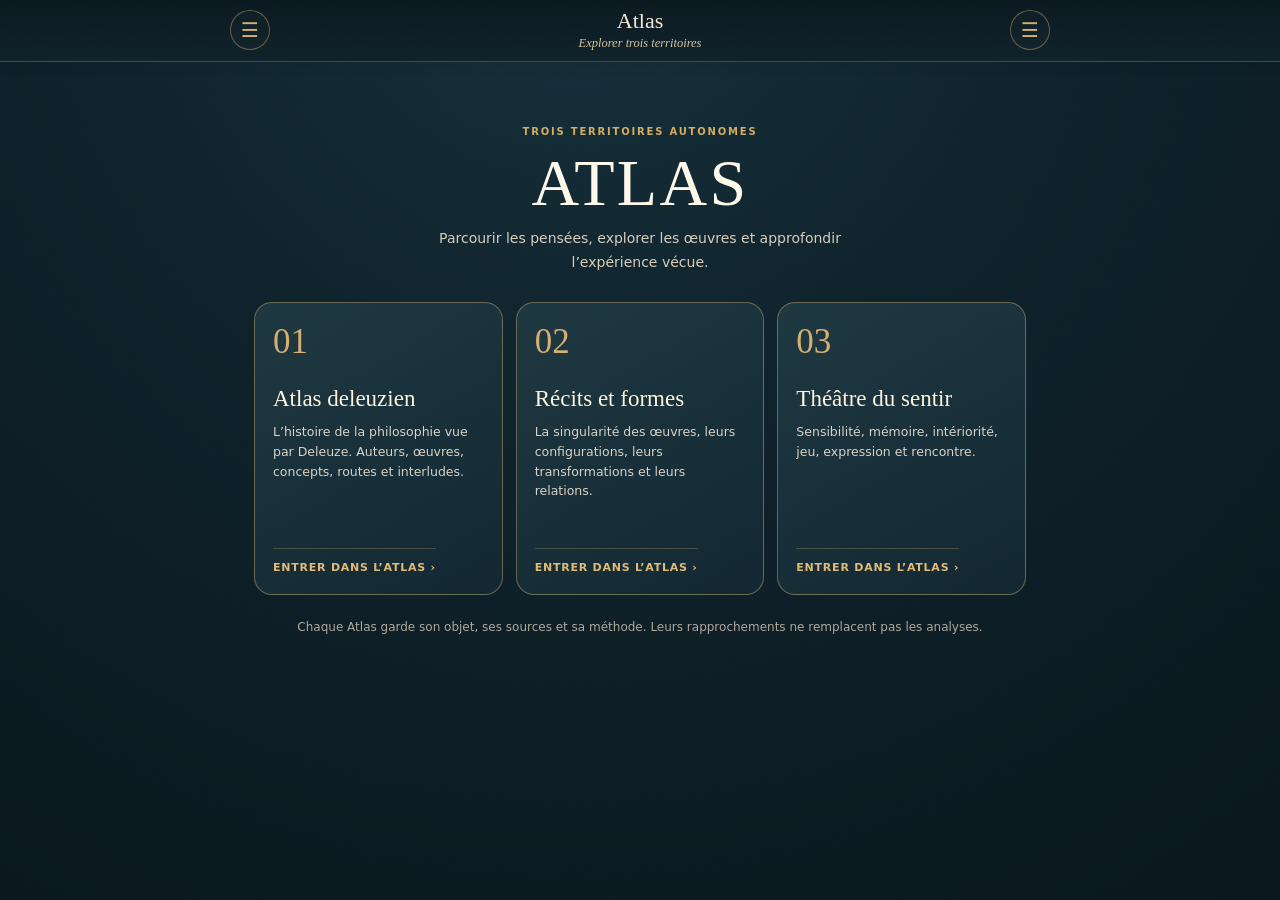
==== index.html @ 132ab17d "Atlas V10.15 — trois Atlas autonomes, premier tri des œuvres et taureau validé" ====
<!doctype html>
<html lang="fr">
<head>
<meta charset="utf-8" />
<meta name="viewport" content="width=device-width, initial-scale=1, viewport-fit=cover" />
<meta name="theme-color" content="#0d1a22" />
<meta name="apple-mobile-web-app-capable" content="yes" />
<meta name="apple-mobile-web-app-status-bar-style" content="black-translucent" />
<meta name="apple-mobile-web-app-title" content="Atlas" />
<meta name="mobile-web-app-capable" content="yes" />
<link rel="manifest" href="./manifest.webmanifest" />
<link rel="apple-touch-icon" sizes="180x180" href="./icon-180.png?v=10.15" />
<title>Atlas deleuzien</title>
<style>
:root{
  --night:#0d1a22; --night2:#11242d; --night3:#172f39;
  --paper:#f5f0e7; --paper2:#fbf8f1; --paper3:#efe7d9;
  --ink:#20282c; --muted:#6c7272; --cream:#efe6d4;
  --gold:#b28743; --gold2:#d2b06d; --line:#d7ccba; --softline:#e6ddcf;
  --blue:#263f4a; --max:820px; --radius:16px;
}
*{box-sizing:border-box} html{scroll-behavior:smooth} body{margin:0;background:var(--paper);color:var(--ink);font-family:Georgia,'Times New Roman',serif;-webkit-font-smoothing:antialiased}
body:before{content:"";position:fixed;inset:0;pointer-events:none;opacity:.025;z-index:999;background-image:url("data:image/svg+xml,%3Csvg xmlns='http://www.w3.org/2000/svg' width='160' height='160' viewBox='0 0 160 160'%3E%3Cfilter id='n'%3E%3CfeTurbulence type='fractalNoise' baseFrequency='.85' numOctaves='2' stitchTiles='stitch'/%3E%3C/filter%3E%3Crect width='100%25' height='100%25' filter='url(%23n)' opacity='.25'/%3E%3C/svg%3E")}
button,input{font:inherit} button{cursor:pointer} a{color:inherit}.app{min-height:100vh;background:var(--paper)}
/* header */
.topbar{position:sticky;top:0;z-index:50;background:linear-gradient(180deg,#0d1a22 0%,#10232b 100%);color:#f3ead9;border-bottom:1px solid rgba(178,135,67,.42);padding:max(9px,env(safe-area-inset-top)) 12px 10px;box-shadow:0 2px 14px rgba(0,0,0,.08)}
.topbar-inner{max-width:var(--max);margin:auto;display:grid;grid-template-columns:44px 1fr 44px;gap:8px;align-items:center}.icon-btn{width:40px;height:40px;border-radius:50%;border:1px solid rgba(210,176,109,.44);background:rgba(255,255,255,.015);color:var(--gold2);font:20px/1 system-ui,sans-serif;display:grid;place-items:center}.icon-btn:active{transform:scale(.96)}
.top-title{text-align:center;min-width:0}.top-title h1{margin:0;font-size:22px;font-weight:500;line-height:1.05}.top-title .sub{font-size:12.5px;color:#d7c59e;font-style:italic;margin-top:4px;white-space:nowrap;overflow:hidden;text-overflow:ellipsis}.top-right{display:flex;justify-content:flex-end}
/* drawer */
.drawer-wrap{position:fixed;inset:0;z-index:100;background:rgba(3,8,11,.64);opacity:0;pointer-events:none;transition:.22s}.drawer-wrap.open{opacity:1;pointer-events:auto}.drawer{height:100%;width:min(89vw,390px);background:linear-gradient(180deg,#0e1d25,#0b171e);color:#efe7d6;padding:calc(env(safe-area-inset-top) + 18px) 16px 26px;overflow:auto;transform:translateX(-104%);transition:.25s;box-shadow:30px 0 70px rgba(0,0,0,.38)}.drawer-wrap.open .drawer{transform:none}.drawer-head{display:flex;align-items:center;justify-content:space-between;border-bottom:1px solid rgba(178,135,67,.28);padding-bottom:16px;margin-bottom:16px}.drawer-brand{font-size:26px}.drawer-kicker{font:11px system-ui,sans-serif;letter-spacing:.14em;text-transform:uppercase;color:#aeb7b8;margin-top:5px}.drawer-nav{display:grid;gap:9px}.drawer-link{width:100%;text-align:left;border:1px solid rgba(178,135,67,.35);border-radius:13px;background:rgba(255,255,255,.025);color:#efe7d6;padding:12px 13px}.drawer-link b{display:block;font-size:18px;font-weight:500}.drawer-link span{display:block;font:12.5px/1.42 system-ui,sans-serif;color:#bcc4c4;margin-top:4px}
/* home */
.dark-page{min-height:100vh;background:radial-gradient(circle at 45% -8%,#18333e 0,#10242d 38%,#0b171e 100%);color:#efe7d6}.main{max-width:var(--max);margin:auto;padding:18px 14px calc(52px + env(safe-area-inset-bottom));min-height:calc(100vh - 62px)}.dark-page .main{background:transparent}.home-hero{text-align:center;padding:26px 5px 20px}.home-hero .orn{font-size:30px;color:var(--gold2)}.home-hero h2{font-size:39px;font-weight:500;margin:8px 0 7px;color:#f5eddd;letter-spacing:-.02em}.home-hero p{font-size:15px;font-style:italic;color:#d7c59d;margin:0}.gold-rule{width:210px;height:1px;background:linear-gradient(90deg,transparent,var(--gold),transparent);margin:14px auto}
.search{display:flex;align-items:center;gap:10px;padding:12px 13px;border-radius:13px;border:1px solid rgba(220,207,181,.24);background:rgba(255,255,255,.055);color:#dfe4e1;margin:4px 0 16px}.search input{border:0;outline:0;background:transparent;color:inherit;width:100%;font:14px system-ui,sans-serif}.search input::placeholder{color:#96a0a2}.nav-grid{display:grid;gap:9px}.nav-card{display:grid;grid-template-columns:52px 1fr 22px;gap:12px;align-items:center;width:100%;text-align:left;background:rgba(255,255,255,.022);border:1px solid rgba(178,135,67,.45);border-radius:12px;color:#efe7d7;padding:12px 13px}.nav-ic{width:48px;height:48px;border:1px solid rgba(210,176,109,.62);border-radius:50%;display:grid;place-items:center;color:var(--gold2);font-size:22px}.nav-card h3{margin:0 0 3px;font-size:21px;font-weight:500}.nav-card p{margin:0;color:#bec5c4;font:12.8px/1.4 system-ui,sans-serif}.chev{color:var(--gold2);font:24px system-ui,sans-serif}.home-footer{padding:22px 8px 4px;text-align:center;color:#aab3b3;font:12px/1.5 system-ui,sans-serif}
/* reading */
.page-intro{padding:6px 3px 14px}.page-intro h2{font-size:31px;font-weight:500;margin:0 0 6px;color:#27383f}.page-intro p{margin:0;font:14.5px/1.6 system-ui,sans-serif;color:#5f6667}.eyebrow{font:700 10px system-ui,sans-serif;text-transform:uppercase;letter-spacing:.13em;color:#9b7432;margin-bottom:5px}.section-card{background:var(--paper2);border:1px solid var(--line);border-radius:14px;padding:16px;margin:10px 0}.section-card h3{font-size:20px;font-weight:500;color:#263a43;margin:0 0 10px}.section-card h4{font-size:17px;font-weight:500;color:#6f5221;margin:15px 0 7px}.bodytext{font:15px/1.7 system-ui,-apple-system,sans-serif;color:#303638;white-space:pre-line}.bodytext p{margin:0 0 12px}.leadtext{font-size:17.2px;line-height:1.66;color:#293439}.callout{border-left:3px solid var(--gold);background:#f0e8d9;border-radius:0 10px 10px 0;padding:11px 13px;margin:12px 0}.callout b{display:block;color:#6f5222;margin-bottom:5px}.source-note{margin-top:12px;padding-top:10px;border-top:1px solid var(--softline);font:11.5px/1.48 system-ui,sans-serif;color:#777b79}.source-note b{color:#7e5e29}.help-box{background:#eae2d3;border:1px solid #d3c5ad;border-radius:13px;padding:14px;margin:10px 0 15px}.help-box b{font-size:16px;color:#34474e}.help-box p{margin:6px 0 0;font:13.5px/1.55 system-ui,sans-serif;color:#555d5f}
/* lists filters */
.filter-row{display:flex;gap:7px;overflow:auto;scrollbar-width:none;padding:1px 0 14px}.filter-row::-webkit-scrollbar{display:none}.chip{white-space:nowrap;border:1px solid #c8b995;background:transparent;color:#555b5c;border-radius:999px;padding:7px 12px;font:12px system-ui,sans-serif}.chip.active{background:#20292d;color:#f2e8d3;border-color:#20292d}.list-cards{display:grid;gap:9px}.entity-card{width:100%;text-align:left;border:1px solid var(--line);background:var(--paper2);border-radius:13px;padding:14px 15px;color:var(--ink)}.entity-card h3{margin:0 0 5px;font-size:19px;font-weight:500;color:#263a43}.entity-card p{margin:0;font:13px/1.48 system-ui,sans-serif;color:#687071}.entity-card .tiny{margin-top:8px;font:11px system-ui,sans-serif;color:#9a7431}.category{font:700 10px system-ui,sans-serif;letter-spacing:.1em;text-transform:uppercase;color:#9a7431;margin-bottom:5px}
/* author */
.author-hero{background:linear-gradient(135deg,#f7f1e5,#efe5d4);border:1px solid var(--line);border-radius:15px;padding:18px;margin:4px 0 12px}.author-hero h2{font-size:32px;margin:0 0 4px;font-weight:500}.author-hero .tagline{font-style:italic;color:#8c6a2e}.author-hero p{font:14.5px/1.65 system-ui,sans-serif;color:#50585b}.operation{border-top:1px solid var(--softline);padding:13px 0}.operation:first-of-type{border-top:0;padding-top:0}.operation b{font-size:17px;color:#283d45}.operation p{font:14px/1.62 system-ui,sans-serif;color:#4c5355;margin:5px 0 0}.work-link{width:100%;border:1px solid #bfae8b;background:#f1e8d8;border-radius:12px;text-align:left;padding:13px;color:#26363d}.work-link b{display:block;font-size:18px}.work-link span{display:block;font:12.5px/1.4 system-ui,sans-serif;color:#666b69;margin-top:4px}
/* branches */
.branch-grid{display:grid;grid-template-columns:1fr 1fr;gap:9px}.branch{border:1px solid #d3c7b2;border-radius:12px;background:#f1ebdf;padding:11px;text-align:center}.branch h4{margin:0 0 8px;font-size:14px;color:#4d4737}.mini-step{font:11.5px system-ui,sans-serif;background:#fbf6eb;border:1px solid #dfd3c0;border-radius:7px;padding:6px 4px}.mini-line{height:8px;width:1px;background:#aa8b54;margin:auto}
/* moments */
.moment{border:1px solid #d9cfbd;background:#fffaf2;border-radius:14px;padding:15px;margin:9px 0}.moment-head{display:grid;grid-template-columns:31px 1fr;gap:10px;align-items:start}.moment-no{width:30px;height:30px;border-radius:50%;background:#213943;color:#f4e8cd;display:grid;place-items:center;font:700 12px system-ui,sans-serif}.moment h4{font-size:17px;margin:2px 0 4px;color:#263a43}.moment .summary{font:13.5px/1.55 system-ui,sans-serif;color:#5d6465;margin-bottom:9px}.moment .explain{font:14.5px/1.68 system-ui,sans-serif;color:#303638}.moment .meta{display:grid;gap:6px;margin-top:11px}.meta-row{background:#f3ecdf;border-radius:9px;padding:8px 9px}.meta-row label{display:block;font:700 9.5px system-ui,sans-serif;letter-spacing:.08em;text-transform:uppercase;color:#9b7532;margin-bottom:2px}.meta-row div{font:12.5px/1.45 system-ui,sans-serif;color:#4d5353}
/* chapters */
.chapter{border-top:1px solid var(--softline);padding:14px 0}.chapter:first-of-type{border-top:0;padding-top:0}.chapter h4{font-size:18px;margin:0 0 8px;color:#2a3d45}.chapter .transition{margin-top:10px;border-left:2px solid var(--gold);padding:9px 11px;background:#f0e8d8;border-radius:0 9px 9px 0;font:13.5px/1.55 system-ui,sans-serif;color:#4b5151}
/* term buttons */
.term-link{display:inline;border:0;background:transparent;padding:0 1px;color:#7c5a21;border-bottom:1px dotted #a67e3c;font:inherit}.term-link:active{background:#efe0c3}.concept-row{border-top:1px solid var(--softline);padding:12px 0}.concept-row:first-of-type{border-top:0}.concept-row b{font-size:17px;color:#283d45}.concept-row p{font:13.5px/1.58 system-ui,sans-serif;color:#555d5f;margin:5px 0}.concept-row button{border:0;background:transparent;color:#8c692d;padding:0;font:12px system-ui,sans-serif}
/* glossary */
.gloss-search{position:sticky;top:62px;z-index:10;background:linear-gradient(var(--paper) 75%,rgba(245,240,231,0));padding-bottom:8px}.gloss-search .search{background:#fffaf2;border-color:#d9cebb;color:#3b4447}.glossary-item{border:1px solid var(--line);background:var(--paper2);border-radius:12px;overflow:hidden;margin:8px 0}.glossary-item>button{width:100%;border:0;background:transparent;color:#263a43;padding:14px;display:grid;grid-template-columns:1fr 22px;align-items:center;text-align:left}.glossary-item>button b{font-size:18px;font-weight:500}.glossary-body{display:none;padding:0 14px 16px}.glossary-item.open .glossary-body{display:block}.gloss-definition{font:14.5px/1.68 system-ui,sans-serif;color:#343a3c}.gloss-section{border-top:1px solid var(--softline);padding-top:11px;margin-top:12px}.gloss-section h4{margin:0 0 6px;color:#7a5b26;font-size:16px}.three-steps{display:grid;gap:7px}.stepbox{background:#f1eadf;border-radius:9px;padding:9px}.stepbox b{display:block;font-size:13px;color:#36484e}.stepbox span{display:block;font:12.5px/1.45 system-ui,sans-serif;color:#565d5e;margin-top:3px}.guardrail{background:#ece4d6;border-left:3px solid #8f6d35;padding:10px 11px;border-radius:0 9px 9px 0;font:13px/1.52 system-ui,sans-serif;color:#4f5554}.gloss-source{margin-top:10px;font:11.5px/1.45 system-ui,sans-serif;color:#7b7d78}
/* routes */
.route-shell{min-height:100vh;background:radial-gradient(circle at 40% 0,#19333e,#10222b 45%,#0b171e);color:#eee6d6}.route-shell .main{background:transparent}.route-intro{padding:6px 4px 15px}.route-intro h2{font-size:29px;margin:0 0 8px;color:#f1e7d5;font-weight:500}.route-intro p{font:14px/1.62 system-ui,sans-serif;color:#c0c7c6}.route-stage{display:grid;grid-template-columns:35px 1fr;gap:10px;position:relative;margin-bottom:10px}.route-stage:not(:last-child):before{content:"";position:absolute;left:17px;top:36px;bottom:-12px;border-left:1px dotted var(--gold)}.stage-no{width:34px;height:34px;border-radius:50%;display:grid;place-items:center;background:var(--gold2);color:#1c292e;font:700 12px system-ui,sans-serif;z-index:1}.stage-card{border:1px solid rgba(178,135,67,.46);background:rgba(255,255,255,.026);border-radius:12px;padding:14px}.stage-card h3{font-size:19px;margin:0 0 8px;color:#f2e8d5;font-weight:500}.stage-card .route-body{font:14px/1.66 system-ui,sans-serif;color:#c4cac8}.stage-card .route-body p{margin:0 0 10px}.stage-ref{border-top:1px solid rgba(178,135,67,.25);padding-top:9px;margin-top:10px;font:11.5px/1.45 system-ui,sans-serif;color:#9eaaa9}.route-closing{border-left:3px solid var(--gold);background:rgba(255,255,255,.04);border-radius:0 10px 10px 0;padding:13px;margin:14px 0;font:13.5px/1.58 system-ui,sans-serif;color:#c7cecc}
/* sheet */
.sheet-wrap{position:fixed;inset:0;z-index:90;background:rgba(2,5,7,.38);opacity:0;pointer-events:none;transition:.18s}.sheet-wrap.open{opacity:1;pointer-events:auto}.sheet{position:absolute;left:50%;bottom:0;width:min(100%,820px);max-height:82vh;overflow:auto;background:#f8f3ea;color:#263034;border-radius:22px 22px 0 0;transform:translate(-50%,105%);transition:.23s;padding:11px 17px calc(20px + env(safe-area-inset-bottom));box-shadow:0 -16px 50px rgba(0,0,0,.28)}.sheet-wrap.open .sheet{transform:translate(-50%,0)}.sheet-handle{width:42px;height:4px;border-radius:4px;background:#afa89c;margin:0 auto 12px}.sheet-top{display:grid;grid-template-columns:1fr 36px;align-items:start}.sheet h3{font-size:25px;font-weight:500;margin:0 0 4px}.sheet .context-label{font:700 10px system-ui,sans-serif;text-transform:uppercase;letter-spacing:.1em;color:#9b7532;margin-bottom:10px}.sheet p{font:14.5px/1.67 system-ui,sans-serif;color:#3b4142}.sheet-close{width:34px;height:34px;border-radius:50%;border:1px solid #d2c7b5;background:transparent;color:#524f48}.sheet-open{display:block;width:100%;border:1px solid #c8b89a;background:#efe6d7;border-radius:10px;padding:11px;color:#5f4824;text-align:center;font:13px system-ui,sans-serif;margin-top:12px}
/* concept */
.concept-hero{background:linear-gradient(135deg,#f8f2e7,#eee5d5);border:1px solid var(--line);border-radius:14px;padding:18px;margin:4px 0 12px}.concept-hero h2{font-size:34px;margin:0 0 7px;font-weight:500}.concept-hero p{font:15px/1.64 system-ui,sans-serif;color:#4d5556}.link-block{border-top:1px solid var(--softline);padding:13px 0}.link-block:first-of-type{border-top:0;padding-top:0}.link-block h4{margin:0 0 6px;color:#6f5221;font-size:17px}.confusion{background:#eee6d9;border-radius:10px;padding:10px;margin:7px 0}.confusion b{font-size:14px}.confusion div{font:12.8px/1.48 system-ui,sans-serif;color:#565c5c;margin-top:3px}
.empty{padding:30px;text-align:center;color:#777;font:14px system-ui,sans-serif}
@media(max-width:390px){.home-hero h2{font-size:35px}.branch-grid{grid-template-columns:1fr}.section-card{padding:14px}.main{padding-left:11px;padding-right:11px}.stage-card{padding:12px}.bodytext,.moment .explain{font-size:14px}.top-title h1{font-size:20px}}
@media(min-width:700px){.main{padding-left:24px;padding-right:24px}.list-cards.two{grid-template-columns:1fr 1fr}.moment .meta{grid-template-columns:1fr 1fr}.branch-grid{gap:14px}}

/* V4 — questions structurantes, subtilités, panorama auteur */
.question-stack{display:grid;gap:9px;margin-top:12px}.question-card{border:1px solid #d8cdbb;background:#fffaf2;border-radius:12px;padding:13px}.question-kind{font:700 9.5px system-ui,sans-serif;letter-spacing:.11em;text-transform:uppercase;color:#9b7432;margin-bottom:5px}.question-card h4{margin:0 0 6px!important;font-size:16px!important;color:#2b3d44!important}.question-card p{margin:0;font:13.7px/1.58 system-ui,sans-serif;color:#4e5657}.answer-block{background:#efe6d7;border:1px solid #d2c2a6;border-radius:12px;padding:13px;margin:11px 0}.answer-block b{display:block;color:#725425;font-size:15px;margin-bottom:5px}.answer-block div{font:14.5px/1.64 system-ui,sans-serif;color:#343b3d}
.system-grid{display:grid;gap:10px;margin:12px 0}.system-card{border:1px solid #d7c9b1;background:#f4ecde;border-radius:13px;padding:14px}.system-card .system-kicker{font:700 9.5px system-ui,sans-serif;letter-spacing:.1em;text-transform:uppercase;color:#997130}.system-card h4{margin:4px 0 7px!important;font-size:18px!important;color:#2b3e45!important}.system-card p{margin:0;font:14px/1.62 system-ui,sans-serif;color:#4b5355}.convergence{border:1px solid #bfa86f;background:linear-gradient(135deg,#f4ead6,#eee0c7);border-radius:13px;padding:14px;margin-top:10px}.convergence h4{margin:0 0 7px!important;color:#5f4720!important}.convergence p{margin:0;font:14px/1.62 system-ui,sans-serif;color:#41494b}



.reading-memo{margin-top:15px;padding:13px;background:#1f3035;color:#f7f0e4;border:1px solid #8f713f;border-radius:12px}
.memo-title{font:800 10px/1.3 system-ui,sans-serif;letter-spacing:.13em;text-transform:uppercase;color:#d2ae6c;margin-bottom:10px}
.memo-grid{display:grid;gap:8px}
.memo-grid>div{border-left:2px solid #a98242;padding-left:10px}
.memo-grid b{display:block;font:700 13px/1.35 Georgia,serif;color:#fff7e8;margin-bottom:2px}
.memo-grid span{display:block;font:11.5px/1.45 system-ui,sans-serif;color:#d8d5ce}

.inner-map{margin:14px 0;padding:12px;border:1px solid #d7c29e;border-radius:12px;background:#f3ebde}
.inner-map-title{font:700 15px/1.25 Georgia,serif;color:#33464a;margin-bottom:9px}
.inner-map-grid{display:grid;gap:8px}
.inner-map-grid>div{padding:8px 9px;border-left:2px solid #a67b36;background:#faf5ec}
.inner-map-grid b{display:block;font:700 12.5px/1.3 system-ui,sans-serif;color:#5f4a29;margin-bottom:2px}
.inner-map-grid span{display:block;font:11.5px/1.45 system-ui,sans-serif;color:#5c6464}
.inner-map-note{margin-top:9px;font:11.5px/1.5 system-ui,sans-serif;color:#656d6d}
.terminal-block{margin-top:17px;padding:14px;border:1px solid #9b783d;border-radius:13px;background:linear-gradient(180deg,#25383d,#1d2d31);color:#f6efe4}
.terminal-block h4{font:700 20px/1.15 Georgia,serif;color:#fff5e5;margin:5px 0 10px}
.terminal-block .chapter-kicker{color:#d7b572}
.terminal-block .bodytext p{color:#dedbd4}
@media(min-width:760px){.inner-map-grid{grid-template-columns:repeat(2,1fr)}}

.problem-chain{display:grid;gap:12px;margin-top:14px}
.problem-step{display:grid;grid-template-columns:34px 1fr;gap:10px;background:#f5eee2;border:1px solid #dcc9a8;border-radius:12px;padding:12px}
.problem-num{width:28px;height:28px;border:1px solid #a87d39;border-radius:50%;display:flex;align-items:center;justify-content:center;font:800 11px/1 system-ui,sans-serif;color:#8b6528;background:#fbf6ed}
.problem-step h4{font:700 17px/1.2 Georgia,serif;color:#2f4145;margin:1px 0 8px}
.problem-step p{font:13px/1.55 system-ui,sans-serif;color:#525a5b;margin:6px 0}
.problem-step p:last-child{margin-bottom:0;color:#665838}
.subsection-label{margin:18px 0 9px;padding-bottom:6px;border-bottom:1px solid var(--softline);font:800 10px/1.3 system-ui,sans-serif;letter-spacing:.12em;text-transform:uppercase;color:#956e2e}
@media(min-width:760px){.memo-grid{grid-template-columns:repeat(5,1fr)}.problem-step{grid-template-columns:40px 1fr;padding:15px}}

.critique-grid{display:grid;gap:11px;margin-top:13px}
.critique-regime{background:linear-gradient(180deg,#f8f1e6,#eee2d0);border:1px solid #d8c4a2;border-radius:12px;padding:14px}
.critique-regime h4{font:700 18px/1.15 Georgia,serif;color:#25383d;margin:3px 0 10px}
.critique-regime p{font:13px/1.52 system-ui,sans-serif;color:#50595b;margin:6px 0}
.critique-kicker{font:800 9.5px/1.3 system-ui,sans-serif;letter-spacing:.12em;text-transform:uppercase;color:#9a722e}
.regime-block{background:#f5eee2;border-left:3px solid var(--gold);padding:11px 12px;border-radius:0 9px 9px 0}

.gloss-filter-panel{margin:10px 0 12px;padding:12px 13px;background:linear-gradient(180deg,#f4ede1,#ece1cf);border:1px solid #d6c19e;border-radius:12px}
.gloss-filter-title{display:flex;flex-direction:column;gap:3px;margin-bottom:10px}
.gloss-filter-title b{font:700 14px/1.25 Georgia,serif;color:#2f3f42}
.gloss-filter-title span{font:11.5px/1.45 system-ui,sans-serif;color:#6c7373}
.author-count-filters{display:flex;gap:7px;flex-wrap:wrap}
.author-count-chip{appearance:none;border:1px solid #aa864a;background:#f8f2e8;color:#5e513a;border-radius:999px;padding:7px 11px;font:700 11px/1 system-ui,sans-serif;cursor:pointer}
.author-count-chip.active{background:#9b7433;color:#fff8e9;border-color:#9b7433}
.filter-empty{font:11px/1.4 system-ui,sans-serif;color:#777}
.multi-author-badge{display:inline-flex;margin-top:7px;padding:4px 7px;border-radius:999px;background:#efe0c2;border:1px solid #d5b679;color:#765720;font:700 9.5px/1 system-ui,sans-serif;letter-spacing:.02em}
.regime-heading{display:flex;justify-content:space-between;align-items:flex-start;gap:8px}
.regime-heading h4{margin:0}
.regime-author{flex:none;padding:3px 6px;border-radius:999px;background:#e5d4b6;color:#725728;font:700 9px/1 system-ui,sans-serif}
.gloss-result-meta{min-height:16px;margin:0 2px 7px;color:#8b6a31;font:700 10px/1.3 system-ui,sans-serif;letter-spacing:.03em}

@media(min-width:850px){.critique-grid{grid-template-columns:repeat(3,1fr)}}

.bridge-map{display:grid;gap:8px;margin:12px 0 4px}
.bridge-row{border-left:3px solid var(--gold);background:#f2eadc;border-radius:0 10px 10px 0;padding:10px 11px}
.bridge-row b{display:block;font-size:14.5px;color:#2d4148;margin-bottom:3px}
.bridge-row span{display:block;font:13px/1.52 system-ui,sans-serif;color:#555d5e}

.subtlety-separator{margin:18px 0 4px;padding-top:14px;border-top:1px solid var(--softline);font:700 10px/1.4 system-ui,sans-serif;letter-spacing:.11em;text-transform:uppercase;color:#8f6a2e}.subtlety-separator span{background:var(--paper2);padding-right:8px}

.subtlety-groups{display:grid;gap:16px}
.subtlety-group{border:1px solid #d6c09b;border-radius:13px;background:#efe5d4;overflow:hidden}
.subtlety-group-head{display:grid;grid-template-columns:32px 1fr;gap:9px;padding:13px 13px 11px;background:linear-gradient(180deg,#25383d,#1f3035);color:#f7f0e4}
.subtlety-group-num{width:27px;height:27px;border:1px solid #b28a48;border-radius:50%;display:flex;align-items:center;justify-content:center;font:800 10px/1 system-ui,sans-serif;color:#d9b875}
.subtlety-group-head h4{margin:0 0 4px;font:700 17px/1.15 Georgia,serif;color:#fff6e7}
.subtlety-group-head p{margin:0;font:11.5px/1.48 system-ui,sans-serif;color:#d6d5cf}
.subtlety-group-list{display:grid;gap:9px;padding:10px}
.subtlety-group-list .subtlety{margin:0}

.subtlety-list{display:grid;gap:11px}.subtlety{border:1px solid #d7cbb8;background:#fffaf2;border-radius:13px;padding:15px}.subtlety-tag{display:inline-block;font:700 9px system-ui,sans-serif;letter-spacing:.11em;text-transform:uppercase;color:#f6edda;background:#263c45;border-radius:999px;padding:5px 8px;margin-bottom:7px}.subtlety h4{font-size:18px!important;margin:0 0 8px!important;color:#273b43!important}.subtlety .bodytext p:last-child{margin-bottom:0}
.concept-group{border-top:1px solid var(--softline);padding-top:13px;margin-top:13px}.concept-group:first-of-type{border-top:0;padding-top:0;margin-top:0}.concept-group h4{font-size:17px!important;color:#6f5221!important;margin:0 0 8px!important}.term-card{display:grid;grid-template-columns:1fr 26px;gap:8px;width:100%;text-align:left;border:1px solid #ddd1bd;background:#fbf6ed;border-radius:10px;padding:11px;margin:6px 0;color:#29393f}.term-card b{font-size:15px}.term-card span{display:block;font:12.8px/1.46 system-ui,sans-serif;color:#5d6565;margin-top:3px}.term-card i{font:18px system-ui,sans-serif;color:#9b7432;font-style:normal;align-self:center}
.author-map{display:grid;gap:10px}.author-topic{border-top:1px solid var(--softline);padding:13px 0}.author-topic:first-child{border-top:0;padding-top:0}.author-topic h3{font-size:19px;margin:0 0 8px;color:#2a3e46}.author-topic .bodytext{font-size:14.4px}.author-topic .source-note{margin-top:8px}
@media(min-width:620px){.system-grid{grid-template-columns:1fr 1fr}.question-stack.two-col{grid-template-columns:1fr 1fr}}


/* Nietzsche — carte-mère typologique */
.nietzsche-matrix{display:grid;gap:14px;margin-top:12px}
.nm-type{border:1px solid #cfc2ad;border-radius:13px;overflow:hidden;background:#fbf6ed}
.nm-type-head{padding:11px 13px;font:700 13px/1.35 system-ui,sans-serif;letter-spacing:.04em;text-transform:uppercase;color:#253941;background:#ede4d5;border-bottom:1px solid #d8cbb7}
.nm-type.active .nm-type-head{background:#e3ede0;color:#34513b}
.nm-type.reactive .nm-type-head{background:#f0dfdc;color:#693f3b}
.nm-table-head,.nm-row{display:grid;grid-template-columns:1.05fr 1.05fr 1.35fr 1.2fr 1.05fr 1fr}
.nm-table-head{background:#e8edf0;border-bottom:1px solid #cbd2d4;font:700 9.5px/1.3 system-ui,sans-serif;text-transform:uppercase;letter-spacing:.06em;color:#4e5b60}
.nm-table-head>div,.nm-row>div{padding:9px;border-right:1px solid #d8cfc0}
.nm-table-head>div:last-child,.nm-row>div:last-child{border-right:0}
.nm-row{border-bottom:1px solid #dfd5c5;align-items:stretch}
.nm-row:last-child{border-bottom:0}
.nm-row>div{font:12px/1.45 system-ui,sans-serif;color:#41494b}
.nm-row .nm-label{display:none;font:700 9px/1.2 system-ui,sans-serif;text-transform:uppercase;letter-spacing:.06em;color:#90703a;margin-bottom:3px}
.nm-quality{font-weight:800!important;letter-spacing:.05em;text-transform:uppercase;color:#705427!important}
.relation-card{border:1px solid #d8cbb7;background:#fbf6ed;border-radius:12px;padding:12px;margin:8px 0}
.relation-card h4{margin:0 0 6px!important;color:#2d4148!important;font-size:16px!important}
.relation-type{display:inline-block;margin-bottom:6px;border-radius:999px;padding:4px 7px;background:#263c45;color:#f5ead6;font:700 9px/1 system-ui,sans-serif;letter-spacing:.08em;text-transform:uppercase}
.relation-card p{margin:0;font:13.2px/1.55 system-ui,sans-serif;color:#525a5b}
.nietzsche-chain{background:#21353d;color:#f3eadb;border-radius:12px;padding:12px 13px;font:700 12.5px/1.65 system-ui,sans-serif;letter-spacing:.015em;margin:10px 0}
.nietzsche-chain .arrow{color:#d2aa61;padding:0 3px}
@media(max-width:760px){
  .nm-table-head{display:none}
  .nm-row{display:block;padding:8px 10px}
  .nm-row>div{border:0;padding:5px 2px}
  .nm-row .nm-label{display:block}
}

/* Proust — typologie des signes et production littéraire */
.proust-sign-grid{display:grid;gap:11px;margin:12px 0}
.ps-card{border:1px solid #d4c6af;border-radius:13px;overflow:hidden;background:#fbf6ed}
.ps-head{padding:11px 13px;background:#e8edf0;border-bottom:1px solid #ccd3d5}
.ps-head b{display:block;font:700 17px/1.2 Georgia,serif;color:#2b4048}
.ps-head span{display:block;margin-top:3px;font:10px/1.4 system-ui,sans-serif;color:#6b7374;text-transform:uppercase;letter-spacing:.08em}
.ps-criterion{display:grid;grid-template-columns:92px 1fr;border-bottom:1px solid #e0d6c7}
.ps-criterion:last-child{border-bottom:0}
.ps-criterion b{padding:8px 9px;background:#f1e9dc;font:700 10px/1.35 system-ui,sans-serif;color:#80632f;text-transform:uppercase;letter-spacing:.045em}
.ps-criterion span{padding:8px 9px;font:12.2px/1.48 system-ui,sans-serif;color:#444d4f}
.proust-circuit{display:grid;gap:8px;margin:12px 0}
.pc-step{display:grid;grid-template-columns:30px 1fr;gap:9px;padding:10px 11px;border:1px solid #d7c9b3;border-radius:11px;background:#f8f2e8}
.pc-num{width:25px;height:25px;border-radius:50%;display:flex;align-items:center;justify-content:center;background:#263c45;color:#f4e7d1;font:800 10px/1 system-ui,sans-serif}
.pc-step b{display:block;color:#2c4148;font-size:14px;margin-bottom:2px}
.pc-step span{display:block;font:12.5px/1.45 system-ui,sans-serif;color:#555d5e}
.proust-machine-grid{display:grid;gap:10px;margin:12px 0}
.pm-card{border:1px solid #d5c6ad;border-radius:12px;background:#f6eee1;padding:12px}
.pm-card .relation-type{margin-bottom:7px}
.pm-card h4{margin:0 0 6px!important;font-size:17px!important;color:#2d4148!important}
.pm-card p{margin:4px 0;font:12.8px/1.5 system-ui,sans-serif;color:#51595a}
@media(min-width:720px){.proust-sign-grid{grid-template-columns:1fr 1fr}.proust-machine-grid{grid-template-columns:repeat(3,1fr)}}
@media(max-width:480px){.ps-criterion{grid-template-columns:1fr}.ps-criterion b{padding-bottom:3px}.ps-criterion span{padding-top:3px}}


.comparison-grid{display:grid;gap:10px;margin:12px 0}.comparison-col{border:1px solid #d8cbb7;background:#fbf6ed;border-radius:12px;padding:13px}.comparison-col h4{margin:0 0 8px!important;font-size:16px!important;color:#2d4148!important}.comparison-col p{margin:5px 0;font:13px/1.52 system-ui,sans-serif;color:#525a5b}@media(min-width:720px){.comparison-grid{grid-template-columns:1fr 1fr}}

/* Différence et répétition — représentation narrative, sans chaînes de flèches */
.dr-machine{display:grid;gap:10px;margin-top:14px}
.dr-movement{display:grid;grid-template-columns:42px 1fr;gap:12px;border:1px solid #d7ccba;border-radius:13px;background:#fbf7ef;padding:13px 14px}
.dr-movement-no{width:34px;height:34px;border-radius:50%;display:grid;place-items:center;background:#263c45;color:#f4e7d1;font:800 11px/1 system-ui,sans-serif;margin-top:2px}
.dr-movement h4{margin:0 0 5px!important;color:#293e46!important;font-size:17px!important}
.dr-question{font:700 11px/1.4 system-ui,sans-serif;letter-spacing:.055em;text-transform:uppercase;color:#8d6a31;margin-bottom:5px}
.dr-movement p{margin:0 0 6px;font:13.4px/1.58 system-ui,sans-serif;color:#4b5456}
.dr-movement p:last-child{margin-bottom:0}
.dr-result{border-left:2px solid #b28743;padding-left:9px;color:#39484d!important}
.dr-bridge{margin:6px 8px 6px 54px;padding:8px 11px;border-left:1px solid #c6b89d;font:12.5px/1.55 system-ui,sans-serif;color:#687071;font-style:italic}

.dr-syntheses{display:grid;gap:10px;margin:12px 0}
.dr-synthesis{display:grid;grid-template-columns:52px 1fr;border:1px solid #d6c9b5;border-radius:14px;background:#fbf7ef;overflow:hidden}
.dr-syn-no{display:flex;align-items:center;justify-content:center;background:#263c45;color:#f2e7d3;font:500 24px/1 Georgia,serif}
.dr-syn-body{padding:13px 14px}
.dr-syn-body h4{margin:0 0 8px!important;color:#2c4149!important;font-size:18px!important}
.dr-syn-row{display:grid;grid-template-columns:92px 1fr;gap:10px;padding:5px 0;border-top:1px solid #e7ded1}
.dr-syn-row:first-of-type{border-top:0}
.dr-syn-row b{font:700 10px/1.4 system-ui,sans-serif;text-transform:uppercase;letter-spacing:.055em;color:#87662f}
.dr-syn-row span{font:13px/1.52 system-ui,sans-serif;color:#4d5658}

.dr-sequence{display:grid;gap:9px;margin:12px 0}
.dr-seq-step{border:1px solid #d8cbb8;border-radius:12px;background:#fbf7ef;padding:12px 13px}
.dr-seq-step .dr-seq-kicker{font:700 10px/1.3 system-ui,sans-serif;text-transform:uppercase;letter-spacing:.07em;color:#92713a}
.dr-seq-step h4{margin:3px 0 6px!important;color:#2c4148!important;font-size:16.5px!important}
.dr-seq-step p{margin:0;font:13.2px/1.58 system-ui,sans-serif;color:#4d5658}
.dr-seq-link{padding:1px 12px 1px 15px;font:12.4px/1.5 system-ui,sans-serif;color:#707675;font-style:italic}

.dr-repetitions{display:grid;gap:10px;margin:12px 0}
.dr-repetition{border:1px solid #d5c8b4;border-radius:13px;background:#fbf7ef;padding:13px 14px}
.dr-repetition .dr-level{font:700 10px/1.3 system-ui,sans-serif;text-transform:uppercase;letter-spacing:.07em;color:#90703a;margin-bottom:4px}
.dr-repetition h4{margin:0 0 6px!important;color:#2b4048!important;font-size:17px!important}
.dr-repetition p{margin:0;font:13.2px/1.58 system-ui,sans-serif;color:#4d5658}

.dr-roadmap{display:grid;gap:9px;margin-top:13px}
.dr-route{display:grid;grid-template-columns:112px 1fr;gap:14px;border-top:1px solid #e3d9ca;padding:12px 0}
.dr-route:first-child{border-top:0;padding-top:2px}
.dr-route-kicker{font:700 10px/1.4 system-ui,sans-serif;text-transform:uppercase;letter-spacing:.065em;color:#8d6a31;padding-top:3px}
.dr-route h4{margin:0 0 5px!important;color:#2c4148!important;font-size:16.5px!important}
.dr-route p{margin:0 0 5px;font:13.1px/1.55 system-ui,sans-serif;color:#50595b}
.dr-route-result{font:12.4px/1.5 system-ui,sans-serif;color:#6a706f}
.dr-route-result b{color:#6f5221}
@media(max-width:560px){
 .dr-movement{grid-template-columns:34px 1fr;padding:12px}.dr-movement-no{width:30px;height:30px}.dr-bridge{margin-left:46px}
 .dr-synthesis{grid-template-columns:42px 1fr}.dr-syn-no{font-size:20px}.dr-syn-row{grid-template-columns:1fr;gap:2px}
 .dr-route{grid-template-columns:1fr;gap:4px}.dr-route-kicker{padding-top:0}
}
.dr-time-stack{display:grid;gap:12px;margin:14px 0}.dr-time-card{border:1px solid #d5c8b5;border-radius:14px;background:#fbf7ef;padding:15px 16px}.dr-time-head{display:flex;align-items:baseline;gap:10px;margin-bottom:7px}.dr-time-index{font:700 10px/1 system-ui,sans-serif;letter-spacing:.08em;text-transform:uppercase;color:#92703a}.dr-time-card h4{margin:0!important;color:#293f47!important;font-size:18px!important}.dr-time-card p{margin:6px 0;font:13.3px/1.6 system-ui,sans-serif;color:#4e5759}.dr-time-turn{margin-top:9px;padding-top:8px;border-top:1px solid #e4dacb;font:12.5px/1.52 system-ui,sans-serif;color:#6a706f}.dr-time-turn b{color:#725521}.dr-author-grid{display:grid;gap:11px;margin-top:13px}.dr-author-card{border:1px solid #d6c9b7;border-radius:13px;background:#fbf7ef;padding:13px 14px}.dr-author-card h4{margin:0 0 7px!important;color:#2c4148!important;font-size:17px!important}.dr-author-meta{font:700 10px/1.35 system-ui,sans-serif;text-transform:uppercase;letter-spacing:.065em;color:#8e6b34;margin-bottom:7px}.dr-author-line{margin:5px 0;font:13px/1.56 system-ui,sans-serif;color:#50595b}.dr-author-line b{color:#34484e}.dr-author-card button.term-link{font-size:17px!important}.dr-depth{display:grid;gap:10px;margin-top:12px}.dr-depth-card{border-left:3px solid #9b7b49;background:#f8f2e8;border-radius:0 11px 11px 0;padding:12px 14px}.dr-depth-card h4{margin:0 0 6px!important;color:#2d4148!important;font-size:17px!important}.dr-depth-card p{margin:5px 0;font:13.2px/1.58 system-ui,sans-serif;color:#4d5658}
@media(min-width:800px){.dr-author-grid{grid-template-columns:1fr 1fr}}


/* Logique du sens — séries, surfaces, genèses */
.lds-axis{display:grid;grid-template-columns:repeat(3,minmax(0,1fr));gap:10px;margin:14px 0}.lds-axis-card{border:1px solid #d9cebd;border-radius:14px;padding:14px;background:#fbf7ef}.lds-axis-card h4{margin:0 0 7px!important;font-size:17px!important;color:#2c4149!important}.lds-axis-card p{margin:0;font:13px/1.55 system-ui,sans-serif;color:#4d5658}.lds-blocks{display:grid;gap:12px;margin:14px 0}.lds-block{border:1px solid #d7ccba;border-radius:15px;background:#fbf7ef;overflow:hidden}.lds-block-head{padding:12px 14px;background:#263c45;color:#f4e7d1}.lds-block-head b{display:block;font:700 12px/1.35 system-ui,sans-serif;letter-spacing:.04em}.lds-block-head span{display:block;margin-top:4px;font:12px/1.45 system-ui,sans-serif;opacity:.84}.lds-series-grid{display:grid;grid-template-columns:repeat(2,minmax(0,1fr));gap:0}.lds-series{padding:13px 14px;border-top:1px solid #e4dacb}.lds-series:nth-child(odd){border-right:1px solid #e4dacb}.lds-series .num{font:700 10px/1.3 system-ui,sans-serif;letter-spacing:.07em;text-transform:uppercase;color:#92713a}.lds-series h4{margin:4px 0 6px!important;font-size:16px!important;color:#2c4148!important}.lds-series .q{font:700 12px/1.45 system-ui,sans-serif;color:#536063;margin-bottom:5px}.lds-series p{margin:0;font:12.8px/1.55 system-ui,sans-serif;color:#50595b}.lds-two{display:grid;grid-template-columns:1fr 1fr;gap:10px;margin:12px 0}.lds-panel{border:1px solid #d7ccba;border-radius:14px;padding:14px;background:#fbf7ef}.lds-panel h4{margin:0 0 7px!important;font-size:17px!important;color:#2c4149!important}.lds-panel p{margin:0 0 8px;font:13px/1.57 system-ui,sans-serif;color:#4d5658}.lds-panel p:last-child{margin-bottom:0}.lds-author-grid{display:grid;grid-template-columns:repeat(2,minmax(0,1fr));gap:10px}.lds-author{border:1px solid #d7ccba;border-radius:13px;background:#fbf7ef;padding:13px}.lds-author .rtype{font:700 10px/1.3 system-ui,sans-serif;text-transform:uppercase;letter-spacing:.06em;color:#92713a}.lds-author h4{margin:4px 0 7px!important}.lds-author p{margin:0 0 6px;font:12.8px/1.55 system-ui,sans-serif;color:#4d5658}.lds-dist{display:grid;gap:8px;margin-top:12px}.lds-dist-row{display:grid;grid-template-columns:150px 150px 1fr;gap:10px;border:1px solid #ded3c2;border-radius:11px;padding:10px 12px;background:#fbf7ef}.lds-dist-row b{font:700 11px/1.35 system-ui,sans-serif;color:#7d602e}.lds-dist-row span{font:12.5px/1.48 system-ui,sans-serif;color:#50595b}@media(max-width:760px){.lds-axis,.lds-two,.lds-author-grid,.lds-series-grid{grid-template-columns:1fr}.lds-series:nth-child(odd){border-right:0}.lds-dist-row{grid-template-columns:1fr}.lds-block-head{padding:11px 12px}}

.lds-genesis{display:grid;gap:9px;margin:12px 0}.lds-genesis-step{display:grid;grid-template-columns:34px 1fr;gap:11px;border:1px solid #ddd2c1;border-radius:12px;background:#fbf7ef;padding:11px 12px}.lds-genesis-n{width:30px;height:30px;border-radius:50%;display:flex;align-items:center;justify-content:center;background:#263c45;color:#f2e7d3;font:700 12px/1 system-ui,sans-serif}.lds-genesis-step h4{margin:0 0 5px!important;color:#2c4148!important;font-size:16px!important}.lds-genesis-step p{margin:0;font:12.9px/1.55 system-ui,sans-serif;color:#50595b}.lds-block-bridge{padding:11px 14px 13px;border-top:1px solid #ded3c2;background:#f4eee4;font:12.5px/1.55 system-ui,sans-serif;color:#626a6b}.lds-block-bridge b{color:#755823}.lds-discourses{display:grid;grid-template-columns:repeat(2,minmax(0,1fr));gap:9px;margin:12px 0}.lds-discourse{border-left:3px solid #9a7a49;background:#f8f2e8;border-radius:0 11px 11px 0;padding:11px 13px}.lds-discourse h4{margin:0 0 5px!important;font-size:15.5px!important;color:#2d4148!important}.lds-discourse p{margin:0;font:12.7px/1.55 system-ui,sans-serif;color:#50595b}@media(max-width:680px){.lds-discourses{grid-template-columns:1fr}}

.ao-map{display:grid;grid-template-columns:repeat(2,minmax(0,1fr));gap:12px;margin:16px 0}.ao-step{border:1px solid var(--border);border-radius:14px;padding:16px;background:var(--paper)}.ao-step h4{margin:0 0 7px;font-size:1rem}.ao-step p{margin:0;color:var(--muted);line-height:1.55}.ao-seq{display:grid;gap:10px;margin:14px 0}.ao-seq-item{display:grid;grid-template-columns:38px 1fr;gap:12px;align-items:start;border-left:3px solid #b49b74;padding:10px 12px;background:rgba(255,255,255,.55);border-radius:0 12px 12px 0}.ao-seq-n{font-family:var(--serif);font-weight:700;font-size:1.15rem}.ao-seq-item h4{margin:0 0 5px}.ao-seq-item p{margin:0;line-height:1.55}.ao-contrast{display:grid;grid-template-columns:repeat(2,minmax(0,1fr));gap:12px}.ao-contrast>div{border:1px solid var(--border);border-radius:14px;padding:15px;background:rgba(255,255,255,.65)}.ao-contrast h4{margin:0 0 8px}.ao-relations{display:grid;grid-template-columns:repeat(2,minmax(0,1fr));gap:12px}.ao-relations .relation-card{margin:0}.ao-badge{display:inline-block;font-size:.72rem;letter-spacing:.08em;text-transform:uppercase;color:#725d3d;border:1px solid #d7c9b3;border-radius:999px;padding:4px 8px;margin-bottom:8px}@media(max-width:760px){.ao-map,.ao-contrast,.ao-relations{grid-template-columns:1fr}}

.mp-two{display:grid;grid-template-columns:repeat(2,minmax(0,1fr));gap:14px}.mp-three{display:grid;grid-template-columns:repeat(3,minmax(0,1fr));gap:14px;margin:12px 0}.mp-four{display:grid;grid-template-columns:repeat(2,minmax(0,1fr));gap:14px;margin:12px 0}.compare-grid{display:grid;grid-template-columns:repeat(2,minmax(0,1fr));gap:12px;margin:12px 0}.compare-card{border:1px solid var(--line);border-radius:16px;padding:16px;background:rgba(255,255,255,.025)}.compare-card h4{margin:5px 0 8px;color:var(--paper)}.compare-card p{margin:0;color:var(--muted);line-height:1.58}.author-grid{display:grid;grid-template-columns:repeat(2,minmax(0,1fr));gap:12px}.author-grid .relation-card{margin:0}@media(max-width:760px){.mp-three,.mp-four,.compare-grid,.author-grid{grid-template-columns:1fr}}.mp-node,.mp-plateau,.mp-author{border:1px solid var(--line);border-radius:16px;padding:16px;background:rgba(255,255,255,.025)}.mp-node h4,.mp-plateau h4,.mp-author h4{margin:4px 0 8px;color:var(--paper)}.mp-node p,.mp-plateau p,.mp-author p{margin:0;color:var(--muted);line-height:1.58}.mp-kicker{display:inline-block;font-size:11px;letter-spacing:.1em;text-transform:uppercase;color:var(--gold);margin-bottom:5px}.mp-band{display:grid;grid-template-columns:repeat(3,minmax(0,1fr));gap:10px;margin:12px 0}.mp-band>div{border-left:2px solid var(--gold);padding:4px 10px}.mp-band b{display:block;color:var(--paper);margin-bottom:4px}.mp-band span{font-size:13px;color:var(--muted);line-height:1.45}.mp-warning{border:1px solid rgba(212,176,103,.48);background:rgba(212,176,103,.07);border-radius:14px;padding:14px 16px;margin:14px 0}.mp-plateau-list{display:grid;gap:12px}.mp-mini{font-size:13px;color:var(--muted)}@media(max-width:760px){.mp-two,.mp-band{grid-template-columns:1fr}}

.sheet-actions{display:grid;grid-template-columns:1fr 1fr;gap:10px;margin-top:16px}
.sheet-open.secondary{background:transparent;color:var(--ink);border:1px solid var(--border)}
.concept-detail-head{max-width:860px}
.concept-lead{font-size:1.12rem!important;line-height:1.7!important}
.concept-prose p{font-size:1rem;line-height:1.72}
.concept-dynamic{display:grid;gap:12px;margin-top:14px}
.concept-dynamic-step{display:grid;grid-template-columns:42px minmax(0,1fr);gap:14px;align-items:start;padding:14px 0;border-bottom:1px solid var(--border)}
.concept-dynamic-step:last-child{border-bottom:0}
.concept-dynamic-step h4{margin:0 0 6px;font-size:1.02rem}
.concept-dynamic-step p{margin:0;line-height:1.65;color:var(--muted)}
.concept-regimes{display:grid;gap:14px;margin-top:16px}
.concept-regime{border:1px solid var(--border);border-radius:16px;padding:18px;background:rgba(255,255,255,.5)}
.concept-regime p{margin:8px 0;line-height:1.65}
.concept-footer-actions{margin:18px 0 4px}
@media(max-width:680px){.sheet-actions{grid-template-columns:1fr}}

.author-concepts{margin-top:20px}
.concept-chip-grid{display:flex;flex-wrap:wrap;gap:9px;margin-top:14px}
.concept-chip{border:1px solid var(--border);background:var(--paper);color:var(--ink);border-radius:999px;padding:9px 13px;font:600 13px/1.2 system-ui,sans-serif;cursor:pointer}
.concept-chip:hover{border-color:var(--gold);transform:translateY(-1px)}

/* Composition cohérente des cartes-processus dans toutes les œuvres */
.process-chain{display:grid;grid-template-columns:repeat(2,minmax(0,1fr));gap:10px;margin:14px 0}
.process-chain .pc-step{grid-template-columns:32px minmax(0,1fr);grid-template-rows:auto auto;align-items:start;min-width:0;padding:13px 14px}
.process-chain .pc-step>.pc-num{grid-column:1;grid-row:1 / span 2}
.process-chain .pc-step>b{grid-column:2;grid-row:1;min-width:0;white-space:normal;overflow-wrap:normal;word-break:normal;font-size:14.5px;line-height:1.3}
.process-chain .pc-step>span{grid-column:2;grid-row:2;min-width:0;white-space:normal;word-break:normal;overflow-wrap:normal;font-size:13px;line-height:1.5}
.process-chain>.pc-step:nth-last-child(1):nth-child(odd){grid-column:1 / -1}
.inner-map-grid{grid-template-columns:repeat(2,minmax(0,1fr));gap:12px}
.inner-map-grid:has(> :nth-child(3):last-child){grid-template-columns:repeat(3,minmax(0,1fr))}
.inner-map-grid>div{min-width:0;padding:13px 14px;border:1px solid #dfd2bf;border-left:3px solid #a67b36;border-radius:10px;background:#faf5ec}
.inner-map-grid>div p{margin:6px 0;font:13px/1.55 system-ui,sans-serif;color:#4f5859}
.inner-map-grid b{font-size:13.5px;line-height:1.35}
@media(max-width:760px){
  .process-chain,.inner-map-grid,.inner-map-grid:has(> :nth-child(3):last-child){grid-template-columns:1fr}
  .process-chain>.pc-step:nth-last-child(1):nth-child(odd){grid-column:auto}
}

.route-reading-note{margin-top:16px;padding:14px 16px;border-left:3px solid var(--gold);background:rgba(255,255,255,.04);line-height:1.62}
.route-short{margin-bottom:10px;color:var(--gold)}
.route-short p{font-size:.9rem}
.route-rich p{font-size:1rem;line-height:1.72;margin:10px 0;color:var(--paper)}
.route-transition{margin-top:14px;padding:12px 14px;border-radius:12px;background:rgba(212,176,103,.08);border:1px solid rgba(212,176,103,.28);line-height:1.62;color:var(--paper)}
.route-closing{margin-top:24px;padding:20px;border:1px solid var(--line);border-radius:16px}
.route-closing h3{margin-top:0}
.route-closing p{line-height:1.7}

.transversal-steps{display:grid;gap:0;margin-top:12px}
.transversal-step{display:grid;grid-template-columns:46px minmax(0,1fr);gap:14px;padding:18px 0;border-bottom:1px solid var(--border)}
.transversal-step:last-child{border-bottom:0}
.transversal-step h4{margin:0 0 7px;font-size:1.05rem;color:var(--ink)}
.transversal-step p{margin:0;line-height:1.72;color:var(--muted);font-size:.98rem}

/* Grilles à cardinalité exacte : aucune case fantôme, aucune dernière carte orpheline */
.inner-map-grid:has(> :nth-child(5):last-child),
.process-chain:has(> :nth-child(5):last-child){
  grid-template-columns:repeat(6,minmax(0,1fr));
}
.inner-map-grid:has(> :nth-child(5):last-child)>:nth-child(-n+3),
.process-chain:has(> :nth-child(5):last-child)>:nth-child(-n+3){
  grid-column:span 2;
}
.inner-map-grid:has(> :nth-child(5):last-child)>:nth-child(n+4),
.process-chain:has(> :nth-child(5):last-child)>:nth-child(n+4){
  grid-column:span 3;
}
.process-chain:has(> :nth-child(5):last-child)>:nth-last-child(1):nth-child(odd){
  grid-column:span 3;
}
.proust-machine-grid:has(> :nth-child(4):last-child){
  grid-template-columns:repeat(2,minmax(0,1fr));
}
@media(max-width:760px){
  .inner-map-grid:has(> :nth-child(5):last-child),
  .process-chain:has(> :nth-child(5):last-child),
  .proust-machine-grid:has(> :nth-child(4):last-child){grid-template-columns:1fr}
  .inner-map-grid:has(> :nth-child(5):last-child)>*,
  .process-chain:has(> :nth-child(5):last-child)>*{grid-column:auto}
}

/* --- Mobile/PWA interaction layer --- */
html{-webkit-text-size-adjust:100%;text-size-adjust:100%;scroll-behavior:auto}
body{overflow-x:hidden}
button,a,input{touch-action:manipulation}
button{-webkit-tap-highlight-color:transparent}
.topbar{transition:transform .16s ease-out;will-change:transform}
body.nav-hidden .topbar{transform:translateY(calc(-100% - env(safe-area-inset-top)))}
.sheet{max-height:min(84vh,760px);overflow:auto;padding-bottom:calc(18px + env(safe-area-inset-bottom))}
.sheet-regimes{display:grid;gap:7px;margin:13px 0 2px}
.sheet-regime-title{font:700 10px/1.3 system-ui,sans-serif;text-transform:uppercase;letter-spacing:.11em;color:#8b682d;margin:2px 0}
.sheet-regime{border:1px solid #d8ccb8;background:#f7f0e4;border-radius:10px;padding:9px 10px}
.sheet-regime b{display:block;color:#34474e;font-size:13px}
.sheet-regime span{display:block;font:11.5px/1.45 system-ui,sans-serif;color:#6c7070;margin-top:3px}
.sheet-regime em{display:inline-block;font:700 9px/1 system-ui,sans-serif;font-style:normal;color:#775a28;background:#eadbbc;border-radius:999px;padding:3px 6px;margin-top:5px}
.sheet-regime-summary{font:11px/1.45 system-ui,sans-serif;color:#6a7070;margin:7px 0 2px}
.gloss-search{position:sticky;top:calc(env(safe-area-inset-top) + 61px);z-index:20;background:linear-gradient(180deg,var(--paper) 78%,rgba(245,240,231,0));padding:6px 0 12px}
.gloss-result-meta{min-height:18px;font:11.5px/1.4 system-ui,sans-serif;color:#7c653c;margin:4px 2px 8px}
.concept-mode-note{border:1px solid #d6c8ae;background:#f0e8da;border-radius:12px;padding:12px 13px;margin:0 0 13px;font:13px/1.55 system-ui,sans-serif;color:#4f585a}
.concept-mode-note b{color:#34474e}
.gloss-concept-action{margin-top:10px;width:100%;border:1px solid #bfae8b;background:#f1e8d8;border-radius:9px;padding:9px 10px;text-align:left;color:#34474e;font:700 12px/1.3 system-ui,sans-serif}
.author-search{margin:0 0 10px}
.empty-filter{padding:18px;border:1px dashed #ccbfa8;border-radius:12px;text-align:center;font:13px/1.5 system-ui,sans-serif;color:#737979}
@media(max-width:640px){
  .topbar{padding:max(8px,env(safe-area-inset-top)) 8px 8px}
  .topbar-inner{grid-template-columns:44px minmax(0,1fr) 44px}
  .top-title h1{font-size:19px}
  .top-title .sub{font-size:11.5px}
  .main{padding:14px 11px calc(56px + env(safe-area-inset-bottom))}
  .page-intro h2,.author-hero h2{font-size:28px}
  .section-card{padding:14px 12px}
  .bodytext{font-size:14.5px;line-height:1.66}
  .entity-card{min-height:56px;padding:13px}
  .icon-btn{width:42px;height:42px}
  input{font-size:16px!important}
  .branch-grid,.relation-grid,.three-steps,.concept-regimes{grid-template-columns:1fr!important}
  table{display:block;max-width:100%;overflow-x:auto;-webkit-overflow-scrolling:touch}
  pre,code{max-width:100%;overflow-wrap:anywhere;white-space:pre-wrap}
  img,svg,canvas{max-width:100%;height:auto}
  .gloss-search{top:calc(env(safe-area-inset-top) + 54px)}
}
@media(display-mode:standalone){
  body{min-height:100dvh}
  .drawer{padding-bottom:calc(26px + env(safe-area-inset-bottom))}
}


/* === V4 · structure, audit, navigation de lecture === */
.reading-progress{position:absolute;left:0;bottom:0;height:2px;width:0;background:currentColor;opacity:.48;transition:width .08s linear;pointer-events:none}
.topbar{position:sticky}
.entity-pager{display:grid;grid-template-columns:minmax(0,1fr) auto minmax(0,1fr);gap:10px;align-items:stretch;margin:24px 0 10px}
.entity-pager button{border:1px solid var(--line,#d7ccba);background:var(--card,#fff);color:inherit;border-radius:14px;padding:12px 14px;text-align:left;min-height:56px;cursor:pointer;font:inherit}
.entity-pager button:last-child{text-align:right}
.entity-pager .pager-index{text-align:center;display:flex;align-items:center;justify-content:center;font-weight:700}
.entity-pager .pager-empty{visibility:hidden}
.entity-pager small{display:block;opacity:.62;margin-bottom:3px;font-size:10px;text-transform:uppercase;letter-spacing:.08em}
.entity-pager b{display:block;font-size:13px;line-height:1.25}
.derived-concepts .concept-chip-grid{margin-top:12px}
.derived-concepts .derived-meta{font-size:12px;opacity:.65;margin-top:8px}
.audit-hero{border:1px solid var(--line,#d7ccba);border-radius:18px;padding:18px;background:var(--card,#fff);margin-bottom:14px}
.audit-hero.good{box-shadow:inset 4px 0 0 #4d7c62}.audit-hero.warn{box-shadow:inset 4px 0 0 #a1762b}.audit-hero.bad{box-shadow:inset 4px 0 0 #9a4a45}
.audit-hero h2{margin:4px 0 6px}.audit-hero p{margin:0;line-height:1.5}
.audit-kpis{display:grid;grid-template-columns:repeat(3,minmax(0,1fr));gap:8px;margin:14px 0}
.audit-kpi{border:1px solid var(--line,#d7ccba);border-radius:13px;padding:12px;background:var(--card,#fff)}
.audit-kpi b{display:block;font-size:22px;line-height:1}.audit-kpi span{display:block;font-size:11px;opacity:.66;margin-top:5px}
.audit-list{margin:0;padding-left:18px}.audit-list li{margin:5px 0;line-height:1.4}
.audit-table-wrap{overflow:auto;-webkit-overflow-scrolling:touch;border:1px solid var(--line,#d7ccba);border-radius:12px;margin-top:10px}
.audit-table{width:100%;border-collapse:collapse;min-width:560px;background:var(--card,#fff);font-size:12px}
.audit-table th,.audit-table td{padding:9px 10px;border-bottom:1px solid var(--line,#e5ded2);text-align:left;vertical-align:top}.audit-table th{position:sticky;top:0;background:var(--card,#fff);z-index:1}
.audit-ok{font-weight:700}.audit-muted{opacity:.62}.audit-badge{display:inline-block;border:1px solid var(--line,#d7ccba);border-radius:999px;padding:3px 7px;font-size:10px;margin:2px 3px 2px 0}
.audit-actions{display:flex;gap:8px;flex-wrap:wrap;margin-top:12px}.audit-actions button{border:1px solid var(--line,#d7ccba);background:var(--card,#fff);border-radius:999px;padding:8px 11px;font:inherit;cursor:pointer}
.audit-details summary{cursor:pointer;font-weight:700;padding:4px 0}.audit-details[open] summary{margin-bottom:8px}
@media(max-width:600px){.audit-kpis{grid-template-columns:repeat(2,minmax(0,1fr))}.entity-pager{grid-template-columns:1fr 1fr}.entity-pager .pager-index{grid-column:1/-1;grid-row:2}.entity-pager button{padding:10px}.entity-pager b{font-size:12px}}

/* Baudrillard · lecture essayistique et mobile */
.baud-chapter-map{display:grid;grid-template-columns:repeat(auto-fit,minmax(210px,1fr));gap:10px;margin-top:14px}
.baud-chapter-jump{appearance:none;border:1px solid var(--line);background:var(--paper);border-radius:14px;padding:13px 14px;text-align:left;color:inherit;cursor:pointer;box-shadow:0 2px 8px rgba(20,25,30,.04)}
.baud-chapter-jump span{display:block;font-size:.72rem;letter-spacing:.08em;text-transform:uppercase;color:var(--muted);margin-bottom:5px}
.baud-chapter-jump b{font-family:Georgia,serif;font-size:1rem;line-height:1.2}
.baud-submap{display:grid;grid-template-columns:repeat(auto-fit,minmax(190px,1fr));gap:8px;margin:12px 0 4px}
.baud-subunit{border-left:3px solid var(--gold);padding:9px 11px;background:rgba(166,128,63,.06);border-radius:0 10px 10px 0}
.baud-subunit b{display:block;margin-bottom:3px}.baud-subunit span{font-size:.84rem;color:var(--muted)}
.baud-op-grid{display:grid;grid-template-columns:repeat(auto-fit,minmax(250px,1fr));gap:11px;margin-top:13px}
.baud-op-card{border:1px solid var(--line);border-radius:14px;padding:14px;background:var(--paper);box-shadow:0 2px 9px rgba(20,25,30,.035)}
.baud-op-card .baud-kicker{font-size:.72rem;letter-spacing:.09em;text-transform:uppercase;color:var(--gold);font-weight:800;margin-bottom:6px}
.baud-op-card h4{font-family:Georgia,serif;margin:0 0 9px;font-size:1.02rem;line-height:1.25}
.baud-field{margin-top:8px;font-size:.92rem;line-height:1.45}.baud-field b{display:block;font-size:.7rem;letter-spacing:.07em;text-transform:uppercase;color:var(--muted);margin-bottom:2px}
.baud-anchor{margin-top:9px;font-size:.76rem;color:var(--muted)}
.baud-transition{margin-top:13px;border-radius:12px;padding:12px 14px;background:rgba(32,51,74,.055);border-left:3px solid var(--navy);font-size:.92rem;line-height:1.46}
.baud-circuit-grid{display:grid;grid-template-columns:repeat(auto-fit,minmax(230px,1fr));gap:10px;margin-top:12px}
.baud-circuit{padding:13px;border:1px solid var(--line);border-radius:13px;background:var(--paper)}
.baud-circuit h4{font-family:Georgia,serif;margin:0 0 7px}.baud-circuit p{margin:4px 0;font-size:.9rem;line-height:1.4}
.baud-status{display:inline-block;font-size:.68rem;letter-spacing:.06em;text-transform:uppercase;border:1px solid var(--line);border-radius:999px;padding:3px 7px;margin:0 0 7px;color:var(--muted)}
.baud-compare{display:grid;gap:9px}.baud-compare .relation-card{margin:0}
.baud-details{border:1px solid var(--line);border-radius:13px;background:var(--paper);margin-top:10px;overflow:hidden}.baud-details summary{cursor:pointer;padding:13px 15px;font-weight:800}.baud-details .detail-body{padding:0 15px 14px}
.baud-list-row{padding:10px 0;border-top:1px solid var(--line)}.baud-list-row:first-child{border-top:0}.baud-list-row b{display:block;margin-bottom:3px}.baud-list-row p{margin:0;color:var(--ink);line-height:1.45}
.baud-proof{display:inline-block;font-size:.7rem;border-radius:999px;background:rgba(166,128,63,.1);padding:3px 7px;color:var(--muted);margin:3px 0 7px}
@media(max-width:600px){.baud-chapter-map,.baud-submap,.baud-op-grid,.baud-circuit-grid{grid-template-columns:1fr}.baud-op-card{padding:13px}.baud-chapter-jump{padding:12px}}


/* Royaumont — œuvre collective */
.roy-levels{display:grid;grid-template-columns:repeat(2,minmax(0,1fr));gap:8px;margin-top:13px}.roy-level{border:1px solid #d8ccb7;border-radius:11px;background:#f5eee1;padding:10px}.roy-level b{display:block;color:#775823;margin-bottom:4px}.roy-level p{margin:0;font:12.4px/1.48 system-ui,sans-serif;color:#565d5e}.roy-metam-grid{display:grid;grid-template-columns:repeat(3,minmax(0,1fr));gap:8px}.roy-metam{border:1px solid #d7cab4;border-radius:12px;background:#fffaf1;padding:11px}.roy-metam b{display:block;font-size:18px;color:#263a43}.roy-metam span{display:inline-block;margin:5px 0 7px;padding:3px 7px;border-radius:999px;background:#263a43;color:#f4e8cf;font:700 10px system-ui,sans-serif}.roy-metam p{margin:0 0 8px;font:13px/1.5 system-ui,sans-serif;color:#454c4e}.roy-metam small{font:11.5px/1.42 system-ui,sans-serif;color:#77706a}.roy-map-grid{display:grid;grid-template-columns:repeat(2,minmax(0,1fr));gap:8px}.roy-map-grid button{border:1px solid #cdbd9f;background:#f1e7d6;border-radius:12px;text-align:left;padding:12px;color:#28383e}.roy-map-grid button>span{display:block;font:700 10px system-ui,sans-serif;color:#9a7431;letter-spacing:.1em}.roy-map-grid button>b{display:block;font-size:17px;margin:4px 0}.roy-map-grid button>small{display:block;font:11.5px/1.4 system-ui,sans-serif;color:#62696a}.roy-talk{border:1px solid #d8ccb8;border-radius:12px;background:#fffaf2;margin:9px 0;overflow:hidden}.roy-talk>summary{list-style:none;padding:13px 14px;cursor:pointer;display:grid;grid-template-columns:auto 1fr;gap:4px 9px;align-items:start}.roy-talk>summary::-webkit-details-marker{display:none}.roy-talk>summary:after{content:'+';grid-column:2;grid-row:1;justify-self:end;color:#a77b33;font:20px/1 system-ui,sans-serif}.roy-talk[open]>summary:after{content:'−'}.roy-talk>summary>b{font-size:17px;color:#263a43;padding-right:28px}.roy-talk>summary>span:last-child{grid-column:1/-1;font:12.3px/1.46 system-ui,sans-serif;color:#666d6e}.roy-pages{font:700 9.5px system-ui,sans-serif!important;letter-spacing:.08em;text-transform:uppercase;color:#9a7431!important;white-space:nowrap}.roy-talk-body{border-top:1px solid #e5dac7;padding:10px 12px 13px}.roy-nodes{display:grid;gap:7px}.roy-node{border-left:2px solid #c6a76d;background:#f5eee2;border-radius:0 9px 9px 0;padding:8px 10px}.roy-node b{display:block;color:#6e5224;font-size:14px}.roy-node p{margin:3px 0 0;font:12.7px/1.52 system-ui,sans-serif;color:#42494b}.roy-disc{margin-top:10px;border:1px solid #c8b996;border-radius:10px;background:#eee4d3}.roy-disc>summary{cursor:pointer;padding:10px 11px;font:700 12px system-ui,sans-serif;color:#5f4a27}.roy-disc-body{border-top:1px solid #d8c8aa;padding:8px}.roy-disc-row{background:#fbf7ef;border-radius:9px;padding:9px;margin:6px 0}.roy-disc-who{font:700 11px system-ui,sans-serif;color:#8d682e;text-transform:uppercase;letter-spacing:.06em}.roy-disc-row p{font:12.2px/1.48 system-ui,sans-serif;color:#484f50;margin:5px 0}.roy-disc-acquis{border-top:1px solid #e2d8c7;padding-top:6px}.roy-theme-grid{display:grid;gap:8px}.roy-theme{position:relative;border:1px solid #d4c6ad;border-radius:12px;background:#f6efe3;padding:11px 12px 11px 48px}.roy-theme>span{position:absolute;left:11px;top:11px;width:27px;height:27px;border-radius:50%;display:grid;place-items:center;background:#253c46;color:#f2e5ca;font:700 11px system-ui,sans-serif}.roy-theme h4{margin:0 0 5px!important;color:#6f5221}.roy-theme p{margin:4px 0;font:12.6px/1.48 system-ui,sans-serif;color:#464d4e}.roy-conflicts{display:grid;gap:7px}.roy-conflict{border:1px solid #dacdb8;border-radius:10px;background:#fffaf2}.roy-conflict>summary{cursor:pointer;list-style:none;padding:10px 11px}.roy-conflict>summary::-webkit-details-marker{display:none}.roy-conflict>summary b{display:block;color:#263b44;font-size:15px}.roy-conflict>summary span{display:block;margin-top:3px;font:11.8px/1.42 system-ui,sans-serif;color:#6b7172}.roy-conflict>div{border-top:1px solid #e6dccb;padding:9px 11px}.roy-conflict p{font:12.5px/1.5 system-ui,sans-serif;margin:5px 0;color:#454b4c}.roy-gloss-grid{display:grid;gap:8px}.roy-gloss-grid button{width:100%;text-align:left;border:1px solid #d1c2a8;border-radius:10px;background:#f3eadc;padding:10px 11px;color:#28383e}.roy-gloss-grid button b{display:block;font-size:15px}.roy-gloss-grid button span{display:block;margin-top:3px;font:11.8px/1.42 system-ui,sans-serif;color:#666d6d}.roy-guards{display:grid;gap:7px}.roy-guards p{margin:0;border-left:2px solid #b58b49;background:#f4ecdf;padding:9px 10px;border-radius:0 9px 9px 0;font:12.7px/1.5 system-ui,sans-serif;color:#444b4c}
@media(max-width:620px){.roy-levels,.roy-metam-grid,.roy-map-grid{grid-template-columns:1fr}.roy-talk>summary{grid-template-columns:1fr}.roy-pages{margin-bottom:2px}.roy-talk>summary:after{grid-column:1;grid-row:1;justify-self:end}.roy-talk>summary>b{padding-right:25px}}

</style>
<link rel="stylesheet" href="./atelier.css" />
<link rel="stylesheet" href="./atlas2.css" />
<link rel="stylesheet" href="./atlas-hub.css" />
</head>
<body>
<div id="root"><main style="max-width:820px;margin:auto;padding:30px 22px 80px;font-family:Georgia,serif;color:#20282c">
<h1 style="font-weight:500">Atlas</h1><p>Trois territoires autonomes de recherche et d’exploration.</p>
<section style="display:grid;gap:12px;margin-top:24px">
<a href="#/atlas1" style="color:inherit;border:1px solid #d7ccba;padding:20px;border-radius:14px">I — Atlas deleuzien · Histoire de la philosophie vue par Deleuze</a>
<a href="#/atlas2" style="color:inherit;border:1px solid #d7ccba;padding:20px;border-radius:14px">II — Récits et formes · Œuvres, configurations et transformations</a>
<a href="#/atlas3" style="color:inherit;border:1px solid #d7ccba;padding:20px;border-radius:14px">III — Théâtre du sentir · Sensibilité, jeu et relation</a>
</section></main></div>
<div id="drawerWrap" class="drawer-wrap" onclick="if(event.target===this) closeDrawer()"><aside class="drawer"><div class="drawer-head"><div><div class="drawer-brand">Atlas deleuzien</div><div class="drawer-kicker">Navigation</div></div><button class="icon-btn" onclick="closeDrawer()">×</button></div><div class="drawer-nav" id="drawerNav"></div></aside></div>
<div id="sheetWrap" class="sheet-wrap" onclick="if(event.target===this) closeSheet()"><div class="sheet"><div class="sheet-handle"></div><div id="sheetContent"></div></div></div>
<script>
const NAV=[
 ['home','Accueil','Carte générale de l’Atlas et accès aux grandes entrées.','⌂'],
 ['authors','Auteurs','Les penseurs à travers les problèmes que Deleuze leur fait porter, les opérations qu’il en extrait et leurs prolongements.','◉'],
 ['works','Œuvres','Les œuvres du corpus reconstruites comme des machines complètes : problèmes, progression, difficultés, concepts et sources.','▤'],
 ['concepts','Concepts','Le fonctionnement des notions philosophiques, leurs régimes dans les œuvres et leurs raccords structurels.','✣'],
 ['glossary','Glossaire','Tous les termes techniques rencontrés dans l’Atlas, y compris les opérateurs locaux et les concepts majeurs.','▣'],
 ['routes','Routes','La transformation argumentée d’un même problème à travers plusieurs auteurs et œuvres, sans convertir le parcours en chaîne d’influences.','⌁'],
 ['interludes','Interludes','Les milieux intellectuels qui rendent certaines bifurcations de Deleuze intelligibles : structuralisme, phénoménologie, psychanalyse, pragmatisme, etc.','♜']
];
const AUTHORS=[
 {id:'hume',name:'David Hume',tier:'essential',desc:'Genèse du sujet, habitude, croyance, relations extérieures et institution.',page:'author-hume'},
 {id:'kant',name:'Immanuel Kant',tier:'essential',desc:'Transcendantal, législation des facultés, liberté, jugement, finalité et accord discordant.',page:'author-kant'},
 {id:'nietzsche',name:'Friedrich Nietzsche',tier:'essential',desc:'Forces, sens, valeurs, volonté de puissance, généalogie, affirmation et éternel retour.',page:'author-nietzsche'},
 {id:'bergson',name:'Henri Bergson',tier:'essential',desc:'Intuition, durée, mémoire, virtuel, différence, vie et création.',page:'author-bergson'},
 {id:'proust',name:'Marcel Proust',tier:'major',desc:'Signes, rencontre, apprentissage, temps, essence, machine littéraire et transversalité.',page:'author-proust'},
 {id:'kafka',name:'Franz Kafka',tier:'major',desc:'Langue mineure, agencements, désir et énonciation collective.',page:'author-kafka'},
 {id:'bacon',name:'Francis Bacon',tier:'major',desc:'Figure, sensation, forces, diagramme, modulation et haptique.',page:'author-bacon'},
 {id:'hitchcock',name:'Alfred Hitchcock',tier:'major',desc:'Image mentale, relation, spectateur inclus : accomplissement et limite de l’image-mouvement.',page:'author-hitchcock'},
 {id:'eisenstein',name:'Sergueï Eisenstein',tier:'major',desc:'Montage dialectique, choc, tout organique et pensée : grande construction classique reprise puis déplacée.',page:'author-eisenstein'},
 {id:'welles',name:'Orson Welles',tier:'major',desc:'Profondeur de champ, mouvements aberrants, crise du vrai et puissance du faux.',page:'author-welles'},
 {id:'resnais',name:'Alain Resnais',tier:'major',desc:'Nappes de passé, topologie cérébrale, coupures irrationnelles et coexistence des temps.',page:'author-resnais'},
 {id:'godard',name:'Jean-Luc Godard',tier:'major',desc:'Interstice, ré-enchaînement, méthode du ET et rapports incommensurables entre images.',page:'author-godard'},
 {id:'vertov',name:'Dziga Vertov',tier:'secondary',desc:'Cinœil et perception non humaine : tendance vers le plan d’immanence des images-mouvement.',page:'author-vertov'},
 {id:'foucault',name:'Michel Foucault',tier:'major',desc:'Machine propre : formation discursive, fonction énonciative, archive et savoir ; puis reconstruction deleuzienne : visible/énonçable, pouvoir, diagramme, dehors et subjectivation.',page:'author-foucault'},
 {id:'baudrillard',name:'Jean Baudrillard',tier:'major',desc:'Contemporain critique : simulation, hyperréel, dissuasion, implosion, masses, code, reste et séduction ; divergences fortes avec Deleuze et Guattari.',page:'author-baudrillard'},
 {id:'leibniz',name:'G. W. Leibniz',tier:'major',desc:'Pli, inflexion, point de vue, monade, compossibilité et événement.',page:'author-leibniz'},
 {id:'hegel',name:'G. W. F. Hegel',tier:'major',desc:'Adversaire productif : contradiction, dialectique et travail du négatif face à la différence et à l’affirmation.',page:'author-hegel'},
 {id:'schopenhauer',name:'Arthur Schopenhauer',tier:'major',desc:'Question de la valeur de l’existence et pessimisme : généalogie puis rupture vers l’affirmation nietzschéenne.',page:'author-schopenhauer'},
 {id:'heidegger',name:'Martin Heidegger',tier:'secondary',desc:'Lecture concurrente de Nietzsche ; dans C&C, langue travaillée par une langue morte et surgissement poétique.',page:'author-heidegger'},
 {id:'mallarme',name:'Stéphane Mallarmé',tier:'secondary',desc:'Coup de dés et hasard : proximité avec Nietzsche, mais divergence sur nécessité et affirmation du hasard.',page:'author-mallarme'},
 {id:'masoch',name:'Leopold von Sacher-Masoch',tier:'major',desc:'Contrat, loi, humour, suspens, froid et seconde naissance dans la lecture de Deleuze.',page:'author-masoch'},
 {id:'sade',name:'Marquis de Sade',tier:'major',desc:'Démonstration, négation, apathie, institution et ironie : machine irréductible au masochisme.',page:'author-sade'},
 {id:'freud',name:'Sigmund Freud',tier:'major',desc:'Principe de plaisir, pulsions, Éros/Thanatos, désintrication et problème des transformations pulsionnelles.',page:'author-freud'},
 {id:'stoiciens',name:'Les Stoïciens',tier:'essential',desc:'Corps et incorporels, événement, surface, Chronos/Aiôn, destin et éthique de l’événement.',page:'author-stoiciens'},
 {id:'carroll',name:'Lewis Carroll',tier:'major',desc:'Paradoxes, mots ésotériques, surface, non-sens et mise en séries : laboratoire littéraire de Logique du sens.',page:'author-carroll'},
 {id:'lucrece',name:'Lucrèce',tier:'major',desc:'Naturalisme, pluralité, clinamen, simulacres et critique de la terreur mythique.',page:'author-lucrece'},
 {id:'husserl',name:'Edmund Husserl',tier:'secondary',desc:'Champ transcendantal et sens : ressource phénoménologique que Deleuze radicalise en supprimant le Je constituant.',page:'author-husserl'},
 {id:'sartre',name:'Jean-Paul Sartre',tier:'secondary',desc:'Champ transcendantal impersonnel : étape décisive vers les singularités préindividuelles de Logique du sens.',page:'author-sartre'},
 {id:'tournier',name:'Michel Tournier',tier:'secondary',desc:'Structure-autrui et monde sans autrui : prolongement majeur de la théorie d’Autrui.',page:'author-tournier'},
 {id:'zola',name:'Émile Zola',tier:'secondary',desc:'Fêlure, hérédité et La Bête humaine : annexe finale de Logique du sens.',page:'author-zola'},
 {id:'platon',name:'Platon',tier:'major',desc:'Division, sélection des prétendants, modèle/copie et simulacre : problème repris puis renversé dans Différence et répétition.',page:'author-platon'},
 {id:'aristote',name:'Aristote',tier:'major',desc:'Différence spécifique, genres, catégories et analogie : sommet de la représentation finie et point critique pour Deleuze.',page:'author-aristote'},
 {id:'scot',name:'Duns Scot',tier:'secondary',desc:'Univocité de l’être : étape généalogique décisive avant Spinoza et Nietzsche.',page:'author-scot'},
 {id:'descartes',name:'René Descartes',tier:'major',desc:'Cogito, clair-distinct et modèle de la représentation ; cible de la critique deleuzienne du sujet et de l’image de la pensée.',page:'author-descartes'},
 {id:'tarde',name:'Gabriel Tarde',tier:'secondary',desc:'Différence et répétition comme dialectique positive ; micro-processus et opposition secondaire.',page:'author-tarde'},
 {id:'maimon',name:'Salomon Maïmon',tier:'secondary',desc:'Exigence génétique et différentielles : le transcendantal doit produire son donné au lieu de seulement en fixer les conditions possibles.',page:'author-maimon'},
 {id:'lautman',name:'Albert Lautman',tier:'secondary',desc:'Problèmes, liaisons idéelles et dialectique mathématique : ressource pour l’Idée-problème deleuzienne.',page:'author-lautman'},
 {id:'marx',name:'Karl Marx',tier:'essential',desc:'Production, rapports sociaux, capital, plus-value et flux : ressource décisive de la matérialisation du désir.',page:'author-marx'},
 {id:'spinoza-author',name:'Baruch Spinoza',tier:'essential',desc:'Immanence, puissance et question politique de la servitude volontaire ; alliance majeure avec la schizoanalyse.',page:'author-spinoza'},
 {id:'clastres',name:'Pierre Clastres',tier:'secondary',desc:'Inscription, dette et sociétés sans État : intercesseur ethnologique de la machine territoriale.',page:'author-clastres'},
 {id:'hjelmslev',name:'Louis Hjelmslev',tier:'secondary',desc:'Immanence linguistique, flux de contenu et d’expression, point-signe : ressource anti-signifiante de L’Anti-Œdipe.',page:'author-hjelmslev'},
 {id:'guattari',name:'Félix Guattari',tier:'major',desc:'Co-créateur avec Deleuze : désir, agencements, schizoanalyse, géophilosophie et création conceptuelle.',page:'author-guattari'},
 {id:'artaud',name:'Antonin Artaud',tier:'secondary',desc:'Impouvoir de la pensée, genèse de l’acte de penser, cruauté et pensée sans image.',page:'author-artaud'},
 {id:'simondon',name:'Gilbert Simondon',tier:'secondary',desc:'Préindividuel, métastabilité, disparation et individuation.',page:'author-simondon'},
 {id:'whitehead',name:'Alfred North Whitehead',tier:'secondary',desc:'Préhension, superjet, événement et nexus : transformation processuelle de la monade vers le Néo-baroque.',page:'author-whitehead'},
 {id:'peirce',name:'Charles S. Peirce',tier:'secondary',desc:'Sémiotique des signes ; dans Mille Plateaux, repère repris puis débordé par les régimes mixtes et le diagramme.',page:'author-peirce'},
 {id:'klossowski',name:'Pierre Klossowski',tier:'secondary',desc:'Intensités, signes, simulacre, éternel retour et dissolution du Moi.',page:'author-klossowski'},
 {id:'lacan',name:'Jacques Lacan',tier:'secondary',desc:'Objet a, lettre volée, manque à sa place, séries et déplacement dans la reconstruction deleuzienne de l’inconscient.',page:'author-lacan'},
 {id:'chomsky',name:'Noam Chomsky',tier:'secondary',desc:'Adversaire linguistique : arbre génératif, constantes et universaux face à la pragmatique et à la variation.',page:'author-chomsky'},
 {id:'saussure',name:'Ferdinand de Saussure',tier:'secondary',desc:'Langue/parole et homogénéisation du système : adversaire local de la pragmatique des agencements.',page:'author-saussure'},
 {id:'benveniste',name:'Émile Benveniste',tier:'secondary',desc:'Énonciation, JE/TU, performatif et circonstances ; ressource reprise puis renversée vers les agencements collectifs.',page:'author-benveniste'},
 {id:'labov',name:'William Labov',tier:'secondary',desc:'Variation inhérente : une langue standard reste traversée par des variables internes et réglées.',page:'author-labov'},
 {id:'riemann',name:'Bernhard Riemann',tier:'secondary',desc:'Multiplicités et espaces métriques : ressource mathématique décisive pour le lisse et le strié.',page:'author-riemann'},
 {id:'boulez',name:'Pierre Boulez',tier:'secondary',desc:'Espace musical lisse/strié, variation continue et déterritorialisation de la ritournelle.',page:'author-boulez'},
 {id:'uexkull',name:'Jakob von Uexküll',tier:'secondary',desc:'Milieux animaux, affects, éthologie et transcodage : modèle concret de l’agencement et de la ritournelle.',page:'author-uexkull'},
 {id:'geoffroy',name:'Étienne Geoffroy Saint-Hilaire',tier:'secondary',desc:'Unité de composition, matériaux, rapports anatomiques et plan de consistance contre l’analogie des fonctions.',page:'author-geoffroy'},
 {id:'blanchot',name:'Maurice Blanchot',tier:'secondary',desc:'Dehors, double et pensée non intérieure : intercesseur décisif de la topologie foucaldienne.',page:'author-blanchot'},
 {id:'melville',name:'Herman Melville',tier:'major',desc:'Bartleby, homme sans particularités, dissolution de la fonction paternelle et société des frères.',page:'author-melville'},
 {id:'whitman',name:'Walt Whitman',tier:'secondary',desc:'Patchwork américain, fragments, relations extérieures, sympathies et communauté sans totalité organique.',page:'author-whitman'},
 {id:'beckett',name:'Samuel Beckett',tier:'major',desc:'Épuisement du possible, combinatoire, voix, espace, image et langue portée à sa limite.',page:'author-beckett'},

/* Pages-auteurs récupérées des audits et réinjectées dans l’index */
 {"id":"bachofen","name":"Johann Jakob Bachofen","tier":"secondary","desc":"Masoch a lu Bachofen, et Deleuze s’en sert pour donner au phantasme masochiste une structure théorique. Il ne reprend pas une histoire à croire littéralement : les stades fournissent une architecture permettant de comprendre les figures féminines, la froideur et la transformation du désir.","page":"author-bachofen"},
 {"id":"bateson","name":"Gregory Bateson","tier":"secondary","desc":"Bateson intervient deux fois de manière conceptuellement différente : d’abord pour le double bind, puis pour donner à Mille Plateaux le mot même de plateau.","page":"author-bateson"},
 {"id":"bazin","name":"André Bazin","tier":"secondary","desc":"Bazin est un interlocuteur positif décisif dans le passage au cinéma moderne. Deleuze juge sa théorie de l’image-fait infiniment plus riche qu’un réalisme de simple reproduction, tout en déplaçant encore son problème.","page":"author-bazin"},
 {"id":"bousquet","name":"Joë Bousquet","tier":"secondary","desc":"Événement, blessure et contre-effectuation : devenir digne de ce qui arrive sans confondre l’événement avec sa réalisation corporelle.","page":"author-bousquet"},
 {"id":"brisset","name":"Jean-Pierre Brisset","tier":"secondary","desc":"Brisset fournit un deuxième cas où la combinatoire phonétique cesse d’être seulement technique. Les rapprochements de sons et de significations engendrent une histoire du sens et dégagent ce que Deleuze appelle une autre face de la langue.","page":"author-brisset"},
 {"id":"brod","name":"Max Brod","tier":"secondary","desc":"Max Brod compte ici moins comme biographe de Kafka que comme contre-modèle de lecture. Deleuze et Guattari s’en servent pour rendre visible la tentation de reconstituer une profondeur symbolique et culturelle là où leur Kafka travaille au contraire par pauvreté, sobriété, intensité et agencement.","page":"author-brod"},
 {"id":"cassavetes","name":"John Cassavetes","tier":"secondary","desc":"Cassavetes possède chez Deleuze deux fonctions qui se rejoignent : le cinéma direct fait vaciller la frontière du réel et du fictif, tandis que le cinéma des corps laisse l’histoire sortir des attitudes au lieu d’imposer une intrigue préalable aux personnages.","page":"author-cassavetes"},
 {"id":"cezanne","name":"Paul Cézanne","tier":"major","desc":"Cézanne est le grand relais par lequel Deleuze pense une peinture qui ne reconnaît pas un objet déjà donné mais produit sa sensation.","page":"author-cezanne"},
 {"id":"dhlawrence","name":"D. H. Lawrence","tier":"secondary","desc":"Lawrence est pour Deleuze un clinicien des types et des forces. Il n’est pas convoqué pour fournir une doctrine religieuse : sa lecture de Jean de Patmos permet de distinguer deux manières de vivre et deux régimes de forces là où l’histoire des auteurs…","page":"author-dhlawrence"},
 {"id":"dumezil","name":"Georges Dumézil","tier":"secondary","desc":"Dumézil fournit à Deleuze et Guattari une architecture qui permet de distinguer l’appareil d’État de la machine de guerre. Sa fonction n’est donc pas seulement documentaire : la mythologie devient une preuve structurale de leur extériorité.","page":"author-dumezil"},
 {"id":"epicure","name":"Épicure","tier":"secondary","desc":"Clinamen, déclinaison et pluralisme matérialiste : une nature sans finalité transcendante.","page":"author-epicure"},
 {"id":"fanon","name":"Frantz Fanon","tier":"secondary","desc":"Fanon donne à Deleuze et Guattari un cas clinique où il devient impossible de séparer l’inconscient de l’histoire coloniale. La famille ne représente pas le social : elle est elle-même prise dans les agents politiques qui la traversent.","page":"author-fanon"},
 {"id":"fitzgerald","name":"F. Scott Fitzgerald","tier":"secondary","desc":"Fêlure, lignes de rupture et processus : littérature comme clinique des devenirs.","page":"author-fitzgerald"},
 {"id":"goethe","name":"Johann Wolfgang von Goethe","tier":"secondary","desc":"Goethe intervient au sommet de la logique baconienne parce qu’il permet de penser la couleur par ses rapports internes, et non comme simple dérivé d’une lumière optique.","page":"author-goethe"},
 {"id":"heraclite","name":"Héraclite","tier":"secondary","desc":"Héraclite est pour Deleuze le penseur tragique qui rompt avec la culpabilisation du devenir. L’existence n’a pas à être justifiée par un monde supérieur : elle est radicalement innocente, juste et jouée.","page":"author-heraclite"},
 {"id":"holderlin","name":"Friedrich Hölderlin","tier":"secondary","desc":"Hölderlin est l’intercesseur qui permet à Deleuze de prolonger la fissure kantienne du sujet jusqu’à une véritable structure du temps : la césure.","page":"author-holderlin"},
 {"id":"joyce","name":"James Joyce","tier":"major","desc":"Joyce fournit à Deleuze un laboratoire littéraire du système différentiel. Finnegans Wake ne sert pas d’illustration : son écriture fait fonctionner des séries hétérogènes, des mots sans identité préalable, des résonances et un chaos positif qui permettent de…","page":"author-joyce"},
 {"id":"kandinsky","name":"Wassily Kandinsky","tier":"secondary","desc":"Kandinsky sert à distinguer la voie abstraite de la voie figurale.","page":"author-kandinsky"},
 {"id":"kierkegaard","name":"Søren Kierkegaard","tier":"major","desc":"Kierkegaard est décisif dans l’introduction de Différence et répétition parce qu’il arrache la répétition à la généralité, à la loi naturelle et à la médiation logique. Répéter devient une tâche de la liberté et une épreuve de la singularité.","page":"author-kierkegaard"},
 {"id":"klein","name":"Melanie Klein","tier":"secondary","desc":"Objets partiels, positions et profondeur : matériau psychanalytique repris et déplacé dans Logique du sens et L’Anti-Œdipe.","page":"author-klein"},
 {"id":"laing","name":"Ronald D. Laing","tier":"secondary","desc":"Laing est un allié majeur lorsqu’il distingue la percée schizophrénique de la simple maladie et pense la dissolution de l’Ego comme processus. Mais Deleuze et Guattari refusent d’en faire un modèle achevé de schizoanalyse.","page":"author-laing"},
 {"id":"leroi","name":"André Leroi-Gourhan","tier":"secondary","desc":"Leroi-Gourhan traverse plusieurs plateaux parce qu’il permet de penser ensemble corps, technique, expression et matière. D&G reprennent ses analyses, mais les arrachent à une évolution linéaire pour les intégrer à des déterritorialisations réciproques et des phylums machiniques.","page":"author-leroi"},
 {"id":"levi-strauss","name":"Claude Lévi-Strauss","tier":"secondary","desc":"Lévi-Strauss a deux fonctions très différentes : dans Logique du sens, il fournit un paradoxe structural positif ; dans L’Anti-Œdipe, la théorie de l’échange devient précisément ce qu’il faut déplacer vers flux, alliance et dette.","page":"author-levi-strauss"},
 {"id":"lowry","name":"Malcolm Lowry","tier":"secondary","desc":"Fêlure, alcool, lignes de vie et de mort : cas littéraire d’une ligne qui peut devenir créatrice ou destructrice.","page":"author-lowry"},
 {"id":"maldiney","name":"Henri Maldiney","tier":"secondary","desc":"Maldiney aide Deleuze à isoler une sensation antérieure à la reconnaissance d’un objet : un champ sensible qui vaut pour lui-même et communique avec d’autres champs.","page":"author-maldiney"},
 {"id":"mauss","name":"Marcel Mauss","tier":"secondary","desc":"Mauss fournit à Deleuze et Guattari une intuition capitale : dans le don, quelque chose de la chose donnée force le retour et la surenchère. Mais il laisse ouverte une question que L’Anti-Œdipe tranche autrement : la dette dérive-t-elle de l’échange, ou est-elle plus profonde ?","page":"author-mauss"},
 {"id":"meinong","name":"Alexius Meinong","tier":"secondary","desc":"Objets, extra-être et statut du problématique : ressource logique dans la genèse du sens.","page":"author-meinong"},
 {"id":"messiaen","name":"Olivier Messiaen","tier":"secondary","desc":"Messiaen fournit à Deleuze le modèle qui permet au triptyque de ne plus être pensé comme trois personnages représentés, mais comme trois fonctions rythmiques.","page":"author-messiaen"},
 {"id":"michelangelo","name":"Michel-Ange","tier":"secondary","desc":"Michel-Ange fournit à Deleuze un précédent puissant du fait pictural : plusieurs formes encore figuratives cessent de raconter pour coaguler dans un seul mouvement.","page":"author-michelangelo"},
 {"id":"newton","name":"Isaac Newton","tier":"secondary","desc":"Newton n’est pas traité comme adversaire philosophique général. Il sert à Deleuze de pôle de contraste pour distinguer une couleur comprise à partir de la lumière et une couleur qui construit elle-même un espace haptique.","page":"author-newton"},
 {"id":"ozu","name":"Yasujirō Ozu","tier":"secondary","desc":"Deleuze attribue à Ozu une place exceptionnellement forte : il développe le premier des situations optiques et sonores pures et peut être considéré comme l’inventeur des opsignes et sonsignes.","page":"author-ozu"},
 {"id":"pasolini","name":"Pier Paolo Pasolini","tier":"major","desc":"Pasolini est pour Deleuze beaucoup plus qu’un cinéaste cité : il fournit une théorie originale de l’image et une tentative de construire une sémiotique non rabattue sur le langage verbal.","page":"author-pasolini"},
 {"id":"peguy","name":"Charles Péguy","tier":"secondary","desc":"Péguy permet à Deleuze de montrer qu’une répétition véritable ne commémore pas un original : elle porte l’événement singulier à une nouvelle puissance et travaille le langage par petites différences.","page":"author-peguy"},
 {"id":"pollock","name":"Jackson Pollock","tier":"secondary","desc":"Pollock permet de mesurer ce que Bacon veut et ce qu’il refuse dans la libération de la main.","page":"author-pollock"},
 {"id":"presocratiques","name":"Présocratiques","tier":"secondary","desc":"Physis, devenir et pensée de l’être avant la représentation : arrière-plan différentiel mobilisé par Deleuze.","page":"author-presocratiques"},
 {"id":"reich","name":"Wilhelm Reich","tier":"secondary","desc":"Reich est pour Deleuze et Guattari celui qui a reposé le problème spinoziste de la servitude en termes de désir : pourquoi les hommes désirent-ils parfois ce qui les assujettit ? Ils le qualifient même de vrai fondateur d’une psychiatrie matérialiste.","page":"author-reich"},
 {"id":"reik","name":"Theodor Reik","tier":"secondary","desc":"La relation de Deleuze à Reik est double. D’un côté, il affirme que, dans une psychanalyse formelle du masochisme, personne n’est allé plus loin. De l’autre, il refuse l’étiologie qui reconduit ces formes à un père caché derrière la femme-bourreau.","page":"author-reik"},
 {"id":"riegl","name":"Aloïs Riegl","tier":"secondary","desc":"Riegl donne à Deleuze l’un des concepts décisifs de son esthétique : une fonction haptique de l’œil, où vision rapprochée et espace ne se règlent plus d’abord sur une profondeur optique distante.","page":"author-riegl"},
 {"id":"rossellini","name":"Roberto Rossellini","tier":"major","desc":"Rossellini porte pour Deleuze le néo-réalisme jusqu’au point où le personnage cesse de répondre adéquatement à ce qui lui arrive : il devient voyant, affecté par des situations dont aucune action disponible ne peut absorber la puissance.","page":"author-rossellini"},
 {"id":"roussel","name":"Raymond Roussel","tier":"secondary","desc":"Roussel permet à Deleuze de montrer qu’un procédé linguistique devient art lorsqu’il ne reste pas enfermé dans sa règle : les écarts qu’il produit se remplissent d’histoires, d’événements et de visions qui excèdent les circonstances techniques de leur apparition.","page":"author-roussel"},
 {"id":"russell","name":"Bertrand Russell","tier":"secondary","desc":"Paradoxes, séries et logique des propositions : interlocuteur de la théorie deleuzienne du sens.","page":"author-russell"},
 {"id":"stirner","name":"Max Stirner","tier":"secondary","desc":"Stirner n’est pas un adversaire secondaire quelconque : Deleuze le présente comme celui qui pousse la dialectique de la réappropriation jusqu’à sa vérité extrême. Après Dieu, l’Esprit et l’Homme, le Moi unique veut devenir enfin propriétaire de ce qui lui était aliéné.","page":"author-stirner"},
 {"id":"tarkovski","name":"Andreï Tarkovski","tier":"major","desc":"Tarkovski donne à Deleuze une formulation privilégiée de l’image-temps : le cinéma se définit par la pression du temps dans le plan, c’est-à-dire par des rapports temporels sensibles qui ne se réduisent pas au présent de ce qui est représenté.","page":"author-tarkovski"},
 {"id":"telawrence","name":"T. E. Lawrence","tier":"secondary","desc":"T. E. Lawrence fournit à Deleuze une expérience très singulière de la subjectivité : non un Moi déjà constitué qui éprouverait ensuite des affects, mais des entités affectives hétérogènes dont la combinaison produit un Character, un vouloir et des modes de groupe.","page":"author-telawrence"},
 {"id":"virilio","name":"Paul Virilio","tier":"secondary","desc":"Virilio sert à suivre une même question à travers plusieurs plateaux : comment vitesse, géométrie, infrastructures et dispositifs de sécurité fabriquent-ils politiquement l’espace ?","page":"author-virilio"},
 {"id":"wolfson","name":"Louis Wolfson","tier":"secondary","desc":"Wolfson permet à Deleuze de distinguer avec précision un procédé linguistique extrêmement élaboré d’un processus de vie capable de produire événement, vision et nouvelles possibilités d’existence.","page":"author-wolfson"},
 {"id":"worringer","name":"Wilhelm Worringer","tier":"secondary","desc":"Worringer ne sert pas seulement à situer Bacon dans une histoire de l’art. Chez Deleuze et Guattari, il fournit une intuition beaucoup plus large : une ligne abstraite capable d’une vie non organique, qui permet de penser art, matière et nomadisme hors du modèle organique.","page":"author-worringer"},
];
const WORKS=[
 {id:'artaud-theatre',title:'Le Théâtre et son Double',year:'1938',desc:'Culture et vie, théâtre-peste, mise en scène, cruauté, hiéroglyphes, langage physique, spectateur enveloppé et athlétisme affectif.',page:'work-artaud-theatre'},
 {id:'es',title:'Empirisme et subjectivité',year:'1953',desc:'Genèse du sujet : association, habitude, croyance, passion, institution et finalité.',page:'work-es'},
 {id:'np',title:'Nietzsche et la philosophie',year:'1962',desc:'Sens, valeur, forces, volonté de puissance, actif/réactif, nihilisme, transmutation et éternel retour.',page:'work-nietzsche'},
 {id:'kant',title:'La philosophie critique de Kant',year:'1963',desc:'Doctrine des facultés, intérêts de la raison, législation, liberté, jugement, sublime, téléologie et histoire.',page:'work-kant'},
 {id:'proust',title:'Proust et les signes',year:'1964',desc:'Apprentissage des signes, pensée forcée, essence, quatre temps, machines littéraires et transversalité.',page:'work-proust'},
 {id:'bergsonisme',title:'Le Bergsonisme',year:'1966',desc:'Intuition, multiplicité, mémoire ontologique, monisme du Temps, virtuel, actualisation et élan vital.',page:'work-bergson'},
 {id:'masoch',title:'Présentation de Sacher-Masoch',year:'1967',desc:'Symptomatologie, dénégation, suspens, contrat, humour, répétition et dissociation Sade/Masoch.',page:'work-masoch'},
 {id:'royaumont',title:'Cahiers de Royaumont — Nietzsche',year:'1967 · colloque 1964',desc:'Champ collectif : affirmation, valeur, interprétation, volonté de puissance, nihilisme, intensité, éternel retour et controverses.',page:'work-royaumont'},
 {id:'spinoza',title:'Spinoza selon Deleuze',year:'1968–1981',desc:'Expression, immanence, modes, puissance, affects, notions communes, béatitude et éthologie.',page:'work-spinoza'},
 {id:'dr',title:'Différence et répétition',year:'1968',desc:'Différence génétique, répétition, trois synthèses du temps, Idée-problème, intensité, individuation et éternel retour.',page:'work-dr'},
 {id:'lds',title:'Logique du sens',year:'1969',desc:'Événement, surface, sens, non-sens, Aiôn, genèse statique/dynamique et singularités.',page:'work-lds'},
 {id:'foucault-archeologie',title:'L’Archéologie du savoir',year:'1969',desc:'Unités du discours, formations discursives, fonction énonciative, archive, rareté, positivité, a priori historique, transformations et savoir.',page:'work-foucault-archeologie'},
 {id:'ao',title:'L’Anti-Œdipe',year:'1972',desc:'Désir-production, machines désirantes, Œdipe, socius, capitalisme et schizoanalyse.',page:'work-ao'},
 {id:'kafka',title:'Kafka. Pour une littérature mineure',year:'1975',desc:'Langue mineure, déterritorialisation, agencements et énonciation collective.',page:'work-kafka'},
 {id:'mp',title:'Mille Plateaux',year:'1980',desc:'Agencements, devenirs, territoires, strates, capture, lisse/strié et lignes de fuite.',page:'work-mp'},
 {id:'bacon',title:'Francis Bacon. Logique de la sensation',year:'1981',desc:'Figure, sensation, forces, diagramme, couleur et haptique.',page:'work-bacon'},
 {id:'baudrillard',title:'Simulacres et simulation',year:'1981',desc:'Précession des modèles, hyperréel, dissuasion, implosion, masses, code, reste, valeur fantôme, nihilisme et séduction.',page:'work-baudrillard'},
 {id:'cinema',title:'Cinéma',year:'1983–1985',desc:'Une seule sémiotique : image-mouvement, crise sensori-motrice, image-temps, signes, pensée et croyance au monde.',page:'work-cinema'},
 {id:'foucault',title:'Foucault',year:'1986',desc:'Savoir, pouvoir, diagramme, dehors, pli, subjectivation et formes historiques.',page:'work-foucault'},
 {id:'pli',title:'Le Pli. Leibniz et le Baroque',year:'1988',desc:'Pli, inflexion, monade, monde, événement et Whitehead.',page:'work-pli'},
 {id:'qlp',title:'Qu’est-ce que la philosophie ?',year:'1991',desc:'Concept, plan d’immanence, personnages conceptuels, science, art, chaos et cerveau.',page:'work-qlp'},
 {id:'epuise',title:'L’Épuisé',year:'1992',desc:'Petite machine Beckett : épuiser le possible par séries, voix, espace et image, sans épuiser le virtuel.',page:'work-epuise'},
 {id:'cc',title:'Critique et clinique',year:'1993',desc:'Écriture comme devenir, langue en variation, clinique des forces, Bartleby, anti-jugement, fabulation et peuple qui manque.',page:'work-cc'}
];
const ROUTES=[
 {title:'Condition transcendantale → genèse',desc:'Explique pourquoi le transcendantal deleuzien conserve Kant tout en transformant condition en genèse.',page:'route-transc-genesis'},
 {title:'Sujet → impersonnel / préindividuel',desc:'Explique comment le sujet passe du fondement à un produit de processus préindividuels et historiques.',page:'route-subject'},
 {title:'Représentation → différence',desc:'Explique la sortie de la représentation vers une différence génétique et affirmative.',page:'route-difference'},
 {title:'Être → univocité → immanence',desc:'Explique comment l’univocité passe d’une thèse ontologique à une immanence du devenir et de la vie.',page:'route-being-immanence'},
 {title:'Sens / proposition → événement',desc:'Explique la jonction entre logique du sens et ontologie de l’événement sans les confondre.',page:'route-sense-event'},
 {title:'Image de la pensée',desc:'Explique le passage de penser = reconnaître à penser = être forcé, problématiser et créer.',page:'route-image-thought'},
 {title:'Temps',desc:'Explique les opérations génétiques du temps et leur expérimentation cinématographique.',page:'route-time'},
 {title:'Histoire → devenir / intempestif / actualité',desc:'Explique comment l’histoire demeure condition sans devenir destin ou mesure exhaustive du devenir.',page:'route-history-becoming'},
 {title:'Loi → institution → jurisprudence / dispositif',desc:'Explique le déplacement du droit universel appliqué aux cas vers institutions, dispositifs et invention jurisprudentielle.',page:'route-law'},
 {title:'Capital → axiomatique → contrôle',desc:'Explique l’articulation entre capitalisme, axiomatique et nouveau régime de pouvoir sans les fusionner.',page:'route-capital-control'},
];
const INTERLUDES=[
 {id:'emp-rat',title:'Empirisme ↔ rationalisme',desc:'Pourquoi Deleuze ne choisit pas un camp mais reconstruit les problèmes de relations, principes et conditions.',page:'interlude-emp-rat'},
 {id:'phenom',title:'Phénoménologie',desc:'Ce que Husserl et Sartre rendent possible avant le champ impersonnel et préindividuel.',page:'interlude-phenom'},
 {id:'struct',title:'Structuralisme',desc:'Places, rapports différentiels et séries : ce que Deleuze reprend puis transforme en machines, intensités et devenirs.',page:'interlude-struct'},
 {id:'psy',title:'Psychanalyse',desc:'La conquête freudienne de l’inconscient, les déplacements lacaniens, puis la rupture schizoanalytique.',page:'interlude-psy'},
 {id:'prag',title:'Pragmatisme américain',desc:'Relations extérieures, archipel, confiance, patchwork, alliances et communauté à construire.',page:'interlude-prag'},
 {id:'french-theory',title:'French Theory',desc:'Un nom de réception transatlantique : comment Deleuze est regroupé avec des pensées hétérogènes sans constituer une école commune.',page:'interlude-french-theory'},
 {id:'analytic',title:'Philosophie analytique',desc:'Divergence sur ce que doit faire la philosophie : propositions, référence et reconnaissance face à création de concepts et problèmes.',page:'interlude-analytic'}
];

const GLOSS={
 'Sujet':{hook:'Le sujet n’est pas le point de départ : c’est ce que l’esprit devient sous l’effet des principes.',definition:'Dans Empirisme et subjectivité, l’esprit est d’abord le donné lui-même : une collection d’impressions et d’idées, sans identité supérieure qui les organiserait. Le sujet apparaît lorsque des principes d’association et de passion fixent ce flux, produisent des régularités, des attentes et des directions pratiques. Le paradoxe est décisif : le sujet dépasse le donné en croyant et en inventant, mais cette capacité de dépassement n’est pas une spontanéité mystérieuse ; elle est elle-même produite dans le donné.',steps:[['1. Esprit','Collection sans centre ni identité préalable.'],['2. Principes','Association et passion affectent et organisent ce donné.'],['3. Sujet','Le donné devient capable de croire, d’attendre, d’inventer et d’agir.']],connections:[['Avec la croyance','Croire est l’une des deux opérations par lesquelles le sujet dépasse ce qui lui est immédiatement donné.'],['Avec l’institution','Inventer des artifices sociaux est l’autre grande opération du sujet.']],guardrail:'Ne pas imaginer un petit Moi caché derrière les perceptions qui utiliserait ensuite l’habitude : c’est précisément ce modèle que Deleuze cherche à éviter.',sources:'Empirisme et subjectivité, p. 3–4, 91, 109 ; chap. V.'},
 'Relations extérieures':{hook:'Une relation n’est pas contenue dans les termes qu’elle relie.',definition:'La thèse décisive de l’empirisme deleuzien n’est pas seulement que les idées viennent des impressions. Elle est que, si deux idées sont distinctes, rien dans leur contenu ne suffit à expliquer pourquoi l’esprit passe de l’une à l’autre. La relation doit être produite. Chez Hume, les principes d’association donnent une régularité à ces passages ; les passions donnent ensuite une direction réelle à certaines relations. L’extériorité des relations interdit de reconstruire le monde à partir d’essences qui contiendraient déjà leurs rapports.',steps:[['1. Termes séparables','Les perceptions ne portent pas en elles toutes leurs connexions.'],['2. Relation produite','Association, habitude, circonstance et passion fabriquent les passages.'],['3. Sujet constitué','Le sujet est l’effet de cette organisation, non sa cause préalable.']],connections:[['Avec l’empirisme','L’empirisme devient une théorie de la constitution plutôt qu’une simple doctrine de l’origine sensible des idées.'],['Avec Deleuze plus tard','Cette thèse prépare une pensée des agencements où les relations et connexions ne sont pas déduites d’identités préalables.']],guardrail:'« Extérieure » ne veut pas dire accidentelle au sens de sans effet. Une relation extérieure peut devenir très stable, instituée, contraignante.',sources:'Empirisme et subjectivité, p. 109 et 138.'},
 'Association':{hook:'L’association fixe l’imagination en rendant certains passages d’idées réguliers.',definition:'Les principes d’association — contiguïté, ressemblance et causalité — ne créent pas le contenu des idées. Ils font qu’une idée en entraîne plus facilement une autre. Cette facilité de transition transforme la collection dispersée de perceptions en un système relativement organisé. Mais l’association reste formelle : elle explique quelles relations sont possibles, non pourquoi telle relation devient décisive dans telle circonstance. C’est pourquoi Deleuze devra faire intervenir la passion.',steps:[['1. Collection','Les idées sont séparées.'],['2. Transition','Certaines deviennent régulièrement voisines dans l’esprit.'],['3. Système','L’imagination acquiert une constance sans qu’un sujet préexiste.']],connections:[['Avec l’habitude','L’association rend possible la répétition des passages ; l’habitude transforme cette répétition en attente.'],['Avec la passion','L’association donne une structure possible, la passion individualise et donne une direction réelle.']],guardrail:'Association ≠ explication totale de la subjectivité. Une psychologie purement associationniste manquerait précisément la passion, la circonstance et la pratique.',sources:'Empirisme et subjectivité, chap. I, p. 6 ; chap. V–VI.'},
 'Habitude':{hook:'L’habitude transforme une répétition observée en attente vécue.',definition:'L’expérience nous montre seulement que certains événements se sont souvent succédé ; elle ne contient aucune nécessité qui obligerait le futur à reproduire le passé. L’habitude est le principe par lequel cette répétition change quelque chose dans l’esprit : après plusieurs conjonctions, nous n’assistons plus passivement à la succession, nous attendons. La croyance causale naît de ce transfert : une impression présente communique sa vivacité à l’idée de ce qui lui est habituellement associé. Ainsi l’habitude ne démontre rien ; elle produit une disposition pratique.',steps:[['1. Répétition','Des cas semblables se succèdent.'],['2. Contraction','L’esprit contracte cette répétition et forme une attente.'],['3. Croyance','Le futur est anticipé sans nécessité logique.']],connections:[['Avec le temps','L’habitude synthétise pratiquement le passé dans le présent et ouvre une attente vers l’avenir.'],['Avec Différence et répétition','Deleuze radicalisera plus tard l’habitude en synthèse passive du présent vivant : ce n’est plus seulement une habitude psychologique, mais une opération constitutive du temps vécu.']],guardrail:'Habitude ≠ simple répétition mécanique. C’est précisément le changement produit dans celui qui répète ou contemple la répétition.',sources:'Empirisme et subjectivité, p. 10 et 103 ; Différence et répétition, chap. II.'},
 'Croyance':{hook:'Croire, c’est dépasser le donné sans disposer d’une démonstration.',definition:'Une idée simplement conçue peut rester pâle et indifférente. La croyance se produit lorsqu’une idée reçoit une vivacité qui la fait compter pour nous comme réalité attendue. Cette vivacité vient de l’habitude : parce qu’une impression actuelle a souvent été associée à une autre perception, elle entraîne l’esprit au-delà de ce qu’il voit maintenant. Le sujet peut donc agir dans un monde qu’il ne possède jamais intégralement. C’est une puissance pratique, mais une puissance passive : nous sommes conduits à croire avant d’avoir décidé de croire.',steps:[['1. Impression présente','Quelque chose est donné avec vivacité.'],['2. Habitude','La répétition a préparé une transition privilégiée.'],['3. Idée crue','L’idée absente acquiert assez de vivacité pour guider l’attente et l’action.']],connections:[['Avec le sujet','Croire est l’une des deux opérations fondamentales du sujet, avec inventer.'],['Avec la fiction','La même puissance de l’imagination peut déborder et produire des croyances illégitimes ; la question devient alors celle de leur correction.']],guardrail:'Croyance ≠ opinion arbitraire. Chez Hume, elle possède une genèse précise dans l’habitude et la vivacité.',sources:'Empirisme et subjectivité, p. 10, 67, 91.'},
 'Passion':{hook:'La passion donne aux relations une direction que la raison seule ne peut fournir.',definition:'L’association explique comment une idée peut mener à une autre, mais ces relations sont réversibles : elles ne disent pas pourquoi un être agit dans un sens plutôt que dans l’autre. La passion introduit cette asymétrie pratique. Elle sélectionne, valorise, rapproche certains objets et certaines circonstances. Les passions directes procèdent immédiatement du bien et du mal ; les passions indirectes, comme l’orgueil ou l’amour, passent par un objet et une double relation d’idées et d’impressions. Pour Deleuze, c’est la passion qui individualise réellement le sujet.',steps:[['1. Relation possible','L’association organise les idées.'],['2. Affect','Une circonstance acquiert une valeur pour un être.'],['3. Direction','L’action reçoit un sens irréversible.']],connections:[['Avec la circonstance','La passion explique pourquoi, parmi toutes les relations possibles, certaines deviennent effectives ici et maintenant.'],['Avec l’institution','Parce que les passions sont partiales, la société exige des artifices qui les composent sans les supprimer.']],guardrail:'Passion ≠ désordre irrationnel opposé à une raison souveraine. Elle est un principe positif de détermination de la pratique.',sources:'Empirisme et subjectivité, chap. II, V, conclusion.'},
 'Sympathie':{hook:'La sympathie communique les affections, mais elle est naturellement partiale.',definition:'La sympathie permet que les affects d’autrui deviennent pour nous des motifs réels. Elle explique pourquoi la morale ne part pas d’un égoïsme pur. Mais cette communication n’est pas universelle : elle est plus forte avec les proches, ce qui est présent, familier ou vivement circonstancié. Cette partialité produit le vrai problème social. Une somme de sympathies familiales ne produit pas spontanément une société ; les groupes peuvent au contraire s’exclure. Il faut donc inventer des institutions qui composent ces partialités.',steps:[['1. Communication','Les affects d’autrui peuvent nous atteindre.'],['2. Partialité','Cette communication varie selon proximité et circonstance.'],['3. Problème social','La société ne peut résulter d’une simple extension naturelle de la sympathie.']],connections:[['Avec l’artifice','L’artifice n’abolit pas la partialité : il invente des moyens indirects qui la rendent socialement composable.'],['Avec la justice','La justice répond au problème de coexistence de tendances et intérêts qui ne convergent pas naturellement.']],guardrail:'Sympathie ≠ bienveillance universelle. Sa limitation est justement ce qui rend l’invention institutionnelle nécessaire.',sources:'Empirisme et subjectivité, p. 24 ; chap. II.'},
 'Artifice':{hook:'L’artifice est une invention positive qui rend compatibles des tendances naturellement partielles.',definition:'Lorsque les sympathies et intérêts ne s’accordent pas spontanément, la solution hume-deleuzienne n’est ni de supprimer les passions ni de supposer un contrat originel conclu par des individus abstraits. Les hommes inventent des dispositifs, des règles et des conventions qui permettent aux tendances de se satisfaire indirectement. L’artifice est donc une puissance de construction sociale. Il transforme la situation en modifiant les moyens disponibles plutôt qu’en corrigeant moralement les désirs à partir d’un idéal supérieur.',steps:[['1. Conflit de partialités','Les tendances se gênent et s’excluent.'],['2. Invention','Une règle ou convention crée un détour.'],['3. Stabilisation','Le détour devient pratique commune et peut s’institutionnaliser.']],connections:[['Avec l’institution','L’institution est l’artifice stabilisé en système de moyens, règles et attentes.'],['Avec la créativité politique','Deleuze retiendra durablement cette conception créatrice de l’institution et du droit.']],guardrail:'Artifice ≠ mensonge ou faux-semblant. Ici, l’artificiel désigne ce qui est inventé plutôt que donné par nature.',sources:'Empirisme et subjectivité, p. 22, 36–38 ; Pourparlers, entretien « Contrôle et devenir ».'},
 'Institution':{hook:'Une institution organise indirectement les tendances au lieu de leur imposer une loi extérieure.',definition:'Chez le Hume lu par Deleuze, une institution n’est pas d’abord un bâtiment ni une administration. C’est un système inventé de moyens sociaux qui permet à des tendances partielles de se composer. La propriété, la justice ou le gouvernement ne tombent pas du ciel et ne se déduisent pas d’un droit naturel. Ils stabilisent des pratiques en réponse à des problèmes concrets. C’est pourquoi Deleuze opposera durablement la créativité institutionnelle au modèle d’une loi universelle appliquée de l’extérieur.',steps:[['1. Tendances','Des intérêts et passions partiels existent déjà.'],['2. Schème','Une règle inventée organise leurs rapports.'],['3. Institution','La règle devient un milieu durable d’action et d’attente.']],connections:[['Avec Hume','La justice est un schème positif avant d’être une limitation négative.'],['Avec Deleuze tardif','Dans Pourparlers, Deleuze relie explicitement Hume à sa préférence pour une conception créatrice de l’institution et, plus tard, pour la jurisprudence.']],guardrail:'Institution ≠ contrat originel. Le contrat suppose souvent les individus et leurs intérêts déjà constitués ; l’institution transforme les conditions mêmes dans lesquelles ces intérêts peuvent se satisfaire.',sources:'Empirisme et subjectivité, p. 22, 36–46 ; Pourparlers, « Contrôle et devenir ».'},
 'Règle générale':{hook:'Une règle peut s’étendre au-delà de son origine, puis devoir être corrigée par réflexion.',definition:'Les règles générales montrent le double pouvoir de l’imagination. Une tendance ou une habitude s’étend d’abord : elle généralise au-delà du cas qui l’a fait naître et peut confondre l’accidentel avec l’essentiel. Cette extension est indispensable à la stabilité de nos jugements et institutions, mais elle produit aussi des préjugés. Une seconde opération réflexive corrige alors l’excès en maintenant la règle plus étroitement conforme à l’expérience ou à l’utilité. Le même mécanisme traverse connaissance, morale et culture.',steps:[['1. Extension','Une habitude ou tendance dépasse ses cas originaires.'],['2. Excès','La règle peut figer un accident en prétendue nécessité.'],['3. Correction','La réflexion rectifie la généralisation sans supprimer la règle.']],connections:[['Avec le préjugé','Le préjugé n’est pas extérieur au fonctionnement normal de l’imagination : il en est un débordement.'],['Avec la culture','Justice, gouvernement et commerce supposent des règles suffisamment générales pour stabiliser la vie collective.']],guardrail:'Règle générale ≠ loi rationnelle a priori. Elle possède une genèse dans l’habitude, la passion, l’utilité et l’imagination.',sources:'Empirisme et subjectivité, chap. II–III, p. 46–67.'},
 'Fiction':{hook:'La fiction est le point où l’imagination dépasse les principes qui l’avaient fixée.',definition:'L’imagination n’est pas seulement réglée par association et habitude ; elle peut aussi prolonger leurs mouvements au-delà de ce que l’expérience autorise. Certaines fictions sont corrigibles : on peut revenir vers l’expérience et dissiper le préjugé. Mais la croyance au Monde — à l’existence continue et distincte des corps — constitue un cas plus radical. La fiction devient elle-même principe et entre en contradiction avec les principes qui devaient organiser l’esprit. Deleuze voit là une véritable antinomie de la nature humaine.',steps:[['1. Débordement','Une règle ou habitude excède ses conditions.'],['2. Fiction ordinaire','L’expérience peut parfois corriger le dépassement.'],['3. Fiction-principe','Dans le cas du Monde, le dépassement devient structurel et non corrigible théoriquement.']],connections:[['Avec le Monde','Le Monde est la fiction qui cesse d’être simple erreur pour devenir principe de notre rapport pratique aux corps.'],['Avec la pratique','L’antinomie n’est pas résolue par une nouvelle preuve ; elle se traverse en revenant à la vie et à l’action.']],guardrail:'Fiction ≠ imagination en général. L’imagination est aussi la puissance normale de constitution ; la fiction désigne certains de ses débordements.',sources:'Empirisme et subjectivité, chap. III–IV, p. 67–86.'},
 'Finalité':{hook:'La finalité pense l’accord contingent entre nos principes et une Nature qui ne garantit jamais cet accord par démonstration.',definition:'À la fin du livre, une difficulté demeure : pourquoi les principes qui constituent la nature humaine nous permettent-ils effectivement de croire et d’agir dans une Nature ? Hume ne peut répondre par une nécessité rationnelle à la manière d’un système dogmatique. L’accord doit seulement être pensé. La finalité désigne cette concordance sans preuve : les principes humains trouvent à fonctionner dans le donné, mais rien ne permet d’en déduire une harmonie nécessaire. Le livre s’achève donc sur un accord pratique plutôt que sur une fondation théorique.',steps:[['1. Constitution','Les principes produisent un sujet capable de croire et d’inventer.'],['2. Contingence','Aucune nécessité ne garantit que ces opérations correspondent aux pouvoirs du donné.'],['3. Accord pensé','La finalité nomme cette concordance possible sans la transformer en connaissance.']],connections:[['Avec Kant','Deleuze opposera ici la contingence humienne à la synthèse a priori kantienne qui rapporte nécessairement le donné au sujet.'],['Avec la pratique','La philosophie devient théorie de ce que nous faisons plutôt que contemplation d’un être parfaitement connaissable.']],guardrail:'Finalité ≠ preuve d’un dessein divin. Chez Deleuze lisant Hume, elle nomme précisément ce qui doit être pensé faute de pouvoir être connu.',sources:'Empirisme et subjectivité, conclusion, p. 139–152.'}
};


GLOSS['Imagination']={hook:'L’imagination est le milieu où le donné se fixe, se réfléchit, se généralise et peut aussi déborder en fiction.',definition:'Dans la lecture deleuzienne de Hume, l’imagination n’est pas une faculté secondaire chargée de produire des images. Elle est d’abord la collection même des idées, puis le milieu affecté par les principes d’association et de passion. Elle acquiert des régularités, réfléchit les tendances, forme des règles générales et peut prolonger ces règles au-delà de l’expérience. C’est pourquoi elle possède une double puissance : constituer la subjectivité et produire ses propres excès.',steps:[['1. Collection','Le donné existe sans centre préalable.'],['2. Fixation et réflexion','Association, habitude et passion donnent constance et direction.'],['3. Débordement','Règles, préjugés et fictions montrent que la puissance constituante peut excéder ses conditions.']],connections:[['Avec la croyance','La croyance est une manière dont l’imagination reçoit une vivacité suffisante pour dépasser le donné.'],['Avec la fiction','La fiction n’est pas extérieure à l’imagination : elle est l’un de ses débordements possibles.']],guardrail:'Imagination ≠ simple faculté d’images ni simple source d’erreurs. Elle est le milieu même de la constitution du sujet.',sources:'Empirisme et subjectivité, chap. I, III et IV.'};
GLOSS['Partialité']={hook:'La difficulté sociale ne vient pas d’un égoïsme absolu mais de sympathies qui privilégient spontanément les proches.',definition:'La sympathie communique réellement les affections, mais selon des degrés de proximité, de présence et de circonstance. Cette structure produit des groupes et des préférences qui ne s’étendent pas spontanément à tous. La société ne peut donc pas être déduite d’une bienveillance naturelle universelle : elle exige des artifices capables de composer des tendances partielles.',steps:[['1. Sympathie','Les affects d’autrui deviennent des motifs.'],['2. Limitation','La communication varie selon proximité et circonstance.'],['3. Invention sociale','La justice et l’institution rendent les partialités composables.']],connections:[['Avec la société','Une réunion de familles ou de groupes proches ne suffit pas à former une société.'],['Avec l’institution','L’institution ne supprime pas les intérêts partiels ; elle transforme les moyens de leur satisfaction.']],guardrail:'Partialité ≠ égoïsme. La distinction est essentielle à la théorie sociale humienne telle que Deleuze la reconstruit.',sources:'Empirisme et subjectivité, chap. II.'};
GLOSS['Monde']={hook:'Le Monde est la fiction singulière par laquelle l’imagination croit à la continuité et à l’existence distincte des corps.',definition:'Les perceptions sont intermittentes : elles disparaissent lorsque le regard se détourne et reviennent ensuite. Pourtant, l’imagination attribue aux objets une existence continue et distincte. Cette croyance ne fonctionne pas comme un simple préjugé que l’expérience pourrait corriger, car elle constitue le cadre pratique dans lequel l’expérience des corps devient possible. La fiction devient ainsi principe et entre en tension avec les principes qui organisaient jusque-là l’esprit.',steps:[['1. Intermittence','Les perceptions ne garantissent aucune continuité objective.'],['2. Fiction','L’imagination comble les intervalles et pose une persistance.'],['3. Principe','La croyance au Monde devient structurelle et ne se laisse plus dissiper théoriquement.']],connections:[['Avec la fiction','Le Monde révèle un régime où la fiction ne peut plus être ramenée à une erreur ordinaire.'],['Avec la pratique','La tension théorique est traversée par la vie et l’action plutôt que résolue par une démonstration.']],guardrail:'Monde ≠ simple somme des perceptions actuelles ; fiction du Monde ≠ mensonge volontaire.',sources:'Empirisme et subjectivité, chap. IV.'};
GLOSS['Circonstance']={hook:'La circonstance individualise : elle explique pourquoi une relation possible devient effectivement déterminante ici et maintenant.',definition:'Les principes d’association peuvent fournir une forme générale de relations, mais ils ne suffisent pas à expliquer pourquoi un sujet agit selon telle relation plutôt qu’une autre. La circonstance, inséparable des passions, sélectionne et valorise certaines connexions. Elle donne ainsi au champ relationnel une orientation singulière et permet de comprendre l’individuation pratique.',steps:[['1. Relations possibles','L’association rend plusieurs liaisons disponibles.'],['2. Sélection affective','La passion fait compter certaines circonstances.'],['3. Individuation','Une conduite singulière et irréversible se dessine.']],connections:[['Avec la passion','La passion donne à la circonstance sa valeur pratique.'],['Avec l’individuation','Le particulier ne se réduit pas à un exemplaire d’une règle générale.']],guardrail:'Circonstance ≠ détail accidentel sans portée. Elle est un opérateur positif d’individuation.',sources:'Empirisme et subjectivité, chap. V et conclusion.'};
GLOSS['Causalité']={hook:'La causalité n’est pas perçue comme nécessité : elle se constitue par répétition, habitude et croyance.',definition:'L’expérience montre des conjonctions répétées, jamais un lien nécessaire visible entre cause et effet. L’habitude produit pourtant une transition privilégiée : l’apparition d’un terme fait attendre l’autre. La causalité vécue résulte donc d’une constitution dans l’esprit, non de la contemplation d’une nécessité cachée dans les choses.',steps:[['1. Conjonction','Des événements se succèdent régulièrement.'],['2. Habitude','La répétition contractée produit une transition.'],['3. Attente','La transition devient croyance causale et oriente la conduite.']],connections:[['Avec l’habitude','L’habitude est la condition génétique de l’attente causale.'],['Avec la croyance','La causalité pratique suppose une idée vivifiée, non une démonstration.']],guardrail:'Causalité ≠ simple association arbitraire ; causalité ≠ perception d’une nécessité objective.',sources:'Empirisme et subjectivité, chap. I.'};
GLOSS['Schématisme']={hook:'Le schématisme désigne chez Deleuze la manière dont une tendance trouve des règles et des circonstances d’exercice.',definition:'Dans la conclusion, Deleuze distingue des opérations extensives et intensives qui permettent de comprendre comment les principes s’appliquent sans qu’une forme a priori soit donnée d’avance. Le schématisme ne reproduit donc pas simplement le schématisme kantien : il désigne une mise en forme pratique des rapports, liée à l’habitude, à l’utilité, aux passions et aux circonstances.',steps:[['1. Tendance','Une passion ou une règle existe comme puissance.'],['2. Conditions d’exercice','Des circonstances déterminent son extension ou son intensité.'],['3. Pratique','La règle devient opératoire sans fondement transcendant préalable.']],connections:[['Avec la règle générale','Le schématisme aide à comprendre extension et correction des règles.'],['Avec la finalité','Il participe à l’accord pratique entre nature humaine et Nature.']],guardrail:'Schématisme humien chez Deleuze ≠ simple reprise du schématisme transcendantal de Kant.',sources:'Empirisme et subjectivité, conclusion.'};


GLOSS['Esprit']={hook:'L’esprit est le donné lui-même avant qu’il ne devienne sujet.',definition:'Chez Hume tel que Deleuze le reconstruit, l’esprit n’est ni une substance, ni une faculté déjà constituée, ni un centre qui recevrait ensuite des perceptions. Il est d’abord la collection mouvante des impressions et des idées. C’est pourquoi une « psychologie de l’esprit » est impossible si elle prétend étudier un être déjà formé : la science porte plutôt sur les affections et sur les principes qui transforment cette collection en nature humaine.',steps:[['1. Collection','Impressions et idées apparaissent sans unité subjective préalable.'],['2. Affection','Association, habitude et passions qualifient et orientent cette collection.'],['3. Sujet','L’esprit devient capable de croire, d’inventer, d’attendre et d’agir.']],connections:[['Avec l’imagination','L’imagination est la collection elle-même envisagée dans ses mouvements, fixations et débordements.'],['Avec le sujet','Le sujet est ce que l’esprit devient ; il ne se cache pas derrière lui.']],guardrail:'Esprit ≠ sujet. La distinction est une condition de toute la reconstruction deleuzienne de Hume.',sources:'Empirisme et subjectivité, p. 1–16, 90–100.'};
GLOSS['Principe']={hook:'Un principe est une puissance qui affecte l’esprit, sélectionne certaines impressions et en constitue de nouvelles.',definition:'Deleuze refuse de traiter les principes comme des propriétés cachées des idées ou comme les facultés d’un sujet préalable. Les principes de la nature humaine s’insèrent entre l’esprit et le sujet. Ils ont un rôle sélectif : ils désignent certaines impressions parmi d’autres ; et un rôle constituant : ils produisent des impressions de réflexion et des relations. Leur origine causale ultime n’est pas connue ; leur réalité se manifeste dans leurs effets.',steps:[['1. Sélection','Certaines impressions sont retenues, rapprochées ou privilégiées.'],['2. Constitution','De nouvelles impressions de réflexion, croyances ou orientations apparaissent.'],['3. Nature humaine','La répétition de ces effets donne à l’esprit une constance et une direction.']],connections:[['Avec l’association','Contiguïté, ressemblance et causalité sont des principes de liaison.'],['Avec la passion','Les principes passionnels individualisent le champ que l’association ne fait qu’organiser.']],guardrail:'Principe ≠ cause connue. Deleuze insiste sur le fait que la science de l’homme étudie les principes par leurs effets.',sources:'Empirisme et subjectivité, p. 4–16, 126–136.'};
GLOSS['Nature humaine']={hook:'La nature humaine n’est pas donnée au commencement ; elle est l’esprit devenu relativement constant sous l’effet des principes.',definition:'L’expression ne désigne pas une essence anthropologique préalable. L’imagination est d’abord fantaisie, hasard et indifférence. Elle devient nature lorsque les principes de l’association et de la passion la fixent, la qualifient et lui donnent des tendances. Cette nature humaine reste cependant distincte de la Nature : le livre devra encore penser l’accord contingent entre les principes humains et les puissances cachées du donné.',steps:[['1. Fantaisie','Le donné n’a pas en lui-même de raison de devenir système.'],['2. Naturalisation','Les principes produisent constance, croyance et orientation.'],['3. Accord problématique','Reste à comprendre pourquoi cette nature humaine fonctionne dans la Nature.']],connections:[['Avec la finalité','La finalité nomme l’accord seulement pensé entre nature humaine et Nature.'],['Avec le sujet','Le sujet est un mouvement de dépassement rendu possible par cette nature constituée.']],guardrail:'Nature humaine ≠ essence fixe de l’homme ni ordre moral naturel.',sources:'Empirisme et subjectivité, p. 4–16, 120–138, 150–152.'};
GLOSS['Raison']={hook:'La raison n’est pas une faculté souveraine opposée aux passions : elle est elle-même un effet réglé de la nature humaine.',definition:'Dans le système de la connaissance, la raison est l’imagination devenue nature sous l’effet des principes d’association. Dans la pratique, elle ne produit ni les fins ni les passions ; elle informe, calcule, compare et corrige. Deleuze souligne même chez Hume que la raison peut être dite instinct, habitude ou espèce de sentiment : son autorité vient de la régularité de son fonctionnement, non d’une transcendance au-dessus de l’esprit.',steps:[['1. Fixation','Les principes rendent certaines transitions constantes.'],['2. Raisonnement','L’esprit peut comparer, inférer et construire des règles.'],['3. Correction','La réflexion borne les extensions illégitimes sans créer les fins de l’action.']],connections:[['Avec l’habitude','La raison expérimentale naît de l’habitude ; ce n’est pas le raisonnement qui produit d’abord l’habitude.'],['Avec la passion','La raison peut déterminer des moyens mais ne fournit pas la direction primitive de l’action.']],guardrail:'Raison ≠ faculté universelle capable de produire par elle-même la morale ou les fins.',sources:'Empirisme et subjectivité, p. 13–20, 60–70, 139–152.'};
GLOSS['Réflexion']={hook:'La réflexion est le mouvement par lequel une tendance, une règle ou une croyance revient sur ses propres conditions.',definition:'La réflexion n’est pas une conscience extérieure qui jugerait l’imagination du haut d’une faculté supérieure. Elle se produit à l’intérieur même des affections. Dans la morale, la tendance se réfléchit dans l’imagination et peut s’étendre au-delà de sa partialité. Dans la connaissance, une réflexion seconde corrige les règles extensives et maintient la croyance dans les limites de l’expérience.',steps:[['1. Tendance','Une passion ou une habitude possède déjà une direction.'],['2. Reprise','L’imagination représente et généralise cette tendance.'],['3. Correction ou invention','La règle peut être stabilisée, corrigée ou transformée en institution.']],connections:[['Avec la règle générale','Une règle est à la fois extension et réflexion.'],['Avec l’artifice','La justice est une réflexion de l’intérêt et non une simple réflexion sur l’intérêt.']],guardrail:'Réflexion ≠ raison extérieure aux passions. Elle est une opération interne de la tendance et de l’imagination.',sources:'Empirisme et subjectivité, p. 30–60.'};
GLOSS['Justice']={hook:'La justice est un schème artificiel qui constitue un tout social là où les sympathies naturelles ne peuvent pas se totaliser.',definition:'Pour Deleuze lisant Hume, les éléments naturels de la moralité existent déjà mais sont impuissants à former par eux-mêmes un monde moral. La justice n’est donc pas une loi naturelle : elle est une règle de construction, un système de moyens inventés. Elle stabilise notamment la possession et reçoit ensuite des déterminations et des corrections particulières comme l’occupation, la prescription, le transfert ou la promesse.',steps:[['1. Partialités','Les sympathies et intérêts s’excluent à grande échelle.'],['2. Schème','Une totalité artificielle organise les conduites sans supprimer les passions.'],['3. Règles','Établissement, détermination et correction rendent le système praticable.']],connections:[['Avec l’institution','La justice illustre le primat de l’institution sur la loi.'],['Avec la politique','La conscience morale devient une conscience politique de la totalité artificielle.']],guardrail:'Justice ≠ simple limitation négative des intérêts ; elle est une invention positive de moyens sociaux.',sources:'Empirisme et subjectivité, p. 22–46.'};
GLOSS['Utilité']={hook:'L’utilité indique une fonction et un problème, mais elle ne suffit pas à expliquer la forme particulière d’une institution.',definition:'La société humienne n’est pas déduite d’un intérêt abstrait. Une tendance peut être satisfaite par plusieurs moyens possibles ; l’utilité ne choisit pas à elle seule lequel sera institué. La coutume, la circonstance et l’imagination déterminent les solutions concrètes. Dans la conclusion, l’utilité prend aussi un sens historique : elle évalue l’accord d’un caractère ou d’une conduite avec des circonstances données.',steps:[['1. Besoin ou tendance','Un problème pratique exige une organisation.'],['2. Multiplicité des moyens','Plusieurs dispositifs pourraient satisfaire la tendance.'],['3. Institution historique','Imagination, coutume et circonstances sélectionnent une forme.']],connections:[['Avec l’institution','Une institution peut être utile sans être déductible de l’utilité.'],['Avec le caractère','L’utilité morale concerne l’accord d’un caractère avec une situation, pas seulement l’efficacité d’une chose.']],guardrail:'Utilité ≠ explication suffisante de la société ni réduction de Hume à un homo œconomicus abstrait.',sources:'Empirisme et subjectivité, p. 34–45, 142–150.'};
GLOSS['Droit']={hook:'Le droit est présenté comme un domaine d’application des relations et des règles inventées, non comme le déploiement d’une loi naturelle première.',definition:'Deleuze insiste sur le caractère associationniste du droit chez Hume : juger consiste souvent à déterminer avec quoi une chose doit être mise en relation selon des règles déjà établies. Mais ces règles doivent elles-mêmes être instituées, déterminées et corrigées. D’où l’importance des cas de propriété, de prescription, de transfert, de souveraineté ou de résistance, et la possibilité de controverses sans solution mécanique lorsque l’imagination ne dispose pas d’une règle assez précise.',steps:[['1. Institution','Des règles générales stabilisent un champ social.'],['2. Cas','Le juge rapporte une situation particulière à des relations pertinentes.'],['3. Correction','Les conflits de règles ou les cas nouveaux exigent de nouvelles déterminations.']],connections:[['Avec l’institution','La loi suppose une institution qu’elle limite ou organise.'],['Avec la jurisprudence','La pensée tardive de Deleuze retrouvera l’idée d’un droit créateur au contact des cas.']],guardrail:'Droit ≠ application pure d’un principe universel préexistant.',sources:'Empirisme et subjectivité, p. 36–56 ; Pourparlers, « Contrôle et devenir ».'};
GLOSS['Probabilité philosophique']={hook:'La probabilité philosophique corrige les extensions spontanées de l’habitude en les rapportant quantitativement à l’expérience.',definition:'L’habitude peut produire une croyance à partir de répétitions qui ne viennent pas réellement de l’expérience : langage, préjugé, éducation ou fantaisie peuvent simuler une constance. La probabilité philosophique est l’ensemble des règles correctives qui pèsent les expériences, distinguent le général de l’accidentel et maintiennent la croyance dans le domaine où l’entendement peut légitimement raisonner.',steps:[['1. Croyance spontanée','L’habitude produit une attente et peut aussi feindre une expérience.'],['2. Mesure','Les cas, leur nombre et leur concordance sont comparés.'],['3. Correction','La croyance est reconduite vers une conformité plus stricte à l’expérience.']],connections:[['Avec la fiction','Les croyances illégitimes partagent le même mécanisme que les croyances normales mais excèdent leurs conditions.'],['Avec la raison','La raison est aussi un pouvoir de correction des règles produites par l’imagination.']],guardrail:'Probabilité philosophique ≠ origine de la causalité. Elle suppose déjà l’habitude qui rend l’inférence possible.',sources:'Empirisme et subjectivité, p. 62–71.'};
GLOSS['Relation naturelle']={hook:'Une relation naturelle est une transition produite spontanément dans l’imagination par les principes d’association.',definition:'Ressemblance, contiguïté et causalité donnent à l’esprit des passages réguliers entre idées. Elles ne sont pas des propriétés contenues dans les termes ; elles sont des effets de la nature humaine. La relation naturelle se reconnaît à la facilité avec laquelle une idée en évoque une autre, avant tout jugement explicite de comparaison.',steps:[['1. Principe','Un principe d’association affecte l’imagination.'],['2. Transition','Une idée appelle spontanément une autre.'],['3. Habitude','La relation peut devenir croyance, coutume ou règle.']],connections:[['Avec la relation philosophique','La relation philosophique est un rapport volontairement comparé ou construit à partir d’un autre plan.'],['Avec la causalité','La causalité possède chez Hume un aspect naturel et un aspect philosophique.']],guardrail:'Naturelle ≠ contenue dans la nature des idées ; elle est naturelle comme effet des principes de la nature humaine.',sources:'Empirisme et subjectivité, p. 6–8, 109–114, 128–132.'};
GLOSS['Relation philosophique']={hook:'Une relation philosophique apparaît lorsque l’esprit compare volontairement des termes selon un rapport qui n’est pas simplement la transition spontanée entre eux.',definition:'Hume distingue les relations naturelles des relations philosophiques. Ces dernières peuvent être des comparaisons de quantité, de qualité, d’identité, de temps, de lieu ou de causalité. Elles montrent avec une netteté particulière que toute relation est extérieure à ses termes : même l’égalité n’est pas une propriété intrinsèque de deux figures, mais un rapport établi dans la comparaison.',steps:[['1. Termes','Des idées ou objets sont donnés séparément.'],['2. Comparaison','L’esprit les place sous un rapport déterminé.'],['3. Jugement','Le rapport reçoit une fonction dans la connaissance ou la pratique.']],connections:[['Avec les relations extérieures','La relation philosophique rend manifeste que le rapport n’est pas contenu dans les termes.'],['Avec la circonstance','Le choix du rapport pertinent dépend souvent du problème et de la situation.']],guardrail:'Relation philosophique ≠ relation irréelle ; elle peut avoir une fonction objective tout en étant produite dans l’activité de comparaison.',sources:'Empirisme et subjectivité, p. 109–116, 128–132.'};
GLOSS['Atomisme']={hook:'L’atomisme désigne l’indépendance réelle des perceptions et le minimum sensible à partir duquel le donné se structure.',definition:'Deleuze refuse de réduire l’atomisme humien à une pulvérisation arbitraire du réel. Le principe de différence affirme que ce qui est séparable est discernable et différent. Le donné possède en outre deux caractères objectifs : un élément indivisible ou idée-limite, et une distribution de ces éléments dans l’espace et le temps. L’atomisme constitue donc une théorie du donné avant la constitution du sujet.',steps:[['1. Séparabilité','Chaque perception peut être distinguée des autres.'],['2. Minimum sensible','Le donné atteint des unités indivisibles pour l’esprit et les sens.'],['3. Structure','Ces unités sont distribuées spatialement et temporellement.']],connections:[['Avec le principe de différence','La séparabilité empêche de supposer une unité subjective antérieure au donné.'],['Avec l’association','L’association explique ensuite comment une collection séparée acquiert des connexions régulières.']],guardrail:'Atomisme ≠ réduction matérialiste à des corpuscules physiques ; le minimum humien est d’abord perceptif et sensible.',sources:'Empirisme et subjectivité, p. 92–101.'};
GLOSS['Scepticisme']={hook:'Le scepticisme marque la limite de la réflexion lorsque les principes de l’entendement et les exigences de la vie ne peuvent plus être réconciliés théoriquement.',definition:'Chez Deleuze lisant Hume, le scepticisme ne s’achève pas dans une suspension totale de la vie. Les fictions du Monde conduisent l’esprit à une contradiction qu’aucune théorie ne résout. La sortie consiste à référer l’esprit à la nature : croyance, pratique et habitudes ordinaires reprennent leurs droits. Le scepticisme devient alors une discipline de la raison et une manière de reconnaître la primauté pratique de la nature humaine.',steps:[['1. Réflexion','L’entendement découvre ses propres contradictions.'],['2. Limite','La fiction devenue principe ne peut plus être simplement corrigée.'],['3. Retour à la nature','La vie pratique fournit une positivité que la spéculation isolée perd.']],connections:[['Avec le Monde','La croyance à l’existence continue des corps porte la crise sceptique à son maximum.'],['Avec la pratique','Le bon sens est l’esprit rapporté à la nature humaine plutôt qu’à lui-même.']],guardrail:'Scepticisme ≠ nihilisme ni abandon de toute croyance.',sources:'Empirisme et subjectivité, p. 80–89.'};
GLOSS['Vivacité']={hook:'La vivacité est ce qui fait qu’une idée ne soit pas seulement conçue mais crue, sentie et capable d’orienter la conduite.',definition:'Une idée crue n’ajoute pas un nouveau contenu à l’idée simplement conçue. Elle change de manière d’être : une impression présente lui communique de la vivacité selon les relations établies par l’habitude. La vivacité est donc un opérateur de subjectivation. Dans la vie sociale et politique, des institutions peuvent également produire ou renforcer une vivacité collective, par exemple le loyalisme envers le gouvernement.',steps:[['1. Impression','Une perception présente possède une force propre.'],['2. Communication','La relation habituelle transmet cette force à une idée.'],['3. Croyance','L’idée devient assez vive pour guider l’attente ou l’action.']],connections:[['Avec la croyance','La croyance est une idée vécue avec une vivacité particulière.'],['Avec le gouvernement','Le loyalisme peut être compris comme une manière institutionnelle de vivifier l’intérêt général.']],guardrail:'Vivacité ≠ preuve de vérité. Une fiction ou un discours répété peut aussi acquérir une forte vivacité.',sources:'Empirisme et subjectivité, p. 8–12, 42, 102–106, 144–150.'};
GLOSS['Religion']={hook:'La religion est le cas où les règles de la passion et de la connaissance se rejoignent dans un débordement de l’imagination qui ne reçoit pas de correction positive durable.',definition:'Deleuze distingue dans Hume le polythéisme, lié à l’extension des passions, et le théisme, lié à l’extension de la causalité et de l’analogie à partir du spectacle de la Nature. Témoignages, miracles et traditions peuvent fabriquer des simulacres de croyance. Contrairement à la justice, au commerce ou à l’art, dont les règles extensives peuvent être corrigées et intégrées à la culture, la religion est présentée comme un domaine où la correction critique tend à ne rien laisser subsister de sérieux.',steps:[['1. Extension','Passion, causalité ou analogie dépassent leur usage ordinaire.'],['2. Fiction','Tradition et imagination produisent des croyances religieuses.'],['3. Critique','La correction ramène ces prétentions hors du domaine de la connaissance légitime.']],connections:[['Avec la fiction','La religion montre comment la répétition parlée ou écrite peut simuler l’expérience.'],['Avec la finalité','Une origine ou un accord peut être pensé sans devenir objet de connaissance déterminée.']],guardrail:'Religion ≠ simple exemple extérieur au livre : elle teste ensemble les deux systèmes de la passion et de l’entendement.',sources:'Empirisme et subjectivité, p. 72–79.'};
GLOSS['Démence']={hook:'La démence désigne la contradiction interne de la nature humaine lorsque la fiction du Monde devient elle-même un principe.',definition:'La croyance à l’existence continue et distincte des corps est produite par l’imagination mais devient nécessaire à l’expérience pratique. La réflexion découvre pourtant que cette continuité n’est pas donnée. L’esprit embrasse alors deux principes incompatibles sans pouvoir détruire l’un au profit de l’autre. Deleuze distingue cette démence du délire : le délire est le système de conciliation fictive que la spéculation construit pour masquer la contradiction.',steps:[['1. Fiction','L’imagination produit la continuité et la distinction des corps.'],['2. Principe','Cette fiction devient indispensable au système du Monde.'],['3. Contradiction','La réflexion la nie sans pouvoir supprimer la croyance pratique.']],connections:[['Avec le scepticisme','La démence force le retour à la nature et à la pratique.'],['Avec le délire','Le délire est la tentative spéculative de bâtir une cosmologie qui concilie fictivement les principes incompatibles.']],guardrail:'Démence est ici un terme conceptuel de Deleuze pour une structure du système, non un diagnostic clinique.',sources:'Empirisme et subjectivité, p. 82–89.'};


// ---- Foucault 1969 · L’Archéologie du savoir — machine autonome
Object.assign(GLOSS,{
 'Formation discursive':{hook:'Une régularité de dispersion, non une doctrine unifiée.',definition:'Dans L’Archéologie du savoir, une formation discursive existe lorsque l’on peut décrire des règles de formation pour des objets, des modalités énonciatives, des concepts et des stratégies. Son unité ne vient ni d’un objet constant, ni d’un vocabulaire homogène, ni d’un auteur souverain.',guardrail:'Formation discursive ≠ vision du monde, théorie cohérente ou simple thème commun.',sources:'L’Archéologie du savoir · II. Les régularités discursives.'},
 'Fonction énonciative':{hook:'Ce qui fait qu’une suite de signes existe comme énoncé dans un champ déterminé.',definition:'L’énoncé n’est pas défini par une forme grammaticale. La fonction énonciative met une formulation en rapport avec un référentiel spécifique, une position de sujet, un domaine associé d’autres énoncés et une matérialité répétable.',guardrail:'Fonction énonciative ≠ intention de l’auteur, proposition logique ou acte de parole isolé.',sources:'L’Archéologie du savoir · III. L’énoncé et l’archive.'},
 'Pratique discursive':{hook:'Des règles historiques anonymes qui définissent les conditions d’exercice d’une fonction énonciative.',definition:'Une pratique discursive n’est pas simplement le fait de parler. Elle désigne le système de règles qui détermine, pour une époque et un domaine, les conditions dans lesquelles objets, énonciations, concepts et stratégies peuvent apparaître et se transformer.',guardrail:'Pratique discursive ≠ discours opposé à une pratique réelle extérieure.',sources:'L’Archéologie du savoir · formations discursives et savoir.'},
 'Positivité':{hook:'La forme historique d’unité et de coexistence d’un ensemble d’énoncés.',definition:'La positivité désigne ce qui permet de caractériser la manière dont des énoncés appartiennent à un même champ de communication, de transformation et de réactivation sans supposer une conscience collective ou un esprit d’époque.',guardrail:'Positivité ≠ positivisme philosophique et ≠ simple ensemble de faits positifs.',sources:'L’Archéologie du savoir · III. L’a priori historique et l’archive.'},
 'A priori historique':{hook:'Les conditions historiques de réalité pour des énoncés, et non une forme transcendantale intemporelle.',definition:'Foucault appelle a priori historique l’ensemble des règles qui définissent les conditions d’existence, de coexistence, de transformation et de disparition des énoncés. Il est historique parce qu’il se modifie avec les pratiques qu’il règle.',guardrail:'A priori historique ≠ a priori kantien simplement historicisé ; il ne garantit pas une forme universelle de l’expérience.',sources:'L’Archéologie du savoir · III. L’a priori historique et l’archive.'},
 'Rareté énonciative':{hook:'Tout ce qui pouvait être dit ne l’a pas été : l’énoncé est une ressource historiquement rare.',definition:'Décrire les énoncés suppose de partir de leur rareté plutôt que d’un texte latent, d’une totalité cachée ou d’un sens que le discours aurait imparfaitement exprimé. L’analyse décrit leur distribution effective et les règles de leurs lacunes.',guardrail:'Rareté ≠ petit nombre matériel de phrases ; elle concerne le régime de distribution des énoncés.',sources:'L’Archéologie du savoir · III. Rareté, extériorité, cumul.'},
 'Cumul énonciatif':{hook:'Les énoncés ont des modes propres de conservation, de rémanence, d’oubli et de réactivation.',definition:'Le cumul décrit la manière dont des énoncés persistent, sont transformés, réutilisés ou exclus. Il remplace l’idée d’une mémoire continue du discours par l’étude de formes spécifiques de rémanence et d’appropriation.',guardrail:'Cumul ≠ simple accumulation chronologique de documents.',sources:'L’Archéologie du savoir · III. Rareté, extériorité, cumul.'}
});
// ---- Glossaire contextuel : une même notion peut changer de régime selon l'œuvre.
const GLOSS_CONTEXTS={};
Object.assign(GLOSS,{
 'Énoncé':{hook:'Ce n’est pas une phrase : c’est une fonction historique de dicibilité.',definition:'Chez Foucault selon Deleuze, l’énoncé distribue des positions de sujet, des objets et des concepts dans un champ discursif. Il se définit par rareté, régularité, répétabilité et multiplicité, ainsi que par des espaces collatéral, corrélatif et complémentaire.',sources:'Foucault · archiviste et archive'},
 'Archive':{hook:'Le système historique qui règle la vie des énoncés.',definition:'L’archive n’est pas un dépôt documentaire : elle règle apparition, distribution, conservation, transformation et disparition des énoncés dans une formation historique.',sources:'Foucault · archiviste'},
 'Visibilité':{hook:'Une manière historique de faire voir.',definition:'La visibilité n’est pas le simple visible empirique. Elle est une forme de contenu et un régime de lumière qui distribue objets, places, regards et possibilités de voir.',sources:'Foucault · strates du savoir'},
 'Énonçabilité':{hook:'Une manière historique de rendre certains énoncés possibles.',definition:'L’énonçabilité est la forme d’expression d’une strate : un régime de langage irréductible au visible et plus précis que la simple grammaticalité.',sources:'Foucault · strates du savoir'},
 'Pouvoir':{hook:'Un rapport mobile de forces, non une chose possédée.',definition:'Le pouvoir est une action sur des actions possibles. Il est diffus, stratégique et productif ; l’État et les institutions en intègrent et stabilisent certaines relations sans en être la source.',sources:'Foucault · cartographe'},
 'Diagramme':{hook:'La carte informelle des rapports de forces.',definition:'Le diagramme est une machine abstraite réelle faite de fonctions non formalisées et de matières non formées. Il existe comme cause immanente en s’actualisant dans des dispositifs et institutions sans se confondre avec eux.',sources:'Foucault · pouvoir et actualisation'},
 'Dehors':{hook:'L’élément non stratifié des forces et de leurs devenirs.',definition:'Le Dehors ne désigne ni l’extérieur des dispositifs ni une transcendance. Il est l’élément informe des rapports différentiels, singularités, résistances et mutations qui excèdent les formes constituées.',sources:'Foucault · dehors et résistance'},
 'Ligne du dehors':{hook:'La ligne turbulente des singularités, mutations et risques.',definition:'Distincte du Dehors comme élément et de l’extérieur comme milieu des agencements, la ligne du dehors pose le problème de traverser et plier les forces sans être emporté par elles.',sources:'Foucault · topologie'},
 'Subjectivation':{hook:'Production historique d’un rapport à soi.',definition:'La subjectivation apparaît lorsqu’une force se rapporte à elle-même : le dehors se plie et produit un dedans. Ce rapport à soi est relativement autonome mais peut être recodé en assujettissement.',sources:'Foucault · plissements'},
 'Assujettissement':{hook:'Capture possible d’un rapport à soi.',definition:'L’assujettissement n’est pas synonyme de subjectivation : il désigne la reprise, normalisation ou capture d’un mode de subjectivation par des savoirs et des pouvoirs.',sources:'Foucault · plissements'},
 'Fini-illimité':{hook:'Des composants finis capables de combinaisons pratiquement illimitées.',definition:'Dans la coda de Foucault, le fini-illimité désigne une nouvelle composition possible des forces du dehors — code génétique, informatique, combinatoires — qui permet à Deleuze de poser l’hypothèse d’une forme après la forme-Homme.',sources:'Foucault · mort de l’homme et surhomme'}
});
Object.assign(GLOSS_CONTEXTS,{
 'Énoncé':Object.assign(GLOSS_CONTEXTS['Énoncé']||{}, {'L’Archéologie du savoir':{hook:'Une fonction d’existence qui traverse des formes linguistiques sans se réduire à aucune.',definition:'Foucault définit l’énoncé par sa fonction : référentiel, position de sujet, domaine associé et matérialité répétable. Il ne s’agit ni de retrouver une phrase minimale ni de remonter à l’intention d’un locuteur.',sources:'L’Archéologie du savoir · III. Définir l’énoncé / La fonction énonciative.'}}),
 'Archive':Object.assign(GLOSS_CONTEXTS['Archive']||{}, {'L’Archéologie du savoir':{hook:'Le système général de formation et de transformation des énoncés.',definition:'L’archive n’est ni la somme des textes conservés ni l’institution qui les garde. Elle désigne la loi de ce qui peut être dit, les systèmes d’énoncés comme événements et choses, et leurs possibilités de transformation.',sources:'L’Archéologie du savoir · III. L’a priori historique et l’archive.'}}),
 'Savoir':Object.assign(GLOSS_CONTEXTS['Savoir']||{}, {'L’Archéologie du savoir':{hook:'Un domaine de pratiques et de positions dans lequel des objets, énoncés, concepts et stratégies peuvent fonctionner.',definition:'Le savoir ne se confond pas avec la science. Une formation discursive peut constituer un savoir avant ou sans franchir un seuil de scientificité ; les sciences émergent à l’intérieur de champs de savoir selon des seuils historiques spécifiques.',sources:'L’Archéologie du savoir · IV. Science et savoir.'}})
});

const GLOSS_CONTEXT_AUTHORS={
  'Empirisme et subjectivité':'Hume',
  'La philosophie critique de Kant':'Kant',
  'Le Bergsonisme':'Bergson',
  'Spinoza selon Deleuze':'Spinoza',
  'Le Pli. Leibniz et le Baroque':'Leibniz',
  'Qu’est-ce que la philosophie ?':'Deleuze & Guattari',
  'Nietzsche et la philosophie':'Nietzsche',
  'Proust et les signes':'Proust',
  'Présentation de Sacher-Masoch':'Sacher-Masoch',
  'Logique du sens':'Deleuze',
  'Foucault':'Michel Foucault',
  'L’Archéologie du savoir':'Michel Foucault',
  'Différence et répétition':'Deleuze',
  'L’Anti-Œdipe':'Deleuze & Guattari',
  'Kafka. Pour une littérature mineure':'Deleuze & Guattari',
  'Mille Plateaux':'Deleuze & Guattari',
  'Francis Bacon. Logique de la sensation':'Deleuze',
  'Cinéma 1. L’image-mouvement':'Deleuze',
  'Cinéma 2. L’image-temps':'Deleuze',
  'Critique et clinique':'Deleuze',
  'L’Épuisé':'Samuel Beckett',
  'Cinéma':'Deleuze'
};
function glossAuthors(name){
  const regimes=GLOSS_CONTEXTS[name]||{};
  return [...new Set(Object.keys(regimes).map(k=>GLOSS_CONTEXT_AUTHORS[k]).filter(Boolean))];
}
function glossAuthorCount(name){return glossAuthors(name).length || 1}
function addGlossContext(name,work,obj){
  if(!GLOSS_CONTEXTS[name])GLOSS_CONTEXTS[name]={};
  GLOSS_CONTEXTS[name][work]=obj;
}

addGlossContext('Pli','Foucault',{hook:'Le dedans n’est pas premier : il est le dehors plié.',definition:'Dans Foucault, le pli désigne le rapport de la force avec elle-même. Il produit un rapport à soi et un mode d’existence sans présupposer une intériorité ou un sujet substantiel.',sources:'Foucault · plissements / subjectivation'});
addGlossContext('Force','Foucault',{hook:'Une force n’existe qu’en rapport avec d’autres forces.',definition:'Dans Foucault, la force est définie par son pouvoir d’affecter et d’être affectée. Les rapports différentiels de forces constituent le pouvoir avant leur intégration dans des formes et institutions.',sources:'Foucault · cartographe'});
addGlossContext('Actualisation','Foucault',{hook:'Le diagramme n’existe qu’en s’actualisant dans des formes.',definition:'Les rapports informels de forces sont intégrés et se différencient en formes de contenu et d’expression, dispositifs et institutions. L’actualisation stabilise sans épuiser le diagramme.',sources:'Foucault · diagramme / institutions'});
addGlossContext('Résistance','Foucault',{hook:'La résistance travaille le champ des forces au lieu de lui être extérieure.',definition:'Elle a un rapport privilégié au Dehors et peut faire muter, renverser ou redistribuer les rapports de pouvoir. Elle n’est ni refuge moral ni simple négation.',sources:'Foucault · dehors / vie'});

function ensureRiskGloss(name,hook,definition,guardrail,sources){
  if(!GLOSS[name]){
    GLOSS[name]={hook,definition,steps:[],connections:[],guardrail:guardrail||'',sources:sources||'Atlas · régimes comparés'};
  }
}

/* Concepts à haut risque d’homonymie : on sépare les régimes au lieu de les fusionner. */
ensureRiskGloss('Modulation',
  'Une variation continue dont la fonction dépend du problème considéré.',
  'Le terme ne désigne pas une opération unique dans tout l’Atlas : chez Bacon il qualifie une production picturale continue de rapports ; dans les sociétés de contrôle il désigne un régime de variation continue des dispositifs et accès.',
  'Modulation picturale ≠ modulation sociale de contrôle.',
  'Francis Bacon. Logique de la sensation ; Pourparlers, « Post-scriptum sur les sociétés de contrôle ».');
addGlossContext('Modulation','Francis Bacon. Logique de la sensation',{
  hook:'Mouler de manière perpétuellement variable.',
  definition:'Dans Bacon, la modulation produit directement forme, lumière et espace par rapports différentiels de couleur et de sensation ; elle ne remplit pas une forme déjà donnée.',
  sources:'Francis Bacon. Logique de la sensation · couleur / modulation'
});
addGlossContext('Modulation','Mille Plateaux',{
  hook:'Variation continue plutôt que succession de formes fixes.',
  definition:'Dans le voisinage de Simondon et des machines abstraites, la modulation sert à penser des opérations continues qui ne passent pas par l’application répétée d’un moule identique.',
  sources:'Mille Plateaux · matière-flux / machines'
});

if(GLOSS['Diagramme'] && !GLOSS_CONTEXTS['Diagramme']?.['Foucault']){
  addGlossContext('Diagramme','Foucault',{
    hook:GLOSS['Diagramme'].hook,
    definition:GLOSS['Diagramme'].definition,
    sources:GLOSS['Diagramme'].sources
  });
}
addGlossContext('Diagramme','Francis Bacon. Logique de la sensation',{
  hook:'Catastrophe locale qui défait les coordonnées figuratives.',
  definition:'Chez Bacon, le diagramme est un ensemble de traits et taches manuels qui détruisent localement les clichés et ouvrent une possibilité de fait. Il doit rester local : s’il envahit tout, il devient chaos stérile.',
  sources:'Francis Bacon. Logique de la sensation · diagramme'
});
addGlossContext('Diagramme','Mille Plateaux',{
  hook:'Machine abstraite de relations fonctionnelles avant leur actualisation concrète.',
  definition:'Dans Mille Plateaux, le diagrammatique ne se réduit ni à une image ressemblante ni à un code linguistique : il met directement en rapport fonctions et matières dans un agencement.',
  sources:'Mille Plateaux · machine abstraite / diagrammatique'
});

if(GLOSS['Institution'] && !GLOSS_CONTEXTS['Institution']?.['Empirisme et subjectivité']){
  addGlossContext('Institution','Empirisme et subjectivité',{
    hook:GLOSS['Institution'].hook,
    definition:GLOSS['Institution'].definition,
    sources:GLOSS['Institution'].sources
  });
}
addGlossContext('Institution','Présentation de Sacher-Masoch',{
  hook:'Chez Sade, l’institution s’oppose au contrat masochiste.',
  definition:'L’institution sadienne vise un mécanisme durable qui excède le pacte entre personnes. Deleuze s’en sert pour séparer structurellement Sade et Masoch : institution/ironie d’un côté, contrat/humour de l’autre.',
  sources:'Présentation de Sacher-Masoch · loi, institution, contrat'
});
addGlossContext('Institution','Foucault',{
  hook:'Une forme historique qui intègre localement des rapports de forces.',
  definition:'Chez Foucault selon Deleuze, l’institution n’est pas la source du pouvoir : elle actualise et stabilise certaines fonctions du diagramme dans des formes concrètes comme prison, école ou hôpital.',
  sources:'Foucault · diagramme / institutions'
});

if(GLOSS['Expression'] && !GLOSS_CONTEXTS['Expression']?.['Spinoza selon Deleuze']){
  addGlossContext('Expression','Spinoza selon Deleuze',{
    hook:GLOSS['Expression'].hook,
    definition:GLOSS['Expression'].definition,
    sources:GLOSS['Expression'].sources
  });
}
addGlossContext('Expression','Mille Plateaux',{
  hook:'Un plan réellement distinct du contenu, sans être son signe ou sa représentation.',
  definition:'Dans la reprise de Hjelmslev, forme de contenu et forme d’expression sont deux articulations réelles d’une strate. « Expression » n’a donc pas ici le sens ontologique spinoziste d’une Nature qui s’exprime dans attributs et modes.',
  sources:'Mille Plateaux · contenu / expression / strates'
});

ensureRiskGloss('Disjonction inclusive',
  'Distribuer des positions distinctes sans les enfermer dans une alternative exclusive.',
  'Le motif traverse Logique du sens et L’Anti-Œdipe mais change de fonction : affirmation des séries divergentes dans le premier ; usage immanent de la synthèse disjonctive de l’inconscient dans le second.',
  'Inclusive ≠ indifférence : les différences restent réelles.',
  'Logique du sens ; L’Anti-Œdipe.');
addGlossContext('Disjonction inclusive','Logique du sens',{
  hook:'Affirmer la divergence sans rétablir un centre de convergence.',
  definition:'La synthèse disjonctive affirmative fait communiquer des séries divergentes sans les ramener à une identité supérieure ; elle est liée au non-sens producteur et à l’éternel retour.',
  sources:'Logique du sens · séries / synthèse disjonctive'
});
addGlossContext('Disjonction inclusive','L’Anti-Œdipe',{
  hook:'Le « soit… soit… » inconscient distribue des positions sans identité exclusive.',
  definition:'Sur le corps sans organes, la synthèse disjonctive enregistre des positions hétérogènes. Son usage œdipien devient exclusif ; son usage immanent permet au sujet résiduel de passer par plusieurs états.',
  sources:'L’Anti-Œdipe · synthèse disjonctive'
});

ensureRiskGloss('Fabulation',
  'Produire un récit ou une puissance collective dont le régime varie radicalement selon les œuvres.',
  'L’Atlas distingue la fonction fabulatrice bergsonienne, qui stabilise la société close, de la fabulation créatrice tardive liée au peuple qui manque. Le même mot ne doit pas masquer cette inversion de fonction.',
  'Fonction fabulatrice bergsonienne ≠ fabulation créatrice du peuple qui manque.',
  'Le Bergsonisme ; Cinéma 2 ; Critique et clinique.');
addGlossContext('Fabulation','Le Bergsonisme',{
  hook:'Fonction vitale qui compense l’intelligence et stabilise la société close.',
  definition:'La fonction fabulatrice produit obligations, dieux et récits capables de maintenir la cohésion du groupe ; elle appartient au régime du clos et se distingue de l’émotion créatrice.',
  sources:'Le Bergsonisme · société close / fonction fabulatrice'
});
addGlossContext('Fabulation','Cinéma 2. L’image-temps',{
  hook:'Créer pour un peuple qui manque plutôt que représenter un peuple déjà donné.',
  definition:'Dans le cinéma moderne, la fabulation devient une puissance créatrice par laquelle personnages et auteurs inventent des énonciations collectives au lieu de reproduire une identité politique préexistante.',
  sources:'Cinéma 2 · fabulation / peuple qui manque'
});
addGlossContext('Fabulation','Critique et clinique',{
  hook:'Écrire pour un peuple absent, mineur ou à venir.',
  definition:'La littérature fabule lorsqu’elle ne parle pas au nom d’un peuple constitué mais participe à la production de nouvelles possibilités collectives de vie.',
  sources:'Critique et clinique · littérature / peuple'
});

ensureRiskGloss('Croire au monde',
  'Reconstruire un lien avec ce monde lorsque l’action et les certitudes ne suffisent plus.',
  'Ce motif tardif ne désigne ni foi religieuse ni croyance humienne. Il relie crise sensori-motrice, subjectivation et création de possibilités de vie.',
  'Croire au monde ≠ croyance humienne.',
  'Cinéma 2 ; Foucault ; Critique et clinique ; Qu’est-ce que la philosophie ?');
addGlossContext('Croire au monde','Cinéma 2. L’image-temps',{
  hook:'La rupture du schème sensori-moteur rend nécessaire une nouvelle croyance au monde.',
  definition:'Lorsque l’action ne prolonge plus automatiquement la perception, le cinéma moderne doit reconstruire un rapport au monde lui-même plutôt que restaurer l’ancienne certitude pratique.',
  sources:'Cinéma 2 · croyance au monde'
});
addGlossContext('Croire au monde','Foucault',{
  hook:'Créer des possibilités de vie dans le rapport au Dehors.',
  definition:'Le raccord foucaldien passe par la subjectivation : plier les forces et produire de nouveaux rapports à soi et au monde sans revenir à un sujet universel.',
  sources:'Foucault · subjectivation / possibilités de vie'
});

addGlossContext('Virtuel','Cinéma 2. L’image-temps',{
  hook:'Actuel et virtuel deviennent indiscernables dans l’image-cristal sans cesser d’être distincts.',
  definition:'Le virtuel n’est plus seulement mémoire ou structure problématique : le cristal montre la coalescence de l’image actuelle et de son image virtuelle dans un circuit temporel direct.',
  sources:'Cinéma 2 · image-cristal / actuel-virtuel'
});

if(GLOSS['Affect'] && !GLOSS_CONTEXTS['Affect']?.['Spinoza selon Deleuze']){
  addGlossContext('Affect','Spinoza selon Deleuze',{
    hook:GLOSS['Affect'].hook,
    definition:GLOSS['Affect'].definition,
    sources:GLOSS['Affect'].sources
  });
}
addGlossContext('Affect','Mille Plateaux',{
  hook:'Capacité d’un corps ou d’une heccéité à affecter et être affecté.',
  definition:'Dans l’éthologie de Mille Plateaux, les affects définissent la latitude d’un corps avec ses rapports de vitesse et de lenteur ; ils ne sont pas des sentiments intérieurs.',
  sources:'Mille Plateaux · éthologie / latitude'
});
addGlossContext('Affect','Qu’est-ce que la philosophie ?',{
  hook:'Bloc de sensation conservé dans l’œuvre indépendamment de l’état vécu de son auteur.',
  definition:'Dans l’art, l’affect appartient au composé de percepts et d’affects. Il ne se confond ni avec l’affectus spinoziste comme passage de puissance ni avec une émotion psychologique.',
  sources:'Qu’est-ce que la philosophie ? · percepts et affects'
});

addGlossContext('Événement','Le Pli. Leibniz et le Baroque',{
  hook:'Une variation processuelle composée d’extension, intensité, préhension et potentiel.',
  definition:'Dans Le Pli, l’événement est déplacé vers Leibniz et Whitehead : il ne se réduit plus au seul incorporel stoïcien de surface et devient processus de variation et de préhension.',
  sources:'Le Pli · événement / Whitehead'
});
addGlossContext('Événement','Qu’est-ce que la philosophie ?',{
  hook:'Le concept saisit l’événement plutôt qu’un état de choses déjà constitué.',
  definition:'Dans QLP, l’événement appartient au plan philosophique comme devenir et consistance conceptuelle ; il se distingue des fonctions scientifiques qui référent à des états de choses.',
  sources:'Qu’est-ce que la philosophie ? · concept / événement'
});

function neutralizeGloss(name,hook,definition,guardrail){
  const old=GLOSS[name];
  if(old && !GLOSS_CONTEXTS[name]?.['Empirisme et subjectivité']){
    addGlossContext(name,'Empirisme et subjectivité',{hook:old.hook,definition:old.definition,sources:old.sources});
  }
  if(old){
    GLOSS[name]={...old,hook,definition,guardrail:guardrail||old.guardrail};
  }
}
neutralizeGloss('Raison','Le rôle de la raison varie selon la machine philosophique considérée.','Dans l’Atlas, « raison » ne possède pas un fonctionnement unique. Chez Hume, elle est une détermination régulière de l’imagination et reste seconde par rapport aux passions dans la pratique. Chez Kant, elle est une faculté spécifique, porteuse d’Idées et d’intérêts propres, qui ne légifère directement que dans l’usage pratique.','Raison ne désigne jamais automatiquement une faculté souveraine identique d’une œuvre à l’autre.');
neutralizeGloss('Imagination','L’imagination est une puissance de synthèse, de réflexion ou de débordement dont le régime varie profondément selon les œuvres.','Chez Hume, elle est le milieu même où les principes constituent une nature humaine et où surgissent règles comme fictions. Chez Kant, elle synthétise le divers, schématise sous l’entendement, se libère dans le beau et rencontre sa limite dans le sublime.','Imagination ≠ simple faculté de fabriquer des images.');
neutralizeGloss('Finalité','La finalité désigne différents modes d’accord, de destination ou de rapport à des fins sans qu’ils se réduisent à un dessein providentiel.','Chez Hume, elle nomme l’accord seulement pensé entre nature humaine et Nature. Chez Kant, elle devient un système complexe : finalité subjective sans fin dans le beau, finalité naturelle dans la téléologie, puis rapport pratique entre Nature, liberté et histoire.','Finalité ≠ preuve immédiate d’un dessein divin.');
neutralizeGloss('Croyance','La croyance donne une portée pratique ou affirmative à ce que la connaissance ne détermine pas de la même manière.','Chez Hume, la croyance est l’idée vivifiée par l’habitude. Chez Kant, la croyance pratique résulte de la détermination morale d’Idées qui restent spéculativement problématiques.','Croyance ≠ connaissance démonstrative.');
neutralizeGloss('Sujet','Le sujet n’a pas le même statut selon les machines : produit du donné chez Hume, condition finie et législatrice dans la lecture kantienne.','L’Atlas suit précisément ces déplacements. Chez Hume, le sujet se constitue en croyant et en inventant. Chez Kant, le sujet transcendantal fournit des conditions a priori de l’expérience tout en restant fini, réceptif dans la sensibilité et actif dans certaines facultés.','Sujet ≠ substance psychologique identique dans toutes les œuvres.');

function ensureKantGloss(name,hook,definition,steps,connections,guardrail,sources){
  if(!GLOSS[name]) GLOSS[name]={hook,definition,steps,connections,guardrail,sources};
  addGlossContext(name,'La philosophie critique de Kant',{hook,definition,sources});
}

ensureKantGloss('A priori',
'Ce qui vaut indépendamment de l’expérience tout en pouvant s’appliquer à elle.',
'L’a priori se reconnaît à l’universalité et à la nécessité, mais se définit par son indépendance à l’égard de l’expérience. Il ne faut donc pas le confondre avec l’inné. Une représentation a priori peut précisément avoir pour fonction de rendre l’expérience connaissable.',
[['1. Indépendance','Le principe ne dérive pas de l’expérience.'],['2. Nécessité','Il vaut universellement et nécessairement.'],['3. Application','Il peut néanmoins ne valoir que pour les objets de l’expérience.']],
[['Avec le transcendantal','Le transcendantal demande pourquoi l’a priori s’applique nécessairement au donné.'],['Avec la synthèse','Les jugements synthétiques a priori constituent la forme supérieure de la connaissance.']],
'A priori ≠ transcendantal : le premier qualifie l’indépendance à l’égard de l’expérience, le second le principe de son application nécessaire.',
'La philosophie critique de Kant, Introduction et chap. I, p. 9–22.');

ensureKantGloss('Transcendantal',
'Le transcendantal concerne les conditions de droit sous lesquelles le donné est nécessairement soumis à des représentations a priori.',
'Deleuze insiste sur le passage du quid facti au quid juris : constater l’existence de représentations a priori ne suffit pas ; il faut expliquer pourquoi et comment elles valent nécessairement pour l’expérience. Le transcendantal nomme ce principe de soumission et l’application corrélative de l’a priori au donné.',
[['1. Fait','Des représentations a priori sont constatées.'],['2. Droit','Leur application nécessaire doit être justifiée.'],['3. Condition','La subjectivité devient transcendantale plutôt que psychologique.']],
[['Avec la révolution copernicienne','L’objet phénoménal se règle sur les conditions de la faculté de connaître.'],['Avec le transcendant','Le transcendant désigne au contraire un usage qui franchit illégitimement les limites du domaine.']],
'Transcendantal ≠ transcendant.',
'La philosophie critique de Kant, chap. I, p. 19–24.');

ensureKantGloss('Transcendant',
'Un usage est transcendant lorsqu’une faculté prétend connaître ou déterminer au-delà de son domaine légitime.',
'L’entendement devient transcendantalement illégitime lorsqu’il applique les catégories indépendamment de la sensibilité ; la raison devient transcendante lorsqu’elle traite ses Idées comme des objets déterminés. L’illusion n’est pas supprimée par la Critique : ses effets sur la connaissance sont seulement conjurés.',
[['1. Sortie du domaine','Une faculté oublie les conditions de son usage.'],['2. Objet illusoire','Elle prétend déterminer une chose en soi.'],['3. Critique','La portée constitutive est retirée sans supprimer l’illusion.']],
[['Avec l’illusion transcendantale','L’usage illégitime est enraciné dans la nature même de la raison.'],['Avec l’usage régulateur','Les Idées peuvent garder une fonction légitime sans devenir constitutives.']],
'Transcendant ≠ transcendantal.',
'La philosophie critique de Kant, chap. I, p. 37–41.');

ensureKantGloss('Faculté',
'Le mot possède deux sens qu’il faut croiser pour comprendre toute la doctrine kantienne.',
'Premier sens : un rapport de la représentation — connaître, désirer, sentir plaisir et peine. Deuxième sens : une source spécifique de représentations — sensibilité, imagination, entendement, raison. La méthode transcendantale demande, pour chaque faculté du premier sens devenue supérieure, quelle faculté du second sens réalise effectivement l’intérêt correspondant.',
[['1. Rapport','Déterminer ce que fait la représentation.'],['2. Source','Identifier la puissance qui produit ou reçoit les représentations.'],['3. Rapport de facultés','Trouver qui légifère et comment les autres facultés coopèrent.']],
[['Avec l’intérêt de la raison','Une forme supérieure d’une faculté correspond à un intérêt propre.'],['Avec le sens commun','Chaque régime déterminé suppose un certain accord des facultés.']],
'Ne pas confondre les deux sens du mot « faculté ».',
'La philosophie critique de Kant, Introduction, p. 8–17.');

ensureKantGloss('Faculté supérieure',
'Une faculté est supérieure lorsqu’elle trouve en elle-même la loi de son propre exercice.',
'La connaissance devient supérieure avec la synthèse a priori ; le désir devient supérieur lorsque la volonté est déterminée par la seule forme de la loi morale ; le sentiment n’accède à une forme supérieure que comme plaisir désintéressé. Cette élévation ne supprime jamais la finitude de la faculté.',
[['1. Dépendance empirique','La faculté reçoit d’abord sa règle d’un objet ou d’un plaisir.'],['2. Loi propre','Elle trouve la règle de son exercice en elle-même.'],['3. Intérêt','Un intérêt de la raison se dégage.']],
[['Avec l’autonomie','Le désir supérieur est autonome.'],['Avec l’héautonomie','Le jugement esthétique ne légifère pas sur un objet mais sur sa propre réflexion.']],
'Supérieur ≠ infini : la forme supérieure reste celle d’une faculté humaine finie.',
'La philosophie critique de Kant, Introduction, p. 9–13 ; Conclusion, p. 97–99.');

ensureKantGloss('Intérêt de la raison',
'Un intérêt indique ce à quoi la raison tient selon la forme supérieure d’une faculté.',
'L’intérêt spéculatif concerne les phénomènes soumis à la connaissance ; l’intérêt pratique concerne les êtres libres et la réalisation du suprasensible. Les intérêts ne sont pas seulement multiples : ils sont hiérarchisés, et l’intérêt spéculatif est finalement subordonné à l’intérêt pratique.',
[['1. Faculté supérieure','Une forme autonome ou supérieure est dégagée.'],['2. Domaine','Un type d’objet ou de tâche lui correspond.'],['3. Hiérarchie','Les intérêts s’articulent dans un système des fins.']],
[['Avec la raison','Rien ne garantit que la raison légifère elle-même dans chacun de ses intérêts.'],['Avec la croyance','La croyance pratique exprime la synthèse des intérêts spéculatif et pratique.']],
'Intérêt de la raison ≠ intérêt empirique ou avantage psychologique.',
'La philosophie critique de Kant, Introduction p. 11–17 ; chap. II p. 63–66.');

ensureKantGloss('Législation',
'Légiférer signifie déterminer a priori les conditions auxquelles un domaine est soumis.',
'L’entendement légifère sur la forme de la Nature sensible dans l’intérêt spéculatif. La raison légifère elle-même sur la volonté et la causalité libre dans l’intérêt pratique. Le jugement esthétique constitue un cas différent : il ne légifère sur aucun objet et reste héautonome.',
[['1. Domaine','Un champ est déterminé : phénomènes ou êtres libres.'],['2. Faculté dominante','Une faculté exerce la fonction déterminante.'],['3. Distribution','Les autres facultés reçoivent des rôles subordonnés mais irréductibles.']],
[['Avec la doctrine des facultés','Les trois Critiques forment un système de permutations législatives.'],['Avec le sens commun','Tout rapport déterminé repose plus profondément sur une possibilité d’accord.']],
'Législation ≠ production matérielle des phénomènes.',
'La philosophie critique de Kant, Introduction p. 15–17 ; chap. I–III.');

ensureKantGloss('Sensibilité',
'Faculté réceptive par laquelle le divers apparaît dans les formes pures de l’espace et du temps.',
'La sensibilité ne représente pas activement : elle reçoit. Le phénomène n’est pas une apparence trompeuse mais ce qui apparaît selon les formes de notre intuition. Cette passivité constitue précisément l’un des pôles du problème kantien : comment ce qui affecte un sujet réceptif peut-il être nécessairement soumis à une faculté active ?',
[['1. Réception','Une diversité sensible est donnée.'],['2. Formes','Espace et temps sont les formes a priori de l’apparition.'],['3. Médiation','L’imagination synthétise ce divers pour l’entendement.']],
[['Avec le phénomène','Le phénomène est apparition dans l’espace et le temps.'],['Avec l’entendement','Leur différence de nature rend nécessaire une médiation.']],
'Sensibilité ≠ simple degré inférieur de l’entendement.',
'La philosophie critique de Kant, Introduction p. 13–15 ; chap. I p. 22–29.');

ensureKantGloss('Synthèse',
'Acte par lequel une diversité est reprise et réunie dans une représentation.',
'La synthèse comporte appréhension et reproduction et relève de l’imagination. Mais elle ne suffit pas à produire une connaissance : il faut encore l’unité de la synthèse, le Je pense et la forme de l’objet quelconque, qui relèvent de l’entendement.',
[['1. Appréhension','Le divers est parcouru dans l’espace et le temps.'],['2. Reproduction','Les parties précédentes sont reprises.'],['3. Unité','L’entendement rapporte la synthèse à une conscience et à un objet.']],
[['Avec l’imagination','L’imagination accomplit la synthèse.'],['Avec l’entendement','L’entendement fournit l’unité et les catégories.']],
'Synthèse ≠ unité de la synthèse.',
'La philosophie critique de Kant, chap. I, p. 24–28.');

ensureKantGloss('Entendement',
'Faculté des concepts et de l’unité de la synthèse, législatrice dans l’intérêt spéculatif.',
'L’entendement dispose des catégories, rapporte le divers à l’objet quelconque et constitue les lois formelles auxquelles tout phénomène doit être soumis. Il ne détermine pourtant pas a priori la matière singulière des phénomènes. Dans la raison pratique, il cesse de légiférer et fournit seulement un type pour juger les maximes.',
[['1. Catégories','Les formes de l’unité de la conscience sont concepts de l’objet.'],['2. Législation','Les phénomènes sont soumis à ces formes.'],['3. Limite','Les lois empiriques particulières restent contingentes.']],
[['Avec le schème','L’imagination rend les catégories applicables aux phénomènes.'],['Avec le type','Dans la pratique, l’entendement fournit une analogie de loi sans légiférer.']],
'Entendement ≠ faculté intuitive infinie.',
'La philosophie critique de Kant, chap. I p. 24–29 ; chap. II p. 48–51 ; chap. III p. 87–92.');

ensureKantGloss('Schème',
'Détermination spatio-temporelle par laquelle une catégorie devient applicable aux phénomènes.',
'Le schème n’est pas une image. Il suppose la synthèse et traduit une relation conceptuelle en détermination spatio-temporelle. Il est un acte propre de l’imagination, mais seulement lorsque l’entendement préside dans l’intérêt spéculatif.',
[['1. Catégorie','Une relation conceptuelle est donnée.'],['2. Temporalisation / spatialisation','L’imagination produit une règle spatio-temporelle correspondante.'],['3. Jugement','L’entendement peut appliquer le concept aux phénomènes.']],
[['Avec la synthèse','Le schème suppose une synthèse préalable.'],['Avec le type','Le type est l’analogue pratique du schème mais n’emprunte aucune intuition comme matière.']],
'Schème ≠ image et schématisme ≠ acte le plus libre de l’imagination.',
'La philosophie critique de Kant, chap. I, p. 28–29.');

ensureKantGloss('Idée de la raison',
'Concept qui dépasse la possibilité de l’expérience et vise l’inconditionné.',
'Âme, Monde et Dieu donnent aux concepts de l’entendement un maximum d’unité et d’extension systématiques. Leur objet n’est pas déterminé dans l’expérience : il reste problématique et déterminable par analogie. Dans la pratique, certaines Idées reçoivent une détermination nouvelle sans devenir pour autant objets de connaissance.',
[['1. Inconditionné','La raison totalise les séries de conditions.'],['2. Régulation','L’Idée organise l’usage de l’entendement.'],['3. Autre détermination','Dans la pratique, liberté, âme et Dieu reçoivent une portée objective spécifique.']],
[['Avec le symbolisme','Une Idée peut être présentée indirectement dans le sensible.'],['Avec le sublime','L’inaccessibilité de l’Idée peut recevoir une présentation négative.']],
'Idée ≠ concept d’un objet connaissable.',
'La philosophie critique de Kant, chap. I p. 29–32 ; chap. II p. 60–66 ; chap. III.');

ensureKantGloss('Sens commun',
'Accord a priori des facultés qui rend possible la communicabilité et les opérations déterminées.',
'Le sens commun logique est l’accord des facultés sous l’entendement ; le sens commun moral, sous la raison. Ces deux accords sont présupposés. La Critique du Jugement découvre plus profondément un libre accord indéterminé — le sens commun esthétique — dont la genèse devient le véritable problème.',
[['1. Accord déterminé','Une faculté domine selon un intérêt.'],['2. Présupposition','La bonne nature des facultés est supposée.'],['3. Genèse','Le jugement esthétique révèle l’accord libre plus profond.']],
[['Avec le beau','Le libre jeu imagination-entendement définit le goût.'],['Avec le sublime','L’accord peut être engendré dans le désaccord.']],
'Sens commun ≠ sens empirique partagé ou opinion majoritaire.',
'La philosophie critique de Kant, chap. I p. 33–37 ; chap. II p. 52–55 ; chap. III p. 70–78.');

ensureKantGloss('Illusion transcendantale',
'Illusion interne et inévitable par laquelle les facultés excèdent leurs conditions légitimes.',
'L’illusion ne vient pas d’une simple erreur accidentelle. La raison est poussée à traiter l’inconditionné comme objet, et l’entendement à appliquer ses catégories hors de la sensibilité. La Critique ne détruit pas cette production : elle retire seulement à l’illusion sa prétention à constituer une connaissance.',
[['1. Tendance interne','La raison vise spontanément l’inconditionné.'],['2. Débordement','L’Idée est traitée comme constitutive.'],['3. Discipline critique','L’effet trompeur est neutralisé sans supprimer la tendance.']],
[['Avec le faux problème','Âme, Monde et Dieu deviennent objets de pseudo-connaissance lorsqu’on oublie les limites.'],['Avec l’intérêt pratique','L’ombre d’un intérêt pratique légitime explique positivement certaines tendances spéculatives.']],
'Illusion ≠ erreur éliminable une fois pour toutes.',
'La philosophie critique de Kant, chap. I, p. 37–41.');

ensureKantGloss('Loi morale',
'Pure forme d’une législation universelle qui détermine immédiatement la volonté.',
'La loi morale n’est pas une règle empirique généralisée ni la représentation d’un bien préalable. La raison pure pratique ne raisonne pas pour la produire : sa conscience est un fait de la raison. Une maxime est moralement admissible si elle peut être pensée sans contradiction comme loi universelle.',
[['1. Abstraction de la matière','Aucun objet ou plaisir ne détermine la volonté.'],['2. Forme universelle','La maxime est éprouvée comme loi possible.'],['3. Autonomie','La volonté libre se donne sa loi dans la raison.']],
[['Avec la liberté','La loi morale donne une réalité objective pratique à l’Idée de liberté.'],['Avec le type','La forme d’une loi naturelle sert d’analogie pour éprouver les maximes.']],
'Loi morale ≠ commandement fondé sur le bonheur ou sur un Bien extérieur.',
'La philosophie critique de Kant, chap. II, p. 42–48.');

ensureKantGloss('Liberté',
'Pouvoir de commencer une série causale sans être déterminé dans le temps par une cause antérieure.',
'Comme Idée spéculative, la liberté reste problématique. La loi morale lui donne une réalité objective pratique : un être raisonnable doit se penser comme cause nouménale. Mais liberté et raison pratique ne sont pas identiques, car la liberté comporte aussi la possibilité du mal et du choix contre la loi.',
[['1. Limite spéculative','Aucun phénomène n’est libre dans l’enchaînement naturel.'],['2. Détermination pratique','La loi morale révèle la causalité libre.'],['3. Réalisation','Cette causalité doit avoir des effets dans le monde sensible.']],
[['Avec le noumène','La liberté qualifie pratiquement l’être comme chose en soi.'],['Avec l’histoire','La liberté doit s’effectuer sans suspendre le mécanisme naturel.']],
'Liberté ≠ miracle dans le monde phénoménal.',
'La philosophie critique de Kant, chap. II, p. 44–63.');

ensureKantGloss('Type',
'Forme de la loi naturelle utilisée comme analogie pour éprouver une maxime morale.',
'Dans la pratique, aucun schème sensible de la loi morale n’est possible. L’entendement fournit seulement la forme générale de la légalité naturelle : une maxime est comparée à ce qu’elle donnerait si elle valait comme loi universelle d’une nature. Le type est donc un usage de l’entendement sous la présidence de la raison.',
[['1. Maxime','Une règle subjective d’action est proposée.'],['2. Analogie de loi','Elle est pensée comme loi universelle d’une nature.'],['3. Épreuve','La contradiction ou la compatibilité apparaît.']],
[['Avec le schème','Le type remplace le schème dans la pratique sans fournir d’intuition.'],['Avec l’entendement','L’entendement joue un rôle original mais non législateur.']],
'Type ≠ schème de la loi morale.',
'La philosophie critique de Kant, chap. II, p. 48–53.');

ensureKantGloss('Respect',
'Sentiment négatif produit par l’action de la loi morale sur la sensibilité.',
'Le respect est le seul mobile moral sensible déterminable a priori. Il ne fonde pas la loi et ne se confond pas avec le contentement intellectuel. Il abaisse les inclinations et rend sensible l’effet d’une cause intellectuelle, mais il ne résout pas encore le problème positif de la réalisation de la liberté.',
[['1. Loi','La raison détermine la volonté.'],['2. Effet sensible','Les inclinations sont humiliées ou limitées.'],['3. Mobile','La moralité elle-même devient mobile sans devenir plaisir empirique.']],
[['Avec le contentement intellectuel','Le contentement est un analogue de sentiment, non un sentiment positif.'],['Avec la réalisation','Le respect prépare sans accomplir le passage du suprasensible au sensible.']],
'Respect ≠ plaisir sensible qui déterminerait la volonté.',
'La philosophie critique de Kant, chap. II, p. 56–60.');

ensureKantGloss('Souverain Bien',
'Totalité pratique dans laquelle bonheur et moralité doivent pouvoir être proportionnés.',
'La raison pratique exige que la liberté puisse être réalisée dans la nature. Le Souverain Bien exprime cette exigence de totalité. Son impossibilité apparente produit l’antinomie pratique et conduit aux postulats de l’immortalité de l’âme et de Dieu comme conditions de réalisabilité.',
[['1. Loi morale','La vertu ne dépend pas du bonheur.'],['2. Exigence de totalité','La raison réclame pourtant une proportion entre vertu et bonheur.'],['3. Conditions','Âme et Dieu rendent pensable une réalisation progressive et ordonnée.']],
[['Avec la liberté','La liberté est la condition immédiate du Souverain Bien.'],['Avec l’histoire','Sa réalisation sensible requiert aussi des conditions terrestres.']],
'Souverain Bien ≠ bonheur comme mobile de la vertu.',
'La philosophie critique de Kant, chap. II, p. 54–63 ; Conclusion.');

ensureKantGloss('Héautonomie',
'Pouvoir du jugement de légiférer sur sa propre manière de réfléchir sans légiférer sur un objet.',
'Le jugement esthétique ne possède pas de domaine d’objets soumis. Il exprime des conditions subjectives d’exercice des facultés. Kant refuse donc de parler d’autonomie : le jugement est héautonome, ce qui rend possible un plaisir supérieur entièrement désintéressé.',
[['1. Objet singulier','Une forme est réfléchie sans intérêt pour son existence.'],['2. Libre accord','Imagination et entendement jouent sans concept déterminé.'],['3. Règle de réflexion','Le jugement vaut universellement du point de vue subjectif.']],
[['Avec le beau','Le beau est le premier régime de cette réflexion libre.'],['Avec le sens commun esthétique','La communicabilité du plaisir exprime le libre accord.']],
'Héautonomie ≠ législation sur la Nature ou sur les choses en soi.',
'La philosophie critique de Kant, chap. III, p. 67–72.');

ensureKantGloss('Beau',
'Jugement esthétique désintéressé où l’imagination et l’entendement entrent dans un libre accord à propos d’une forme.',
'Le beau ne dépend ni de l’agréable, ni de l’utilité, ni d’une perfection conceptuellement déterminée. Le plaisir est subjectif mais réclame une communicabilité universelle. Le libre jeu des facultés révèle un sens commun esthétique plus profond que les accords déterminés des deux premières Critiques.',
[['1. Réflexion de la forme','L’imagination réfléchit un objet singulier.'],['2. Libre jeu','Aucun concept déterminé n’impose sa règle.'],['3. Communicabilité','Le plaisir réclame une validité pour tous.']],
[['Avec l’intérêt du beau','L’accord contingent de la Nature fournit le principe de sa genèse.'],['Avec le bien','Le beau est symbole du bien par une relation synthétique, non par identité.']],
'Beau ≠ agréable, utile ou parfait.',
'La philosophie critique de Kant, chap. III, p. 67–83.');

ensureKantGloss('Sublime',
'Expérience esthétique où l’imagination rencontre sa limite devant l’exigence de la raison et où un accord naît du désaccord.',
'Face à l’immense ou au puissant, l’imagination échoue à totaliser selon sa propre mesure. La peine initiale révèle la supériorité de l’Idée rationnelle ; l’imagination se dépasse négativement en présentant l’inaccessibilité même de l’Idée. Le sublime engendre ainsi directement son sens commun dans une culture du désaccord.',
[['1. Violence','L’imagination est poussée à son maximum.'],['2. Discordance','L’exigence de la raison excède sa puissance.'],['3. Accord dans le désaccord','La limite sensible présente négativement une destination suprasensible.']],
[['Avec Différence et répétition','Le guide de l’Atlas signale que Deleuze généralisera plus tard ce rapport discordant entre facultés.'],['Avec la morale','Le sublime dynamique prépare la destination d’un être moral.']],
'Sublime ≠ grandeur objective de la chose.',
'La philosophie critique de Kant, chap. III, p. 72–78 ; guide Kant, p. 12.');

ensureKantGloss('Jugement réfléchissant',
'Jugement dans lequel le particulier est donné mais le concept ou la règle doit être trouvé.',
'Le jugement réfléchissant libère l’art caché qui restait subordonné dans le jugement déterminant. Toutes les facultés actives peuvent s’exercer librement devant une matière qui n’est pas déjà subsumée sous un concept. Il ne constitue pas simplement une seconde espèce de jugement : il révèle le fond vivant qui rend le jugement déterminant lui-même possible.',
[['1. Particularité','Une matière ou un cas est rencontré.'],['2. Recherche de règle','Aucun concept déterminé n’est immédiatement disponible.'],['3. Libre accord','Les facultés inventent une manière de réfléchir le cas.']],
[['Avec le diagnostic','Deleuze reprend l’exemple du médecin : le diagnostic peut être réfléchissant lorsque le concept lui-même est problématique.'],['Avec la téléologie','Le jugement téléologique est un second régime réfléchissant.']],
'Jugement réfléchissant ≠ simple application d’une règle déjà donnée.',
'La philosophie critique de Kant, chap. III, p. 84–96.');

ensureKantGloss('Jugement déterminant',
'Jugement dans lequel une règle ou un concept est donné et doit être appliqué à un cas.',
'Même ici, l’application n’est jamais mécanique. Le schème ou le type impliquent un acte original d’imagination ou d’entendement. Le jugement déterminant exprime un accord des facultés déjà organisé sous la présidence d’une faculté législatrice.',
[['1. Règle','Le concept ou la loi est donné.'],['2. Art d’application','Le cas doit être reconnu sous cette règle.'],['3. Détermination','L’objet ou l’action est jugé sous le régime dominant.']],
[['Avec le schème','Le jugement théorique exige une médiation imaginative.'],['Avec le jugement réfléchissant','Le réfléchissant révèle le fond libre que le déterminant présuppose.']],
'Déterminant ≠ mécanique ou dépourvu d’invention.',
'La philosophie critique de Kant, chap. III, p. 84–87.');

ensureKantGloss('Symbolisme',
'Présentation indirecte d’une Idée de la raison dans le sensible par analogie de réflexion.',
'Une matière naturelle ou artistique peut « donner à penser » plus qu’un concept déterminé ne contient. Le lis blanc peut ainsi évoquer l’innocence. Le symbolisme libère l’imagination et élargit l’entendement sans transformer l’Idée en objet connaissable.',
[['1. Matière sensible','Une forme ou qualité est donnée.'],['2. Analogie réflexive','Un autre concept est évoqué sans détermination directe.'],['3. Idée','Le sensible présente indirectement quelque chose de l’Idée rationnelle.']],
[['Avec le beau','L’intérêt du beau anime la genèse du libre accord.'],['Avec le génie','L’art crée une autre nature où l’Idée reçoit une expression seconde.']],
'Symbole ≠ schème : il n’applique pas un concept à une intuition correspondante.',
'La philosophie critique de Kant, chap. III, p. 78–83.');

ensureKantGloss('Génie',
'Disposition innée par laquelle la nature donne à l’art une règle et une matière capables d’animer le goût.',
'Le génie est la faculté des Idées esthétiques. Il ne remplace pas le goût : il lui donne une âme. L’Idée esthétique est une intuition à laquelle aucun concept n’est adéquat ; elle crée une autre nature et exprime l’inexprimable de l’Idée rationnelle.',
[['1. Matière','Une intuition excède tout concept déterminé.'],['2. Création','Une autre nature est produite dans l’imagination.'],['3. Communication','Le goût devient médium entre génies et rend l’œuvre partageable.']],
[['Avec l’Idée esthétique','Le génie produit les intuitions qui forcent la pensée au-delà des concepts.'],['Avec le symbolisme','L’art donne une présentation positive mais seconde de l’Idée.']],
'Génie ≠ simple virtuosité ou goût parfait.',
'La philosophie critique de Kant, chap. III, p. 81–83.');

ensureKantGloss('Idée esthétique',
'Intuition de l’imagination à laquelle aucun concept déterminé n’est adéquat.',
'Elle est d’abord l’inverse formel de l’Idée rationnelle, mais Deleuze montre que leur rapport est plus profond : l’Idée esthétique exprime dans une autre nature ce qu’il y a d’inexprimable dans l’Idée rationnelle. Elle « donne à penser » et force l’entendement à s’élargir.',
[['1. Excès intuitif','Une image ou intuition déborde les concepts disponibles.'],['2. Création','L’imagination compose une autre nature.'],['3. Expression','Quelque chose de l’Idée rationnelle devient sensible sans être conceptualisé adéquatement.']],
[['Avec le génie','Le génie est la faculté des Idées esthétiques.'],['Avec le symbole','Les deux procèdent par élargissement de l’entendement et libération de l’imagination.']],
'Idée esthétique ≠ illustration sensible d’un concept déjà connu.',
'La philosophie critique de Kant, chap. III, p. 81–83.');

ensureKantGloss('Fin naturelle',
'Concept de réflexion par lequel une chose naturelle est pensée comme possible à partir d’un rapport de ses parties à un tout.',
'La fin naturelle dérive des Idées régulatrices mais possède un objet donné, contrairement à une Idée de la raison. Elle ne détermine pas son objet comme un concept d’entendement : elle sert à réfléchir la matière et les lois particulières de la Nature lorsque leur unité contingente excède notre pouvoir législateur.',
[['1. Contingence empirique','Les lois particulières ne sont pas déduites a priori.'],['2. Réflexion finale','Le tout est pensé comme fondement de possibilité des parties.'],['3. Accord des facultés','Imagination, entendement et raison peuvent réfléchir librement l’organisme.']],
[['Avec l’organisme','L’être organisé est cause et effet de lui-même du point de vue de la réflexion.'],['Avec l’entendement archétype','La causalité intentionnelle exprime la limite de notre propre entendement.']],
'Fin naturelle ≠ preuve qu’une intelligence divine a effectivement produit la chose.',
'La philosophie critique de Kant, chap. III p. 87–96 ; Conclusion p. 99–103.');

ensureKantGloss('Entendement archétype',
'Idée-limite d’un entendement intuitif pour lequel la représentation du tout pourrait être cause du tout.',
'Kant ne pose pas cet entendement comme objet connu. Deleuze insiste : il exprime la limite de notre entendement discursif, incapable de déduire a priori les lois particulières de la matière. Il sert donc de manière de réfléchir notre propre impuissance constitutive.',
[['1. Limite','Notre entendement ne produit pas le particulier.'],['2. Analogie','Une causalité intentionnelle est imaginée comme modèle.'],['3. Réflexion','Cette idée organise le jugement téléologique sans devenir connaissance.']],
[['Avec la fin naturelle','La finalité est pensée comme si un tout précédait ses parties.'],['Avec la finitude','L’infini sert à exprimer la limite du fini, non à supprimer cette limite.']],
'Entendement archétype ≠ Dieu connu spéculativement.',
'La philosophie critique de Kant, chap. III, p. 89–92.');

ensureKantGloss('Fin dernière',
'Raison d’existence à laquelle une chaîne de moyens et de fins pourrait ultimement se rapporter.',
'L’observation naturelle ne permet jamais de déterminer une fin dernière : ce qui est fin sous un rapport redevient moyen sous un autre. La notion conduit donc au but final, qui ne peut être déterminé que pratiquement.',
[['1. Finalités relatives','Moyens et fins s’enchaînent dans la nature.'],['2. Question de l’existence','Pourquoi un tel système existe-t-il ?'],['3. Passage au pratique','La réponse exige un être qui possède sa fin en lui-même.']],
[['Avec le but final','Le but final donne enfin un contenu à la fin dernière.'],['Avec l’histoire','Le but final moral doit devenir fin dernière de la nature sensible.']],
'Fin dernière ≠ fin naturelle.',
'La philosophie critique de Kant, Conclusion, p. 99–104.');

ensureKantGloss('But final',
'Être qui possède en lui-même la raison de son existence : l’homme en tant qu’être moral.',
'Le bonheur ne suffit pas, pas plus que la connaissance. Seule la loi morale donne à l’être raisonnable une fin sans condition. Le but final est donc déterminé pratiquement et devient le principe à partir duquel la création, la théologie morale et l’histoire peuvent recevoir une orientation.',
[['1. Fin sans condition','La loi morale pose un contenu suprême de la liberté.'],['2. Homme moral','L’existence raisonnable vaut comme fin en soi.'],['3. Réalisation','Cette fin doit devenir effective dans le monde sensible.']],
[['Avec la téléologie morale','Le but final fonde la détermination pratique de Dieu comme auteur moral.'],['Avec l’histoire','L’histoire est l’effectuation terrestre des conditions de ce but.']],
'But final ≠ bonheur de l’espèce ni perfection biologique.',
'La philosophie critique de Kant, Conclusion, p. 101–107.');

ensureKantGloss('Ruse de la Nature',
'Deleuze distingue deux ruses : l’une concerne le rapport du sensible au suprasensible, l’autre le mécanisme historique qui prépare empiriquement les conditions de la liberté.',
'Première ruse : la nature sensible ne peut pas réaliser elle-même sa fin dernière ; cette insuffisance et l’accord contingent avec nos facultés cachent, du point de vue de la réflexion, un rapport au suprasensible. Seconde ruse : dans l’homme même, conflits de forces et insociable sociabilité obéissent entièrement aux lois sensibles tout en produisant la société et la constitution civile où la liberté pourra s’effectuer. Les deux ruses constituent l’Histoire mais ne doivent pas être confondues.',
[['1. Première ruse','Le sensible est insuffisant pour réaliser une fin suprasensible qui doit pourtant recevoir un effet sensible.'],['2. Seconde ruse','Les antagonismes sensibles produisent empiriquement le milieu social de cette réalisation.'],['3. Histoire','L’homme instaure activement le rapport final dans des conditions que la Nature rend possibles.']],
[['Avec la finalité','Mécanisme et finalité ne se confondent pas ; ils se concilient seulement dans leur rapport au suprasensible.'],['Avec la culture','La constitution civile parfaite est le Souverain Bien terrestre et l’objet le plus haut de la Culture.']],
'Ruse de la Nature ≠ Providence, dessein personnel des hommes ou causalité morale directe des événements.',
'La philosophie critique de Kant, Conclusion, p. 104–108.');

ensureKantGloss('Intérêt du beau',
'Intérêt rationnel porté non au plaisir lui-même, qui reste désintéressé, mais à l’accord contingent de la Nature avec le libre exercice de nos facultés.',
'Le beau pur ne dépend d’aucun intérêt pour l’existence de l’objet. Pourtant sa genèse réclame un principe : nous nous intéressons rationnellement au fait que la Nature produise, sans but esthétique, des formes et matières capables d’animer le libre accord de l’imagination et de l’entendement. Deleuze peut parler ici d’un troisième intérêt de la raison, différent des intérêts spéculatif et pratique déterminants.',
[['1. Désintéressement','Le plaisir esthétique ne dépend pas de l’existence ou de l’utilité de l’objet.'],['2. Accord contingent','La Nature fournit des formes favorables au libre jeu sans y être nécessairement soumise.'],['3. Genèse','Cet intérêt anime le sens commun esthétique et prépare la destination morale.']],
[['Avec le symbolisme','Les matières libres de la Nature donnent à penser des Idées par analogie de réflexion.'],['Avec la morale','Le beau devient symbole du bien sans être connaissance confuse du bien.']],
'Intérêt du beau ≠ intérêt empirique pour posséder l’objet et ≠ intérêt pratique qui déterminerait directement la volonté.',
'La philosophie critique de Kant, chap. III, p. 78–80.');

ensureKantGloss('Méta-esthétique matérielle',
'Nom donné par Deleuze au versant du jugement esthétique où l’intérêt du beau et le génie donnent une matière vivante au libre accord des facultés.',
'Le goût décrit formellement l’accord d’une imagination libre et d’un entendement élargi. Mais cet accord resterait morne, présumé et incommunicable sans une matière qui l’anime : dans la nature, l’intérêt du beau ; dans l’art, le génie et les Idées esthétiques. Deleuze oppose ainsi à la seule esthétique de la ligne et de la composition une méta-esthétique des matières, couleurs et sons.',
[['1. Forme','Le goût établit le libre accord formel.'],['2. Matière','Nature ou génie fournissent ce qui anime et engendre cet accord.'],['3. Communication','Le génie appelle un autre génie, le goût servant de médium.']],
[['Avec le génie','Le génie donne une âme au goût dans l’art.'],['Avec l’intérêt du beau','La Nature donne une matière à la genèse du goût.']],
'Méta-esthétique matérielle ≠ théorie d’une matière indépendante des facultés.',
'La philosophie critique de Kant, chap. III, p. 78–84.');

addGlossContext('Raison','La philosophie critique de Kant',{hook:'Faculté des Idées et des fins, porteuse d’intérêts propres ; elle légifère directement dans l’usage pratique.',definition:'Dans l’intérêt spéculatif, la raison ne légifère pas sur les phénomènes : elle forme des Idées régulatrices et pousse l’entendement vers une unité systématique maximale. Dans l’intérêt pratique, elle devient immédiatement législatrice et détermine la volonté par la forme de la loi morale. Sa pluralité d’usages explique à la fois la hiérarchie des intérêts et la possibilité d’illusions internes.',sources:'La philosophie critique de Kant, Introduction ; chap. I–II.'});
addGlossContext('Imagination','La philosophie critique de Kant',{hook:'Faculté active qui synthétise le divers, schématise sous l’entendement, se libère dans le beau et rencontre sa limite dans le sublime.',definition:'L’imagination change de régime avec les Critiques. Dans la connaissance, elle synthétise et schématise sous la présidence de l’entendement. Dans le beau, elle réfléchit librement la forme sans concept déterminé. Dans le sublime, elle subit une violence de la raison et découvre sa propre limite. Dans le génie, elle crée une autre nature à travers les Idées esthétiques.',sources:'La philosophie critique de Kant, chap. I p. 24–29 ; chap. III p. 67–83.'});
addGlossContext('Finalité','La philosophie critique de Kant',{hook:'Principe de réflexion qui passe d’une finalité subjective sans fin à la finalité naturelle, puis à la réalisation pratique de la liberté.',definition:'Le beau révèle une finalité formelle et subjective sans fin déterminée. La téléologie réfléchit une finalité objective dans les êtres organisés et les lois particulières. La conclusion distingue fin naturelle, fin dernière et but final afin de montrer comment la théologie reçoit un fondement humain et pratique, et comment l’histoire rend possible la réalisation de la liberté dans la nature.',sources:'La philosophie critique de Kant, chap. III p. 67–96 ; Conclusion p. 97–108.'});
addGlossContext('Croyance','La philosophie critique de Kant',{hook:'Assentiment pratique par lequel une proposition spéculative reçoit une réalité du point de vue moral sans devenir connaissance.',definition:'Liberté, âme et Dieu restent problématiques pour la spéculation. La loi morale donne immédiatement une réalité pratique à la liberté et, médiatement, fonde les postulats de l’âme et de Dieu comme conditions du Souverain Bien. La croyance exprime ainsi la subordination de l’intérêt spéculatif à l’intérêt pratique.',sources:'La philosophie critique de Kant, chap. II p. 60–66.'});
addGlossContext('Sujet','La philosophie critique de Kant',{hook:'Sujet fini dont les facultés diffèrent en nature : réceptif par la sensibilité, actif par l’imagination, l’entendement et la raison.',definition:'La révolution copernicienne ne transforme pas les phénomènes en produits de l’esprit. Le sujet reçoit un divers qu’il ne produit pas, mais les phénomènes sont néanmoins soumis aux conditions a priori de sa connaissance. Toute la difficulté kantienne s’intériorise alors dans le rapport entre facultés hétérogènes du même sujet.',sources:'La philosophie critique de Kant, chap. I p. 19–37 ; Conclusion p. 97–99.'});

// ---- Bergson : concepts et régimes contextuels
function addBergsonGloss(name,e){
  if(!GLOSS[name]) GLOSS[name]={hook:e.h,definition:e.d,steps:e.s||[],connections:e.c||[],guardrail:e.g||'',sources:e.r||'Le Bergsonisme.'};
  addGlossContext(name,'Le Bergsonisme',{hook:e.h,definition:e.d,sources:e.r||'Le Bergsonisme.'});
}
function ensureBergsonGloss(name,hook,definition,steps,connections,guardrail,sources){
  if(!GLOSS[name]) GLOSS[name]={hook,definition,steps,connections,guardrail,sources};
  addGlossContext(name,'Le Bergsonisme',{hook,definition,sources});
}
const BERG_GLOSS={
'Intuition':{h:'Méthode rigoureuse : problématiser, différencier et temporaliser.',d:'L’intuition n’est ni inspiration ni sympathie vague. Sa simplicité contient plusieurs actes : porter le vrai et le faux dans les problèmes, diviser les mixtes suivant leurs différences de nature, pousser les lignes au-delà du tournant de l’expérience, les faire se recouper et penser finalement en durée.',s:[['Problématiser','Créer les vrais problèmes au lieu de recevoir des questions toutes faites.'],['Différencier','Séparer les tendances pures puis retrouver leur point de recoupement.'],['Temporaliser','Prendre la durée comme milieu des différences de nature.']],c:[['Durée','La durée donne le sens fondamental de l’intuition.'],['Conditions réelles','L’intuition remonte vers les conditions de l’expérience réelle, non vers des abstractions générales.']],g:'Intuition ≠ sentiment immédiat sans médiation.',r:'Le Bergsonisme, chap. I, p. 1–28.'},
'Faux problème':{h:'Problème inexistant ou mal posé parce que ses termes faussent déjà la structure du réel.',d:'Les problèmes inexistants — non-être, désordre, possible — reposent sur une rétrojection et sur la manie du plus et du moins. Les problèmes mal posés mélangent des tendances qui diffèrent en nature. Les deux formes communiquent : une généralité abstraite efface d’abord les articulations réelles, puis engendre les oppositions factices.',s:[['Illusion','Un découpage verbal ou spatial est pris pour le réel.'],['Division','Le mixte est séparé en tendances qualitativement distinctes.'],['Reposition','Le problème est reformulé dans des termes qui rendent sa solution possible.']],c:[['Possible','Le possible est une figure exemplaire du problème inexistant.'],['Différence de nature','La critique exige de retrouver les articulations qualitatives du réel.']],g:'Faux problème ≠ simple question difficile.',r:'Le Bergsonisme, chap. I, p. 3–11.'},
'Mouvement rétrograde du vrai':{h:'Illusion par laquelle le réel produit projette derrière lui l’image de sa propre possibilité.',d:'Une nouveauté apparaît, puis l’esprit la représente comme si elle avait été possible avant d’exister. Le même geste fait croire que le non-être précède l’être ou le désordre l’ordre. Ce retournement transforme la création en réalisation d’un modèle préformé.',s:[['Création','Quelque chose de nouveau advient.'],['Rétroprojection','Son image est projetée dans le passé.'],['Fausse nécessité','Le résultat paraît avoir été possible de tout temps.']],c:[['Possible','Le possible est le réel plus l’acte qui en projette l’image dans le passé.'],['Actualisation','L’actualisation inverse ce schème en faisant de la divergence le moteur.']],g:'Ce mouvement est une structure de faux problème, pas une simple erreur de datation.',r:'Le Bergsonisme, chap. I, p. 6–10.'},
'Différence de nature':{h:'Différence qualitative qui ne se laisse pas réduire à un plus, un moins ou une opposition.',d:'La méthode bergsonienne cherche des tendances qui diffèrent réellement : durée/espace, mémoire/matière, passé/présent. Mais la durée révèle un sens plus profond : la différence de nature est puissance d’altération, capacité d’une chose à différer de soi en changeant.',s:[['Mixte','L’expérience confond plusieurs tendances.'],['Division','Les lignes sont séparées au-delà du tournant.'],['Altération','La durée révèle la différence comme différence avec soi.']],c:[['Différence de degré','Le degré relève du régime homogène et spatial.'],['Différenciation','L’actualisation produit de nouvelles différences actuelles de nature.']],g:'Différence de nature ≠ opposition entre deux essences fixes.',r:'Le Bergsonisme, chap. I–II et V.'},
'Différence de degré':{h:'Variation quantitative entre termes qui restent du même régime.',d:'Dans l’espace, une division peut être poursuivie sans modifier la nature de ce qui est divisé. Bergson critique l’usage universel de ce modèle, mais il ne supprime pas toute idée de degré : les degrés reviennent comme niveaux virtuels de contraction et de détente, à condition de ne pas effacer la différenciation actuelle.',s:[['Homogénéité','Les parties sont extérieures et comparables.'],['Mesure','La variation s’exprime comme plus ou moins.'],['Relativisation','Les degrés virtuels coexistent sans annuler les différences produites.']],c:[['Espace','L’espace est le schème de la divisibilité homogène.'],['Contraction / détente','Le monisme réintroduit des degrés dans un autre régime.']],g:'Différence de degré ≠ modèle général de toute différence.',r:'Le Bergsonisme, chap. I–II et IV–V.'},
'Durée':{h:'Multiplicité qualitative, continue, hétérogène et virtuelle : altération par laquelle une réalité diffère de soi.',d:'La durée n’est pas seulement le temps intérieur. Elle se divise en changeant de nature. Le mouvement l’étend aux choses, la mémoire la révèle comme coexistence virtuelle plus profonde que la succession, le Temps unique lui donne une portée cosmologique et l’élan vital montre son actualisation créatrice.',s:[['Altération','Changer signifie devenir autre qualitativement.'],['Coexistence','Les niveaux et tensions coexistent virtuellement.'],['Actualisation','La durée se distribue en lignes divergentes.']],c:[['Mémoire','La mémoire est la durée comme conservation et coexistence.'],['Élan vital','La durée s’appelle vie lorsqu’elle apparaît comme différenciation.']],g:'Durée ≠ temps homogène ni simple expérience psychologique.',r:'Le Bergsonisme, chap. II–V.'},
'Multiplicité':{h:'Concept qui remplace l’opposition abstraite de l’Un et du Multiple par la question du type de division.',d:'Une multiplicité numérique est actuelle, extérieure et divisible sans changement de nature. Une multiplicité qualitative est virtuelle, continue et se divise en changeant de nature. Deleuze souligne l’arrière-plan riemannien du terme et le déplacement que Bergson lui fait subir.',s:[['Type','Déterminer le régime de division.'],['Parties','Demander comment les parties existent avant et après division.'],['Ontologie','Éviter les abstractions Un/Multiple.']],c:[['Riemann','Le terme donne une précision mathématique nouvelle à la question philosophique.'],['Temps unique','L’unicité du Temps exprime le type virtuel de multiplicité, non l’homogénéité.']],g:'Multiplicité ≠ simple synonyme de « beaucoup ».',r:'Le Bergsonisme, chap. II et IV.'},
'Virtuel':{h:'Réel sans être actuel, composé de tendances et de niveaux coexistants qui s’actualisent par différenciation.',d:'Le virtuel apparaît avec la multiplicité qualitative, reçoit un statut ontologique dans le passé pur et devient ensuite la structure d’un Tout où coexistent les degrés de contraction. Il ne ressemble pas aux formes actuelles qui l’incarnent : son actualisation est créatrice.',s:[['Coexistence','Les tendances sont réelles sans être séparées actuellement.'],['Niveaux','Elles se distinguent par tensions et points remarquables.'],['Actualisation','Elles se distribuent dans des lignes divergentes.']],c:[['Possible','Le possible ressemble au réel ; le virtuel possède une réalité propre.'],['Différenciation','Le virtuel ne devient actuel qu’en produisant de la différence.']],g:'Virtuel ≠ irréel, possible ou simple réserve d’images.',r:'Le Bergsonisme, chap. II–V.'},
'Actuel':{h:'Régime où une tendance virtuelle reçoit une détermination dans une ligne ou une forme extérieure aux autres.',d:'Dans l’actuel, les lignes ne coexistent plus comme elles le faisaient dans le virtuel. Chaque ligne incarne un niveau du Tout sous un aspect, mais devient exclusive et non sommable avec les autres. Le pluralisme actuel est le produit de la différenciation.',s:[['Séparation','Les lignes deviennent extérieures.'],['Détermination','Un niveau reçoit une forme physique, vitale ou psychique.'],['Pluralisme','Les formes actuelles ne recomposent jamais un Tout donné.']],c:[['Virtuel','L’actuel incarne le virtuel sans le copier.'],['Clos','Toute forme actuelle tend à se refermer sur son propre plan.']],g:'Actuel ≠ réel : le virtuel est réel lui aussi.',r:'Le Bergsonisme, chap. II et V.'},
'Possible':{h:'Image du réel déjà constitué, rétrojetée comme s’il lui avait préexisté.',d:'Le possible contient le réel plus l’acte mental qui en projette l’image dans le passé. Le schème possible/réalisation rend la nouveauté incompréhensible parce qu’il transforme la création en sélection ou limitation d’un modèle déjà formé.',s:[['Résultat','Une forme réelle apparaît.'],['Rétroprojection','Elle est imaginée comme possible antérieur.'],['Ressemblance','La création disparaît derrière un modèle.']],c:[['Virtuel','Le virtuel est réel avant son actualisation sans ressembler à l’actuel.'],['Réalisation','La réalisation est le mouvement corrélatif du possible.']],g:'Possible ≠ virtuel.',r:'Le Bergsonisme, chap. I et V.'},
'Actualisation':{h:'Mouvement créateur par lequel le virtuel se différencie en lignes actuelles qui ne lui ressemblent pas.',d:'Actualiser signifie dissocier, dédoubler et inventer. Ce qui coexistait virtuellement se distribue en directions exclusives : matière/vie, plante/animal, instinct/intelligence. Chaque ligne doit inventer la forme qui incarne son niveau virtuel.',s:[['Virtualité','Des niveaux et tendances coexistent.'],['Divergence','Ils se distribuent dans des lignes incompatibles.'],['Invention','Chaque ligne crée son représentant actuel.']],c:[['Différenciation','Actualisation et différenciation sont les deux faces du même processus.'],['Création','La non-ressemblance du résultat rend la nouveauté réelle.']],g:'Actualisation ≠ réalisation d’un possible.',r:'Le Bergsonisme, chap. III et V.'},
'Réalisation':{h:'Schème selon lequel un possible préformé deviendrait réel par sélection ou limitation.',d:'La réalisation suppose une ressemblance entre le possible et le réel. Elle explique au mieux pourquoi certaines possibilités ne passent pas à l’existence, mais jamais comment une forme véritablement nouvelle est produite.',s:[['Possible','Un modèle est supposé déjà déterminé.'],['Limitation','Certaines possibilités sont éliminées.'],['Ressemblance','Le réel reproduit le modèle.']],c:[['Actualisation','L’actualisation produit son résultat par divergence.'],['Finalisme','Un programme préformé reconduit souvent le même schème.']],g:'Réalisation ≠ actualisation.',r:'Le Bergsonisme, chap. I et V.'},
'Mémoire-souvenir':{h:'Aspect de la durée comme conservation ontologique du passé.',d:'Le passé ne doit pas être stocké quelque part : il se conserve en soi. Tous les niveaux de ce passé coexistent, chacun contenant la totalité du passé à un degré différent de contraction. Le souvenir pur appartient à cette mémoire virtuelle.',s:[['Conservation','Le passé cesse d’agir mais ne cesse pas d’être.'],['Coexistence','Tout le passé accompagne chaque présent.'],['Sollicitation','Un niveau peut être appelé par le présent.']],c:[['Mémoire-contraction','La contraction structure la coexistence en niveaux.'],['Cône','Le cône figure ces régions virtuelles.']],g:'Mémoire-souvenir ≠ mémoire motrice ni stockage cérébral.',r:'Le Bergsonisme, chap. III.'},
'Mémoire-contraction':{h:'Aspect de la durée par lequel une multiplicité est condensée en qualité, présent ou niveau de tension.',d:'La contraction explique les niveaux du passé et la qualité sensible. Elle rend surtout possible le passage au monisme : notre présent est le degré le plus contracté du passé, tandis que la matière peut être pensée comme durée infiniment détendue.',s:[['Tension','Une multitude est retenue dans une forme condensée.'],['Niveau','Les degrés coexistent virtuellement.'],['Monisme','Matière et esprit deviennent des limites relatives.']],c:[['Qualité','Une sensation contracte une multitude de vibrations.'],['Contraction / détente','Les degrés de tension appartiennent à un seul Temps.']],g:'Contraction ontologique ≠ translation psychologique d’un souvenir.',r:'Le Bergsonisme, chap. III–IV.'},
'Souvenir pur':{h:'Passé virtuel, inactif et ontologique, sans existence psychologique actuelle.',d:'Le souvenir pur n’est pas une image affaiblie. Il est la forme sous laquelle le passé se conserve en soi. Pour devenir psychologique, il doit être sollicité depuis le présent et actualisé en image-souvenir.',s:[['Être','Le passé demeure en soi.'],['Saut','La conscience se place d’emblée dans le passé.'],['Actualisation','Le souvenir devient image en fonction du présent.']],c:[['Inconscient ontologique','Son inconscience signifie non-psychologique.'],['Image-souvenir','L’image-souvenir est le souvenir devenu actuel.']],g:'Souvenir pur ≠ trace stockée dans le cerveau.',r:'Le Bergsonisme, chap. III, p. 49–61.'},
'Image-souvenir':{h:'Souvenir psychologisé et actualisé pour une situation présente.',d:'L’image-souvenir résulte d’un processus : appel du présent, saut dans une région du passé, translation, rotation vers la face utile, expansion en images, ajustement corporel et insertion dans l’action. Elle appartient au présent sans épuiser le souvenir pur dont elle provient.',s:[['Appel','Le présent sollicite le passé.'],['Psychologisation','Une représentation distincte se forme.'],['Action','L’image est adoptée dans le circuit perceptif.']],c:[['Souvenir pur','Elle actualise le passé sans le créer.'],['Perception','Dans la reconnaissance attentive, perception et souvenir se renvoient l’un à l’autre.']],g:'Image-souvenir ≠ souvenir pur.',r:'Le Bergsonisme, chap. III.'},
'Cône':{h:'Schème des niveaux virtuels du passé : chaque coupe contient tout le passé à une tension différente.',d:'Le cône n’est pas un entrepôt spatial. Chaque niveau contient l’intégralité du passé, autour de dominantes variables et selon un degré différent de contraction. Pour actualiser un souvenir, il faut sauter au niveau pertinent, non descendre progressivement de coupe en coupe.',s:[['Totalité','Chaque niveau contient tout le passé.'],['Variation','Les niveaux diffèrent par contraction.'],['Sélection','Le présent sollicite le niveau pertinent.']],c:[['Coexistence virtuelle','Tous les niveaux coexistent.'],['Translation','La translation actualise un souvenir à son propre niveau.']],g:'Cône ≠ classement spatial des souvenirs.',r:'Le Bergsonisme, chap. III.'},
'Contraction / détente':{h:'Degrés relatifs permettant de reconstruire un monisme sans abolir les différences actuelles.',d:'Le présent est extrêmement contracté ; la matière est durée extrêmement détendue. Aucun terme n’est absolument l’un ou l’autre. La coexistence virtuelle de tous les degrés constitue un Temps unique, tandis que l’actualisation redistribue ces degrés dans des lignes de nature différente.',s:[['Degrés','Plusieurs tensions coexistent virtuellement.'],['Limites','Matière et esprit apparaissent comme extrêmes relatifs.'],['Actualisation','Les niveaux se distribuent dans des lignes actuelles.']],c:[['Temps unique','Tous les degrés appartiennent à la même multiplicité temporelle.'],['Différenciation','Le dualisme revient comme produit et non comme principe.']],g:'Contraction/détente ≠ retour à un simple plus ou moins homogène.',r:'Le Bergsonisme, chap. IV–V.'},
'Tournant de l’expérience':{h:'Point où l’expérience ordinaire est dépassée vers les tendances pures qui la conditionnent.',d:'L’expérience donne des mixtes orientés par l’utilité. L’intuition prolonge une ligne au-delà de ce tournant jusqu’à une présence pure — perception pure, mémoire pure — puis opère un retournement vers le point virtuel où les lignes se recoupent.',s:[['Mixte','L’expérience ordinaire confond les tendances.'],['Dépassement','Chaque ligne est poussée vers sa limite réelle.'],['Retournement','Les lignes convergent dans une raison virtuelle du mixte.']],c:[['Conditions réelles','Le dépassement reste taillé sur l’expérience concrète.'],['Recoupement','Le second tournant explique le phénomène au lieu de l’abandonner.']],g:'Dépasser l’expérience ≠ quitter le réel pour des abstractions.',r:'Le Bergsonisme, chap. I, p. 12–22.'},
'Conditions de l’expérience réelle':{h:'Conditions concrètes dégagées du réel lui-même et pas plus larges que ce qu’elles conditionnent.',d:'Deleuze marque ici un écart explicite avec Kant : l’intuition ne cherche pas les conditions de toute expérience possible, mais les lignes concrètes qui rendent cette expérience-ci intelligible. Les concepts doivent être taillés sur les choses.',s:[['Expérience','Un mixte concret est donné.'],['Purification','Les tendances sont prolongées au-delà du tournant.'],['Adéquation','La condition revient au conditionné sans reste abstrait.']],c:[['Intuition','L’intuition est l’opération de cette remontée.'],['Transcendantal','Le raccord avec Kant est une transformation, non une identité.']],g:'Conditions réelles ≠ généralités universelles.',r:'Le Bergsonisme, chap. I, p. 12–22.'},
'Recoupement':{h:'Convergence de lignes d’abord séparées vers un point virtuel qui rend raison du mixte.',d:'Le dualisme méthodique n’est jamais final. Après la divergence, les lignes sont prolongées jusqu’à un second tournant où elles convergent sans revenir au mélange initial. Le point virtuel obtenu explique la composition du phénomène concret.',s:[['Divergence','Les tendances sont purifiées.'],['Prolongement','Chaque ligne dépasse l’expérience ordinaire.'],['Convergence','Un point virtuel devient raison du mixte.']],c:[['Monisme','Le recoupement prépare une unité virtuelle.'],['Probabilisme qualitatif','Plusieurs lignes hétérogènes peuvent se confirmer sans se réduire.']],g:'Recoupement ≠ synthèse dialectique d’opposés abstraits.',r:'Le Bergsonisme, chap. I, p. 17–22.'},
'Probabilisme qualitatif':{h:'Résolution d’un problème par convergence de lignes de faits qualitativement différentes.',d:'Chaque ligne donne une direction de vérité. Leur recoupement augmente la force d’une hypothèse métaphysique, mais sans addition statistique homogène. La méthode reste empirique au sens supérieur : elle part de séries concrètes indépendantes.',s:[['Lignes','Des séries hétérogènes sont isolées.'],['Probabilités','Chacune indique une direction.'],['Convergence','Leur recoupement augmente la précision.']],c:[['Intuition','L’intuition est aussi méthode de recoupement.'],['Mystique','La fin du livre présente la certitude mystique comme limite de cette probabilité philosophique.']],g:'Probabilité ≠ calcul numérique de chances.',r:'Le Bergsonisme, chap. I et V.'},
'Perception pure':{h:'Limite où perception et matière coïncident avant la sélection du besoin et de la mémoire.',d:'Le cerveau ne fabrique pas une représentation du monde : il crée un écart entre mouvements reçus et exécutés. Notre perception réelle soustrait à l’objet ce qui n’intéresse pas l’action. La perception pure est donc, à la limite, l’objet lui-même.',s:[['Matière','Les images agissent les unes sur les autres.'],['Écart','Un centre d’indétermination sélectionne.'],['Soustraction','La perception est l’objet moins ce qui n’intéresse pas.']],c:[['Cerveau','Le cerveau sélectionne des réactions.'],['Mémoire','Le passé remplit l’écart et enrichit la perception.']],g:'Perception pure ≠ expérience psychologique effectivement vécue.',r:'Le Bergsonisme, chap. I et III.'},
'Centre d’indétermination':{h:'Écart matériel entre excitation reçue et réaction exécutée qui ouvre plusieurs réponses possibles.',d:'Le cerveau divise l’excitation et retarde la réponse. Cette indétermination rend possible la sélection perceptive et surtout crée l’intervalle dans lequel des souvenirs peuvent s’actualiser. Sur la ligne humaine, elle devient condition matérielle de la liberté.',s:[['Réception','Une excitation arrive.'],['Suspension','La réponse n’est pas immédiatement exécutée.'],['Sélection','Plusieurs réactions et souvenirs deviennent possibles.']],c:[['Liberté','Le mécanisme devient instrument d’indétermination.'],['Attention à la vie','Le présent sélectionne le passé utile.']],g:'Indétermination ≠ absence de causalité physique.',r:'Le Bergsonisme, chap. I, III et V.'},
'Schéma dynamique':{h:'Représentation encore indivisée par laquelle un niveau du passé commence à s’actualiser avant de se développer en images.',d:'La translation contracte un niveau du passé vers le présent. La rotation puis l’expansion développent cette représentation en images-souvenirs distinctes. Deleuze insiste sur sa différence avec le schème moteur, qui intervient au stade final de l’action.',s:[['Translation','Un niveau entre en coalescence avec le présent.'],['Indivision','Les souvenirs restent en pénétration réciproque.'],['Expansion','Des images distinctes se forment.']],c:[['Image-souvenir','Le schéma dynamique en prépare la formation.'],['Schème moteur','Le schème moteur appartient au stade sensori-moteur.']],g:'Schéma dynamique ≠ cône et ≠ schème moteur.',r:'Le Bergsonisme, chap. III.'},
'Inconscient ontologique':{h:'Être en soi du passé : virtuel, impassible et inactif.',d:'Le souvenir pur est inconscient parce qu’il n’existe pas comme état psychologique actuel. Il appartient au passé lui-même, avant toute évocation et toute adaptation au présent.',s:[['Conservation','Le passé demeure.'],['Virtualité','Il n’agit pas encore.'],['Actualisation','Une sollicitation peut lui donner une forme psychologique.']],c:[['Souvenir pur','Le souvenir pur est sa figure première.'],['Inconscient psychologique','Celui-ci concerne au contraire l’actualisation en cours.']],g:'Inconscient ontologique ≠ inconscient freudien actif ou refoulé.',r:'Le Bergsonisme, chap. III.'},
'Inconscient psychologique':{h:'Régime du souvenir déjà engagé dans l’actualisation mais maintenu hors de l’action présente.',d:'Les souvenirs font pression pour s’incarner, tandis que l’attention à la vie sélectionne ou refoule ce qui n’est pas utile. Les troubles pathologiques peuvent atteindre certaines phases d’actualisation sans détruire le passé pur.',s:[['Pression','Les souvenirs tendent à s’actualiser.'],['Filtrage','Le présent sélectionne.'],['Trouble','Certaines phases peuvent être dissociées.']],c:[['Aphasie','La pathologie montre des pannes d’actualisation.'],['Attention à la vie','Le présent maintient hors de l’action les souvenirs inutiles.']],g:'Inconscient psychologique ≠ passé pur ontologique.',r:'Le Bergsonisme, chap. III.'},
'Temps unique':{h:'Monisme où tous les flux actuels et tous les degrés virtuels communiquent dans une seule multiplicité temporelle.',d:'L’unicité n’abolit ni les rythmes ni les différences de nature. Elle signifie que la multiplicité virtuelle peut englober une infinité de flux sans les juxtaposer comme des temps homogènes. La question devient moins « un ou plusieurs ? » que « quel type de multiplicité est le temps ? ».',s:[['Flux','Plusieurs durées qualitatives sont distinguées.'],['Englobement','Une durée peut contenir d’autres flux et se réfléchir.'],['Monisme','Tous communiquent dans une seule virtualité temporelle.']],c:[['Einstein','La confrontation porte sur actuel/symbolique versus virtuel/vivable.'],['Simultanéité de flux','La coexistence vécue donne le fond du monisme.']],g:'Temps unique ≠ temps homogène universel.',r:'Le Bergsonisme, chap. IV.'},
'Simultanéité de flux':{h:'Coexistence de plusieurs flux dans une durée commune capable de les contenir et de se contenir elle-même.',d:'Le vol de l’oiseau, l’écoulement de l’eau et la vie intérieure peuvent être saisis comme plusieurs flux ou comme une seule durée. Deleuze insiste sur une triplicité : deux flux ne sont simultanés qu’à l’intérieur d’un troisième qui les contient.',s:[['Flux','Des mouvements qualitatifs diffèrent.'],['Troisième durée','Un champ les contient ensemble.'],['Réflexivité','Cette durée peut être elle-même un flux.']],c:[['Temps unique','La simultanéité de flux donne sa base vécue.'],['Relativité','Les coïncidences d’horloges appartiennent à un niveau symbolique distinct.']],g:'Simultanéité ≠ synchronisation métrique.',r:'Le Bergsonisme, chap. IV, p. 80–87.'},
'Nature naturante / Nature naturée':{h:'Deux faces d’une même Nature : puissance virtuelle de différenciation et résultats actuels différenciés.',d:'Le monisme n’annule pas les différences. La durée ou mémoire correspond au versant naturant, coexistence virtuelle des degrés et puissance de création ; les formes actuelles et la matière constituent le versant naturé, sans former pour autant une seconde substance.',s:[['Virtualité','Tous les niveaux coexistent.'],['Actualisation','Les niveaux se distribuent en lignes.'],['Produits','Les formes actuelles composent un pluralisme irréductible.']],c:[['Plan de nature','Chaque ligne actualise un niveau du virtuel.'],['Ouverture','La ligne humaine peut retrouver la puissance naturante.']],g:'Naturante/naturée ≠ deux mondes séparés.',r:'Le Bergsonisme, chap. IV–V.'},
'Élan vital':{h:'Nom de la durée lorsqu’elle apparaît comme virtualité en cours d’actualisation et différenciation de la vie.',d:'L’élan vital n’est pas une force mystérieuse ajoutée aux organismes. Il désigne une totalité virtuelle qui se dissocie en lignes divergentes selon la matière rencontrée : matière/vie, plante/animal, instinct/intelligence, espèces. Chaque ligne emporte le Tout sous un aspect sans le reproduire.',s:[['Virtualité','Une totalité simple subsiste en puissance.'],['Dissociation','La vie se dédouble en directions.'],['Création','Chaque direction invente ses moyens et ses formes.']],c:[['Durée','La durée s’appelle vie lorsqu’elle est saisie dans son actualisation.'],['Problème','Le vivant construit des formes comme solutions.']],g:'Élan vital ≠ force finale connaissant d’avance ses buts.',r:'Le Bergsonisme, chap. V.'},
'Différenciation':{h:'Production positive de lignes divergentes à partir d’une virtualité coexistante.',d:'Ce qui coexistait dans le virtuel cesse de coexister sous la même forme dans l’actuel. Chaque ligne devient exclusive mais incarne un niveau du Tout. La différence apparaît ainsi par création et non par négation préalable.',s:[['Coexistence','Les tendances sont ensemble dans le virtuel.'],['Divergence','Elles se séparent en lignes actuelles.'],['Création','Chaque ligne invente sa figure.']],c:[['Différence de nature','Les différences actuelles de nature sont produites.'],['Négatif','L’opposition n’apparaît qu’entre produits déjà différenciés.']],g:'Différenciation ≠ négation ou simple développement d’un germe.',r:'Le Bergsonisme, chap. V.'},
'Fonction fabulatrice':{h:'Équivalent d’instinct suscité dans l’intelligence humaine pour stabiliser la société close.',d:'L’intelligence peut hésiter et s’opposer aux exigences collectives. La vie compense cette tendance par des représentations fictives — obligations, dieux, religions — capables de faire tenir le groupe. La fabulation possède donc une fonction vitale avant d’être jugée selon la vérité spéculative.',s:[['Intelligence','L’individu peut calculer et résister.'],['Compensation','Des représentations quasi instinctives sont produites.'],['Fermeture','La cohésion du groupe est maintenue.']],c:[['Religion statique','Les récits et dieux stabilisent le clos.'],['Émotion créatrice','L’ouverture appartient à un autre régime que la fabulation.']],g:'Fabulation ≠ imagination créatrice en général.',r:'Le Bergsonisme, chap. V, p. 113–116.'},
'Émotion créatrice':{h:'Affect antérieur aux représentations qui ouvre l’intelligence au mouvement créateur au-delà de la société close.',d:'L’émotion créatrice diffère en nature de l’égoïsme intelligent comme de la pression sociale. Elle ne dérive pas d’un objet déjà représenté : elle engendre des idées nouvelles, communique de proche en proche et peut actualiser une mémoire cosmique. La fin du livre en fait la genèse de l’intuition dans l’intelligence.',s:[['Écart','Intelligence et société laissent un intervalle.'],['Incarnation','Une émotion non représentative s’y insère.'],['Ouverture','Elle engendre création, intuition et société ouverte.']],c:[['Intuition','L’intuition est finalement produite par cette conversion.'],['Art','La musique fournit un cas privilégié d’émotion créatrice.']],g:'Émotion créatrice ≠ émotion psychologique causée par une représentation.',r:'Le Bergsonisme, chap. V, p. 116–119.'},
'Société close / société ouverte':{h:'Deux régimes de sociabilité : fermeture autour de l’obligation ou ouverture portée par la création.',d:'La société close se stabilise par obligation et fabulation, comme une espèce sur son plan. La société ouverte ne résulte pas d’une simple extension quantitative : une émotion créatrice rompt le cercle et passe d’une âme à une autre, composant une société de créateurs.',s:[['Fermeture','Le groupe se conserve.'],['Rupture','Une émotion créatrice excède le plan.'],['Transmission','L’ouverture se communique sans devenir nouvelle clôture automatique.']],c:[['Plan de nature','Le clos correspond à une ligne actualisée.'],['Mystique','Le mystique pousse l’ouverture vers l’action surabondante.']],g:'Ouvert ≠ société simplement plus grande.',r:'Le Bergsonisme, chap. V.'},
'Liberté':{h:'Actualisation de l’indétermination et de la mémoire sur la ligne humaine.',d:'La liberté ne supprime pas le mécanisme. Le cerveau crée un écart matériel où une mémoire plus vaste peut s’actualiser ; le vivant utilise alors le déterminisme comme instrument d’actions nouvelles. L’ouverture créatrice dépasse encore cette liberté utilitaire.',s:[['Écart','La réponse n’est pas immédiate.'],['Mémoire','Le passé intervient dans le choix.'],['Dépassement','Le mécanisme devient instrument de création.']],c:[['Centre d’indétermination','La condition matérielle est un intervalle cérébral.'],['Émotion créatrice','L’ouverture maximale rejoint le mouvement créateur.']],g:'Liberté ≠ miracle hors du déterminisme.',r:'Le Bergsonisme, chap. V.'},
'Finalité':{h:'Direction sans but préformé : une orientation créatrice dans un Tout ouvert.',d:'Bergson conserve une forme de finalité à condition de la soustraire au programme. Les lignes de vie ont des directions, mais leurs moyens et leurs résultats sont inventés au fur et à mesure. Le vivant s’ouvre sur un Tout virtuel qui n’est jamais donné actuellement.',s:[['Orientation','La vie pose des problèmes.'],['Divergence','Les moyens sont créés sur chaque ligne.'],['Ouverture','Aucun programme actuel ne contient le résultat.']],c:[['Actualisation','La direction est compatible avec l’invention parce que l’actuel ne copie pas le virtuel.'],['Tout virtuel','La totalité n’existe que comme ouverture et coexistence.']],g:'Finalité ≠ dessein ou programme préétabli.',r:'Le Bergsonisme, chap. V, p. 108–112.'}
};
Object.entries(BERG_GLOSS).forEach(([n,e])=>addBergsonGloss(n,e));

ensureBergsonGloss('Mystique',
'Limite active de la méthode : l’intuition philosophique, encore probabiliste, trouve dans l’expérience mystique une détermination dynamique d’un autre genre.',
'À la fin du livre, le mystique ne remplace pas le philosophe par une révélation irrationnelle. Le philosophe suit des lignes, les prolonge au-delà du tournant de l’expérience et indique leur point virtuel de convergence ; le mystique actualise activement l’ouverture que la philosophie ne saisit encore que par probabilités. Bergson privilégie ici une mystique chrétienne conçue comme activité surabondante, création et action.',
[['1. Probabilité','La philosophie dégage des lignes qualitativement distinctes et leur point de convergence.'],['2. Incarnation','L’émotion créatrice devient une manière de vivre et d’agir adéquate au Tout ouvert.'],['3. Certitude dynamique','La probabilité philosophique se prolonge en certitude mystique sans devenir connaissance spéculative.']],
[['Avec l’émotion créatrice','L’émotion est la genèse de l’intuition dans l’intelligence et le moteur de l’ouverture.'],['Avec le probabilisme qualitatif','Le mystique constitue la limite où ce qui restait probabiliste reçoit une détermination vécue.'],['Avec l’élan vital','L’âme mystique rejoue activement l’ouverture de la création.']],
'Mystique ≠ abandon de la méthode, contemplation passive ou preuve théologique.',
'Le Bergsonisme, chap. I et V, p. 20–22 et 118–119.');

ensureBergsonGloss('Mémoire cosmique',
'Nom donné à l’ouverture de la mémoire lorsqu’elle actualise simultanément plusieurs niveaux du Tout virtuel au-delà du plan propre d’un individu.',
'L’émotion créatrice est décrite comme une mémoire cosmique qui libère l’homme du niveau auquel son espèce et sa société le fixent. Elle ne signifie pas que toutes les images du passé universel seraient stockées dans une conscience : elle désigne la capacité d’une ligne humaine à rejoindre le mouvement créateur qui traverse les niveaux du virtuel.',
[['1. Décloisonnement','La ligne humaine cesse d’être enfermée dans son plan.'],['2. Actualisation','Plusieurs niveaux du virtuel deviennent opératoires dans une création.'],['3. Transmission','L’émotion passe d’une âme à une autre et dessine une société ouverte.']],
[['Avec la mémoire','La mémoire cosmique généralise la coexistence virtuelle au-delà de la mémoire psychologique.'],['Avec le mystique','Le mystique en fournit la forme d’action la plus poussée dans la conclusion du livre.']],
'Mémoire cosmique ≠ mémoire universelle conçue comme archive.',
'Le Bergsonisme, chap. V, p. 116–119.');

ensureBergsonGloss('Paramnésie',
'Trouble-limite qui révèle le cinquième aspect de l’actualisation : un souvenir ne doit pas s’incarner dans l’image du présent dont il était contemporain.',
'Le souvenir pur est contemporain du présent qu’il a été, mais son actualisation utile exige qu’il s’incarne relativement à un nouveau présent. Le passage continu du présent creuse normalement cet écart. La paramnésie constitue le cas où le « souvenir du présent » s’actualise comme tel et double inutilement la perception actuelle.',
[['1. Contemporanéité','Le passé se constitue en même temps que le présent.'],['2. Déplacement','L’actualisation ordinaire rapporte ce passé à un présent ultérieur.'],['3. Court-circuit','Dans la paramnésie, le souvenir du présent tend à s’actualiser comme doublure du présent.']],
[['Avec l’actualisation du souvenir','Elle révèle une condition commune aux translation, rotation et mouvements corporels.'],['Avec l’attention à la vie','L’utilité exige que le passé s’adapte à un présent différent de celui dont il est issu.']],
'Paramnésie ≠ preuve que le souvenir pur serait une copie stockée de la perception.',
'Le Bergsonisme, chap. III, p. 68–70.');

ensureBergsonGloss('Percept pur',
'Limite concrète obtenue en prolongeant une tendance de l’expérience réelle au-delà de son mélange utilitaire.',
'Deleuze oppose les conditions bergsoniennes aux conditions générales de l’expérience possible. L’intuition part d’une expérience singulière, pousse une direction jusqu’à une perception ou une mémoire pures, puis forme au besoin un concept taillé sur la chose. Les conditions restent aussi précises que ce qu’elles conditionnent.',
[['1. Indice','Un détail de l’expérience signale une ligne d’articulation.'],['2. Prolongement','La ligne est poursuivie au-delà du tournant de l’expérience.'],['3. Précision','La condition rejoint le phénomène sans se transformer en généralité abstraite.']],
[['Avec le tournant de l’expérience','Le percept pur apparaît au-delà du mélange commandé par l’utilité.'],['Avec l’intuition','La méthode bergsonienne vise une précision comparable, dans son ordre, à celle de la science.']],
'Percept pur ≠ donnée immédiate naïve ni concept universel.',
'Le Bergsonisme, chap. I, p. 17–22.');

addGlossContext('Sujet','Le Bergsonisme',{hook:'La subjectivité se déploie en plusieurs sens avant de trouver son noyau propre dans la mémoire.',definition:'Deleuze distingue besoin, cerveau, affection, souvenir et contraction. Besoin et cerveau restent sur la ligne objective, l’affection au croisement ; mémoire-souvenir et mémoire-contraction constituent la subjectivité pure. Le sujet n’est donc pas un centre initial mais un approfondissement vers la durée et le virtuel.',sources:'Le Bergsonisme, chap. III, p. 46–49.'});
addGlossContext('Raison','Le Bergsonisme',{hook:'La raison ne fonde ni la société close ni l’ouverture créatrice.',definition:'L’organisation rationnelle accompagne l’intelligence, mais obligation et fabulation ont une origine vitale. L’ouverture vient d’une émotion créatrice qui précède les représentations et convertit l’intelligence en intuition.',sources:'Le Bergsonisme, chap. V, p. 113–119.'});
addGlossContext('Croyance','Le Bergsonisme',{hook:'Les croyances fabuleuses peuvent remplir une fonction vitale de stabilisation du groupe.',definition:'La fonction fabulatrice produit dieux et représentations fictives capables de tenir tête aux effets dissolvants de l’intelligence. Leur fonction dans la société close précède ici la question de leur vérité spéculative.',sources:'Le Bergsonisme, chap. V, p. 113–116.'});
addGlossContext('Imagination','Le Bergsonisme',{hook:'Images et symboles peuvent spatialiser le réel ou servir des fonctions vitales, mais la création supérieure est rapportée à l’intuition et à l’émotion.',definition:'Bergson critique les images lorsqu’elles transforment la durée en mixte spatial. La fabulation utilise pourtant les représentations pour stabiliser la société. La création proprement ouverte vient de l’émotion créatrice et de la conversion de l’intelligence en intuition.',sources:'Le Bergsonisme, chap. I, IV et V.'});

// ---- Proust et les signes — glossaire contextuel
function ensureProustGloss(name,hook,definition,steps,connections,guardrail,sources){
  if(!GLOSS[name]) GLOSS[name]={hook,definition,steps,connections,guardrail,sources};
  addGlossContext(name,'Proust et les signes',{hook,definition,sources});
}
ensureProustGloss('Signe',
'Un signe n’est pas un message déjà décodé : c’est ce qui fait violence à une faculté et exige une interprétation.',
'Dans Proust et les signes, le signe est rencontré avant d’être compris. Il affecte, contraint une faculté, enveloppe un monde, une loi ou une essence, puis exige d’être déchiffré et expliqué. Les signes se distribuent en régimes mondain, amoureux, sensible et artistique, chacun avec sa matière, son effet, sa faculté, son temps et son degré d’essence.',
[['1. Rencontre','Quelque chose fait signe avant toute méthode.'],['2. Contrainte','Une faculté est tirée hors de son usage volontaire.'],['3. Explication','Le signe développe le monde, la loi ou l’essence qu’il enveloppe.']],
[['Avec Nietzsche','Interpréter remplace la reconnaissance d’une vérité disponible.'],['Avec Différence et répétition','Le signe devient l’un des opérateurs de la genèse forcée de la pensée.']],
'Signe ≠ signification conventionnelle, information ou symbole déjà traduit.',
'Proust et les signes, première partie, chap. I–III et conclusion « L’image de la pensée ».');
ensureProustGloss('Apprentissage',
'La Recherche est une formation temporelle par les signes, les erreurs, les déceptions et les rencontres.',
'Apprendre ne signifie ni accumuler un savoir ni imiter un maître. L’apprenti devient sensible aux signes d’un matériau, d’un être ou d’un monde. Le temps perdu, les erreurs objectivistes et subjectivistes, la jalousie et les détours sont donc des moments productifs : ils fournissent la matière à partir de laquelle une vérité sera reconnue après coup.',
[['1. Matière brute','Mondanité, amour, désir, déception et temps perdu.'],['2. Déchiffrement','Les signes obligent à interpréter.'],['3. Vocation','L’apprentissage devient production artistique.']],
[['Avec la pensée forcée','Apprendre suppose une contrainte, non la bonne volonté de penser.'],['Avec l’art','L’œuvre reprend après coup toute la matière perdue comme matériau de production.']],
'Apprentissage ≠ mémorisation, méthode scolaire ou imitation.',
'Proust et les signes, chap. I « Les types de signes » et chap. III « L’apprentissage ».');
ensureProustGloss('Exercice transcendant des facultés',
'Chaque faculté atteint sa puissance propre lorsqu’un signe la force hors de son usage volontaire et interchangeable.',
'Volontaire et involontaire ne désignent pas deux facultés différentes mais deux régimes d’exercice. Dans l’usage volontaire, perception, mémoire, imagination et intelligence peuvent se substituer les unes aux autres et ne donnent que des vérités possibles. Sous la contrainte des signes, chacune atteint sa limite : la sensibilité reçoit le signe ; intelligence, mémoire ou imagination en expliquent le sens ; la pensée pure pense l’essence.',
[['1. Usage volontaire','Facultés harmonieuses et interchangeables.'],['2. Violence du signe','Une faculté rencontre ce qu’elle seule peut saisir.'],['3. Limite','La faculté devient involontaire et irremplaçable.']],
[['Avec Kant','Deleuze reprend le vocabulaire des facultés mais défait leur accord volontaire.'],['Avec Différence et répétition','Cette structure devient modèle de l’exercice transcendant et discordant des facultés.']],
'Exercice transcendant ≠ faculté surnaturelle ; il désigne ici l’usage extrême et involontaire d’une faculté.',
'Proust et les signes, conclusion de la première partie « L’image de la pensée ».');
ensureProustGloss('Essence',
'L’essence artistique est une différence ultime et individuante, un monde exprimé qui constitue aussi le sujet qui l’exprime.',
'L’essence n’est ni une généralité ni une propriété stable d’un objet. Elle est une différence interne absolue, un point de vue qui fait naître un monde spécifique. Le sujet ne précède donc pas son point de vue comme propriétaire : il est individualisé par l’essence qu’il exprime. L’art est le régime où le signe et son sens deviennent intimement unis.',
[['1. Différence ultime','L’essence n’est pas extrinsèque entre deux objets.'],['2. Monde exprimé','Chaque artiste original fait exister un monde irréductible.'],['3. Individuation','Le point de vue constitue le sujet qui l’exprime.']],
[['Avec Leibniz','Le point de vue et la monade fournissent un arrière-plan décisif, mais Proust transforme ce motif dans l’art.'],['Avec Différence et répétition','Essence, différence et individuation alimentent la critique de la représentation.']],
'Essence ≠ idée générale, propriété objective ou opinion subjective.',
'Proust et les signes, chap. IV « Les signes de l’art et l’Essence » et deuxième partie, chap. I « Antilogos ».');
ensureProustGloss('Résonance',
'Machine qui fait communiquer des termes hétérogènes en contractant le temps et en produisant une essence singulière.',
'La mémoire involontaire n’est qu’un cas de résonance. Une résonance peut être mémorielle, désirante ou artistique : deux termes hétérogènes entrent dans un rapport qui n’était pas donné d’avance, produisant un point de vue ou une vérité nouvelle. L’art peut donc produire une résonance sans aucun souvenir.',
[['1. Deux termes','Ils restent hétérogènes.'],['2. Contraction','La machine les fait résonner sans les identifier.'],['3. Production','Une essence ou un point de vue singulier apparaît.']],
[['Avec la mémoire involontaire','La réminiscence est une espèce de résonance, non son modèle universel.'],['Avec Logique du sens','La communication entre séries hétérogènes sera transformée.']],
'Résonance ≠ souvenir, association psychologique ou fusion des termes.',
'Proust et les signes, deuxième partie, chap. IV « Les trois machines ».');
ensureProustGloss('Mouvement forcé',
'Machine temporelle qui dilate les distances, produit l’altération et rend sensible l’idée de mort.',
'Le mouvement forcé ne doit pas être confondu avec la résonance. Là où la résonance contracte deux termes, le mouvement forcé accuse leur éloignement et leur altération. Vieillissement, disparition et mort deviennent ainsi des effets produits dans l’œuvre ; le temps devient sensible sur les corps qu’il déforme.',
[['1. Altération','Les termes s’éloignent et changent.'],['2. Amplitude','Le mouvement forcé dilate le temps.'],['3. Mort','L’idée de mort devient un effet de production, non une objection extérieure à l’art.']],
[['Avec Thanatos','Deleuze nomme Thanatos la dynamique du troisième ordre de production.'],['Avec le temps perdu','Le temps perdu reçoit ici un régime productif par dilatation.']],
'Mouvement forcé ≠ simple déplacement physique ni résonance négative.',
'Proust et les signes, deuxième partie, chap. IV « Les trois machines ».');
ensureProustGloss('Objet partiel',
'Fragment positif produit par la machine littéraire, sans totalité originaire dont il serait le morceau manquant.',
'Personnes, gestes, scènes, sexes et mondes fonctionnent comme des parties closes. Leur fragmentation n’est pas une déficience à réparer : elle est la condition d’une communication transversale. La loi proustienne règle les distances et cloisonnements plutôt qu’elle ne recompose un organisme.',
[['1. Prélèvement','Un geste, une scène ou une personne est isolé comme fragment.'],['2. Clôture','La partie conserve son hétérogénéité.'],['3. Communication','Les machines font communiquer les fragments sans les totaliser.']],
[['Avec L’Anti-Œdipe','Objet partiel et production seront déplacés dans une machine désirante et sociale.'],['Avec la transversalité','La clôture n’empêche pas la communication ; elle la transforme.']],
'Objet partiel ≠ fragment déficient d’un Tout perdu.',
'Proust et les signes, deuxième partie, chap. II « Les boîtes et les vases » et chap. IV.');
ensureProustGloss('Antilogos',
'Régime où l’unité, la vérité et la communication ne précèdent plus les fragments mais résultent de leur fonctionnement.',
'L’Antilogos s’oppose au modèle d’un Logos qui totaliserait les parties sous un Bien, une intelligence préalable ou une communication de droit. Chez Proust, les parties sont non totalisables, la vérité se trahit dans les signes et la loi moderne devient formelle, première et inconnaissable. L’unité ne peut alors apparaître que comme effet ultérieur des machines.',
[['1. Fragments','Les parties excluent la totalité organique préalable.'],['2. Loi','Elle règle les écarts et cloisonnements au lieu d’unifier.'],['3. Effet','Unité et communication résultent du jeu des machines.']],
[['Avec Kafka','Deleuze compare la loi moderne et fragmentaire, tout en distinguant les deux régimes.'],['Avec la transversalité','La communication devient effet latéral, non principe.']],
'Antilogos ≠ absence de vérité ou chaos sans structure.',
'Proust et les signes, deuxième partie, chap. I « Antilogos » et chap. III « Niveaux de la Recherche ».');
ensureProustGloss('Transversalité',
'Communication entre parties hétérogènes qui conserve leur différence et produit une unité sans totalité préalable.',
'La transversalité ne répare pas une fragmentation initiale : elle traverse les fragments comme fragments. Le Tout, s’il apparaît, vient après les parties comme dimension supplémentaire ou effet de machine. Cette unité transversale peut traverser personnages, phrases, œuvres et artistes sans supposer un centre ou un sujet commun.',
[['1. Parties closes','Aucune totalité n’est donnée d’avance.'],['2. Traversée','Des communications aberrantes relient les hétérogènes.'],['3. Unité produite','Le multiple produit un Un/Tout comme effet, non comme principe.']],
[['Avec Guattari','La transversalité devient un opérateur de communication latérale sans sujet central.'],['Avec L’Anti-Œdipe','Anti-totalisation et machines productives déplacent ce motif.']],
'Transversalité ≠ synthèse, consensus ou fusion des différences.',
'Proust et les signes, deuxième partie, chap. V « Le style » et conclusion « L’Araignée ».');
ensureProustGloss('Araignée / CsO',
'Figure terminale du narrateur comme machine sensible aux vibrations des signes plutôt que sujet souverain déjà organisé.',
'La Recherche est comparée à une toile : le narrateur-araignée n’utilise pas volontairement des facultés déjà disponibles. Un signe remue un fil, une faculté s’éveille localement comme organe intensif, puis répond. Toile, corps et araignée forment une même machine de production. Deleuze nomme ce narrateur un corps sans organes dans ce régime précis.',
[['1. Vibration','Un signe traverse la toile.'],['2. Organe local','Une faculté s’éveille sous la contrainte.'],['3. Réponse intensive','La machine interprète et produit.']],
[['Avec L’Anti-Œdipe','Le corps sans organes recevra ensuite un statut machinique et désirant différent.'],['Avec la pensée involontaire','Les facultés naissent localement de la contrainte des signes.']],
'Araignée / CsO ≠ description psychologique de Proust ni théorie générale du corps sans organes.',
'Proust et les signes, conclusion de la deuxième partie « Présence et fonction de la folie, l’Araignée ».');
addGlossContext('Point de vue','Proust et les signes',{hook:'Le point de vue est une différence individuante qui fait naître un monde et constitue le sujet qui l’exprime.',definition:'Dans Proust et les signes, le point de vue ne se réduit pas à l’opinion d’un sujet déjà formé. Il est la différence interne par laquelle une essence exprime un monde singulier. Le sujet s’individue en l’occupant ; l’art fait communiquer des mondes non par accord entre sujets, mais par les essences qu’ils expriment.',sources:'Proust et les signes, chap. IV « Les signes de l’art et l’Essence » et deuxième partie, chap. I.'});
addGlossContext('Pensée forcée','Proust et les signes',{hook:'Le signe rencontré par hasard impose une nécessité à la pensée que la bonne volonté ne peut produire.',definition:'La pensée volontaire ne rencontre que des vérités possibles. La rencontre avec un signe est fortuite, mais la contrainte qu’il exerce rend l’interprétation nécessaire. Chaque faculté est alors portée à son exercice involontaire et à sa limite, jusqu’à la pensée pure de l’essence.',sources:'Proust et les signes, chap. II « Signe et vérité » et conclusion « L’image de la pensée ».'});
addGlossContext('Sujet','Proust et les signes',{hook:'Le sujet n’est pas propriétaire préalable de ses points de vue et facultés : il est produit dans la rencontre avec les signes et dans l’essence qui l’individualise.',definition:'La première partie défait le sujet volontaire par l’exercice involontaire des facultés ; l’essence-point de vue individualise ensuite celui qui l’exprime. La conclusion de la machine littéraire radicalise ce déplacement avec le narrateur-araignée, machine dont les organes/facultés s’éveillent localement sous la vibration des signes.',sources:'Proust et les signes, chap. IV, conclusion de la première partie et conclusion de la deuxième partie.'});

const MOMENTS=[
 {n:1,title:'L’esprit avant toute nature',summary:'Avant toute organisation, l’esprit n’est qu’une collection de perceptions séparées.',explain:'Le point de départ est volontairement radical : ne présupposer ni sujet, ni faculté, ni unité de conscience. Si l’on retire toutes les habitudes qui relient nos idées, il reste un flux de perceptions dont chacune peut être distinguée de l’autre. Cette « fantaisie » n’est pas encore une nature humaine ; elle ne possède aucune raison interne de se systématiser. Deleuze utilise ce départ pour déplacer toute la question : il ne faut plus demander ce que fait un sujet avec ses représentations, mais comment un ensemble de perceptions peut acquérir assez de constance pour qu’un sujet apparaisse.',principle:'Atomisme : ce qui est séparable est discernable et différent.',example:'« Collection sans album, pièce sans théâtre » (p. 3).',product:'Collection d’idées séparées.',quality:'Indifférence, fantaisie.'},
 {n:2,title:'L’entendement : l’association',summary:'Les principes d’association transforment le flux en un ensemble de passages réguliers.',explain:'Contiguïté, ressemblance et causalité ne sont pas des propriétés cachées dans les idées. Ce sont des principes qui affectent l’esprit et rendent certaines transitions plus faciles. L’imagination cesse donc d’être pure dispersion : elle acquiert des trajets préférentiels. Cette étape est décisive parce qu’elle produit de la régularité sans invoquer une faculté rationnelle déjà constituée. Mais elle reste insuffisante : savoir que deux idées peuvent s’enchaîner ne dit pas encore pourquoi une transition devient une croyance vécue ou pourquoi elle compte davantage dans une situation déterminée.',principle:'Relations extérieures aux idées qu’elles lient.',example:'Transition facile d’une idée à une autre (p. 6).',product:'Idées générales, relations, régularités.',quality:'Régularité.'},
 {n:3,title:'La croyance causale',summary:'L’habitude fait passer de la répétition observée à une attente qui guide la conduite.',explain:'Aucune expérience passée ne contient la nécessité du futur. Pourtant, après avoir observé plusieurs fois une succession, nous nous attendons à ce qu’elle se répète. L’habitude est le principe qui produit ce saut. Une impression présente transmet sa vivacité à l’idée de ce qui lui a été régulièrement associé ; l’idée devient croyance. Ainsi le sujet commence à dépasser ce qui lui est donné immédiatement, mais il ne le fait pas par décision souveraine : il est conduit au-delà du donné par un mécanisme passif de l’imagination. C’est déjà une première genèse de la subjectivité.',principle:'Habitude, « autre principe » que l’expérience.',example:'« César est mort, Rome a existé » (p. 10).',product:'Attente, inférence.',quality:'Dépassement du donné, passivement subi.'},
 {n:4,title:'La sympathie et sa partialité',summary:'La morale commence par une communication réelle des affections, mais cette communication n’est jamais universelle.',explain:'Deleuze insiste sur un point qui change la manière de poser le problème social : l’homme n’est pas d’abord égoïste, il est partial. La sympathie nous rend sensibles aux affections d’autrui, mais beaucoup plus fortement lorsqu’il s’agit des proches, des voisins, des situations présentes. La morale ne peut donc pas être dérivée d’une bienveillance naturellement universelle. Cette limitation est productive : elle fait apparaître le problème de la société comme problème de composition entre des partialités qui ne convergent pas spontanément. Une réunion de familles n’est pas encore une société.',principle:'Sympathie naturelle mais partiale.',example:'« L’homme est beaucoup moins égoïste qu’il n’est partial » (p. 24).',product:'Générosité limitée aux proches.',quality:'Partialité : la société est impossible en l’état.'},
 {n:5,title:'La justice comme schème',summary:'La société devient possible par invention de moyens indirects, non par suppression des passions.',explain:'Si les tendances partielles s’excluent, la solution n’est pas de les moraliser depuis une loi supérieure. Hume, tel que Deleuze le lit, invente un autre modèle : l’artifice. La justice est un schème qui organise indirectement les intérêts, notamment à travers la propriété et la convention. L’institution ne vient donc pas limiter de l’extérieur des individus déjà constitués ; elle transforme le milieu dans lequel leurs tendances peuvent se satisfaire. C’est cette dimension positive et créatrice qui intéressera durablement Deleuze jusque dans ses réflexions tardives sur le droit et la jurisprudence.',principle:'Utilité et invention, non contrat originel.',example:'Le javelot planté sur la porte d’une cité abandonnée (p. 38).',product:'Propriété, convention.',quality:'Invention.'},
 {n:6,title:'Les règles générales',summary:'Une règle doit pouvoir s’étendre, mais aussi corriger ses propres excès.',explain:'La vie sociale suppose que les pratiques dépassent chaque cas singulier : il faut stabiliser la possession, la loyauté, les échanges. Mais la généralisation possède un danger interne. L’imagination peut prolonger une règle au-delà des circonstances qui la justifiaient, transformer un accident en essence et produire un préjugé. Deleuze distingue donc un mouvement extensif et un mouvement correctif. Le même mécanisme explique à la fois la possibilité de la culture et ses déformations. La généralité n’est pas une loi a priori ; elle est une construction qui doit rester capable de réflexion sur ses propres conditions.',principle:'Utilité comme contenu ; imagination comme détermination des circonstances.',example:'Justice / gouvernement / commerce (p. 46).',product:'Stabilité de la possession, loyalisme, prospérité.',quality:'Généralité corrigée.'},
 {n:7,title:'Le pouvoir de l’imagination',summary:'L’imagination devient le lieu commun où connaissance, morale et esthétique se réfléchissent.',explain:'Ce chapitre révèle ce que les analyses précédentes présupposaient : la règle fonctionne parce que la tendance peut se réfléchir dans l’imagination. La passion s’imagine ; l’imagination se passionne. C’est ainsi qu’une qualité peut continuer à être jugée même lorsqu’elle ne s’exerce pas actuellement, ou qu’une exigence morale peut se détacher des circonstances qui l’ont produite. L’imagination n’est donc ni une simple faculté d’images ni une source d’erreur : elle est le milieu de constitution où les tendances deviennent représentables, généralisables, corrigibles — et, parfois, excessives.',principle:'Réflexion de la tendance dans l’imagination.',example:'Le bel homme en prison perpétuelle reste objet de jugement esthétique (p. 50).',product:'Goût, jugement esthétique et moral.',quality:'Jeu de l’imagination, avec possibilité de préjugé.'},
 {n:8,title:'Les limites de la croyance',summary:'Le même mécanisme qui produit des croyances utiles peut aussi produire des préjugés.',explain:'L’habitude a tendance à prolonger ses transitions. Elle peut « feindre » une expérience qu’elle n’a pas réellement eue et transformer des régularités locales en affirmations générales. Deleuze ne traite donc pas l’erreur comme une simple panne extérieure de l’entendement : elle naît du fonctionnement même qui rend la croyance possible. La probabilité philosophique intervient comme correction, en reconduisant la croyance vers l’expérience. Ce moment prépare la distinction entre fictions ordinaires, qui peuvent être corrigées, et fictions beaucoup plus profondes qui deviendront elles-mêmes principes.',principle:'Conformité maintenue à l’expérience.',example:'Préjugés sur « l’Irlandais » ou « le Français » (p. 7, 67).',product:'Dissipation des préjugés.',quality:'Prudence, sinon autodestruction de l’entendement livré à lui-même.'},
 {n:9,title:'Dieu et la religion : le cas-limite',summary:'La religion fait se croiser passion et connaissance dans un domaine où les règles débordent sans correction positive.',explain:'La religion concentre les deux branches du livre : elle engage les passions, mais prétend aussi connaître des causes invisibles. L’idolâtrie projette des accidents humains sur le divin ; le théisme étend causalité et analogie au-delà de leur usage légitime. Le système est donc testé là où imagination, croyance et désir de causalité sont le plus exposés à la fiction. Pour Deleuze, ce cas-limite révèle moins une doctrine religieuse qu’un fonctionnement de la nature humaine lorsqu’elle cherche à transformer ses propres dépassements en connaissance assurée.',principle:'Superstition et finalité pensée, non connue.',example:'L’idolâtre cherche un « service immédiat de l’Être Suprême » (p. 73).',product:'Idole / Dieu comme cause pensée.',quality:'Débordement où passion et connaissance se rejoignent.'},
 {n:10,title:'Le Monde : la fiction devenue principe',summary:'La croyance aux corps continus ne se laisse plus corriger comme un simple préjugé.',explain:'Nous ne percevons jamais un monde continu sans interruption : nos perceptions disparaissent, reviennent, changent de point de vue. Pourtant nous croyons à des objets qui persistent en notre absence. L’imagination comble les intervalles et produit l’idée d’un Monde. Mais cette fiction est particulière : elle ne peut pas être simplement dissipée par l’expérience, car elle structure l’expérience elle-même. Elle devient donc un principe qui entre en tension avec les principes d’association. Deleuze nomme « démence » cette situation où la nature humaine embrasse simultanément des exigences incompatibles sans solution théorique définitive.',principle:'Existence continue et distincte des corps.',example:'Un fantôme d’objet uni comble les intervalles de perception (p. 82).',product:'Le Monde comme Idée.',quality:'Antinomie et démence.'},
 {n:11,title:'Le sujet comme synthèse : croire et inventer',summary:'Les deux branches se rejoignent enfin dans la définition du sujet.',explain:'Après avoir étudié séparément l’entendement et la passion, Deleuze peut définir le sujet comme leur point de convergence. Croire, c’est dépasser le donné en inférant ; inventer, c’est dépasser la partialité naturelle en instituant des moyens sociaux. Le sujet n’est donc ni une substance ni une simple collection de perceptions. Il est le mouvement par lequel le donné, affecté par des principes, devient capable de se dépasser. Cette synthèse est à la fois passive — parce qu’elle est produite par les principes — et pratique — parce qu’elle ouvre des conduites, des institutions et des attentes.',principle:'Principes d’association et de passion conjugués.',example:'« Croire et inventer, voilà ce que fait le sujet comme sujet » (p. 91).',product:'Sujet empirique / nature humaine.',quality:'Synthèse passive et pratique.'},
 {n:12,title:'Le sujet temporel',summary:'L’habitude donne au sujet une durée : le présent contracte un passé et ouvre un avenir.',explain:'La croyance causale n’était pas seulement un mécanisme portant sur des objets ; elle contenait déjà une structure du temps. L’habitude recueille dans le présent les répétitions passées et transforme ce présent en attente. Le sujet n’est donc pas un point instantané qui posséderait ensuite une mémoire : il existe comme contraction et orientation temporelle. Cette intuition sera radicalisée dans Différence et répétition, où l’habitude devient la première synthèse passive du temps, condition du présent vivant et du moi passif.',principle:'Accoutumance et contraction de la répétition.',example:'« L’accoutumance est le grand guide de la vie humaine » (p. 103).',product:'Synthèse pratique du temps.',quality:'Attente : le sujet comme durée.'},
 {n:13,title:'Les principes eux-mêmes et la circonstance',summary:'L’association construit la forme du possible ; la passion et la circonstance expliquent ce qui devient réellement effectif.',explain:'Une critique classique de l’associationnisme consiste à dire qu’il explique des formes générales mais jamais la singularité d’une conduite. Deleuze répond en distinguant le rôle sélectif et le rôle constituant des principes. Une passion ne reçoit pas indistinctement tout ce que la situation contient : elle sélectionne certaines impressions, produit des impressions de réflexion et individualise le sujet. L’exemple d’Agrippine et Néron montre que connaître toutes les relations familiales et politiques ne suffit pas à expliquer l’acte ; il faut encore la direction affective qui fait de ces relations un motif réel.',principle:'Rôle sélectif et constituant des principes.',example:'Agrippine, Néron et la vengeance (p. 147).',product:'Science du particulier.',quality:'Individuation par la circonstance.'},
 {n:14,title:'La finalité : l’accord sans nécessité',summary:'Le livre se ferme sur une concordance que la philosophie doit penser sans pouvoir la démontrer.',explain:'Le sujet est maintenant constitué, mais une dernière question demeure : pourquoi ces principes humains permettent-ils effectivement de croire, d’agir et d’instituer dans une Nature ? Hume ne peut répondre par une harmonie nécessaire. Les relations restent extérieures à leurs termes, et l’accord entre nature humaine et Nature demeure contingent. La finalité nomme cet accord seulement pensé. C’est pourquoi Deleuze peut conclure que la philosophie n’est pas d’abord théorie de ce qui est, mais de ce que nous faisons : c’est dans les pratiques et leurs réussites que l’être devient indirectement pensable.',principle:'Accord pensé, jamais connu, entre nature humaine et Nature.',example:'La philosophie comme théorie de ce que nous faisons (p. 152).',product:'Possibilité de croire et d’agir dans une Nature.',quality:'Accord sans nécessité.'}
];

const CHAPTERS=[
 {title:'Chapitre I — Problème de la connaissance et problème moral',body:'Le projet n’est pas de construire une psychologie d’un esprit déjà constitué, mais une science de la nature humaine à partir de ses affections. L’esprit, pris en lui-même, est une collection mouvante : l’imagination est d’abord fantaisie, hasard et indifférence. Les principes d’association — contiguïté, ressemblance, causalité — l’affectent de l’extérieur et produisent trois grands types d’effets : idées générales, substances et modes, relations.\n\nLa causalité fait apparaître le paradoxe de la subjectivité. Dans les choses, l’expérience ne donne qu’une conjonction constante ; la nécessité apparaît dans le sujet qui contemple et attend. L’esprit n’est donc pas d’abord déterminant : il est déterminé par des principes, puis devient actif en tant que sujet. Deleuze insiste aussi sur une conséquence inattendue : la raison elle-même peut être pensée comme instinct, habitude ou espèce de sentiment, c’est-à-dire comme une affection calme et régulière de l’esprit.\n\nCette construction rencontre enfin sa limite pratique. La raison peut informer sur les moyens et sur les rapports de causes à effets, mais elle ne produit pas les fins. La passion est une existence primitive, non une représentation susceptible d’être vraie ou fausse. D’où la nécessité d’un second système qui ne soit plus seulement celui de l’entendement.',transition:'Pourquoi le chapitre II ? Parce que la constitution d’un sujet connaissant ne suffit pas. Il faut expliquer comment des passions naturellement partielles peuvent produire morale, action, institutions et histoire.',source:'p. 1–21.'},
 {title:'Chapitre II — Le monde de la culture et les règles générales',body:'La sympathie communique effectivement les affections, mais elle est structurée par la proximité et les circonstances. Son problème n’est donc pas l’absence de sociabilité mais la partialité : les familles et les groupes naturels ne se totalisent pas spontanément. La société exige une intégration artificielle. La justice devient un schème, une règle de construction d’un tout dans lequel les intérêts peuvent être rapportés les uns aux autres.\n\nCette conception renverse plusieurs modèles. La loi n’est pas première : elle suppose des institutions qu’elle organise ou limite. Le contrat n’explique pas davantage l’origine de la société. L’utilité fournit des problèmes et des fonctions, mais elle ne détermine pas la forme singulière d’une institution : coutume, circonstances et imagination interviennent dans le choix des moyens. Deleuze peut alors parler de la conscience morale comme conscience politique et de la véritable morale comme travail du législateur.\n\nLes règles générales possèdent trois dimensions simultanées : établissement, détermination, correction. Le livre les suit dans la justice — stabilité de la possession, règles de propriété, transfert et promesse —, dans le gouvernement — loyalisme, souveraineté, résistance —, et dans le commerce — prospérité, circulation monétaire, capital, taxes et service de l’État. L’histoire et l’économie politique deviennent ainsi une physique des motivations humaines : les conduites s’expliquent par des rapports de motifs, d’actions, de règles et de circonstances.',transition:'Pourquoi le chapitre III ? Parce que ces institutions et règles supposent déjà un pouvoir de généralisation et de correction qui n’a pas encore été expliqué : la réflexion de la tendance dans l’imagination.',source:'p. 23–45.'},
 {title:'Chapitre III — Le pouvoir de l’imagination dans la morale et la connaissance',body:'Le chapitre établit que la règle est à la fois extension et réflexion. Une passion se réfléchit dans l’imagination ; en retour, l’imagination se passionne. Ce mécanisme explique la possibilité du goût, du devoir, de la liberté et de l’intérêt général. Il explique aussi l’art : dans la tragédie, une passion représentée ne se contente pas d’être affaiblie ; elle change de qualité en entrant dans le jeu de l’imagination. L’objet d’art acquiert ainsi un mode d’existence distinct de l’objet réel ou de la passion actuelle.\n\nLe même mécanisme travaille le droit. Juger consiste souvent à appliquer des associations déjà déterminées — propriété, occupation, accession, succession — à un cas. Mais les règles ne suffisent pas toujours : l’exemple du lièvre poursuivi ou les disputes sur les limites de propriété montrent qu’un champ juridique peut rester indéterminé lorsque plusieurs relations paraissent également plausibles. La perplexité de l’historien rejoint alors le scepticisme du philosophe.\n\nDans la connaissance, la raison est l’imagination devenue nature. L’habitude est plus fondamentale que la probabilité : la causalité ne naît pas d’un calcul probabiliste, car le calcul suppose déjà la capacité de contracter des habitudes. Deleuze formule même le principe comme une habitude de contracter des habitudes. Mais ce pouvoir peut feindre l’expérience. Langage, répétition verbale, éducation, éloquence et poésie fabriquent des simulacres de croyance ; un mensonge répété peut finir par être cru. La probabilité philosophique et les règles correctives interviennent alors pour distinguer répétition observée et répétition fictive.',transition:'Pourquoi le chapitre IV ? Parce que l’imagination peut désormais être suivie jusqu’au point où ses extensions touchent simultanément passion et connaissance et où la correction ne suffit plus : religion puis croyance au Monde.',source:'p. 47–71.'},
 {title:'Chapitre IV — Dieu et le Monde',body:'La religion rassemble les quatre régimes de règles étudiés auparavant : règles extensives et correctives de la passion, règles extensives et correctives de la connaissance. Le polythéisme naît de l’extension des passions et de l’anthropomorphisme ; le théisme étend causalité et analogie à partir du spectacle de la Nature. Témoignages, traditions et miracles peuvent produire des répétitions parlées qui imitent la force de l’expérience. Mais, contrairement à la justice, au commerce ou à l’art, la religion ne reçoit pas chez Hume une correction positive qui l’intégrerait durablement à la culture.\n\nLa finalité apparaît déjà ici sous une forme préliminaire : une origine ou un accord du monde peut être pensé en général sans devenir objet d’une connaissance déterminée. Deleuze note même que cette finalité ressemble davantage à un élan de la Nature qu’au projet calculé d’une intelligence. Cela prépare le problème final sans le résoudre.\n\nLa croyance au Monde constitue le véritable sommet du chapitre. Continuité et existence distincte des corps sont des fictions parce qu’elles dépassent ce que l’expérience peut donner. Pourtant la fiction devient ici principe : sans elle, les objets du savoir ne seraient jamais réellement saisis comme objets persistants. L’imagination et la réflexion entrent alors en contradiction. Deleuze distingue trois états critiques : l’indifférence ou fantaisie primitive ; la démence, contradiction de deux principes incompatibles ; le délire, système spéculatif de conciliations fictives. Aucune cosmologie ne résout cette crise. La seule positivité est pratique : référer l’esprit à la nature et laisser la croyance ordinaire reprendre son fonctionnement.',transition:'Pourquoi le chapitre V ? Parce que le système a montré à la fois sa puissance de constitution et son impossibilité à se fermer théoriquement. Il devient possible de définir directement le sujet qui croit, invente et vit dans cette tension.',source:'p. 72–89.'},
 {title:'Chapitre V — Empirisme et subjectivité',body:'Le chapitre reformule l’essence de l’empirisme. Le sujet est un mouvement qui se dépasse et se réfléchit. Croire et inventer sont ses deux opérations fondamentales. Le problème n’est donc pas de savoir comment un sujet reçoit un donné, mais comment un sujet se constitue dans le donné. Deleuze oppose ici deux styles de critique : la critique transcendantale part d’un plan qui rapporte le donné à des conditions du sujet ; la critique empirique reste sur un plan immanent et décrit comment le sujet émerge dans l’expérience elle-même.\n\nLe donné doit alors être précisé. Ce n’est pas un chaos vague, mais un flux de perceptions possédant deux caractères objectifs : des éléments indivisibles pour les sens et l’esprit, et une structure de distribution dans l’espace et le temps. Le principe de différence — ce qui est séparable est discernable et différent — interdit de supposer un Moi ou une substance cachée derrière les perceptions. L’atomisme humien est donc une théorie du donné, non une psychologie du sujet.\n\nLa constitution du sujet transforme aussi le temps. L’habitude ne se réduit pas à la mémoire : le souvenir conserve un ancien présent, tandis que l’habitude fait peser le passé sur le présent et ouvre une attente vers l’avenir. La prescription juridique fournit un exemple concret de cette synthèse du temps. Le livre examine ensuite l’organisme : des dispositions corporelles peuvent rendre certaines relations plus faciles, mais elles n’expliquent pas par elles-mêmes la spontanéité relationnelle du sujet ; elles doivent elles aussi être rapportées aux principes.\n\nEnfin, la distinction entre relations naturelles et relations philosophiques rend l’extériorité des relations encore plus nette. Contiguïté, ressemblance et causalité produisent des transitions spontanées ; comparaison, égalité, identité, espace ou temps peuvent devenir des rapports construits. L’association explique la forme générale des connexions mais non leur contenu singulier. C’est le rôle de la circonstance et de la passion de déterminer pourquoi telle idée apparaît ici plutôt qu’une autre. Deleuze rapproche explicitement ce problème des critiques de l’associationnisme chez Bergson et Freud.',transition:'Pourquoi le chapitre VI ? Parce qu’il faut maintenant dégager la méthode générale de cette constitution, répondre aux objections faites à l’empirisme et préciser le statut exact des principes.',source:'p. 90–117.'},
 {title:'Chapitre VI — Les principes de la nature humaine',body:'Deleuze commence par une règle méthodologique : une objection philosophique forte ne consiste pas à dire qu’une théorie décrit mal les choses, mais à montrer que la question qu’elle pose est mauvaise ou insuffisante. L’atomisme et l’associationnisme doivent donc être jugés à partir du problème auquel ils répondent : le sujet se constitue dans le donné et les relations sont extérieures aux idées.\n\nCette précision entraîne une correction importante du vocabulaire. Hume ne s’intéresse pas à une genèse psychologique pure. La formation progressive d’une habitude n’explique pas un principe ; elle manifeste un principe dont la nature est précisément de pouvoir se former par degrés. L’empirisme n’est donc pas un geneticisme ni un psychologisme. Il se définit plutôt par un dualisme : termes et relations, causes des perceptions et causes des relations, puissances cachées de la Nature et principes de la nature humaine.\n\nLa comparaison avec Kant donne à ce dualisme sa portée. Les deux philosophes placent l’imagination au centre du problème, mais Kant rend nécessaire l’accord entre le donné et le sujet grâce à une synthèse a priori de la reproduction ; Hume conserve l’accident et la contingence, si bien que seul un recours à la finalité pourra penser l’accord avec la Nature.\n\nLes principes ont enfin deux rôles : sélectionner certaines impressions de sensation et constituer à partir d’elles des impressions de réflexion. Ce schème vaut pour l’association comme pour la passion. Il permet de comprendre les idées générales, les substances, les modes, les relations naturelles et les relations philosophiques. Les passions directes procèdent immédiatement du bien et du mal — joie, tristesse, espoir, crainte, volonté — ; les passions indirectes — orgueil, humilité, amour, haine — passent par un objet et une double relation d’impressions et d’idées. Ce détail technique explique comment la circonstance individualise sans que les principes cessent d’être généraux.',transition:'Pourquoi la conclusion ? Parce qu’il reste à montrer comment les deux systèmes cessent seulement de coexister et deviennent les moments d’un même sujet pratique, puis comment cet ensemble peut être accordé à une Nature dont les pouvoirs restent inconnus.',source:'p. 118–137.'},
 {title:'Conclusion — La finalité',body:'La conclusion fait apparaître la subordination pratique de l’association à la passion. Les relations ne sont pas l’objet d’une représentation qui définirait un sujet connaissant ; elles deviennent les moyens d’une activité. L’action exige une orientation irréversible : un point de départ, un bien, une fin. Les principes de la passion fixent certaines impressions comme fins de l’activité et donnent aux relations la direction que l’entendement seul ne possède pas.\n\nL’utilité prend ici un sens plus riche qu’une efficacité instrumentale. Elle évalue un caractère ou une conduite dans une situation historique. La raison connaît des causes et des effets et indique des moyens, mais une fin doit encore être projetée. C’est pourquoi Deleuze distingue deux schématismes. Le schématisme extensif de la connaissance progresse de partie en partie, par causalité ou par idée générale. Le schématisme intensif de la morale répond à une totalité de circonstances déjà donnée selon la force d’une passion et invente un intérêt général qui dépasse la partialité.\n\nCette convergence produit ce que Deleuze appelle une finalité intentionnelle : l’association est pour la passion, les relations sont soumises aux fins d’un sujet pratique. Mais elle ne résout pas encore l’accord avec la Nature. Les principes que nous connaissons fonctionnent effectivement avec des puissances du donné que nous ne connaissons pas. La finalité primaire nomme cet accord seulement pensé. Le livre s’achève ainsi sur une philosophie de la pratique : ce qui est ne devient saisissable qu’indirectement, à travers la relation synthétique entre les principes et ce que nous faisons.',transition:'Le terme final n’est pas une fondation transcendante mais une concordance pensée : le sujet se constitue, agit et croit dans un monde dont l’accord avec ses principes demeure contingent.',source:'p. 139–152.'}
];



// ---- Nietzsche et la philosophie — glossaire contextuel
function ensureNietzscheGloss(name,hook,definition,steps,connections,guardrail,sources){
  if(!GLOSS[name]) GLOSS[name]={hook,definition,steps,connections,guardrail,sources};
  addGlossContext(name,'Nietzsche et la philosophie',{hook,definition,sources});
}
ensureNietzscheGloss('Sens',
'Le sens d’un phénomène dépend des forces qui s’en emparent et ne préexiste pas à leur rapport.',
'Dans Nietzsche et la philosophie, interpréter un phénomène consiste à déterminer quelle force se l’approprie, le domine ou l’exploite. Une même chose peut donc recevoir plusieurs sens au cours de son histoire. Le pluralisme n’est pas un relativisme subjectif : les sens sont rapportés à des rapports de forces déterminables.',
[['1. Phénomène','Quelque chose apparaît sans posséder un sens unique en soi.'],['2. Appropriation','Une force s’en empare et lui donne une orientation.'],['3. Interprétation','Le sens est rapporté à la qualité et au rapport de ces forces.']],
[['Avec la généalogie','Le sens conduit de l’interprétation des phénomènes à l’évaluation des valeurs.'],['Avec la force','Une force donne un sens en s’appropriant ce qu’elle rencontre.']],
'Sens ≠ signification fixe cachée derrière le phénomène ; sens ≠ opinion arbitraire du sujet.',
'Nietzsche et la philosophie, chap. I, « Le concept de généalogie » et passages sur le sens.' );
ensureNietzscheGloss('Valeur',
'Une valeur doit elle-même être évaluée : elle exprime un mode d’existence et une manière d’évaluer.',
'Nietzsche déplace la critique : il ne suffit pas de juger les choses au nom de valeurs déjà reconnues. Il faut demander quelle évaluation produit ces valeurs, donc quelle manière d’être, quelles forces et quelle qualité de volonté de puissance parlent en elles. La question devient la valeur des valeurs.',
[['1. Valeur établie','Une norme semble d’abord servir de principe de jugement.'],['2. Évaluation','On remonte à la manière d’exister qui produit cette norme.'],['3. Généalogie','La valeur est évaluée à partir de son élément différentiel et créateur.']],
[['Avec la généalogie','La généalogie cherche l’origine différentielle des valeurs.'],['Avec les modes d’existence','Une valeur exprime une manière de sentir, penser et vouloir.']],
'Valeur ≠ principe transcendant qui échapperait lui-même à toute évaluation.',
'Nietzsche et la philosophie, chap. I, §1.' );
ensureNietzscheGloss('Généalogie',
'La généalogie cherche à la fois l’origine des valeurs et la différence qualitative qui donne valeur à cette origine.',
'Elle remplace une critique qui conserverait les valeurs établies par une critique génétique : valeur → évaluation → mode d’existence → forces → volonté de puissance. « Origine » ne signifie donc ni commencement neutre ni cause historique unique, mais production différentielle du noble et du vil, du haut et du bas.',
[['1. Valeur','Identifier ce qui prétend valoir.'],['2. Évaluation','Demander qui évalue et selon quel mode d’existence.'],['3. Élément génétique','Rapporter l’évaluation aux forces et à la volonté de puissance.']],
[['Avec la critique','La critique devient créatrice parce qu’elle touche l’élément producteur des valeurs.'],['Avec Foucault','Le mot généalogie sera repris et transformé dans une autre machine de savoir, pouvoir et subjectivation.']],
'Généalogie ≠ recherche d’une origine pure ou d’un premier fait historique.',
'Nietzsche et la philosophie, chap. I.' );
ensureNietzscheGloss('Force',
'Une force n’existe jamais isolément : elle n’existe qu’en rapport avec d’autres forces.',
'Le corps, une pensée, une institution ou un phénomène sont lus comme des compositions de forces. Leur différence quantitative s’exprime dans des qualités : active ou réactive. La qualité ne se déduit pas du succès visible d’une lutte ; des forces réactives peuvent triompher quantitativement sans devenir actives.',
[['1. Rapport','Une force rencontre d’autres forces.'],['2. Différence','Le rapport comporte une différence de quantité et de qualité.'],['3. Type','La force est qualifiée comme active ou réactive.']],
[['Avec la volonté de puissance','La volonté de puissance est l’élément différentiel et génétique du rapport.'],['Avec le corps','Un corps est une composition de forces dominantes et dominées.']],
'Force active ≠ gagnant ; force réactive ≠ perdant. La victoire historique ne suffit pas à qualifier une force.',
'Nietzsche et la philosophie, chap. II.' );
ensureNietzscheGloss('Actif / réactif',
'Actif et réactif qualifient les forces selon leur manière d’exercer ou de séparer une puissance.',
'La force active va jusqu’au bout de ce qu’elle peut, transforme, s’approprie et affirme sa différence. La force réactive adapte, limite, conserve ; elle peut surtout séparer une force active de ce qu’elle peut, puis se retourner contre elle-même. Actif/réactif qualifie les forces ; affirmatif/négatif qualifie la volonté de puissance : les deux couples doivent rester distincts.',
[['1. Force active','Transformation, appropriation, affirmation de sa différence.'],['2. Force réactive','Adaptation, limitation, séparation ou retournement.'],['3. Rapport','La qualité se juge dans une composition de forces, pas par le résultat brut.']],
[['Avec le ressentiment','Le ressentiment organise un triomphe réactif sans transformer les forces en actives.'],['Avec l’affirmation','Affirmation/négation désigne un autre niveau : la qualité de la volonté de puissance.']],
'Actif/réactif ≠ fort/faible au sens quantitatif, dominant/dominé socialement ou gagnant/perdant.',
'Nietzsche et la philosophie, chap. II.' );
ensureNietzscheGloss('Volonté de puissance',
'Élément différentiel et génétique qui détermine le rapport des forces et produit leur qualité.',
'La volonté de puissance n’est ni un désir psychologique de pouvoir ni l’objet que la volonté chercherait à posséder. Elle est le principe plastique de la synthèse des forces : elle produit leur différence de quantité et leur qualité, tout en se déterminant avec les forces qu’elle détermine. Elle se manifeste comme pouvoir d’être affecté, sensibilité ou pathos.',
[['1. Forces en rapport','Le rapport ne possède pas encore son principe génétique.'],['2. Élément différentiel','La volonté de puissance détermine différence et qualité.'],['3. Manifestation','Elle se manifeste comme pouvoir d’être affecté et devenir des forces.']],
[['Avec l’éternel retour','La volonté de puissance est principe de la synthèse dont l’éternel retour est la forme sélective.'],['Avec Spinoza','Deleuze signale explicitement une inspiration spinoziste dans le pouvoir d’être affecté.']],
'Volonté de puissance ≠ volonté de domination, prestige, compétition pour un objet ou quantité brute de puissance.',
'Nietzsche et la philosophie, chap. II, §§6–11.' );
ensureNietzscheGloss('Pouvoir d’être affecté',
'La volonté de puissance se manifeste dans chaque force comme une sensibilité déterminée aux autres forces.',
'Une force n’a pas un pouvoir abstrait qui resterait vide : son pouvoir d’être affecté est rempli à chaque instant par les forces avec lesquelles elle est en rapport. Cette affectivité n’implique pas passivité. Deleuze rapproche ici explicitement Nietzsche de Spinoza, tout en maintenant leurs machines distinctes.',
[['1. Rapport','Une force est exposée à d’autres forces.'],['2. Affectivité','Le rapport remplit une capacité déterminée d’être affecté.'],['3. Devenir','La manière d’être affecté participe au devenir actif ou réactif.']],
[['Avec Spinoza','Le rapprochement porte sur puissance et capacité d’affection, non sur une identité doctrinale.'],['Avec le pathos','La volonté de puissance est dite forme affective primitive ou pathos.']],
'Pouvoir d’être affecté ≠ simple passivité.',
'Nietzsche et la philosophie, chap. II, « Volonté de puissance et sentiment de puissance ».');
ensureNietzscheGloss('Ressentiment',
'Topologie réactive où les traces envahissent la conscience et la réaction se détourne de l’excitation présente.',
'Le ressentiment n’est pas une simple rancune psychologique. Les traces ne sont plus tenues à distance par l’oubli actif ; elles deviennent l’objet de la réaction. Cette incapacité à en finir prépare la fiction accusatrice : une force active serait libre de ne pas exercer ce qu’elle peut, donc coupable de l’exercer.',
[['1. Trace','L’excitation passée laisse une trace.'],['2. Invasion','La trace envahit la conscience et remplace le présent.'],['3. Accusation','La réaction se déplace vers un coupable et renverse noble/vil en Bien/Mal.']],
[['Avec l’oubli','L’oubli actif protège la disponibilité au présent.'],['Avec la mauvaise conscience','Le ressentiment accusait dehors ; la mauvaise conscience retourne l’accusation vers soi.']],
'Ressentiment ≠ simple sentiment de rancune.',
'Nietzsche et la philosophie, chap. IV.' );
ensureNietzscheGloss('Mauvaise conscience',
'Retournement et intériorisation de la force empêchée, produisant culpabilité et multiplication de la douleur.',
'La direction du ressentiment change : « c’est ta faute » devient « c’est ma faute ». La dette finie du dressage est détournée en dette intérieure et interminable. Deleuze distingue donc responsabilité-dette et responsabilité-culpabilité, ainsi que le sens externe et le sens interne de la douleur.',
[['1. Force empêchée','La puissance ne peut plus se décharger au-dehors.'],['2. Intériorisation','La force se retourne contre elle-même.'],['3. Culpabilité','La dette devient interminable et la douleur se multiplie.']],
[['Avec la dette','La dette change de régime : paiement fini puis culpabilité infinie.'],['Avec l’Anti-Œdipe','Deleuze et Guattari déplaceront dette et inscription vers le socius.']],
'Mauvaise conscience ≠ remords ordinaire ou simple introspection morale.',
'Nietzsche et la philosophie, chap. IV.' );
ensureNietzscheGloss('Individu souverain',
'Produit post-historique de la culture active : celui qui peut promettre parce qu’il possède la mémoire de sa parole.',
'La culture comme activité générique dresse et sélectionne afin de fabriquer une mémoire de la promesse. Mais le moyen doit disparaître dans son produit : l’individu souverain n’est pas l’homme le plus obéissant ; il devient libre, léger et capable de répondre de sa parole. Historiquement, les forces réactives détournent pourtant cette activité au profit du grégaire.',
[['1. Dressage','La culture impose la capacité de répondre à une règle.'],['2. Mémoire','Une mémoire active de la parole donnée est produite.'],['3. Produit','Le moyen s’efface dans l’individu capable de promettre.']],
[['Avec la responsabilité','La responsabilité-dette est un moyen, non l’essence morale finale de l’individu.'],['Avec la culture','Il faut distinguer essence générique et détournement historique de la culture.']],
'Individu souverain ≠ sujet souverain transcendantal ni simple citoyen discipliné.',
'Nietzsche et la philosophie, chap. IV, sections sur culture et individu souverain.' );
ensureNietzscheGloss('Idéal ascétique',
'Organisation de la négation qui donne un sens à la souffrance en dévalorisant la vie.',
'L’idéal ascétique ne disparaît pas lorsque sa forme religieuse s’effondre. Il peut se métamorphoser : religion → morale → connaissance / volonté de vérité. Les moyens changent tandis que demeure une opération de dévalorisation. C’est pourquoi la mort de Dieu ne suffit pas à abolir le nihilisme.',
[['1. Souffrance','Une douleur demande un sens.'],['2. Accusation de la vie','Le sens est trouvé dans une valeur supérieure ou un arrière-monde.'],['3. Métamorphose','La même structure peut survivre sous morale ou volonté de vérité.']],
[['Avec le nihilisme','L’idéal ascétique allie forces réactives et volonté de néant.'],['Avec la volonté de vérité','La connaissance peut conserver la structure ascétique qu’elle croit avoir dépassée.']],
'Idéal ascétique ≠ seulement religion ou abstinence personnelle.',
'Nietzsche et la philosophie, chap. IV–V.' );
ensureNietzscheGloss('Volonté de vérité',
'La volonté de vérité doit elle-même être évaluée : quelle vie et quelles forces veulent le vrai à tout prix ?',
'Nietzsche refuse de présupposer que le vrai soit l’élément naturel et innocent de la pensée. La volonté de vérité peut prolonger l’idéal ascétique après la religion et la morale. La question critique devient « qui veut le vrai ? » et oblige à rapporter connaissance, pensée et vérité à des modes d’existence.',
[['1. Présupposé','Le vrai semble valoir de lui-même.'],['2. Question généalogique','Qui veut cette vérité et pourquoi ?'],['3. Évaluation','Le vouloir-vrai est rapporté aux forces et au mode d’existence qu’il sert.']],
[['Avec la pensée forcée','Penser ne naît pas d’une bonne volonté naturelle du vrai.'],['Avec l’art','L’art peut porter le faux à une puissance affirmative au lieu de mesurer toute pensée au vrai.']],
'Volonté de vérité ≠ simple recherche honnête des faits ; le problème porte sur la valeur du vouloir-vrai.',
'Nietzsche et la philosophie, chap. III et V.' );
ensureNietzscheGloss('Pensée forcée',
'La pensée ne commence pas naturellement par amour du vrai : elle doit être forcée par une rencontre et des forces qui la portent à une puissance nouvelle.',
'La critique nietzschéenne de la vérité conduit à une nouvelle image de la pensée. Penser dépend d’un mode d’existence et de forces capables de faire violence aux habitudes de reconnaissance. Cette ligne sera transformée avec les signes chez Proust, l’impouvoir chez Artaud et la genèse de l’acte de penser dans Différence et répétition.',
[['1. Reconnaissance','La pensée ordinaire se contente de reconnaître ce qu’elle sait déjà.'],['2. Rencontre','Une force ou un signe rend cette reconnaissance insuffisante.'],['3. Création','La pensée est élevée à une puissance qu’elle ne possédait pas spontanément.']],
[['Avec Proust','Le signe force à chercher et à penser.'],['Avec Différence et répétition','La pensée forcée devient problème de genèse transcendantale de l’acte de penser.']],
'Pensée forcée ≠ coercition extérieure ou simple difficulté intellectuelle.',
'Nietzsche et la philosophie, chap. III ; raccords ultérieurs Deleuze.' );
ensureNietzscheGloss('Nihilisme',
'Processus de dévalorisation de la vie qui change de forme sans disparaître avec la seule mort de Dieu.',
'Deleuze distingue nihilisme négatif, réactif et passif. Le premier nie la vie au nom de valeurs supérieures ; le second remplace Dieu par l’Homme et ses valeurs ; le troisième épuise même ces valeurs et conduit à la grande lassitude. La transmutation ne consiste pas à choisir une quatrième doctrine : elle convertit l’élément même de l’évaluation.',
[['1. Négatif','La vie est niée au nom d’un au-delà.'],['2. Réactif','L’Homme occupe la place de Dieu et conserve le tribunal.'],['3. Passif','Les valeurs elles-mêmes s’épuisent : dernier homme et lassitude.']],
[['Avec la mort de Dieu','La formule possède plusieurs sens et peut rester nihiliste.'],['Avec la transmutation','Le nihilisme devient raison de connaître d’une conversion vers l’affirmation.']],
'Nihilisme ≠ simple pessimisme, tristesse ou absence de croyance religieuse.',
'Nietzsche et la philosophie, chap. V.' );
ensureNietzscheGloss('Mort de Dieu',
'Proposition pluraliste dont le sens dépend des forces qui s’en emparent.',
'« Dieu est mort » ne produit pas automatiquement la transmutation. L’annonce peut encore être réactive, humaniste ou passive : l’Homme, la morale ou la vérité peuvent occuper la place laissée vacante. Elle ne devient condition de création que lorsque la structure du tribunal et de la transcendance elle-même cesse d’être reconduite.',
[['1. Annonce','Dieu n’assure plus la garantie suprême.'],['2. Substitution','Une autre valeur peut occuper la même place.'],['3. Transmutation','Le problème devient le changement de l’élément évaluateur, pas le simple remplacement du souverain.']],
[['Avec le nihilisme','Les consciences judaïque, chrétienne, européenne et passive donnent des sens différents à l’événement.'],['Avec Klossowski','La disparition du garant divin ouvre aussi la crise de l’identité du Moi.']],
'Mort de Dieu ≠ athéisme accompli ni fin automatique du nihilisme.',
'Nietzsche et la philosophie, chap. V, « Dieu est mort ».' );
ensureNietzscheGloss('Transmutation',
'Conversion du principe de l’évaluation : la négation perd son autonomie et passe au service d’une puissance d’affirmer.',
'La transmutation n’échange pas de mauvaises valeurs contre de bonnes valeurs déjà disponibles. Elle transforme l’élément qui produit les valeurs. La volonté de néant se retourne contre les forces réactives ; la destruction devient active ; l’affirmation apparaît comme raison d’être plus profonde de la volonté de puissance.',
[['1. Nihilisme','La négation est d’abord la raison sous laquelle la volonté de puissance est connue.'],['2. Conversion','La volonté de néant détruit les forces réactives auxquelles elle était alliée.'],['3. Affirmation','Le négatif perd son autonomie et la création devient principe.']],
[['Avec l’enfant','Le lion libère le droit de créer ; l’enfant accomplit la création.'],['Avec l’éternel retour','Le retour devient sélection ontologique du devenir-actif et de l’affirmation.']],
'Transmutation ≠ nouvelle morale, synthèse dialectique ou simple renversement de valeurs.',
'Nietzsche et la philosophie, chap. V.' );
ensureNietzscheGloss('Éternel retour',
'Synthèse sélective du vouloir, des forces et de la différence, et non retour cosmologique de choses identiques.',
'Deleuze lui donne une double fonction. Comme pensée sélective, il exige de vouloir de telle sorte que le vouloir puisse vouloir son retour. Comme être sélectif, il fait revenir le devenir, la différence et l’affirmation plutôt que les identités fixes et le devenir-réactif. Il se noue enfin à la double affirmation Dionysos–Ariane.',
[['1. Épreuve du vouloir','Éliminer le demi-vouloir et rendre le vouloir entier.'],['2. Sélection ontologique','Ce qui revient est le devenir-actif, la différence et l’affirmation.'],['3. Double affirmation','Le devenir est affirmé, puis l’affirmation elle-même est affirmée.']],
[['Avec Différence et répétition','Le retour deviendra répétition du différent.'],['Avec Ariane','Ariane donne la seconde affirmation qui ferme l’anneau du retour.']],
'Éternel retour ≠ « tout recommence identiquement » dans la lecture deleuzienne.',
'Nietzsche et la philosophie, chap. II et V.' );
ensureNietzscheGloss('Surhomme',
'Autre type produit par la transmutation, et non simple perfectionnement performant de l’homme existant.',
'Le Surhomme désigne une différence de nature dans la composition des forces et dans la manière de sentir, penser et évaluer. Il faut le distinguer de l’homme supérieur, qui cherche encore à dépasser l’homme avec les valeurs et les formes humaines qui l’ont constitué.',
[['1. Homme supérieur','Dépassement encore humain, ambivalent et réactif.'],['2. Transmutation','Changement de l’élément évaluateur et devenir-actif.'],['3. Nouveau type','Autre composition de forces au-delà de la forme humaine réactive.']],
[['Avec Foucault','Deleuze transformera ce motif en problème d’une composition de forces après la forme-Homme.'],['Avec l’enfant','L’enfant figure la création requise par la transmutation.']],
'Surhomme ≠ super-humain biologique, héroïque ou hyperperformant.',
'Nietzsche et la philosophie, chap. V.' );
ensureNietzscheGloss('Grande santé',
'Pluralité et puissance de métamorphose d’un mode d’existence, plutôt que retour à une normalité stable.',
'La maladie ou l’épreuve peuvent participer à une transformation des forces. La convalescence marque une recomposition qui permet de nouveaux horizons, de nouvelles évaluations et une gaieté plus active. La santé se mesure ainsi à une puissance de devenir et non à une norme unique.',
[['1. Épreuve','Un ancien équilibre est défait.'],['2. Convalescence','Les forces se recomposent et changent de perspective.'],['3. Grande santé','Un mode d’existence devient capable de plusieurs santés et métamorphoses.']],
[['Avec Critique et clinique','La santé sera reprise comme puissance de métamorphose et possibilité de vie.'],['Avec Bacon','La question du corps et des forces rejoint une esthétique de la sensation.']],
'Grande santé ≠ santé moyenne, normalité biologique ou optimisme.',
'Nietzsche (1965) ; Le Gai savoir dans la lecture deleuzienne ; Nietzsche et la philosophie, raccords sur type et création.' );
ensureNietzscheGloss('Aphorisme / poème',
'Deux formes de pensée qui correspondent à l’interprétation et à l’évaluation plutôt qu’à l’exposition systématique d’un vrai déjà donné.',
'L’aphorisme énonce un sens mais exige lui-même d’être interprété ; le poème énonce une valeur mais exige d’être évalué. Cette double forme oblige à ruminer : le texte nietzschéen ne livre pas une doctrine séparée de l’acte qui l’interprète et l’évalue.',
[['1. Aphorisme','Forme pluraliste : un sens qui renvoie à une nouvelle interprétation.'],['2. Poème','Forme évaluative : une valeur qui renvoie à une nouvelle évaluation.'],['3. Rumination','Lecture comme reprise, variation et examen des forces qui parlent.']],
[['Avec Nietzsche (1965)','Deleuze présente explicitement aphorisme et poème comme nouveaux moyens d’expression philosophique.'],['Avec Proust et Critique et clinique','Style et signes deviendront à leur tour des opérateurs de pensée.']],
'Aphorisme / poème ≠ simples choix stylistiques décoratifs.',
'Nietzsche (1965), ouverture ; Nietzsche et la philosophie, chap. I et compléments sur interprétation/évaluation.' );

const ROUTE_DIFF={
 intro:'Cette Route suit un problème qui traverse une grande partie de Différence et répétition : comment la différence cesse-t-elle d’être définie à partir d’une identité déjà constituée ? Il ne s’agit pas d’une chaîne d’influences, mais d’une série de déplacements où chaque solution gagne quelque chose tout en laissant subsister une limite.',
 stages:[
  {title:'Platon — sélectionner les prétendants',body:['Chez Platon, la différence apparaît à l’intérieur d’une opération de sélection : distinguer les bons prétendants des faux, les copies conformes au modèle des simulacres qui le menacent. Le problème est déjà puissant, car le simulacre fait apparaître une différence qui ne se laisse pas ramener à une simple copie dégradée.','Mais la sélection reste commandée par un modèle et un fondement. La différence est donc jugée depuis ce qui est déjà identique et supérieur.'],ref:'Repères : Différence et répétition, chap. I ; Logique du sens, appendice sur Platon.',preview:'Différence'},
  {title:'Aristote — donner une place à la différence',body:['Aristote donne à la différence une détermination beaucoup plus précise avec la différence spécifique. Une espèce se distingue d’une autre à l’intérieur d’un genre commun. Cela permet de penser une différence réelle sans la réduire au simple accident.','La limite, pour Deleuze, est que le genre commun doit déjà être identique pour que les différences spécifiques puissent être comparées. La différence est reconnue, mais elle reste subordonnée à l’identité du concept.'],ref:'Repères : Différence et répétition, chap. I, critique de la représentation finie.',preview:'Différence'},
  {title:'Descartes et Kant — la représentation devient une image de la pensée',body:['La question n’est plus seulement logique. Avec le Cogito et l’accord des facultés, la représentation devient aussi un modèle de ce que signifie penser : reconnaître, identifier, rapporter des données à un sujet et à des formes communes.','Kant fissure pourtant ce régime dans le sublime et dans la forme du temps : les facultés peuvent entrer en discordance et le Je se découvrir fêlé. Deleuze utilisera ces anomalies contre l’image ordinaire de la reconnaissance.'],ref:'Repères : Différence et répétition, chap. III ; La philosophie critique de Kant.',preview:'Différence'},
  {title:'Nietzsche et Bergson — deux sorties positives',body:['Nietzsche permet de penser la différence depuis les rapports de forces, les types et l’affirmation plutôt que depuis la contradiction. Une force se définit par ce qu’elle peut et par ses relations avec d’autres forces.','Bergson, de son côté, permet de penser les différences de nature, la durée qui diffère d’elle-même et l’actualisation d’un virtuel qui ne ressemble pas à ses produits. Ces deux voies convergent vers Deleuze sans former une chaîne historique simple.'],ref:'Repères : Nietzsche et la philosophie ; Le Bergsonisme ; Différence et répétition.',preview:'Différence'},
  {title:'Différence et répétition — la différence devient génétique',body:['Deleuze renverse alors la priorité de la représentation. Les identités, ressemblances, oppositions et analogies ne sont plus les conditions de la différence ; elles sont des résultats produits dans l’actualisation.','La différence devient génétique lorsqu’elle opère dans des multiplicités virtuelles, des rapports différentiels, des singularités et des intensités. L’individuation et la dramatisation expliquent comment des formes actuelles émergent. La question n’est plus « en quoi deux choses diffèrent-elles ? », mais « par quels processus de différence ces choses ont-elles été produites ? ».'],ref:'Repères : Différence et répétition, chap. IV–V.',preview:'Différence'}
 ],
 closing:'Cette Route est donc une transformation d’un problème, pas une filiation continue. La proximité visuelle entre deux étapes n’affirme jamais à elle seule une influence historique.'
};

function esc(s=''){return String(s).replace(/[&<>"']/g,m=>({'&':'&amp;','<':'&lt;','>':'&gt;','"':'&quot;',"'":'&#39;'}[m]))}
function go(p){location.hash='#/'+p}
function current(){return location.hash.replace(/^#\//,'')||'home'}
function openDrawer(){document.getElementById('drawerWrap').classList.add('open')}
function closeDrawer(){document.getElementById('drawerWrap').classList.remove('open')}
function back(){if(history.length>1) history.back(); else go('home')}

function ensureMasochGloss(name,hook,definition,steps,connections,guardrail,sources){
 if(!GLOSS[name]) GLOSS[name]={hook,definition,steps,connections,guardrail,sources};
 addGlossContext(name,'Présentation de Sacher-Masoch',{hook,definition,sources});
}
ensureMasochGloss('Symptomatologie',
'Art de dissocier et regrouper des signes selon les mécanismes formels qui les produisent, avant de postuler une cause commune.',
'Deleuze repart de Sade et de Masoch comme écrivains-cliniciens : leurs œuvres isolent des tableaux de signes qui obligent à distinguer des structures que l’étiquette « sado-masochisme » confond. La symptomatologie précède donc l’étiologie : on décrit d’abord les formes, leurs langages, leurs temporalités et leurs opérations, puis seulement les causes ou genèses possibles.',
[['1. Signes','Isoler les symptômes et leurs séries.'],['2. Forme','Reconstituer le mécanisme qui leur donne une fonction.'],['3. Étiologie','N’introduire une cause commune qu’après la différenciation.']],
[['Avec Nietzsche','La critique devient diagnostic de types et de modes d’existence.'],['Avec Critique et clinique','La littérature devient capable de créer de nouveaux découpages cliniques.']],
'Symptomatologie ≠ simple liste de symptômes ni diagnostic médical appliqué de l’extérieur à une œuvre.',
'Présentation de Sacher-Masoch, ouverture et conclusion.');
ensureMasochGloss('Pornologie',
'Fonction supérieure du langage érotique lorsque l’ordre et la description sont subordonnés à une machine de pensée propre.',
'Chez Sade et Masoch, le langage ne se réduit pas à commander et décrire. Chez Sade, il devient démonstration impersonnelle : la raison elle-même porte la violence. Chez Masoch, il devient persuasion et éducation : la victime construit le scénario, convainc la femme-bourreau et lui donne son rôle. « Pornologie » désigne cette montée du langage vers sa limite, non une pornographie simplement plus savante.',
[['1. Langage élémentaire','Ordres, descriptions, annonces ou contrats.'],['2. Fonction supérieure','Démonstration chez Sade ; persuasion chez Masoch.'],['3. Monde formel','Le langage produit la structure où les scènes prennent sens.']],
[['Avec la littérature','La forme littéraire est constitutive de la clinique.'],['Avec Sade','Même matière érotique, fonction supérieure du langage radicalement différente.']],
'Pornologie ≠ degré d’explicitation sexuelle ni synonyme de pornographie.',
'Présentation de Sacher-Masoch, « Sade, Masoch et leur langage ».');
ensureMasochGloss('Dénégation',
'Opération par laquelle l’imagination suspend les droits du réel afin de maintenir et d’incarner un Idéal.',
'La dénégation n’est ni une négation logique ni une ignorance du réel. Elle sait ce qui est donné mais en suspend l’autorité. Chez Masoch, elle soutient le phantasme, le fétiche, l’annulation symbolique du père et la production du moi idéal. Elle est au masochisme ce que la négation spéculative est au sadisme : une opération formelle irréductible.',
[['1. Réel reconnu','Le donné n’est pas simplement effacé.'],['2. Suspension','Ses droits sont mis entre parenthèses.'],['3. Idéal','Le phantasme peut organiser une autre scène et un autre ordre.']],
[['Avec le suspens','La dénégation reçoit une forme temporelle et esthétique.'],['Avec le moi idéal','Elle libère l’espace narcissique de la seconde naissance.']],
'Dénégation ≠ mensonge conscient, refoulement ou négation simple.',
'Présentation de Sacher-Masoch, sections sur dénégation, fétiche et moi idéal.');
ensureMasochGloss('Suspens',
'Forme temporelle et esthétique du masochisme : retarder, figer et maintenir la scène au seuil de l’accomplissement.',
'Le suspens n’est pas seulement l’état psychologique de quelqu’un qui attend. Masoch multiplie statues, portraits, photographies, miroirs, poses, fourrures entrouvertes et gestes suspendus. La répétition devient qualitative : elle diffère l’accomplissement, produit des tableaux et subordonne le plaisir à sa propre temporalité.',
[['1. Arrêt','Le geste et le corps deviennent tableau.'],['2. Retard','L’accomplissement est différé.'],['3. Répétition','La scène revient comme variation qualitative.']],
[['Avec la dénégation','Le suspens maintient l’Idéal contre les droits immédiats du réel.'],['Avec Différence et répétition','La répétition devient autonome et peut faire du plaisir un effet.']],
'Suspens ≠ attente psychologique passive.',
'Présentation de Sacher-Masoch, sections sur répétition suspensive et éléments romanesques.');
ensureMasochGloss('Froid masochiste',
'Milieu de transmutation qui désexualise la sensualité immédiate afin de protéger et intensifier une sentimentalité suprasensuelle.',
'Le froid n’est pas un décor nordique ajouté aux scènes. Il organise le monde masochiste : la mère orale est froide, maternelle et sévère ; la steppe refroidit le monde sensuel ; le phantasme fixe les corps ; l’imagination devient glacée. À l’apathie anti-sentimentale de Sade répond une hyper-sentimentalité congelée où la cruauté devient cruauté de l’Idéal.',
[['1. Refroidissement','La sensualité immédiate est suspendue.'],['2. Idéalisation','La sentimentalité est préservée sous forme suprasensuelle.'],['3. Resexualisation','Le froid devient condition d’un nouveau régime érotique.']],
[['Avec Bachofen','La catastrophe glaciaire donne une structure mythique à cette transmutation.'],['Avec Thanatos','Le sans-fond est imaginé dans une image de mort plutôt que pensé spéculativement.']],
'Froid masochiste ≠ absence de sentiment, simple température ou cruauté moins intense.',
'Présentation de Sacher-Masoch, « Masoch et les trois femmes » et conclusion.');
ensureMasochGloss('Mère orale',
'Figure centrale du monde masochiste : mère froide, maternelle, sévère, nourricière et porteuse de mort.',
'Deleuze distingue trois images maternelles — hétaïrique, orale, œdipienne. Le masochisme ne s’organise pas autour d’une « mauvaise mère » : il reporte et transforme les fonctions des deux figures extrêmes sur la mère orale, la « bonne mère ». Celle-ci concentre la loi, le froid et la possibilité de la seconde naissance.',
[['1. Trois mères','Les fonctions maternelles sont d’abord distribuées.'],['2. Condensation','Les fonctions sont reportées sur la mère orale.'],['3. Loi maternelle','Le père est symboliquement exclu et l’ordre devient inter-maternel.']],
[['Avec le contrat','Le contrat transfère à la femme-mère le pouvoir d’appliquer une loi devenue plus sévère.'],['Avec la seconde naissance','La mère devient condition de la renaissance sans père.']],
'Mère orale ≠ mère simplement « bonne », tendre ou nourricière au sens psychologique.',
'Présentation de Sacher-Masoch, « Masoch et les trois femmes » ; « Père et mère ».');
ensureMasochGloss('Phantasme',
'Scène construite, rêvée, dramatisée ou ritualisée qui organise les rôles et suspend le réel.',
'Le phantasme n’est pas une rêverie privée qui doublerait une situation réelle. Dans le masochisme il constitue le monde où les rôles deviennent possibles : femme-bourreau, victime, tiers, fétiches, contrat et rites. Masoch a besoin de « rêver même quand il ne rêve pas » ; le monde est transféré dans une scène suspendue.',
[['1. Construction','Une scène distribue objets, personnes et rôles.'],['2. Suspension','Le réel est maintenu dans le régime du phantasme.'],['3. Ritualisation','Contrat et rites donnent à la scène une consistance répétable.']],
[['Avec l’hallucination','Le retour réel du père détruit le phantasme au lieu de l’accomplir.'],['Avec Proust','Le phantasme et l’art de la scène ouvrent une comparaison littéraire, non une filiation simple.']],
'Phantasme ≠ fantaisie arbitraire, représentation secondaire ou scénario que le sadique viendrait compléter.',
'Présentation de Sacher-Masoch, « Les éléments romanesques » ; « Père et mère ».');
ensureMasochGloss('Contrat masochiste',
'Forme juridique paradoxale par laquelle la victime organise les rôles et fait produire au contrat une loi plus sévère que celle qu’il semblait limiter.',
'Le contrat est indispensable au monde masochiste. Il ne signifie pas seulement consentement : il formalise une pédagogie, fait de la femme le maître et bourreau, place l’esclavage au résultat voulu et prépare le passage vers une loi maternelle. Deleuze l’oppose à l’institution sadique, qui critique absolument contrat et lois existantes.',
[['1. Accord','Les rôles sont formulés et signés.'],['2. Paradoxe','La victime organise sa propre servitude.'],['3. Débordement','Le contrat engendre une loi qui le dépasse et conduit aux rites.']],
[['Avec l’humour','Le contrat caricature son propre modèle par excès de zèle.'],['Avec l’institution','Sade et Masoch utilisent deux formes juridiques incompatibles.']],
'Contrat masochiste ≠ simple preuve de consentement ou accord équilibré entre partenaires.',
'Présentation de Sacher-Masoch, « Les éléments romanesques » et « Du contrat au rite ».');
ensureMasochGloss('Humour masochiste',
'Renversement de la loi par approfondissement excessif de ses conséquences : punition d’abord, plaisir ensuite.',
'L’humour n’est pas ici une plaisanterie. La loi interdit un plaisir sous peine de punition ; le masochiste commence par subir la punition, puis transforme celle-ci en condition qui autorise le plaisir interdit. Il ne remonte pas au-dessus de la loi comme l’ironie sadique : il la prend à la lettre et la fait fonctionner jusqu’à l’effet contraire.',
[['1. Loi','Le désir est interdit sous peine de châtiment.'],['2. Pseudo-obéissance','Le châtiment est subi d’abord.'],['3. Retournement','La conséquence punitive devient condition du plaisir.']],
[['Avec Kant','La loi moderne comme forme pure fournit le terrain de ce retournement.'],['Avec Logique du sens','Humour et ironie seront déplacés dans une autre logique des séries et de la surface.']],
'Humour masochiste ≠ plaisir causé par la douleur ; la succession temporelle ne doit pas être confondue avec une causalité logique.',
'Présentation de Sacher-Masoch, « La loi, l’humour et l’ironie ».');
ensureMasochGloss('Seconde naissance',
'Finalité mythique des rites masochistes : renaître de la femme seule en abolissant la ressemblance du père.',
'Chasse et agriculture convergent vers un rite de régénération. Caïn, le Christ et la castration sont relus dans cette logique : ce qui doit mourir dans le fils est la ressemblance paternelle. La castration n’est donc pas seulement interdiction de l’inceste ; transférée à l’image maternelle, elle devient condition symbolique d’une naissance parthénogénétique.',
[['1. Loi maternelle','Le père est exclu de l’ordre symbolique.'],['2. Rite','Chasse et agriculture préparent la régénération.'],['3. Renaissance','Le fils renaît sans ressemblance paternelle.']],
[['Avec le moi idéal','La renaissance produit l’image narcissique d’un nouvel homme.'],['Avec la culpabilité','La faute porte sur la ressemblance du père, non sur une désobéissance simple envers lui.']],
'Seconde naissance ≠ simple renaissance morale ou métaphore de guérison.',
'Présentation de Sacher-Masoch, « Du contrat au rite ».');
ensureMasochGloss('Désexualisation / resexualisation',
'Double opération par laquelle une énergie perd son but sexuel direct puis reçoit un investissement sexuel nouveau sur d’autres bases.',
'Deleuze utilise cette distinction pour montrer que le passage supposé entre sadisme et masochisme n’est jamais un simple retournement. Dans la perversion, la désexualisation est intense mais le désexualisé est resexualisé comme tel : chez Sade dans le surmoi et la pensée démonstrative ; chez Masoch dans le moi, l’imagination et l’idéalisation. La répétition peut alors devenir première et le plaisir son effet.',
[['1. Désexualisation','Le but sexuel direct est neutralisé ou déplacé.'],['2. Autonomie','La répétition acquiert une fonction propre.'],['3. Resexualisation','Le désexualisé reçoit un investissement sexuel nouveau.']],
[['Avec Freud','La complexité de cette opération ruine le schéma d’un retournement direct.'],['Avec Différence et répétition','Elle prépare une répétition qui ne se subordonne plus au simple retour du plaisir.']],
'Désexualisation / resexualisation ≠ disparition puis retour identique de la sexualité.',
'Présentation de Sacher-Masoch, sections sur Freud, Éros/Thanatos et la perversion.');
ensureMasochGloss('Répétition-lien / répétition-gomme',
'Deux dimensions de la répétition : Éros lie l’excitation et fonde le principe de plaisir ; Thanatos désigne le sans-fond d’effacement qui ne se donne jamais à l’état pur.',
'La recherche devient transcendantale lorsque Deleuze demande non s’il existe des exceptions au plaisir, mais pourquoi le plaisir possède valeur de principe. La liaison d’Éros rend les décharges systématiquement résolubles en plaisir : répétition-lien. Mais chercher le fondement pousse au-delà du fondement vers Thanatos : répétition-gomme, puissance silencieuse d’effacement et de mort.',
[['1. Excitation','Des plaisirs existent encore de manière éparse.'],['2. Liaison','Éros fonde leur organisation en principe de plaisir.'],['3. Sans-fond','Thanatos apparaît au-delà du fondement sans être donné comme tel.']],
[['Avec Hume','Un principe ne se déduit pas de simples occurrences empiriques.'],['Avec Différence et répétition','Fondement, sans-fond et autonomie de la répétition seront radicalisés.']],
'Répétition-gomme ≠ pulsion de destruction observable à l’état pur ; Thanatos reste silencieux et ne constitue pas un fond commun simple.',
'Présentation de Sacher-Masoch, « Qu’est-ce que l’instinct de mort ? ».');
ensureMasochGloss('Moi idéal / Idéal du moi',
'Distinction structurale à ne pas inverser : le moi idéal appartient au pôle narcissique masochiste ; l’idéal du moi au pôle d’autorité sadique lié au surmoi.',
'Chez Masoch, la dénégation et l’image maternelle produisent un moi idéal que le moi narcissique contemple ; l’imagination et l’idéalisation dominent. Chez Sade, le surmoi s’identifie à une autorité paternelle et à l’idéal du moi ; la pensée démonstrative et l’identification dominent. Cette dissymétrie ruine une simple inversion actif/passif.',
[['1. Masoch','Moi narcissique → moi idéal → idéalisation mythique.'],['2. Sade','Surmoi → idéal du moi → identification spéculative.'],['3. Scission','Les deux formes de désexualisation/resexualisation divergent.']],
[['Avec l’humour','Le moi masochiste triomphe derrière l’apparence de faiblesse.'],['Avec l’ironie','Le surmoi sadique expulse le moi et se projette dans les victimes.']],
'Moi idéal et idéal du moi ne sont pas interchangeables dans cette lecture.',
'Présentation de Sacher-Masoch, « Surmoi sadique et moi masochiste ».');
ensureMasochGloss('Incompossibilité',
'Deux structures peuvent présenter des ressemblances matérielles tout en ne pouvant pas fonctionner comme deux pôles d’un même monde formel.',
'Deleuze conclut que sadisme et masochisme sont incompossibles : la femme-bourreau du masochisme n’est pas une sadique, et le vrai sadique détruit la scène masochiste au lieu de la compléter. Le terme désigne ici une incompatibilité structurale, non une impossibilité de rencontrer des traits matériels analogues.',
[['1. Ressemblance','Douleur, cruauté ou fétiches peuvent sembler communs.'],['2. Fonction','Chaque élément reçoit un mécanisme différent.'],['3. Incompatibilité','Les deux mondes ne se convertissent pas l’un dans l’autre.']],
[['Avec Leibniz','Le mot est déplacé depuis le problème des mondes compossibles vers une différence clinique de structures.'],['Avec Logique du sens','Les séries divergentes réinvestiront l’incompossibilité dans une autre machine.']],
'Incompossibilité ≠ contradiction logique entre deux propositions ni absence de ressemblances empiriques.',
'Présentation de Sacher-Masoch, conclusion.');

function term(name,context=''){return `<button class="term-link" onclick="openTerm('${esc(name)}', '${esc(context).replace(/'/g,'&#39;')}')">${esc(name)}</button>`}

function ensureLDSGloss(name,hook,definition,sources){
 if(!GLOSS[name])GLOSS[name]={hook,definition,steps:[],connections:[],guardrail:'',sources};
 addGlossContext(name,'Logique du sens',{hook,definition,sources});
}
ensureLDSGloss('Événement','L’événement est ce qui arrive aux corps sans être lui-même un corps.','Dans Logique du sens, l’événement est un incorporel : effet de surface, exprimé par le verbe à l’infinitif. Il possède une effectuation corporelle dans Chronos et une vérité impersonnelle sur Aiôn.','Logique du sens, séries 1–2, 14, 21, 23–25.');
ensureLDSGloss('Surface','La surface est la frontière productive où les événements deviennent sens et où corps et langage peuvent communiquer sans se confondre.','Elle n’est ni minceur superficielle ni simple métaphore spatiale. Elle désigne un régime où les effets incorporels acquièrent une autonomie relative, où les séries communiquent et où le langage peut exprimer l’événement.','Logique du sens, Avant-propos, séries 2, 13–17, 27–34.');
ensureLDSGloss('Sens','Le sens est l’exprimé de la proposition et l’attribut incorporel de l’état de choses.','Il ne se réduit ni à la désignation, ni à la manifestation subjective, ni à la signification conceptuelle. Il subsiste comme extra-être et fonctionne comme effet produit à la surface.','Logique du sens, séries 3–5, 11, 17.');
ensureLDSGloss('Non-sens','Le non-sens ne s’oppose pas simplement au sens : il participe à sa production.','L’instance paradoxale circule entre séries en excès et en défaut, sans place fixe. Comme quasi-cause, elle distribue le sens à la surface. Il faut distinguer ce non-sens structural du non-sens de profondeur où le langage s’effondre dans le corps.','Logique du sens, séries 6, 11–13.');
ensureLDSGloss('Aiôn','Aiôn est le temps propre de l’événement : une ligne illimitée où chaque instant se divise en passé et futur.','À la différence de Chronos, centré sur le présent des corps, Aiôn ne possède pas de présent épais. Il organise la surface des événements, la contre-effectuation et la communication du divergent.','Logique du sens, séries 10, 12, 23–25.');
ensureLDSGloss('Chronos','Chronos est le temps du présent corporel, des actions, passions et mélanges.','Le présent vivant y mesure l’effectuation des causes corporelles. Passé et futur sont ses dimensions relatives. Deleuze l’oppose à Aiôn plutôt que d’en faire une simple échelle différente du même temps.','Logique du sens, séries 2, 10, 12, 23.');
ensureLDSGloss('Quasi-cause','La quasi-cause donne à l’effet incorporel une autonomie sans supprimer sa cause corporelle.','Elle désigne l’instance idéelle, mobile et immanente qui distribue les événements et le sens à la surface. Elle n’est pas une seconde cause physique.','Logique du sens, séries 11 et 14.');
ensureLDSGloss('Synthèse disjonctive','La synthèse disjonctive affirme la divergence au lieu de choisir entre des branches incompatibles.','Introduite avec les mots-valises, elle devient pleinement affirmative quand Deleuze renverse l’incompossibilité leibnizienne : les séries divergentes communiquent comme divergentes.','Logique du sens, séries 7, 24–25, 32–34.');
ensureLDSGloss('Contre-effectuation','Contre-effectuer, c’est doubler l’incarnation corporelle d’un événement par un geste qui en extrait le sens impersonnel.','Comme un acteur jouant son rôle, on ne nie pas ce qui arrive et on ne le maîtrise pas : on sépare l’événement de la seule identité biographique de celui qui le subit.','Logique du sens, série 21.');
ensureLDSGloss('Genèse statique','La genèse statique part des singularités et de l’événement pour engendrer individu, personne et proposition.','Elle décrit comment le sens, sans sujet préalable, produit les formes ontologiques et logiques organisées qui apparaissent ensuite comme données.','Logique du sens, séries 14–26.');
ensureLDSGloss('Genèse dynamique','La genèse dynamique part des profondeurs corporelles pour produire les surfaces, le phantasme et le langage.','Elle remonte des mélanges, du bruit et des positions prépersonnelles vers la voix, les surfaces sexuelles, le phantasme, la parole puis le verbe.','Logique du sens, séries 27–34.');
ensureLDSGloss('Phantasme','Le phantasme est un opérateur de surface qui articule sexualité, singularités, événement et langage.','Il n’est pas la représentation privée d’un sujet déjà constitué. Il participe à la genèse du moi et de la pensée, fait résonner des séries et prépare le passage à la surface métaphysique.','Logique du sens, séries 29–34 et annexes.');

function openTerm(name,context=''){
  const g=GLOSS[name]||{};
  const regimes=GLOSS_CONTEXTS[name]||{};
  if(!g.hook && !Object.keys(regimes).length){openConcept(name);return}
  const p=current().split('/')[0];
  const workKeys=WORK_GLOSS_CONTEXT[p]||[];
  const authorDefault={
    'author-hume':'Empirisme et subjectivité','author-kant':'La philosophie critique de Kant','author-bergson':'Le Bergsonisme','author-spinoza':'Spinoza selon Deleuze',
    'author-leibniz':'Le Pli. Leibniz et le Baroque','author-guattari':'Qu’est-ce que la philosophie ?','author-nietzsche':'Nietzsche et la philosophie','author-proust':'Proust et les signes',
    'author-masoch':'Présentation de Sacher-Masoch','author-kafka':'Kafka. Pour une littérature mineure','author-marx':'L’Anti-Œdipe','author-uexkull':'Mille Plateaux',
    'author-foucault':'L’Archéologie du savoir','author-bacon':'Francis Bacon. Logique de la sensation','work-artaud-theatre':'Le Théâtre et son Double','author-baudrillard':'Simulacres et simulation','author-beckett':'L’Épuisé'
  };
  const candidates=[...workKeys,authorDefault[p]].filter(Boolean);
  const key=candidates.find(k=>regimes[k])||'';
  const author=AUTHORS.find(a=>a.page===p)?.name||'';
  const origin=context||author||(workKeys[0]||'');
  const c=key?regimes[key]:null;
  const firstRegime=Object.values(regimes)[0]||{};
  const hook=c?.hook||g.hook||firstRegime.hook||'';
  const def=c?.definition||g.definition||firstRegime.definition||'';
  const refs=c?.sources||g.sources||firstRegime.sources||'';
  const regimeEntries=Object.entries(regimes);
  const authors=glossAuthors(name);
  const compare=regimeEntries.length?`<div class="sheet-regimes"><div class="sheet-regime-title">Comparer les régimes · ${regimeEntries.length}</div>${regimeEntries.map(([work,r])=>`<div class="sheet-regime"><b>${esc(work)}</b><span>${esc(r.hook||r.definition||'')}</span>${GLOSS_CONTEXT_AUTHORS[work]?`<em>${esc(GLOSS_CONTEXT_AUTHORS[work])}</em>`:''}</div>`).join('')}</div><div class="sheet-regime-summary">${authors.length?`${authors.length} auteur${authors.length>1?'s':''} distingué${authors.length>1?'s':''} dans l’Atlas.`:'Régimes distingués selon les œuvres.'}</div>`:'';
  document.getElementById('sheetContent').innerHTML=`<div class="sheet-top"><div>${origin?`<div class="context-label">${esc(origin)}</div>`:''}<h3>${esc(name)}</h3></div><button class="sheet-close" onclick="closeSheet()">×</button></div><div class="sheet-concept-copy"><p><b>${esc(hook)}</b></p><p>${esc(def)}</p></div>${refs?`<div class="source-note"><b>Repères</b> · ${esc(refs)}</div>`:''}${compare}<div class="sheet-actions"><button class="sheet-open" data-concept-target="${esc(name)}" onclick="openConcept(this.dataset.conceptTarget)">Étudier le concept</button><button class="sheet-open secondary" data-gloss-target="${esc(name)}" onclick="openGlossaryTerm(this.dataset.glossTarget)">Ouvrir dans le Glossaire</button></div>`;
  document.getElementById('sheetWrap').classList.add('open')
}

function closeSheet(){document.getElementById('sheetWrap').classList.remove('open')}

function openGlossaryTerm(name){
  closeSheet();
  go('glossary/'+encodeURIComponent(name));
}
function openConcept(name){
  closeSheet();
  go('concept/'+encodeURIComponent(name));
}


function header(title,sub='',home=false){return `<header class="topbar"><div class="topbar-inner"><button class="icon-btn" onclick="${home?'openDrawer()':'back()'}" aria-label="${home?'Menu':'Retour'}">${home?'☰':'←'}</button><div class="top-title"><h1>${esc(title)}</h1>${sub?`<div class="sub">${esc(sub)}</div>`:''}</div><div class="top-right"><button class="icon-btn" onclick="openDrawer()" aria-label="Menu">☰</button></div></div><div id="readingProgress" class="reading-progress"></div></header>`}
const AUTHOR_CONCEPTS={
  'author-hume':['Sujet','Relations extérieures','Habitude','Croyance','Passion','Institution','Artifice','Finalité'],
  'author-kant':['Transcendantal','Faculté','Législation','Liberté','Sublime','Finalité','Accord discordant','Forme vide du temps'],
  'author-nietzsche':['Force','Valeur','Généalogie','Volonté de puissance','Actif / réactif','Nihilisme','Transmutation','Éternel retour'],
  'author-bergson':['Intuition','Durée','Multiplicité','Virtuel','Actualisation','Différenciation','Élan vital','Fonction fabulatrice'],
  'author-proust':['Signe','Apprentissage','Essence','Pensée forcée','Résonance','Objet partiel','Transversalité','Temps unique'],
  'author-kafka':['Déterritorialisation','Agencement','Désir','Ligne de fuite','Peuple qui manque','Langue étrangère dans la langue','Bégaiement créateur'],
  'author-bacon':['Figure','Sensation','Force','Diagramme','Modulation','Haptique','Corps sans organes','Résonance'],
  'author-hitchcock':['Image-mouvement','Image-relation','Image-action','Image-affection','Schème'],
  'author-eisenstein':['Image-mouvement','Affect','Figure'],
  'author-welles':['Puissance du faux','Image-cristal','Chronosigne','Voyant','Puissance'],
  'author-resnais':['Chronosigne','Image-souvenir','Virtuel','Passé pur','Image-cristal'],
  'author-godard':['Opsigne','Sonsigne','Voyant','Dehors'],
  'author-vertov':['Image-perception','Perception pure','Percept','Image-mouvement'],
  'author-foucault':['Formation discursive','Fonction énonciative','Pratique discursive','Positivité','A priori historique','Rareté énonciative','Cumul énonciatif','Énoncé','Archive','Savoir','Visibilité','Énonçabilité','Pouvoir','Diagramme','Dehors','Ligne du dehors','Subjectivation'],
  'author-baudrillard':['Simulation','Simulacre','Hyperréel','Dissuasion','Implosion','Code / modèle','Fascination','Séduction','Transparence','Reste','Nihilisme de la transparence'],
  'author-leibniz':['Pli','Inflexion','Point de vue','Monade','Petites perceptions','Compossibilité / incompossibilité','Prédicat-événement','Événement'],
  'author-hegel':['Différence','Répétition','Généalogie'],
  'author-schopenhauer':['Valeur','Généalogie','Volonté de puissance','Nihilisme'],
  'author-heidegger':['Nihilisme','Valeur','Force','Intensité','Éternel retour'],
  'author-mallarme':['Éternel retour','Nihilisme','Modulation','Ligne de fuite'],
  'author-masoch':['Dénégation','Suspens','Phantasme','Contrat masochiste','Humour masochiste','Seconde naissance','Institution','Répétition'],
  'author-sade':['Institution','Raison','Répétition','Désir','Figure'],
  'author-freud':['Répétition','Objet virtuel','Phantasme','Désir','Principe','Synthèse'],
  'author-stoiciens':['Événement','Surface','Quasi-cause','Chronos','Aiôn','Contre-effectuation','Non-sens','Causalité'],
  'author-carroll':['Non-sens','Surface','Événement','Sens'],
  'author-lucrece':['Multiplicité','Simulacre','Finalité','Percept','Événement'],
  'author-husserl':['Transcendantal','Événement','Surface','Sens'],
  'author-sartre':['Transcendantal','Sujet','Surface','Singularités pré-individuelles'],
  'author-tournier':['Autrui','Monde','Possible','Désir','Simulacre','Percept'],
  'author-zola':['Causalité','Habitude','Désir'],
  'author-platon':['Simulacre','Différence','Répétition','Problème'],
  'author-aristote':['Différence','Univocité','Individuation','Répétition'],
  'author-scot':['Univocité','Immanence','Individuation','Puissance'],
  'author-descartes':['Sens commun','Faculté','Sujet','Pensée forcée'],
  'author-tarde':['Croyance','Désir','Répétition','Moléculaire / molaire'],
  'author-maimon':['Transcendantal','Idée-problème','Virtuel','Actualisation','Petites perceptions','Différentiation / différenciation'],
  'author-lautman':['Idée-problème','Problème','Virtuel','Actualisation'],
  'author-marx':['Production désirante','Socius','Axiomatique capitaliste','Machine de guerre','Désir'],
  'author-spinoza':['Expression','Immanence','Univocité','Puissance','Affect','Éthologie','Béatitude','Notion commune'],
  'author-clastres':['Machine de guerre','Socius','Puissance'],
  'author-hjelmslev':['Expression','Strate','Machine abstraite','Agencement','Signe'],
  'author-guattari':['Agencement','Désir','Schizoanalyse','Géophilosophie','Plan d’immanence','Socius','Déterritorialisation'],
  'author-artaud':['Pensée forcée','Corps sans organes','Intensité','Anti-jugement','Bégaiement créateur','Dehors'],
  'author-simondon':['Individuation','Intensité','Virtuel','Actualisation','Dramatisation','Différentiation / différenciation'],
  'author-whitehead':['Préhension','Événement','Superjet','Point de vue','Monade','Néo-baroque','Intensité'],
  'author-peirce':['Signe','Diagramme','Image-perception','Image-affection','Image-action','Image-relation'],
  'author-klossowski':['Éternel retour','Intensité','Simulacre','Synthèse disjonctive','Désir'],
  'author-lacan':['Désir','Objet virtuel','Machine désirante','Synthèse disjonctive','Transcendant'],
  'author-chomsky':['Rhizome','Machine abstraite','Agencement'],
  'author-saussure':['Agencement','Signe','Expression'],
  'author-benveniste':['Énoncé','Circonstance','Agencement','Subjectivation'],
  'author-labov':['Agencement','Déterritorialisation'],
  'author-riemann':['Multiplicité','Lisse / strié','Machine abstraite','Diagramme'],
  'author-boulez':['Lisse / strié','Ritournelle','Déterritorialisation','Heccéité'],
  'author-uexkull':['Affect','Éthologie','Longitude / latitude','Ritournelle','Agencement'],
  'author-geoffroy':['Plan de consistance','Strate','Machine abstraite'],
  'author-blanchot':['Dehors','Ligne du dehors','Subjectivation','Pli'],
  'author-melville':['Bartleby / formule','Langue étrangère dans la langue','Relations extérieures','Dehors','Silence'],
  'author-whitman':['Relations extérieures','Rhizome','Circonstance','Sympathie'],
  'author-beckett':['Épuisement','Possible','Virtuel','Langue III','Silence','Répétition','Synthèse passive']
};

function authorConceptSection(page){
  const names=AUTHOR_CONCEPTS[page]||[];
  return `<section class="section-card author-concepts derived-concepts" data-derived-page="${esc(page)}"><h3>Concepts et opérateurs du dossier</h3><div class="bodytext"><p>Cette liste combine les raccords explicitement indexés et les concepts effectivement repérés dans le texte de la page. Elle se régénère depuis le contenu afin d’éviter qu’un dossier existe sans ses concepts dans la navigation.</p></div><div class="concept-chip-grid">${names.map(n=>`<button class="concept-chip" data-term-target="${esc(n)}" onclick="openTerm(this.dataset.termTarget)">${esc(n)}</button>`).join('')}</div><div class="derived-meta"></div></section>`;
}
function workConceptSection(page){
  return `<section class="section-card work-concepts derived-concepts" data-derived-page="${esc(page)}"><h3>Concepts de cette œuvre</h3><div class="bodytext"><p>Concepts transversaux effectivement rencontrés dans ce dossier. La liste est dérivée du texte rendu, puis reliée au registre Concepts.</p></div><div class="concept-chip-grid"></div><div class="derived-meta"></div></section>`;
}
function canonicalConceptName(label){
  const n=normalizeAtlasSearch(label||'');
  return (typeof CONCEPT_NAV_TERMS!=='undefined'?CONCEPT_NAV_TERMS:[]).find(x=>normalizeAtlasSearch(x)===n)||'';
}
function hydrateDerivedConcepts(page){
  const sec=document.querySelector(`.derived-concepts[data-derived-page="${CSS.escape(page)}"]`); if(!sec)return;
  const found=[...document.querySelectorAll('main .auto-term-link')]
    .filter(x=>!x.closest('.derived-concepts'))
    .map(x=>canonicalConceptName(x.textContent)).filter(Boolean);
  const explicit=page.startsWith('author-')?(AUTHOR_CONCEPTS[page]||[]):[];
  const names=[...new Set([...explicit,...found])];
  names.sort((a,b)=>{
    const ae=explicit.includes(a),be=explicit.includes(b);if(ae!==be)return ae?-1:1;
    return a.localeCompare(b,'fr');
  });
  const grid=sec.querySelector('.concept-chip-grid');
  grid.innerHTML=names.map(n=>`<button class="concept-chip" data-term-target="${esc(n)}" onclick="openTerm(this.dataset.termTarget)">${esc(n)}</button>`).join('');
  const meta=sec.querySelector('.derived-meta'); if(meta)meta.textContent=`${names.length} notion${names.length>1?'s':''} reliée${names.length>1?'s':''} · ${found.length} repérée${found.length>1?'s':''} dans le texte`;
  if(!names.length)sec.style.display='none';
}
function entitySequence(page){
  if(page.startsWith('author-'))return {index:'authors',items:AUTHORS,label:x=>x.name};
  if(page.startsWith('work-'))return {index:'works',items:WORKS,label:x=>x.title};
  if(page.startsWith('route-'))return {index:'routes',items:ROUTES,label:x=>x.title};
  if(page.startsWith('interlude-'))return {index:'interludes',items:INTERLUDES,label:x=>x.title};
  return null;
}
function entityPager(page){
  const seq=entitySequence(page);if(!seq)return '';
  const i=seq.items.findIndex(x=>x.page===page);if(i<0)return '';
  const prev=seq.items[i-1],next=seq.items[i+1];
  const btn=(x,dir)=>x?`<button onclick="go('${x.page}')"><small>${dir}</small><b>${esc(seq.label(x))}</b></button>`:`<button class="pager-empty" tabindex="-1" aria-hidden="true"></button>`;
  return `<nav class="entity-pager" aria-label="Navigation entre dossiers">${btn(prev,'Précédent')}<button class="pager-index" onclick="go('${seq.index}')">Retour à l’index</button>${btn(next,'Suivant')}</nav>`;
}
const FOUCAULT_CONCEPT_NAV_PENDING=['Formation discursive','Fonction énonciative','Pratique discursive','A priori historique'];
const WORK_GLOSS_CONTEXT={"work-es":["Empirisme et subjectivité"],"work-kant":["La philosophie critique de Kant"],"work-bergson":["Le Bergsonisme"],"work-spinoza":["Spinoza selon Deleuze"],"work-pli":["Le Pli. Leibniz et le Baroque"],"work-qlp":["Qu’est-ce que la philosophie ?"],"work-nietzsche":["Nietzsche et la philosophie"],"work-proust":["Proust et les signes"],"work-masoch":["Présentation de Sacher-Masoch"],"work-dr":["Différence et répétition"],"work-lds":["Logique du sens"],"work-ao":["L’Anti-Œdipe"],"work-kafka":["Kafka. Pour une littérature mineure"],"work-mp":["Mille Plateaux"],"work-bacon":["Francis Bacon. Logique de la sensation"],"work-cinema":["Cinéma", "Cinéma 2. L’image-temps"],"work-foucault":["Foucault"],"work-foucault-archeologie":["L’Archéologie du savoir"],"work-epuise":["L’Épuisé"],"work-cc":["Critique et clinique"],"work-baudrillard":["Simulacres et simulation"],"work-royaumont":["Cahiers de Royaumont — Nietzsche"],"work-artaud-theatre":["Le Théâtre et son Double"]};

function autoLinkPageTerms(content,page){
  if(typeof document==='undefined') return content;
  const workKeys=WORK_GLOSS_CONTEXT[page]||[];
  const contextual=Object.keys(GLOSS_CONTEXTS).filter(n=>GLOSS_CONTEXTS[n]&&workKeys.some(k=>GLOSS_CONTEXTS[n][k]));
  const authored=(AUTHOR_CONCEPTS[page]||[]).filter(n=>GLOSS[n]||n==='Différence');
  const conceptual=(typeof CONCEPT_NAV_TERMS!=='undefined'?CONCEPT_NAV_TERMS:[]).filter(n=>n==='Différence'||GLOSS[n]||GLOSS_CONTEXTS[n]);
  const names=[...new Set([...contextual,...authored,...conceptual])].sort((a,b)=>b.length-a.length);
  if(!names.length)return content;
  const tpl=document.createElement('template');
  tpl.innerHTML=content;
  const blockedSelector='button,a,code,pre,.source-note,.transition,.eyebrow,.tagline,.context-label,.stage-ref,script,style';
  const nodes=[];
  const walker=document.createTreeWalker(tpl.content,NodeFilter.SHOW_TEXT);
  while(walker.nextNode()){
    const node=walker.currentNode, parent=node.parentElement;
    if(!parent||parent.closest(blockedSelector)||!node.nodeValue.trim())continue;
    nodes.push(node);
  }
  const escRx=x=>x.replace(/[.*+?^${}()|[\]\\]/g,'\\$&');
  const pattern=names.map(escRx).join('|');
  if(!pattern)return content;
  const rx=new RegExp(`(^|[^\\p{L}\\p{N}_])(${pattern})(?=$|[^\\p{L}\\p{N}_])`,'giu');
  nodes.forEach(node=>{
    const text=node.nodeValue; rx.lastIndex=0;
    let m,last=0,hit=false; const frag=document.createDocumentFragment();
    while((m=rx.exec(text))){
      hit=true; const prefix=m[1]||'', termText=m[2];
      const termName=names.find(n=>n.toLocaleLowerCase('fr')===termText.toLocaleLowerCase('fr'))||termText;
      const start=m.index;
      if(start>last)frag.append(document.createTextNode(text.slice(last,start)));
      if(prefix)frag.append(document.createTextNode(prefix));
      const btn=document.createElement('button'); btn.className='term-link auto-term-link'; btn.textContent=termText;
      btn.setAttribute('onclick',`openTerm(${JSON.stringify(termName)})`); frag.append(btn);
      last=m.index+m[0].length; if(rx.lastIndex===m.index)rx.lastIndex++;
    }
    if(hit){if(last<text.length)frag.append(document.createTextNode(text.slice(last)));node.replaceWith(frag)}
  });
  return tpl.innerHTML;
}
function shell(content,opt={}){const home=!!opt.home;const page=current().split('/')[0];if(page.startsWith('work-')||page.startsWith('author-'))content=autoLinkPageTerms(content,page);if(page.startsWith('author-'))content+=authorConceptSection(page);if(page.startsWith('work-'))content+=workConceptSection(page);content+=entityPager(page);return `<div class="app ${opt.dark?'dark-page':''} ${opt.klass||''}">${header(opt.title||'Atlas deleuzien',opt.sub||'',home)}<main class="main">${content}</main></div>`}
function navCard(page,icon,title,desc){return `<button class="nav-card" onclick="go('${page}')"><span class="nav-ic">${icon}</span><span><h3>${title}</h3><p>${desc}</p></span><span class="chev">›</span></button>`}
function source(text){return `<div class="source-note"><b>Repères</b> · ${text}</div>`}

function home(){return shell(`<div class="home-hero"><div class="orn">✥</div><h2>Atlas deleuzien</h2><div class="gold-rule"></div><p>Cartographier les pensées. Traverser les concepts.</p></div><div class="search">⌕<input placeholder="Rechercher dans l’Atlas…" onkeydown="if(event.key==='Enter'){searchGlobal(this.value)}"></div><div class="nav-grid">${navCard('authors','◉','Auteurs','Les penseurs et les problèmes que Deleuze leur fait porter.')}${navCard('works','▤','Œuvres','Les livres reconstruits comme des machines complètes, avec leurs subtilités et leurs sources.')}${navCard('concepts','✣','Concepts','Le fonctionnement des grandes notions et leurs transformations selon les œuvres.')}${navCard('glossary','▣','Glossaire','Chaque terme technique, ses usages, ses raccords et ses garde-fous.')}${navCard('routes','⌁','Routes','La transformation argumentée d’un problème à travers les œuvres et les auteurs.')}${navCard('interludes','♜','Interludes','Les milieux intellectuels qui rendent les bifurcations de Deleuze intelligibles.')}</div>`,{home:true,dark:true,title:'Atlas deleuzien',sub:'Cartographier les pensées'})}
function searchGlobal(v){v=(v||'').toLowerCase();if(v.includes('théâtre et son double')||v.includes('theatre et son double')||v.includes('théâtre de la cruauté')||v.includes('theatre de la cruaute'))go('work-artaud-theatre');else if(v.includes('simulacres et simulation'))go('work-baudrillard');else if(v.includes('baudrillard'))go('author-baudrillard');else if(v.includes('hyperréel')||v.includes('hyperreel'))go('concept/'+encodeURIComponent('Hyperréel'));else if(v==='simulation'||v.includes('simulation baudrillard'))go('concept/'+encodeURIComponent('Simulation'));else if(v.includes('critique et clinique')||v==='cc')go('work-cc');else if(v.includes('frege'))go('interlude-analytic');else if(v.includes('william james'))go('interlude-prag');else if(v.includes('jakobson'))go('author-peirce');else if(v.includes('hume'))go('author-hume');else if(v.includes('empir'))go('work-es');else if(v.includes('kant')||v.includes('philosophie critique'))go(v.includes('philosophie')||v.includes('philosophie critique')?'work-kant':'author-kant');else if(v.includes('bergsonisme'))go('work-bergson');else if(v.includes('bergson'))go('author-bergson');else if(v.includes('baruch spinoza'))go('author-spinoza');else if(v.includes('spinoza'))go('work-spinoza');else if(v.includes('pli')||v.includes('baroque'))go('work-pli');else if(v.includes('leibniz'))go('author-leibniz');else if(v.includes('guattari'))go('author-guattari');else if(v.includes('platon'))go('author-platon');else if(v.includes('aristote'))go('author-aristote');else if(v.includes('scot'))go('author-scot');else if(v.includes('descartes'))go('author-descartes');else if(v.includes('maïmon')||v.includes('maimon'))go('author-maimon');else if(v.includes('lautman'))go('author-lautman');else if(v.includes('simondon'))go('author-simondon');else if(v.includes('anti-œdipe')||v.includes('anti-oedipe')||v==='ao'||v.includes('schizoanalyse'))go('work-ao');else if(v.includes('kafka'))go(v.includes('littérature')||v.includes('litterature')||v.includes('1975')?'work-kafka':'author-kafka');else if(v.includes('mille plateaux')||v==='mp'||v.includes('rhizome')||v.includes('ritournelle')||v.includes('nomadologie'))go('work-mp');else if(v.includes('cinéma')||v.includes('cinema')||v.includes('image-mouvement')||v.includes('image mouvement')||v.includes('image-temps')||v.includes('image temps'))go('work-cinema');else if(v.includes('hitchcock'))go('author-hitchcock');else if(v.includes('bazin'))go('author-bazin');else if(v.includes('eisenstein'))go('author-eisenstein');else if(v.includes('vertov'))go('author-vertov');else if(v.includes('welles'))go('author-welles');else if(v.includes('resnais'))go('author-resnais');else if(v.includes('godard'))go('author-godard');else if(v.includes('rossellini'))go('author-rossellini');else if(v.includes('ozu'))go('author-ozu');else if(v.includes('pasolini'))go('author-pasolini');else if(v.includes('tarkov'))go('author-tarkovski');else if(v.includes('cassavetes'))go('author-cassavetes');else if(v.includes('logique de la sensation')||v.includes('francis bacon')||v==='bacon')go(v.includes('francis')||v==='bacon'?'author-bacon':'work-bacon');else if(v.includes('cézanne')||v.includes('cezanne'))go('author-cezanne');else if(v.includes('maldiney'))go('author-maldiney');else if(v.includes('messiaen'))go('author-messiaen');else if(v.includes('goethe'))go('author-goethe');else if(v.includes('newton'))go('author-newton');else if(v.includes('worringer'))go('author-worringer');else if(v.includes('riegl'))go('author-riegl');else if(v.includes('pollock'))go('author-pollock');else if(v.includes('kandinsky'))go('author-kandinsky');else if(v.includes('michel-ange')||v.includes('michelangelo'))go('author-michelangelo');else if(v.includes('geoffroy'))go('author-geoffroy');else if(v.includes('saussure'))go('author-saussure');else if(v.includes('benveniste'))go('author-benveniste');else if(v.includes('chomsky'))go('author-chomsky');else if(v.includes('labov'))go('author-labov');else if(v.includes('dumézil')||v.includes('dumezil'))go('author-dumezil');else if(v.includes('riemann'))go('author-riemann');else if(v.includes('leroi-gourhan')||v.includes('leroi gourhan'))go('author-leroi');else if(v.includes('boulez'))go('author-boulez');else if(v.includes('brod'))go('author-brod');else if(v.includes('marx'))go('author-marx');else if(v.includes('reich'))go('author-reich');else if(v.includes('bateson'))go('author-bateson');else if(v.includes('archéologie du savoir')||v.includes('archeologie du savoir')||v.includes('archéologie')&&v.includes('foucault')||v.includes('archeologie')&&v.includes('foucault'))go('work-foucault-archeologie');else if(v.includes('foucault')&&(v.includes('1986')||v.includes('livre')||v.includes('subjectivation')||v.includes('mort de l’homme')||v.includes("mort de l'homme")))go('work-foucault');else if(v.includes('foucault'))go('author-foucault');else if(v.includes('l’épuisé')||v.includes("l'epuise")||v.includes('epuise')||v.includes('épuisé'))go('work-epuise');else if(v.includes('melville')||v.includes('bartleby'))go(v.includes('bartleby')?'work-cc':'author-melville');else if(v.includes('whitman'))go('author-whitman');else if(v.includes('heidegger'))go('author-heidegger');else if(v.includes('stirner'))go('author-stirner');else if(v.includes('mallarm'))go('author-mallarme');else if(v.includes('héracl')||v.includes('heracl'))go('author-heraclite');else if(v.includes('sade'))go('author-sade');else if(v.includes('bachofen'))go('author-bachofen');else if(v.includes('reik'))go('author-reik');else if(v.includes('whitehead'))go('author-whitehead');else if(v.includes('roussel'))go('author-roussel');else if(v.includes('brisset'))go('author-brisset');else if(v.includes('wolfson'))go('author-wolfson');else if(v.includes('t. e. lawrence')||v.includes('t.e. lawrence'))go('author-telawrence');else if(v.includes('d. h. lawrence')||v.includes('d.h. lawrence'))go('author-dhlawrence');else if(v.includes('beckett'))go('author-beckett');else if(v.includes('blanchot'))go('author-blanchot');else if(v.includes('uexk')||v.includes('umwelt'))go('author-uexkull');else if(v.includes('virilio'))go('author-virilio');else if(v.includes('freud'))go('author-freud');else if(v.includes('hegel'))go('author-hegel');else if(v.includes('schopenhauer'))go('author-schopenhauer');else if(v.includes('nietzsche'))go(v.includes('philosophie')||v.includes('1962')?'work-nietzsche':'author-nietzsche');else if(v.includes('proust'))go(v.includes('sign')||v.includes('1964')?'work-proust':'author-proust');else if(v.includes('masoch')||v.includes('sacher')||v.includes('froid et le cruel'))go(v.includes('présentation')||v.includes('presentation')||v.includes('1967')||v.includes('froid')?'work-masoch':'author-masoch');else if(v.includes('sade'))go('glossary/Symptomatologie');else if(v.includes('qu’est-ce')||v.includes("qu'est-ce")||v.includes('philosophie ?')||v.includes('qlp'))go('work-qlp');else if(v.includes('logique du sens')||v==='lds'||v.includes('1969'))go('work-lds');else if(v.includes('présocr')||v.includes('presocr'))go('author-presocratiques');else if(v.includes('stoïc')||v.includes('stoic'))go('author-stoiciens');else if(v.includes('carroll'))go('author-carroll');else if(v.includes('épicure')||v.includes('epicure'))go('author-epicure');else if(v.includes('lucrèce')||v.includes('lucrece'))go('author-lucrece');else if(v.includes('lévi-strauss')||v.includes('levi-strauss'))go('author-levi-strauss');else if(v.includes('husserl'))go('author-husserl');else if(v.includes('meinong'))go('author-meinong');else if(v.includes('russell'))go('author-russell');else if(v.includes('sartre'))go('author-sartre');else if(v.includes('melanie klein')||v==='klein')go('author-klein');else if(v.includes('bousquet'))go('author-bousquet');else if(v.includes('fitzgerald'))go('author-fitzgerald');else if(v.includes('lowry'))go('author-lowry');else if(v.includes('tournier'))go('author-tournier');else if(v.includes('zola'))go('author-zola');else if(v.includes('différence et répétition')||v.includes('difference et repetition')||v==='dr'||v.includes('1968 dr'))go('work-dr');else if(v.includes('diff'))go('glossary/Différence');else go('glossary/'+encodeURIComponent(v))}

let authorTierFilter='all';
let authorSearchFilter='';
function authors(){
  authorTierFilter='all'; authorSearchFilter='';
  return shell(`<div class="page-intro"><h2>Auteurs</h2><p>Chaque carte ouvre le dossier consacré au rôle que ce penseur joue dans la lecture de Deleuze. Tous les dossiers issus des audits sont visibles ici.</p></div>
  <div class="author-search"><div class="search">⌕<input id="authorSearchInput" placeholder="Rechercher un auteur…" oninput="filterAuthorSearch(this.value)"></div></div>
  <div class="filter-row"><button class="chip active" onclick="filterAuthors('all',this)">Tous</button><button class="chip" onclick="filterAuthors('essential',this)">Essentiels</button><button class="chip" onclick="filterAuthors('major',this)">Majeurs</button><button class="chip" onclick="filterAuthors('secondary',this)">Secondaires</button></div>
  <div id="authorList" class="list-cards">${authorCards('all','')}</div>`,{title:'Auteurs',sub:'Entrer par les penseurs'})
}
function authorCards(tier='all',query=''){
  const q=normalizeAtlasSearch(query);
  const rows=AUTHORS.filter(a=>(tier==='all'||a.tier===tier) && (!q||normalizeAtlasSearch(a.name+' '+a.desc).includes(q)));
  if(!rows.length)return `<div class="empty-filter">Aucun auteur ne correspond à cette recherche.</div>`;
  return rows.map(a=>`<button class="entity-card" onclick="go('${a.page}')"><div class="category">${tierLabel(a.tier)}</div><h3>${esc(a.name)}</h3><p>${esc(a.desc)}</p></button>`).join('')
}
function tierLabel(t){return t==='essential'?'Essentiel':t==='major'?'Majeur':'Secondaire'}
function filterAuthors(tier,btn){
  authorTierFilter=tier;
  document.querySelectorAll('.filter-row .chip').forEach(x=>x.classList.remove('active'));
  if(btn)btn.classList.add('active');
  const list=document.getElementById('authorList'); if(list)list.innerHTML=authorCards(authorTierFilter,authorSearchFilter)
}
window.filterAuthorSearch=(value)=>{authorSearchFilter=value||'';const list=document.getElementById('authorList');if(list)list.innerHTML=authorCards(authorTierFilter,authorSearchFilter)};

// ---- Différence et répétition — glossaire contextuel
function ensureDRGloss(name,hook,definition,steps,connections,guardrail,sources){
  if(!GLOSS[name]) GLOSS[name]={hook,definition,steps,connections,guardrail,sources};
  addGlossContext(name,'Différence et répétition',{hook,definition,sources});
}
ensureDRGloss('Répétition',
'La répétition ne reproduit pas un Même préalable : elle reprend une singularité en la déplaçant, la déguisant et la transformant.',
'Deleuze arrache la répétition à la généralité. Une loi ou un concept rendent des cas substituables ; la répétition engage au contraire l’irremplaçable. Sa forme profonde est « vêtue » : masques, déplacements, contractions, niveaux de passé et métamorphoses. La répétition nue et mesurable est un effet extensif de cette répétition plus profonde.',
[['1. Singularité','Ce qui revient n’est pas un exemplaire équivalent.'],['2. Déplacement','La reprise varie constitutivement.'],['3. Sélection','La troisième répétition ne laisse revenir que ce qui supporte la métamorphose.']],
[['Avec la différence','La différence travaille au cœur même de ce qui se répète.'],['Avec l’éternel retour','Le retour ontologique est le même mouvement de ce qui diffère.']],
'Répétition ≠ reproduction, habitude mécanique ou retour cyclique de l’identique.',
'Différence et répétition, Introduction, chap. II et Conclusion.');
ensureDRGloss('Synthèse passive',
'Opération constituante qui se fait dans le sujet avant toute réflexion et produit le présent vivant, les moi locaux et l’attente.',
'La première synthèse du temps contracte des cas successifs. Elle est constituante sans être active : elle n’est pas faite par un Je souverain, elle se fait dans une contemplation passive. Les synthèses actives de mémoire et d’entendement se superposent ensuite à cette contraction plus profonde.',
[['1. Cas successifs','Des répétitions sont données.'],['2. Contraction','Une contemplation les fusionne qualitativement.'],['3. Présent vivant','Passé retenu et futur attendu se distribuent dans le présent.']],
[['Avec Hume','L’habitude est radicalisée en constitution temporelle.'],['Avec le sujet larvaire','Le sujet est produit par des contractions plus profondes que le Je.']],
'Synthèse passive ≠ activité inconsciente d’un sujet déjà constitué.',
'Différence et répétition, chap. II, première synthèse du temps.');
ensureDRGloss('Passé pur',
'Passé en général qui n’a jamais été présent et qui conditionne le passage de tout présent.',
'La deuxième synthèse du temps, inspirée par Bergson, ne reconstruit pas le passé à partir d’anciens présents. Le passé pur est contemporain du présent qu’il a été, coexiste avec le présent actuel et préexiste au présent qui passe. Tous ses niveaux coexistent virtuellement.',
[['1. Contemporanéité','Le passé se constitue avec le présent.'],['2. Coexistence','Tout le passé coexiste avec le nouveau présent.'],['3. Préexistence','Le passé pur conditionne le passage de tout présent.']],
[['Avec Bergson','Deleuze transforme la mémoire ontologique en deuxième synthèse du temps.'],['Avec l’objet virtuel','L’objet virtuel est un lambeau de passé pur.']],
'Passé pur ≠ ancien présent conservé comme image-souvenir.',
'Différence et répétition, chap. II, deuxième synthèse du temps.');
ensureDRGloss('Forme vide du temps',
'Troisième synthèse où le temps cesse d’être subordonné au mouvement et fend le sujet autour d’une césure.',
'La forme vide du temps radicalise Kant. Le Je pense et le Moi passif ne coïncident plus. Une césure distribue avant, métamorphose et après : l’action d’abord trop grande devient supportable par transformation, puis l’ancien agent et ses conditions sont éliminés. L’avenir domine comme sélection de ce qui peut revenir autrement.',
[['1. Césure','Le temps sort de ses gonds.'],['2. Je fêlé','Le sujet ne coïncide plus avec lui-même.'],['3. Avenir','Le retour sélectionne la métamorphose plutôt que l’identité.']],
[['Avec Kant','Le Cogito temporel devient fracture constituante.'],['Avec Thanatos','Dans la reconstruction deleuzienne de Freud, Thanatos nomme cette forme vide plutôt qu’une pulsion négative autonome.']],
'Forme vide du temps ≠ temps vide au sens d’absence d’événements.',
'Différence et répétition, chap. II, troisième synthèse.');
ensureDRGloss('Je fêlé',
'Forme du sujet qui découvre que le Je qui détermine et le Moi qui reçoit sa détermination dans le temps ne coïncident pas.',
'Kant ouvre une fissure dans le Cogito : l’existence déterminable ne peut se recevoir que sous la forme du temps. Deleuze radicalise cette discordance jusqu’à faire du sujet un produit de synthèses passives et de dynamismes qui le dépassent.',
[['1. Détermination','Le Je pense détermine une existence.'],['2. Temps','Cette existence ne se reçoit que temporellement.'],['3. Fêlure','Je et Moi deviennent deux pôles non superposables.']],
[['Avec le moi passif','La subjectivité est constituée depuis un niveau prépersonnel.'],['Avec la troisième synthèse','La césure distribue le sujet autour de la métamorphose.']],
'Je fêlé ≠ simple crise psychologique ou personnalité divisée.',
'Différence et répétition, chap. II.');
ensureDRGloss('Objet virtuel',
'Objet partiel essentiellement passé, toujours déplacé, qui manque à sa place et distribue les positions d’une série.',
'L’objet virtuel ne complète pas un objet réel amputé. Il est partiel en lui-même, clivé, toujours en défaut de sa propre moitié. Prélevé dans le réel mais transformé de nature, il appartient au passé pur et règle déplacements, incorporations et déguisements. Deleuze le rapproche de l’objet = x ou de la lettre volée : il circule en manquant à sa place.',
[['1. Prélèvement','Un fragment est isolé du réel.'],['2. Virtualisation','Il devient partiel en lui-même et essentiellement passé.'],['3. Déplacement','Sa circulation distribue les positions et les répétitions.']],
[['Avec Freud','Il reconstruit la répétition psychique sans scène originaire.'],['Avec le sombre précurseur','Les deux sont des instances mobiles qui font communiquer des séries.']],
'Objet virtuel ≠ possibilité imaginaire, souvenir stocké ou morceau réel incomplet.',
'Différence et répétition, chap. II, objet virtuel / objet = x.');
ensureDRGloss('Dispars',
'Différence au second degré : différence des différences qui met en rapport des séries hétérogènes sans leur donner une identité commune.',
'Quand deux séries disparates communiquent, leur relation ne vient pas d’un terme identique présent dans chacune. Le dispars nomme la différence interne qui rapporte le différent au différent ; le sombre précurseur en est l’instance mobile et invisible.',
[['1. Séries hétérogènes','Aucune identité ne les mesure d’avance.'],['2. Différence des différences','Le dispars établit la relation.'],['3. Résonance','La communication produit amplification et mouvement forcé.']],
[['Avec le signe','Le signe fulgure quand les disparates entrent en communication.'],['Avec le simulacre','Le système n’a plus besoin de modèle commun.']],
'Dispars ≠ troisième terme identique qui réconcilierait les séries.',
'Différence et répétition, chap. II et V.');
ensureDRGloss('Sombre précurseur',
'Instance mobile et invisible qui met des séries hétérogènes en communication et déclenche résonance puis mouvement forcé.',
'Le sombre précurseur ne ressemble à aucune des séries qu’il couple et n’en résume pas l’identité. Il parcourt leur distance différentielle et provoque une communication asymétrique : la différence devient causalité réelle.',
[['1. Disparité','Deux séries restent hétérogènes.'],['2. Précurseur','Une instance mobile parcourt leur différence.'],['3. Effet','Résonance et mouvement forcé émergent.']],
[['Avec le signal','Le système dissymétrique joue le rôle de condition intensive.'],['Avec Proust','Résonance et mouvement forcé reçoivent ici une généralisation ontologique.']],
'Sombre précurseur ≠ cause commune cachée ou médiateur conciliateur.',
'Différence et répétition, chap. II et V.');
ensureDRGloss('Accord discordant',
'Communication des facultés précisément parce qu’elles cessent de reconnaître ensemble le même objet.',
'La pensée naît lorsqu’une rencontre fait violence au sens commun. Sensibilité, mémoire et pensée sont portées chacune vers leur objet-limite — sentiendum, memorandum, cogitandum — et se transmettent la contrainte sans converger sous l’identité d’un objet reconnu.',
[['1. Rencontre','Un signe échappe à la récognition.'],['2. Limites','Chaque faculté saisit ce qu’elle seule peut saisir.'],['3. Discordance','La divergence productive engendre l’acte de penser.']],
[['Avec Kant','Deleuze généralise une discordance que Kant ne laissait apparaître que localement.'],['Avec Proust','La pensée forcée par les signes fournit un relais décisif.']],
'Accord discordant ≠ harmonie supérieure rétablie après un conflit entre facultés.',
'Différence et répétition, chap. III.');
ensureDRGloss('Para-sens',
'Régime où des facultés disjointes communiquent par l’Idée-problème au lieu de converger dans le sens commun.',
'Le para-sens ne remplace pas le sens par l’absurde. Il désigne la circulation d’un problème qui engendre pour chaque faculté son objet propre et limite. La communication tient à l’Idée, non à l’identité d’un objet reconnu.',
[['1. Rupture','Le sens commun ne coordonne plus les facultés.'],['2. Idée-problème','Une multiplicité traverse les facultés.'],['3. Objets-limites','Sentiendum, memorandum, cogitandum apparaissent.']],
[['Avec l’accord discordant','Le para-sens est son régime de communication.'],['Avec Logique du sens','Le terme prépare sans se confondre avec la future théorie du sens.']],
'Para-sens ≠ non-sens pur ni simple incohérence.',
'Différence et répétition, chap. III.');
ensureDRGloss('Idée-problème',
'Multiplicité virtuelle complètement déterminée par des éléments différentiels, leurs rapports et les singularités qui s’en distribuent.',
'L’Idée n’est pas une essence générale ni une solution encore abstraite. Les éléments dx, dy sont indéterminés en eux-mêmes ; ils se déterminent réciproquement dans dy/dx ; des valeurs et singularités complètent le problème. L’Idée est donc réelle sans être actuelle et produit ses solutions par actualisation.',
[['1. Éléments','Indéterminés hors des rapports.'],['2. Rapports','Détermination réciproque.'],['3. Singularités','Détermination complète du champ problématique.']],
[['Avec Lautman','Le problème reçoit une consistance objective et structurale.'],['Avec le virtuel','L’Idée est réelle sans être actuelle.']],
'Idée-problème ≠ question subjective, ignorance ou essence générale.',
'Différence et répétition, chap. IV.');
ensureDRGloss('Vice-diction',
'Procédé de détermination progressive des problèmes par prolongement des singularités et adjonction de conditions, sans contradiction.',
'Deleuze reprend à Leibniz une ressource différentielle mais libère la détermination de l’obligation de converger vers un seul monde compossible. La vice-diction prolonge séries et singularités, ajoute des conditions et précise la résolubilité du problème.',
[['1. Singularités','Repérer les points remarquables.'],['2. Prolongement','Déployer les séries de solutions.'],['3. Adjonction','Ajouter les conditions qui déterminent davantage le problème.']],
[['Avec Leibniz','Généalogie positive puis radicalisation.'],['Avec Hegel','Alternative à la détermination par contradiction et négation.']],
'Vice-diction ≠ contradiction dialectique ou simple calcul de solutions déjà données.',
'Différence et répétition, chap. I et IV.');
ensureDRGloss('Différentiation / différenciation',
'Deux moitiés asymétriques de l’actualisation : détermination virtuelle des rapports/singularités puis production actuelle des qualités/parties.',
'La différentiation détermine complètement le contenu virtuel de l’Idée. La différenciation actualise cette virtualité en espèces, qualités, organes, nombres et parties. Les deux moitiés ne se ressemblent pas ; entre elles interviennent intensité, individuation et dramatisation.',
[['1. Différentiation','Rapports différentiels + singularités.'],['2. Individuation / drame','Dynamismes intensifs spatio-temporels.'],['3. Différenciation','Qualités, espèces, parties et étendues.']],
[['Avec le virtuel','Le virtuel n’est pas un possible ressemblant à l’actuel.'],['Avec l’intensité','L’intensité est la charnière génétique entre les deux moitiés.']],
'Différentiation ≠ différenciation orthographique : les deux termes nomment deux opérations distinctes.',
'Différence et répétition, chap. IV–V.');
ensureDRGloss('Dramatisation',
'Ensemble des dynamismes spatio-temporels qui incarnent une Idée en répondant à qui, combien, où, quand, comment, à quelle vitesse et à quel seuil.',
'L’Idée ne passe pas directement du virtuel aux formes actuelles. Des intensités individuantes produisent axes, migrations, torsions, rythmes et seuils. Ces drames déterminent la manière dont les rapports et singularités virtuels s’incarnent dans des espèces et parties.',
[['1. Intensité','Un champ métastable porte des disparités.'],['2. Dynamismes','Axes, rythmes, vitesses et seuils se déploient.'],['3. Formes','Les qualités et parties actuelles émergent.']],
[['Avec l’œuf','L’embryologie fournit une image exemplaire de ces dynamismes.'],['Avec l’actualisation','La dramatisation relie individuation et différenciation.']],
'Dramatisation ≠ mise en scène métaphorique ajoutée après la constitution des formes.',
'Différence et répétition, chap. IV–V.');
ensureDRGloss('Intensité',
'Différence en elle-même : disparité ou différence de potentiel qui constitue la raison suffisante du phénomène sensible.',
'L’intensité est inégale en soi, affirmative et impliquée. Elle produit qualités et étendues en s’expliquant, puis celles-ci donnent l’impression que la différence s’est annulée. Mais l’annulation appartient au produit extensif ; la condition intensive reste impliquée.',
[['1. Disparité','Gradient ou différence de potentiel.'],['2. Individuation','Communication des disparates.'],['3. Explication','Qualités et étendues se développent.']],
[['Avec la différence','L’intensité donne à la différence une puissance génétique.'],['Avec le spatium','Le spatium est l’espace intensif où les différences de potentiel se distribuent.']],
'Intensité ≠ simple degré mesurable d’une qualité déjà constituée.',
'Différence et répétition, chap. V.');
ensureDRGloss('Individuation',
'Processus intensif qui met des disparates en communication, produit simultanément un individu et son milieu et conserve en lui du préindividuel.',
'L’individuation précède en droit les formes constituées. Des différences de potentiel dans un champ métastable entrent en disparation ; leur résolution produit individu et milieu associé. Cette individuation commande ensuite les dynamismes de dramatisation et la différenciation des formes.',
[['1. Préindividuel','Réservoir de potentiels et singularités.'],['2. Disparation','Des dimensions hétérogènes entrent en tension.'],['3. Résolution','Individu + milieu associé émergent sans épuiser les potentiels.']],
[['Avec Simondon','Métastabilité, préindividuel et disparation fournissent un relais décisif.'],['Avec le sujet larvaire','Le patient de la genèse supporte les dynamismes avant le Je adulte.']],
'Individuation ≠ attribution de propriétés à un individu déjà donné.',
'Différence et répétition, chap. V.');
ensureDRGloss('Spatium',
'Espace intensif de distances, gradients et différences relativement indivisibles, antérieur à l’étendue métrique qui les explique.',
'Le spatium n’est pas l’espace extensif où des parties déjà constituées se juxtaposent. C’est la profondeur intensive qui distribue des différences de potentiel. L’étendue se produit lorsque ces différences s’expliquent en dimensions et parties.',
[['1. Profondeur','Distances intensives et gradients.'],['2. Implication','Les différences s’enveloppent.'],['3. Extension','Elles s’expliquent dans des parties mesurables.']],
[['Avec l’énergie','L’énergie transcendantale est quantité intensive constitutive du système.'],['Avec l’éternel retour','Le retour appartient à ce régime intensif, non à la répétition extensive.']],
'Spatium ≠ espace physique déjà métrique ou contenant vide.',
'Différence et répétition, chap. V.');
ensureDRGloss('Simulacre',
'Système positif de séries divergentes et de différences internes qui ne se mesure plus à un original ou à un modèle.',
'Renverser le platonisme ne consiste pas à valoriser une mauvaise copie. Le simulacre détruit le couple modèle/copie lui-même : les séries communiquent par leur disparité, sans identité commune. Il organise le sans-fond et fournit le régime adéquat à l’éternel retour du différent.',
[['1. Modèle/copie','La représentation sélectionne depuis une identité supérieure.'],['2. Disparité','Les séries se définissent par différences internes.'],['3. Retour','L’éternel retour affirme et sélectionne le divergent.']],
[['Avec Platon','Le simulacre est ce que la sélection platonicienne cherchait à conjurer.'],['Avec Nietzsche','L’éternel retour lui donne sa répétition ontologique.']],
'Simulacre ≠ copie dégradée, illusion subjective ou faux-semblant.',
'Différence et répétition, chap. I, II et Conclusion.');
ensureDRGloss('Autrui',
'Structure d’enveloppement d’un monde possible avant d’être un autre sujet ou un objet identifié.',
'Un visage terrifié exprime un monde terrifiant sans lui ressembler. Autrui fonctionne ainsi comme centre d’enveloppement psychique : il exprime des possibles et redistribue les facteurs individuants. Cette structure est plus profonde que la reconnaissance intersubjective de deux Moi déjà constitués.',
[['1. Expression','Un signe enveloppe un monde possible.'],['2. Structure','Le possible est distribué sans être représenté comme copie.'],['3. Individuation','La structure modifie le champ psychique et ses possibles.']],
[['Avec le clair-confus','Un centre d’enveloppement exprime clairement tout en enveloppant ses petites différences.'],['Avec l’individuation','Autrui intervient au niveau des facteurs individuants, pas seulement des personnes constituées.']],
'Autrui ≠ simplement une autre conscience semblable à la mienne.',
'Différence et répétition, chap. V.');
ensureDRGloss('Perplication',
'Coexistence des Idées virtuelles complètement différentiées, avant leur implication intensive et leur explication actuelle.',
'Deleuze distingue plusieurs régimes : perplication des Idées virtuelles, implication des rapports dans les facteurs individuants, explication qualitative/extensive dans l’actuel, et complication affirmative des séries divergentes dans le chaosmos.',
[['1. Perplication','Coexistence virtuelle des Idées.'],['2. Implication','Enveloppement intensif dans l’individuation.'],['3. Explication','Développement des qualités et parties actuelles.']],
[['Avec la complication','La divergence peut coexister affirmativement dans le chaosmos.'],['Avec l’actualisation','Ces opérations empêchent de réduire le virtuel à une copie du produit.']],
'Perplication ≠ complication, implication ou explication : les quatre termes ont des fonctions distinctes.',
'Différence et répétition, chap. V.');
ensureDRGloss('Distinct-obscur / clair-confus',
'Couple qui renverse l’idéal cartésien : l’Idée virtuelle est distincte-obscure, l’individu actuel qui l’exprime est clair-confus.',
'L’Idée est distincte parce que ses rapports et singularités sont complètement déterminés, mais obscure parce qu’ils ne sont pas encore différenciés en qualités et parties. L’individu est clair dans ce qu’il actualise, mais confus parce qu’il enveloppe une profondeur intensive de petites différences.',
[['1. Idée','Distincte dans ses rapports, obscure quant aux formes actuelles.'],['2. Individuation','Sélection d’une région du problème.'],['3. Expression','Clarté locale, confusion intensive de ce qui reste enveloppé.']],
[['Avec Leibniz','Deleuze transforme le clair-confus leibnizien.'],['Avec Descartes','Le couple renverse le privilège du clair-distinct.']],
'Distinct-obscur ≠ idée vague ; clair-confus ≠ perception simplement déficiente.',
'Différence et répétition, chap. IV–V.');
ensureDRGloss('?‑être',
'Nom de la positivité ontologique du problème : non-être qui n’est ni manque ni négation, mais champ de questions et singularités non actualisées.',
'Le ?‑être désigne l’être positif du problématique. Il permet de penser une détermination sans la faire passer par la contradiction : l’Idée possède rapports, singularités et résolubilité avant ses solutions actuelles.',
[['1. Problème','Un champ objectif de rapports existe.'],['2. Positivité','Il ne manque pas d’une solution pour être réel.'],['3. Actualisation','Les solutions expriment le problème sans l’épuiser.']],
[['Avec le négatif','La négation apparaît secondairement dans les champs de solution.'],['Avec l’Idée-problème','Le ?‑être prépare sa pleine détermination au chapitre IV.']],
'?‑être ≠ néant, privation ou impossibilité.',
'Différence et répétition, chap. I et IV.');
addGlossContext('Différence','Différence et répétition',{hook:'La différence n’arrive pas entre des identités déjà constituées : elle est la puissance génétique qui produit identités, qualités, formes et individus.',definition:'Le livre démonte les quatre coordonnées représentatives — identité, ressemblance, opposition, analogie — puis reconstruit la différence à partir de rapports différentiels, singularités, disparités intensives et individuation. Les identités deviennent des effets de cette genèse.',sources:'Différence et répétition, chap. I, IV–V et Conclusion.'});
addGlossContext('Multiplicité','Différence et répétition',{hook:'Une multiplicité est une Idée-problème définie par éléments différentiels, rapports et singularités, sans unité préalable qui les totalise.',definition:'La multiplicité n’est pas le multiple opposé à l’Un. Elle est une structure virtuelle complètement déterminée : ses éléments n’ont pas d’identité indépendante, ils se déterminent dans leurs rapports et distribuent des singularités qui conditionnent l’actualisation.',sources:'Différence et répétition, chap. IV.'});
addGlossContext('Habitude','Différence et répétition',{hook:'L’habitude devient première synthèse passive du temps et constitution du présent vivant.',definition:'Deleuze radicalise Hume : la contraction n’est plus seulement une disposition psychologique. Elle produit un présent vivant, des attentes et des moi locaux passifs avant la réflexion.',sources:'Différence et répétition, chap. II.'});
addGlossContext('Univocité','Différence et répétition',{hook:'L’être se dit en un même sens de toutes ses différences individuantes sans les rendre identiques.',definition:'La généalogie Scot → Spinoza → Nietzsche transforme l’univocité d’une neutralité doctrinale en affirmation du devenir. La distribution devient nomade : les différences et degrés de puissance se répartissent sans hiérarchie analogique préalable.',sources:'Différence et répétition, chap. I.'});
addGlossContext('Virtuel','Différence et répétition',{hook:'Le virtuel est réel sans être actuel : structure problématique complètement déterminée qui s’actualise par création.',definition:'Contrairement au possible, le virtuel ne ressemble pas à son actualisation. Il est défini par des rapports différentiels et singularités ; son actualisation passe par intensité, individuation, dramatisation et différenciation.',sources:'Différence et répétition, chap. IV–V.'});
addGlossContext('Problème','Différence et répétition',{hook:'Le problème possède une consistance objective et une résolubilité interne antérieures à ses solutions.',definition:'Un problème n’est ni ignorance subjective ni proposition incomplète. Il est une multiplicité de rapports et singularités qui engendre ses solutions. Mesurer le problème à des réponses déjà formulées constitue l’une des illusions de l’image dogmatique de la pensée.',sources:'Différence et répétition, chap. III–IV.'});
addGlossContext('Signe','Différence et répétition',{hook:'Le signe est l’effet qui fulgure lorsqu’un système dissymétrique de séries disparates entre en communication.',definition:'Le signal est la condition intensive ; le signe exprime la différence productrice tout en la recouvrant dans le phénomène. Dans la pensée, le signe est aussi ce qui force une faculté à dépasser la récognition.',sources:'Différence et répétition, Introduction, chap. III et V.'});
addGlossContext('Éternel retour','Différence et répétition',{hook:'L’éternel retour n’est pas le retour du Même : il est la troisième répétition qui sélectionne ce qui affirme la différence.',definition:'Tout ne revient pas comme principe. Sont éliminées les identités qui ne supportent pas la métamorphose. Univocité et éternel retour coïncident : le même sens de l’être est le mouvement même du devenir et de ce qui diffère.',sources:'Différence et répétition, chap. I–II et Conclusion.'});
function authorHume(){return shell(`<section class="author-hero"><div class="eyebrow">Hume dans la lecture de Deleuze</div><h2>David Hume</h2><div class="tagline">Subjectivité · croyance · passions · institution · relations extérieures</div><p>La carte d’auteur rassemble la machine philosophique que Deleuze extrait de Hume sur plusieurs plans : connaissance, temps, passions, société, imagination et naturalisme. Le dossier <i>Empirisme et subjectivité</i> développe séparément la progression exacte du livre de 1953.</p></section><section class="section-card"><h3>1. Le déplacement fondamental</h3><div class="bodytext"><p>Hume permet à Deleuze de renverser l’ordre habituel de la philosophie du sujet. Le point de départ n’est pas une conscience unifiée recevant des impressions, mais un donné composé de perceptions distinctes. L’unité, la constance et la capacité d’agir doivent donc être produites. La question devient génétique : comment le donné acquiert-il assez de régularité et de direction pour qu’un sujet apparaisse ?</p><p>Cette opération explique pourquoi Hume compte bien au-delà d’une théorie empiriste de la connaissance. Il fournit un modèle où le sujet, les relations et les institutions sont des effets de principes et de pratiques plutôt que des fondements préalables.</p></div>${source('Empirisme et subjectivité, début du livre et chap. V–VI.')}</section><section class="section-card author-map"><div class="author-topic"><h3>2. L’esprit avant le sujet</h3><div class="bodytext"><p>L’esprit est d’abord la collection même des impressions et des idées. Aucune substance personnelle n’est requise derrière cette collection. L’identité subjective ne précède donc pas les perceptions : elle devra émerger du fonctionnement des principes qui affectent ce champ.</p><p>Ce départ est décisif parce qu’il interdit toute explication qui ferait intervenir secrètement un Moi déjà organisé pour rendre compte de l’organisation. Le problème de la subjectivité est entièrement déplacé vers la constitution.</p><p>Le donné n’est pourtant pas un chaos sans structure. Hume maintient des perceptions réellement séparables, des minima sensibles et des distributions spatiales et temporelles. L’atomisme désigne donc d’abord la structure du donné avant le sujet, et non une théorie matérialiste de petits corpuscules.</p></div></div><div class="author-topic"><h3>3. Les relations extérieures à leurs termes</h3><div class="bodytext"><p>La thèse la plus radicale n’est pas seulement que les idées dérivent des impressions. Deux idées distinctes ne contiennent pas déjà le rapport qui les unira. La relation doit être produite. Les principes d’${term('Association','L’association rend certains passages réguliers sans inscrire la relation dans l’essence des idées.')} stabilisent donc des transitions entre termes séparables.</p><p>Cette extériorité modifie le statut même de la philosophie : les relations ne sont plus déduites d’essences entièrement constituées. Elles deviennent des événements de composition dont il faut expliquer les conditions.</p></div>${source('Empirisme et subjectivité, chap. V–VI, notamment autour de l’extériorité des relations.')}</div><div class="author-topic"><h3>4. Association, habitude, causalité et croyance</h3><div class="bodytext"><p>L’${term('Association','Contiguïté, ressemblance et causalité organisent les transitions de l’imagination.')} transforme la dispersion en régularité, mais elle ne produit pas encore une nécessité. L’expérience passée montre seulement que des événements ont souvent été conjoints. Le passage à l’attente exige l’${term('Habitude','La répétition change quelque chose dans l’esprit : elle se contracte en attente.')}.</p><p>La ${term('Causalité','Aucune nécessité n’est perçue dans les choses ; la transition causale se constitue par habitude.')} devient ainsi pratique avant d’être démonstrative. Une impression présente vivifie l’idée de ce qui lui a été régulièrement associé : c’est la ${term('Croyance','La croyance dépasse le donné sans transformer ce dépassement en connaissance nécessaire.')}.</p><p>La ${term('Raison','La raison est une détermination régulière de l’imagination, non une faculté souveraine.')} elle-même devient un effet de cette naturalisation : Hume peut la décrire comme instinct, habitude ou sentiment calme. La probabilité ne crée donc pas la causalité ; elle intervient après coup pour corriger les extensions illégitimes d’une habitude déjà constituée.</p></div></div><div class="author-topic"><h3>5. Passion, raison pratique et individuation</h3><div class="bodytext"><p>L’association explique quelles relations peuvent se former, mais pas pourquoi une relation devient décisive plutôt qu’une autre dans une situation donnée. La ${term('Passion','La passion donne aux relations une direction pratique et irréversible.')} et la ${term('Circonstance','La circonstance sélectionne les connexions qui deviennent effectives ici et maintenant.')} introduisent cette détermination.</p><p>La raison n’est donc pas la source souveraine des fins. Elle calcule, compare et organise des moyens ; la passion fait compter certaines fins et certains objets. L’individuation pratique vient de cette sélection affective du champ relationnel.</p></div></div><div class="author-topic"><h3>6. Sympathie, partialité et société</h3><div class="bodytext"><p>La ${term('Sympathie','La sympathie rend les affections d’autrui réellement communicables.')} empêche de réduire Hume à un modèle de l’égoïsme. Mais elle est ${term('Partialité','La communication affective privilégie les proches et ne s’étend pas spontanément à tous.')} : les groupes se composent localement et peuvent entrer en conflit.</p><p>La société ne peut donc pas être dérivée d’une sympathie simplement agrandie. Il faut inventer des médiations qui permettent à des intérêts et affections partiels de coexister.</p></div></div><div class="author-topic"><h3>7. Artifice, justice et institution</h3><div class="bodytext"><p>L’${term('Artifice','L’artifice invente des détours et conventions au lieu de moraliser les passions depuis un principe supérieur.')} transforme le problème social. La justice, la propriété et le gouvernement deviennent des schèmes positifs de composition. L’${term('Institution','L’institution stabilise des systèmes de moyens et d’attentes qui rendent les tendances composables.')} n’est pas d’abord une restriction extérieure imposée à des individus déjà formés.</p><p>Ce fil restera actif dans la pensée tardive de Deleuze : l’intérêt pour l’institution puis pour la jurisprudence prolonge l’idée d’un droit créateur au contact des problèmes singuliers.</p><p>Le chapitre social va cependant plus loin qu’une théorie de la justice. Gouvernement et commerce sont eux aussi des systèmes de règles : loyalisme et résistance pour l’un, prospérité, circulation monétaire et corrections fiscales pour l’autre. La loi apparaît ainsi comme seconde par rapport aux institutions, et l’économie politique comme une analyse historique des moyens par lesquels des tendances se satisfont.</p></div>${source('Empirisme et subjectivité, chap. II ; Pourparlers, « Contrôle et devenir ».')}</div><div class="author-topic"><h3>8. Imagination, règles et fiction</h3><div class="bodytext"><p>L’${term('Imagination','L’imagination est à la fois milieu de constitution, puissance de généralisation et puissance de débordement.')} ne se contente pas d’être fixée par les principes. Elle réfléchit les tendances, généralise des règles, produit des jugements et peut aussi prolonger ses mouvements au-delà de l’expérience.</p><p>Cette puissance explique à la fois la stabilité de la connaissance et de la morale, les préjugés, certaines constructions religieuses et la ${term('Fiction','La fiction apparaît lorsque l’imagination excède les conditions qui l’avaient stabilisée.')} du Monde.</p><p>Elle explique aussi pourquoi langage, répétition et éducation peuvent produire des simulacres de croyance, et pourquoi l’art transforme les passions plutôt qu’il ne les affaiblit simplement. Au point extrême, la fiction du Monde devient principe et conduit à la ${term('Démence','La démence désigne la contradiction interne entre une fiction devenue principe et la réflexion qui la dénonce.')} ; la sortie est alors pratique et sceptique plutôt que spéculative.</p></div></div><div class="author-topic"><h3>9. Le sujet humien : croire et inventer</h3><div class="bodytext"><p>Les deux grandes lignes convergent. Croire signifie dépasser le donné dans l’entendement : l’esprit anticipe ce qui n’est pas actuellement perçu. Inventer signifie dépasser les partialités de la pratique : des artifices sociaux composent des tendances qui ne s’accordaient pas naturellement.</p><p>Le sujet est donc paradoxalement passif et actif. Il est passivement constitué par des principes qui ne viennent pas de lui ; mais ce qu’il devient consiste précisément à dépasser ce donné par croyance et invention.</p></div>${source('Empirisme et subjectivité, chap. V : « croire et inventer ».')}</div><div class="author-topic"><h3>10. Temps et habitude</h3><div class="bodytext"><p>L’habitude contient déjà une théorie du temps. La répétition passée est contractée dans un présent qui devient attente de l’avenir. Le sujet n’est donc pas seulement une unité psychologique ; il possède une structure temporelle faite de contraction et d’anticipation.</p><p>Cette intuition sera radicalisée dans <i>Différence et répétition</i>, où l’habitude devient synthèse passive du présent vivant et constitution d’un moi passif.</p></div>${source('Empirisme et subjectivité, passages sur l’habitude ; Différence et répétition, chap. II.')}</div><div class="author-topic"><h3>11. Naturalisme et finalité</h3><div class="bodytext"><p>Une difficulté demeure : les principes constituent une nature humaine capable de croire et d’agir, mais rien ne garantit par nécessité que ces opérations soient accordées à la Nature. La ${term('Finalité','La finalité nomme un accord seulement pensé, non une harmonie rationnellement démontrée.')} marque cette limite.</p><p>La philosophie ne reçoit donc pas une Providence cachée pour résoudre le problème. Elle reconnaît un accord pratique contingent et se définit moins comme contemplation d’un être nécessaire que comme théorie des opérations effectivement accomplies.</p><p>La comparaison avec Kant précise le contraste : Kant rend nécessaire l’accord du donné avec les conditions du sujet par une synthèse a priori ; Hume conserve un dualisme entre les principes de la nature humaine et les puissances de la Nature. La finalité ne comble pas ce dualisme : elle permet seulement d’en penser la concordance.</p></div></div><div class="author-topic"><h3>12. Prolongements dans Deleuze</h3><div class="bodytext"><p><b>Différence et répétition.</b> L’habitude devient contraction et synthèse passive du présent. La genèse du sujet se transforme en théorie des moi passifs et sujets larvaires.</p><p><b>Institutions et droit.</b> La conception créatrice de l’institution prépare l’intérêt pour jurisprudence, dispositifs et invention de règles au contact de cas singuliers.</p><p><b>Relations extérieures et agencements.</b> L’idée que les relations ne sont pas contenues dans leurs termes fournit un arrière-plan important pour une pensée ultérieure des connexions, des assemblages et des compositions non totalisées.</p><p><b>Primat de la pratique.</b> Le livre finit par subordonner l’association aux fins passionnelles : les relations ne définissent pas d’abord un sujet connaissant, elles deviennent les moyens d’une activité. Cette orientation prépare une constante deleuzienne : évaluer une pensée par ce qu’elle fait, les modes d’existence qu’elle produit et les relations qu’elle rend possibles.</p></div></div></section><section class="section-card"><h3>Œuvre consacrée à Hume</h3><button class="work-link" onclick="go('work-es')"><b>Empirisme et subjectivité</b><span>Progression du livre, registre des questions structurantes, moments génétiques, logique des chapitres, difficultés, conséquences, concepts et repères.</span></button></section><section class="section-card"><h3>Raccords du rhizome</h3><div class="relation-grid"><div class="relation-card"><span class="relation-type">Différence et répétition · généalogie</span><h4><button class="term-link" onclick="go('work-dr')">Différence et répétition</button></h4><p>Transformer habitude et contraction en première synthèse passive du temps.</p></div><div class="relation-card"><span class="relation-type">Walt Whitman · alliance</span><h4><button class="term-link" onclick="go('author-whitman')">Walt Whitman</button></h4><p>Comparer patchwork américain et relations extérieures aux termes.</p></div></div></section>`,{title:'David Hume',sub:'Hume dans la lecture de Deleuze'})}

// ---- Spinoza selon Deleuze
function ensureSpinozaGloss(name,hook,definition,steps,connections,guardrail,sources){
  if(!GLOSS[name]) GLOSS[name]={hook,definition,steps,connections,guardrail,sources};
  addGlossContext(name,'Spinoza selon Deleuze',{hook,definition,sources});
}

ensureSpinozaGloss('Expression',
'Rapport immanent par lequel une même Nature se constitue dans ses attributs, se produit dans ses modes et devient connaissable et active.',
'Chez le Spinoza de Deleuze, l’expression possède au moins deux niveaux irréductibles. Premièrement, la substance s’exprime dans des attributs réellement distincts qui constituent son essence : c’est une constitution de la Nature naturante. Deuxièmement, les attributs s’expriment dans les modes : l’expression devient alors production de la Nature naturée. La connaissance adéquate et l’activité éthique prolongent cette structure jusqu’à la béatitude, où le mode devient lui-même expressif.',
[['1. Constitution','La substance se constitue expressivement dans une infinité d’attributs.'],['2. Production','Les attributs s’expriment dans les modes sans sortir de la cause immanente.'],['3. Activité','Une idée adéquate et une vie active expriment leur cause au lieu de seulement en envelopper les effets.']],
[['Avec l’immanence','Ce qui est exprimé ne sort jamais de la Nature qui s’exprime.'],['Avec la béatitude','Le troisième genre accomplit l’expression comme unité de l’affirmation spéculative et pratique.']],
'Expression ≠ représentation, signe, émanation ou ressemblance.',
'Spinoza et le problème de l’expression, Introduction, parties I–III, chap. XIX et Conclusion ; Spinoza — Philosophie pratique.');

ensureSpinozaGloss('Expliquer / impliquer',
'Deux mouvements complémentaires de l’expression : développer ce qui est contenu et envelopper ce qui s’exprime.',
'« Expliquer » signifie développer ou déployer ; « impliquer » signifie envelopper. Un attribut explique l’essence de la substance tout en impliquant les essences de modes. Une idée inadéquate enveloppe une cause qu’elle n’explique pas ; une idée adéquate devient expressive parce qu’elle explique sa cause. Cette polarité permet à Deleuze de faire passer l’expression de l’ontologie à la connaissance.',
[['1. Envelopper','Quelque chose est contenu sans être encore distinctement expliqué.'],['2. Expliquer','La cause ou l’essence se développe dans une expression adéquate.'],['3. Expression','L’implication cesse d’être confuse et devient intelligible.']],
[['Avec l’idée adéquate','L’idée adéquate explique sa propre cause.'],['Avec l’expression','Exprimer articule enveloppement et développement sans transcendance.']],
'Impliquer ≠ cacher un contenu secret derrière l’expression.',
'Spinoza et le problème de l’expression, Introduction et chap. VIII–IX.');

ensureSpinozaGloss('Distinction réelle',
'Différence qualitative ou formelle qui n’est pas une séparation numérique.',
'Deleuze fait de la transformation spinoziste de la distinction réelle un moteur de toute l’ontologie. Des attributs peuvent être réellement distincts sans constituer plusieurs substances. La différence est portée dans l’être lui-même : une substance absolument une se compose qualitativement d’une infinité d’attributs irréductibles.',
[['1. Réel','La différence n’est pas seulement dans notre manière de penser.'],['2. Non numérique','Elle ne divise pas la substance en plusieurs individus.'],['3. Composition qualitative','Les attributs distincts constituent ensemble l’essence de la substance unique.']],
[['Avec l’univocité','La différence réelle n’exige ni analogie ni hiérarchie.'],['Avec l’expression','Les attributs réellement distincts sont les formes expressives de la substance.']],
'Distinction réelle ≠ pluralité numérique de substances.',
'Spinoza et le problème de l’expression, chap. I–IV.');

ensureSpinozaGloss('Immanence',
'La cause reste dans ce qu’elle produit : rien ne sort de la Nature pour recevoir ensuite son être d’un principe extérieur.',
'La substance produit les modes dans les mêmes attributs qui constituent son essence. Cause et effets ne sont donc pas deux régions séparées. La causalité immanente permet à Deleuze de penser à la fois l’unité de la Nature, la puissance propre des modes et l’absence de finalité transcendante.',
[['1. Cause en soi','La Nature produit sans sortir d’elle-même.'],['2. Effets dans la cause','Les modes demeurent en Dieu/Nature et l’expriment.'],['3. Plan commun','Les individus se composent sur un même plan sans dimension supérieure.']],
[['Avec l’univocité','La même forme d’être se dit de la cause et de ses effets.'],['Avec le plan d’immanence','Le principe ontologique devient une cartographie pratique des compositions.']],
'Immanence ≠ fusion indifférenciée de toutes les choses.',
'Spinoza et le problème de l’expression, chap. XI ; Spinoza — Philosophie pratique, « Spinoza et nous ».');

ensureSpinozaGloss('Univocité',
'L’être et la causalité se disent au même sens de Dieu et des modes, sans analogie ni éminence.',
'Les attributs s’affirment formellement de la substance et des modes. La substance est infiniment plus puissante que les modes, mais cette supériorité n’introduit aucune éminence : les mêmes formes qualitatives constituent la substance et sont impliquées par les modes. L’univocité est ainsi le garde-fou majeur contre toute restauration d’un Dieu supérieur par analogie.',
[['1. Même sens','Les formes d’être ne changent pas de sens entre Dieu et les modes.'],['2. Différence réelle','Les attributs restent qualitativement distincts.'],['3. Immanence','Cause de soi et cause efficiente se disent dans une seule modalité causale.']],
[['Avec l’affirmation','Les attributs sont des affirmations formelles et positives.'],['Avec le parallélisme','Aucune série n’est éminente par rapport à une autre.']],
'Univocité ≠ égalité de puissance ou identité des essences.',
'Spinoza et le problème de l’expression, chap. II, X–XI ; Spinoza — Philosophie pratique, Index.');

ensureSpinozaGloss('Nature naturante / Nature naturée',
'Deux aspects d’une seule Nature : puissance de produire et ensemble des modes produits.',
'La Nature naturante désigne la substance et ses attributs comme puissance expressive et productive. La Nature naturée désigne les modes qui suivent nécessairement de cette puissance. Deleuze insiste : il ne s’agit pas de deux mondes. La seconde est produite dans la première par causalité immanente.',
[['1. Naturante','Substance et attributs comme puissance.'],['2. Production','Les attributs s’expriment en modes.'],['3. Naturée','Totalité des modifications produites.']],
[['Avec l’expression','Les deux niveaux correspondent à constitution puis production.'],['Avec l’immanence','La distinction ne crée aucune extériorité entre cause et effets.']],
'Naturante / naturée ≠ créateur extérieur / création séparée.',
'Spinoza et le problème de l’expression, Introduction et chap. XI.');

ensureSpinozaGloss('Parallélisme',
'Triple identité entre séries d’attributs : ordre, connexion et être.',
'Le mot n’est pas de Spinoza et Deleuze avertit qu’une simple correspondance esprit-corps serait insuffisante. Le parallélisme spinoziste comporte une identité d’ordre, une identité de connexion ou égalité de principe entre séries, puis une identité d’être : un mode et l’idée de ce mode sont une seule et même chose exprimée sous des attributs différents.',
[['1. Ordre','À chaque terme d’une série correspond un terme dans l’autre.'],['2. Connexion','Les séries dépendent de principes égaux : aucune n’est supérieure.'],['3. Être','C’est la même modification exprimée de plusieurs façons.']],
[['Avec l’égalité des puissances','La puissance de penser est égale à la puissance d’exister et d’agir.'],['Avec le corps','Action et passion valent simultanément sous pensée et étendue.']],
'Parallélisme ≠ interaction causale, harmonie préétablie ou simple ressemblance âme-corps.',
'Spinoza et le problème de l’expression, chap. VI–VII ; Spinoza — Philosophie pratique, Index.');

ensureSpinozaGloss('Égalité des puissances',
'Dieu possède deux puissances absolument infinies et égales : exister-agir et penser-connaître.',
'Deleuze distingue soigneusement les puissances des attributs. La puissance de penser n’est pas un attribut supplémentaire placé au-dessus de la pensée ; elle est l’une des deux dimensions de l’absolu. Son égalité avec la puissance d’exister et d’agir fonde le parallélisme épistémologique et l’identité d’être entre idée et objet.',
[['1. Exister-agir','Toute la production réelle des modes.'],['2. Penser-connaître','Toute la production objective des idées.'],['3. Égalité','Aucun côté de l’absolu n’est inférieur ou éminent.']],
[['Avec le parallélisme','L’isonomie des séries exige cette égalité.'],['Avec la puissance','Essence et puissance coïncident au niveau divin puis se communiquent aux modes.']],
'Égalité des puissances ≠ égalité des modes avec Dieu et ≠ simple égalité des attributs.',
'Spinoza et le problème de l’expression, chap. V–VII.');

ensureSpinozaGloss('Puissance',
'L’essence est ce qu’une chose peut : une capacité réelle d’exister, d’agir et d’être affectée.',
'La puissance n’est pas une possibilité en attente de réalisation. En Dieu, essence et puissance absolument infinie coïncident. Dans un mode fini, l’essence est un degré singulier de puissance. Son existence consiste à effectuer cette puissance dans un monde de rencontres, selon un pouvoir d’être affecté qui peut être rempli plus activement ou plus passivement.',
[['1. Essence','Le mode est un degré intensif de puissance.'],['2. Effectuation','L’existence remplit cette puissance dans des rencontres.'],['3. Variation','Joie, tristesse, action et passion modifient la proportion selon laquelle elle s’effectue.']],
[['Avec le conatus','Le conatus est la puissance du mode en tant qu’il persévère.'],['Avec l’éthique','Évaluer une existence revient à demander ce qu’elle peut et comment sa puissance est effectuée.']],
'Puissance ≠ pouvoir de domination ni possibilité abstraite.',
'Spinoza et le problème de l’expression, chap. V, XII–XVI ; Spinoza — Philosophie pratique.');

ensureSpinozaGloss('Mode fini',
'Manière singulière dont la puissance de la Nature s’effectue sous des attributs déterminés.',
'Un mode fini n’est pas une petite substance. Deleuze le reconstruit selon trois dimensions qu’il faut maintenir distinctes : une essence intensive ou degré de puissance ; un rapport caractéristique dans lequel cette essence s’exprime ; des parties extensives qui effectuent actuellement ce rapport. Sa naissance et sa mort dépendent de la composition et de la décomposition de ces parties, non d’un passage du possible au réel.',
[['1. Essence intensive','Degré éternel et singulier de puissance.'],['2. Rapport','Proportion caractéristique de mouvement et de repos.'],['3. Parties extensives','Parties extérieures qui entrent provisoirement sous ce rapport.']],
[['Avec le pouvoir d’être affecté','Le rapport exprime une capacité déterminée d’affections.'],['Avec la mort','La mort décompose l’effectuation extensive sans convertir l’essence en néant : l’essence intensive ne se confond pas avec l’existence durable du mode.']],
'Mode fini ≠ substance indépendante, forme fixe ou possible qui se réaliserait.',
'Spinoza et le problème de l’expression, chap. XII–XIV.');

ensureSpinozaGloss('Essence intensive',
'Degré singulier de puissance, partie intrinsèque ou intensive de la puissance de la Nature.',
'L’essence d’un mode est réelle et actuelle même lorsque le mode correspondant n’existe pas dans la durée. Elle n’est ni possibilité logique, ni structure mathématique. Elle s’exprime éternellement dans un rapport caractéristique mais ne doit jamais être confondue avec ce rapport ni avec les parties extensives qui l’effectuent.',
[['1. Intensité','L’essence est un degré de puissance.'],['2. Expression','Elle s’exprime dans un rapport caractéristique.'],['3. Éternité','Elle ne commence ni ne finit avec l’effectuation extensive du mode.']],
[['Avec le rapport caractéristique','Le rapport exprime l’essence sans être l’essence.'],['Avec le troisième genre','La connaissance intuitive atteint les essences singulières.']],
'Essence intensive ≠ forme spécifique, modèle ou état possible.',
'Spinoza et le problème de l’expression, chap. XII, XIX.');

ensureSpinozaGloss('Rapport caractéristique',
'Rapport de mouvement et de repos, de vitesse et de lenteur, sous lequel des parties composent actuellement un individu.',
'Le rapport est une vérité éternelle dans laquelle l’essence du mode s’exprime, mais il possède ses propres lois de composition. Il n’est donc pas produit directement par l’essence. Un individu existe aussi longtemps qu’un ensemble de parties extensives effectue ce rapport dans une certaine marge d’élasticité.',
[['1. Composition','Des parties entrent sous une proportion déterminée.'],['2. Individuation','Le rapport caractérise l’individu existant.'],['3. Décomposition','La mort advient lorsque les parties sont prises sous d’autres rapports.']],
[['Avec l’éthologie','La longitude d’un corps cartographie ses vitesses et lenteurs.'],['Avec le bon / mauvais','Une rencontre est bonne ou mauvaise selon la manière dont les rapports se composent.']],
'Rapport caractéristique ≠ essence et ≠ forme anatomique fixe.',
'Spinoza et le problème de l’expression, chap. XIII–XVI ; Spinoza — Philosophie pratique.');

ensureSpinozaGloss('Parties extensives',
'Parties extrinsèques, extérieures les unes aux autres, qui effectuent temporairement le rapport d’un mode existant.',
'La durée d’un mode dépend de parties extensives déterminées de l’extérieur à entrer sous son rapport. Elles se renouvellent continuellement et restent exposées aux rencontres. La mort n’est donc pas destruction de l’essence : les parties passent sous d’autres rapports selon les lois de la Nature.',
[['1. Détermination extérieure','Les parties sont prises dans des séries causales infinies.'],['2. Effectuation','Elles composent le rapport d’un mode.'],['3. Redistribution','Elles passent sous d’autres rapports à la mort.']],
[['Avec la durée','Un mode dure tant que son rapport est effectué.'],['Avec l’éternité','L’éternité concerne l’essence intensive, non la survie successive des parties.']],
'Parties extensives ≠ parties spatiales d’une substance indivisible au sens ordinaire.',
'Spinoza et le problème de l’expression, chap. XII–XIII, XIX.');

ensureSpinozaGloss('Pouvoir d’être affecté',
'Ensemble des affections dont un mode est capable dans les limites de son rapport et de sa puissance.',
'Deleuze rapproche deux questions : « quelle est la structure d’un corps ? » et « que peut un corps ? ». Le rapport caractéristique est inséparable d’un pouvoir d’être affecté. Ce pouvoir est toujours rempli, mais de manière variable : par des passions qui nous déterminent du dehors ou par des actions qui s’expliquent davantage par notre essence. Il possède des seuils et une certaine élasticité.',
[['1. Capacité','Un mode peut recevoir et produire un certain ensemble d’affections.'],['2. Remplissement','Les rencontres remplissent toujours ce pouvoir.'],['3. Proportion','Action et passion en occupent des parts variables.']],
[['Avec l’éthologie','Définir un être revient à cartographier ses affects et ses seuils.'],['Avec la puissance','Le devenir actif transforme la manière dont le pouvoir est rempli.']],
'Pouvoir d’être affecté ≠ passivité : Dieu aussi a des affections, mais aucune passion.',
'Spinoza et le problème de l’expression, chap. XIV–XVI ; Spinoza — Philosophie pratique.');

ensureSpinozaGloss('Conatus',
'Effort par lequel chaque chose persévère dans son être : puissance actuelle du mode, non instinct de conservation séparé.',
'Le conatus exprime l’essence du mode dans l’existence. Il ne vise aucune fin extérieure ni modèle futur. Il varie selon les affections qui déterminent le mode et, chez l’homme, devient appétit puis désir lorsqu’il est accompagné de conscience.',
[['1. Persévérance','Le mode affirme sa puissance présente.'],['2. Rencontre','Cette puissance est déterminée de multiples façons.'],['3. Désir','La conscience enveloppe l’appétit sans en devenir la cause.']],
[['Avec la puissance','Le conatus est la puissance du mode existant.'],['Avec le désir','Nous ne désirons pas une chose parce que nous la jugeons bonne ; nous la jugeons bonne parce que nous la désirons.']],
'Conatus ≠ projet finalisé, volonté libre ou manque.',
'Spinoza — Philosophie pratique, chap. II et Index ; Spinoza et le problème de l’expression, théorie du mode fini.');

ensureSpinozaGloss('Désir',
'Conatus humain devenu conscient : affirmation d’une puissance déterminée par des affections.',
'La conscience ne crée pas le désir ; elle se forme dans le processus de l’appétit. C’est pourquoi le Désir n’est pas manque d’un objet absent. Il est la puissance d’un mode en train de s’effectuer, modulée par les rencontres et les idées qui les accompagnent.',
[['1. Conatus','Effort de persévérer.'],['2. Affection','La rencontre détermine cet effort.'],['3. Conscience','Le mode éprouve son appétit comme désir.']],
[['Avec la conscience','La conscience enveloppe les causes sans les connaître d’abord adéquatement.'],['Avec la joie','La joie indique une augmentation de la puissance désirante.']],
'Désir ≠ manque et ≠ choix souverain d’un sujet.',
'Spinoza — Philosophie pratique, chap. II ; Éthique III dans la lecture de Deleuze.');

ensureSpinozaGloss('Affection',
'État actuel d’un mode, notamment d’un corps, produit dans une rencontre.',
'L’affection — affectio — désigne ce qui arrive à un mode : l’état sous lequel il est déterminé à un moment. Elle ne doit pas être confondue avec l’affect, qui désigne le passage ou la variation de puissance entre états. Une affection peut être passive ou active selon que sa cause s’explique principalement du dehors ou par la nature du mode affecté.',
[['1. Rencontre','Un autre mode agit dans la composition.'],['2. État','Le corps ou l’idée est déterminé d’une certaine manière.'],['3. Causalité','L’état est passif ou actif selon sa cause adéquate.']],
[['Avec l’affect','L’affect enveloppe la variation entre les affections.'],['Avec la passion','Toute passion est une affection, mais toute affection n’est pas une passion.']],
'Affection ≠ affect et ≠ passion nécessairement.',
'Spinoza et le problème de l’expression, chap. XIV–XVI ; Spinoza — Philosophie pratique.');

ensureSpinozaGloss('Affect',
'Passage vécu d’une puissance à une autre : augmentation, diminution ou variation de la capacité d’agir.',
'L’affect — affectus — n’est pas un état immobile. Il est une durée réelle, le passage d’une affection à une autre, inséparable du conatus. La joie exprime une augmentation ; la tristesse, une diminution. Les affects peuvent être passifs ou actifs selon que nous sommes cause inadéquate ou adéquate de ce qui se produit.',
[['1. État initial','Un pouvoir d’être affecté est rempli d’une certaine manière.'],['2. Passage','La rencontre fait varier la puissance.'],['3. Nouveau régime','Joie, tristesse, action ou passion orientent la suite des rencontres.']],
[['Avec la durée','L’affect est un passage et non une propriété statique.'],['Avec l’éthique','L’éthique analyse les variations de puissance plutôt que des valeurs transcendantes.']],
'Affect ≠ affection et ≠ émotion psychologique séparée du corps.',
'Spinoza — Philosophie pratique, chap. II–IV ; Spinoza et le problème de l’expression, chap. XIV–XVI.');

ensureSpinozaGloss('Passion / action',
'Deux manières de remplir le pouvoir d’être affecté selon que la cause s’explique principalement du dehors ou par notre propre nature.',
'Une idée inadéquate fait de nous une cause partielle : l’affect qui en découle est passion. Une idée adéquate s’explique par notre puissance de comprendre : l’affect qui en découle est action. Les deux ne sont pas deux substances psychiques ; ils varient en proportion à l’intérieur d’un même pouvoir d’être affecté.',
[['1. Passion','Nous dépendons d’une causalité extérieure inadéquatement connue.'],['2. Idée adéquate','La cause est comprise dans sa composition.'],['3. Action','Nous devenons cause adéquate de ce qui suit de l’idée.']],
[['Avec les passions joyeuses','Une joie passive peut préparer le passage vers l’action.'],['Avec la liberté','Être libre signifie devenir davantage cause adéquate dans la nécessité.']],
'Action ≠ libre arbitre ; passion ≠ affect au sens général.',
'Spinoza et le problème de l’expression, chap. XIV–XVII ; Spinoza — Philosophie pratique.');

ensureSpinozaGloss('Joie / tristesse',
'Deux directions de variation de puissance : la joie augmente la puissance d’agir, la tristesse la diminue.',
'La joie passive reste causée par une rencontre dont nous ne comprenons pas encore adéquatement la loi, mais elle nous rapproche de notre puissance d’agir et peut devenir l’occasion d’une notion commune. La tristesse, elle, n’est pas un simple manque logique : c’est un passage réel, une diminution vécue et irréductible de puissance.',
[['1. Rencontre','Un rapport se compose ou se trouve menacé.'],['2. Variation','La puissance augmente ou diminue.'],['3. Orientation','La joie peut ouvrir vers l’activité ; la tristesse tend à renforcer la dépendance.']],
[['Avec la sélection des joies','Le premier problème pratique est de multiplier les passions joyeuses.'],['Avec la superstition','Les pouvoirs qui vivent de la tristesse entretiennent la servitude.']],
'Joie ≠ plaisir moralement bon ; tristesse ≠ simple absence ou privation logique.',
'Spinoza — Philosophie pratique, chap. II–III ; Spinoza et le problème de l’expression, chap. XV–XVII.');

ensureSpinozaGloss('Bon / mauvais',
'Évaluation immanente des rencontres selon qu’elles composent ou décomposent le rapport d’un mode.',
'Le bon n’est pas un Bien transcendant. Est bon pour un mode ce qui compose directement son rapport avec le sien et augmente ou maintient sa puissance. Est mauvais ce qui décompose son rapport ou diminue sa puissance. Les critères sont réels, mais relatifs au mode et aux rapports en jeu.',
[['1. Rapport','Identifier la composition caractéristique du mode.'],['2. Rencontre','Observer comment un autre rapport entre avec lui.'],['3. Évaluation','Composition = bon ; décomposition = mauvais pour ce mode.']],
[['Avec l’empoisonnement','Le poison est le modèle de la mauvaise rencontre.'],['Avec l’éthologie','Le bon et le mauvais se découvrent expérimentalement par les capacités effectives.']],
'Bon / mauvais ≠ Bien / Mal et ≠ relativisme arbitraire.',
'Spinoza — Philosophie pratique, chap. II–III ; Spinoza et le problème de l’expression, chap. XV–XVI.');

ensureSpinozaGloss('Empoisonnement',
'Modèle physique et éthique du mal comme décomposition de rapports.',
'Adam n’a pas reçu l’interdiction morale d’un Dieu législateur : le fruit lui est révélé comme capable de décomposer son corps. Deleuze généralise ce modèle à l’indigestion, au poison, à certaines violences et même à la mort. Dans la Nature entière, une décomposition locale correspond toujours à de nouvelles compositions ; le mauvais n’existe que du point de vue du mode dont le rapport est détruit.',
[['1. Rencontre','Deux rapports entrent en contact.'],['2. Décomposition locale','Le rapport du mode considéré cesse d’être effectué.'],['3. Nouvelle composition','Les parties entrent sous d’autres rapports dans la Nature.']],
[['Avec le mal','Le mal n’a aucune essence positive séparée.'],['Avec l’expérience','Nous apprenons pratiquement ce qui nourrit ou empoisonne un mode.']],
'Empoisonnement ≠ métaphore morale : c’est le modèle causal de la décomposition.',
'Spinoza — Philosophie pratique, « Les lettres du mal » ; Spinoza et le problème de l’expression, chap. XV.');

ensureSpinozaGloss('Notion commune',
'Idée adéquate d’une composition réelle de rapports entre corps existants.',
'Les notions communes ne sont pas des abstractions générales. Elles saisissent ce qui est effectivement commun à plusieurs corps du point de vue de leurs rapports. Leur ordre théorique peut aller du plus universel au plus restreint ; leur genèse pratique part au contraire des rencontres joyeuses les plus concrètes, puis élargit progressivement le champ des compositions comprises.',
[['1. Joie passive','Une rencontre convient avec notre rapport.'],['2. Composition comprise','Nous formons l’idée adéquate de ce qui est commun.'],['3. Affect actif','La raison devient elle-même une puissance affective et organise de nouveaux rapports.']],
[['Avec la raison','Le second genre est un art des compositions, non une contemplation abstraite.'],['Avec le troisième genre','Les notions communes conduisent à l’idée de Dieu et servent de cause occasionnelle au passage vers les essences.']],
'Notion commune ≠ concept universel abstrait ni connaissance directe d’une essence singulière.',
'Spinoza et le problème de l’expression, chap. XVII–XVIII ; Spinoza — Philosophie pratique, chap. V.');

ensureSpinozaGloss('Genres de connaissance',
'Trois régimes de connaissance qui sont aussi trois manières d’exister, d’être conscient et d’être affecté.',
'Chez Deleuze, les genres de connaissance ne classent pas seulement des degrés de vérité. Le premier genre enchaîne signes, idées inadéquates et passions ; le deuxième forme des notions communes, comprend les compositions de rapports et produit des affects actifs ; le troisième saisit les essences singulières en Dieu. Parce que chaque genre se prolonge dans une manière de remplir le pouvoir d’être affecté, ils constituent de véritables modes d’existence.',
[['1. Premier genre','Signes, imagination, idées inadéquates et passions.'],['2. Deuxième genre','Notions communes, rapports compris, raison et affects actifs.'],['3. Troisième genre','Essences singulières, éternité et béatitude.']],
[['Avec l’éthique','Connaître autrement signifie être affecté et agir autrement.'],['Avec la puissance','Chaque régime de connaissance correspond à une autre manière d’effectuer sa puissance.']],
'Genres de connaissance ≠ simple échelle scolaire allant d’opinions fausses à des vérités plus générales.',
'Spinoza — Philosophie pratique, Index « Connaissance » et « Notions communes » ; Spinoza et le problème de l’expression, partie III.');

ensureSpinozaGloss('Troisième genre',
'Connaissance intuitive des essences singulières en Dieu, accomplissement actif de l’expression.',
'Le troisième genre ne prolonge pas simplement le second par un supplément de généralité. Les notions communes connaissent les rapports ; l’intuition atteint les essences singulières et leur relation à Dieu. Les notions communes servent de cause occasionnelle : le « passage » est en un sens apparent, puisque l’essence est éternellement ce qu’elle est en Dieu.',
[['1. Second genre','Les rapports communs sont connus adéquatement.'],['2. Idée de Dieu','Le second genre atteint Dieu sous l’aspect des rapports.'],['3. Intuition','Le mode se connaît, connaît Dieu et les autres essences sous l’espèce de l’éternité.']],
[['Avec la béatitude','Les joies du troisième genre dérivent de l’essence elle-même.'],['Avec l’expression','Le système de l’expression trouve ici sa forme finale.']],
'Troisième genre ≠ intuition mystique ineffable ni simple connaissance plus générale.',
'Spinoza et le problème de l’expression, chap. XVIII–XIX ; Spinoza — Philosophie pratique.');

ensureSpinozaGloss('Éternité',
'Existence de l’essence intensive hors de la succession de la durée.',
'L’éternité ne commence pas après la mort et n’est pas une durée indéfinie. Pendant la vie, un mode possède déjà une part intensive éternelle et une existence extensive dans la durée. Le troisième genre rend cette dimension intelligible. La mort redistribue les parties extensives ; elle ne transforme pas l’éternité en survie temporelle.',
[['1. Durée','Le mode existe par des parties extensives sous un rapport.'],['2. Essence','Le degré de puissance est éternel.'],['3. Connaissance','Le troisième genre saisit cette essence sous l’espèce de l’éternité.']],
[['Avec la mort','La mort concerne l’effectuation extensive.'],['Avec la béatitude','La joie du troisième genre est affection de l’essence elle-même.']],
'Éternité ≠ immortalité personnelle successive.',
'Spinoza et le problème de l’expression, chap. XIX ; Spinoza — Philosophie pratique, Index.');

ensureSpinozaGloss('Béatitude',
'Joie active du troisième genre où le mode devient expressif de son essence et de la puissance divine.',
'La béatitude n’est ni récompense morale ni compensation future. Elle est l’activité même d’une connaissance intuitive dans laquelle le mode se saisit comme essence singulière en Dieu. Deleuze en fait la forme finale de l’expression : affirmation spéculative et affirmation pratique deviennent une seule chose, jusqu’à l’identité de l’Être et de la Joie.',
[['1. Essences','La connaissance atteint les singularités éternelles.'],['2. Réciprocité','Nous concevons nos idées telles qu’elles sont en Dieu.'],['3. Joie','La joie ne marque plus une augmentation préalable : elle dérive de l’essence elle-même.']],
[['Avec le troisième genre','La béatitude est son affect propre.'],['Avec l’expression','Devenir actif signifie finalement devenir expressif.']],
'Béatitude ≠ récompense après la mort, suppression magique des passions pendant la vie ou fusion du mode dans la substance.',
'Spinoza et le problème de l’expression, chap. XIX ; Spinoza — Philosophie pratique.');

ensureSpinozaGloss('Éthologie',
'Cartographie d’un être par ses rapports, ses vitesses, ses lenteurs et son pouvoir d’affecter et d’être affecté.',
'Deleuze appelle l’Éthique une éthologie parce qu’un individu n’est pas défini d’abord par son espèce, sa forme, ses organes ou sa fonction. Il faut dresser la liste de ses affects, de ses seuils, de ses nourritures, de ses poisons et des compositions dont il est capable. Cette connaissance est expérimentale et prudente : nul ne sait d’avance ce que peut un corps.',
[['1. Longitude','Rapports de mouvement/repos, vitesses/lenteurs.'],['2. Latitude','Affects intensifs dont l’être est capable.'],['3. Expérimentation','Découvrir les compositions, seuils et transformations possibles.']],
[['Avec le plan d’immanence','Les cartes éthologiques se composent sur une seule Nature.'],['Avec les agencements','Un individu peut être humain, animal, social, linguistique ou collectif.']],
'Éthologie ≠ classification zoologique ni psychologie des comportements.',
'Spinoza — Philosophie pratique, « Spinoza et nous ».');

ensureSpinozaGloss('Longitude / latitude',
'Deux coordonnées d’un corps sur le plan d’immanence : rapports cinétiques et capacité affective.',
'La longitude regroupe les rapports de vitesse et de lenteur, mouvement et repos, entre éléments non formés. La latitude désigne l’ensemble des affects intensifs dont un corps est capable à un moment. Leur combinaison remplace la définition d’un individu par une essence générique ou une forme fixe.',
[['1. Longitude','Comment les parties se composent cinétiquement.'],['2. Latitude','Quels affects et seuils caractérisent l’individu.'],['3. Carte','L’individu devient une cartographie variable sur le plan.']],
[['Avec l’éthologie','Longitude et latitude sont les coordonnées de l’éthologie.'],['Avec le plan d’immanence','La Nature entière peut être cartographiée comme variation de rapports et d’affects.']],
'Longitude / latitude ≠ coordonnées géographiques littérales.',
'Spinoza — Philosophie pratique, « Spinoza et nous ».');

ensureSpinozaGloss('Plan d’immanence',
'Plan commun où formes, sujets et fonctions sont remplacés par des rapports de vitesse, des compositions et des affects.',
'Dans « Spinoza et nous », Deleuze oppose deux conceptions du plan. Le plan transcendant organise les formes depuis une dimension supplémentaire, un dessein ou un sujet caché. Le plan d’immanence ne possède aucune dimension supérieure : son processus de composition doit être saisi à même ce qu’il donne. Il est une Nature musicale, variable et toujours recomposée.',
[['1. Aucun dehors','Pas de principe organisateur supérieur.'],['2. Composition','Les rapports se font, se défont et se recomposent.'],['3. Consistance','Une multiplicité d’individus tient ensemble sans totalité transcendante.']],
[['Avec l’immanence','Le plan traduit pratiquement la cause immanente.'],['Avec l’éthologie','Les êtres y sont repérés par longitude et latitude.']],
'Plan d’immanence ≠ plan au sens de projet, programme ou organisation cachée.',
'Spinoza — Philosophie pratique, chap. VI « Spinoza et nous ».');

ensureSpinozaGloss('Deux Éthiques',
'Deux écritures coexistantes dans l’Éthique : continuité démonstrative et chaîne discontinue des scolies.',
'Deleuze décrit un livre écrit simultanément deux fois. La première ligne, continue, enchaîne propositions, démonstrations et corollaires avec une rigueur impersonnelle. La seconde, discontinue, saute de scolie en scolie : elle nomme les cas, dénonce ceux qui vivent de tristesse, fait surgir les grands tournants et porte les joies de la pratique. Les scolies ne décorent donc pas le système : ils en donnent les points de brisure et d’accélération.',
[['1. Ligne continue','Règles, démonstrations, conséquences.'],['2. Ligne volcanique','Scolies, cas, affects, polémiques et tournants.'],['3. Composition','Les deux écritures se croisent jusqu’au livre V.']],
[['Avec la vitesse','Les livres et scolies changent le rythme de la pensée.'],['Avec la béatitude','Le livre V réunit la vitesse conceptuelle et l’intensité affective.']],
'« Deux Éthiques » désigne deux régimes d’écriture à l’intérieur d’un même livre.',
'Spinoza et le problème de l’expression, Appendice « Les deux Éthiques » ; Spinoza — Philosophie pratique, fin de « Spinoza et nous ».');

ensureSpinozaGloss('Superstition / passions tristes',
'Régime affectif et politique qui sépare les êtres de leur puissance en organisant crainte, espoir, culpabilité et obéissance.',
'La critique des passions tristes est inséparable de l’ontologie de la puissance. Deleuze insiste sur la trinité tyran-prêtre-esclave : le tyran a besoin de la tristesse des âmes pour gouverner, le prêtre a besoin d’un pouvoir qui la propage, l’esclave intériorise la haine de la vie et le ressentiment. La philosophie devient une entreprise de démystification parce que la superstition se nourrit d’idées inadéquates et de tristesse.',
[['1. Crainte','L’ignorance des causes produit des signes et des menaces.'],['2. Organisation','Des pouvoirs exploitent et renforcent les passions tristes.'],['3. Servitude','Les hommes combattent pour leur servitude comme pour leur salut.']],
[['Avec le bon / mauvais','La critique morale est remplacée par une évaluation des modes d’existence.'],['Avec la joie','La lutte pratique vise l’augmentation de puissance et les affects actifs.']],
'Critique des passions tristes ≠ obligation d’être joyeux ni négation des souffrances réelles.',
'Spinoza — Philosophie pratique, chap. I–III ; Spinoza et le problème de l’expression, chap. XVI.');

ensureSpinozaGloss('Signes / expression',
'Le signe indique, commande ou sollicite une interprétation là où l’expression explique une cause et une essence.',
'Deleuze oppose constamment le domaine équivoque des signes au domaine univoque de l’expression, mais ses deux livres ne découpent pas les signes avec exactement les mêmes accents. Dans <i>Spinoza et le problème de l’expression</i>, il distingue indication, impératif et révélation : effet séparé de sa cause, loi reçue comme commandement, déterminations de Dieu connues par analogie ou éminence. Dans l’Index de <i>Philosophie pratique</i>, il affine le même champ en signes indicatifs, signes impératifs ou de révélation, puis signes interprétatifs qui garantissent la pseudo-révélation et nourrissent la superstition. Dans tous les cas, le signe reste du premier genre ; l’idée adéquate devient expression lorsqu’elle explique sa cause.',
[['1. Indication','Un effet renseigne sur notre état sans expliquer la cause.'],['2. Commandement / révélation','Une cause incomprise est reçue comme loi morale et principe d’obéissance.'],['3. Interprétation / superstition','Des garanties extrinsèques authentifient imaginairement la révélation.']],
[['Avec l’imagination','Le premier genre enchaîne des effets et des signes selon les rencontres.'],['Avec l’univocité','L’expression remplace l’équivocité du signe par une connaissance causale univoque.']],
'Les deux livres proposent des découpages voisins mais non superposables terme à terme : il ne faut pas les fusionner en une taxinomie artificiellement unique.',
'Spinoza et le problème de l’expression, chap. III et Conclusion ; Spinoza — Philosophie pratique, Index « Signe ».');

// Shared Spinoza regimes in the global glossary filters.
addGlossContext('Raison','Spinoza selon Deleuze',{hook:'Second genre de connaissance et puissance pratique de composer les rapports à partir de notions communes.',definition:'La raison ne domine pas les affects depuis l’extérieur. Elle naît des compositions comprises, produit des idées adéquates et des affects actifs, organise les rencontres et cherche ce qui est réellement commun et utile aux hommes. Elle doit donc devenir elle-même une puissance affective.',sources:'Spinoza et le problème de l’expression, chap. XVII–XVIII ; Spinoza — Philosophie pratique.'});
addGlossContext('Imagination','Spinoza selon Deleuze',{hook:'Premier genre : connaissance réelle mais inadéquate des effets, signes et affections séparés de leurs causes.',definition:'L’imagination n’est pas un néant d’idée. Elle possède un contenu positif, mais tronqué : elle exprime les conditions sous lesquelles un mode fini est affecté du dehors. L’erreur vient lorsqu’on traite cet effet comme explication de la cause.',sources:'Spinoza et le problème de l’expression, chap. IX ; Spinoza — Philosophie pratique, Index.'});
addGlossContext('Sujet','Spinoza selon Deleuze',{hook:'Le sujet substantiel cède la place à un mode défini par rapports, puissance et affects.',definition:'Deleuze insiste sur le fait qu’un corps ou un esprit n’est ni une substance séparée ni un sujet transcendant. L’individu est une composition de vitesses, rapports et affects sur un plan commun. La conscience elle-même est une propriété de l’idée et non le centre souverain de cette composition.',sources:'Spinoza — Philosophie pratique, chap. II et VI.'});
addGlossContext('Liberté','Spinoza selon Deleuze',{hook:'Devenir cause adéquate dans la nécessité, non échapper à l’enchaînement causal.',definition:'La nécessité ne s’oppose pas à la liberté. La servitude vient de la dépendance à des causes extérieures inadéquatement connues. Plus nos idées et affects s’expliquent par notre propre puissance, plus nous agissons et plus nous sommes libres.',sources:'Spinoza et le problème de l’expression, chap. XVI–XIX ; Spinoza — Philosophie pratique.'});
addGlossContext('Finalité','Spinoza selon Deleuze',{hook:'Illusion née de l’ignorance des causes et de la projection de nos désirs sur la Nature.',definition:'La conscience connaît d’abord ses désirs et les effets des rencontres mais ignore l’ordre causal qui les produit. Elle inverse alors le rapport et imagine des causes finales : nous voudrions certaines choses parce qu’elles seraient bonnes, la Nature agirait en vue de nous, Dieu commanderait. L’éthique remplace cette projection par la connaissance des causes et compositions.',sources:'Spinoza — Philosophie pratique, chap. II ; Spinoza et le problème de l’expression, chap. XI–XVI.'});


function workSpinoza(){return shell(`
<section class="author-hero">
  <div class="eyebrow">Gilles Deleuze · 1968–1981</div>
  <h2>Spinoza selon Deleuze</h2>
  <div class="tagline">Expression · immanence · puissance · affects · éthologie · béatitude</div>
  <p>Chez Deleuze, Spinoza forme une même machine de l’immanence : l’ontologie de l’expression conduit à une théorie des modes, des puissances et des rencontres, puis à une éthique où vivre consiste à transformer la manière dont nous sommes affectés. <i>Spinoza et le problème de l’expression</i> (1968) et <i>Spinoza — Philosophie pratique</i> (1970, édition augmentée en 1981) en développent les deux grandes amplitudes.</p>
</section>

<section class="section-card">
<h3>1. Orientation — le problème qui tient toute la machine</h3>
<div class="bodytext">
<p>Le problème spinoziste n’est pas simplement : « qu’est-ce que Dieu ? » ni « comment être heureux ? ». Deleuze reconstruit une seule difficulté à plusieurs étages : <b>comment une Nature absolument une et immanente peut-elle comporter de vraies différences, produire des individus finis et permettre à ces individus de devenir plus actifs sans jamais sortir de la nécessité ?</b></p>
<p>La réponse doit tenir ensemble ce que la transcendance séparait : unité et différence, cause et effet, esprit et corps, essence et existence, nécessité et liberté, ontologie et éthique. C’est pourquoi l’${term('Expression','L’expression est le fil qui fait descendre l’unité de la Nature jusque dans les modes puis remonter l’existence vers l’activité.')} est beaucoup plus qu’un mot du premier livre : elle devient le mécanisme d’ensemble.</p>
</div>
<div class="reading-memo"><div class="memo-title">Quatre garde-fous avant de commencer</div><div class="memo-grid">
<div><b>Spinoza ne « part » pas simplement de Dieu.</b><span>Les premières propositions construisent les conditions qui rendent la définition de Dieu réelle.</span></div>
<div><b>Univocité ≠ indifférenciation.</b><span>Une seule Nature contient des attributs réellement distincts et des essences singulières.</span></div>
<div><b>Nécessité ≠ servitude.</b><span>La servitude vient d’une causalité inadéquatement vécue ; la liberté est activité adéquate dans la nécessité.</span></div>
<div><b>Éthique ≠ morale adoucie.</b><span>Le déplacement est complet : jugement → composition, devoir → puissance, Bien/Mal → bon/mauvais.</span></div>
</div></div>
${source('Spinoza et le problème de l’expression ; Spinoza — Philosophie pratique ; Éthique de Spinoza.')}
</section>

<section class="section-card">
<h3>2. Le problème qui fait avancer toute la machine</h3>
<div class="problem-chain">

<article class="problem-step"><div class="problem-num">1</div><div>
<h4>Comment avoir une seule substance sans abolir la différence ?</h4>
<p><b>Problème.</b> Si les attributs sont réellement distincts, on risque de retrouver plusieurs substances. S’ils ne sont que des points de vue subjectifs, la différence devient irréelle.</p>
<p><b>Découverte.</b> La ${term('Distinction réelle','La différence est qualitative et formelle sans être numérique.')} permet à une substance absolument une de se constituer dans une infinité d’attributs irréductibles.</p>
<p><b>Nouvelle difficulté.</b> Comment ces formes distinctes appartiennent-elles à une seule Nature sans analogie ni hiérarchie ?</p>
</div></article>

<article class="problem-step"><div class="problem-num">2</div><div>
<h4>Pourquoi l’unité exige-t-elle l’expression et l’univocité ?</h4>
<p><b>Problème.</b> On pourrait maintenir l’unité en disant que Dieu possède « éminemment » ce que les créatures ne possèdent qu’imparfaitement. Mais alors les mêmes mots changent de sens entre Dieu et les modes.</p>
<p><b>Découverte.</b> Les attributs sont des affirmations formelles ; l’${term('Univocité','Les formes d’être se disent au même sens de la substance et des modes.')} interdit analogie et éminence. La substance s’${term('Expression','La substance s’exprime dans ses attributs avant que les attributs ne s’expriment dans les modes.')}.</p>
<p><b>Nouvelle difficulté.</b> Si tout est dans la même Nature, comment la cause produit-elle réellement des effets sans devenir transcendante ?</p>
</div></article>

<article class="problem-step"><div class="problem-num">3</div><div>
<h4>Comment produire sans sortir de soi ?</h4>
<p><b>Problème.</b> Une création transitive séparerait le producteur et le produit ; une émanation réintroduirait une hiérarchie entre source et degrés dérivés.</p>
<p><b>Découverte.</b> La ${term('Immanence','La cause demeure en elle-même et ses effets demeurent en elle.')} donne deux niveaux à l’expression : constitution de la Nature naturante, puis production de la ${term('Nature naturante / Nature naturée','Une seule Nature saisie comme puissance puis comme ensemble de ses modes.')}.</p>
<p><b>Nouvelle difficulté.</b> Une même modification peut être exprimée sous pensée, étendue et une infinité d’autres attributs : comment ces séries tiennent-elles ensemble ?</p>
</div></article>

<article class="problem-step"><div class="problem-num">4</div><div>
<h4>Pourquoi le parallélisme est-il plus qu’une correspondance âme-corps ?</h4>
<p><b>Problème.</b> Une simple correspondance laisserait encore possible une supériorité de l’esprit, un accord imposé de dehors ou des principes inégaux.</p>
<p><b>Découverte.</b> Le ${term('Parallélisme','Ordre, connexion et être sont identiques sous des attributs distincts.')} progresse en trois identités : ordre ; connexion ou égalité de principe ; être. L’${term('Égalité des puissances','Exister-agir et penser-connaître sont deux puissances égales de l’absolu.')} exclut toute prééminence.</p>
<p><b>Nouvelle difficulté.</b> On comprend l’unité des attributs, mais pas encore comment un individu fini existe réellement.</p>
</div></article>

<article class="problem-step"><div class="problem-num">5</div><div>
<h4>Qu’est-ce qu’un individu si ce n’est ni une substance ni une forme fixe ?</h4>
<p><b>Problème.</b> Si le mode est seulement une dépendance de Dieu, sa singularité disparaît. Si on en fait une petite substance, l’immanence est brisée.</p>
<p><b>Découverte.</b> Le ${term('Mode fini','Le mode se distribue en essence intensive, rapport caractéristique et parties extensives.')} possède une vraie puissance propre. Son essence ne produit pourtant pas son existence : des parties extérieures doivent effectuer son rapport.</p>
<p><b>Nouvelle difficulté.</b> Exister signifie donc être livré aux rencontres. Comment ces rencontres touchent-elles l’individu sans abolir sa puissance propre ?</p>
</div></article>

<article class="problem-step"><div class="problem-num">6</div><div>
<h4>Pourquoi « qu’est-ce que peut un corps ? » devient-il la vraie question ?</h4>
<p><b>Problème.</b> Une définition par forme, organes ou fonction dit ce qu’un corps est censé être, pas ce dont il est effectivement capable.</p>
<p><b>Découverte.</b> Le rapport caractéristique exprime un ${term('Pouvoir d’être affecté','Capacité variable d’affections, avec seuils, maxima et minima.')} toujours rempli. L’existence devient expérimentation de compositions et de décompositions.</p>
<p><b>Nouvelle difficulté.</b> Chaque rencontre ne produit pas seulement un état mais une variation de puissance. Comment distinguer ces deux niveaux ?</p>
</div></article>

<article class="problem-step"><div class="problem-num">7</div><div>
<h4>Pourquoi l’affection ne suffit-elle pas pour comprendre une vie ?</h4>
<p><b>Problème.</b> Un corps peut être dans deux états différents sans qu’on ait encore décrit le mouvement qui le fait passer de l’un à l’autre.</p>
<p><b>Découverte.</b> L’${term('Affection','L’affection est l’état du mode dans une rencontre.')} se distingue de l’${term('Affect','L’affect est la variation de puissance entre états.')} : joie si la puissance augmente, tristesse si elle diminue. Et toute affection n’est pas passion : elle peut devenir action si elle s’explique par notre nature.</p>
<p><b>Nouvelle difficulté.</b> Si toutes les rencontres sont nécessaires, sur quoi peut porter une éthique ?</p>
</div></article>

<article class="problem-step"><div class="problem-num">8</div><div>
<h4>Comment une éthique est-elle possible sans Bien ni Mal ?</h4>
<p><b>Problème.</b> Supprimer les valeurs transcendantes semble condamner à dire que tout se vaut.</p>
<p><b>Découverte.</b> L’évaluation devient plus précise : ${term('Bon / mauvais','Le bon compose mon rapport ; le mauvais le décompose.')} Le modèle est l’${term('Empoisonnement','Le mal est une mauvaise rencontre et une décomposition de rapport, non une essence.')}.</p>
<p><b>Nouvelle difficulté.</b> Comprendre le critère ne suffit pas : au début, nous dépendons des rencontres et avons surtout des idées inadéquates. Comment devenir actifs à partir de cette condition ?</p>
</div></article>

<article class="problem-step"><div class="problem-num">9</div><div>
<h4>Pourquoi faut-il d’abord apprendre à avoir davantage de joies passives ?</h4>
<p><b>Problème.</b> On ne passe pas directement de la servitude à la raison. Un mode fini reste exposé à des causes extérieures.</p>
<p><b>Découverte.</b> L’éthique se dédouble : produire des affects actifs, oui, mais d’abord organiser les rencontres pour éprouver davantage de passions joyeuses. Ces joies deviennent les occasions de ${term('Notion commune','Comprendre ce qui se compose réellement entre plusieurs corps.')}.</p>
<p><b>Nouvelle difficulté.</b> Les notions communes expliquent les rapports, mais pas encore les essences singulières. Comment dépasser ce régime sans abandonner l’adéquation acquise ?</p>
</div></article>

<article class="problem-step"><div class="problem-num">10</div><div>
<h4>Pourquoi le second genre doit-il ouvrir sur le troisième ?</h4>
<p><b>Problème.</b> La raison connaît ce qui est commun aux corps ; elle risque de laisser la singularité de l’essence hors de portée.</p>
<p><b>Découverte.</b> Les notions communes mènent à l’idée de Dieu et deviennent la cause occasionnelle du ${term('Troisième genre','L’intuition saisit les essences singulières dans leur relation éternelle à Dieu.')}.</p>
<p><b>Nouvelle difficulté.</b> Si l’essence est éternelle, faut-il imaginer une âme personnelle survivant indéfiniment après la mort ?</p>
</div></article>

<article class="problem-step"><div class="problem-num">11</div><div>
<h4>Pourquoi l’éternité n’est-elle pas l’immortalité ?</h4>
<p><b>Problème.</b> Une lecture temporelle ferait de l’éternité une durée sans fin et restaurerait un salut futur.</p>
<p><b>Découverte.</b> L’${term('Éternité','L’essence intensive est éternelle et coexistante avec notre existence dans la durée.')} ne vient pas après la vie. Le troisième genre rend cette dimension intelligible et produit la ${term('Béatitude','Joie active de l’essence elle-même, non récompense.')}.</p>
<p><b>Point d’arrivée.</b> La voie de l’expression s’achève comme activité : devenir expressif, c’est faire coïncider affirmation de l’être et affirmation de la vie.</p>
</div></article>

</div>
</section>

<section class="section-card">
<h3>3. Architecture — descente ontologique et remontée éthique</h3>
<div class="bodytext"><p>La machine suit deux mouvements inverses et complémentaires : l’ontologie descend de l’expression de la Nature jusqu’aux rencontres singulières ; l’éthique repart de ces rencontres pour conduire le mode vers une activité de plus en plus adéquate.</p></div>
<div class="inner-map">
<div class="inner-map-title">Mouvement I · Expression ↓</div>
<div class="inner-map-grid">
<div><b>Nature</b><span>Une substance absolument infinie.</span></div>
<div><b>Attributs</b><span>Différences qualitatives réellement distinctes.</span></div>
<div><b>Modes</b><span>Production immanente des modifications.</span></div>
<div><b>Individus</b><span>Essence intensive + rapport + parties extensives.</span></div>
<div><b>Rencontres</b><span>Effectuation variable du pouvoir d’être affecté.</span></div>
<div><b>Affects</b><span>Variation vécue de la puissance.</span></div>
</div></div>
<div class="inner-map">
<div class="inner-map-title">Mouvement II · Activation ↑</div>
<div class="inner-map-grid">
<div><b>Joies passives</b><span>Sélectionner des rencontres qui composent.</span></div>
<div><b>Notions communes</b><span>Comprendre les lois réelles de composition.</span></div>
<div><b>Affects actifs</b><span>Devenir davantage cause adéquate.</span></div>
<div><b>Idée de Dieu</b><span>Porter la raison jusqu’à sa limite propre.</span></div>
<div><b>Essences singulières</b><span>Troisième genre et connaissance intuitive.</span></div>
<div><b>Béatitude</b><span>La puissance devient expression active de l’essence.</span></div>
</div>
<div class="inner-map-note">L’ontologie descend jusqu’aux rencontres ; l’éthique remonte des rencontres vers l’adéquation. Ce sont les deux directions d’un seul plan d’immanence.</div>
</div>
</section>

<section class="section-card">
<h3>4. Expression — comment l’unité produit de vraies différences</h3>
<div class="bodytext">
<p>Deleuze ne commence pas par une substance déjà donnée dont il suffirait ensuite d’énumérer les attributs. Il reconstruit la constitution même de l’absolu. La ${term('Distinction réelle','Une distinction réelle peut être qualitative sans être numérique.')} permet de sortir du dilemme cartésien : plusieurs formes irréductibles n’impliquent pas plusieurs substances.</p>
<p>L’${term('Expression','L’expression possède un premier niveau de constitution et un second de production.')} résout alors la difficulté. Au premier niveau, la substance s’exprime dans ses attributs : ils constituent son essence. Au second, les attributs s’expriment dans les modes : ce qui était constitution devient production. C’est pourquoi l’on doit résister à deux simplifications contraires : l’attribut n’est pas un simple nom posé par l’entendement, et le mode n’est pas une créature située hors de Dieu.</p>
<p>L’${term('Univocité','Les mêmes formes se disent au même sens de Dieu et des modes.')} donne à cette architecture son caractère affirmatif. Les attributs ne sont ni niés de Dieu ni attribués « éminemment » à un être qui les posséderait sur un mode supérieur et mystérieux. Leur différence est positive, formelle, actuelle. Deleuze peut ainsi lire Spinoza comme une philosophie de l’affirmation pure.</p>
</div>
<div class="inner-map">
<div class="inner-map-title">Les trois triades qui font réellement travailler l’expression</div>
<div class="inner-map-grid">
<div><b>1 · Attribut — essence — substance</b><span>L’expression n’est jamais un rapport à deux termes : l’attribut est l’intermédiaire formel par lequel l’essence est exprimée comme essence de la substance.</span></div>
<div><b>2 · Parfait — infini — absolu</b><span>L’égalité qualitative des formes conduit de chaque infinité d’attribut à l’absolument infini, sans hiérarchie des perfections.</span></div>
<div><b>3 · Puissance — existence — pouvoir d’être affecté</b><span>La substance existante doit remplir sa puissance par une infinité d’affections ; cette triade se communique ensuite au mode fini.</span></div>
</div><div class="inner-map-note">Les triades ne sont pas un décor démonstratif : elles sont la charnière qui fait passer l’expression de la constitution de l’absolu à la production des modes.</div></div>
<div class="transition"><b>Garde-fou</b> Dire « une seule substance » ne revient donc jamais à dire « tout est pareil ». L’unité ontologique est précisément ce qui rend possible une pluralité qualitative sans transcendance.</div>
${source('Spinoza et le problème de l’expression, Introduction et chap. I–V.')}
</section>

<section class="section-card">
<h3>5. Immanence et parallélisme — supprimer toute supériorité cachée</h3>
<div class="bodytext">
<p>La cause immanente produit dans les mêmes formes qui constituent son essence. La ${term('Nature naturante / Nature naturée','Nature productrice et Nature produite ne sont pas deux mondes.')} n’est donc pas une opposition entre un haut et un bas : c’est la même Nature selon sa puissance et selon ses effets.</p>
<p>Le problème revient sous une autre forme avec pensée et étendue. Le ${term('Parallélisme','Le parallélisme comporte trois identités et non une simple correspondance.')} doit être lu progressivement. L’identité d’ordre exclut l’interaction causale entre séries. L’identité de connexion ajoute l’égalité de principe : aucune série n’est un modèle ou une projection supérieure de l’autre. L’identité d’être va plus loin encore : l’idée d’un corps et ce corps sont une même modification exprimée sous deux attributs.</p>
<p>Cette progression repose sur l’${term('Égalité des puissances','La puissance de penser est égale à la puissance d’exister et d’agir.')} : non parce que pensée et étendue seraient deux attributs privilégiés qui épuisent Dieu, mais parce que l’absolu possède deux dimensions égales — produire et connaître tout ce qu’il produit. Le parallélisme devient ainsi une arme contre tout empire de l’âme sur le corps.</p>
</div>
<div class="transition"><b>Conséquence pratique</b> Tout ce qui est action dans le corps est aussi action dans l’esprit ; tout ce qui est passion dans l’esprit est aussi passion dans le corps. L’éthique ne peut donc plus consister à soumettre le corps à une volonté souveraine.</div>
${source('Spinoza et le problème de l’expression, chap. VI–XI ; Spinoza — Philosophie pratique, chap. II et Index.')}
</section>

<section class="section-card">
<h3>6. Le mode fini — trois dimensions qu’il ne faut jamais confondre</h3>
<div class="bodytext">
<p>La singularité ne se comprend qu’en séparant trois plans. L’${term('Essence intensive','L’essence est un degré singulier de puissance, réel et éternel.')} n’est pas une possibilité qui attendrait d’exister. Elle s’exprime dans un ${term('Rapport caractéristique','Le rapport de mouvement et de repos donne la structure actuelle de l’individu.')} ; mais elle ne produit pas elle-même l’effectuation de ce rapport. Des ${term('Parties extensives','Des parties extérieures entrent sous le rapport en vertu de causes mécaniques.')} doivent y être déterminées par l’ordre des rencontres.</p>
<p>C’est ici que Deleuze obtient une conséquence considérable : <b>l’existence ne découle pas de l’essence d’un mode, mais cela ne signifie aucunement qu’elle réalise un possible</b>. Il y a nécessité à deux étages : l’essence existe nécessairement par sa cause ; le mode passe nécessairement à l’existence lorsque des parties sont déterminées à effectuer son rapport.</p>
<p>Le rapport possède en outre une élasticité. Croissance, vieillissement, maladie et transformations peuvent modifier un corps au point que nous hésitions à dire qu’il s’agit encore du même individu. Le ${term('Pouvoir d’être affecté','Rapport et capacité affective possèdent des seuils, maxima et minima.')} donne ainsi une individuation plus mobile qu’une identité de forme.</p>
</div>
<div class="inner-map">
<div class="inner-map-title">Naissance, vie, mort</div>
<div class="inner-map-grid">
<div><b>Naissance</b><span>Des parties extensives sont déterminées à effectuer un rapport où une essence s’exprime.</span></div>
<div><b>Vie</b><span>Les parties se renouvellent tandis que le rapport se maintient dans une marge de variation.</span></div>
<div><b>Mort</b><span>Les parties sont déterminées à entrer sous d’autres rapports ; l’effectuation cesse.</span></div>
<div><b>Éternité</b><span>L’essence intensive n’est pas une partie temporelle qui survivrait plus longtemps.</span></div>
</div></div>
<div class="inner-map">
<div class="inner-map-title">Un seul ordre nécessaire, mais cinq registres qu’il faut distinguer</div>
<div class="inner-map-grid">
<div><b>1 · Correspondance des attributs</b><span>Une même modification s’exprime suivant des séries irréductibles mais parallèles.</span></div>
<div><b>2 · Production des modes infinis</b><span>Mode infini immédiat, puis médiat : ordre de la Nature naturée à l’échelle infinie.</span></div>
<div><b>3 · Convenance des essences</b><span>Les essences singulières conviennent toutes dans la puissance divine sans se confondre.</span></div>
<div><b>4 · Lois de composition</b><span>Les rapports caractéristiques se composent ou se décomposent selon des vérités éternelles.</span></div>
<div><b>5 · Ordre des rencontres</b><span>Pour un mode fini, les rencontres arrivent de proche en proche comme ordre extrinsèque de l’inadéquation.</span></div>
</div><div class="inner-map-note">Ainsi, le hasard vécu des rencontres n’est pas une exception à la nécessité : il est un registre local de cette nécessité, saisi depuis une connaissance inadéquate des causes.</div></div>
${source('Spinoza et le problème de l’expression, chap. XII–XIV et XIX ; Spinoza — Philosophie pratique, Index « Nature ».')}
</section>

<section class="section-card">
<h3>7. De la conscience à l’éthologie — « on ne sait pas ce que peut un corps »</h3>
<div class="bodytext">
<p>Deleuze résume le scandale pratique du spinozisme par une <b>triple dénonciation</b> : la conscience comme centre souverain, les valeurs transcendantes de Bien et de Mal, et les passions tristes. Ces trois critiques ne sont pas juxtaposées : l’ignorance des causes nourrit le jugement moral, et le jugement moral fournit aux puissances de tristesse leurs signes, leurs fautes et leurs justifications.</p>
<p>La dévalorisation de la conscience n’est pas une glorification symétrique du corps. Deleuze lit le corps comme un <b>modèle</b> parce qu’il montre une puissance dont la conscience ne possède pas la mesure. Nous connaissons d’abord les effets des rencontres — ce qui nous arrive — sans connaître les rapports et les causes qui les produisent. La conscience est donc naturellement partielle : elle baigne dans un champ d’inconscient qui est d’abord ignorance des causes.</p>
<p>Cette ignorance forme un <b>circuit négatif complet</b> : effet séparé de sa cause → signe → interprétation → illusion. La conscience convertit alors les effets en fins, son ignorance des causes en libre décret, puis l’ordre naturel en projet d’un Dieu législateur. Finalisme, libre arbitre et illusion théologique ne sont pas trois erreurs indépendantes : ce sont trois produits d’un même régime de signes. La sortie ne vient donc pas d’une conscience plus souveraine, mais d’idées qui expliquent causalement ce que les signes ne faisaient qu’indiquer.</p>
<p>Ce point transforme aussi le ${term('Sujet','Chez Spinoza, l’individu n’est pas une substance ou un sujet transcendant.')} : corps et esprit sont des modes, définis par des rapports et par ce qu’ils peuvent. Le ${term('Conatus','Le conatus est l’affirmation présente de cette puissance.')} ne reçoit pas ses fins d’un Moi. Chez l’homme, la conscience de l’appétit donne le ${term('Désir','Le désir est conatus conscient, non manque.')}.</p>
<p>La formulation tardive de Deleuze est l’${term('Éthologie','Un être est défini par ses vitesses, ses lenteurs, ses affects et ses seuils.')} : établir ce qui le nourrit, ce qui l’empoisonne, ce à quoi il reste indifférent, ce qui peut entrer dans son monde et comment ce monde peut s’élargir. L’existence devient une cartographie expérimentale.</p>
</div>
<div class="transition"><b>Renversement</b> La question n’est plus « quelle essence générale définit cet être ? », mais « de quels rapports et de quels affects est-il effectivement capable ? »</div>
${source('Spinoza — Philosophie pratique, chap. II, IV et VI.')}
</section>

<section class="section-card">
<h3>8. Affection, affect, joie, tristesse — la dynamique réelle de l’existence</h3>
<div class="bodytext">
<p>L’${term('Affection','L’affection est l’état produit dans une rencontre.')} et l’${term('Affect','L’affect est le passage qui fait varier la puissance.')} ne sont pas deux mots interchangeables. L’affect ajoute la durée et la direction : il dit ce qui change entre deux états. Une joie est passage à une plus grande puissance ; une tristesse, passage à une moindre puissance.</p>
<p>La seconde distinction est tout aussi importante : affection n’implique pas passion. Une affection est passive si elle ne s’explique pas principalement par la nature du mode affecté ; elle est active si nous en sommes cause adéquate. Même Dieu possède des affections, mais aucune passion, puisque rien n’est extérieur à lui.</p>
<p>Enfin, la tristesse n’est pas seulement l’absence d’une perfection supérieure. Deleuze insiste sur son caractère réel : elle est une diminution vécue, un passage irréductible. C’est pourquoi les états de l’essence peuvent être également réels tout en correspondant, dans l’existence, à des variations de puissance très différentes.</p>
</div>
<div class="inner-map">
<div class="inner-map-title">Deux distinctions à ne jamais écraser</div>
<div class="inner-map-grid">
<div><b>Affection / affect</b><span>État actuel / passage entre états.</span></div>
<div><b>Passion / action</b><span>Causalité extérieure inadéquate / causalité expliquée par notre puissance.</span></div>
<div><b>Joie / tristesse</b><span>Augmentation / diminution de puissance.</span></div>
<div><b>Joie passive / joie active</b><span>Bonne rencontre encore extérieure / affect qui suit d’une idée adéquate.</span></div>
</div></div>
${source('Spinoza et le problème de l’expression, chap. XIV–XVI ; Spinoza — Philosophie pratique, chap. II–III.')}
</section>

<section class="section-card">
<h3>9. Éthique contre morale — le modèle de l’empoisonnement</h3>
<div class="bodytext">
<p>Le passage de Bien/Mal à ${term('Bon / mauvais','L’évaluation porte sur la composition réelle des rapports.')} ne rend pas les actes indifférents. Il change le type de question. Au lieu de demander si un acte correspond à une valeur transcendante, on demande quels rapports il compose, quels rapports il détruit et quelles variations de puissance il produit. Cette évaluation devient aussi une typologie des existences : est « bon », libre ou fort celui qui apprend à organiser ses rencontres et à composer ses rapports ; est mauvais, esclave ou faible celui qui demeure livré au hasard des rencontres et ne cesse d’en subir les effets.</p>
<p>Deleuze fait déjà sentir ce déplacement dans la vie même de Spinoza : humilité, pauvreté ou chasteté ne valent pas comme vertus ascétiques prescrites de l’extérieur. Elles apparaissent comme les <b>effets d’une manière de vivre et de penser</b>, les conséquences d’une puissance qui s’organise autrement. L’Éthique est pratique jusque dans ce sens : une philosophie se mesure aussi au mode d’existence qu’elle rend possible.</p>
<p>L’${term('Empoisonnement','Le poison est le modèle du mal comme décomposition.')} est l’exemple le plus rigoureux. Le fruit d’Adam n’est pas interdit comme un objet moralement mauvais : sa composition est incompatible avec le rapport du corps d’Adam. Le poison décompose mon rapport, mais ses parties et les miennes composent ailleurs d’autres rapports selon les lois positives de la Nature. Le « mal » est donc réel pour moi comme destruction, sans être un principe négatif inscrit dans l’être.</p>
<p>Les lettres à Blyenbergh obligent Spinoza à pousser le problème jusque dans le crime, la violence, le suicide et la mort. Deleuze en tire une formule décisive : <b>l’existence est une épreuve physico-chimique, le contraire d’un jugement moral</b>. La mort redistribue des parties ; la tristesse diminue une puissance ; le crime peut être un acte positif dans son mouvement corporel tout en étant mauvais par le rapport qu’il décompose.</p>
</div>
<div class="transition"><b>Garde-fou</b> « Il n’y a pas de Mal dans la Nature » ne veut jamais dire « rien n’est mauvais pour personne ». Cela signifie que le négatif n’a pas d’essence indépendante : il se définit depuis des rapports déterminés et leurs décompositions.</div>
${source('Spinoza — Philosophie pratique, chap. I–III ; « Les lettres du mal » ; Spinoza et le problème de l’expression, chap. XV–XVI.')}
</section>

<section class="section-card">
<h3>10. Le vrai problème pratique — sélectionner les joies puis devenir actif</h3>
<div class="bodytext">
<p>La question éthique se dédouble. Demander « comment produire des actions ? » va trop vite : un mode fini commence dans un régime de rencontres qu’il ne maîtrise pas et d’idées qu’il n’explique pas adéquatement. La première tâche est donc plus modeste et plus stratégique : <b>comment éprouver un maximum de passions joyeuses et un minimum de tristesses ?</b></p>
<p>Deleuze condense alors le problème pratique de l’<i>Éthique</i> en trois questions qui n’en font qu’une : <b>comment sélectionner assez de joies pour passer aux affects actifs ? comment former des idées adéquates ? comment devenir conscient de soi, de Dieu et des choses autrement que dans les illusions de la conscience ordinaire ?</b> L’éthique affective, la connaissance et le troisième genre sont donc trois moments d’une même transformation.</p>
<p>Une joie passive reste inadéquate, mais elle possède une fonction décisive : parce qu’un autre corps compose avec le mien, elle me dispose à comprendre ce que ces deux rapports ont réellement en commun. La ${term('Notion commune','La notion commune est née d’une composition réelle et non d’une abstraction.')} transforme ainsi une bonne rencontre en connaissance adéquate.</p>
<p>Deleuze insiste sur le caractère pratique de cette construction. Les notions communes forment un <b>art</b> : organiser les rencontres, composer les rapports vécus, expérimenter. Leur ordre de formation pratique va des notions les moins universelles, liées à des rencontres déterminées, vers les plus universelles. La raison n’est donc efficace que lorsqu’elle devient elle-même affect, lorsqu’une idée adéquate produit une joie active. C’est pourquoi les ${term('Genres de connaissance','Les genres de connaissance sont aussi des manières d’exister et d’être affecté.')} ne sont jamais de simples degrés théoriques : chacun correspond à un régime de conscience, d’affects et de puissance.</p>
<p>La découverte des notions communes transforme aussi le problème de la méthode. Elles permettent de partir de <b>rapports réels entre êtres existants</b> plutôt que de prendre les êtres géométriques ou les abstractions comme modèles suffisants de la connaissance. Deleuze s’en sert pour éclairer le passage du <i>Traité de la réforme de l’entendement</i> à l’<i>Éthique</i> : la géométrie reste opératoire, mais la connaissance adéquate reçoit désormais son point d’appui dans les compositions effectives de la Nature.</p>
</div>
<div class="inner-map">
<div class="inner-map-title">La machine pratique des notions communes</div>
<div class="inner-map-grid">
<div><b>1 · Rencontre joyeuse</b><span>Un autre rapport convient avec le mien.</span></div>
<div><b>2 · Sélection</b><span>Je multiplie les compositions favorables au lieu de rester au hasard.</span></div>
<div><b>3 · Notion commune</b><span>Je saisis la loi réelle de composition.</span></div>
<div><b>4 · Idée adéquate</b><span>Je connais la cause et non plus seulement l’effet.</span></div>
<div><b>5 · Affect actif</b><span>La joie dépend davantage de ma puissance propre.</span></div>
<div><b>6 · Élargissement</b><span>Des compositions singulières vers des rapports plus communs.</span></div>
</div></div>
${source('Spinoza et le problème de l’expression, chap. XVII–XVIII ; Spinoza — Philosophie pratique, chap. IV–V.')}
</section>

<section class="section-card">
<h3>11. Troisième genre, éternité et béatitude — la forme finale de l’expression</h3>
<div class="bodytext">
<p>Le second genre connaît des rapports ; il ne connaît pas encore l’essence singulière comme telle. L’idée de Dieu, lorsqu’elle est atteinte à l’extrémité des notions communes, change de fonction : elle ouvre le ${term('Troisième genre','Le troisième genre saisit directement les essences singulières dans Dieu.')}. Deleuze parle à cet égard de ses <b>deux faces</b> : liée aux notions communes, elle appartient encore au régime d’un Dieu impassible ; tournée vers les essences singulières, elle ouvre au Dieu « aimant » du troisième genre et à l’amour intellectuel.</p>
<p>Il faut toutefois éviter l’image d’une ascension continue. Les notions communes servent seulement de cause occasionnelle. Ce qui paraît arriver à notre esprit comme une nouvelle perfection est, du point de vue de l’${term('Éternité','L’éternité est le mode d’être de l’essence et non une durée infinie.')}, ce que notre essence est immédiatement et éternellement en Dieu. Le troisième genre ne découvre donc pas un double immortel caché derrière notre personne ; il saisit la part intensive de nous-mêmes sous l’espèce de l’éternité.</p>
<p>La ${term('Béatitude','La béatitude est la joie de l’essence elle-même, sans attente de récompense.')} est alors plus qu’une joie qui augmente la puissance : elle dérive directement de l’essence connue adéquatement. Deleuze peut dire que le système de l’expression atteint ici sa forme finale : <b>affirmation spéculative et affirmation pratique deviennent identiques ; l’Être et la Joie se rejoignent.</b></p>
<p>Cette fin ne nie pas la condition finie pendant la durée. Tant que nous existons par des parties extensives, nous restons exposés à des passions. L’enjeu est proportionnel : davantage de passions joyeuses que de tristesses, davantage de joies actives que de passions, et autant que possible des joies du troisième genre.</p>
</div>
${source('Spinoza et le problème de l’expression, chap. XVIII–XIX ; Spinoza — Philosophie pratique, Index.')}
</section>

<section class="section-card">
<h3>12. Les deux écritures de l’Éthique — concept et affect dans un même livre</h3>
<div class="bodytext">
<p>${term('Deux Éthiques','Une ligne démonstrative continue et une chaîne discontinue de scolies.')} désigne deux régimes d’écriture à l’intérieur même de l’<i>Éthique</i> : la chaîne continue des démonstrations et la ligne discontinue des scolies.</p>
<p>La première avance par propositions, démonstrations et corollaires. Elle établit les règles avec une continuité presque implacable. La seconde forme une « chaîne volcanique » : les scolies sautent les uns vers les autres, identifient les cas, nomment les passions, dénoncent les puissances de tristesse et font surgir les grands tournants. Ce ne sont donc pas des notes marginales : c’est souvent dans les scolies que l’Éthique change de direction.</p>
<p>Deleuze ajoute une dimension de vitesse. Les différentes parties de l’Éthique n’avancent pas au même rythme ; le livre V possède une accélération extrême correspondant au troisième genre. La composition du livre devient presque musicale : vitesses et lenteurs de la démonstration, éclairs des scolies, puis convergence finale du concept et de l’affect.</p>
</div>
<div class="inner-map">
<div class="inner-map-title">Deux lignes qui se traversent</div>
<div class="inner-map-grid">
<div><b>Propositions</b><span>Continuité · règles · conséquences · ordre démonstratif.</span></div>
<div><b>Scolies</b><span>Cas · affects · polémiques · tournants · « voilà comment cela se produit ».</span></div>
<div><b>Livres I–IV</b><span>Vitesses variables, passages, bifurcations.</span></div>
<div><b>Livre V</b><span>Vitesse absolue du troisième genre : joie pratique et affirmation spéculative convergent.</span></div>
</div></div>
${source('Spinoza et le problème de l’expression, Appendice « Les deux Éthiques » ; Spinoza — Philosophie pratique, chap. VI.')}
</section>

<section class="section-card">
<h3>13. Spinoza et nous — du système au plan d’immanence</h3>
<div class="bodytext">
<p>Le dernier chapitre de <i>Philosophie pratique</i> ne simplifie pas l’ontologie : il la traduit en cartographie. « Être au milieu de Spinoza » signifie ne plus partir seulement du premier principe, mais s’installer sur un ${term('Plan d’immanence','Une seule Nature sans dimension organisatrice supplémentaire.')} où les individus sont des compositions.</p>
<p>Deleuze emprunte alors le langage de la ${term('Longitude / latitude','Longitude = vitesses et lenteurs ; latitude = affects intensifs.')} pour définir n’importe quel corps : animal, humain, son, âme, corpus linguistique, corps social ou collectivité. Une identité générique compte moins qu’une communauté d’affects : un cheval de labour peut avoir davantage de rapports affectifs communs avec le bœuf qu’avec le cheval de course.</p>
<p>Le plan d’immanence ne sépare même plus le naturel de l’artificiel : un outil, un dispositif social ou un dressage appartiennent à la Nature dès lors qu’on les décrit par les mouvements et les affects qu’ils composent. L’artifice n’est donc pas un dehors ajouté à la Nature ; il est un type d’agencement parmi d’autres.</p>
<p>Le plan d’immanence est aussi musical : la Nature est l’Individu le plus ample, une composition de compositions dont les vitesses, lenteurs et puissances varient sans cesse. L’${term('Éthologie','L’éthologie devient la pratique de cette cartographie.')} ne demande pas seulement ce qui nourrit ou décompose un individu : elle cherche aussi quels rapports peuvent se composer directement pour former un individu plus ample et quelles puissances peuvent constituer une puissance plus intense. De l’animal à la sociabilité et aux communautés, l’éthologie culmine ainsi dans une symphonie de compositions.</p>
</div>
<div class="transition"><b>Portée deleuzienne</b> C’est ici que Spinoza ouvre directement vers les agencements, les affects, les vitesses et lenteurs, la consistance et le plan d’immanence de Deleuze et Guattari.</div>
${source('Spinoza — Philosophie pratique, chap. VI « Spinoza et nous ».')}
</section>

<section class="section-card">
<h3>14. Politique de la tristesse — pourquoi l’éthique est immédiatement politique</h3>
<div class="bodytext">
<p>La critique de la morale devient une critique des dispositifs qui ont besoin de la tristesse. Deleuze retrouve chez Spinoza une question politique radicale : pourquoi les hommes peuvent-ils combattre pour leur servitude comme s’il s’agissait de leur liberté ? La réponse passe par la ${term('Superstition / passions tristes','Crainte, espoir, culpabilité et ressentiment peuvent être organisés politiquement.')}.</p>
<p>Le tyran a besoin de la tristesse des âmes pour réussir ; les âmes tristes ont besoin d’un tyran pour la répandre ; le prêtre transforme cette tristesse en système de signes, faute et obéissance. Cette « trinité moraliste » n’est pas un supplément politique à une ontologie neutre : elle montre ce que signifie concrètement être séparé de sa puissance.</p>
<p>La loi elle-même change de sens selon le régime de connaissance. Une vérité éternelle de composition est une loi de Nature ; lorsqu’elle n’est pas comprise, elle peut être reçue comme commandement. Adam transforme ainsi la connaissance d’un poison en interdiction morale. Théologie et morale naissent largement de cette confusion entre expliquer et obéir.</p>
<p>Cette politique repose sur une autre équation spinoziste : <b>droit naturel = puissance effective</b>. Il ne faut pas projeter sur Dieu une <i>potestas</i> de souverain qui choisirait, autoriserait ou interdirait ; la puissance est <i>potentia</i>, acte et capacité d’effectuation. Une société est donc elle aussi une composition de puissances. Deleuze distingue toutefois l’<b>état civil</b>, qui compose d’abord les hommes extérieurement par des passions communes d’espoir et de crainte, et l’<b>état de raison</b>, où la composition devient intrinsèque par notions communes et affects actifs. La démocratie est privilégiée dans la mesure où elle peut tendre à substituer l’amour de la liberté à la crainte, à l’espoir de récompense et même à la simple sécurité. Le collectif n’est pas hors de l’éthologie : c’en est une échelle.</p>
</div>
${source('Spinoza — Philosophie pratique, chap. I–III ; Traité théologico-politique mobilisé par Deleuze.')}
</section>

<section class="section-card">
<h3>15. Difficultés, conséquences et subtilités</h3>
<div class="bodytext" style="margin-bottom:12px"><p>Quatre ensembles de distinctions techniques empêchent de rabattre l’expression sur le signe, l’individuation sur une identité fixe, l’activité sur un volontarisme et l’éternité sur un salut transcendant.</p></div>
<div class="subtlety-groups">

<div class="subtlety-group"><div class="subtlety-group-head"><div class="subtlety-group-num">1</div><div><h4>Expression et connaissance</h4><p>Les limites qui empêchent de rabattre l’expression sur le signe ou sur la représentation.</p></div></div><div class="subtlety-group-list">
${subtletyCard('Signes','Pourquoi les deux livres ne découpent-ils pas les signes exactement de la même manière ?',`<p><i>Le problème de l’expression</i> oppose à l’expression trois grands types : indication, impératif et révélation. <i>Philosophie pratique</i> reprend le même champ mais distingue plus finement le signe indicatif, le signe impératif ou révélatoire, puis le signe interprétatif qui garantit du dehors la pseudo-révélation et nourrit la superstition.</p><p>Il ne faut donc pas fabriquer une taxinomie unique mot pour mot. Leur unité est fonctionnelle : dans tous ces cas, le ${term('Signes / expression','Le signe reste équivoque et séparé de l’explication adéquate de sa cause.')} appartient au premier genre, tandis que l’expression devient connaissance causale et univoque.</p>`)}
${subtletyCard('Idée inadéquate','Pourquoi une idée inadéquate n’est-elle pas simplement fausse ?',`<p>Elle possède quelque chose de positif : elle exprime réellement l’état d’un mode affecté dans certaines conditions. Son inadéquation vient de ce que la cause n’y est qu’enveloppée, non expliquée.</p><p>C’est pourquoi l’erreur peut être corrigée par une genèse causale plutôt que supprimée comme un néant d’idée.</p>`)}
${subtletyCard('Automate spirituel','Pourquoi la méthode appartient-elle à la machine de l’expression ?',`<p>Une idée vraie ne reçoit pas sa vérité d’un modèle extérieur : elle enchaîne ses conséquences par sa propre puissance et exprime sa cause. L’esprit est « automate spirituel » lorsqu’il suit les lois immanentes de la pensée au lieu de recevoir son ordre d’un objet, d’une volonté ou d’un signe.</p><p>La méthode synthétique cherche une <b>genèse</b>, non une simple condition : elle part d’un donné, remonte « le plus vite possible » à la raison suffisante ou à l’idée de Dieu, puis déploie les effets depuis leur cause. « Le plus vite possible » ne veut jamais dire commencer magiquement par Dieu.</p>`)}
${subtletyCard('Troisième œil','Pourquoi Deleuze présente-t-il la démonstration comme une manière de voir ?',`<p>La méthode géométrique ne sert pas seulement à exposer ou convaincre. Deleuze reprend l’image spinoziste des démonstrations comme « yeux de l’esprit » : lorsqu’une définition réelle et causale fait que la chose s’explique elle-même dans l’entendement, la démonstration devient perception.</p><p>Dans <i>Philosophie pratique</i>, ce « troisième œil » relie le travail du concept au polissage des lentilles : rectifier les effets en les rapportant à leurs causes afin de voir la vie au-delà des faux-semblants, des passions et du jugement.</p>`)}
${subtletyCard('Abstraction / notion commune','Pourquoi une notion commune n’est-elle jamais une généralité abstraite ?',`<p>L’abstraction apparaît quand l’imagination est débordée : elle classe par espèces, genres, nombres ou transcendantaux à partir de ressemblances extrinsèques. Une notion commune saisit au contraire un rapport réel de composition entre corps existants.</p><p>Cette opposition explique pourquoi la raison spinoziste est physique, biologique et expérimentale avant d’être classificatoire.</p>`)}
</div></div>

<div class="subtlety-group"><div class="subtlety-group-head"><div class="subtlety-group-num">2</div><div><h4>Individuation</h4><p>Les distinctions techniques qui maintiennent ensemble éternité de l’essence et mobilité de l’existence.</p></div></div><div class="subtlety-group-list">
${subtletyCard('Deux sens de « partie »','Pourquoi une partie intensive n’est-elle pas une partie extensive plus petite ?',`<p>Une partie intensive est un degré de puissance intrinsèque ; une partie extensive est extérieure aux autres et prise dans des rapports mécaniques. Les deux divisibilités appartiennent à des régimes différents.</p><p>Cette différence interdit de représenter l’essence comme un morceau spatial de Dieu.</p>`)}
${subtletyCard('Élasticité','Peut-on rester le même individu si le rapport change ?',`<p>Le rapport caractéristique et le pouvoir d’être affecté possèdent une marge, avec maxima et minima. Enfance, vieillissement, maladie ou transformations peuvent déplacer fortement cette marge.</p><p>Deleuze laisse volontairement ouverte une zone où l’identité individuelle devient problème plutôt que donnée.</p>`)}
</div></div>

<div class="subtlety-group"><div class="subtlety-group-head"><div class="subtlety-group-num">3</div><div><h4>Pratique</h4><p>Ce que le passage à l’activité ne doit jamais faire croire.</p></div></div><div class="subtlety-group-list">
${subtletyCard('Proportion','Pourquoi ne devient-on jamais totalement actif pendant la durée ?',`<p>Nos parties extensives restent prises à l’infini dans des causes extérieures. Tant que nous existons dans la durée, nous conservons donc des passions.</p><p>L’éthique vise une transformation de proportion : plus de passions joyeuses que de tristesses, plus d’affections actives que de passions, et autant que possible de joies du troisième genre.</p>`)}
${subtletyCard('Raison affective','Pourquoi une idée vraie ne suffit-elle pas contre une passion ?',`<p>Un affect ne cède pas devant une vérité simplement contemplée ; il doit être déplacé par un affect plus fort et par une autre composition de puissance.</p><p>Les notions communes sont donc pratiques parce que les idées adéquates qui en suivent produisent elles-mêmes des joies actives.</p>`)}
</div></div>

<div class="subtlety-group"><div class="subtlety-group-head"><div class="subtlety-group-num">4</div><div><h4>Éternité</h4><p>Deux garde-fous contre la réintroduction d’un salut transcendant.</p></div></div><div class="subtlety-group-list">
${subtletyCard('Passage apparent','Pourquoi le passage du second au troisième genre est-il dit en partie apparent ?',`<p>Les notions communes servent de cause occasionnelle à l’accès au troisième genre, mais l’essence que nous découvrons n’est pas produite à cet instant. Elle est éternellement ce qu’elle est en Dieu.</p><p>Le progrès vécu dans la durée correspond donc à la découverte d’une dimension qui ne devient pas éternelle par ce progrès.</p>`)}
${subtletyCard('Salut','Pourquoi Deleuze peut-il parler de salut sans restaurer une récompense ?',`<p>Le salut désigne la manière dont une existence remplit son pouvoir d’être affecté par davantage d’affections actives et prépare la connaissance intuitive. Il n’y a ni sanction morale ni tribunal après la mort.</p><p>La béatitude est déjà l’activité de comprendre, pas le salaire ultérieur de la vertu.</p>`)}
</div></div>

</div>
</section>

<section class="section-card">
<h3>16. Concepts et notions</h3>
${conceptGroup('Ontologie de l’expression',['Expression','Expliquer / impliquer','Distinction réelle','Immanence','Univocité','Nature naturante / Nature naturée','Égalité des puissances','Parallélisme'])}
${conceptGroup('Mode fini et individuation',['Puissance','Mode fini','Essence intensive','Rapport caractéristique','Parties extensives','Pouvoir d’être affecté','Conatus','Désir'])}
${conceptGroup('Affects et éthique',['Affection','Affect','Passion / action','Joie / tristesse','Bon / mauvais','Empoisonnement','Superstition / passions tristes','Liberté'])}
${conceptGroup('Connaissance et béatitude',['Imagination','Raison','Genres de connaissance','Notion commune','Troisième genre','Éternité','Béatitude','Signes / expression'])}
${conceptGroup('Actualité deleuzienne',['Éthologie','Longitude / latitude','Plan d’immanence','Deux Éthiques'])}
</section>

<section class="section-card">
<h3>17. Raccords structurels dans l’Atlas</h3>
<div class="link-block"><h4>Avec Duns Scot — univocité</h4><div class="bodytext">Le problème est de conserver une seule voix de l’être sans supprimer les différences. Spinoza radicalise cette possibilité en l’installant dans une substance absolument immanente, débarrassée de l’éminence et de l’analogie.</div>${source('Spinoza et le problème de l’expression, chap. II et XI.')}</div>
<div class="link-block"><h4><button class="term-link" onclick="go('author-nietzsche')">Avec Nietzsche — puissance, affirmation et critique de la tristesse</button></h4><div class="bodytext">Deleuze rapproche explicitement Spinoza et Nietzsche par la critique de la conscience souveraine, des valeurs transcendantes et des passions tristes. Mais les machines ne se confondent pas : forces et volonté de puissance chez Nietzsche ne doivent pas être rétroprojetées telles quelles sur le conatus spinoziste.</div>${source('Spinoza — Philosophie pratique, chap. II ; Nietzsche et la philosophie.')}</div>
<div class="link-block"><h4>Avec Bergson — définition non substantialiste de l’individu</h4><div class="bodytext">Bergson et Spinoza fournissent deux ressources différentes contre l’identité fixe : multiplicité et durée d’un côté, rapports, vitesses et affects de l’autre. Leur proximité future dans Deleuze devra être pensée comme transformation, non comme équivalence.</div>${source('Le Bergsonisme ; Spinoza — Philosophie pratique, « Spinoza et nous ».')}</div>
<div class="link-block"><h4>Vers Deleuze et Guattari — plan, agencement, affects</h4><div class="bodytext">Le vocabulaire de « Spinoza et nous » ouvre directement vers le plan d’immanence, les compositions de vitesses et lenteurs, les affects et les agencements. Spinoza devient ainsi moins un ancêtre doctrinal qu’un opérateur pour penser des individus sans forme transcendante.</div>${source('Spinoza — Philosophie pratique, chap. VI ; Mille plateaux ; Qu’est-ce que la philosophie ?')}</div>
</section>

<section class="section-card">
<h3>18. Corpus et repères</h3>
<div class="bodytext">
<p><b><i>Spinoza et le problème de l’expression</i> (1968)</b> établit la charpente : expression, distinction réelle, attributs, puissance, parallélisme, immanence, mode fini, notions communes et troisième genre.</p>
<p><b><i>Spinoza — Philosophie pratique</i> (1970 ; édition augmentée en 1981)</b> pousse cette architecture vers la conscience, le mal, les affects, l’éthologie, le plan d’immanence et la politique des passions.</p>
<p><b>L’<i>Éthique</i> de Spinoza</b> est le texte philosophique auquel ces lectures se rapportent : propositions, scolies, genres de connaissance et théorie des affects donnent leur terrain aux reconstructions deleuziennes.</p>
</div>
${source('Gilles Deleuze, Spinoza et le problème de l’expression ; Spinoza — Philosophie pratique ; Baruch Spinoza, Éthique.')}
</section>
`,{title:'Spinoza selon Deleuze',sub:'Œuvre · expression, puissance et modes d’existence'})}


function op(t,b){return `<div class="operation"><b>${t}</b><p>${b}</p></div>`}


function authorKant(){return shell(`
<section class="author-hero"><div class="eyebrow">Kant dans la lecture de Deleuze</div><h2>Immanuel Kant</h2><div class="tagline">Transcendantal · finitude · facultés · législation · liberté · jugement · discordance</div><p>La carte d’auteur ne répète pas le dossier de 1963. Elle isole ce qui fait de Kant une machine décisive pour Deleuze : invention du problème transcendantal, différence de nature des facultés, finitude législatrice, critique des usages illégitimes et découverte d’une genèse possible de l’accord dans la troisième Critique.</p></section>

<section class="section-card author-map">
<div class="author-topic"><h3>1. Kant change la forme même d’un problème philosophique</h3><div class="bodytext"><p>Le geste décisif n’est pas seulement de proposer de nouvelles réponses. Kant transforme la question : une philosophie critique demande de quel droit une représentation vaut, quelles sont ses conditions d’usage et jusqu’où une faculté peut légitimement aller.</p><p>Ce déplacement intéresse profondément Deleuze parce qu’il distingue le simple inventaire des faits d’une recherche sur les conditions. Le transcendantal naît précisément lorsque la philosophie cesse de demander seulement ce qui arrive et demande comment ce qui arrive peut être nécessairement soumis à certaines conditions.</p></div>${source('La philosophie critique de Kant, Introduction ; chap. I p. 19–24.')}</div>

<div class="author-topic"><h3>2. Une critique immanente de la raison</h3><div class="bodytext"><p>Kant refuse deux tribunaux extérieurs. L’expérience ne peut juger les intérêts de la raison, puisqu’elle ne produit pas leurs fins suprêmes. Mais un Bien ou un Être transcendant ne peut pas davantage fournir la règle. La raison produit ses propres problèmes et doit donc en juger elle-même.</p><p>Deleuze retient ici un modèle puissant de critique : une puissance est évaluée depuis ses propres intérêts, ses usages légitimes et ses débordements internes. La critique ne moralise pas une faculté depuis l’extérieur ; elle cartographie ce qu’elle peut faire et le point où elle excède ses conditions.</p></div></div>

<div class="author-topic"><h3>3. La finitude devient constituante</h3><div class="bodytext"><p>La révolution copernicienne ne cherche pas à rendre l’homme divin. Les facultés restent finies et différentes en nature. Le sujet reçoit un divers sensible qu’il ne produit pas, mais ce divers, dès qu’il constitue une expérience possible, doit répondre aux formes de cette subjectivité finie.</p><p>Cette finitude est donc positive : elle ne marque pas seulement un défaut par rapport à un entendement infini. Elle définit les conditions mêmes sous lesquelles un monde phénoménal peut être connu et une loi morale peut être formulée.</p></div>${source('La philosophie critique de Kant, chap. I ; Conclusion p. 97–99.')}</div>

<div class="author-topic"><h3>4. Les facultés diffèrent en nature</h3><div class="bodytext"><p>Sensibilité, imagination, entendement et raison ne sont pas des degrés de clarté d’une même puissance. Elles accomplissent des opérations irréductibles : recevoir, synthétiser, unifier, totaliser.</p><p>Cette hétérogénéité est capitale pour Deleuze. Elle signifie que la pensée n’est pas une activité homogène gouvernée par une seule faculté. Mais elle crée immédiatement un nouveau problème : comment des puissances qui diffèrent en nature peuvent-elles s’accorder ?</p></div></div>

<div class="author-topic"><h3>5. La connaissance : synthèse, unité et législation</h3><div class="bodytext"><p>L’${term('Imagination','Chez Kant, l’imagination synthétise le divers avant que l’entendement ne lui donne une unité objective.')} accomplit la synthèse, mais l’${term('Entendement','L’entendement est la faculté des catégories et de l’unité de la synthèse.')} légifère. La différence est essentielle : produire une liaison ne suffit pas à constituer un objet de connaissance.</p><p>La catégorie exprime à la fois l’unité du Je pense et la forme de l’objet quelconque. Le sujet transcendantal ne se réduit donc pas à un Moi psychologique ; il est la structure d’unification par laquelle un divers peut être rapporté à un objet.</p></div></div>

<div class="author-topic"><h3>6. Les Idées : penser au-delà de ce qui peut être connu</h3><div class="bodytext"><p>La ${term('Raison','Dans l’usage spéculatif, la raison forme des Idées qui visent l’inconditionné sans devenir objets de connaissance.')} cherche l’Âme, le Monde et Dieu comme totalités. Cette tendance est légitime lorsqu’elle règle l’entendement, illégitime lorsqu’elle transforme l’Idée en objet déterminé.</p><p>La critique kantienne de l’illusion intéresse Deleuze parce que l’erreur n’est plus simplement un accident extérieur : elle peut être produite par le fonctionnement normal d’une faculté. Une pensée peut être naturellement conduite à fabriquer ses propres faux problèmes.</p></div></div>

<div class="author-topic"><h3>7. Liberté : un autre régime de causalité</h3><div class="bodytext"><p>Dans la pratique, la raison cesse de confier la législation à l’entendement. La loi morale donne une réalité pratique à la ${term('Liberté','La liberté est une causalité nouménale qui doit néanmoins produire des effets sensibles.')}.</p><p>Ce point est complexe : la liberté ne suspend pas l’enchaînement des phénomènes. Un même acte peut être entièrement déterminé dans la série naturelle et exprimer en même temps une cause libre. La séparation des domaines n’implique donc pas la séparation des terrains d’effectuation.</p></div></div>

<div class="author-topic"><h3>8. La troisième Critique découvre le fond caché des deux autres</h3><div class="bodytext"><p>Les sens communs logique et moral présupposent des facultés déjà capables de s’accorder. La Critique du Jugement remonte à cette capacité elle-même. Le ${term('Jugement réfléchissant','Le jugement réfléchissant révèle un libre accord antérieur aux rapports déterminés.')} n’est pas une faculté supplémentaire posée à côté des autres : il manifeste leur fond vivant.</p><p>Voilà pourquoi la troisième Critique est structurante dans la lecture de Deleuze. Elle transforme un présupposé — « les facultés s’accordent » — en problème de genèse : comment un tel accord peut-il se produire ?</p></div></div>

<div class="author-topic"><h3>9. Le sublime : l’accord peut naître de la discordance</h3><div class="bodytext"><p>Le ${term('Sublime','L’imagination est violentée par l’exigence de la raison et découvre dans son échec une destination suprasensible.')} constitue le point le plus explosif de la machine kantienne. L’accord ne préexiste pas au conflit : il est engendré à travers une disproportion vécue entre facultés.</p><p>Le guide de l’Atlas marque ici le raccord décisif avec <i>Différence et répétition</i> : ce qui reste chez Kant un régime local du sublime deviendra chez Deleuze une manière plus générale de penser l’exercice discordant des facultés, chacune étant portée à sa propre limite.</p></div>${source('La philosophie critique de Kant, chap. III p. 73–78 ; Guide Kant, « Pour aller plus loin ».')}</div>

<div class="author-topic"><h3>10. Beau, symbole et génie : libérer l’imagination</h3><div class="bodytext"><p>Dans le beau, l’imagination n’est plus déterminée à schématiser sous un concept. Elle réfléchit librement la forme et s’accorde avec un entendement indéterminé. Le symbolisme va plus loin : des matières sensibles « donnent à penser » une Idée sans la représenter directement.</p><p>Le ${term('Génie','Le génie crée des Idées esthétiques et une autre nature qui exprime l’inexprimable de l’Idée rationnelle.')} donne alors une matière à ce libre accord. Ce régime de création fait apparaître une puissance de l’imagination irréductible à l’application de concepts préalables.</p></div></div>

<div class="author-topic"><h3>11. Finalité sans théologie dogmatique</h3><div class="bodytext"><p>La téléologie pourrait sembler réintroduire ce que la révolution copernicienne avait chassé : une harmonie finale garantie par Dieu. Deleuze montre au contraire que Kant transforme entièrement le statut de la finalité.</p><p>La ${term('Fin naturelle','La fin naturelle est un concept de réflexion pour penser les organismes et les lois particulières.')} ne démontre aucun dessein divin. L’entendement archétype exprime la limite de notre entendement. Et la théologie elle-même reçoit finalement son fondement de la pratique : le but final est l’homme comme être moral.</p></div></div>

<div class="author-topic"><h3>12. Histoire et réalisation</h3><div class="bodytext"><p>La philosophie critique ne s’achève pas dans un pur système de facultés intérieures. La liberté doit être réalisée dans le monde sensible. La constitution civile et l’histoire deviennent alors des conditions terrestres de cette effectuation.</p><p>Deleuze distingue ici ${term('Ruse de la Nature','Deux ruses constituent l’Histoire sans se confondre.')} : d’une part, l’insuffisance de la Nature sensible à réaliser une fin suprasensible qui doit pourtant s’y effectuer ; d’autre part, le mécanisme des antagonismes et de l’insociable sociabilité qui produit empiriquement la société où cette réalisation devient possible. La Nature ne devient donc jamais morale et l’histoire n’est pas un dessein personnel de la raison.</p></div></div>

<div class="author-topic"><h3>13. Ce que Deleuze trouve à transformer</h3><div class="bodytext"><p><b>Le transcendantal.</b> Kant a rendu les conditions de possibilité immanentes au sujet fini, mais la question deleuzienne deviendra de plus en plus celle de leur genèse réelle et de leur différence avec les formes de l’expérience déjà constituée.</p><p><b>Le sens commun.</b> Le livre de 1963 montre déjà que les deux premières Critiques reposent sur une bonne nature des facultés qu’elles ne peuvent fonder.</p><p><b>Le sublime.</b> L’accord discordant offre une ligne de fuite interne au kantisme : la violence faite à une faculté devient la condition d’un nouvel accord.</p><p><b>La création.</b> Symbolisme et Idée esthétique montrent comment quelque chose peut donner à penser au-delà d’un concept déterminé sans devenir pour autant objet de connaissance.</p></div>${source('La philosophie critique de Kant, chap. I–III ; Guide Kant, dernière section.')}</div>
</section>
<section class="section-card"><h3>Logique du sens — le syllogisme disjonctif déplacé</h3><div class="bodytext"><p>Dans l’annexe consacrée à Klossowski, Deleuze revient sur le syllogisme disjonctif kantien. Chez Kant, la disjonction totalise les prédicats possibles sous l’idée d’un être suprême qui garantit leur ensemble. Klossowski permet à Deleuze de retourner cette fonction : la disjonction ne ferme plus le champ sous Dieu, elle fait proliférer des prédicats incompatibles et défait l’identité du sujet.</p><p>Kant intervient donc ici comme structure à transformer, non comme adversaire général : la forme logique est conservée tandis que sa fonction de totalisation est renversée.</p></div><button class="work-link" onclick="go('work-lds')"><b>Logique du sens</b><span>Syllogisme disjonctif, Klossowski et renversement de la totalisation.</span></button></section><section class="section-card"><h3>Œuvre consacrée à Kant</h3><button class="work-link" onclick="go('work-kant')"><b>La philosophie critique de Kant</b><span>Doctrine des facultés, registre des questions, trois régimes de législation, progression détaillée, difficultés, esthétique, téléologie, histoire et glossaire contextuel.</span></button></section>

<section class="section-card"><h3>L’Anti-Œdipe — Kant retourné contre la psychanalyse</h3><div class="bodytext"><p>Kant fournit le modèle méthodologique : distinguer l’usage immanent des synthèses de leur usage transcendant. Deleuze et Guattari transposent cette critique dans l’inconscient : les trois synthèses fonctionnent légitimement tant qu’elles restent partielles, inclusives et nomades ; Œdipe apparaît lorsqu’elles deviennent globales, exclusives et ségrégatives.</p><p>Ils reconnaissent aussi à Kant une révolution dans la théorie du désir comme puissance de production, mais jugent qu’il la maintient encore sous le régime de la représentation et du manque.</p></div><button class="work-link" onclick="go('work-ao')"><b>L’Anti-Œdipe</b><span>Usage immanent/transcendant des synthèses et critique du désir-manque.</span></button><div class="relation-card"><span class="relation-type">Foucault · transformation</span><h4><button class="term-link" onclick="go('work-foucault')">Dans <i>Foucault</i></button></h4><p>Le couple réceptivité/spontanéité réapparaît dans visible/énonçable, mais les conditions deviennent historiques : un a priori variable selon les formations.</p></div></section>
<section class="section-card"><h3>Critique et clinique — quatre formules comme passerelle</h3><div class="bodytext"><p>Le livre condense Kant en quatre déplacements : temps hors de ses gonds ; Je/Moi scindés par le temps ; Loi vide dont dépend désormais le Bien ; accord discordant des facultés. Cette section n’ajoute pas un second système kantien : elle condense les mutations utiles pour rejoindre <i>Différence et répétition</i>.</p></div><button class="work-link" onclick="go('work-cc')"><b>Critique et clinique</b><span>Les quatre formules poétiques de Kant.</span></button></section>

<section class="section-card"><h3>Différence et répétition — le Cogito se fêle dans le temps</h3><div class="bodytext"><p>Deleuze radicalise une découverte kantienne : le <b>Je pense</b> détermine une existence qui ne peut être déterminée que sous la forme du temps. Le Je actif et le Moi passif cessent alors de coïncider ; le Cogito est traversé par une <b>fêlure</b> temporelle.</p><p>DR fait de cette faille un opérateur génétique : le temps n’est plus seulement forme de l’expérience, il devient forme vide qui distribue avant/après et détruit l’identité du sujet qui prétendrait la contenir. Kant découvre donc le transcendantal, mais Deleuze lui reproche encore de le modeler sur les formes de l’expérience empirique et sur la reconnaissance.</p></div><button class="work-link" onclick="go('work-dr')"><b>Différence et répétition</b><span>Temps, Je fêlé et dépassement du transcendantal kantien.</span></button></section>

<section class="section-card"><h3>Maïmon — du conditionnement à la genèse</h3><div class="bodytext"><p>La grande limite que Deleuze repère dans le transcendantal kantien est que les conditions restent trop souvent <b>calquées sur la forme générale du conditionné</b>. Maïmon radicalise alors Kant : les conditions doivent produire génétiquement ce qu’elles conditionnent.</p><p>DR reprend cette exigence en transformant les différentielles maïmoniennes en rapports différentiels et singularités d’une Idée-problème. La route Kant → Maïmon → DR ne quitte donc pas le transcendantal ; elle le fait passer de la possibilité à la <b>genèse de l’expérience réelle</b>.</p></div><button class="work-link" onclick="go('author-maimon')"><b>Salomon Maïmon</b><span>Le relais génétique entre Kant et Différence et répétition.</span></button></section>
`,{title:'Immanuel Kant',sub:'Kant dans la lecture de Deleuze'})}


function authorBergson(){return shell(`
<section class="author-hero"><div class="eyebrow">Bergson dans la lecture de Deleuze</div><h2>Henri Bergson</h2><div class="tagline">problèmes · durée · mémoire · virtuel · différence · actualisation · création</div><p>La carte d’auteur isole la machine-Bergson qui traverse la lecture deleuzienne : une méthode qui remonte des mixtes vers leurs différences de nature, découvre le virtuel comme mode d’être et reconstruit la création comme actualisation divergente.</p></section>
<section class="section-card author-map">
<div class="author-topic"><h3>1. Pourquoi Bergson est décisif pour Deleuze</h3><div class="bodytext"><p>Bergson offre une manière de penser la différence sans la faire dépendre de l’identité, de l’opposition ou de la négation. Les problèmes eux-mêmes ne sont plus des cadres neutres : leur manière d’être posés décide déjà de ce qu’une solution pourra être.</p><p>La priorité du problème, la notion de multiplicité, la distinction virtuel/actuel et la théorie de l’actualisation donnent à Deleuze des opérateurs qui deviendront centraux bien au-delà du commentaire de Bergson.</p></div>${source('Le Bergsonisme, chap. I, II et V ; Guide Bergsonisme.')}</div>
<div class="author-topic"><h3>2. Penser commence par créer les bons problèmes</h3><div class="bodytext"><p>L’${term('Intuition','L’intuition porte le vrai et le faux dans les problèmes eux-mêmes.')} n’est pas une connaissance vague. Elle permet de dénoncer les questions qui contiennent déjà une fausse découpe du réel.</p><p>La distinction entre problèmes inexistants et problèmes mal posés donne une portée générale à cette méthode. La philosophie cesse d’être une compétition de réponses et devient une activité de constitution des problèmes.</p></div></div>
<div class="author-topic"><h3>3. La différence de nature contre le plus et le moins</h3><div class="bodytext"><p>Bergson soupçonne chaque fois qu’une théorie ne voit que des degrés là où plusieurs tendances diffèrent qualitativement. Le ${term('Mouvement rétrograde du vrai','Le réel projette après coup son image comme possibilité antérieure.')} appartient à cette même tendance à homogénéiser.</p><p>Mais les différences de nature ne sont pas deux essences immobiles placées face à face. La durée révèle leur sens positif : différer en nature signifie pouvoir différer de soi.</p></div></div>
<div class="author-topic"><h3>4. La durée : l’altération comme substance</h3><div class="bodytext"><p>La ${term('Durée','La durée est une multiplicité virtuelle qui se divise en changeant de nature.')} ne se réduit pas au temps intérieur d’une conscience. Elle désigne une manière d’être où changement et substance cessent de s’opposer.</p><p>La célèbre attente du sucre qui fond permet d’utiliser une durée vécue comme révélateur d’autres rythmes. L’intuition sort ainsi de la psychologie et affirme des durées inférieures ou supérieures à celle du sujet humain.</p></div></div>
<div class="author-topic"><h3>5. Multiplicité plutôt que Un et Multiple</h3><div class="bodytext"><p>Deleuze accorde une importance particulière au mot ${term('Multiplicité','Il faut toujours demander quel type de multiplicité est en jeu.')} et à son arrière-plan riemannien. L’espace et la durée ne sont pas simplement « multiple » et « un ».</p><p>La multiplicité numérique divise sans changer de nature ; la multiplicité virtuelle se divise en s’altérant. Cette substitution permet à Bergson de se passer des oppositions dialectiques trop générales.</p></div></div>
<div class="author-topic"><h3>6. Le passé n’est pas ce qui n’est plus</h3><div class="bodytext"><p>Le geste le plus radical de la théorie bergsonienne de la mémoire est ontologique. Le présent est le régime de l’action ; le passé est celui de la conservation. Le ${term('Souvenir pur','Le souvenir pur appartient au passé en soi et non au cerveau.')} ne possède encore aucune existence psychologique.</p><p>Cette théorie donne au virtuel un poids d’être. Deleuze peut alors parler d’un passé en général, d’un saut dans l’ontologie et d’une mémoire qui rend le temps possible au lieu de résulter d’un temps déjà constitué.</p></div></div>
<div class="author-topic"><h3>7. La contemporanéité du passé et du présent</h3><div class="bodytext"><p>Un présent ne devient pas passé après coup. Il doit se constituer comme passé au même moment où il est présent, faute de quoi le souvenir n’apparaîtrait jamais.</p><p>Tout le passé coexiste en outre avec chaque présent selon plusieurs niveaux de contraction. La durée devient alors moins succession que coexistence virtuelle. Cette idée aura une importance considérable dans les synthèses deleuziennes du temps.</p></div></div>
<div class="author-topic"><h3>8. Le cerveau ne stocke pas le passé</h3><div class="bodytext"><p>Le cerveau est un ${term('Centre d’indétermination','Le cerveau introduit un intervalle entre ce qui est reçu et la réponse.')} : il sélectionne, divise l’excitation et laisse plusieurs réactions possibles. Il ne produit ni le monde perçu ni le passé.</p><p>Sa fonction est plus intéressante : créer l’écart où des souvenirs peuvent s’actualiser. Les pathologies de la mémoire deviennent alors des troubles de l’actualisation et non des preuves que les souvenirs étaient des traces matérielles stockées.</p></div></div>
<div class="author-topic"><h3>9. Du dualisme méthodique au monisme du Temps</h3><div class="bodytext"><p>Le dualisme durée/espace ou mémoire/matière sert à purifier des tendances. Mais la ${term('Contraction / détente','Tous les degrés de tension coexistent virtuellement dans une même Nature.')} reconstruit ensuite une unité.</p><p>Le présent devient le niveau le plus contracté du passé, la matière le niveau le plus détendu de la durée. Le Temps unique n’est donc pas homogène : il est la coexistence virtuelle d’une infinité de niveaux et de flux.</p></div></div>
<div class="author-topic"><h3>10. Bergson et Einstein : quel type de multiplicité ?</h3><div class="bodytext"><p>Dans la reconstruction de Deleuze, le conflit n’est pas simplement « philosophie contre science ». Bergson reconnaît la puissance scientifique de la relativité mais soutient que ses temps multiples appartiennent au régime symbolique et métrique des multiplicités actuelles.</p><p>La question philosophique porte sur le temps vivable et sur la ${term('Simultanéité de flux','Plusieurs flux communiquent dans une durée qui peut les contenir.')} : la multiplicité virtuelle implique un Temps unique sans imposer un rythme homogène.</p></div></div>
<div class="author-topic"><h3>11. Le virtuel n’est pas le possible</h3><div class="bodytext"><p>Le ${term('Virtuel','Le virtuel est réel sans être actuel et possède ses propres différences.')} ne ressemble pas à ce qu’il deviendra. Le possible, au contraire, ressemble déjà au réel parce qu’il en est l’image rétrojetée.</p><p>Cette distinction permet de penser la nouveauté. Si le réel ne faisait que réaliser un possible, la création serait apparente. L’actualisation du virtuel doit inventer ses formes.</p></div></div>
<div class="author-topic"><h3>12. La différence devient différenciation</h3><div class="bodytext"><p>L’${term('Élan vital','L’élan vital est une virtualité en train de se différencier.')} n’ajoute pas une force surnaturelle à la vie. Il nomme le mouvement par lequel une totalité virtuelle se distribue en séries ramifiées.</p><p>Plante/animal, instinct/intelligence, espèces : chacune de ces divisions produit des différences actuelles. Le dualisme initial est ainsi retrouvé comme résultat de la création et non comme structure éternelle du réel.</p></div></div>
<div class="author-topic"><h3>13. Le vivant pose des problèmes</h3><div class="bodytext"><p>La catégorie de problème n’est pas réservée à la pensée consciente. Une forme vivante construit une solution en fonction d’un milieu : l’œil résout un problème de lumière.</p><p>Cette extension biologique explique pourquoi le problème a chez Bergson une portée plus fondamentale que le besoin. Une solution peut être parfaite relativement à son problème tout en fermant la ligne de vie qui l’a créée.</p></div></div>
<div class="author-topic"><h3>14. Le Tout ouvert et la création</h3><div class="bodytext"><p>Le Tout n’est jamais donné actuellement. Il existe comme virtualité dont les lignes se séparent lorsqu’elles s’actualisent. Mécanisme et finalisme classique partagent l’erreur de supposer un univers déjà calculable ou programmé.</p><p>Le temps possède une efficacité parce que les choses hésitent et créent. La ${term('Finalité','Des directions existent, mais aucun but préformé ne contient leurs résultats.')} devient compatible avec une totalité ouverte.</p></div></div>
<div class="author-topic"><h3>15. Intelligence, fabulation et société close</h3><div class="bodytext"><p>L’intelligence est une grande réussite d’actualisation mais ne suffit pas à expliquer la sociabilité humaine. L’obligation et la ${term('Fonction fabulatrice','La fabulation fournit un équivalent d’instinct à l’intelligence sociale.')} stabilisent la société close.</p><p>Le clos n’est pas d’abord un jugement moral. Il exprime la tendance d’une ligne actuelle à tourner sur son propre plan et à perdre le contact avec les autres virtualités du Tout.</p></div></div>
<div class="author-topic"><h3>16. L’ouverture vient de l’émotion</h3><div class="bodytext"><p>L’${term('Émotion créatrice','L’émotion créatrice précède les représentations et transforme l’intelligence.')} n’est ni révolte individuelle ni pression collective. Elle s’insère dans leur écart et rompt le cercle.</p><p>Elle donne finalement la genèse de l’intuition elle-même. Ce qui était présenté au début comme méthode philosophique apparaît à la fin comme un événement de la vie : mémoire cosmique, création artistique, ouverture morale ou mystique.</p></div></div>
<div class="author-topic"><h3>17. Le mystique : limite active de l’intuition</h3><div class="bodytext"><p>La fin du <i>Bergsonisme</i> interdit de réduire Bergson à une philosophie de la contemplation intérieure. Deleuze affirme que l’artiste et le mystique vont plus loin que le philosophe lorsque l’émotion créatrice devient action.</p><p>Le ${term('Mystique','Le mystique prolonge la probabilité philosophique dans une certitude vécue et dynamique.')} ne révèle pas une essence cachée derrière le monde. Il rejoue l’ouverture du Tout et agit à la hauteur d’une mémoire cosmique. Cette figure constitue une limite de la méthode plutôt qu’un quatrième concept à côté de Durée, Mémoire et Élan vital.</p></div>${source('Le Bergsonisme, fin du chap. V, p. 118–119.')}</div>

<div class="author-topic"><h3>18. Ce que Deleuze emporte de Bergson</h3><div class="bodytext"><p><b>Le problème.</b> Penser n’est pas répondre à des questions toutes faites mais constituer les vrais problèmes.</p><p><b>La multiplicité.</b> Elle remplace les couples abstraits Un/Multiple et oblige à qualifier les régimes de division.</p><p><b>Le virtuel.</b> Il possède une réalité propre et ne se confond jamais avec le possible.</p><p><b>L’actualisation.</b> Elle explique comment la différence est produite sans négation et sans ressemblance.</p><p><b>La création.</b> Le temps est efficace parce que le Tout n’est pas donné ; l’actuel invente les formes par lesquelles une virtualité s’incarne.</p></div>${source('Guide Bergsonisme ; Le Bergsonisme, chap. I–V.')}</div>
</section>
<section class="section-card"><h3>Œuvre consacrée à Bergson</h3><button class="work-link" onclick="go('work-bergson')"><b>Le Bergsonisme</b><span>Méthode, registre des questions, quatre moments de l’architecture, progression intégrale, paradoxes de la mémoire, monisme du Temps, actualisation, vie, société et création.</span></button></section>

<section class="section-card"><h3>Cinéma — Bergson retourné contre sa propre critique du cinéma</h3><div class="bodytext"><p><i>Cinéma 1</i> repart du premier chapitre de <i>Matière et mémoire</i> : image, mouvement et matière appartiennent à un même plan. Deleuze oppose cette découverte à la critique ultérieure de « l’illusion cinématographique » : le cinéma mûr ne donne pas des coupes immobiles plus un temps abstrait, mais des coupes mobiles.</p><p><i>Cinéma 2</i> réactive ensuite mémoire ontologique, souvenir pur et coexistence virtuelle des passés. Bergson fournit ainsi à la fois l’ontologie de l’image-mouvement et la génétique de l’image-temps.</p></div><button class="work-link" onclick="go('work-cinema')"><b>Cinéma</b><span>Du plan des images-mouvement au cristal et aux chronosignes.</span></button><div class="relation-card"><span class="relation-type">Foucault · alliance</span><h4><button class="term-link" onclick="go('work-foucault')">Dans <i>Foucault</i></button></h4><p>Mémoire, temps et multiplicité servent à comprendre comment le pli conserve et transforme le dehors sans supposer un sujet substantiel.</p></div></section>
<section class="section-card"><h3>Critique et clinique — la fabulation devient politique de création</h3><div class="bodytext"><p>La fonction fabulatrice bergsonienne n’est plus comprise comme simple production imaginaire. Elle traverse Kafka et le cinéma moderne jusqu’à devenir l’opération par laquelle la littérature invente des énoncés collectifs et une possibilité de vie pour un peuple qui manque.</p></div><button class="work-link" onclick="go('work-cc')"><b>Critique et clinique</b><span>Fonction fabulatrice et peuple à venir.</span></button></section>

<section class="section-card"><h3>Différence et répétition — le passé pur devient synthèse du temps</h3><div class="bodytext"><p>DR transforme la mémoire bergsonienne en <b>deuxième synthèse du temps</b>. Le passé n’est pas un ancien présent stocké quelque part : il se conserve en soi, coexiste avec chaque présent et fournit la condition pour qu’un présent puisse passer.</p><p>Le « souvenir pur » du <i>Bergsonisme</i> devient ainsi explicitement <b>passé pur</b>, Mnémosyne, passé en général. Cette synthèse ne dépend plus d’un sujet qui se souvient ; elle constitue au contraire le champ temporel dans lequel les présents et les sujets deviennent possibles.</p></div><button class="work-link" onclick="go('work-dr')"><b>Différence et répétition</b><span>Durée et mémoire transformées en synthèse du passé pur.</span></button></section>
<section class="section-card"><h3>Nœuds transversaux</h3><div class="relation-grid"><div class="relation-card"><span class="relation-type">préfiguration</span><h4><button class="term-link" onclick="go('transversal-people')">Peuple qui manque / peuple à venir</button></h4><p>Fournir la fonction fabulatrice transformée ensuite en problème du peuple qui manque.</p></div></div></section>`,{title:'Henri Bergson',sub:'Bergson dans la lecture de Deleuze'})}

function works(){return shell(`<div class="page-intro"><h2>Œuvres</h2><p>Chaque dossier reconstruit une œuvre comme une machine : orientation, problème directeur, questions structurantes, architecture, progression argumentée, difficultés, conséquences, concepts et repères de sources.</p></div><div class="list-cards">${WORKS.map(w=>`<button class="entity-card" onclick="${w.page?`go('${w.page}')`:'void(0)'}"><div class="category">${w.year}</div><h3>${esc(w.title)}</h3><p>${esc(w.desc)}</p></button>`).join('')}</div>`,{title:'Œuvres',sub:'Lire les machines de Deleuze'})}





function authorJoyce(){return shell(`
<section class="author-hero"><div class="eyebrow">Laboratoire littéraire structurel · Différence et répétition</div><h2>James Joyce</h2><div class="tagline">Séries divergentes · précurseur linguistique · épiphanie · chaosmos · problème</div><p>Joyce fournit à Deleuze un <b>laboratoire littéraire du système différentiel</b>. <i>Finnegans Wake</i> ne sert pas d’illustration : son écriture fait fonctionner des séries hétérogènes, des mots sans identité préalable, des résonances et un chaos positif qui permettent de rendre sensibles plusieurs mécanismes de <i>Différence et répétition</i>.</p></section>

<section class="section-card"><h3>1. Finnegans Wake — une œuvre sans centre de convergence</h3><div class="bodytext"><p>Pour Deleuze, une œuvre moderne ne devient pas problématique parce qu’elle serait simplement ouverte à plusieurs interprétations. Il faut que les <b>séries elles-mêmes divergent</b>, que les cercles se décentrent et que chaque perspective possède une consistance propre sans retrouver un centre commun.</p><p>Dans <i>Finnegans Wake</i>, l’identité de la chose lue se dissout dans les séries définies par les mots ésotériques, tandis que l’identité du lecteur se défait dans la multilecture. Ce monde sans modèle privilégié donne à Deleuze un exemple littéraire du <b>simulacre</b>.</p></div></section>

<section class="section-card"><h3>2. Mot-valise = précurseur sombre linguistique</h3><div class="bodytext"><p>Les mots joyciens ne valent pas parce qu’ils cacheraient un sens ultime à retrouver. Ils mettent immédiatement en rapport des séries de significations disparates sans posséder eux-mêmes une identité préalable. Deleuze les traite comme des <b>précurseurs sombres linguistiques</b> : des différenciants qui font communiquer des différences.</p><p>La ressemblance et l’identité qui surgissent alors ne sont pas conditions du système ; elles sont les <b>effets produits</b> par la résonance des séries.</p></div></section>

<section class="section-card"><h3>3. Épiphanie = événement entre les séries</h3><div class="bodytext"><p>Deleuze appelle <b>épiphanie</b> ce qui se produit lorsque les séries résonnent sous l’action du précurseur linguistique. L’extension peut devenir cosmique : le mouvement forcé traverse et déborde les séries au lieu de les réunir sous une identité supérieure.</p><p>Cette structure est explicitement distinguée de l’expérience proustienne : chez Proust aussi deux séries résonnent, mais leur différenciant est d’une autre nature. Joyce et Proust sont donc deux laboratoires distincts du même problème général.</p></div></section>

<section class="section-card"><h3>4. Chaosmos — chaos et monde ne s’opposent plus</h3><div class="bodytext"><p>Joyce donne à Deleuze le terme <b>chaosmos</b> : un monde compliqué, sans identité préalable, où toutes les différences peuvent s’impliquer les unes dans les autres. Le chaos n’est pas absence de détermination ; il est la puissance positive qui tient ensemble des séries précisément parce qu’elles divergent.</p><p>Cette image rejoint l’éternel retour deleuzien : non retour d’un monde identique, mais affirmation de la différence dans un monde dont le chaos et l’ordre ne sont plus deux termes opposés.</p></div></section>

<section class="section-card"><h3>5. Complication → explication → implication</h3><div class="bodytext"><p>L’intérêt de Joyce pour Giordano Bruno permet à Deleuze de mobiliser la <b>complicatio</b>. Le chaos complique toutes les séries ; chacune s’explique ou se développe dans sa différence ; chacune implique à son tour les autres séries qui l’enveloppent et qu’elle enveloppe.</p><p>Le système n’a donc pas l’unité d’une totalité convergente : son unité est celle d’un <b>problème objectif</b> qui tient les divergences ensemble.</p></div></section>

<section class="section-card"><h3>6. Questionnaire / inquisitoire — le roman découvre le problématique</h3><div class="bodytext"><p>Deleuze rapproche la méthode joycienne des <b>questions-problèmes</b> de sa théorie de l’Idée. Le roman moderne ne généralise pas le doute : il découvre que personnages, événements et choses possèdent eux-mêmes une structure problématique qui ne disparaît pas dans leur solution.</p><p>Joyce devient ainsi un opérateur de la philosophie deleuzienne du problème : la question n’émane plus d’un sujet souverain ; elle appartient à l’être même de ce qui demande à être déterminé.</p></div><button class="work-link" onclick="go('work-dr')"><b>Différence et répétition</b><span>Séries divergentes, chaosmos et objectivité du problème.</span></button></section>
`,{title:'James Joyce',sub:'La littérature comme système de séries divergentes'})}

function authorProust(){return shell(`
<section class="author-hero"><div class="eyebrow">Proust dans la lecture de Deleuze</div><h2>Marcel Proust</h2><div class="tagline">Signes · apprentissage · temps · essence · production · transversalité</div><p>Cette carte ne résume pas <i>À la recherche du temps perdu</i>. Elle reconstruit les opérations que Deleuze y découvre : une formation par les signes, une pensée forcée hors de la bonne volonté, une individuation par le point de vue et une œuvre conçue comme machine de production plutôt que comme totalité organique.</p></section>
<section class="section-card author-map">
<div class="author-topic"><h3>1. La Recherche comme apprentissage</h3><div class="bodytext"><p>Le déplacement initial est décisif : Proust n’est pas d’abord le penseur de la mémoire. La mémoire involontaire n’est qu’un moyen parmi d’autres. Le véritable problème est la recherche de la vérité comme ${term('Apprentissage','Formation temporelle par les signes, les erreurs et les rencontres.')}.</p><p>Le héros apprend parce qu’il se trompe, est déçu, perd du temps puis reconnaît après coup ce que ces expériences préparaient. Le temps perdu devient donc matière de formation.</p></div>${source('Proust et les signes, chap. I et III.')}</div>
<div class="author-topic"><h3>2. Le signe contre la bonne volonté</h3><div class="bodytext"><p>Un ${term('Signe','Ce qui fait violence à une faculté et exige une interprétation.')} n’attend pas que le sujet décide de penser. La rencontre est fortuite, mais sa contrainte introduit la nécessité qui manque aux vérités volontaires. Chercher le vrai signifie alors interpréter, déchiffrer, traduire et expliquer.</p><p>Cette logique prolonge Nietzsche : la pensée ne reconnaît pas un vrai disponible ; elle est forcée à chercher ce qu’elle ne savait pas pouvoir penser.</p></div>${source('Proust et les signes, chap. II « Signe et vérité ».')}</div>
<div class="author-topic"><h3>3. Facultés involontaires et image de la pensée</h3><div class="bodytext"><p>L’${term('Exercice transcendant des facultés','Usage involontaire où chaque faculté atteint sa limite et sa puissance propre.')} défait l’accord harmonieux des facultés. Sensibilité, intelligence, mémoire, imagination et pensée ne sont plus interchangeables : chaque régime de signes force une faculté spécifique.</p><p>Cette structure deviendra l’un des laboratoires directs de <i>Différence et répétition</i>, où la pensée est engendrée par rencontre, violence et discordance des facultés.</p></div>${source('Proust et les signes, conclusion de la première partie.')}</div>
<div class="author-topic"><h3>4. Essence, point de vue et individuation</h3><div class="bodytext"><p>Les signes artistiques révèlent l’${term('Essence','Différence ultime et individuante, monde exprimé par l’art.')} : non une généralité, mais une différence interne absolue. Le ${term('Point de vue','Chez Proust, le point de vue constitue le monde et individualise celui qui l’exprime.')} n’est donc pas opinion subjective.</p><p>Le sujet est produit dans l’expression d’un monde. C’est un raccord majeur avec Leibniz, mais transformé : l’esthétique proustienne fait du point de vue une puissance de création et d’individuation.</p></div>${source('Proust et les signes, chap. IV ; deuxième partie, chap. I.')}</div>
<div class="author-topic"><h3>5. Quatre temps au lieu d’un culte du passé</h3><div class="bodytext"><p>Deleuze distingue quatre lignes : <b>temps qu’on perd</b>, <b>temps perdu</b>, <b>temps qu’on retrouve</b> et <b>temps retrouvé</b>. Elles ne se succèdent pas comme quatre périodes closes : elles interfèrent et se prolongent les unes dans les autres.</p><p>L’art seul comprend les autres lignes et leur donne leur place. La réminiscence n’est donc pas l’aboutissement ; elle prépare le régime artistique où le temps devient vérité produite.</p></div>${source('Proust et les signes, chap. VII « Le pluralisme dans le système des signes ».')}</div>
<div class="author-topic"><h3>6. L’œuvre comme machine littéraire</h3><div class="bodytext"><p>La seconde partie change de question : non plus « comment interpréter les signes ? », mais « comment l’œuvre produit-elle des signes, du temps et de la vérité ? ». L’${term('Antilogos','Les fragments et la loi ne sont plus subordonnés à une totalité ou à un Logos préalable.')} ouvre trois ordres de production : ${term('Objet partiel','Fragment positif sans Tout perdu.')}, ${term('Résonance','Contraction productive entre termes hétérogènes.')} et ${term('Mouvement forcé','Dilatation temporelle qui produit altération et idée de mort.')}.</p><p>Le style n’est pas un ornement personnel : il est la technique qui disloque les objets, insère les points de vue, fait résonner et déclenche des mouvements forcés.</p></div>${source('Proust et les signes, deuxième partie, chap. I–V.')}</div>
<div class="author-topic"><h3>7. Transversalité et narrateur-araignée</h3><div class="bodytext"><p>La ${term('Transversalité','Unité produite entre hétérogènes sans totalité préalable.')} permet aux fragments clos de communiquer sans perdre leur différence. Le Tout devient un effet du multiple et des machines, non leur principe.</p><p>À la limite, le narrateur devient ${term('Araignée / CsO','Machine-toile où les facultés s’éveillent localement sous la vibration des signes.')} : moins un sujet souverain qu’un corps sensible aux signes, dont chaque organe se forme sous la contrainte.</p></div>${source('Proust et les signes, chap. V « Le style » et conclusion « L’Araignée ».')}</div>
<div class="author-topic"><h3>8. Transformations chez Deleuze</h3><div class="bodytext"><p><b>Différence et répétition.</b> Rencontre, signe, exercice transcendant des facultés, différence et point de vue deviennent éléments d’une genèse de la pensée.</p><p><b>Logique du sens.</b> Séries, résonances et communication entre hétérogènes sont déplacées vers l’événement et les séries divergentes.</p><p><b>L’Anti-Œdipe.</b> Machine, objets partiels, production et corps sans organes changent de régime dans la schizoanalyse.</p><p><b>Guattari.</b> La transversalité devient communication latérale sans sujet central.</p></div></div>
</section>
<section class="section-card"><h3>Relations qualifiées</h3>
<div class="relation-card"><span class="relation-type">Alliance / transformation</span><h4><button class="term-link" onclick="go('author-nietzsche')">Nietzsche</button></h4><p>Forces et signes convergent vers une pensée contrainte et interprétative ; Proust donne à cette contrainte une architecture des facultés et de l’apprentissage.</p></div>
<div class="relation-card"><span class="relation-type">Éclairage</span><h4><button class="term-link" onclick="go('author-hume')">Hume</button></h4><p>Le sujet est produit par des relations et des effets plutôt que présupposé comme centre ; le raccord reste structurel et non une filiation historique.</p></div>
<div class="relation-card"><span class="relation-type">Transformation</span><h4><button class="term-link" onclick="go('author-kant')">Kant</button></h4><p>Le vocabulaire des facultés subsiste, mais leur accord volontaire est défait au profit d’usages involontaires, limites et irremplaçables.</p></div>
<div class="relation-card"><span class="relation-type">Alliance + divergence</span><h4><button class="term-link" onclick="go('author-bergson')">Bergson</button></h4><p>Mémoire et passé pur fournissent un raccord, mais Deleuze refuse de réduire Proust à la réminiscence : la mémoire reste subordonnée aux signes et à l’art.</p></div>
<div class="relation-card"><span class="relation-type">Transformation esthétique</span><h4><button class="term-link" onclick="go('author-leibniz')">Leibniz</button></h4><p>Point de vue et monde exprimé sont repris, mais le point de vue devient puissance artistique d’individuation et de production de mondes.</p></div>
<div class="relation-card"><span class="relation-type">Préparation majeure</span><h4>Différence et répétition</h4><p>Rencontre → signe → faculté forcée → pensée de l’essence prépare la genèse transcendantale de l’acte de penser.</p></div>
<div class="relation-card"><span class="relation-type">Transformation machinique</span><h4>L’Anti-Œdipe</h4><p>Objets partiels, machines, production et corps sans organes sont repris dans une économie désirante et sociale qui n’est plus la machine proustienne.</p></div>
</section>
<section class="section-card"><h3>Œuvre consacrée à Proust</h3><button class="work-link" onclick="go('work-proust')"><b>Proust et les signes</b><span>Quatre mondes de signes, sept critères, quatre temps, image de la pensée, Antilogos, trois machines, style, transversalité et narrateur-araignée.</span></button></section>
<section class="section-card"><h3>Kafka — transformation de la machine littéraire</h3><div class="bodytext"><p>Dans <i>Kafka</i>, Deleuze et Guattari reprennent le problème proustien des blocs, des communications latérales et de l’unité sans totalité, mais le déplacent vers la <b>contiguïté sociale</b>, les séries bureaucratiques et l’agencement collectif. Le primaire compare explicitement les deux auteurs à propos des blocs d’enfance et de leurs communications.</p></div><button class="work-link" onclick="go('work-kafka')"><b>Kafka. Pour une littérature mineure</b><span>De la transversalité à l’agencement.</span></button></section><section class="section-card"><h3>Critique et clinique — la langue étrangère devient machine du style</h3><div class="bodytext"><p>La formule proustienne de la « langue étrangère dans la langue » devient en 1993 un opérateur génétique : attaquer la langue maternelle, produire une syntaxe nouvelle, puis porter le langage à son dehors de visions et d’auditions. Le style n’est plus seulement singularité d’un point de vue ; il devient processus de variation de la langue.</p></div><button class="work-link" onclick="go('work-cc')"><b>Critique et clinique</b><span>De Proust à la machine du style.</span></button></section>

<section class="section-card"><h3>Différence et répétition — passé pur, objet=x et réalité du virtuel</h3><div class="bodytext"><p>DR ne reprend pas seulement de Proust la pensée forcée par les signes. La mémoire involontaire fournit aussi une expérience du <b>passé pur</b> : Combray ne revient ni comme ancien présent représenté ni comme copie reconstruite depuis le présent actuel. Il surgit dans une différence qualitative irréductible aux deux présents.</p><p>Deux séries — ancien présent et présent actuel — résonnent alors autour d’un <b>objet=x</b> qui ne possède aucune identité préalable. La saveur semblable ou identique est un effet ; le différenciant est le Combray « en soi » qui fait communiquer les séries. Deleuze utilise cette structure à côté des épiphanies de Joyce, tout en soulignant qu’elles ne fonctionnent pas de la même manière.</p><p>Enfin, la formule proustienne « réel sans être actuel, idéal sans être abstrait » devient dans DR une détermination directe du <b>virtuel</b> : le virtuel est pleinement réel sans être encore actualisé. Proust participe donc simultanément à la théorie du temps, du système sériel et de l’ontologie virtuelle.</p></div><button class="work-link" onclick="go('work-dr')"><b>Différence et répétition</b><span>Passé pur, résonance des séries, objet=x et virtuel.</span></button></section>
`,{title:'Marcel Proust',sub:'Proust dans la lecture de Deleuze'})}



function workProust(){return shell(`
<section class="work-hero"><div class="eyebrow">Gilles Deleuze · 1964, remaniements ultérieurs</div><h2>Proust et les signes</h2><div class="tagline">Rencontre · signe · faculté involontaire · essence · temps · production</div><p>Le livre transforme la <i>Recherche</i> en une machine d’apprentissage puis de production. La première partie demande comment les signes forcent à chercher la vérité ; la seconde demande comment l’œuvre produit elle-même signes, temps, fragments, résonances et communications transversales.</p></section>

<section class="section-card"><h3>1. Orientation — la Recherche n’est pas un livre sur la mémoire</h3><div class="bodytext"><p>Le point de départ de Deleuze est négatif et décisif : l’unité de la <i>Recherche</i> ne réside pas dans la mémoire, même involontaire. Le mot « recherche » doit être pris au sens fort de <b>recherche de la vérité</b>. La mémoire intervient, mais comme moyen local dans une formation qui la dépasse.</p><p>Le héros ne possède pas d’avance le savoir qu’il aurait ensuite à se rappeler. Il rencontre des ${term('Signe','Quelque chose fait signe avant que nous sachions ce qu’il signifie.')}, se trompe, est déçu, perd du temps et devient progressivement capable de les déchiffrer. Cette structure fait de la <i>Recherche</i> un ${term('Apprentissage','Formation temporelle par la rencontre, l’erreur et l’interprétation.')}.</p></div><div class="transition"><b>Pourquoi la suite ?</b> Si apprendre consiste à devenir sensible aux signes, il faut d’abord distinguer les mondes de signes, leurs matières, leurs effets et les facultés qu’ils sollicitent.</div>${source('Proust et les signes, chap. I « Les types de signes ».')}</section>

<section class="section-card"><h3>2. Les quatre mondes de signes — 4 régimes × 7 critères</h3><div class="bodytext"><p>Deleuze ne propose pas seulement quatre exemples de signes. Il construit une typologie selon <b>sept critères</b> : matière, émission/danger, effet, sens, faculté, temps et degré d’essence. La hiérarchie ne supprime pas le pluralisme : chaque régime possède une fonction propre dans l’apprentissage.</p></div>
<div class="proust-sign-grid">
<div class="ps-card"><div class="ps-head"><b>Mondains</b><span>Temps qu’on perd · loi de groupe</span></div>
<div class="ps-criterion"><b>Matière</b><span>Très matériels malgré leur vide.</span></div><div class="ps-criterion"><b>Émission</b><span>Codes, mimiques, signes sociaux ; danger d’objectivisme.</span></div><div class="ps-criterion"><b>Effet</b><span>Exaltation nerveuse.</span></div><div class="ps-criterion"><b>Sens</b><span>Vide : le signe tient lieu d’action et de pensée.</span></div><div class="ps-criterion"><b>Faculté</b><span>Intelligence.</span></div><div class="ps-criterion"><b>Temps</b><span>Temps qu’on perd.</span></div><div class="ps-criterion"><b>Essence</b><span>Loi de groupe.</span></div></div>
<div class="ps-card"><div class="ps-head"><b>Amoureux</b><span>Temps perdu · loi sérielle</span></div>
<div class="ps-criterion"><b>Matière</b><span>Visage, peau, gestes et signes de l’aimé.</span></div><div class="ps-criterion"><b>Émission</b><span>Préférences, silences, mensonges ; fixation sur l’objet aimé.</span></div><div class="ps-criterion"><b>Effet</b><span>Souffrance, angoisse, jalousie.</span></div><div class="ps-criterion"><b>Sens</b><span>Mensonger : révèle en cachant un monde dont nous sommes exclus.</span></div><div class="ps-criterion"><b>Faculté</b><span>Intelligence contrainte par la souffrance.</span></div><div class="ps-criterion"><b>Temps</b><span>Temps perdu.</span></div><div class="ps-criterion"><b>Essence</b><span>Loi sérielle des êtres aimés.</span></div></div>
<div class="ps-card"><div class="ps-head"><b>Sensibles</b><span>Temps qu’on retrouve · essence incarnée</span></div>
<div class="ps-criterion"><b>Matière</b><span>Odeur, saveur, son, paysage, impression sensible.</span></div><div class="ps-criterion"><b>Émission</b><span>Risque de prendre la qualité pour propriété de la chose ou association subjective.</span></div><div class="ps-criterion"><b>Effet</b><span>Joie avec un reste d’angoisse.</span></div><div class="ps-criterion"><b>Sens</b><span>Véridique mais encore matériel.</span></div><div class="ps-criterion"><b>Faculté</b><span>Mémoire involontaire ou imagination involontaire.</span></div><div class="ps-criterion"><b>Temps</b><span>Temps qu’on retrouve.</span></div><div class="ps-criterion"><b>Essence</b><span>Essence locale, encore incarnée.</span></div></div>
<div class="ps-card"><div class="ps-head"><b>Artistiques</b><span>Temps retrouvé · essence singulière</span></div>
<div class="ps-criterion"><b>Matière</b><span>Signe immatériel ; la matière devient support transparent.</span></div><div class="ps-criterion"><b>Émission</b><span>L’essence sélectionne elle-même ses termes dans le milieu artistique.</span></div><div class="ps-criterion"><b>Effet</b><span>Joie pure.</span></div><div class="ps-criterion"><b>Sens</b><span>Unité intime du signe et du sens.</span></div><div class="ps-criterion"><b>Faculté</b><span>Pensée pure.</span></div><div class="ps-criterion"><b>Temps</b><span>Temps retrouvé.</span></div><div class="ps-criterion"><b>Essence</b><span>Essence singulière et individuante.</span></div></div>
</div>
<div class="transition"><b>Pourquoi la suite ?</b> La typologie ne dit pas encore pourquoi un signe donne accès à une vérité. Il faut opposer la rencontre contrainte au modèle d’une méthode volontaire de la pensée.</div>${source('Proust et les signes, chap. I ; chap. VII « Le pluralisme dans le système des signes ».')}</section>

<section class="section-card"><h3>3. Signe et vérité — hasard de la rencontre, nécessité de l’interprétation</h3><div class="bodytext"><p>Proust oppose à la méthode la double idée de <b>hasard</b> et de <b>contrainte</b>. La rencontre avec le signe est fortuite ; mais une fois le signe rencontré, l’interprétation devient nécessaire. C’est cette articulation qui donne à la vérité sa « griffe » : je ne décide pas abstraitement de chercher, quelque chose me force à chercher.</p><p>La vérité n’est donc ni immédiatement donnée ni volontairement construite. Chercher signifie <b>interpréter, déchiffrer, traduire, expliquer</b>. L’explication n’est pas un commentaire extérieur : elle développe ce que le signe enveloppe.</p></div>
<div class="bridge-map"><div class="bridge-row"><b>Image dogmatique</b><span>Je décide de penser · intelligence avant · vérité possible · facultés harmonieuses · reconnaissance.</span></div><div class="bridge-row"><b>Image proustienne</b><span>Quelque chose me fait signe · intelligence après · vérité nécessaire arrachée à la contrainte · facultés involontaires · apprentissage.</span></div></div>
<div class="transition"><b>Pourquoi la suite ?</b> Si le signe force à penser, la différence entre facultés volontaires et involontaires doit être précisée : sinon la contrainte resterait un simple choc psychologique.</div>${source('Proust et les signes, chap. II « Signe et vérité ».')}</section>

<section class="section-card"><h3>4. L’exercice transcendant des facultés</h3><div class="bodytext"><p>${term('Exercice transcendant des facultés','Chaque faculté atteint sa puissance propre sous la violence d’un signe.')} ne signifie pas qu’une faculté surnaturelle apparaît. Volontaire et involontaire sont deux usages des mêmes facultés. Dans l’usage volontaire, elles restent interchangeables et ne rencontrent que des vérités possibles. Dans l’usage involontaire, chacune découvre sa limite et sa puissance irremplaçable.</p><p><b>Sensibilité</b> : reçoit le signe. <b>Intelligence, mémoire ou imagination</b> : expliquent le sens selon le régime qui les force. <b>Pensée pure</b> : pense l’essence. Cette chaîne fait de Proust un laboratoire direct de la future critique deleuzienne de l’image dogmatique de la pensée.</p><p>Deleuze donne à cette critique une forme provocante : l’<b>amitié</b> et la <b>philosophie</b> présupposent trop facilement une bonne volonté commune et des significations explicites, tandis que l’<b>amour</b> et l’<b>art</b> imposent distance, obscurité, contrainte et interprétation. Ce n’est pas une condamnation générale de toute philosophie : c’est le modèle volontaire de la pensée qui est visé.</p></div><div class="transition"><b>Pourquoi la suite ?</b> Être forcé ne garantit pas encore une explication juste. L’apprenti passe d’abord par deux erreurs nécessaires : chercher le sens dans l’objet, puis dans le sujet.</div>${source('Proust et les signes, conclusion de la première partie « L’image de la pensée ».')}</section>

<section class="section-card"><h3>5. Objectivisme → subjectivisme → explication</h3><div class="bodytext"><p>L’<b>objectivisme</b> croit que la chose désignée possède son secret : il suffirait d’observer, de posséder ou de rejoindre l’objet. Déçu, l’apprenti tombe souvent dans le <b>subjectivisme</b> : le sens serait seulement produit par ses souvenirs, associations ou états psychologiques.</p><p>L’explication dépasse les deux : le signe enveloppe un monde, une loi ou une ${term('Essence','Différence ultime et monde exprimé qui débordent sujet et objet empiriques.')} qu’il faut développer. Même la mémoire involontaire reste partiellement associative ; l’art seul laisse l’essence sélectionner ses termes dans un milieu spiritualisé.</p></div><div class="transition"><b>Pourquoi la suite ?</b> Les signes amoureux montrent concrètement pourquoi le sens ne peut être possédé dans l’objet : l’être aimé enveloppe précisément un monde dont l’amant est exclu.</div>${source('Proust et les signes, chap. III « L’apprentissage » et chap. IV.')}</section>

<section class="section-card"><h3>6. Amour, mensonge, jalousie — un monde possible qui nous exclut</h3><div class="bodytext"><p>Aimer signifie individualiser quelqu’un par ses signes. L’être aimé enveloppe un monde possible auquel l’amant n’a pas accès. La préférence donnée à un autre est donc double : elle fait signe et révèle simultanément notre exclusion.</p><p>La <b>jalousie</b> n’est pas un accident extérieur de l’amour ; elle pousse l’interprétation jusqu’au secret. Le <b>mensonge</b> est lui aussi structural : il devient le signe des vérités qu’il prétend cacher. Les êtres aimés forment des <b>séries</b> dont la répétition finit par dégager une loi.</p><p>La lecture deleuzienne de Sodome/Gomorrhe doit rester située dans la machine proustienne : les séries divergentes et l’« hermaphrodite originel » ne constituent pas une théorie générale contemporaine de la sexualité.</p></div><div class="transition"><b>Pourquoi la suite ?</b> Les signes sensibles paraissent offrir enfin un accès immédiat à la vérité. Mais la mémoire involontaire elle-même reste un commencement : elle doit être distinguée de l’art.</div>${source('Proust et les signes, chap. I, III et VI.')}</section>

<section class="section-card"><h3>7. Signes sensibles — mémoire, imagination, survivance et néant</h3><div class="bodytext"><p>La madeleine et les pavés sont célèbres, mais Deleuze refuse de leur donner le monopole des signes sensibles. Certains signes sollicitent le désir ou l’imagination involontaire, comme les clochers de Martinville, et peuvent être plus proches de l’art que la réminiscence.</p><p>La mémoire involontaire reste ambivalente : la madeleine produit survivance et joie, tandis que la bottine ou le souvenir de la grand-mère peuvent faire surgir la perte et le néant. Les signes sensibles sont donc un <b>commencement d’art</b>, encore pris dans la vie et dans une matière.</p></div>
<div class="bridge-map"><div class="bridge-row"><b>Mémoire involontaire</b><span>Réminiscence · association encore matérielle · temps qu’on retrouve.</span></div><div class="bridge-row"><b>Imagination / désir</b><span>Impression qui cache une vérité nouvelle · préparation créatrice · plus proche de l’art.</span></div><div class="bridge-row"><b>Art</b><span>Production de l’essence · signe immatériel · temps retrouvé.</span></div></div>
<div class="transition"><b>Pourquoi la suite ?</b> Si la mémoire n’est qu’un commencement, il faut comprendre ce que l’art produit de plus : l’essence comme différence interne et principe d’individuation.</div>${source('Proust et les signes, chap. V « Rôle secondaire de la mémoire ».')}</section>

<section class="section-card"><h3>8. Art et essence — le point de vue produit le sujet</h3><div class="bodytext"><p>L’${term('Essence','Différence ultime, monde exprimé et principe d’individuation.')} n’est pas une généralité ni une propriété de l’objet. Elle est une <b>différence interne absolue</b>, un monde exprimé, un ${term('Point de vue','Le point de vue n’appartient pas à un sujet préalable : il individualise celui qui l’exprime.')}.</p><p>Le mouvement est donc inverse du perspectivisme subjectif : le sujet n’existe pas d’abord pour choisir un point de vue. L’essence-point de vue constitue un monde et individualise le sujet qui l’exprime. L’art devient ainsi une « vraie intersubjectivité » : les mondes communiquent par les essences exprimées plutôt que par l’accord préalable entre sujets.</p></div><div class="transition"><b>Pourquoi la suite ?</b> Les différents régimes de signes ont désormais leurs vérités propres. Il reste à montrer comment celles-ci se distribuent dans plusieurs lignes temporelles qui interfèrent au lieu de former un seul temps homogène.</div>${source('Proust et les signes, chap. IV « Les signes de l’art et l’Essence ».')}</section>

<section class="section-card"><h3>9. Les quatre lignes du temps</h3><div class="proust-machine-grid">
<div class="pm-card"><span class="relation-type">1</span><h4>Temps qu’on perd</h4><p>Temps dépensé dans la mondanité, les détours et l’apprentissage ; il devient matière de formation.</p></div>
<div class="pm-card"><span class="relation-type">2</span><h4>Temps perdu</h4><p>Altération, disparition, oubli, séparation et mort ; l’amour anticipe sa propre fin.</p></div>
<div class="pm-card"><span class="relation-type">3</span><h4>Temps qu’on retrouve</h4><p>Réminiscence et passé pur donnent, au sein même du temps perdu, une image d’éternité.</p></div>
<div class="pm-card"><span class="relation-type">4</span><h4>Temps retrouvé</h4><p>Temps primordial absolu de l’art : il comprend et réorganise les autres lignes et leur donne leur vérité.</p></div>
</div><div class="bodytext"><p>Ces lignes ne sont pas exclusives. Le temps perdu travaille déjà la mondanité et les signes sensibles ; le temps qu’on retrouve surgit au sein du temps perdu ; le temps retrouvé de l’art englobe les autres sans les abolir.</p></div><div class="transition"><b>Bascule du livre</b> La première partie a expliqué comment un signe est reçu, interprété et rapporté à une vérité temporelle. La seconde change de niveau : comment l’œuvre produit-elle elle-même ces signes, ces temps et leurs communications ?</div>${source('Proust et les signes, chap. VII « Le pluralisme dans le système des signes » ; avant-propos de la troisième édition.')}</section>

<section class="section-card"><h3>10. Antilogos — fragments, vérité trahie et loi moderne</h3><div class="bodytext"><p>L’${term('Antilogos','Régime où la totalité, l’intelligence et la communication ne précèdent plus les fragments.')} s’oppose au modèle du Logos : un Tout déjà donné, des parties harmonisées par le Bien, une intelligence qui devance les signes et une vérité explicitement communicable.</p><p>Dans la machine proustienne, la vérité se livre par ce qui la cache ou la trahit ; les fragments sont non totalisables ; la communication devient aberrante et transversale. La loi change également de fonction : elle ne rapproche plus des parties sous un Bien supérieur, elle règle les distances, les écarts et les cloisonnements. Deleuze rapproche ici la conscience moderne de la loi de Kafka, sans identifier leurs régimes.</p></div><div class="transition"><b>Pourquoi la suite ?</b> Si les parties ne sont plus les morceaux d’un Tout, il faut les penser positivement comme productions : boîtes, vases et objets partiels.</div>${source('Proust et les signes, deuxième partie, chap. I « Antilogos » et chap. III « Niveaux de la Recherche ».')}</section>

<section class="section-card"><h3>11. Boîtes, vases, objets partiels — fragments sans manque</h3><div class="bodytext"><p>Personnes, sexes, salons, scènes et moments forment des mondes clos. Leur fermeture n’est pas un défaut que l’œuvre devrait réparer. L’${term('Objet partiel','Fragment positif qui ne réclame aucun Tout perdu.')} remplace le modèle du morceau déficient.</p><p>La clôture devient même condition d’une autre communication : les parties restent hétérogènes, mais les machines les mettent en rapport sans les totaliser. Le Tout, s’il apparaît, devra donc venir <b>après</b> les fragments comme effet du fonctionnement.</p></div><div class="transition"><b>Pourquoi la suite ?</b> Les fragments seuls ne produisent pas encore le Livre. Deleuze distingue trois ordres de production qui donnent aux morceaux leurs différents régimes de temps et de communication.</div>${source('Proust et les signes, deuxième partie, chap. II « Les boîtes et les vases ».')}</section>

<section class="section-card"><h3>12. Trois ordres de production → trois machines</h3>
<div class="proust-machine-grid">
<div class="pm-card"><span class="relation-type">Pulsions</span><h4>Machines à objets partiels</h4><p><b>Matériau :</b> mondanité, amour, rêve.</p><p><b>Produit :</b> fragments, lois de groupe ou de série, temps perdu par fragmentation.</p></div>
<div class="pm-card"><span class="relation-type">Éros</span><h4>Machines à résonance</h4><p><b>Matériau :</b> réminiscence, désir, art.</p><p><b>Produit :</b> ${term('Résonance','Contraction entre hétérogènes qui produit une essence singulière.')} et temps retrouvé par contraction.</p></div>
<div class="pm-card"><span class="relation-type">Thanatos</span><h4>Machines à mouvement forcé</h4><p><b>Matériau :</b> vieillissement, altération, mort.</p><p><b>Produit :</b> ${term('Mouvement forcé','Dilatation qui rend sensibles l’écart, l’horizon et l’idée de mort.')} et temps perdu par amplitude.</p></div>
</div>
<div class="bodytext"><p>Ces trois ordres ne forment pas une fondation linéaire. La résonance n’attend pas que la première machine lui fournisse ses morceaux : elle extrait ses propres termes. Le mouvement forcé peut à son tour s’enclencher sur une résonance et en transformer le régime.</p><p>La distinction est capitale : <b>résonance ≠ mémoire</b>, puisque l’art peut produire des résonances sans souvenir ; <b>mouvement forcé ≠ résonance</b>, puisqu’il dilate là où la résonance contracte.</p></div><div class="transition"><b>Pourquoi la suite ?</b> Une fois les trois machines distinguées, il faut comprendre leur opération commune dans l’écriture : c’est le problème du style.</div>${source('Proust et les signes, deuxième partie, chap. IV « Les trois machines ».')}</section>

<section class="section-card"><h3>13. Le style — la machine condensée</h3><div class="bodytext"><p>Le style n’est pas l’ornement personnel d’un auteur. Il est une technique d’<b>explication</b> : il disloque les objets selon leurs points de vue, insère les points de vue les uns dans les autres, fait résonner des termes hétérogènes et déclenche des mouvements forcés.</p><p><b>Style = produire des objets partiels + insérer des points de vue + faire résonner + provoquer un mouvement forcé.</b> Deleuze parle même d’un « non-style » : le style vient de l’essence, non d’une personnalité souveraine qui l’imposerait du dehors.</p></div><div class="transition"><b>Pourquoi la suite ?</b> Le style produit des communications, mais ne garantit pas encore l’unité du Livre. Cette unité doit apparaître sans réintroduire le Tout organique rejeté par l’Antilogos.</div>${source('Proust et les signes, deuxième partie, chap. V « Le style ».')}</section>

<section class="section-card"><h3>14. Transversalité — l’unité sans totalité</h3><div class="bodytext"><p>La ${term('Transversalité','Communication réelle entre parties hétérogènes qui restent des fragments.')} résout le problème de l’unité. Elle n’est ni une synthèse finale ni une harmonie cachée : elle traverse les parties sans les subordonner à un centre.</p><p>Le Tout devient alors une <b>dimension supplémentaire</b>, une pièce adjacente ou un effet du multiple. Personnages, phrases, parties, œuvres et artistes peuvent communiquer latéralement sans supposer qu’ils expriment d’avance la même totalité.</p><p>Deleuze mobilise Leibniz comme précédent du problème des parties closes, mais refuse la solution harmonique : chez Proust, l’unité vient du jeu des machines et de leurs pièces détachées.</p></div><div class="transition"><b>Pourquoi la suite ?</b> Une œuvre dont l’unité est machinique ne peut plus être attribuée simplement à un sujet central qui posséderait à l’avance toutes ses facultés. La conclusion radicalise cette conséquence dans la figure de l’araignée.</div>${source('Proust et les signes, deuxième partie, chap. V et conclusion.')}</section>

<section class="section-card"><h3>15. Folie, Araignée et Corps sans organes</h3><div class="bodytext"><p>La nosographie n’est pas appliquée comme une grille clinique extérieure ; elle cartographie des régimes de signes. Charlus et Albertine distribuent différemment délire, jalousie, communication et individuation.</p><div class="bridge-map"><div class="bridge-row"><b>Charlus</b><span>Délire d’interprétation et réseau irradiant ; investissement verbal massif ; trouble de la communication.</span></div><div class="bridge-row"><b>Albertine / narrateur</b><span>Jalousie, revendication et procès successifs ; investissement intensif d’objet ; trouble de l’individuation.</span></div></div><p>Le narrateur devient finalement ${term('Araignée / CsO','Corps-toile où chaque signe fait vibrer un fil et réveille localement une faculté.')} : sans usage volontaire organisé de ses facultés, il répond aux signes comme à des ondes. Une sensibilité, une mémoire ou une pensée s’éveille localement, comme un organe intensif provisoire.</p><p><b>Toile + araignée + corps = une seule machine de production.</b> Le sujet classique cède ainsi devant une fonction machinique qui reçoit des vibrations et produit des réponses.</p></div><div class="transition"><b>Pourquoi finir ici ?</b> La figure terminale rassemble les deux moitiés du livre : le signe force une faculté, et la machine littéraire produit la toile où cette contrainte devient œuvre.</div>${source('Proust et les signes, conclusion « Présence et fonction de la folie, l’Araignée ».')}</section>

<section class="section-card"><h3>16. Le circuit complet d’un signe</h3><div class="proust-circuit">
<div class="pc-step"><div class="pc-num">1</div><div><b>Rencontre</b><span>Quelque chose fait signe avant que nous sachions quoi en penser.</span></div></div>
<div class="pc-step"><div class="pc-num">2</div><div><b>Affect</b><span>Exaltation, souffrance ou joie : le signe nous atteint.</span></div></div>
<div class="pc-step"><div class="pc-num">3</div><div><b>Contrainte</b><span>Une faculté est forcée hors de son usage volontaire.</span></div></div>
<div class="pc-step"><div class="pc-num">4</div><div><b>Interprétation</b><span>Objectivisme puis subjectivisme constituent deux erreurs productives.</span></div></div>
<div class="pc-step"><div class="pc-num">5</div><div><b>Explication</b><span>Le signe développe ce qu’il enveloppe.</span></div></div>
<div class="pc-step"><div class="pc-num">6</div><div><b>Loi / essence</b><span>Groupe, série, essence locale ou essence artistique selon le régime.</span></div></div>
<div class="pc-step"><div class="pc-num">7</div><div><b>Temps</b><span>Toute vérité est vérité du temps.</span></div></div>
<div class="pc-step"><div class="pc-num">8</div><div><b>Production</b><span>Dans l’œuvre, la vérité devient elle-même un effet produit par les machines.</span></div></div>
</div>${source('Progression synthétique de Proust et les signes, première et deuxième parties.')}</section>

<section class="section-card"><h3>17. Distinctions à ne jamais confondre</h3>
<div class="confusion"><b>Mémoire / apprentissage</b><div>La mémoire n’est qu’un moyen local dans une formation orientée vers la vérité.</div></div>
<div class="confusion"><b>Signe / signification</b><div>Le signe force et enveloppe ; il n’est pas un message conventionnel déjà décodé.</div></div>
<div class="confusion"><b>Essence / généralité</b><div>L’essence est différence singulière, monde exprimé et principe d’individuation.</div></div>
<div class="confusion"><b>Point de vue / opinion subjective</b><div>Le point de vue contribue à constituer le sujet au lieu d’être choisi par un sujet déjà formé.</div></div>
<div class="confusion"><b>Réminiscence / art</b><div>La réminiscence reste matérielle et associative ; l’art produit l’essence dans un milieu spiritualisé.</div></div>
<div class="confusion"><b>Résonance / mémoire</b><div>La mémoire est un cas de résonance, mais l’art peut produire une résonance sans souvenir.</div></div>
<div class="confusion"><b>Fragment / manque</b><div>Les objets partiels sont positifs ; ils ne réclament aucune totalité perdue.</div></div>
<div class="confusion"><b>Machine / métaphore</b><div>La machine désigne un régime effectif de production dans la composition de l’œuvre.</div></div>
<div class="confusion"><b>Transversalité / totalisation</b><div>La transversalité fait communiquer les différences sans les supprimer.</div></div>
<div class="confusion"><b>Narrateur / sujet souverain</b><div>Le narrateur terminal est une fonction machinique dont les facultés s’éveillent sous la contrainte des signes.</div></div>
</section>

<section class="section-card"><h3>18. Raccords structurels dans l’Atlas</h3>
<div class="relation-card"><span class="relation-type">Alliance</span><h4><button class="term-link" onclick="go('author-nietzsche')">Nietzsche</button></h4><p>Interpréter plutôt que reconnaître ; la rencontre ou la force qui oblige à penser devient chez Proust le signe qui contraint une faculté.</p></div>
<div class="relation-card"><span class="relation-type">Éclairage</span><h4><button class="term-link" onclick="go('author-hume')">Hume</button></h4><p>Sujet produit plutôt que premier et primat des relations/effets : rapprochement structurel utile, sans faire de Hume une source directe de la sémiotique proustienne.</p></div>
<div class="relation-card"><span class="relation-type">Transformation</span><h4><button class="term-link" onclick="go('author-kant')">Kant</button></h4><p>Le système des facultés est repris mais arraché à l’accord volontaire : chaque faculté atteint sa limite involontaire et sa puissance irremplaçable.</p></div>
<div class="relation-card"><span class="relation-type">Alliance + divergence</span><h4><button class="term-link" onclick="go('author-bergson')">Bergson</button></h4><p>Mémoire et passé pur fournissent un raccord, mais Proust pluralise le temps par les signes et subordonne la réminiscence à l’art.</p></div>
<div class="relation-card"><span class="relation-type">Éclairage</span><h4><button class="term-link" onclick="go('work-spinoza')">Spinoza</button></h4><p>Rencontre, affect et variation des régimes de connaissance éclairent la contrainte des signes ; aucune identité doctrinale n’est posée.</p></div>
<div class="relation-card"><span class="relation-type">Transformation esthétique</span><h4><button class="term-link" onclick="go('author-leibniz')">Leibniz</button></h4><p>Point de vue et monde exprimé sont déplacés vers l’essence artistique et l’individuation du sujet par ce qu’il exprime.</p></div>
<div class="relation-card"><span class="relation-type">Transformation majeure</span><h4>Différence et répétition</h4><p>Rencontre, signe, exercice transcendant des facultés, différence et point de vue deviennent une genèse de l’acte de penser.</p></div>
<div class="relation-card"><span class="relation-type">Transformation</span><h4>Logique du sens</h4><p>Séries, résonances et communication entre hétérogènes se déplacent vers événements, séries divergentes et production du sens.</p></div>
<div class="relation-card"><span class="relation-type">Transformation machinique</span><h4>L’Anti-Œdipe</h4><p>Machine, objets partiels, production et corps sans organes changent de régime dans la schizoanalyse ; la filiation n’est pas une identité de concepts.</p></div>
<div class="relation-card"><span class="relation-type">Intercesseur / généralisation</span><h4><button class="term-link" onclick="go('author-guattari')">Guattari</button></h4><p>La transversalité devient communication latérale sans sujet central et sera reprise dans d’autres machines collectives.</p></div>
<div class="relation-card"><span class="relation-type">Convergence esthétique · non-filiation</span><h4><button class="term-link" onclick="go('author-masoch')">Masoch</button></h4><p>Phantasme, suspens et art de la scène convergent comme puissances littéraires ; ce raccord ne transforme pas Masoch en source de la machine proustienne.</p></div>
<div class="relation-card"><span class="relation-type">Comparaison sémiotique · non-source</span><h4>Peirce</h4><p>Le rapprochement avec Peirce devient pertinent surtout dans les livres sur le cinéma ; il ne doit pas être projeté rétroactivement comme source de <i>Proust et les signes</i>.</p></div>
${source('Proust et les signes, première et deuxième parties ; repères croisés avec Nietzsche et la philosophie, Le Bergsonisme et Le Pli.')}
</section>
`,{title:'Proust et les signes',sub:'Apprentissage des signes et machine littéraire'})}



function authorMasoch(){return shell(`
<section class="author-hero"><div class="eyebrow">Généalogie locale · Sacher-Masoch</div><h2>Leopold von Sacher-Masoch</h2><div class="tagline">Persuasion · suspens · froid · contrat · humour</div><p>Deleuze reconstruit Masoch contre l’unité supposée du « sado-masochisme » : la soumission visible appartient à une <b>machine littéraire et clinique autonome</b>.</p></section>
<section class="section-card"><h3>1. Persuasion, dénégation, suspens</h3><div class="bodytext"><p>Le masochiste ne reçoit pas passivement son bourreau : il le forme, le persuade et contracte avec lui. L’imagination suspend les droits du réel ; répétition, pose et attente maintiennent l’Idéal plutôt qu’elles n’accumulent simplement la douleur.</p></div></section>
<section class="section-card"><h3>2. Froid, contrat et humour</h3><div class="bodytext"><p>Le froid transforme la sensualité en ordre sévère et maternel. Le contrat distribue les rôles et prépare une loi plus dure ; l’<b>humour</b> retourne cette loi en poussant ses conséquences jusqu’à l’effet contraire. La douleur n’est donc jamais cause psychologique du plaisir.</p></div></section>
<section class="section-card"><h3>3. Dissociation Sade / Masoch</h3><div class="bodytext"><p><b>Sade :</b> démonstration, négation, apathie, institution, ironie. <b>Masoch :</b> persuasion, dénégation, froid, contrat, humour. Freud reste une ressource, mais sert justement à empêcher l’idée d’un passage direct d’une structure à l’autre.</p></div><button class="work-link" onclick="go('work-masoch')"><b>Présentation de Sacher-Masoch</b><span>Ouvrir la clinique différentielle complète.</span></button></section>
`,{title:'Leopold von Sacher-Masoch',sub:'Contrat et suspens contre le faux sado-masochisme'})}
function workMasoch(){return shell(`
<section class="work-hero"><div class="eyebrow">Gilles Deleuze · 1967</div><h2>Présentation de Sacher-Masoch</h2><div class="tagline">Symptomatologie · formes · suspens · froid · contrat · répétition</div><p><i>Le froid et le cruel</i> démonte l’entité « sado-masochiste ». Deleuze ne part ni de la douleur ni de l’humiliation comme matière commune : il reconstruit deux formes irréductibles et demande quels langages, temporalités, figures de la loi, images familiales et régimes de répétition produisent leurs effets.</p></section>
<section class="section-card"><h3>1. Orientation — dissocier le faux syndrome</h3><div class="leadtext">Même effet matériel ≠ même mécanisme. La douleur, la cruauté, le fétiche ou la répétition n’ont pas de sens en soi : ils reçoivent une fonction différente selon la forme qui les produit.</div><div class="process-chain"><div class="pc-step"><div class="pc-num">1</div><b>Signes</b><span>Repartir de Sade et Masoch comme écrivains.</span></div><div class="pc-step"><div class="pc-num">2</div><b>Formes</b><span>Dissocier langage, négatif, temps, esthétique et droit.</span></div><div class="pc-step"><div class="pc-num">3</div><b>Genèses</b><span>Examiner seulement ensuite Freud et les passages possibles.</span></div><div class="pc-step"><div class="pc-num">4</div><b>Verdict</b><span>Deux structures incompossibles, non deux pôles inverses.</span></div></div><div class="transition"><b>Pourquoi la suite ?</b> Pour prouver que l’unité est artificielle, Deleuze doit d’abord démonter les arguments classiques qui font croire à une conversion directe entre sadisme et masochisme.</div>${source('Présentation de Sacher-Masoch, avant-propos et ouverture.')}</section>
<section class="section-card"><h3>2. Littérature et clinique — trois arguments de la pseudo-unité</h3><div class="bodytext"><p>La critique littéraire peut précéder la clinique parce qu’un écrivain isole des signes et invente un tableau symptomatologique. Partir trop vite d’une cause commune fait disparaître la différence des formes.</p></div><div class="inner-map"><div class="inner-map-grid"><div><b>1 · Rencontre intérieure</b><p>Le même sujet serait tour à tour actif et passif.</p><p><b>Réponse :</b> on abstrait les comportements de leurs mondes formels complets.</p></div><div><b>2 · Identité d’expérience</b><p>Le plaisir sadique supposerait une expérience préalable du lien plaisir/douleur.</p><p><b>Réponse :</b> un même effet peut avoir des genèses différentes.</p></div><div><b>3 · Transformisme</b><p>Une pulsion pourrait simplement se retourner contre soi ou en son contraire.</p><p><b>Réponse :</b> Freud lui-même impose coupures et opérations intermédiaires.</p></div></div><div class="inner-map-note"><b>Analogie de l’œil.</b> Deux organes analogues peuvent provenir de séries évolutives distinctes ; de même, une ressemblance clinique ne démontre aucune origine commune.</div></div><div class="transition"><b>Pourquoi la suite ?</b> Une fois la ressemblance matérielle neutralisée, il faut comparer les fonctions supérieures qui organisent chaque monde : d’abord le langage.</div>${source('Présentation de Sacher-Masoch, sections sur l’unité sado-masochiste.')}</section>
<section class="section-card"><h3>3. Pornologie — démonstration contre persuasion</h3><div class="bodytext"><p>${term('Pornologie','Fonction supérieure du langage érotique irréductible à l’ordre et à la description.')} ne veut pas dire pornographie plus savante. Les mots d’ordre et descriptions ne prennent sens qu’en étant subordonnés à une opération supérieure.</p></div><div class="comparison-grid"><div class="comparison-col"><h4>Sade</h4><p><b>Langage élémentaire :</b> ordres + descriptions.</p><p><b>Fonction supérieure :</b> démonstration impersonnelle.</p><p><b>Faculté :</b> raison spéculative ; le raisonnement devient lui-même violence.</p><p><b>Figure :</b> le libertin démontre dans sa solitude.</p></div><div class="comparison-col"><h4>Masoch</h4><p><b>Langage élémentaire :</b> annonces + promesses + contrats + descriptions.</p><p><b>Fonction supérieure :</b> persuasion / dialectique.</p><p><b>Faculté :</b> imagination ; elle déplace et redistribue les rôles.</p><p><b>Figure :</b> la victime éduque et forme la femme-bourreau.</p><p><b>Référence :</b> Deleuze parle d’un esprit dialectique surtout platonicien — retournement, déplacement, travestissement, dédoublement et <i>kairos</i> — plutôt que d’un hégélianisme.</p></div></div><div class="transition"><b>Pourquoi la suite ?</b> La différence de langage renvoie à une différence plus profonde d’opération : la pensée sadique cherche la négation, l’imagination masochiste travaille par dénégation.</div>${source('Présentation de Sacher-Masoch, « Sade, Masoch et leur langage ».')}</section>
<section class="section-card"><h3>4. Négation / dénégation — deux Natures chez Sade</h3><div class="bodytext"><p>Chez Sade, toute destruction empirique reste partielle : détruire une forme de la nature seconde produit encore quelque chose. La démonstration vise donc une <b>Nature première</b>, désordre originel et Idée d’une négation pure qui n’est jamais donnée comme fait.</p><p>Chez Masoch, le mécanisme n’est pas de pousser la destruction plus loin. La ${term('Dénégation','Suspendre les droits du réel pour faire apparaître l’Idéal.')} transfère le réel dans le phantasme ; le fétiche matérialise cette suspension.</p></div><div class="bridge-map"><div class="bridge-row"><b>Sade · Nature seconde</b><span>Création, conservation, lois ; destructions partielles.</span></div><div class="bridge-row"><b>Sade · Nature première</b><span>Négation pure comme Idée ; institution et accélération vers l’impossible totalité négative.</span></div><div class="bridge-row"><b>Masoch · dénégation</b><span>Suspension du réel ; Idéal impersonnel de l’imagination ; fétiche et phantasme.</span></div></div><div class="transition"><b>Pourquoi la suite ?</b> Négation et dénégation imposent deux manières différentes de répéter : accumulation accélérante d’un côté, suspens qualitatif de l’autre.</div>${source('Présentation de Sacher-Masoch, sections sur les deux Natures et la dénégation.')}</section>
<section class="section-card"><h3>5. Répétition — accélérer ou suspendre</h3><div class="comparison-grid"><div class="comparison-col"><h4>Sade</h4><p>Accumuler, recommencer, accélérer.</p><p><b>Répétition quantitative.</b></p><p>Condensation des destructions et multiplication des victimes.</p></div><div class="comparison-col"><h4>Masoch</h4><p>Retarder, figer, suspendre.</p><p><b>Répétition qualitative.</b></p><p>Tableaux, poses, attente ; le plaisir est retardé jusqu’à devenir effet de la répétition.</p></div></div><div class="bodytext"><p>Le ${term('Suspens','Forme esthétique et temporelle du masochisme.')} se voit dans statues, portraits, photographie, miroir, fouet suspendu, fourrure entrouverte, clair-obscur. Il force le lecteur à vivre la scène du côté de la victime et transforme une action continue en cascade de plans.</p></div><div class="transition"><b>Pourquoi la suite ?</b> Cette répétition suspensive exige un milieu sensible propre : le froid, qui organise aussi la théorie des figures maternelles.</div>${source('Présentation de Sacher-Masoch, « Masoch et la répétition suspensive ».')}</section>
<section class="section-card"><h3>6. Trois femmes et froid — le centre du monde masochiste</h3><div class="inner-map"><div class="inner-map-grid"><div><b>Mère hétaïrique / utérine</b><p>Sensualité, caprice, désordre, monde païen : pôle primitif.</p></div><div><b>Mère orale</b><p>Froide, maternelle, sévère ; nourricière et porteuse de mort : centre du masochisme.</p></div><div><b>Mère œdipienne</b><p>Amante liée au père / homme sadique : autre limite à absorber et transformer.</p></div></div></div><div class="bodytext"><p>Le masochisme n’est pas construit autour de la « mauvaise mère ». Les fonctions des deux extrêmes sont condensées et transfigurées dans la ${term('Mère orale','Centre maternel froid et sévère du monde masochiste.')}.</p><p>Le ${term('Froid masochiste','Opérateur qui congèle la sensualité et fait rayonner l’Idéal.')} s’oppose à l’apathie sadique : il ne détruit pas le sentiment, il le spiritualise. Masoch devient hyper-sentimental mais glacé.</p></div><div class="transition"><b>Pourquoi la suite ?</b> Pour que le froid cesse d’être un simple motif littéraire, Masoch lui donne une architecture mythique : Bachofen et la catastrophe glaciaire.</div>${source('Présentation de Sacher-Masoch, « Masoch et les trois femmes ».')}</section>
<section class="section-card"><h3>7. Bachofen et la catastrophe glaciaire</h3><div class="bridge-map"><div class="bridge-row"><b>Hétaïrique / aphroditique</b><span>Monde maternel primitif, païen et sensuel.</span></div><div class="bridge-row"><b>Démétérien / gynécocratique</b><span>Ordre agricole et maternel : idéal masochiste.</span></div><div class="bridge-row"><b>Patriarcal / apollinien</b><span>Monde paternel moderne à récuser.</span></div><div class="bridge-row"><b>Catastrophe glaciaire</b><span>Le froid ensevelit le monde grec de la sensualité et rend possible une sentimentalité sévère.</span></div></div><div class="bodytext"><p>Le phantasme reçoit ainsi une structure théorique : une image obsédante devient problème historique et mythique. Le froid est le passage qui transmue la cruauté au lieu de l’abolir.</p></div><div class="transition"><b>Pourquoi la suite ?</b> Ce monde gynécocratique n’est possible qu’à condition de redistribuer la fonction paternelle : il faut suivre l’annulation du père et ses retours.</div></section>
<section class="section-card"><h3>8. Père annulé, triple Tiers, retour hallucinatoire</h3><div class="bodytext"><p>Le détriplement des mères transfère les fonctions du père sur des images féminines. Le monde masochiste devient inter-maternel. Mais le tiers n’a pas une seule fonction.</p></div><div class="inner-map"><div class="inner-map-grid"><div><b>Tiers féminisé / travesti</b><p>Reste dans le phantasme et dédouble la femme.</p></div><div><b>Tiers idéalisé</b><p>Préfigure le nouvel homme de la seconde naissance.</p></div><div><b>Tiers viril / sadique</b><p>Retour agressif du père dans le réel ; il détruit le phantasme.</p></div></div></div><div class="confusion"><b>À ne pas confondre.</b> ${term('Phantasme','Scène qui organise le monde masochiste.')} ≠ hallucination du père réel. Le vrai sadique ne complète pas le masochiste : il met fin à sa machine.</div><div class="transition"><b>Pourquoi la suite ?</b> L’annulation symbolique du père doit encore recevoir une forme pratique et reproductible. C’est la fonction des cinq caractères formels et du contrat.</div>${source('Présentation de Sacher-Masoch, « Père et mère ».')}</section>
<section class="section-card"><h3>9. Psychanalyse formelle — les 5 caractères du masochisme</h3><div class="bodytext"><p>La définition ne part ni de « plaisir dans la douleur » ni d’une culpabilité générale. Ces contenus ne deviennent masochistes qu’à l’intérieur d’une forme complète.</p></div><div class="process-chain"><div class="pc-step"><div class="pc-num">1</div><b>Phantasme</b><span>Scène vécue, rêvée, dramatisée ou ritualisée.</span></div><div class="pc-step"><div class="pc-num">2</div><b>Suspens</b><span>Attente, retard, tension prolongée.</span></div><div class="pc-step"><div class="pc-num">3</div><b>Persuasion</b><span>Exhiber la souffrance pour former la partenaire.</span></div><div class="pc-step"><div class="pc-num">4</div><b>Provocation</b><span>Réclamer agressivement la punition.</span></div><div class="pc-step"><div class="pc-num">5</div><b>Contrat</b><span>Forme juridique indispensable, ajoutée par Deleuze à Reik.</span></div></div><div class="transition"><b>Pourquoi la suite ?</b> Parmi ces caractères, le phantasme et le contrat ont une puissance structurante : l’un suspend le monde, l’autre formalise les rôles et transforme la loi.</div>${source('Présentation de Sacher-Masoch, « Les éléments romanesques de Masoch ».')}</section>
<section class="section-card"><h3>10. Le phantasme comme monde suspendu</h3><div class="comparison-grid"><div class="comparison-col"><h4>Sade</h4><p>Le phantasme doit se réaliser dans le monde.</p><p>Projection paranoïaque ; agir comme si l’on ne rêvait pas.</p></div><div class="comparison-col"><h4>Masoch</h4><p>Le monde est suspendu dans le phantasme.</p><p>Contemplation ; rêver même quand on ne rêve pas.</p></div></div><div class="bodytext"><p>Le phantasme masochiste n’est pas une préparation subjective à une action sadique. Il est la consistance même du monde où le contrat, la femme-bourreau, les fétiches et le tiers peuvent fonctionner.</p></div><div class="transition"><b>Pourquoi la suite ?</b> Une scène suspendue ne suffit pas : il faut un dispositif juridique qui oblige les rôles et fasse passer du scénario privé à une loi.</div></section>
<section class="section-card"><h3>11. Contrat contre institution</h3><div class="comparison-grid"><div class="comparison-col"><h4>Sade · institution</h4><p>Critique absolue du contrat et des lois existantes.</p><p>Institution de mouvement, horizon social et politique.</p><p>Ironie : remonter au-dessus de la loi.</p></div><div class="comparison-col"><h4>Masoch · contrat</h4><p>Accord volontaire poussé jusqu’au paradoxe.</p><p>Scénario privé réglant les rôles.</p><p>Humour : produire une loi plus sévère par excès de contrat.</p></div></div><div class="bodytext"><p>Le ${term('Contrat masochiste','Accord qui organise paradoxalement l’esclavage de celui qui le propose.')} caricature le contrat en plaçant dès l’origine son résultat d’asservissement, au bénéfice de la femme et sur l’initiative de la victime.</p></div><div class="transition"><b>Pourquoi la suite ?</b> Le contrat conduit à la question de la loi : comment deux mondes modernes retournent-ils la loi en sens opposés ?</div>${source('Présentation de Sacher-Masoch, sections sur contrat et institution.')}</section>
<section class="section-card"><h3>12. Loi moderne — ironie sadique, humour masochiste</h3><div class="bodytext"><p>Dans l’image classique, la loi est seconde par rapport au Bien. La révolution moderne — que Deleuze raccorde à Kant — rend la loi première et formelle : son objet se dérobe et l’obéissance elle-même produit la culpabilité.</p></div><div class="bridge-map"><div class="bridge-row"><b>Sade · nouvelle ironie</b><span>Remonter de la loi vers un principe supérieur qui n’est plus le Bien : Nature première et négation.</span></div><div class="bridge-row"><b>Masoch · nouvel humour</b><span>Descendre dans les conséquences de la loi jusqu’à la faire produire l’inverse de ce qu’elle interdisait.</span></div></div><div class="bodytext"><p>${term('Humour masochiste','Punition d’abord, plaisir ensuite.')} : la souffrance n’est pas la cause logique du plaisir. Elle est la condition préalable que la pseudo-obéissance transforme en autorisation. Masoch est le « logicien des conséquences » comme Sade le « logicien des principes ».</p></div><div class="transition"><b>Pourquoi la suite ?</b> Une loi portée par la mère et produite par le contrat appelle des pratiques qui la rejouent. Le contrat débouche donc sur le rite et le mythe.</div>${source('Présentation de Sacher-Masoch, « La loi, l’humour et l’ironie ».')}</section>
<section class="section-card"><h3>13. Du contrat au rite — la grande transition</h3><div class="process-chain"><div class="pc-step"><div class="pc-num">1</div><b>Contrat</b><span>Acte personnel réglant aujourd’hui les rôles.</span></div><div class="pc-step"><div class="pc-num">2</div><b>Loi maternelle</b><span>Le contrat transfère à la mère la puissance de sanction.</span></div><div class="pc-step"><div class="pc-num">3</div><b>Rites</b><span>La relation devient répétition symbolique.</span></div><div class="pc-step"><div class="pc-num">4</div><b>Mythe</b><span>L’ordre personnel est présenté comme intemporel.</span></div><div class="pc-step"><div class="pc-num">5</div><b>Seconde naissance</b><span>Finalité : abolir la ressemblance du père.</span></div></div><div class="bodytext"><p>Le passage est décisif : le contrat n’est pas le dernier mot juridique du masochisme. Il réactive un ordre impersonnel que les rites et le mythe font apparaître comme toujours déjà là.</p></div><div class="transition"><b>Pourquoi la suite ?</b> Cette transition devient concrète dans trois rites dont les deux premiers convergent vers le troisième.</div></section>
<section class="section-card"><h3>14. Les 3 rites — chasse, agriculture, seconde naissance</h3><div class="inner-map"><div class="inner-map-grid"><div><b>1 · Chasse</b><p>Froid et fourrure. La mère orale conquiert comme trophée les puissances de la mère primitive.</p></div><div><b>2 · Agriculture</b><p>Sentimentalité, fécondité et ordre. Construction d’un monde gynécocratique communautaire.</p></div><div><b>3 · Seconde naissance</b><p>Sévérité et régénération. Finalité : faire renaître l’homme sans père.</p></div></div></div><div class="bodytext"><p>La ${term('Seconde naissance','Renaissance parthénogénétique qui abolit la ressemblance du père.')} n’est donc pas un rite parmi trois au même niveau : chasse et agriculture y convergent.</p></div><div class="transition"><b>Pourquoi la suite ?</b> Caïn, le Christ et la castration donnent au rite de renaissance son contenu dramatique : comprendre ce qui doit précisément mourir.</div>${source('Présentation de Sacher-Masoch, « Du contrat au rite ».')}</section>
<section class="section-card"><h3>15. Caïn, Christ, castration — « un père est battu »</h3><div class="bridge-map"><div class="bridge-row"><b>Caïn</b><span>Fils préféré de la mère ; rompt l’alliance paternelle et détruit la ressemblance du père.</span></div><div class="bridge-row"><b>Christ</b><span>La croix devient image maternelle de mort et seconde naissance ; ce qui meurt est la ressemblance paternelle.</span></div><div class="bridge-row"><b>Castration</b><span>Non seulement interdiction : transférée à la mère, elle devient condition symbolique d’une renaissance sans père.</span></div><div class="bridge-row"><b>Supplice</b><span>Ce qui est battu dans le fils est le père miniaturisé : sexualité génitale + surmoi.</span></div></div><div class="confusion"><b>Formule.</b> Le phantasme est moins « un enfant est battu » qu’« un père est battu ». La culpabilité signifie ici que la ressemblance du père est vécue comme faute.</div><div class="transition"><b>Pourquoi la suite ?</b> La machine masochiste est maintenant construite. Il faut revenir à Freud pour tester l’idée d’un passage génétique depuis le sadisme.</div></section>
<section class="section-card"><h3>16. Freud — pourquoi « sadisme retourné » ne suffit pas</h3><div class="inner-map"><div class="inner-map-grid"><div><b>Retournement contre soi</b><p>Ne suffit pas à produire le masochisme complet.</p></div><div><b>Désexualisation</b><p>L’agressivité doit perdre son but sexuel.</p></div><div><b>Resexualisation</b><p>Ce qui a été déplacé doit recevoir un investissement sexuel nouveau.</p></div><div><b>Érogénéité propre</b><p>Un lien masochiste spécifique douleur/plaisir doit être constitué.</p></div><div><b>Projection</b><p>Une personne extérieure doit assumer la fonction punitive.</p></div></div></div><div class="bodytext"><p>Plus la dérivation est précisément reconstruite, moins elle ressemble à une transformation simple. D’où une règle méthodologique : <b>respecter les blancs</b>. Une discontinuité peut appartenir à la structure ; la remplir par une histoire intermédiaire peut convertir un phénomène de bordure en fausse cause.</p></div><div class="transition"><b>Pourquoi la suite ?</b> La seconde théorie freudienne porte le problème plus loin : il faut distinguer le principe empirique de plaisir de ce qui le fonde.</div>${source('Présentation de Sacher-Masoch, « La psychanalyse ».')}</section>
<section class="section-card"><h3>17. Principe de plaisir — de l’empirique au transcendantal</h3><div class="bodytext"><p>Le problème n’est pas de trouver une exception au principe de plaisir. Il est de demander pourquoi des plaisirs et douleurs épars s’organisent en un <b>principe</b> selon lequel le plaisir est systématiquement recherché et la douleur évitée.</p></div><div class="process-chain"><div class="pc-step"><div class="pc-num">1</div><b>Principe empirique</b><span>Le plaisir régit effectivement la vie psychique.</span></div><div class="pc-step"><div class="pc-num">2</div><b>Liaison</b><span>Éros lie l’excitation et rend sa décharge systématiquement résoluble en plaisir.</span></div><div class="pc-step"><div class="pc-num">3</div><b>Fondement</b><span>La liaison est répétition-lien.</span></div><div class="pc-step"><div class="pc-num">4</div><b>Sans-fond</b><span>La recherche pousse au-delà d’Éros vers Thanatos.</span></div></div><div class="bodytext"><p>${term('Répétition-lien / répétition-gomme','Éros fonde ; Thanatos efface sans jamais se donner à l’état pur.')} condense cette architecture. Deleuze raccorde explicitement la question à Hume : on ne peut tirer la forme d’un principe de la simple existence empirique de plaisirs et douleurs.</p></div><div class="transition"><b>Pourquoi la suite ?</b> Si Éros fonde le plaisir et Thanatos désigne un sans-fond, il faut encore comprendre comment les différentes destinées de la désexualisation produisent névrose, sublimation ou perversion.</div>${source('Présentation de Sacher-Masoch, « Qu’est-ce que l’instinct de mort ? ».')}</section>
<section class="section-card"><h3>18. Névrose, sublimation, perversion — la répétition devient première</h3><div class="inner-map"><div class="inner-map-grid"><div><b>Névrose</b><p>Trouble fonctionnel dans l’application du principe de plaisir.</p></div><div><b>Sublimation</b><p>Satisfactions d’un autre ordre, au-delà du plaisir sexuel direct.</p></div><div><b>Perversion</b><p>Désexualisation intense + resexualisation sur place du désexualisé lui-même.</p></div></div></div><div class="bodytext"><p>Dans la perversion, on ne répète plus simplement pour retrouver un plaisir. La ${term('Désexualisation / resexualisation','Double opération qui rend la répétition autonome puis réinvestit le désexualisé.')} fait de la répétition la condition première ; le plaisir vient comme résultat.</p><p>La douleur doit donc être rigoureusement située : elle marque la désexualisation et participe à la forme, mais elle n’est ni cause du plaisir ni essence commune à Sade et Masoch.</p></div><div class="transition"><b>Pourquoi la suite ?</b> Sade et Masoch peuvent maintenant être comparés au niveau des instances psychiques où cette double opération se produit.</div></section>
<section class="section-card"><h3>19. Surmoi sadique / moi masochiste</h3><div class="comparison-grid"><div class="comparison-col"><h4>Sade</h4><p><b>Surmoi triomphant.</b> Le moi est expulsé et retrouvé dans les victimes.</p><p><b>Idéal du moi.</b> Identification spéculative et autorité paternelle.</p><p><b>Opération.</b> Négation, ironie, pensée froide.</p><p><b>Thanatos.</b> Pensé comme Idée.</p></div><div class="comparison-col"><h4>Masoch</h4><p><b>Moi triomphant.</b> Le surmoi est projeté dehors dans la femme-bourreau.</p><p><b>Moi idéal.</b> Idéalisation narcissique et miroir maternel.</p><p><b>Opération.</b> Dénégation, humour, imagination glacée.</p><p><b>Thanatos.</b> Imaginé comme mythe / image de mort.</p></div></div><div class="confusion"><b>Vocabulaire à ne pas inverser.</b> ${term('Moi idéal / Idéal du moi','Moi idéal = Masoch ; idéal du moi = Sade.')} La faiblesse apparente du moi masochiste est précisément le moyen de son triomphe narcissique.</div><div class="transition"><b>Pourquoi la suite ?</b> Cette dissymétrie montre que Thanatos lui-même ne fournit pas un fond commun : la désexualisation et la resexualisation se font dans deux appareils différents.</div>${source('Présentation de Sacher-Masoch, « Surmoi sadique et moi masochiste ».')}</section>
<section class="section-card"><h3>20. Thanatos ne les réunit pas</h3><div class="comparison-grid"><div class="comparison-col"><h4>Sade</h4><p>Désexualisation dans le surmoi et la pensée.</p><p>Resexualisation de la pensée démonstrative.</p><p>Apathie.</p><p>Le sans-fond devient Idée spéculative.</p></div><div class="comparison-col"><h4>Masoch</h4><p>Désexualisation dans le moi et l’imagination.</p><p>Resexualisation du moi narcissique.</p><p>Froid.</p><p>Le sans-fond devient mythe / image de mort.</p></div></div><div class="bodytext"><p>Thanatos est une enveloppe extérieure et silencieuse, jamais donnée comme telle. Il n’est donc pas la profondeur commune qui réconcilierait après coup les deux structures. Au contraire : au voisinage du sans-fond, leur divergence devient maximale.</p></div><div class="transition"><b>Pourquoi finir par un tableau ?</b> Le livre peut maintenant condenser sa démonstration en onze différences qui empêchent de recomposer l’unité initialement dissoute.</div></section>
<section class="section-card"><h3>21. Matrice canonique — les 11 différences</h3><div class="bodytext"><p>Le tableau final ne juxtapose pas onze propriétés indépendantes. Chaque différence répercute la même dissociation à un niveau différent — faculté, négatif, répétition, famille, esthétique, droit, appareil psychique.</p></div><div class="bridge-map"><div class="bridge-row"><b>1 · Faculté</b><span>Sade : spéculative/démonstrative · Masoch : dialectique/imaginative.</span></div><div class="bridge-row"><b>2 · Négatif</b><span>Négation · Dénégation / suspens.</span></div><div class="bridge-row"><b>3 · Répétition</b><span>Réitération quantitative · Suspens qualitatif.</span></div><div class="bridge-row"><b>4 · Pseudo-forme</b><span>Pseudo-masochisme propre au sadique · pseudo-sadisme propre au masochiste.</span></div><div class="bridge-row"><b>5 · Famille</b><span>Négation de la mère + inflation du père · magnification maternelle + annihilation du père.</span></div><div class="bridge-row"><b>6 · Fétiche / phantasme</b><span>Projection + négation · Dénégation + suspension.</span></div><div class="bridge-row"><b>7 · Esthétique</b><span>Anti-esthétisme · Esthétisme.</span></div><div class="bridge-row"><b>8 · Juridique</b><span>Institution · Contrat.</span></div><div class="bridge-row"><b>9 · Instance psychique</b><span>Surmoi + identification · Moi + idéalisation.</span></div><div class="bridge-row"><b>10 · Désexualisation</b><span>Pensée · Imagination et moi.</span></div><div class="bridge-row"><b>11 · Milieu terminal</b><span>Apathie · Froid.</span></div></div><div class="bodytext"><p>Le verdict est l’${term('Incompossibilité','Ressemblances matérielles sans monde formel commun.')} : la femme-bourreau appartient à la situation masochiste et n’est pas une sadique cachée ; le sadique réel fait éclater cette situation.</p></div>${source('Présentation de Sacher-Masoch, conclusion et récapitulation des différences.')}</section>
<section class="section-card"><h3>22. Ce que cette œuvre apporte à l’Atlas</h3>
<div class="relation-card"><span class="relation-type">Méthode clinique</span><h4><button class="term-link" onclick="go('author-nietzsche')">Nietzsche</button></h4><p>Symptomatologie, types et généalogie : la souffrance n’a pas de sens en soi ; sa fonction dépend de la machine qui la produit.</p></div>
<div class="relation-card"><span class="relation-type">Problème du principe</span><h4><button class="term-link" onclick="go('author-hume')">Hume</button></h4><p>Un principe ne se déduit pas des occurrences empiriques : la présence de plaisirs ne suffit pas à produire la forme du principe de plaisir.</p></div>
<div class="relation-card"><span class="relation-type">Transformation transcendantale</span><h4><button class="term-link" onclick="go('author-kant')">Kant</button></h4><p>Principe empirique/transcendantal et forme moderne de la loi deviennent les conditions d’un nouveau problème de répétition et de retournement juridique.</p></div>
<div class="relation-card"><span class="relation-type">Convergence esthétique · non-source</span><h4><button class="term-link" onclick="go('author-proust')">Proust</button></h4><p>Phantasme, suspens, tableau et production littéraire de signes se croisent comme formes de pensée forcée par la littérature.</p></div>
<div class="relation-card"><span class="relation-type">Préfiguration / transformation</span><h4>Différence et répétition</h4><p>Répétition autonome, fondement/sans-fond et différence de structures plutôt qu’opposition simple.</p></div>
<div class="relation-card"><span class="relation-type">Transformation</span><h4>Logique du sens</h4><p>Séries divergentes, incompossibilité, humour/ironie et phantasme seront redistribués dans la logique de l’événement.</p></div>
<div class="relation-card"><span class="relation-type">Critique ultérieure</span><h4>L’Anti-Œdipe</h4><p>Le familialisme sera critiqué, mais le primat des machines formelles, des opérations et de la production sur la représentation est déjà préparé.</p></div>
<div class="relation-card"><span class="relation-type">Programme explicite</span><h4>Critique et clinique</h4><p>La littérature comme symptomatologie et création clinique trouve ici l’une de ses formulations les plus nettes.</p></div>
</section>
<section class="section-card"><h3>23. Chaîne de reconstruction</h3><div class="process-chain"><div class="pc-step"><div class="pc-num">1</div><b>Faux syndrome</b><span>Dissocier Sade et Masoch.</span></div><div class="pc-step"><div class="pc-num">2</div><b>Formes</b><span>Langage → négatif → répétition.</span></div><div class="pc-step"><div class="pc-num">3</div><b>Monde Masoch</b><span>Dénégation → suspens → phantasme → fétiche → froid.</span></div><div class="pc-step"><div class="pc-num">4</div><b>Symbolique</b><span>Mère orale → père annulé → contrat → loi → rite → seconde naissance.</span></div><div class="pc-step"><div class="pc-num">5</div><b>Freud</b><span>Pas de passage simple : désexualisation / resexualisation et blancs structurels.</span></div><div class="pc-step"><div class="pc-num">6</div><b>Répétition</b><span>Éros fonde le plaisir ; Thanatos est sans-fond ; perversion = répétition première.</span></div><div class="pc-step"><div class="pc-num">7</div><b>Scission finale</b><span>Sade = surmoi/pensée/négation/ironie · Masoch = moi/imagination/dénégation/humour.</span></div><div class="pc-step"><div class="pc-num">8</div><b>Verdict</b><span>Onze différences : structures incompossibles.</span></div></div></section>
<section class="section-card"><h3>Raccords du rhizome</h3><div class="relation-grid"><div class="relation-card"><span class="relation-type">Marquis de Sade · divergence</span><h4><button class="term-link" onclick="go('author-sade')">Marquis de Sade</button></h4><p>Distinguer institution/ironie sadiennes du contrat/humour masochistes.</p></div><div class="relation-card"><span class="relation-type">Leopold von Sacher-Masoch · intercesseur</span><h4><button class="term-link" onclick="go('author-masoch')">Leopold von Sacher-Masoch</button></h4><p>Construire le contrat masochiste comme machine juridique distincte de Sade.</p></div></div></section>`,{title:'Présentation de Sacher-Masoch',sub:'Le froid et le cruel · critique différentielle du faux sado-masochisme'})}


function workDR(){return shell(`
<section class="work-hero"><div class="eyebrow">Gilles Deleuze · 1968</div><h2>Différence et répétition</h2><div class="tagline">Différence génétique · répétition · temps · Idée-problème · intensité · individuation</div><p>Le livre cherche simultanément une différence qui ne soit plus subordonnée à l’identité et une répétition qui ne soit plus retour du Même. Ces deux recherches convergent : les identités, qualités, sujets et formes sont des produits d’un jeu plus profond de différences, de répétitions, de singularités et d’intensités.</p></section>
<section class="section-card"><h3>0. La machine entière — neuf opérations, neuf problèmes</h3>
<div class="leadtext">La carte d’ensemble doit permettre de comprendre le livre avant même d’en connaître le vocabulaire. Deleuze ne pose pas d’abord des concepts puis ne les relie qu’ensuite : <b>chaque concept apparaît parce qu’un problème rend l’étape précédente insuffisante</b>. Les neuf moments ci-dessous donnent donc, pour chacun, la question, l’opération et le changement produit.</div>
<div class="dr-machine">
<div class="dr-movement"><div class="dr-movement-no">1</div><div><div class="dr-question">Répétition</div><h4>Pourquoi un retour n’est-il pas une série de cas semblables ?</h4><p>La généralité permet de remplacer un cas par un autre sous une même loi. Une répétition véritable concerne au contraire une singularité : un rite, un symptôme, un événement ou une œuvre ne revient qu’en variant.</p><p class="dr-result"><b>Ce que cela change :</b> le retour visible du même doit recevoir sa raison d’une répétition plus profonde faite de déplacement, de masque et de différence.</p></div></div>
<div class="dr-bridge">Si la variation appartient à la répétition elle-même, la différence ne peut plus être définie seulement après coup entre des choses déjà identiques.</div>
<div class="dr-movement"><div class="dr-movement-no">2</div><div><div class="dr-question">Différence</div><h4>Comment penser une différence qui produise ses termes ?</h4><p>La représentation ramène la différence à l’identité, la ressemblance, l’opposition ou l’analogie. Deleuze cherche une différence positive, antérieure aux identités qu’elle fait apparaître.</p><p class="dr-result"><b>Ce que cela change :</b> univocité, simulacre et différence affirmative déplacent la question : non plus « en quoi deux choses diffèrent-elles ? », mais « par quelle différence ont-elles été produites ? »</p></div></div>
<div class="dr-bridge">Une différence réellement génétique doit se montrer à l’œuvre dans la constitution même de notre expérience. Le premier terrain est le temps.</div>
<div class="dr-movement"><div class="dr-movement-no">3</div><div><div class="dr-question">Temps</div><h4>Pourquoi le présent, le passé et l’avenir doivent-ils être produits ?</h4><p>Habitus contracte des instants et constitue un présent vivant. Le passé pur explique comment un présent peut passer. La forme vide du temps fend enfin le sujet et donne à l’avenir le pouvoir de sélectionner ce qui peut se transformer.</p><p class="dr-result"><b>Ce que cela change :</b> le sujet n’est plus celui qui synthétise le temps ; il est un résultat, parfois fêlé, de synthèses passives plus profondes.</p></div></div>
<div class="dr-bridge">Si le sujet est un produit, l’inconscient ne peut plus être pensé comme le théâtre secret d’un sujet déjà constitué.</div>
<div class="dr-movement"><div class="dr-movement-no">4</div><div><div class="dr-question">Inconscient</div><h4>Comment la répétition agit-elle psychiquement sans scène originale à reproduire ?</h4><p>La liaison rend possible le principe de plaisir ; l’objet virtuel circule en manquant à sa place ; déplacement et déguisement constituent la répétition. Thanatos désigne alors une déliaison liée à la forme vide du temps, non une simple force négative opposée à Éros.</p><p class="dr-result"><b>Ce que cela change :</b> l’inconscient devient sériel et différentiel : un système de rapports, d’objets partiels et de déplacements, pas un dépôt de copies d’un événement premier.</p></div></div>
<div class="dr-bridge">Cette répétition profonde permet alors de poser le problème de la pensée elle-même : comment commence-t-elle si elle ne dispose pas naturellement du vrai ?</div>
<div class="dr-movement"><div class="dr-movement-no">5</div><div><div class="dr-question">Pensée</div><h4>Pourquoi faut-il être forcé à penser ?</h4><p>La récognition suppose des facultés déjà accordées sur le même objet. Deleuze part au contraire d’une rencontre et d’un signe qui font violence à la sensibilité, puis transmettent cette violence à la mémoire et à la pensée.</p><p class="dr-result"><b>Ce que cela change :</b> apprendre précède le savoir ; le para-sens et l’accord discordant remplacent le sens commun comme modèle génétique de la pensée.</p></div></div>
<div class="dr-bridge">Ce qui force à penser n’est pas une solution déjà disponible. Il faut donc donner au problème une consistance propre.</div>
<div class="dr-movement"><div class="dr-movement-no">6</div><div><div class="dr-question">Idée-problème</div><h4>Qu’est-ce qu’un problème réel avant ses solutions ?</h4><p>L’Idée est une multiplicité virtuelle : des éléments indéterminés en eux-mêmes se déterminent réciproquement dans des rapports différentiels, lesquels distribuent des singularités. Elle est complètement déterminée sans être actuelle.</p><p class="dr-result"><b>Ce que cela change :</b> le problème cesse d’être une ignorance subjective ; il devient la structure génétique dont les solutions sont des actualisations.</p></div></div>
<div class="dr-bridge">Une structure virtuelle ne ressemble pourtant pas aux espèces, qualités et corps qu’elle produit. Il faut expliquer ce passage sans recourir à la copie.</div>
<div class="dr-movement"><div class="dr-movement-no">7</div><div><div class="dr-question">Actualisation</div><h4>Comment le virtuel produit-il de l’actuel sans lui ressembler ?</h4><p>La différentiation détermine le contenu virtuel ; des intensités l’expriment dans un champ d’individuation ; la dramatisation organise des dynamismes spatio-temporels ; la différenciation produit enfin qualités, espèces et parties.</p><p class="dr-result"><b>Ce que cela change :</b> l’actualisation devient création asymétrique, non réalisation d’un possible déjà dessiné à l’image du réel.</p></div></div>
<div class="dr-bridge">Mais ce mécanisme exige une condition qui soit réellement productrice du sensible. C’est le rôle de l’intensité.</div>
<div class="dr-movement"><div class="dr-movement-no">8</div><div><div class="dr-question">Sensible</div><h4>Qu’est-ce qui donne le divers et produit les qualités ?</h4><p>L’intensité est différence de potentiel, inégalité en soi, différence de différence. Elle se développe dans des qualités et des étendues où elle tend à s’annuler, tout en restant impliquée dans ce qu’elle produit.</p><p class="dr-result"><b>Ce que cela change :</b> le phénomène n’est plus premier. Il est un signe : il exprime une disparité productrice tout en la recouvrant dans son résultat extensif.</p></div></div>
<div class="dr-bridge">Si les formes visibles sont des effets de différences plus profondes, l’ontologie doit enfin dire ce que signifie leur « retour ».</div>
<div class="dr-movement"><div class="dr-movement-no">9</div><div><div class="dr-question">Ontologie</div><h4>Qu’est-ce qui revient dans l’éternel retour ?</h4><p>Ni l’identité, ni le semblable, ni le négatif ne reviennent comme principes. L’éternel retour sélectionne ce qui supporte la métamorphose et révèle le même mouvement de ce qui diffère.</p><p class="dr-result"><b>Ce que cela change :</b> univocité et éternel retour se rejoignent : l’être se dit en un même sens de tout ce qui diffère, sans transformer ce sens commun en identité commune.</p></div></div>
</div>
<div class="callout"><b>Formule du livre.</b> La différence n’arrive pas entre des identités : elle les produit. La répétition ne reproduit pas ces identités : elle est le mouvement par lequel singularités, intensités et rapports se contractent, se déplacent, s’actualisent et reviennent sous des formes nouvelles.</div>${source('Différence et répétition, Avant-propos, Introduction, chap. I–V et Conclusion.')}</section>

<section class="section-card"><h3>1. Répétition ≠ généralité</h3><div class="bodytext"><p>La généralité suppose des termes substituables : plusieurs cas tombent sous une même loi ou un même concept. La ${term('Répétition','La répétition engage une singularité irremplaçable et varie par déplacement, déguisement et métamorphose.')} concerne au contraire ce qui ne peut être remplacé. Un rite, une date, un symptôme, une œuvre reprise ne valent pas comme exemplaires équivalents.</p><p>Deleuze distingue une répétition <b>nue</b>, extensive et mesurable, et une répétition <b>vêtue</b>, profonde, faite de masques, déplacements et différences. Le masque n’est pas posé sur un original intact : il appartient à ce qui se répète.</p><p><b>Signal / signe.</b> Le signal est un système de séries ou d’ordres disparates en dissymétrie ; le signe est ce qui fulgure quand ces disparates communiquent. Le signal donne la condition intensive du phénomène ; le signe est l’effet qui exprime cette différence productrice tout en tendant à la recouvrir. Cette paire prépare directement la causalité intensive du chapitre V.</p></div>
<div class="comparison-grid"><div class="comparison-col"><h4>Généralité</h4><p>Substitution sous une loi ou un concept.</p><p>Ressemblance des cas.</p><p>Échange possible d’un exemplaire contre un autre.</p></div><div class="comparison-col"><h4>Répétition</h4><p>Retour d’une singularité irremplaçable.</p><p>Déplacement et déguisement constitutifs.</p><p>Épreuve et métamorphose.</p></div></div>
<div class="dr-depth"><div class="dr-depth-card"><h4>Quatre faux modèles que Deleuze écarte</h4><p><b>L’échange</b> suppose une équivalence entre exemplaires ; la répétition engage au contraire l’unique. <b>La loi de nature</b> décrit des régularités entre cas semblables, mais n’explique pas pourquoi une singularité doit revenir. <b>La loi morale</b> universalise encore : c’est pourquoi Kierkegaard et Nietzsche cherchent une répétition qui soit épreuve et transgression plutôt qu’obéissance à une règle générale. Enfin, <b>le concept</b> classe les cas sous une identité ; ses blocages peuvent rendre plusieurs exemplaires indiscernables sans produire pour autant la nécessité interne de leur retour.</p><p>Le cas du concept est lui-même triple. Un <b>concept nominal</b> peut être trop pauvre pour distinguer tous ses exemplaires ; le <b>concept de la nature</b> est pensé comme sans mémoire, de sorte que la répétition semble venir d’une incapacité à se souvenir ; le <b>concept de la liberté</b> peut rester inconscient, avec souvenir et représentation refoulés. Dans les trois cas, Deleuze refuse cette explication « par défaut » : l’insuffisance du concept ne peut pas être la raison positive de la répétition.</p><p>Ces quatre échecs ont donc une fonction précise : ils obligent à chercher la répétition <b>sous</b> les régularités visibles, dans les singularités, les masques et les transformations qui les produisent. Plus tard, le livre renversera même la perspective : c’est l’excès de l’Idée qui explique pourquoi le concept paraît bloqué, et non le blocage du concept qui expliquerait la répétition.</p></div></div>
<div class="dr-depth"><div class="dr-depth-card"><h4>Pourquoi Kierkegaard et Nietzsche apparaissent dès l’introduction</h4><p>Deleuze les rapproche parce qu’ils font tous deux de la répétition une <b>épreuve</b> et un <b>mouvement réel</b>, et non la reproduction d’une loi générale. Chez Kierkegaard, répéter engage la singularité, la liberté, Job et Abraham contre la médiation ; chez Nietzsche, l’éternel retour soumet le vouloir à une sélection et transforme la répétition en puissance de métamorphose.</p><p>Le rapprochement n’efface pas leur divergence : Kierkegaard pense une répétition liée à Dieu et au moi retrouvé ; Nietzsche pousse la répétition vers la mort de Dieu, la dissolution du Moi et le devenir. Ce qui intéresse Deleuze est leur commune rupture avec le faux mouvement de la médiation hégélienne.</p><button class="work-link" onclick="go('author-kierkegaard')"><b>Søren Kierkegaard</b><span>Répétition-épreuve, liberté et mouvement réel.</span></button></div></div><div class="dr-depth"><div class="dr-depth-card"><h4>Péguy et Tarde — deux autres manières de rendre la répétition productrice</h4><p><b>Péguy</b> montre qu’une répétition peut porter un événement singulier à une puissance nouvelle : la commémoration ne copie pas simplement l’événement premier ; elle révèle la puissance de répétition déjà contenue dans ce premier événement. Sa pratique littéraire fait aussi apparaître de petites différences qui engendrent progressivement un espace intérieur du langage.</p><p><b>Tarde</b> donne à Deleuze une ressource plus systématique : la différence est à la fois origine et destination de la répétition. L’opposition n’est plus le moteur dialectique ; elle devient une figure secondaire et grossie de micro-différences et de répétitions plus profondes.</p><div class="dr-mini-links"><button class="work-link" onclick="go('author-peguy')"><b>Charles Péguy</b><span>Répétition, événement et langage.</span></button><button class="work-link" onclick="go('author-tarde')"><b>Gabriel Tarde</b><span>Différence/répétition contre le primat de l’opposition.</span></button></div></div></div>
<div class="transition"><b>Pourquoi la suite ?</b> Si la répétition ne revient pas au Même, il faut une notion de différence qui ne soit plus définie après coup entre des identités déjà constituées.</div>${source('Différence et répétition, Introduction : répétition, Kierkegaard/Nietzsche, généralité et mouvement réel.')}</section>

<section class="section-card"><h3>2. Chapitre I — la représentation domestique la différence</h3><div class="bodytext"><p>La représentation pense la différence à travers quatre coordonnées : <b>identité, ressemblance, opposition, analogie</b>. Même lorsqu’elle reconnaît une différence maximale, elle exige encore qu’un concept, un genre ou une proportion préalable fournisse la mesure.</p><p>Aristote représente le moment le plus fort de cette représentation finie : la différence spécifique peut être maximale sans détruire le genre. Mais elle reste subordonnée à l’identité du genre et à l’analogie de l’être.</p><p><b>Ironie / humour.</b> Le chapitre ouvre aussi une corrélation méthodologique : l’ironie remonte vers les principes, les problèmes et les singularités préindividuelles ; l’humour descend vers les conséquences, signaux, signes, intensités et cas de solution. Ce ne sont pas deux attitudes morales opposées, mais deux mouvements complémentaires entre conditions et effets.</p></div>
<div class="inner-map"><div class="inner-map-grid"><div><b>Identité</b><p>Le concept reste le même ; la différence vient après.</p></div><div><b>Ressemblance</b><p>Le différent est mesuré par le semblable.</p></div><div><b>Opposition</b><p>La différence devient contraire puis risque d’être traduite en négatif.</p></div><div><b>Analogie</b><p>L’être est distribué selon catégories et proportions.</p></div></div></div>
<div class="transition"><b>Renversement nécessaire.</b> La différence ne doit plus recevoir sa place dans une distribution sédentaire. Il faut que l’être se dise immédiatement des différences elles-mêmes.</div>${source('Différence et répétition, chap. I, représentation finie et Aristote.')}</section>

<section class="section-card"><h3>3. Univocité — Duns Scot, Spinoza, Nietzsche</h3><div class="bodytext"><p>L’${term('Univocité','L’être se dit en un même sens de toutes ses différences individuantes sans les rendre identiques.')} renverse l’analogie. L’être n’est pas distribué entre catégories hiérarchisées : il est également présent à des modalités inégales. Deleuze parle d’une <b>distribution nomade</b>.</p></div>
<div class="inner-map"><div class="inner-map-grid"><div><b>Duns Scot</b><p>L’être se dit en un seul sens ; gain encore neutralisé.</p></div><div><b>Spinoza</b><p>Une substance, des modes et degrés de puissance : l’univocité devient affirmative.</p></div><div><b>Nietzsche</b><p>L’être se dit du devenir ; l’éternel retour effectue l’univocité comme retour du différent.</p></div></div><div class="inner-map-note"><b>Généalogie, non filiation mécanique.</b> Chaque étape transforme le problème de l’univocité et modifie son régime.</div></div>
<div class="transition"><b>Pourquoi la suite ?</b> L’infini pourrait sembler libérer la différence. Mais Hegel et Leibniz montrent deux manières de pousser la représentation à l’infini sans encore sortir entièrement de son cadre.</div>${source('Différence et répétition, chap. I, univocité et distribution nomade.')}</section>

<section class="section-card"><h3>4. Hegel / Leibniz — l’infini ne suffit pas</h3><div class="comparison-grid"><div class="comparison-col"><h4>Hegel</h4><p><b>Opération :</b> l’opposition est poussée jusqu’à la contradiction, puis la contradiction devient le moteur d’une médiation.</p><p><b>Pourquoi cela reste représentatif :</b> même portée à l’infini, la différence n’acquiert sa détermination qu’en passant par le négatif.</p></div><div class="comparison-col"><h4>Leibniz</h4><p><b>Opération :</b> les rapports différentiels distribuent des singularités, et la vice-diction détermine progressivement les cas.</p><p><b>Ressource et limite :</b> Leibniz fournit une détermination positive, mais les séries doivent encore converger dans un monde compossible.</p></div></div><div class="bodytext"><p>Deleuze refuse le moteur négatif de Hegel et radicalise la ressource leibnizienne : différentielles, singularités et ${term('Vice-diction','Détermination progressive par prolongement et adjonction de conditions sans contradiction.')} servent désormais une divergence des séries qui peut former un <b>chaosmos</b>.</p></div>
<div class="transition"><b>Résultat.</b> Le non-être n’a plus à être pensé comme négatif. Il devient ${term('?‑être','Positivité du problématique : rapports et singularités non actualisés.')} — être positif du problème.</div>${source('Différence et répétition, chap. I, représentation infinie, Hegel, Leibniz et ?-être.')}</section>

<section class="section-card"><h3>5. Platon renversé — le simulacre monte à la surface</h3><div class="bodytext"><p>Platon est lu comme une machine de sélection : un modèle sert à départager les prétendants légitimes, reconnus comme bonnes copies, des simulacres qu’il faut écarter. Renverser le platonisme ne signifie donc pas préférer une mauvaise copie. Le ${term('Simulacre','Système de séries divergentes où aucune identité originale ne mesure la différence.')} détruit le couple modèle/copie lui-même.</p><p>La disparité devient interne au système ; aucun original nu ne se cache derrière les masques. Le simulacre prépare à la fois la théorie des séries du chapitre II et l’éternel retour final.</p></div><div class="transition"><b>Pourquoi la suite ?</b> Une ontologie de la différence doit maintenant expliquer comment la répétition constitue réellement le temps et le sujet, plutôt que de les présupposer.</div>${source('Différence et répétition, chap. I, Platon et simulacre.')}</section>

<section class="section-card"><h3>6. Chapitre II — trois synthèses qui fabriquent le temps</h3>
<div class="bodytext"><p>Deleuze n’énumère pas trois « types de temps ». Il construit <b>trois synthèses parce que chacune échoue à expliquer quelque chose que la suivante doit reprendre</b>. Ce mouvement transforme en même temps la notion de sujet : d’abord moi passif dans un présent, puis être pris dans un passé qui le précède, enfin Je fêlé par un avenir qui le rend autre.</p></div>
<div class="dr-time-stack">
<div class="dr-time-card"><div class="dr-time-head"><span class="dr-time-index">Première synthèse</span><h4>Habitus : faire exister un présent vivant</h4></div><p>Des instants séparés, pris un à un, ne fabriquent aucune durée. Il faut qu’une contemplation passive les contracte. Cette contraction retient le passé immédiat et attend ce qui va venir : le présent n’est donc pas un point, mais une épaisseur vécue.</p><p>Ce sont les <b>moi passifs et locaux</b> qui se forment dans ces contractions. Ils ne sont pas les auteurs de l’habitude ; ils en sont les produits. Deleuze radicalise ici Hume : l’habitude n’est plus seulement une règle psychologique de croyance, elle constitue le présent lui-même.</p><div class="dr-time-turn"><b>Pourquoi ce n’est pas suffisant :</b> un présent peut durer, mais cette synthèse n’explique pas encore pourquoi il cesse d’être présent et devient passé.</div></div>
<div class="dr-time-card"><div class="dr-time-head"><span class="dr-time-index">Deuxième synthèse</span><h4>Mnémosyne : faire passer le présent dans un passé pur</h4></div><p>Pour qu’un présent passe, il doit être contemporain d’un passé plus profond que l’ancien présent mémorisé. Bergson permet à Deleuze de penser un <b>passé pur</b> qui se constitue avec le présent, coexiste avec le présent actuel et préexiste comme condition de tout passage.</p><p>La mémoire transcendantale n’archive donc pas des images dans l’ordre chronologique. Tous les niveaux du passé coexistent virtuellement ; se souvenir consiste à viser un niveau de ce passé total et à l’actualiser.</p><div class="dr-time-turn"><b>Pourquoi ce n’est pas suffisant :</b> le passé pur joue encore le rôle d’un fondement. Il explique le passage, mais pas l’événement capable de briser l’identité de celui auquel il arrive.</div></div>
<div class="dr-time-card"><div class="dr-time-head"><span class="dr-time-index">Troisième synthèse</span><h4>La forme vide du temps : fendre le sujet et rendre l’avenir premier</h4></div><p>Kant avait découvert qu’un Je pense ne peut déterminer son existence qu’à travers la forme du temps. Deleuze radicalise cette fissure : le Je qui détermine et le Moi passif déterminable ne coïncident jamais entièrement.</p><p>Une <b>césure</b> partage le temps. Avant elle, l’action est trop grande pour l’agent ; dans l’épreuve, l’agent se métamorphose ; après elle, l’ancien agent et ses anciennes conditions ne reviennent plus comme tels. L’avenir devient ainsi le temps de la sélection et de la transformation.</p><div class="dr-time-turn"><b>Ce que cette synthèse accomplit :</b> la répétition cesse d’être fondée dans une identité qui survivrait au changement. Elle devient répétition de la métamorphose.</div></div>
</div>
<div class="dr-depth"><div class="dr-depth-card"><h4>Pourquoi Hölderlin est indispensable à la troisième synthèse</h4><p>Deleuze ne tire pas la <b>césure</b> d’une simple lecture abstraite de Kant. Hölderlin lui permet de penser le temps tragique comme un ordre qui cesse de « rimer » : l’avant et l’après se distribuent inégalement autour d’une coupure qui empêche le début et la fin de se rejoindre dans un cercle.</p><p>Dans Œdipe et Antigone, cette césure donne la structure <b>avant — coupure — après</b> : l’action est d’abord trop grande, l’agent est métamorphosé dans l’épreuve, puis il ne retrouve plus son ancienne identité. Hölderlin est donc le véritable intercesseur qui transforme la fissure kantienne du sujet en troisième synthèse du temps.</p><button class="work-link" onclick="go('author-holderlin')"><b>Friedrich Hölderlin</b><span>Césure, détournement catégorique et temps tragique.</span></button></div></div><div class="callout"><b>Les trois synthèses en une phrase :</b> Habitus contracte le présent ; Mnémosyne donne au présent la puissance de passer ; la forme vide du temps détruit enfin l’idée qu’un même sujet resterait intact à travers ce passage.</div>
<div class="transition"><b>Pourquoi Freud intervient ensuite.</b> Une théorie du temps qui déplace et fracture le sujet doit montrer comment ces mêmes opérations travaillent l’inconscient : liaison, objet virtuel, déplacement, désexualisation et déliaison.</div>${source('Différence et répétition, chap. II, synthèses de l’habitude, de la mémoire et de la forme vide du temps.')}</section>

<section class="section-card"><h3>7. Pourquoi Freud intervient — reconstruire l’inconscient par la répétition</h3>
<div class="bodytext"><p>Freud est décisif ici parce qu’il pose exactement le problème auquel les synthèses du temps viennent de conduire : <b>qu’est-ce qui se répète dans la vie psychique lorsque la répétition ne peut plus être la copie d’un événement premier ?</b> Deleuze conserve la liaison, les objets partiels, Éros, Thanatos et le déplacement, mais les réordonne à partir des synthèses passives.</p></div>
<div class="dr-depth">
<div class="dr-depth-card"><h4>1. Avant le plaisir : il faut d’abord lier les excitations</h4><p>Le principe de plaisir ne peut pas être premier : pour qu’une tension puisse être résolue comme plaisir, un système doit déjà avoir contracté et lié des excitations. Éros nomme cette puissance de liaison. Le plaisir devient donc le principe d’un système constitué, non la cause qui aurait constitué ce système.</p></div>
<div class="dr-depth-card"><h4>2. L’objet virtuel : l’objet = x qui distribue les places</h4><p>L’${term('Objet virtuel','Objet partiel, essentiellement passé, qui circule en manquant à sa place.')} ne complète pas un objet réel déficient. Il est partiel en lui-même, se dédouble et transporte avec lui une absence constitutive. Deleuze l’appelle aussi <b>objet = x</b> lorsqu’il insiste sur sa fonction : instance mobile sans identité fixe, il distribue les positions dans les séries précisément parce qu’il se déplace et « manque à sa place ».</p><p>Parce qu’il appartient au passé pur, cet objet ne renvoie pas à une scène originaire qu’il faudrait reproduire. C’est pourquoi le refoulement ne peut plus être l’explication première de la répétition : <b>déplacement et déguisement appartiennent déjà à ce qui se répète</b>.</p></div><div class="dr-depth-card"><h4>Pourquoi Lacan devient important ici</h4><p>Deleuze s’appuie sur l’<b>objet a</b> et sur la lecture lacanienne de <i>La Lettre volée</i> pour préciser une propriété décisive de l’objet virtuel : il n’est pas simplement absent, il <b>manque à sa place</b>. Sa mobilité distribue les positions des sujets et des éléments dans des séries sans qu’un terme originaire fixe puisse servir de modèle.</p><p>Ce que Deleuze retient est donc une logique de <b>déplacement sériel</b> et de non-identité. Il la réinscrit toutefois dans sa propre théorie du passé pur, de la répétition et des systèmes différentiels.</p><button class="work-link" onclick="go('author-lacan')"><b>Jacques Lacan</b><span>Objet a, lettre volée, séries et « manque à sa place ».</span></button></div>
<div class="dr-depth-card"><h4>3. Désexualisation puis resexualisation : rendre l’énergie mobile</h4><p>Le reflux de la libido sur le moi narcissique produit une <b>désexualisation</b> : l’énergie cesse d’être attachée à un objet et à un but sexuels déterminés. Cette neutralisation relative la rend mobile. La <b>resexualisation</b> n’est donc pas un simple retour en arrière : elle désigne de nouveaux investissements produits après cette redistribution, dans un régime où le plaisir n’est plus posé comme principe préalable de toute répétition.</p></div>
<div class="dr-depth-card"><h4>4. Thanatos : la déliaison, pas une pulsion négative symétrique d’Éros</h4><p>Thanatos ne reçoit pas chez Deleuze le statut d’un second principe négatif face à Éros. Il est rapproché de la <b>forme vide du temps</b> : puissance de déliaison qui défait les investissements et les identités constituées. La désexualisation ouvre ce régime de déliaison ; les resexualisations montrent ensuite que la répétition peut produire de nouveaux investissements plutôt que reconduire un objet originaire.</p></div>
</div>
<div class="callout"><b>Ce que Deleuze transforme chez Freud.</b> L’inconscient devient sériel, différentiel et questionnant. Il n’est pas organisé autour d’un original à retrouver, mais autour de séries, d’objets virtuels, de déplacements et de répétitions qui produisent leurs propres variantes.</div>
<div class="transition"><b>Pourquoi le chapitre déborde la psychanalyse.</b> Dès que déplacement et différence sont constitutifs, le même mécanisme peut décrire tout système où des séries hétérogènes communiquent : physique, biologique, psychique, esthétique ou philosophique.</div>${source('Différence et répétition, chap. II, liaison, objet virtuel, Éros, Thanatos et répétition psychique.')}</section>

<section class="section-card"><h3>8. Séries hétérogènes — dispars, sombre précurseur, résonance</h3><div class="bodytext"><p>Au moins deux séries disparates entrent en communication grâce à une différence de second degré : le ${term('Dispars','Différence des différences qui met le différent en rapport avec le différent.')} et son instance mobile, le ${term('Sombre précurseur','Instance invisible qui parcourt la distance entre séries et déclenche leur communication.')}.</p></div>
<div class="inner-map"><div class="inner-map-grid"><div><b>Séries</b><p>Hétérogènes ; aucune identité commune préalable.</p></div><div><b>Sombre précurseur</b><p>Déclenche le couplage en circulant dans la différence.</p></div><div><b>Résonance</b><p>Amplification interne de la communication.</p></div><div><b>Mouvement forcé</b><p>Dynamisme produit qui déborde les séries couplées.</p></div></div></div>
<div class="bodytext"><p>Le <b>phantasme</b> et le <b>simulacre</b> nomment alors le système produit lorsqu’on cesse de chercher derrière les séries une scène originaire ou un modèle commun. Les masques et les déplacements ne cachent pas l’original : ils sont premiers. Le simulacre est précisément l’organisation positive de cette disparité, capable de faire communiquer des séries sans les ramener à une identité supérieure.</p></div>
<div class="transition"><b>Pourquoi la suite ?</b> Si le réel communique par disparité, la pensée elle-même ne peut plus être définie comme reconnaissance du Même. Il faut une nouvelle image de la pensée.</div>${source('Différence et répétition, chap. II, séries, dispars, sombre précurseur et simulacre.')}</section>

<section class="section-card"><h3>9. Chapitre III — détruire l’image dogmatique de la pensée</h3><div class="bodytext"><p>Deleuze isole huit postulats : bonne nature de la pensée, sens commun, récognition, représentation, erreur, désignation, solutions, savoir. Chacun reconduit une pensée déjà formée. La question génétique est au contraire : <b>qu’est-ce qui fait naître l’acte de penser ?</b></p></div>
<div class="inner-map"><div class="inner-map-grid"><div><b>1 · Bonne nature</b><p>La pensée ne veut pas naturellement le vrai : elle doit être forcée par ce qu’elle ne sait pas reconnaître.</p></div><div><b>2 · Sens commun</b><p>Les facultés ne convergent plus spontanément sur un même objet ; leur divergence devient productive.</p></div><div><b>3 · Récognition</b><p>Penser ne consiste plus à identifier un objet déjà connu sous plusieurs facultés ; une rencontre fait éclater ce modèle.</p></div><div><b>4 · Représentation</b><p>Identité, ressemblance, opposition et analogie ne sont plus les coordonnées originaires de la pensée : elles sont des effets qu’il faut génétiquement expliquer.</p></div><div><b>5 · Erreur</b><p>L’erreur n’est pas le seul échec de la pensée. Bêtise, folie, cruauté et impouvoir révèlent des possibilités internes plus profondes.</p></div><div><b>6 · Désignation</b><p>Le vrai et le faux ne se réduisent pas à la correspondance d’une proposition avec un état de choses : le sens renvoie à un problème qui précède cette désignation.</p></div><div><b>7 · Solutions</b><p>Le problème ne se mesure pas à des réponses déjà disponibles ; il possède ses rapports, singularités et critères propres de résolubilité.</p></div><div><b>8 · Savoir</b><p>Le résultat possédé ne peut servir de modèle à la genèse : apprendre est le mouvement par lequel on entre dans le problème.</p></div></div></div>
<div class="transition"><b>Point décisif.</b> Une rencontre contingente donne une nécessité à ce qu’elle force ensuite à penser.</div>${source('Différence et répétition, chap. III, huit postulats.')}</section>

<section class="section-card"><h3>10. De la rencontre à l’apprentissage — l’accord discordant des facultés</h3><div class="bodytext"><p>Une rencontre produit un signe qui ne peut pas être reconnu. Chaque faculté est portée à sa limite : la sensibilité rencontre le <i>sentiendum</i>, la mémoire le <i>memorandum</i>, la pensée le <i>cogitandum</i>. Leur ${term('Accord discordant','Les facultés communiquent précisément parce qu’elles cessent de reconnaître ensemble le même objet.')} engendre la pensée.</p><p>Le ${term('Para-sens','Communication des facultés disjointes par l’Idée-problème.')} remplace le sens commun. Apprendre à nager fournit l’image canonique : il ne s’agit pas d’appliquer une règle, mais de conjuguer les singularités du corps avec celles de la vague.</p></div>
<div class="comparison-grid"><div class="comparison-col"><h4>Récognition</h4><p>Même objet.</p><p>Facultés concordantes.</p><p>Savoir comme modèle.</p></div><div class="comparison-col"><h4>Genèse de la pensée</h4><p>Rencontre avec un signe.</p><p>Objets-limites propres à chaque faculté.</p><p>Apprendre comme mouvement problématique.</p></div></div>
<div class="dr-depth"><div class="dr-depth-card"><h4>Pourquoi Artaud est décisif ici</h4><p>Dans la correspondance avec Jacques Rivière, Deleuze ne lit pas seulement le cas d’un écrivain empêché. Artaud affirme que la difficulté à penser touche <b>de droit</b> la pensée elle-même : il ne s’agit pas d’appliquer une méthode à une faculté déjà disponible, mais d’<b>engendrer l’acte de penser dans la pensée</b>.</p><p>L’« impouvoir » n’est donc pas l’opposé extérieur de la pensée. Il désigne le point où elle rencontre sa propre limite et peut être forcée à créer. Artaud donne ainsi à Deleuze une expérience concrète de la « pensée sans image ».</p><button class="work-link" onclick="go('author-artaud')"><b>Antonin Artaud</b><span>Impouvoir, génitalité de la pensée et pensée sans image.</span></button></div></div>
<div class="transition"><b>Pourquoi la suite ?</b> Si la pensée est forcée par un problème, il faut maintenant donner au problème une structure objective et réelle, indépendante de ses solutions.</div>${source('Différence et répétition, chap. III, rencontre, facultés, Artaud et apprendre.')}</section>

<section class="section-card"><h3>11. Chapitre IV — l’Idée est une multiplicité problématique</h3><div class="bodytext"><p>L’${term('Idée-problème','Multiplicité virtuelle déterminée par éléments, rapports différentiels et singularités.')} n’est ni essence générale ni proposition incomplète. Le calcul différentiel sert de modèle de pensée, non d’ontologie de petites quantités actuelles.</p></div>
<div class="inner-map"><div class="inner-map-grid"><div><b>dx, dy</b><p>Éléments indéterminés en eux-mêmes : déterminabilité / quantitabilité.</p></div><div><b>dy/dx</b><p>Détermination réciproque : les éléments acquièrent leur valeur dans le rapport.</p></div><div><b>Valeurs + singularités</b><p>Détermination complète : distribution des points remarquables du problème.</p></div></div></div>
<div class="bodytext"><p>Une multiplicité est donc <b>complètement déterminée sans être actuelle</b>. La ${term('Vice-diction','Prolonger des singularités et adjoindre des conditions pour déterminer les cas.')} fournit une dialectique des problèmes sans contradiction. Elle procède notamment par <b>corps d’adjonction</b> : on ajoute les conditions nécessaires pour déterminer progressivement la résolubilité d’un problème, au lieu de le faire avancer par négation de ce qu’il était.</p><p>Le singulier et le régulier, le remarquable et l’ordinaire, remplacent ici l’opposition essence/accident. Deleuze appelle <b>importance</b> le critère qui distribue ces points remarquables : un problème n’est pas structuré par ce qui est « essentiel » au sens d’une définition générale, mais par les singularités qui commandent ses transformations et ses cas de solution.</p><p>La <b>question</b> et l’<b>impératif</b> ouvrent le champ problématique au lieu de demander une réponse déjà disponible. Le <b>jeu idéal</b> en donne le schème : chaque coup affirme tout le hasard et redistribue les singularités, sans règle préétablie qui puisse épuiser d’avance l’ensemble des coups. Le négatif apparaît secondairement dans les champs actuels de solution.</p></div>
<div class="transition"><b>Distinction absolue.</b> Le virtuel n’est pas un possible qui attendrait l’existence.</div>${source('Différence et répétition, chap. IV, trois déterminations et vice-diction.')}</section>

<section class="section-card"><h3>12. Virtuel ≠ possible — deux moitiés de l’objet</h3><div class="comparison-grid"><div class="comparison-col"><h4>Possible</h4><p>Pas encore réel.</p><p>Ressemble au réel qui le réalise.</p><p>Réalisation par limitation.</p><p>Double anticipé du produit.</p></div><div class="comparison-col"><h4>${term('Virtuel','Réel sans être actuel, structuré par rapports et singularités.')}</h4><p>Réel sans être actuel.</p><p>Ne ressemble pas à son actualisation.</p><p>Actualisation par création et différence.</p><p>Structure problématique productrice.</p></div></div>
<div class="bodytext"><p>Deleuze appelle ${term('Différentiation / différenciation','Détermination virtuelle des rapports/singularités puis production actuelle des qualités/parties.')} les deux moitiés asymétriques de l’objet. La première détermine l’Idée ; la seconde l’actualise. Entre elles, la dramatisation et l’individuation empêchent tout modèle de ressemblance.</p><p>Le couple ${term('Distinct-obscur / clair-confus','L’Idée virtuelle est distincte-obscure ; l’individu actuel qui l’exprime est clair-confus.')} renverse le clair-distinct cartésien.</p></div>
<div class="transition"><b>Question suivante.</b> Qu’est-ce qui effectue concrètement le passage asymétrique du virtuel à l’actuel ? Réponse : l’intensité et l’individuation.</div>${source('Différence et répétition, chap. IV, virtuel/possible et actualisation.')}</section>

<section class="section-card"><h3>13. Chapitre V — l’intensité produit le sensible</h3><div class="bodytext"><p>Le divers est donné ; la différence est ce par quoi le donné est donné comme divers. L’${term('Intensité','Différence de potentiel, différence de différence, raison suffisante du phénomène.')} est inégale en soi, affirmative et impliquée. Elle ne mesure pas une qualité déjà faite : elle produit les qualités et étendues où elle tend ensuite à disparaître.</p></div>
<div class="inner-map"><div class="inner-map-grid"><div><b>Inégalité en soi</b><p>L’égalité n’est qu’un résultat extensif.</p></div><div><b>Affirmation</b><p>La distance entre intensités n’est pas manque ou négation.</p></div><div><b>Implication</b><p>Chaque intensité enveloppe d’autres différences.</p></div><div><b>Explication</b><p>Les différences se développent en qualités, dimensions et parties.</p></div></div></div>
<div class="bodytext"><p>L’illusion transcendantale vient de ce que les différences de potentiel s’annulent réellement dans l’étendue produite : on projette alors cette annulation sur la condition intensive elle-même. Or la condition demeure impliquée dans ce qu’elle produit.</p><p>Le ${term('Spatium','Espace intensif de gradients et distances avant l’étendue métrique.')} est la profondeur où ces disparités se distribuent.</p><p><b>Sens commun / bon sens / paradoxe.</b> Le sens commun fixe l’identité d’un sujet et d’un objet ; le bon sens oriente la différence vers une égalisation prévisible ; le paradoxe brise les deux et maintient la différence qui force les facultés à leur limite. Le chapitre V donne ainsi une base intensive à la critique de l’image de la pensée.</p><p>Deleuze ne choisit pas simplement Bergson et les différences de nature contre les différences de degré : <b>sous les deux, il place l’intensité</b>, « tous les degrés de la différence et toute la nature de la différence ». De même, l’énergie empirique appartient aux systèmes étendus où les différences se dégradent ; l’énergie transcendantale est la quantité intensive qui constitue le système. L’éternel retour appartient à ce spatium intensif, non à une répétition qualitative ou extensive.</p></div>
<div class="transition"><b>Pourquoi la suite ?</b> Une Idée ne s’actualise pas directement : un champ intensif doit d’abord produire un individu et son milieu.</div>${source('Différence et répétition, chap. V, intensité, implication/explication et spatium.')}</section>

<section class="section-card"><h3>14. Pourquoi Simondon devient décisif — l’individuation entre l’Idée et la forme</h3>
<div class="bodytext"><p>Le chapitre IV a donné une structure au virtuel ; le chapitre V doit expliquer pourquoi cette structure produit des individus concrets sans leur ressembler. C’est ici que Deleuze mobilise Simondon. Son apport n’est pas un exemple biologique parmi d’autres : <b>il fournit le concept qui manque entre le problème virtuel et l’individu déjà formé</b>.</p></div>
<div class="dr-depth">
<div class="dr-depth-card"><h4>Le préindividuel : ce qui est réel avant l’individu constitué</h4><p>Un individu ne surgit pas d’une matière neutre à laquelle une forme viendrait s’ajouter. Il faut partir d’un champ riche en potentiels et en singularités. Ce champ préindividuel subsiste partiellement dans l’individu produit, ce qui explique qu’une individuation puisse se poursuivre.</p></div>
<div class="dr-depth-card"><h4>La métastabilité : des tensions réelles qui ne sont ni équilibre ni chaos</h4><p>Des gradients, polarités et différences de potentiel composent un état métastable. Ces disparités ne sont pas des défauts à supprimer : elles sont précisément ce qui rend une transformation possible.</p></div>
<div class="dr-depth-card"><h4>La disparation : faire communiquer des dimensions hétérogènes</h4><p>L’individuation résout localement une incompatibilité entre ordres de grandeur ou dimensions disparates. Elle ne les réduit pas à une mesure commune préalable : elle invente une résolution qui produit simultanément <b>l’individu et son milieu associé</b>.</p></div>
<div class="dr-depth-card"><h4>La dramatisation : déterminer où, quand et comment l’Idée s’incarne</h4><p>Une Idée virtuelle ne contient pas un plan miniature de l’organisme futur. Des dynamismes spatio-temporels — vitesses, orientations, seuils, migrations, torsions, rythmes — déterminent les conditions concrètes de son actualisation. C’est la ${term('Dramatisation','Ensemble de dynamismes spatio-temporels qui répondent aux questions où, quand, comment, combien, selon quel seuil.')}.</p></div>
<div class="dr-depth-card"><h4>La différenciation : les formes visibles arrivent en dernier</h4><p>Seulement à l’issue de cette genèse apparaissent espèces, qualités, organes, parties et étendues. Les rapports différentiels du virtuel s’actualisent dans des qualités ; ses singularités dans des parties organisées. L’actuel est donc un produit, jamais la copie de son problème.</p></div>
</div>
<div class="bodytext"><p><b>Pourquoi l’œuf et l’embryon ?</b> Parce qu’ils rendent visible cette priorité génétique : gradients et axes existent avant les organes ; migrations, plis et invaginations précèdent les formes reconnaissables. Le ${term('Sujet larvaire','Patient de la genèse capable de supporter des dynamismes qu’un sujet constitué ne supporterait pas.')} nomme le sujet de ces dynamismes avant le Je adulte.</p></div>
<div class="callout"><b>La charnière complète.</b> Différentiation : déterminer le problème virtuel. Individuation : résoudre des disparités intensives et produire individu + milieu. Dramatisation : distribuer les dynamismes. Différenciation : produire les formes actuelles. Ces mots ne sont pas une chaîne à mémoriser : ils désignent quatre fonctions différentes dans une seule genèse.</div>${source('Différence et répétition, chap. V, individuation ; Gilbert Simondon, métastabilité, préindividuel et disparation.')}</section>

<section class="section-card"><h3>15. Comment le virtuel reste présent dans ce qu’il produit</h3>
<div class="bodytext"><p>Perplication, implication et explication ne sont pas trois mots décoratifs. Ils répondent à une difficulté unique : <b>si l’actuel ne ressemble pas au virtuel, comment le virtuel demeure-t-il pourtant réellement dans son actualisation ?</b></p></div>
<div class="dr-depth">
<div class="dr-depth-card"><h4>Perplication — les Idées coexistent avant leur actualisation</h4><p>La ${term('Perplication','Coexistence des Idées virtuelles complètement différentiées.')} désigne le régime propre du virtuel : rapports et singularités coexistent sans être encore développés en qualités, organes ou parties visibles.</p></div>
<div class="dr-depth-card"><h4>Implication — l’intensité enveloppe ce qu’elle va développer</h4><p>Dans l’individuation, les rapports virtuels sont <b>impliqués</b> dans des facteurs intensifs. Une intensité ne montre pas encore toutes ses conséquences ; elle les enveloppe et les conserve sous la forme de différences de potentiel.</p></div>
<div class="dr-depth-card"><h4>Explication — produire des qualités et des parties</h4><p>L’explication est le développement de ces différences dans l’étendue : qualités, dimensions et parties se déploient. L’erreur transcendantale consiste à croire que, parce que la différence tend à s’égaliser dans son produit, elle a disparu de sa condition génétique.</p></div>
<div class="dr-depth-card"><h4>Complication — faire coexister les divergences</h4><p>La complication nomme la coexistence affirmative des séries divergentes dans le chaosmos. Elle empêche de rabattre la multiplicité sur un monde préalablement harmonisé.</p></div>
</div>
<div class="bodytext"><p><b>Je et Moi arrivent après.</b> Ils donnent une forme d’identité et de continuité à des facteurs individuants plus profonds ; ils expriment ces différences autant qu’ils les recouvrent.</p><p><b>Pourquoi Autrui apparaît ici.</b> ${term('Autrui','Structure qui enveloppe et exprime un monde possible avant d’être un autre sujet reconnu.')} n’est d’abord ni un autre sujet ni un objet. Un visage terrifié enveloppe un monde terrifiant sans lui ressembler : il montre, au niveau psychique, comment quelque chose peut être <b>impliqué dans une expression</b> avant d’être développé.</p><p>La mort se divise elle aussi : mort empirique comme annulation extensive ; mort transcendantale comme puissance de déliaison des facteurs individuants et défaite des formes du Je/Moi.</p></div>
<div class="transition"><b>Pourquoi la conclusion ?</b> Tous les éléments sont désormais en place pour montrer que les identités et répétitions nues sont des effets. Il reste à préciser ce qui revient réellement.</div>${source('Différence et répétition, chap. V, perplication, implication, explication, facteurs individuants, mort et Autrui.')}</section>

<section class="section-card"><h3>16. Conclusion — trois profondeurs de la répétition</h3>
<div class="bodytext"><p>La conclusion répond à la question qui traverse tout le livre : <b>si ce n’est pas le Même qui se répète, qu’est-ce qui revient ?</b> Pour le comprendre, Deleuze distingue non pas trois espèces mises côte à côte, mais trois profondeurs qui se révèlent l’une sous l’autre.</p></div>
<div class="dr-time-stack">
<div class="dr-time-card"><div class="dr-time-head"><span class="dr-time-index">Effet visible</span><h4>La répétition nue : l’apparence d’un même qui revient</h4></div><p>Dans l’étendue, nous voyons des cas semblables, des régularités et des stéréotypies. Cette répétition est réelle comme produit, mais elle ne porte pas sa raison en elle-même. Elle résulte de différences intensives qui se sont développées et partiellement annulées dans leurs effets.</p><div class="dr-time-turn"><b>Erreur possible :</b> projeter cette identité produite en arrière et croire qu’elle était déjà le principe de la répétition.</div></div>
<div class="dr-time-card"><div class="dr-time-head"><span class="dr-time-index">Mécanisme profond</span><h4>La répétition vêtue : masques, déplacements et métamorphoses</h4></div><p>En profondeur, il n’existe pas d’original nu derrière les variantes. Ce qui se répète se déplace entre des niveaux, se déguise, change de série et de masque. Les différences ne perturbent donc pas une répétition pure : elles en sont la matière même.</p><div class="dr-time-turn"><b>Conséquence :</b> l’art devient exemplaire parce qu’il peut montrer directement la coexistence de plusieurs répétitions et transformer la stéréotypie en rythme, refrain et différence.</div></div>
<div class="dr-time-card"><div class="dr-time-head"><span class="dr-time-index">Être de la répétition</span><h4>L’éternel retour : sélectionner ce qui peut différer encore</h4></div><p>L’éternel retour ne rajoute pas un troisième événement aux deux répétitions précédentes. Il révèle leur être : revenir signifie supporter la métamorphose. C’est pourquoi « tout ne revient pas ». L’identique, le semblable, l’égal, la qualité et l’étendue ne reviennent pas comme principes lorsqu’ils expriment l’annulation de la différence.</p><div class="dr-time-turn"><b>Ce qui revient :</b> la puissance affirmative de différer, les singularités et les métamorphoses capables de recommencer autrement.</div></div>
</div>
<div class="dr-depth"><div class="dr-depth-card"><h4>Fondement et sans-fond</h4><p>Le fondement prétend sélectionner et distribuer les phénomènes selon une raison. Mais lorsqu’on demande à cette raison de rendre compte de ses propres identités, celles-ci apparaissent comme des effets. Le sans-fond n’est pas un chaos indifférencié : c’est le champ d’individuations impersonnelles et de singularités préindividuelles que le simulacre organise.</p></div><div class="dr-depth-card"><h4>Les trois sens du « Même »</h4><p><b>Comme principe</b>, le Même est l’erreur de la représentation. <b>Comme produit</b>, il désigne les identités et ressemblances réellement engendrées, mais devient illusion si on les projette en arrière. <b>Dans l’éternel retour</b>, le Même ne nomme plus un contenu identique : il est le même acte de revenir de ce qui diffère.</p></div></div>
<div class="dr-depth"><div class="dr-depth-card"><h4>Pourquoi Klossowski intervient dans l’éternel retour</h4><p>Deleuze s’appuie sur Klossowski pour détacher l’éternel retour d’une cosmologie du cycle et le rapporter à la <b>dissolution des identités</b>, aux intensités, aux signes et au simulacre. Si chaque chose n’existe qu’en revenant comme copie d’une infinité de copies, aucun original stable ne subsiste pour mesurer le retour.</p><p>Klossowski aide ainsi Deleuze à articuler mort de Dieu, Moi dissous et retour sélectif des intensités. Il est un <b>intercesseur</b>, pas l’auteur caché de la doctrine deleuzienne.</p><button class="work-link" onclick="go('author-klossowski')"><b>Pierre Klossowski</b><span>Intensités, simulacre, Moi dissous et éternel retour.</span></button></div></div>
<div class="callout"><b>Clôture ontologique.</b> L’univocité affirme que l’être se dit en un même sens de toutes ses différences individuantes ; l’éternel retour affirme que ce même sens est le devenir et la puissance de différer, non une identité supérieure qui rassemblerait les différences.</div>${source('Différence et répétition, Conclusion et chap. V ; Klossowski sur retour, intensités et simulacre.')}</section>

<section class="section-card"><h3>17. Distinctions à ne jamais écraser</h3><div class="comparison-grid"><div class="comparison-col"><h4>Conditions génétiques</h4><p><b>Différence / divers :</b> condition productrice vs donné produit.</p><p><b>Virtuel / possible :</b> réel non actuel et créateur vs double ressemblant du réel.</p><p><b>Différentiation / différenciation :</b> structure virtuelle vs actualisation.</p><p><b>Individuant / individuel :</b> facteurs intensifs vs individu constitué.</p><p><b>Problème / solution :</b> structure objective vs actualisation déterminée.</p></div><div class="comparison-col"><h4>Régimes dérivés</h4><p><b>Répétition / généralité :</b> singularité vs substitution.</p><p><b>Objet virtuel / objet réel :</b> instance partielle déplacée vs corrélat actuel de l’action.</p><p><b>Implication / explication :</b> différence enveloppée vs différence développée.</p><p><b>Erreur / bêtise :</b> faute de reconnaissance vs possibilité transcendantale interne.</p><p><b>Négatif / différence :</b> effet représentatif vs puissance positive.</p></div></div></section>

<section class="section-card"><h3>18. Pourquoi ces auteurs sont dans le livre — héritages, adversaires, transformations</h3>
<div class="bodytext"><p>Dans <i>Différence et répétition</i>, les noms propres ne forment pas une galerie historique. Deleuze convoque un auteur lorsqu’il lui faut <b>isoler une ressource, montrer une limite ou transformer un problème</b>. Cette carte indique donc, pour les auteurs structurants, pourquoi ils apparaissent et ce que Deleuze leur fait subir.</p></div>
<div class="dr-author-grid">
<div class="dr-author-card"><div class="dr-author-meta">Sélection puis renversement</div><h4><button class="term-link" onclick="go('author-platon')">Platon</button></h4><p class="dr-author-line"><b>Pourquoi ici :</b> la division platonicienne pose déjà un problème de sélection entre prétendants, copies et simulacres.</p><p class="dr-author-line"><b>Ce que Deleuze garde :</b> l’idée qu’un problème distribue des cas et exige une épreuve.</p><p class="dr-author-line"><b>Transformation :</b> le simulacre cesse d’être la mauvaise copie ; il devient système positif de séries divergentes sans modèle identitaire.</p></div>
<div class="dr-author-card"><div class="dr-author-meta">Limite de la représentation finie</div><h4><button class="term-link" onclick="go('author-aristote')">Aristote</button></h4><p class="dr-author-line"><b>Pourquoi ici :</b> la différence spécifique montre jusqu’où la représentation peut reconnaître une différence réelle.</p><p class="dr-author-line"><b>Ce que Deleuze garde :</b> la précision du problème de la différence et de sa détermination.</p><p class="dr-author-line"><b>Limite :</b> la différence reste subordonnée à l’identité du genre et l’être distribué par analogie.</p></div>
<div class="dr-author-card"><div class="dr-author-meta">Généalogie de l’univocité</div><h4><button class="term-link" onclick="go('author-scot')">Duns Scot</button></h4><p class="dr-author-line"><b>Pourquoi ici :</b> il permet de dire que l’être se dit en un seul sens sans devenir un genre commun.</p><p class="dr-author-line"><b>Ce que Deleuze garde :</b> l’univocité et la distinction formelle.</p><p class="dr-author-line"><b>Transformation :</b> l’univocité encore neutralisée théologiquement doit devenir affirmation des différences individuantes.</p></div>
<div class="dr-author-card"><div class="dr-author-meta">Univocité affirmative</div><h4>Spinoza</h4><p class="dr-author-line"><b>Pourquoi ici :</b> il fait de l’univocité une ontologie immanente où les modes sont des degrés de puissance.</p><p class="dr-author-line"><b>Ce que Deleuze garde :</b> expression, puissance et différence modale.</p><p class="dr-author-line"><b>Transformation :</b> DR déplace l’accent vers les facteurs individuants, les intensités et la production des identités.</p></div>
<div class="dr-author-card"><div class="dr-author-meta">Adversaire productif</div><h4><button class="term-link" onclick="go('author-hegel')">Hegel</button></h4><p class="dr-author-line"><b>Pourquoi ici :</b> Hegel montre la tentative la plus puissante de pousser la différence jusqu’à l’infini en la faisant passer par opposition et contradiction.</p><p class="dr-author-line"><b>Ce que Deleuze reconnaît :</b> la représentation finie ne suffit pas ; la différence doit être conduite jusqu’à l’extrême.</p><p class="dr-author-line"><b>Rupture :</b> le négatif et la médiation ne produisent pas génétiquement la différence ; ils la représentent depuis des identités déjà supposées.</p></div>
<div class="dr-author-card"><div class="dr-author-meta">Ressource différentielle + divergence</div><h4><button class="term-link" onclick="go('author-leibniz')">Leibniz</button></h4><p class="dr-author-line"><b>Pourquoi ici :</b> rapports différentiels, singularités et vice-diction permettent de déterminer sans contradiction.</p><p class="dr-author-line"><b>Ce que Deleuze garde :</b> la détermination progressive d’un problème par rapports et points singuliers.</p><p class="dr-author-line"><b>Transformation :</b> les séries sont libérées de l’obligation de converger dans un monde compossible ; la divergence devient positive et chaosmique.</p></div>
<div class="dr-author-card"><div class="dr-author-meta">Fissure du Cogito</div><h4><button class="term-link" onclick="go('author-kant')">Kant</button></h4><p class="dr-author-line"><b>Pourquoi ici :</b> Kant découvre la forme du temps et le domaine transcendantal, et fissure le Cogito par la différence entre le Je qui détermine et le Moi déterminable.</p><p class="dr-author-line"><b>Ce que Deleuze garde :</b> temps pur, critique du Cogito et exigence transcendantale.</p><p class="dr-author-line"><b>Transformation :</b> les conditions ne doivent plus seulement rendre l’expérience possible ; elles doivent engendrer l’expérience réelle.</p></div>
<div class="dr-author-card"><div class="dr-author-meta">Exigence génétique</div><h4><button class="term-link" onclick="go('author-maimon')">Salomon Maïmon</button></h4><p class="dr-author-line"><b>Pourquoi ici :</b> Maïmon radicalise la difficulté kantienne : comment les conditions transcendantales produisent-elles effectivement leur donné ?</p><p class="dr-author-line"><b>Ce que Deleuze garde :</b> l’exigence d’une genèse interne et l’usage des différentielles.</p><p class="dr-author-line"><b>Transformation :</b> cette exigence devient théorie des Idées-problèmes et des conditions de l’expérience réelle.</p></div>
<div class="dr-author-card"><div class="dr-author-meta">Contraction</div><h4><button class="term-link" onclick="go('author-hume')">Hume</button></h4><p class="dr-author-line"><b>Pourquoi ici :</b> Hume montre que la répétition change quelque chose dans l’esprit en produisant habitude et attente.</p><p class="dr-author-line"><b>Ce que Deleuze garde :</b> la contraction et la constitution depuis des répétitions.</p><p class="dr-author-line"><b>Transformation :</b> l’habitude devient synthèse passive ontologique du présent, antérieure au sujet actif.</p></div>
<div class="dr-author-card"><div class="dr-author-meta">Passé pur et virtuel</div><h4><button class="term-link" onclick="go('author-bergson')">Bergson</button></h4><p class="dr-author-line"><b>Pourquoi ici :</b> Bergson permet de penser un passé qui n’a jamais été présent et un virtuel qui possède sa propre réalité.</p><p class="dr-author-line"><b>Ce que Deleuze garde :</b> coexistence des niveaux du passé, multiplicité et virtualité.</p><p class="dr-author-line"><b>Transformation :</b> ces ressources entrent dans les synthèses du temps et dans une genèse intensive de l’actualisation.</p></div>
<div class="dr-author-card"><div class="dr-author-meta">Inconscient et répétition</div><h4><button class="term-link" onclick="go('author-freud')">Freud</button></h4><p class="dr-author-line"><b>Pourquoi ici :</b> Freud fournit les problèmes du principe de plaisir, des objets partiels, du déplacement, d’Éros et de Thanatos.</p><p class="dr-author-line"><b>Ce que Deleuze garde :</b> liaison, déliaison et mobilité des investissements.</p><p class="dr-author-line"><b>Transformation :</b> le refoulement et le négatif cessent d’être premiers ; la répétition devient positive, sérielle et liée aux synthèses du temps.</p></div>
<div class="dr-author-card"><div class="dr-author-meta">Pensée forcée</div><h4><button class="term-link" onclick="go('author-proust')">Proust</button></h4><p class="dr-author-line"><b>Pourquoi ici :</b> Proust avait déjà permis à Deleuze de penser le signe comme violence qui force une faculté à chercher son sens.</p><p class="dr-author-line"><b>Ce que DR transforme :</b> cette contrainte esthétique devient une théorie transcendantale des facultés : sentiendum, memorandum, cogitandum et accord discordant.</p></div>
<div class="dr-author-card"><div class="dr-author-meta">Idée-problème</div><h4><button class="term-link" onclick="go('author-lautman')">Albert Lautman</button></h4><p class="dr-author-line"><b>Pourquoi ici :</b> la dialectique mathématique de Lautman permet de penser des problèmes et liaisons idéelles qui ne se réduisent pas à leurs solutions.</p><p class="dr-author-line"><b>Transformation :</b> Deleuze généralise cette structure en ontologie de la multiplicité virtuelle et de la résolubilité interne.</p></div>
<div class="dr-author-card"><div class="dr-author-meta">Individuation</div><h4><button class="term-link" onclick="go('author-simondon')">Gilbert Simondon</button></h4><p class="dr-author-line"><b>Pourquoi ici :</b> il faut expliquer comment une structure virtuelle produit un individu sans passer par le couple matière/forme.</p><p class="dr-author-line"><b>Ce que Deleuze garde :</b> préindividuel, métastabilité, disparation et milieu associé.</p><p class="dr-author-line"><b>Transformation :</b> l’individuation intensive devient la charnière entre différentiation virtuelle, dramatisation et différenciation actuelle.</p></div>
<div class="dr-author-card"><div class="dr-author-meta">Affirmation et éternel retour</div><h4><button class="term-link" onclick="go('author-nietzsche')">Nietzsche</button></h4><p class="dr-author-line"><b>Pourquoi ici :</b> Nietzsche permet de substituer affirmation, forces et retour au travail du négatif.</p><p class="dr-author-line"><b>Ce que Deleuze garde :</b> volonté de puissance comme élément différentiel, affirmation et éternel retour sélectif.</p><p class="dr-author-line"><b>Transformation :</b> volonté de puissance devient différence intensive ; éternel retour devient répétition ontologique du différent.</p></div>
<div class="dr-author-card"><div class="dr-author-meta">Répétition-épreuve</div><h4><button class="term-link" onclick="go('author-kierkegaard')">Kierkegaard</button></h4><p class="dr-author-line"><b>Pourquoi ici :</b> il arrache la répétition à la loi générale et à la médiation en la faisant devenir épreuve singulière et mouvement réel.</p><p class="dr-author-line"><b>Ce que Deleuze garde :</b> singularité, liberté, théâtre et répétition comme puissance.</p><p class="dr-author-line"><b>Divergence :</b> Deleuze suit Nietzsche vers la dissolution de Dieu et du Moi plutôt que vers leur restauration religieuse.</p></div>
<div class="dr-author-card"><div class="dr-author-meta">Pensée sans image</div><h4><button class="term-link" onclick="go('author-artaud')">Artaud</button></h4><p class="dr-author-line"><b>Pourquoi ici :</b> son impouvoir montre que la difficulté de penser touche de droit la genèse de la pensée.</p><p class="dr-author-line"><b>Ce que Deleuze garde :</b> cruauté, génitalité et nécessité d’engendrer penser dans la pensée.</p><p class="dr-author-line"><b>Transformation :</b> cette expérience devient une pièce majeure de l’empirisme transcendantal.</p></div>
<div class="dr-author-card"><div class="dr-author-meta">Objet virtuel et séries</div><h4><button class="term-link" onclick="go('author-lacan')">Lacan</button></h4><p class="dr-author-line"><b>Pourquoi ici :</b> l’objet a et la lettre volée donnent un modèle précis de l’objet qui manque à sa place et distribue des positions sérielles.</p><p class="dr-author-line"><b>Ce que Deleuze garde :</b> déplacement, non-identité, série et position différentielle.</p><p class="dr-author-line"><b>Transformation :</b> ces opérations sont réinscrites dans le passé pur et une théorie générale des systèmes différentiels.</p></div>
<div class="dr-author-card"><div class="dr-author-meta">Intercesseur de l’éternel retour</div><h4><button class="term-link" onclick="go('author-klossowski')">Klossowski</button></h4><p class="dr-author-line"><b>Pourquoi ici :</b> il lie retour, intensités, signes, simulacre et disparition du garant de l’identité du Moi.</p><p class="dr-author-line"><b>Ce que Deleuze garde :</b> retour comme épreuve des identités et monde de simulacres sans original.</p><p class="dr-author-line"><b>Transformation :</b> ces ressources entrent dans l’ontologie de la différence et de la troisième répétition.</p></div>
<div class="dr-author-card"><div class="dr-author-meta">Césure et temps tragique</div><h4><button class="term-link" onclick="go('author-holderlin')">Hölderlin</button></h4><p class="dr-author-line"><b>Pourquoi ici :</b> il donne à Deleuze la structure de la césure qui organise la troisième synthèse du temps.</p><p class="dr-author-line"><b>Ce que Deleuze garde :</b> avant/césure/après, détournement du divin, Je fêlé.</p><p class="dr-author-line"><b>Transformation :</b> le schème tragique devient structure transcendantale de la métamorphose et de l’avenir.</p></div>
<div class="dr-author-card"><div class="dr-author-meta">Répétition et événement</div><h4><button class="term-link" onclick="go('author-peguy')">Péguy</button></h4><p class="dr-author-line"><b>Pourquoi ici :</b> sa pensée et son écriture montrent la répétition comme reprise intensive du singulier plutôt que commémoration du même.</p><p class="dr-author-line"><b>Ce que Deleuze garde :</b> puissance n-ième, événement, petites différences et critique du pseudo-mouvement.</p></div>
<div class="dr-author-card"><div class="dr-author-meta">Dialectique de la différence et de la répétition</div><h4><button class="term-link" onclick="go('author-tarde')">Tarde</button></h4><p class="dr-author-line"><b>Pourquoi ici :</b> il construit une philosophie où la répétition fait passer d’un ordre de différence à un autre.</p><p class="dr-author-line"><b>Ce que Deleuze garde :</b> micro-différences, répétition différenciante et opposition comme résultat secondaire.</p></div>
</div>
<div class="callout"><b>Règle de lecture de l’Atlas.</b> Ces rapports ne sont pas tous des influences. Ils sont qualifiés selon leur fonction : généalogie, ressource, adversaire, transformation ou prolongement. Lorsqu’une carte Auteur existe, elle doit montrer réciproquement où et pourquoi ce rapport intervient dans les œuvres de Deleuze.</div>
</section>

<section class="section-card"><h3>19. Parcours du livre — ce que chaque partie doit faire comprendre</h3>
<div class="bodytext"><p>Ce parcours n’est pas une table des matières abrégée. Il sert à retrouver <b>la fonction de chaque moment dans la machine du livre</b> : quel problème il reçoit, ce qu’il transforme et ce qu’il rend possible ensuite.</p></div>
<div class="dr-roadmap">
  <div class="dr-route"><div class="dr-route-kicker">Introduction</div><div><h4>Distinguer la répétition d’une simple régularité</h4><p>Deleuze sépare la répétition de la généralité, de la loi et de l’identité conceptuelle. Théâtre, masque et couple signal/signe montrent déjà qu’une répétition visible est l’effet d’une différence plus profonde.</p><div class="dr-route-result"><b>Ce qu’on doit emporter :</b> répéter n’est pas reproduire un cas ; c’est reprendre une singularité en la transformant.</div></div></div>
  <div class="dr-route"><div class="dr-route-kicker">Chapitre I</div><div><h4>Donner à la différence une existence positive</h4><p>La représentation la subordonne à l’identité, la ressemblance, l’opposition et l’analogie. Aristote en donne la forme finie ; Hegel et Leibniz montrent deux manières de pousser cette représentation à l’infini. L’univocité, le problématique et le simulacre ouvrent une autre voie.</p><div class="dr-route-result"><b>Ce qu’on doit emporter :</b> la différence n’est plus différence entre choses déjà faites ; elle devient condition de leur production.</div></div></div>
  <div class="dr-route"><div class="dr-route-kicker">Chapitre II</div><div><h4>Montrer que la répétition constitue le temps et l’inconscient</h4><p>Les trois synthèses construisent le présent, le passé pur et l’avenir. Freud est reconstruit à partir de la liaison, de l’objet virtuel, du déplacement et de la déliaison. La répétition devient ensuite communication entre séries hétérogènes.</p><div class="dr-route-result"><b>Ce qu’on doit emporter :</b> sujet et inconscient sont produits par des répétitions qui contractent, déplacent, déguisent et fracturent.</div></div></div>
  <div class="dr-route"><div class="dr-route-kicker">Chapitre III</div><div><h4>Expliquer pourquoi on ne pense pas naturellement</h4><p>Les huit postulats de l’image dogmatique présupposent une pensée déjà capable de reconnaître le vrai. La rencontre, le signe et l’exercice discordant des facultés décrivent au contraire la genèse de l’acte de penser.</p><div class="dr-route-result"><b>Ce qu’on doit emporter :</b> apprendre est plus fondamental que posséder un savoir ; le problème fait naître la pensée.</div></div></div>
  <div class="dr-route"><div class="dr-route-kicker">Chapitre IV</div><div><h4>Donner au problème une structure réelle</h4><p>L’Idée devient multiplicité virtuelle : des éléments sans identité préalable se déterminent réciproquement dans des rapports différentiels qui distribuent des singularités. Vice-diction, virtuel et dramatisation expliquent comment le problème possède sa propre détermination.</p><div class="dr-route-result"><b>Ce qu’on doit emporter :</b> le virtuel est réel sans être actuel et ne ressemble pas aux solutions qu’il produit.</div></div></div>
  <div class="dr-route"><div class="dr-route-kicker">Chapitre V</div><div><h4>Produire le sensible à partir de différences intensives</h4><p>L’intensité est la disparité génétique du phénomène. Individuation, Simondon, œuf, sujet larvaire, implication et explication décrivent la genèse concrète des individus, des qualités et des étendues. Autrui montre encore qu’un monde possible peut être enveloppé sans ressembler à ce qui l’exprime.</p><div class="dr-route-result"><b>Ce qu’on doit emporter :</b> l’actuel est un résultat asymétrique ; sa condition intensive demeure impliquée sous les formes qu’elle produit.</div></div></div>
  <div class="dr-route"><div class="dr-route-kicker">Conclusion</div><div><h4>Faire coïncider différence, répétition et être</h4><p>Le sans-fond révèle que les identités sont des effets. L’art rend visibles les répétitions profondes. L’éternel retour sélectionne ce qui supporte la métamorphose et donne à l’univocité son accomplissement ontologique.</p><div class="dr-route-result"><b>Ce qu’on doit emporter :</b> ce n’est jamais le Même qui explique la différence et la répétition ; c’est la différence qui produit des identités et revient en les transformant.</div></div></div>
</div>
<div style="margin-top:16px">${conceptGroup('Différence, répétition et temps',['Différence','Répétition','Synthèse passive','Passé pur','Forme vide du temps','Je fêlé','Éternel retour'])}
${conceptGroup('Pensée et problème',['Signe','Accord discordant','Para-sens','Problème','Idée-problème','Vice-diction'])}
${conceptGroup('Virtuel et actualisation',['Virtuel','Différentiation / différenciation','Intensité','Individuation','Dramatisation','Spatium'])}
${conceptGroup('Systèmes et séries',['Objet virtuel','Dispars','Sombre précurseur','Simulacre','Perplication','Autrui','Distinct-obscur / clair-confus','?‑être'])}</div>
<section class="section-card"><h3>Raccord tardif — L’Épuisé</h3><div class="bodytext"><p><i>L’Épuisé</i> rend opératoire une distinction que DR avait rendue ontologiquement décisive : <b>possible ≠ virtuel</b>. Épuiser toutes les options d’un champ combinatoire n’épuise pas le virtuel, puisque l’actualisation ne réalise pas un modèle déjà formé mais produit du nouveau par différenciation.</p></div><button class="work-link" onclick="go('work-epuise')"><b>L’Épuisé</b><span>Voir comment Beckett transforme la distinction en petite machine.</span></button></section>
</section>
<section class="section-card"><h3>Raccords du rhizome</h3><div class="relation-grid"><div class="relation-card"><span class="relation-type">René Descartes · adversaire productif</span><h4><button class="term-link" onclick="go('author-descartes')">René Descartes</button></h4><p>Critiquer la récognition et la bonne nature présumée de la pensée.</p></div><div class="relation-card"><span class="relation-type">Baruch Spinoza · généalogie</span><h4><button class="term-link" onclick="go('author-spinoza')">Baruch Spinoza</button></h4><p>Faire de l’immanence spinoziste un moment majeur de l’univocité deleuzienne.</p></div></div></section>`,{title:'Différence et répétition',sub:'Différence · répétition · temps · Idée · intensité · 1968'})}

function authorKierkegaard(){return shell(`
<section class="author-hero"><div class="eyebrow">Kierkegaard dans la lecture de Deleuze</div><h2>Søren Kierkegaard</h2><div class="tagline">Répétition · singularité · épreuve · mouvement réel · théâtre</div><p>Kierkegaard est décisif dans l’introduction de <i>Différence et répétition</i> parce qu’il arrache la répétition à la généralité, à la loi naturelle et à la médiation logique. Répéter devient une tâche de la liberté et une épreuve de la singularité.</p></section>
<section class="section-card"><h3>1. Pourquoi Deleuze le rapproche de Nietzsche</h3><div class="bodytext"><p>Les deux font de la répétition une puissance nouvelle de la philosophie : non reproduire un même état, mais faire du retour une épreuve qui transforme celui qui répète. Tous deux opposent le mouvement réel à la médiation hégélienne et inventent une forme de théâtre philosophique.</p></div></section>
<section class="section-card"><h3>2. Job, Abraham et la singularité contre la loi</h3><div class="bodytext"><p>Job conteste les explications générales ; Abraham traverse la loi jusqu’à retrouver la singularité du fils unique. Ironie et humour donnent ainsi deux manières de faire jouer la répétition contre la généralité morale.</p></div></section>
<section class="section-card"><h3>3. La divergence avec Nietzsche</h3><div class="bodytext"><p>Deleuze ne confond pas le Dieu de Kierkegaard et Dionysos. Chez Kierkegaard, la répétition demeure liée à Dieu, à la foi et à un moi retrouvé ; chez Nietzsche, elle est poussée vers la mort de Dieu, la dissolution du Moi, la danse et l’éternel retour sélectif.</p></div><button class="work-link" onclick="go('work-dr')"><b>Différence et répétition</b><span>Répétition-épreuve, loi, mouvement réel et théâtre.</span></button></section>
`,{title:'Søren Kierkegaard',sub:'Répétition-épreuve et mouvement réel'})}

function authorArtaud(){return shell(`
<section class="author-hero"><div class="eyebrow">Intercesseur majeur · pensée / corps / langage</div><h2>Antonin Artaud</h2><div class="tagline">Impouvoir · pensée forcée · corps sans organes · cruauté · limite du langage</div><p>Artaud traverse plusieurs machines de Deleuze parce qu’il oblige à penser ensemble <b>l’impossibilité de penser naturellement, le corps avant son organisation et une langue poussée jusqu’à sa limite</b>.</p></section>

<section class="section-card"><h3>1. Différence et répétition — l’impouvoir appartient à la pensée</h3><div class="bodytext"><p>Artaud détruit l’image d’une pensée naturellement droite. Penser ne consiste pas à exercer une faculté déjà disponible : la pensée rencontre son propre <b>impouvoir</b> et doit être forcée par ce qui la dépasse.</p><p>Deleuze en fait une pièce majeure de son image non dogmatique de la pensée : la genèse de la pensée commence dans la rencontre, la violence et la limite, non dans la reconnaissance.</p></div><button class="work-link" onclick="go('work-dr')"><b>Différence et répétition</b><span>Impouvoir et pensée forcée.</span></button></section>

<section class="section-card"><h3>2. Mille Plateaux — corps sans organes</h3><div class="bodytext"><p>Le <b>CsO</b> ne signifie pas un corps littéralement privé d’organes. Il désigne un corps intensif avant que ses organes soient fixés dans une organisation fonctionnelle stable : seuils, gradients, intensités et passages.</p><p>Artaud permet ainsi de distinguer corps et organisme et de poser une pratique de désorganisation qui doit toujours rester prudente : défaire l’organisme n’est pas détruire le corps.</p></div><button class="work-link" onclick="go('work-mp')"><b>Mille Plateaux</b><span>CsO, intensités et prudence.</span></button></section>

<section class="section-card"><h3>3. Critique et clinique — procédé devenu processus</h3><div class="bodytext"><p>Décomposition des lettres, syntaxe nouvelle, mots-souffles : chez Artaud, le travail de la langue ne reste pas protocole technique. Il atteint une limite où <b>souffle, corps, vision et intensité</b> deviennent production.</p><p>C’est pourquoi il sert à Deleuze de contraste avec Wolfson et rejoint l’anti-jugement : cruauté et combat désignent des compositions de forces, non une glorification de la violence.</p></div><button class="work-link" onclick="go('work-cc')"><b>Critique et clinique</b><span>Langage, processus de vie et anti-jugement.</span></button></section>
<section class="section-card"><h3>4. Le Théâtre et son Double — régime autonome de 1938</h3><div class="bodytext"><p>Ce dossier ne remplace aucune des trois provenances ci-dessus. Il ajoute un autre Artaud : celui qui cherche à rendre au théâtre une <b>efficacité réelle sur la sensibilité</b> en faisant de la mise en scène un langage autonome de gestes, sons, cris, lumière, objets, rythmes, silences et souffle.</p><p>Le raccord doit rester signé : la <b>cruauté</b> y signifie d’abord rigueur consciente, nécessité et action poussée jusqu’au bout ; le corps et le souffle de l’acteur ne doivent pas être réétiquetés rétrospectivement « Corps sans organes », et l’impouvoir de penser reste sourcé par la Correspondance avec Jacques Rivière.</p></div><button class="work-link" onclick="go('work-artaud-theatre')"><b>Le Théâtre et son Double</b><span>Mise en scène, cruauté, hiéroglyphe scénique, vibration et athlétisme affectif.</span></button></section>

<section class="section-card"><h3>Nœuds transversaux</h3><div class="relation-grid"><div class="relation-card"><span class="relation-type">intercesseur</span><h4><button class="term-link" onclick="go('transversal-anti-judgment')">Jugement / anti-jugement</button></h4><p>Radicaliser la sortie du jugement par le corps, la cruauté et la nécessité.</p></div></div></section>`,{title:'Antonin Artaud',sub:'L’impouvoir de penser devenu puissance de création'})}
function authorLacan(){return shell(`
<section class="author-hero"><div class="eyebrow">Intercesseur + adversaire productif</div><h2>Jacques Lacan</h2><div class="tagline">Structure · objet a · séries · signifiant · désœdipianisation partielle</div><p>Lacan n’est jamais simplement « l’adversaire » de Deleuze. DR et LDS lui empruntent des opérateurs structurels majeurs ; AO distingue ensuite <b>deux pôles du lacanisme</b>, l’un capable de faire éclater Œdipe, l’autre susceptible de le réinstaller par manque et signifiant.</p></section>
<section class="section-card"><h3>1. Objet virtuel et instance paradoxale</h3><div class="bodytext"><p>La lettre, l’objet a et le « manque à sa place » aident Deleuze à penser un élément mobile qui distribue des positions sans coïncider avec elles. Dans LDS, cette logique devient <b>case vide / objet surnuméraire</b> entre séries.</p></div><button class="work-link" onclick="go('work-lds')"><b>Logique du sens</b><span>Séries, objet=x et non-sens producteur.</span></button></section>
<section class="section-card"><h3>2. L’Anti-Œdipe — désœdipianisation partielle</h3><div class="bodytext"><p>D&G reconnaissent une « admirable théorie du désir » : <b>objet a comme machine</b>, chaîne inconsciente multiple et code non réductible au langage peuvent défaire Œdipe. Mais grand Autre, signifiant transcendant et terme manquant peuvent inversement réintroduire manque et usage exclusif des synthèses.</p></div><button class="work-link" onclick="go('work-ao')"><b>L’Anti-Œdipe</b><span>Machine désirante contre reterritorialisation par le signifiant.</span></button></section>
<section class="section-card"><h3>3. Garde-fou</h3><div class="bodytext"><p>La relation doit donc rester bifide : <b>ressource structurale + divergence</b>. Dire simplement « Deleuze contre Lacan » détruirait précisément ce que les textes rendent intéressant.</p></div></section>
`,{title:'Jacques Lacan',sub:'Entre objet-machine et retour du manque'})}
function authorKlossowski(){return shell(`
<section class="author-hero"><div class="eyebrow">Intercesseur majeur transversal</div><h2>Pierre Klossowski</h2><div class="tagline">Intensités · signes · masques · Moi dissous · retour</div><p>Klossowski aide Deleuze à remplacer l’identité stable par des <b>intensités, signes, masques et passages</b>, puis à brancher cette logique sur l’économie libidinale.</p></section>
<section class="section-card"><h3>1. Nietzsche / DR / LDS — dissolution de l’identité</h3><div class="bodytext"><p>Éternel retour, simulacre et synthèse disjonctive cessent de présupposer un Moi identique. Les noms propres deviennent positions d’intensité et les séries divergentes peuvent être affirmées sans retrouver une unité supérieure.</p></div><button class="work-link" onclick="go('work-dr')"><b>Différence et répétition</b><span>Simulacre, intensité et retour du différent.</span></button></section>
<section class="section-card"><h3>2. L’Anti-Œdipe — sujet intensif</h3><div class="bodytext"><p>La <b>Stimmung</b> permet de penser un sujet qui naît de chaque état intensif au lieu de les posséder. Klossowski aide aussi D&G à dépasser le parallélisme Freud/Marx : production sociale et rapports de production sont déjà investis par le désir.</p></div><button class="work-link" onclick="go('work-ao')"><b>L’Anti-Œdipe</b><span>Sujet résiduel, souveraineté et investissement libidinal.</span></button></section>
<section class="section-card"><h3>3. Transformation deleuzienne</h3><div class="bodytext"><p>Deleuze ne reprend pas une doctrine klossowskienne homogène : il extrait une même opération — <b>dissoudre l’identité au profit d’intensités et de signes</b> — puis la redistribue différemment dans Nietzsche, DR, LDS et AO.</p></div></section>
`,{title:'Pierre Klossowski',sub:'Intensités et signes contre l’identité du Moi'})}
function authorHolderlin(){return shell(`
<section class="author-hero"><div class="eyebrow">Hölderlin dans Différence et répétition</div><h2>Friedrich Hölderlin</h2><div class="tagline">Césure · forme vide du temps · détournement catégorique · tragique</div><p>Hölderlin est l’intercesseur qui permet à Deleuze de prolonger la fissure kantienne du sujet jusqu’à une véritable structure du temps : la césure.</p></section>
<section class="section-card"><h3>1. Pourquoi Kant ne suffit pas</h3><div class="bodytext"><p>Kant introduit une différence irréductible entre le Je qui détermine et le Moi déterminable dans le temps. Hölderlin radicalise cette ouverture : le temps pur n’est plus simplement une forme de réceptivité, il devient une coupure qui défait la continuité du sujet.</p></div></section>
<section class="section-card"><h3>2. Avant, césure, après</h3><div class="bodytext"><p>Dans les remarques sur Œdipe et Antigone, le temps tragique se distribue autour d’une césure. L’action est d’abord trop grande pour l’agent ; la coupure le métamorphose ; l’après ne restaure pas l’identité initiale. Deleuze transforme ce schème en troisième synthèse du temps.</p></div><button class="work-link" onclick="go('work-dr')"><b>Différence et répétition</b><span>Troisième synthèse, césure et avenir.</span></button></section>
`,{title:'Friedrich Hölderlin',sub:'Césure et forme vide du temps'})}

function authorPeguy(){return shell(`
<section class="author-hero"><div class="eyebrow">Péguy dans Différence et répétition</div><h2>Charles Péguy</h2><div class="tagline">Répétition · événement · singularité · langage · faux mouvement</div><p>Péguy permet à Deleuze de montrer qu’une répétition véritable ne commémore pas un original : elle porte l’événement singulier à une nouvelle puissance et travaille le langage par petites différences.</p></section>
<section class="section-card"><h3>1. Répéter l’irremplaçable</h3><div class="bodytext"><p>La prise de la Bastille « répète » déjà les Fédérations futures : la répétition n’ajoute pas un second exemplaire, elle révèle une puissance interne du premier événement. C’est une manière de distinguer répétition et généralité.</p></div></section>
<section class="section-card"><h3>2. Langage et petites différences</h3><div class="bodytext"><p>L’écriture de Péguy avance par contiguïté et petites variations. Deleuze y voit une répétition verticale qui remonte à l’intérieur des mots et fait du langage un champ de singularités plutôt qu’un système de synonymes interchangeables.</p></div><button class="work-link" onclick="go('work-dr')"><b>Différence et répétition</b><span>Introduction, répétition, événement et puissance du langage.</span></button></section>
`,{title:'Charles Péguy',sub:'Répétition du singulier et événement'})}

function authorTarde(){return shell(`
<section class="author-hero"><div class="eyebrow">Intercesseur micro-sociologique transversal</div><h2>Gabriel Tarde</h2><div class="tagline">Différence · répétition · croyance/désir · imitation · invention · quanta</div><p>Tarde fournit à Deleuze une pensée où répétition et différence sont inséparables, puis devient avec Guattari le grand précurseur d’une <b>micropolitique des flux de croyance et de désir</b>.</p></section>
<section class="section-card"><h3>Différence et répétition — la répétition transporte la différence</h3><div class="bodytext"><p>Tarde comprend que les ressemblances massives ne sont pas premières : elles résultent d’innombrables répétitions qui propagent et transforment des différences. L’opposition elle-même est seconde, grossissement ou binarisation de différences plus fines. La répétition devient ainsi le différenciant de la différence plutôt que reproduction de l’identique.</p></div><button class="work-link" onclick="go('work-dr')"><b>Différence et répétition</b><span>Répéter = propager et différencier.</span></button></section>
<section class="section-card"><h3>Mille Plateaux — contre les représentations collectives déjà données</h3><div class="bodytext"><p>Tarde reproche aux grandes représentations collectives de présupposer ce qu’il faudrait expliquer : la similitude de millions d’individus. Il descend vers une matière <b>sub-représentative et infinitésimale</b>, faite de petites inventions, imitations et oppositions.</p></div></section>
<section class="section-card"><h3>Trois opérations sur les flux</h3><div class="bodytext"><p><b>Imitation :</b> propagation d’un flux. <b>Opposition :</b> binarisation ou mise en dualité de flux. <b>Invention :</b> conjugaison ou connexion de flux hétérogènes. Leur matière n’est pas psychologique : croyances et désirs sont pour Tarde de véritables <b>quantités sociales</b>, susceptibles de quanta, additions, soustractions et mutations.</p></div></section>
<section class="section-card"><h3>Micropolitique</h3><div class="bodytext"><p>Le moléculaire ne signifie donc pas « petit individu ». Il désigne un autre régime que les segments molaires : quanta de flux, mutations imperceptibles et seuils de déterritorialisation. C’est pourquoi un changement historique peut commencer par un geste minuscule — des paysans qui cessent de saluer un propriétaire — avant d’être représenté par les grandes organisations.</p></div><button class="work-link" onclick="go('work-mp')"><b>Mille Plateaux</b><span>Quanta de croyance et de désir sous les segmentations molaires.</span></button></section>
`,{title:'Gabriel Tarde',sub:'Des répétitions microscopiques aux flux de croyance et de désir'})}
function authorPlaton(){return shell(`
<section class="author-hero"><div class="eyebrow">Adversaire productif et généalogique</div><h2>Platon</h2><div class="tagline">Modèle · prétendants · copie · simulacre · sélection</div><p>Platon fournit à Deleuze la grande machine de <b>sélection des prétendants</b> : distinguer les bonnes copies fondées sur le modèle des simulacres qui échappent à sa mesure. Renverser le platonisme signifie transformer cette sélection.</p></section>
<section class="section-card"><h3>1. La vraie fonction du modèle</h3><div class="bodytext"><p>L’Idée ne sert pas seulement à opposer intelligible et sensible. Elle fonctionne comme critère permettant de départager prétendants, copies et faux prétendants. La représentation reçoit ainsi un fondement sélectif.</p></div></section>
<section class="section-card"><h3>2. Simulacre — ce qui fait sauter le modèle</h3><div class="bodytext"><p>Le simulacre n’est pas une copie particulièrement mauvaise : il met en jeu des séries divergentes et une différence interne que le modèle ne peut mesurer. C’est pourquoi Deleuze veut <b>affirmer le simulacre</b> plutôt que simplement inverser la hiérarchie copie/original.</p></div></section>
<section class="section-card"><h3>3. DR — renverser le platonisme</h3><div class="bodytext"><p>La différence cesse d’être jugée depuis une identité préalable. Le renversement devient une opération positive : faire de la divergence, de la multiplicité et du simulacre les puissances génétiques du système.</p></div><button class="work-link" onclick="go('work-dr')"><b>Différence et répétition</b><span>Du modèle sélectif à l’affirmation des simulacres.</span></button></section>
`,{title:'Platon',sub:'La sélection des prétendants que Deleuze renverse'})}
function authorAristote(){return shell(`
<section class="author-hero"><div class="eyebrow">Aristote dans la lecture de Deleuze</div><h2>Aristote</h2><div class="tagline">Genre · différence spécifique · catégories · analogie · représentation finie</div><p>Aristote représente pour Deleuze le moment où la représentation donne à la différence sa détermination la plus rigoureuse tout en la maintenant sous une identité préalable.</p></section>
<section class="section-card"><h3>1. Le gain aristotélicien</h3><div class="bodytext"><p>La différence spécifique permet de distinguer réellement des espèces à l’intérieur d’un genre commun. Elle n’est donc pas un simple accident extérieur : elle peut être maximale sans détruire l’unité du concept.</p></div></section>
<section class="section-card"><h3>2. La limite</h3><div class="bodytext"><p>Pour Deleuze, cette réussite indique aussi la limite de la représentation finie : le genre doit rester identique pour que les différences spécifiques puissent être comparées, tandis que l’être se distribue par analogie entre catégories. La différence reçoit donc sa place à partir d’une identité qui la précède.</p></div></section>
<section class="section-card"><h3>3. Quadruple racine de la représentation</h3><div class="bodytext"><p>DR généralise la limite aristotélicienne en quatre médiations qui subordonnent la différence à des formes déjà constituées : <b>identité dans le concept</b>, <b>analogie dans le jugement</b>, <b>opposition dans les prédicats</b> et <b>ressemblance dans la perception</b>. Aristote fournit le modèle organique où ces quatre racines trouvent leur cohérence.</p></div></section>
<section class="section-card"><h3>4. Pourquoi DR doit dépasser Aristote</h3><div class="bodytext"><p>La tâche devient de penser une différence individuante et génétique antérieure au genre, à l’espèce, à la forme et aux parties constituées. C’est ce déplacement qui conduit vers l’univocité puis vers l’individuation intensive.</p></div><button class="work-link" onclick="go('work-dr')"><b>Différence et répétition</b><span>La quadruple racine de la représentation et la critique de l’analogie.</span></button></section>
`,{title:'Aristote',sub:'Différence spécifique et limite de la représentation'})}

function authorScot(){return shell(`
<section class="author-hero"><div class="eyebrow">Duns Scot dans la lecture de Deleuze</div><h2>Duns Scot</h2><div class="tagline">Univocité · distinction formelle · être · individuation</div><p>Duns Scot fournit une ressource décisive : l’être peut se dire en un seul sens sans devenir pour autant un genre commun dont tous les êtres seraient des espèces.</p></section>
<section class="section-card"><h3>1. Pourquoi l’univocité est nécessaire</h3><div class="bodytext"><p>L’analogie distribue l’être selon des catégories et proportions. L’univocité permet au contraire de dire l’être immédiatement de ses modalités et différences sans médiation analogique.</p></div></section>
<section class="section-card"><h3>2. Le gain et la limite scotistes</h3><div class="bodytext"><p>Deleuze retient l’univocité et la distinction formelle, mais considère cette univocité comme encore neutralisée théologiquement. Elle n’est pas encore devenue affirmation de différences de puissance et de différences individuantes.</p></div></section>
<section class="section-card"><h3>3. La généalogie deleuzienne</h3><div class="bodytext"><p>Scot ouvre la voie ; Spinoza rend l’univocité affirmative par l’immanence de la substance et des modes ; Nietzsche l’accomplit dans l’éternel retour du devenir. DR transforme cette lignée en ontologie où l’être se dit directement de différences individuantes.</p></div><button class="work-link" onclick="go('work-dr')"><b>Différence et répétition</b><span>Scot → Spinoza → Nietzsche : la généalogie de l’univocité.</span></button></section>
<section class="section-card"><h3>Raccords du rhizome</h3><div class="relation-grid"><div class="relation-card"><span class="relation-type">Baruch Spinoza · généalogie</span><h4><button class="term-link" onclick="go('author-spinoza')">Baruch Spinoza</button></h4><p>Transformer l’univocité neutre en ontologie affirmative et expressive.</p></div></div></section>`,{title:'Duns Scot',sub:'Univocité et différences individuantes'})}

function authorDescartes(){return shell(`
<section class="author-hero"><div class="eyebrow">Descartes dans la lecture de Deleuze</div><h2>René Descartes</h2><div class="tagline">Cogito · Je/Moi · clair-distinct · représentation · image de la pensée</div><p>Descartes fournit à Deleuze deux cibles liées : le Cogito comme forme d’identité du sujet et le clair-distinct comme idéal de la représentation et de la récognition.</p></section>
<section class="section-card"><h3>1. Le Cogito et son point aveugle</h3><div class="bodytext"><p>Le « Je pense » semble garantir une identité capable de déterminer l’existence. Kant introduit pourtant une fissure : l’existence déterminable ne se donne que dans le temps. Deleuze radicalise cette différence entre Je déterminant et Moi passif jusqu’au sujet fêlé.</p></div></section>
<section class="section-card"><h3>2. Bonne nature de la pensée</h3><div class="bodytext"><p>Descartes appartient à ce que DR appelle l’<b>image dogmatique de la pensée</b> : penser serait une disposition naturellement droite, orientée vers le vrai, qu’il suffirait de protéger de l’erreur par une bonne méthode. Le sens commun et la reconnaissance peuvent alors servir de modèle implicite au fonctionnement des facultés.</p><p>Deleuze refuse ce présupposé : la pensée ne commence pas parce qu’elle le veut naturellement, mais lorsqu’une rencontre la <b>force à penser</b>.</p></div></section>
<section class="section-card"><h3>3. Clair-distinct et récognition</h3><div class="bodytext"><p>Le clair et distinct appartient au modèle où une pensée naturellement droite reconnaît l’objet sous des formes communes. DR fait éclater ce couple en distinct-obscur pour l’Idée et clair-confus pour l’individu intensif qui l’exprime.</p></div></section>
<section class="section-card"><h3>4. Transformation dans DR</h3><div class="bodytext"><p>Le sujet n’est plus principe de la pensée ; il est produit dans des synthèses, des intensités et des individuations. La pensée elle-même ne commence plus par l’évidence, mais par une rencontre qui force les facultés hors de la récognition.</p></div><button class="work-link" onclick="go('work-dr')"><b>Différence et répétition</b><span>Cogito fêlé, image de la pensée et distinct-obscur.</span></button></section>
`,{title:'René Descartes',sub:'Cogito, représentation et critique du clair-distinct'})}

function authorMaimon(){return shell(`
<section class="author-hero"><div class="eyebrow">Intercesseur génétique · Kant → DR → Le Pli</div><h2>Salomon Maïmon</h2><div class="tagline">Conditionnement → genèse · différentielles · expérience réelle</div><p>Maïmon devient décisif lorsque Deleuze exige du transcendantal plus que des conditions de possibilité : <b>les conditions doivent produire génétiquement ce qu’elles conditionnent</b>.</p></section>
<section class="section-card"><h3>1. Radicaliser Kant</h3><div class="bodytext"><p>Une condition qui garde la même forme générale que le conditionné ne fait que le redoubler. Maïmon cherche donc des <b>éléments génétiques</b> et des rapports différentiels capables d’engendrer l’objet de l’expérience réelle.</p></div></section>
<section class="section-card"><h3>2. Différentielles → Idée-problème</h3><div class="bodytext"><p>Les différences empiriques renvoient à des différentielles et à leur <b>détermination réciproque</b>. DR transforme ce geste : rapports différentiels et singularités déterminent une Idée virtuelle avant son actualisation. Maïmon devient ainsi le relais entre Kant et l’empirisme transcendantal deleuzien.</p></div><button class="work-link" onclick="go('work-dr')"><b>Différence et répétition</b><span>Conditions génétiques, différentielles et expérience réelle.</span></button></section>
<section class="section-card"><h3>3. Le Pli — petites perceptions génétiques</h3><div class="bodytext"><p>Dans la lecture de Leibniz, les petites perceptions peuvent être saisies comme éléments différentiels dont les rapports sélectionnent ce qui devient perception claire. Deleuze reprend donc l’exigence maïmonienne de genèse sans adopter une doctrine maïmonienne globale.</p></div><button class="work-link" onclick="go('work-pli')"><b>Le Pli</b><span>Petites perceptions et genèse différentielle de la conscience.</span></button></section>
<section class="section-card"><h3>Raccords du rhizome</h3><div class="relation-grid"><div class="relation-card"><span class="relation-type">Immanuel Kant · généalogie</span><h4><button class="term-link" onclick="go('author-kant')">Immanuel Kant</button></h4><p>Passer de conditions transcendantales à l’exigence d’une genèse interne.</p></div></div></section>`,{title:'Salomon Maïmon',sub:'Du conditionnement à la genèse'})}
function authorLautman(){return shell(`
<section class="author-hero"><div class="eyebrow">Intercesseur mathématique majeur · DR</div><h2>Albert Lautman</h2><div class="tagline">Idée-problème · liaisons idéelles · résolubilité · genèse</div><p>Lautman donne à Deleuze une pièce essentielle pour penser <b>l’objectivité du problème</b> : un problème possède une structure idéelle propre et engendre son champ de solutions sans contenir celles-ci toutes faites.</p></section>
<section class="section-card"><h3>1. Problème transcendant et immanent</h3><div class="bodytext"><p>Le problème est transcendant à ses solutions parce que ses liaisons idéelles ne leur ressemblent pas ; il leur est immanent parce qu’il ne subsiste pas dans un ciel séparé et s’incarne dans un champ réel de résolubilité.</p></div></section>
<section class="section-card"><h3>2. Singularités et dialectique problématique</h3><div class="bodytext"><p>Les singularités appartiennent aux conditions du problème. La dialectique n’est donc pas contradiction entre propositions : elle est organisation d’<b>Idées-problèmes</b> dont les propositions scientifiques constituent des champs d’incarnation.</p></div></section>
<section class="section-card"><h3>3. Ce que DR en fait</h3><div class="bodytext"><p>Avec Lautman, Deleuze peut rendre compatibles structure et genèse : la vraie genèse va du <b>virtuel à l’actualisation</b>, des rapports problématiques aux termes qui les incarnent. Le problème n’est ni ignorance subjective ni réponse manquante.</p></div><button class="work-link" onclick="go('work-dr')"><b>Différence et répétition</b><span>Idée-problème, singularités et genèse des solutions.</span></button></section>
`,{title:'Albert Lautman',sub:'Le problème comme structure objective et génétique'})}
function authorSimondon(){return shell(`
<section class="author-hero"><div class="eyebrow">Intercesseur majeur · Différence et répétition</div><h2>Gilbert Simondon</h2><div class="tagline">Préindividuel · métastabilité · disparation · individuation</div><p>Simondon donne à Deleuze la possibilité de penser <b>l’individuation avant l’individu</b> : l’individu n’est plus le principe du processus mais son résultat provisoire.</p></section>
<section class="section-card"><h3>1. Champ préindividuel et métastable</h3><div class="bodytext"><p>L’individuation part d’un système riche en potentiels, tensions et singularités : un champ <b>préindividuel et métastable</b>. L’individu résout partiellement ces tensions sans épuiser le champ qui l’a produit.</p></div></section>
<section class="section-card"><h3>2. Disparation</h3><div class="bodytext"><p>Des ordres incompatibles peuvent trouver une solution nouvelle par <b>disparation</b>, comme dans la vision binoculaire. Deleuze y trouve un modèle de résolution qui ne supprime pas la différence mais l’intègre dans une dimension nouvelle.</p></div></section>
<section class="section-card"><h3>3. Transformation deleuzienne</h3><div class="bodytext"><p>DR insère cette logique dans sa propre chaîne : <b>différentiation virtuelle → individuation intensive → dramatisation spatio-temporelle → différenciation actuelle</b>. Simondon fournit donc la charnière de l’individuation, non toute la théorie deleuzienne de l’actualisation.</p></div><button class="work-link" onclick="go('work-dr')"><b>Différence et répétition</b><span>Préindividuel, intensité et production de l’individu.</span></button></section>
`,{title:'Gilbert Simondon',sub:'L’individuation avant l’individu'})}
function authorFreud(){return shell(`
<section class="author-hero"><div class="eyebrow">Généalogie + adversaire productif</div><h2>Sigmund Freud</h2><div class="tagline">Répétition · pulsions · inconscient · synthèses · Œdipe</div><p>Freud est chez Deleuze une ressource décisive devenue adversaire interne : il découvre des mécanismes puissants de l’inconscient, puis les rabat partiellement sur <b>manque, famille et Œdipe</b>.</p></section>
<section class="section-card"><h3>1. Répétition et pulsions — reprendre sans symétriser</h3><div class="bodytext"><p>Masoch et DR reprennent répétition, désexualisation, objet virtuel, Éros et Thanatos, mais Deleuze refuse les symétries faciles : sadisme/masochisme comme structures réversibles, ou répétition dérivée d’une simple négativité.</p></div><button class="work-link" onclick="go('work-dr')"><b>Différence et répétition</b><span>Répétition, objet virtuel, Éros et Thanatos transformés.</span></button></section>
<section class="section-card"><h3>2. Logique du sens — phantasme et surface</h3><div class="bodytext"><p>Objets partiels, castration, refoulement primaire et désexualisation sont redistribués dans une genèse profondeur → hauteur → surface. Freud reste donc une ressource métapsychologique, mais ses opérations changent de topologie.</p></div><button class="work-link" onclick="go('work-lds')"><b>Logique du sens</b><span>Sexualité, phantasme et genèse de la surface.</span></button></section>
<section class="section-card"><h3>3. L’Anti-Œdipe — découverte puis rabattement</h3><div class="bodytext"><p>D&G créditent Freud d’avoir découvert des <b>synthèses libres, objets partiels, flux et connexions de l’inconscient</b>. Leur critique vise le tournant où cette usine devient théâtre familial : associations polyvoques réduites, désir représenté par le manque, Œdipe universalisé.</p><p>Freud est donc l’adversaire interne d’une révolution de l’inconscient qu’il a lui-même rendue possible.</p></div><button class="work-link" onclick="go('work-ao')"><b>L’Anti-Œdipe</b><span>De l’inconscient productif à la familialisation œdipienne.</span></button></section>
`,{title:'Sigmund Freud',sub:'Découvrir l’inconscient productif, puis le rabattre'})}
const LDS_BLOCKS=[
 {title:'A · Fondations du sens et de la surface',range:'Séries 1–6',items:[
  [1,'Du pur devenir','Comment penser un devenir qui échappe à toute mesure ?','Identité mesurée → devenir-fou bidirectionnel (Alice) → identité infinie.'],
  [2,'Des effets de surface','Où se logent les événements par rapport aux corps ?','Corps/causes en profondeur → événements-effets incorporels en surface → quasi-causalité.'],
  [3,'De la proposition','Le sens est-il une quatrième dimension de la proposition ?','Désignation → manifestation → signification → sens comme exprimé.'],
  [4,'Des dualités','Comment le couple corps-langage se scinde-t-il ?','Manger/parler → deux sortes de mots → désignation-consommation / expression-sens.'],
  [5,'Du sens','Pourquoi le sens prolifère-t-il à l’infini ?','Dédoublement stérile → neutralité → subsistance des objectités impossibles.'],
  [6,'Sur la mise en séries','Comment au moins deux séries hétérogènes communiquent-elles ?','Séries dissymétriques → instance paradoxale → communication des séries.']
 ],bridge:'La communication des séries oblige à préciser les synthèses, la structure et le statut objectif du problème.'},
 {title:'B · Structure, problème, jeu',range:'Séries 7–10',items:[
  [7,'Des mots-valises','Que produisent les trois synthèses des séries ?','Connexion → conjonction → disjonction / ramification.'],
  [8,'De la structure','Quelles sont les conditions minimales d’une structure ?','Deux séries + élément paradoxal → distribution de singularités.'],
  [9,'Du problématique','Qu’est-ce qu’un événement idéel, distinct de l’accident empirique ?','Singularités → problème → point aléatoire distributeur.'],
  [10,'Du jeu idéal','En quoi le jeu idéal diffère-t-il du jeu ordinaire ?','Règles fixes → coup unique affirmant tout le hasard → annonce Chronos/Aiôn.']
 ],bridge:'Le jeu idéal exige de distinguer le sens produit par le non-sens et les deux régimes de temps qui organisent corps et événements.'},
 {title:'C · Non-sens, paradoxe, schizophrénie',range:'Séries 11–14',items:[
  [11,'Du non-sens','Comment le non-sens donne-t-il du sens sans en avoir ?','Élément paradoxal en excès/manque → non-sens → sens comme effet.'],
  [12,'Sur le paradoxe','Que mettent en crise le bon sens et le sens commun ?','Sens unique / identification → paradoxe comme double sens simultané.'],
  [13,'Du schizophrène et de la petite fille','Qu’oppose le langage des profondeurs au langage de surface ?','Artaud ↔ Carroll → non-sens de profondeur / non-sens de surface.'],
  [14,'De la double causalité','Comment les événements sont-ils causés sans être produits comme des corps ?','Cause réelle des corps → quasi-cause de surface → champ transcendantal impersonnel.']
 ],bridge:'La quasi-cause conduit au champ transcendantal : il faut maintenant montrer comment des singularités impersonnelles produisent individus et propositions.'},
 {title:'D · Genèse statique et champ transcendantal',range:'Séries 15–17',items:[
  [15,'Des singularités','Le champ transcendantal peut-il garder la forme d’une conscience ?','Singularités impersonnelles et préindividuelles → surface → discours sans fond.'],
  [16,'Genèse statique ontologique','Comment l’individu se constitue-t-il à partir de l’événement ?','Compossibilité → convergence de séries → événement-prédicat → individu/personne.'],
  [17,'Genèse statique logique','Comment passer de l’événement à la proposition ?','Neutralité du sens → surface à deux faces → dimensions de la proposition.']
 ],bridge:'Une fois l’individu et la proposition engendrés, la question devient éthique : comment se rapporter à l’événement que l’on effectue corporellement ?'},
 {title:'E · Éthique stoïcienne et événement',range:'Séries 18–21',items:[
  [18,'Des trois images de philosophes','Qu’apporte le stoïcien comme nouveau type de philosophe ?','Hauteur platonicienne / profondeur présocratique → conquête de la surface.'],
  [19,'De l’humour','En quoi l’humour diffère-t-il de l’ironie ?','Discours de l’individu → discours des singularités / quatrième personne du singulier.'],
  [20,'Problème moral chez les Stoïciens','Comment vouloir l’événement plutôt que le représenter ?','Divination physique / usage logique → comprendre et vouloir l’événement.'],
  [21,'De l’événement','Que veut dire vouloir l’événement ?','Effectuation / contre-effectuation → acteur → vérité impersonnelle de l’événement.']
 ],bridge:'Vouloir l’événement conduit à son temps propre : Aiôn, puis à la communication affirmative des événements divergents.'},
 {title:'F · Temps, Aiôn, éternel retour, univocité',range:'Séries 22–25',items:[
  [22,'Porcelaine et volcan','Comment distinguer la fêlure de ses effectuations destructrices ?','Fêlure → alcoolisme / manie dépressive → distinction des processus.'],
  [23,'De l’Aiôn','Comment Aiôn renverse-t-il Chronos ?','Chronos corporel → devenir des profondeurs → Aiôn passé-futur illimité.'],
  [24,'Communication des événements','Comment des événements incompatibles communiquent-ils ?','Incompossibilité → distance positive / synthèse disjonctive affirmative → éternel retour.'],
  [25,'De l’univocité','En quel sens individu et événement relèvent-ils d’un même Être ?','Éternel retour → univocité → affirmation de tout ce qui reste différent.']
 ],bridge:'La genèse statique est acquise ; le livre repart alors des profondeurs du corps pour produire dynamiquement la surface et le langage.'},
 {title:'G · Langage et genèse dynamique du corps',range:'Séries 26–34',items:[
  [26,'Du langage','Qu’est-ce qui rend le langage possible ?','Désignation / manifestation / signification / sens → verbe infinitif.'],
  [27,'De l’oralité','Comment la genèse dynamique part-elle des profondeurs ?','Positions kleiniennes → profondeur / hauteur → du bruit à la voix.'],
  [28,'De la sexualité','Comment les zones érogènes forment-elles des surfaces ?','Zones érogènes → image narcissique → Œdipe / zone phallique.'],
  [29,'Les bonnes intentions sont forcément punies','Comment l’entreprise œdipienne engendre-t-elle la surface métaphysique ?','Castration → intention comme catégorie → double énoncé.'],
  [30,'Du phantasme','Quel est le rapport entre phantasme et événement ?','Phantasme → moi et singularités → verbe et langage.'],
  [31,'De la pensée','Comment le phantasme engendre-t-il la pensée ?','Phantasme / commencement → surface métaphysique → bouche et cerveau.'],
  [32,'Différentes espèces de séries','Comment sexualité et langage se distribuent-ils en séries ?','Connexion / conjonction / disjonction → de la voix à la parole.'],
  [33,'Des aventures d’Alice','Que révèle la comparaison des deux Alice ?','Mots ésotériques → roman familial / roman-œuvre d’art.'],
  [34,'Ordre primaire et organisation secondaire','Comment se referme la genèse dynamique ?','Résonance / mouvement forcé → refoulement primaire / secondaire → satire, ironie, humour.']
 ],bridge:'La genèse dynamique rejoint le résultat de la genèse statique : une surface tient, le langage est organisé et peut exprimer l’événement.'}
];
function ldsSeriesBlock(b){return `<div class="lds-block"><div class="lds-block-head"><b>${esc(b.title)}</b><span>${esc(b.range)}</span></div><div class="lds-series-grid">${b.items.map(x=>`<div class="lds-series"><div class="num">Série ${x[0]}</div><h4>${esc(x[1])}</h4><div class="q">${esc(x[2])}</div><p>${esc(x[3])}</p></div>`).join('')}</div>${b.bridge?`<div class="lds-block-bridge"><b>Pourquoi poursuivre :</b> ${esc(b.bridge)}</div>`:''}</div>`}
function workLDS(){return shell(`
<section class="work-hero"><div class="eyebrow">Gilles Deleuze · 1969</div><h2>Logique du sens</h2><div class="tagline">Événement · surface · sens/non-sens · Aiôn · séries · phantasme</div><p>Le livre demande d’abord <b>où</b> se passe le sens. Ni dans les corps, ni dans une hauteur idéale : à la surface où les événements incorporels deviennent exprimables. Ses trente-quatre séries conduisent ensuite une double genèse : du problème et de l’événement vers l’individu et la proposition, puis du corps profond vers la surface, le phantasme et le langage.</p></section>
<section class="section-card"><h3>0. Lire la machine sans la réduire à 34 résumés</h3><div class="leadtext">Les séries ne sont pas des chapitres autonomes. Chaque série corrige, déplace ou génère la suivante. Deux mouvements s’entrecroisent : <b>genèse statique</b> et <b>genèse dynamique</b>. La première demande comment un champ de singularités produit individus, personnes et propositions ; la seconde demande comment un corps profond construit une surface capable de porter le sens.</div>
<div class="lds-axis"><div class="lds-axis-card"><h4>Profondeur</h4><p>Corps, mélanges, action et passion. Quand la surface s’effondre, le mot peut redevenir cri, souffle et souffrance — Artaud en est la figure-limite.</p></div><div class="lds-axis-card"><h4>Hauteur</h4><p>Essences, modèles, jugement et idéalisation. Platon représente le geste dominant d’une philosophie qui mesure depuis un principe supérieur.</p></div><div class="lds-axis-card"><h4>Surface</h4><p>Événements incorporels, sens, paradoxes, infinitifs. Les Stoïciens et Carroll rendent possible une philosophie qui ne monte ni ne plonge.</p></div></div>
<div class="callout"><b>Formule.</b> Le sens est l’effet incorporel qui subsiste à la frontière des choses et des propositions. Le non-sens n’est pas son contraire : l’instance paradoxale qui circule entre séries agit comme quasi-cause et distribue le sens.</div></section>
<section class="section-card"><h3>1. Les 34 séries — carte traversable</h3><div class="bodytext"><p>Chaque carte répond à deux questions : <b>pourquoi cette série devient nécessaire</b>, et <b>ce qu’elle transforme</b>. Les sept blocs ci-dessous sont seulement des repères de lecture ; Deleuze ne divise pas lui-même le livre en huit parties.</p></div><div class="lds-blocks">${LDS_BLOCKS.map(ldsSeriesBlock).join('')}</div></section>
<section class="section-card"><h3>2. Chronos et Aiôn — deux temps incompatibles</h3><div class="lds-two"><div class="lds-panel"><h4>Chronos</h4><p><b>Ce qu’il mesure :</b> corps, actions, passions et mélanges. Le présent vivant est son centre.</p><p>Passé et futur y sont relatifs au présent. Même son dérèglement dans les profondeurs reste une aventure du présent corporel.</p></div><div class="lds-panel"><h4>Aiôn</h4><p><b>Ce qu’il distribue :</b> événements incorporels. L’instant n’a pas d’épaisseur et se partage indéfiniment en passé et futur.</p><p>Aiôn est une ligne sans centre. Il rend possible le jeu idéal, la contre-effectuation, la communication des événements et l’éternel retour du divergent.</p></div></div><div class="transition"><b>Pourquoi cette distinction commande le livre :</b> le même « événement » possède une effectuation corporelle dans Chronos et une vérité impersonnelle sur Aiôn. Les confondre détruirait précisément la différence entre corps et événement.</div></section>
<section class="section-card"><h3>3. Genèse statique / genèse dynamique — la charnière du livre</h3><div class="lds-two"><div class="lds-panel"><h4>Genèse statique · séries 1–26</h4><p>Elle part d’un champ problématique de singularités et d’événements. Elle explique comment se constituent ensuite mondes compossibles, individus, personnes et dimensions de la proposition.</p><p><b>Mouvement :</b> le problème distribue des singularités ; celles-ci définissent l’événement et le sens ; leur effectuation engendre ensuite des individus et des personnes, tandis que leur expression engendre les dimensions de la proposition.</p></div><div class="lds-panel"><h4>Genèse dynamique · séries 27–34</h4><p>Elle repart des états de corps : profondeur, oralité, sexualité, surfaces physiques, phantasme, parole et verbe.</p><p><b>Mouvement :</b> la genèse part du corps profond et de ses bruits ; elle détache une voix, construit des surfaces sexuelles, fait du phantasme l’opérateur de leur résonance, puis atteint la surface métaphysique où le verbe et le langage deviennent possibles.</p></div></div><div class="callout"><b>Le point de rencontre est la série 29.</b> La surface physique issue du corps et la surface métaphysique du sens se raccordent. Le guide insiste sur une réserve : Deleuze laisse une part de « mystère » dans ce saut ; l’Atlas ne doit pas prétendre le mécaniser davantage que le texte.</div>
<h4 style="margin-top:18px">Comment fonctionne la genèse statique ?</h4><div class="lds-genesis">
<div class="lds-genesis-step"><div class="lds-genesis-n">1</div><div><h4>Singularités avant les individus</h4><p>Le point de départ n’est pas un sujet qui aurait des expériences, mais des points remarquables impersonnels. Ils composent un champ problématique et déterminent les événements possibles sans appartenir encore à quelqu’un.</p></div></div>
<div class="lds-genesis-step"><div class="lds-genesis-n">2</div><div><h4>Le problème distribue les événements</h4><p>Le problème n’attend pas une solution extérieure. Il organise ses singularités, et le point aléatoire les redistribue. L’événement est cette idéalité problématique, distincte de l’accident empirique qui l’effectuera.</p></div></div>
<div class="lds-genesis-step"><div class="lds-genesis-n">3</div><div><h4>Un monde et un individu se déterminent</h4><p>La compossibilité leibnizienne sert à montrer comment certaines séries convergent dans un monde. L’événement infinitif devient alors prédicat d’un individu : « verdoyer » se détermine en « cet arbre verdoie ».</p></div></div>
<div class="lds-genesis-step"><div class="lds-genesis-n">4</div><div><h4>Le sens engendre la proposition</h4><p>Du côté logique, le sens reste neutre mais rend possibles désignation, manifestation et signification. Il ne devient pas l’une de ces dimensions : il est la surface à deux faces, événement du côté des choses et exprimé du côté de la proposition.</p></div></div></div>
<h4 style="margin-top:18px">Comment fonctionne la genèse dynamique ?</h4><div class="lds-genesis">
<div class="lds-genesis-step"><div class="lds-genesis-n">1</div><div><h4>Profondeur : bruits et corps morcelés</h4><p>La genèse repart de ce que la genèse statique avait supposé séparé : les corps et les sons. Dans la profondeur orale, bruit, cri, action et passion ne sont pas encore distribués sur une surface stable.</p></div></div>
<div class="lds-genesis-step"><div class="lds-genesis-n">2</div><div><h4>Hauteur : la voix se détache</h4><p>Avec les positions kleiniennes, un bon objet est placé en hauteur et la voix commence à s’extraire du bruit. La hauteur n’est pas encore la surface : elle constitue un second régime nécessaire pour sortir de la profondeur.</p></div></div>
<div class="lds-genesis-step"><div class="lds-genesis-n">3</div><div><h4>Sexualité : construire une surface physique</h4><p>Les zones érogènes sont d’abord des surfaces locales. Leur raccordement narcissique et phallique fabrique progressivement une enveloppe corporelle continue ; la sexualité devient l’intermédiaire entre profondeur et langage.</p></div></div>
<div class="lds-genesis-step"><div class="lds-genesis-n">4</div><div><h4>Castration et double énoncé : franchir la charnière</h4><p>La coupure œdipienne ne vaut pas comme simple menace punitive. Elle participe au passage d’une surface corporelle à une surface métaphysique. Deleuze reconnaît lui-même que cette charnière garde une part de mystère : il faut en conserver la difficulté.</p></div></div>
<div class="lds-genesis-step"><div class="lds-genesis-n">5</div><div><h4>Phantasme : faire résonner les séries</h4><p>Le phantasme n’est pas l’image privée d’un Moi déjà constitué. Il met en communication singularités, sexualité et événement ; sa structure impersonnelle prépare le verbe et engendre aussi la pensée.</p></div></div>
<div class="lds-genesis-step"><div class="lds-genesis-n">6</div><div><h4>Parole puis verbe</h4><p>Connexion, conjonction et disjonction organisent les séries sexuelles et prélinguistiques. La voix devient parole, puis le verbe à l’infinitif atteint enfin la forme capable d’exprimer l’événement pur.</p></div></div>
<div class="lds-genesis-step"><div class="lds-genesis-n">7</div><div><h4>Organisation secondaire</h4><p>La surface tient : le langage peut désormais disposer de désignation, manifestation et signification. Le résultat rejoint celui de la genèse statique, mais il a été produit cette fois depuis les profondeurs du corps.</p></div></div></div></section>
<section class="section-card"><h3>4. Cause réelle, quasi-cause et autonomie du sens</h3><div class="bodytext"><p>Les corps sont causes les uns des autres. Mais le sens qui en résulte est d’une autre nature que sa cause corporelle. Pour expliquer comment un effet incorporel possède pourtant une organisation propre, Deleuze introduit la <b>quasi-cause</b> : le non-sens mobile ou point aléatoire qui distribue le sens à la surface.</p><p>La quasi-cause ne remplace pas la cause réelle. Elle explique pourquoi un événement, une fois produit comme effet, peut entrer dans une série d’autres événements, se prolonger, bifurquer et participer à une genèse.</p></div><div class="comparison-grid"><div class="comparison-col"><h4>Cause réelle</h4><p>Corps et mélanges.</p><p>Actions et passions physiques.</p><p>Production effective de l’état de choses.</p></div><div class="comparison-col"><h4>Quasi-cause</h4><p>Instance incorporelle.</p><p>Distribue les événements à la surface.</p><p>Donne à l’effet son autonomie génétique.</p></div></div></section>
<section class="section-card"><h3>5. Le noyau structural — séries, élément paradoxal, problème</h3><div class="bodytext"><p>Une structure n’est pas pour Deleuze un tableau de places immobiles. Deux séries hétérogènes communiquent parce qu’un élément paradoxal circule entre elles sans coïncider avec aucune place. De Lacan et Lévi-Strauss, Deleuze conserve ce problème du terme mobile ; il le transforme en distribution de singularités et en machine productrice de sens.</p><p>Cette structure débouche sur la théorie du <b>problème</b> : les singularités ne sont pas des accidents d’un individu déjà là ; elles sont les conditions idéelles depuis lesquelles individus et solutions seront engendrés.</p></div>
<div class="lds-discourses"><div class="lds-discourse"><h4>Discours de l’individu</h4><p>Il parle depuis un point de vue déjà constitué et reste lié aux états de choses.</p></div><div class="lds-discourse"><h4>Discours de la personne</h4><p>Il reconduit le Je, ses croyances, ses désirs et la propriété de ses prédicats.</p></div><div class="lds-discourse"><h4>Discours du sans-fond</h4><p>Il dissout les formes, mais cette profondeur indifférenciée n’est pas encore le transcendantal deleuzien.</p></div><div class="lds-discourse"><h4>Quatrième discours</h4><p>Les singularités impersonnelles parlent à la « quatrième personne du singulier ». L’humour donnera plus tard la forme de ce discours de surface.</p></div></div></section>
<section class="section-card"><h3>6. Synthèse disjonctive — affirmer la divergence</h3><div class="lds-two"><div class="lds-panel"><h4>Disjonction exclusive</h4><p>« Ou bien… ou bien ». Chez Leibniz, deux séries qui divergent appartiennent à des mondes incompossibles ; un monde cohérent doit exclure l’autre.</p></div><div class="lds-panel"><h4>Disjonction affirmative</h4><p>Deleuze transforme la divergence en distance positive. Les séries communiquent <em>comme divergentes</em>, sans fusion ni sélection d’un monde unique.</p></div></div><div class="bodytext"><p>C’est pourquoi le mot-valise carrollien, l’éternel retour et l’univocité appartiennent à une même logique : produire une communication qui ne repose ni sur l’identité ni sur la convergence finale.</p></div></section>
<section class="section-card"><h3>7. Éthique de l’événement — effectuer et contre-effectuer</h3><div class="bodytext"><p>La question stoïcienne n’est pas « comment accepter son sort ? ». Elle est : comment se rapporter à l’événement sans se réduire au corps qui le subit ? L’<b>effectuation</b> est son incarnation corporelle et datée. La <b>contre-effectuation</b> est le geste de l’acteur qui répète l’événement à distance pour en dégager la vérité impersonnelle.</p><p>« Vouloir l’événement » ne signifie donc ni résignation ni maîtrise. C’est s’égaliser à ce qui arrive en en extrayant la part impersonnelle, sur Aiôn, plutôt que d’en rester au seul accident biographique.</p></div></section>
<section class="section-card"><h3>8. Profondeur / surface — Artaud et Carroll</h3><div class="lds-two"><div class="lds-panel"><h4>Artaud · non-sens de profondeur</h4><p>Le mot retourne au corps : souffle, cri, action, passion. La surface est déchirée ; le langage n’est plus un jeu autonome d’effets.</p></div><div class="lds-panel"><h4>Carroll · non-sens de surface</h4><p>Le non-sens reste articulable et transmissible. Il fait fonctionner les paradoxes, les séries et les mots-valises ; il produit du sens au lieu de s’effondrer dans le corps.</p></div></div><div class="transition"><b>Règle de lecture :</b> Deleuze ne hiérarchise pas simplement un écrivain « sain » contre un écrivain « malade ». Il distingue deux régimes formels du langage et le seuil fragile où une surface tient ou se déchire.</div></section>
<section class="section-card"><h3>9. Les cinq annexes — pas des suppléments</h3><div class="lds-author-grid"><div class="lds-author"><div class="rtype">Renversement</div><h4><button class="term-link" onclick="go('author-platon')">Platon</button></h4><p>La division sélectionne les prétendants. Le simulacre, d’abord mauvais prétendant, est affirmé jusqu’à faire s’effondrer modèle et copie.</p></div><div class="lds-author"><div class="rtype">Alliance affirmative</div><h4><button class="term-link" onclick="go('author-lucrece')">Lucrèce</button></h4><p>Pluralité non totalisable, clinamen, simulacres et naturalisme fournissent une autre voie contre l’Un, le Tout et la terreur mythique.</p></div><div class="lds-author"><div class="rtype">Intercesseur</div><h4><button class="term-link" onclick="go('author-klossowski')">Klossowski</button></h4><p>Le syllogisme disjonctif devient prolifération des identités ; l’éternel retour fonctionne comme phantasme et opérateur de multiplication.</p></div><div class="lds-author"><div class="rtype">Prolongement</div><h4><button class="term-link" onclick="go('author-tournier')">Michel Tournier</button></h4><p>La disparition de la structure-autrui révèle qu’Autrui organise déjà profondeur, faces cachées, possibles et temporalité du monde.</p></div><div class="lds-author"><div class="rtype">Éclairage littéraire</div><h4><button class="term-link" onclick="go('author-zola')">Émile Zola</button></h4><p>La fêlure n’est pas un instinct particulier mais une forme héréditaire vide, articulant tragique, comique et instinct de mort.</p></div></div></section>
<section class="section-card"><h3>10. Pourquoi ces auteurs apparaissent-ils ? — ramifications qualifiées</h3><div class="lds-author-grid">
<div class="lds-author"><div class="rtype">Fondation + transformation</div><h4><button class="term-link" onclick="go('author-stoiciens')">Stoïciens</button></h4><p><b>Pourquoi ici :</b> ils donnent la distinction corps/incorporel et deux lectures du temps.</p><p><b>Transformation :</b> Deleuze en fait une ontologie de l’événement et une éthique de la contre-effectuation.</p></div>
<div class="lds-author"><div class="rtype">Intercesseur littéraire</div><h4><button class="term-link" onclick="go('author-carroll')">Lewis Carroll</button></h4><p><b>Pourquoi ici :</b> ses paradoxes montrent le pur devenir, la surface, les mots-valises et la circulation du non-sens.</p><p><b>Transformation :</b> la littérature devient laboratoire logique du sens.</p></div>
<div class="lds-author"><div class="rtype">Généalogie + renversement</div><h4><button class="term-link" onclick="go('author-leibniz')">Leibniz</button></h4><p><b>Pourquoi ici :</b> compossibilité et divergence permettent la genèse statique des mondes.</p><p><b>Rupture :</b> l’incompossibilité est ensuite retournée en disjonction affirmative.</p></div>
<div class="lds-author"><div class="rtype">Transformation structurelle</div><h4><button class="term-link" onclick="go('author-levi-strauss')">Lévi-Strauss</button></h4><p><b>Pourquoi ici :</b> le signifiant flottant révèle un excès/manque entre séries.</p><p><b>Transformation :</b> la structure devient distribution de singularités mobiles, non simple système de places.</p></div>
<div class="lds-author"><div class="rtype">Ressource + radicalisation</div><h4><button class="term-link" onclick="go('author-husserl')">Husserl</button></h4><p><b>Pourquoi ici :</b> il ouvre la question d’un champ transcendantal du sens.</p><p><b>Rupture :</b> Deleuze refuse qu’il garde la forme d’un Je ou d’une conscience constituante.</p></div>
<div class="lds-author"><div class="rtype">Généalogie logique</div><h4><button class="term-link" onclick="go('author-meinong')">Meinong</button></h4><p><b>Pourquoi ici :</b> les objectités impossibles montrent qu’un exprimé peut être déterminé sans exister.</p><p><b>Transformation :</b> l’extra-être devient chez Deleuze le statut du sens-événement.</p></div>
<div class="lds-author"><div class="rtype">Interlocuteur critique</div><h4><button class="term-link" onclick="go('author-russell')">Russell</button></h4><p><b>Pourquoi ici :</b> sa logique éprouve la nécessité d’une quatrième dimension de la proposition et distingue plusieurs formes de non-sens.</p><p><b>Écart :</b> Deleuze refuse que le sens soit absorbé par les seules fonctions propositionnelles.</p></div>
<div class="lds-author"><div class="rtype">Étape décisive</div><h4><button class="term-link" onclick="go('author-sartre')">Sartre</button></h4><p><b>Pourquoi ici :</b> son champ transcendantal impersonnel aide à détacher le transcendantal du Moi.</p><p><b>Transformation :</b> Deleuze pousse encore vers des singularités préindividuelles sans forme de conscience.</p></div>
<div class="lds-author"><div class="rtype">Genèse dynamique</div><h4><button class="term-link" onclick="go('author-klein')">Melanie Klein</button></h4><p><b>Pourquoi ici :</b> ses positions donnent profondeur, hauteur et objets partiels au développement psychique.</p><p><b>Transformation :</b> elles deviennent étapes d’une production des surfaces et du langage.</p></div>
<div class="lds-author"><div class="rtype">Divergence formelle</div><h4><button class="term-link" onclick="go('author-artaud')">Artaud</button></h4><p><b>Pourquoi ici :</b> il montre ce qui se passe quand la surface du langage se déchire.</p><p><b>Rôle :</b> rendre impossible l’assimilation du non-sens à un simple jeu verbal.</p></div>
<div class="lds-author"><div class="rtype">Objet mobile / séries</div><h4><button class="term-link" onclick="go('author-lacan')">Lacan</button></h4><p><b>Pourquoi ici :</b> la lettre volée et l’objet déplacé donnent le modèle de la case vide/occupant sans place.</p><p><b>Transformation :</b> Deleuze généralise ce déplacement à toute structure sérielle.</p></div>
<div class="lds-author"><div class="rtype">Transformation majeure</div><h4><button class="term-link" onclick="go('author-nietzsche')">Nietzsche</button></h4><p><b>Pourquoi ici :</b> éternel retour et affirmation permettent de penser la disjonction sans négatif.</p><p><b>Transformation :</b> le retour devient communication du divergent sur la ligne d’Aiôn.</p></div>
<div class="lds-author"><div class="rtype">Éclairage littéraire</div><h4><button class="term-link" onclick="go('author-lowry')">Malcolm Lowry</button></h4><p><b>Pourquoi ici :</b> il donne une autre effectuation temporelle de la fêlure que Fitzgerald.</p><p><b>Fonction :</b> futur-antérieur, identification et alcoolisme permettent de distinguer davantage la fêlure incorporelle de ses processus corporels.</p></div>
<div class="lds-author"><div class="rtype">Intercesseur éthique</div><h4><button class="term-link" onclick="go('author-bousquet')">Joë Bousquet</button></h4><p><b>Pourquoi ici :</b> sa blessure permet de distinguer l’accident corporel de la vérité impersonnelle de l’événement.</p><p><b>Fonction :</b> donner une forme vécue à « vouloir l’événement » et à la contre-effectuation, sans transformer la souffrance en idéal moral.</p></div>
<div class="lds-author"><div class="rtype">Machinerie de l’inconscient</div><h4><button class="term-link" onclick="go('author-freud')">Freud</button></h4><p><b>Pourquoi ici :</b> séries inconscientes, objets partiels, phantasme, refoulement et sexualité permettent de construire la genèse dynamique.</p><p><b>Transformation :</b> Deleuze refuse l’origine à retrouver : le sens est produit comme effet à partir d’une machinerie, et le refoulement primaire devient constitutif de la surface.</p></div>
<div class="lds-author"><div class="rtype">Épreuve de la fêlure</div><h4><button class="term-link" onclick="go('author-fitzgerald')">F. Scott Fitzgerald</button></h4><p><b>Pourquoi ici :</b> il permet de distinguer la fêlure métaphysique silencieuse des explosions corporelles qui l’effectuent.</p><p><b>Fonction :</b> empêcher de confondre ligne événementielle et pathologie organique avant la théorie complète d’Aiôn.</p></div>
<div class="lds-author"><div class="rtype">Forme logique renversée</div><h4><button class="term-link" onclick="go('author-kant')">Kant</button></h4><p><b>Pourquoi ici :</b> l’annexe Klossowski reprend le syllogisme disjonctif kantien, où l’idée de Dieu totalise les prédicats possibles.</p><p><b>Renversement :</b> l’Antéchrist klossowskien transforme la disjonction totalisante en prolifération affirmative qui défait l’identité.</p></div>
</div></section>
<section class="section-card"><h3>11. Distinctions qu’il ne faut jamais écraser</h3><div class="lds-dist">
<div class="lds-dist-row"><b>Corps</b><b>Événement</b><span>Le premier existe, agit et pâtit ; le second est incorporel, effet de surface et exprimé par l’infinitif.</span></div>
<div class="lds-dist-row"><b>Cause réelle</b><b>Quasi-cause</b><span>La première produit physiquement ; la seconde distribue le sens et les événements sur la surface.</span></div>
<div class="lds-dist-row"><b>Chronos</b><b>Aiôn</b><span>Présent des corps contre ligne illimitée passé-futur de l’événement.</span></div>
<div class="lds-dist-row"><b>Accident</b><b>Événement idéel</b><span>L’accident arrive à un individu ; l’événement-singularité participe à la genèse de l’individu.</span></div>
<div class="lds-dist-row"><b>Non-sens de profondeur</b><b>Non-sens de surface</b><span>Effondrement corporel du langage chez Artaud contre jeu structurant et productif chez Carroll.</span></div>
<div class="lds-dist-row"><b>Effectuation</b><b>Contre-effectuation</b><span>Incarnation corporelle de l’événement contre extraction active de sa vérité impersonnelle.</span></div>
<div class="lds-dist-row"><b>Genèse statique</b><b>Genèse dynamique</b><span>Du problème vers individu/proposition ; du corps vers surface/phantasme/langage.</span></div>
<div class="lds-dist-row"><b>Copie</b><b>Simulacre</b><span>Participation interne au modèle contre puissance qui fait s’effondrer la distinction modèle/copie.</span></div>
<div class="lds-dist-row"><b>Refoulement primaire</b><b>Refoulement secondaire</b><span>Le premier est constitutif de la surface ; le second censure des contenus déjà formés.</span></div>
</div></section><section class="section-card"><h3>Raccord tardif — L’Épuisé</h3><div class="bodytext"><p>La combinatoire beckettienne reprend une logique de <b>disjonction non exclusive</b> : les termes peuvent être parcourus à travers leur distance sans être rabattus sur le choix d’un terme privilégié. <i>L’Épuisé</i> en fait une opération d’exhaustivité qui neutralise la préférence.</p></div><button class="work-link" onclick="go('work-epuise')"><b>L’Épuisé</b><span>De la disjonction à l’exhaustivité du possible.</span></button></section>
<section class="section-card"><h3>Raccords du rhizome</h3><div class="relation-grid"><div class="relation-card"><span class="relation-type">Gottlob Frege · éclairage</span><h4><button class="term-link" onclick="go('interlude-analytic')">Gottlob Frege</button></h4><p>Situer la question du sens dans la logique moderne sans faire de Frege la source unique de LDS.</p></div><div class="relation-card"><span class="relation-type">Épicure · généalogie</span><h4><button class="term-link" onclick="go('author-epicure')">Épicure</button></h4><p>Fournir un pluralisme atomiste et une critique des totalités comme arrière-plan de la logique des rencontres.</p></div></div></section>`,{title:'Logique du sens',sub:'34 séries · 5 annexes · événement, surface et double genèse'})}

function ldsAuthorPage(name,sub,sections){return shell(`<section class="work-hero"><div class="eyebrow">Auteur / intercesseur</div><h2>${esc(name)}</h2><div class="tagline">${esc(sub)}</div></section>${sections.map((x,i)=>`<section class="section-card"><h3>${i+1}. ${esc(x[0])}</h3><div class="bodytext"><p>${x[1]}</p></div></section>`).join('')}<section class="section-card"><button class="work-link" onclick="go('work-lds')"><b>Logique du sens</b><span>Voir la machine complète et la fonction de cet auteur dans les séries.</span></button></section>`,{title:name,sub:'Ce que Deleuze en extrait dans Logique du sens'})}
function authorBousquet(){return ldsAuthorPage('Joë Bousquet','Blessure · événement pur · quasi-cause · humour · Amor fati',[
 ['Un stoïcien vécu','Deleuze dit qu’il faut appeler Bousquet stoïcien : non parce qu’il applique une doctrine à sa vie, mais parce que sa blessure corporelle devient le lieu concret où distinguer ce qui arrive et l’événement pur qui s’y exprime.'],
 ['« Ma blessure existait avant moi »','La formule ne nie pas l’accident réel. Elle affirme qu’en lui insiste un événement impersonnel, déjà-passé et encore-à-venir, qui ne se réduit ni à la causalité physique ni à l’histoire personnelle de celui qui le porte.'],
 ['Devenir quasi-cause','Vouloir l’événement ne signifie pas vouloir la guerre, la blessure ou la mort comme accidents. Il s’agit de devenir l’opérateur ou la quasi-cause de la part incorporelle qui s’y exprime : dégager dans ce qui arrive quelque chose à venir, au lieu de s’enfermer dans le ressentiment.'],
 ['Humour et contre-effectuation','L’humour sélectionne dans l’accident sa « portion immaculée ». Bousquet donne donc à Deleuze le modèle éthique de la contre-effectuation : devenir digne de ce qui arrive sans glorifier la souffrance ni transformer cette éthique en sagesse abstraite.']
])}

function authorPresocratiques(){return ldsAuthorPage('Les Présocratiques','Profondeur · physis · mélanges · corps · image du philosophe',[
 ['Une image construite par Deleuze','La carte ne prétend pas réunir historiquement tous les présocratiques sous une doctrine unique. Dans Logique du sens, « les Présocratiques » nomment une image fonctionnelle du philosophe : celui qui descend vers la profondeur de la physis, des mélanges et transformations corporelles.'],
 ['Profondeur contre hauteur','Deleuze oppose géométriquement deux gestes : Platon s’élève vers les modèles et mesure les prétendants depuis la hauteur ; le penseur de la profondeur plonge sous les formes constituées, vers les corps, les éléments et leurs mélanges. La vérité n’est plus en haut, mais dans ce qui bouillonne dessous.'],
 ['Pourquoi cette profondeur ne suffit pas','La profondeur reste encore le domaine des actions et passions corporelles. Or Logique du sens cherche précisément à déterminer un autre lieu pour le sens : une surface où l’événement incorporel se distingue de ce qui arrive physiquement dans les corps.'],
 ['Le stoïcien comme troisième image','Le stoïcien-Hercule ne choisit ni l’ascension platonicienne ni la plongée présocratique. Il parcourt la surface, frontière commune où les effets incorporels peuvent être séparés des causes corporelles. Les Présocratiques sont donc indispensables comme pôle que la conquête stoïcienne de la surface doit dépasser sans nier les corps.'],
 ['Ne pas confondre avec Héraclite chez Nietzsche','La carte collective de profondeur appartient à la machine de Logique du sens. La carte Héraclite a une autre fonction, dans Nietzsche et la philosophie : innocence du devenir, jeu et double affirmation. Les deux usages ne doivent pas être fusionnés.']
])}
function authorStoiciens(){return shell(`
<section class="author-hero"><div class="eyebrow">Carte compacte · généalogie majeure de Logique du sens</div><h2>Les Stoïciens</h2><div class="tagline">Corps · incorporels · lekta · Aiôn · quasi-cause</div><p>Les Stoïciens fournissent à Deleuze la machine antique décisive pour penser <b>l’événement comme incorporel de surface</b>, sans réduire le réel aux seules choses corporelles.</p></section>
<section class="section-card"><h3>1. Corps / incorporels</h3><div class="bodytext"><p>Les corps agissent et pâtissent ; leurs effets peuvent être des <b>incorporels</b> — événements, exprimés, lekta — qui insistent à la surface sans devenir substances.</p></div></section>
<section class="section-card"><h3>2. Deux causalités, deux temps</h3><div class="bodytext"><p>La causalité physique appartient aux corps ; la <b>quasi-cause</b> organise les rapports idéels entre événements. De même, Chronos mesure le présent corporel tandis que <b>Aiôn</b> divise chaque événement en passé et futur.</p></div></section>
<section class="section-card"><h3>3. Ce que Deleuze transforme</h3><div class="bodytext"><p>Deleuze rebranche cette logique sur <b>non-sens producteur, séries, singularités préindividuelles et contre-effectuation</b>. L’éthique ne consiste plus à subir le destin, mais à devenir quasi-cause de l’événement sans glorifier l’accident corporel.</p></div><button class="work-link" onclick="go('work-lds')"><b>Logique du sens</b><span>Surface, Aiôn et logique de l’événement.</span></button></section>
`,{title:'Les Stoïciens',sub:'La grande généalogie de l’événement incorporel'})}
function authorCarroll(){return shell(`
<section class="author-hero"><div class="eyebrow">Intercesseur littéraire fort · Logique du sens / Critique et clinique</div><h2>Lewis Carroll</h2><div class="tagline">Profondeur · surface · séries · non-sens · événements · livre-rouleau</div><p>Carroll est chez Deleuze beaucoup plus qu’un fournisseur de paradoxes. Il donne une <b>topologie littéraire complète</b> : profondeur des corps et des mélanges, conquête de la surface, séries et non-sens producteur, puis coexistence de surfaces contiguës où plusieurs histoires peuvent fonctionner simultanément.</p></section>
<section class="section-card"><h3>1. Logique du sens — la littérature produit le problème</h3><div class="bodytext"><p><i>Alice</i> expérimente directement les opérations que Deleuze cherche à construire : devenir en deux sens à la fois, désignation impossible, prolifération de séries, mots ésotériques et élément paradoxal. Carroll ne vient donc pas illustrer une logique déjà faite ; la littérature fabrique elle-même les paradoxes dont la logique doit rendre compte.</p></div></section>
<section class="section-card"><h3>2. Le non-sens de surface produit du sens</h3><div class="bodytext"><p>Mots-valises, mots ésotériques et noms paradoxaux ne cachent pas une signification secrète. Ils connectent ou disjoignent des séries hétérogènes. L’élément paradoxal manque à sa place dans une série tout en étant en excès dans l’autre : il distribue ainsi le sens au lieu de le représenter.</p><p>Cette opération distingue Carroll d’Artaud : chez Carroll, le non-sens reste une <b>machine de surface</b> ; chez Artaud, il replonge dans les corps, souffles et éclatements de la profondeur.</p></div><button class="work-link" onclick="go('work-lds')"><b>Logique du sens</b><span>Séries, non-sens et événement de surface.</span></button></section>
<section class="section-card"><h3>3. Critique et clinique — du combat des profondeurs à la conquête de la surface</h3><div class="bodytext"><p>Deleuze reprend tardivement Carroll sous une forme plus topologique. Tout commence par un monde horrible de profondeurs : nourritures, boyaux, monstres, cannibalisme, corps et mots qui se mélangent. Mais Alice <b>remonte progressivement à la surface</b>. L’enfouissement laisse place au glissement ; les animaux deviennent cartes sans épaisseur ; le miroir et l’échiquier installent des surfaces où de purs événements se détachent des états de choses.</p></div></section>
<section class="section-card"><h3>4. Surface ≠ absence de non-sens</h3><div class="bodytext"><p>La conquête de la surface ne supprime pas le non-sens : elle en change le régime. Le non-sens de profondeur est mélange corporel et menace d’éclatement ; le non-sens de surface devient la <b>radiance de l’événement pur</b>, exprimé incorporel qui plane au-dessus des actions et passions des corps.</p></div></section>
<section class="section-card"><h3>5. Sylvie et Bruno — deux surfaces simultanées</h3><div class="bodytext"><p>La troisième grande étape n’est plus profondeur/surface mais <b>surface à côté de surface</b>. Deux histoires coexistent, l’une majeure et l’autre mineure, sans emboîtement. Des lambeaux de phrase et une chanson ménagent les passages entre elles. Deleuze en fait un véritable livre-rouleau, où la narration se distribue latéralement plutôt que hiérarchiquement.</p></div></section>
<section class="section-card"><h3>6. Pourquoi Carroll reste limité</h3><div class="bodytext"><p>Carroll possède une maîtrise exceptionnelle de la surface, mais cette maîtrise est précisément sa limite : la profondeur continue de gronder sous elle. Deleuze peut donc faire de Carroll un grand opérateur du sens sans en faire le modèle de toutes les expériences du langage et du corps.</p></div><button class="work-link" onclick="go('work-cc')"><b>Critique et clinique</b><span>Profondeur, surfaces et coexistence de récits contigus.</span></button></section>
`,{title:'Lewis Carroll',sub:'La conquête littéraire des surfaces'})}
function authorEpicure(){return ldsAuthorPage('Épicure','Pluralisme · atomes/vide · clinamen · rencontre · idoles · trouble de l’âme',[
 ['Nature distributive, pas totalité','Avec Épicure et Lucrèce commencent pour Deleuze les « actes de noblesse du pluralisme ». La Nature est une somme infinie qui ne totalise pas ses éléments : atomes et vide se distribuent sans former un Un ou un Tout capable de les contenir tous à la fois. La Nature se dit en « et », non en « est ».'],
 ['Clinamen = raison de la rencontre','La déclinaison n’introduit ni indétermination vague ni hasard arbitraire. Elle rapporte un atome à un autre et rend possible la rencontre entre séries causales qui gardent leur indépendance. Elle donne ainsi à Deleuze un modèle de production du divers sans finalité supérieure.'],
 ['Un autre modèle du langage','Deleuze oppose deux grandes tentatives antiques : l’épicurisme fonde langage et liberté sur la déclinaison atomique, privilégiant noms et adjectifs comme corps linguistiques et qualités ; le stoïcisme part des verbes et de la conjugaison des événements incorporels. Ce contraste aide à préciser pourquoi l’événement ne peut pas être réduit à l’action corporelle.'],
 ['Idoles, simulacres et temps','Épicure appelle idoles les enveloppes superficielles qui se détachent des corps. Leur vitesse et leur rapport au minimum de temps relient théorie de la perception, simulacre et temporalité. Lucrèce développera ce versant avec beaucoup plus d’ampleur.'],
 ['La fonction pratique','L’atomisme n’est pas une physique séparée de l’éthique. Désirs illimités et crainte de peines infinies s’entretiennent mutuellement ; la philosophie doit dissiper avidité, culpabilité, angoisse religieuse et terreur de la mort.'],
 ['La limite face aux Stoïciens',`Les Épicuriens approchent une théorie de l’événement comme résultat impassible des mouvements de matière, mais ne lui donnent pas un statut d’incorporel pleinement déterminé. Leur causalité reste plus homogène : c’est le clivage stoïcien des causes corporelles et effets incorporels que Deleuze utilisera pour sa logique de l’événement. <button class="term-link" onclick="go('work-lds')">Ouvrir Logique du sens</button>`]
])}
function authorLucrece(){return shell(`
<section class="author-hero"><div class="eyebrow">Carte compacte · naturalisme</div><h2>Lucrèce</h2><div class="tagline">Pluralisme · clinamen · rencontres · simulacres · critique des faux infinis</div><p>Lucrèce fournit à Deleuze un <b>naturalisme pluraliste</b> où le multiple n’a pas besoin d’un Tout supérieur pour tenir ensemble et où les rencontres peuvent être pensées sans finalité transcendante.</p></section>
<section class="section-card"><h3>1. Nature et clinamen</h3><div class="bodytext"><p>Atomes, vide et mondes composent une Nature non totalisable. Le <b>clinamen</b> rend possible la rencontre sans ajouter un dessein ou une cause finale aux trajectoires.</p></div></section>
<section class="section-card"><h3>2. Simulacres et faux infinis</h3><div class="bodytext"><p>Les simulacres relient les corps aux perceptions ; les faux infinis apparaissent lorsque l’imagination projette Tout, âme indéfiniment durable ou désir sans limite. La physique devient ainsi immédiatement critique.</p></div></section>
<section class="section-card"><h3>3. Fonction deleuzienne</h3><div class="bodytext"><p>Lucrèce sert à penser <b>multiplicité, rencontre et naturalisme éthique</b>, tout en restant distinct de la machine stoïcienne de l’événement incorporel. Deleuze le couple à Épicure sans les fusionner.</p></div><button class="work-link" onclick="go('work-lds')"><b>Logique du sens</b><span>Pluralisme, clinamen et critique de la terreur mythique.</span></button></section>
`,{title:'Lucrèce',sub:'Pluralisme naturel et raison de la rencontre'})}
function authorLeviStrauss(){return shell(`
<section class="author-hero"><div class="eyebrow">Ressource structurale puis adversaire local</div><h2>Claude Lévi-Strauss</h2><div class="tagline">Deux séries · signifiant flottant · parenté · échange · alliance · dette</div><p>Lévi-Strauss a deux fonctions très différentes : dans <i>Logique du sens</i>, il fournit un paradoxe structural positif ; dans <i>L’Anti-Œdipe</i>, la théorie de l’échange devient précisément ce qu’il faut déplacer vers flux, alliance et dette.</p></section>
<section class="section-card"><h3>Logique du sens — excès et défaut des deux séries</h3><div class="bodytext"><p>Lévi-Strauss décrit une antinomie : la série signifiante présente un excès, la série signifiée un défaut. Le <b>signifiant flottant</b>, valeur symbolique zéro, marque cet écart permanent. Deleuze transforme ce modèle en instance paradoxale : case vide/objet surnuméraire qui ne comble pas simplement l’écart, mais fait circuler et résonner les séries.</p></div><button class="work-link" onclick="go('work-lds')"><b>Logique du sens</b><span>Signifiant flottant, excès/défaut et élément paradoxal.</span></button></section>
<section class="section-card"><h3>L’Anti-Œdipe — la dette n’est pas un échange déguisé</h3><div class="bodytext"><p>D&G refusent de prendre la combinatoire logique de l’échange comme fond du système de parenté. Ils retiennent au contraire, jusque chez Lévi-Strauss lui-même, l’intuition d’un <b>système physique</b> : quelque chose passe, quelque chose bloque, quelque chose fait passer. Ce système s’exprime en flux d’énergie et en dettes.</p><p>Il n’y a alors ni filiation première ni échange initial : il y a <b>toujours déjà des alliances</b>, tandis que les filiations distribuent ce qui reste bloqué et ce qui peut passer. Plus loin, D&G refusent également de réduire la dette à une superstructure consciente de l’échange : le désir ignore l’échange équilibré et opère par dons, vols, prélèvements et coupures.</p></div><button class="work-link" onclick="go('work-ao')"><b>L’Anti-Œdipe</b><span>De la parenté structurale au système physique des flux et dettes.</span></button></section>
`,{title:'Claude Lévi-Strauss',sub:'Du paradoxe structural à la critique de l’échange'})}
function authorHusserl(){return shell(`
<section class="author-hero"><div class="eyebrow">Carte compacte · Logique du sens</div><h2>Edmund Husserl</h2><div class="tagline">Noème · sens · champ transcendantal · conscience constituante</div><p>Husserl fournit à Deleuze une conquête décisive : le <b>sens comme exprimé irréductible</b> à la chose, au vécu et à la proposition. Mais cette conquête reste encore liée à une conscience constituante que Deleuze veut dépasser.</p></section>
<section class="section-card"><h3>1. Ce que Deleuze reçoit</h3><div class="bodytext"><p>Le <b>noème</b> est un exprimé impassible : l’arbre réel peut brûler, le « verdoyer » exprimé ne brûle pas. Deleuze y voit une redécouverte moderne, proche des Stoïciens, du sens comme événement incorporel.</p></div></section>
<section class="section-card"><h3>2. La limite</h3><div class="bodytext"><p>Le champ transcendantal reste encore défini depuis la <b>conscience constituante</b>, la Personne ou l’Ego. Pour Deleuze, le fondement ressemble alors encore trop à ce qu’il doit produire.</p></div></section>
<section class="section-card"><h3>3. Le renversement deleuzien</h3><div class="bodytext"><p>Logique du sens conserve le champ transcendantal et le noème, mais retire au champ toute forme personnelle : il devient <b>surface de singularités impersonnelles et préindividuelles</b>, capable de produire sujets et individus au lieu de les présupposer.</p></div><button class="work-link" onclick="go('work-lds')"><b>Logique du sens</b><span>Du noème au champ transcendantal impersonnel.</span></button></section>
<section class="section-card"><h3>Raccords du rhizome</h3><div class="relation-grid"><div class="relation-card"><span class="relation-type">Jean-Paul Sartre · transformation</span><h4><button class="term-link" onclick="go('author-sartre')">Jean-Paul Sartre</button></h4><p>Retirer l’Ego du champ transcendantal tout en conservant une conscience impersonnelle.</p></div></div></section>`,{title:'Edmund Husserl',sub:'Conquête du sens, dépassement de la conscience constituante'})}
function authorSartre(){return shell(`
<section class="author-hero"><div class="eyebrow">Carte compacte · relais transcendantal</div><h2>Jean-Paul Sartre</h2><div class="tagline">Champ transcendantal · sans Ego · conscience impersonnelle</div><p>Sartre représente pour Deleuze une étape décisive : le <b>sujet cesse d’être le fondement</b> et doit être produit à partir d’un champ transcendantal impersonnel.</p></section>
<section class="section-card"><h3>1. L’avancée</h3><div class="bodytext"><p>Le champ transcendantal sans Ego rompt avec un Je synthétique donné d’avance. Individu, Moi et Je deviennent des effets de constitution plutôt que les principes qui organisent toute expérience.</p></div></section>
<section class="section-card"><h3>2. La limite</h3><div class="bodytext"><p>Sartre maintient cependant ce champ comme <b>conscience impersonnelle</b>, encore unifiée par intentionnalités et rétentions. Pour Deleuze, cette conscience conserve déjà trop de synthèse et de centrage.</p></div></section>
<section class="section-card"><h3>3. Le relais vers Logique du sens</h3><div class="bodytext"><p>Le champ transcendantal devient alors <b>inconscient, impersonnel et préindividuel</b> : une surface d’émission de singularités qui produit les personnes plutôt qu’elle ne dépend d’elles.</p></div><button class="work-link" onclick="go('work-lds')"><b>Logique du sens</b><span>Du champ sans Ego aux singularités préindividuelles.</span></button></section>
<section class="section-card"><h3>Raccords du rhizome</h3><div class="relation-grid"><div class="relation-card"><span class="relation-type">Edmund Husserl · transformation</span><h4><button class="term-link" onclick="go('author-husserl')">Edmund Husserl</button></h4><p>Retirer l’Ego du champ transcendantal tout en conservant une conscience impersonnelle.</p></div></div></section>`,{title:'Jean-Paul Sartre',sub:'Le sujet devient produit du champ transcendantal'})}
function authorKlein(){return ldsAuthorPage('Melanie Klein','Objets partiels · positions · profondeur · hauteur · genèse dynamique',[
 ['Pourquoi Klein est majeure','Klein fournit à Deleuze les deux premiers étages concrets de la genèse dynamique : la position schizo-paranoïde et la position dépressive. Elles permettent de traduire en topologie psychique la profondeur et la hauteur annoncées par le livre.'],
 ['Position schizo-paranoïde','Profondeur des objets partiels persécuteurs et du corps morcelé : les mots et sons restent pris dans les actions-passions corporelles. Deleuze rapproche ce régime du simulacre, double démoniaque sans mesure ni modèle.'],
 ['Position dépressive','Hauteur de l’objet bon/mauvais intégré, de la culpabilité et de l’idéalisation. Le régime correspondant est celui de l’idole : figure élevée qui organise la perte et la réparation.'],
 ['Ce que Deleuze transforme','Klein ne donne pas encore la surface proprement dite. Deleuze prolonge la genèse : du bruit se détache la voix ; les zones érogènes composent des surfaces ; raccordement, castration et séries sexuelles conduisent au phantasme ; puis la surface métaphysique, le verbe et l’infinitif rendent possible le langage de l’événement. Les positions kleiniennes deviennent donc des étapes d’une genèse plus vaste, pas son terme.']
])}
function authorFitzgerald(){return ldsAuthorPage('F. Scott Fitzgerald','Fêlure · porcelaine · alcoolisme · passé composé · démolition',[
 ['« Toute vie est un processus de démolition »','Fitzgerald fournit à Deleuze la figure la plus nette de la fêlure : une cassure presque imperceptible précède l’effondrement visible, comme la ligne qui court dans une porcelaine avant qu’elle se brise.'],
 ['Fêlure incorporelle ≠ explosion corporelle','La fêlure et son effectuation dans l’alcoolisme, la crise ou la désorganisation ne sont pas deux degrés homogènes. Elles diffèrent en nature, même lorsqu’elles se prolongent dangereusement l’une dans l’autre.'],
 ['Une temporalité propre','Chez Fitzgerald, Deleuze insiste sur l’effet de fuite du passé : « j’ai été », passé composé, perte de l’objet et impossibilité de faire coïncider le présent avec une identification passée. Gatsby fournit la grande scène de cette tentative impossible de retenir et refaire le passé.'],
 ['Fonction dans Logique du sens','Fitzgerald oblige la théorie de l’événement à affronter son risque concret : comment rester à la surface sans rester sur le rivage, comment contre-effectuer sans transformer la fêlure en destruction corporelle ?']
])}
function authorTournier(){return shell(`
<section class="author-hero"><div class="eyebrow">Carte compacte · appendice de Logique du sens</div><h2>Michel Tournier</h2><div class="tagline">Autrui-structure · monde possible · Robinson · monde sans Autrui</div><p>Tournier permet à Deleuze de transformer un roman de solitude en <b>expérience philosophique sur la structure Autrui</b>.</p></section>
<section class="section-card"><h3>1. Autrui n’est pas d’abord une personne</h3><div class="bodytext"><p>Autrui est une <b>structure a priori du champ perceptif</b> : expression d’un monde possible, distribution des faces cachées, profondeur, mesure des objets et du désir.</p></div></section>
<section class="section-card"><h3>2. Le monde sans Autrui</h3><div class="bodytext"><p>Supprimer cette structure ne laisse pas simplement un homme seul : le monde entier se réorganise. Robinson passe vers une <b>déshumanisation solaire</b>, une libido des éléments et d’autres catégories du sensible.</p></div></section>
<section class="section-card"><h3>3. Raccord DR → LDS</h3><div class="bodytext"><p>L’appendice développe une théorie d’Autrui esquissée dans DR : Autrui conditionne la perception du possible, tandis que son absence rend visible une autre organisation du simulacre, du corps et du désir.</p></div><button class="work-link" onclick="go('work-lds')"><b>Logique du sens</b><span>L’appendice Tournier comme expérience d’Autrui-structure.</span></button></section>
`,{title:'Michel Tournier',sub:'Ce que devient le monde quand Autrui disparaît'})}
function authorZola(){return shell(`
<section class="author-hero"><div class="eyebrow">Carte compacte · clinique de la fêlure</div><h2>Émile Zola</h2><div class="tagline">Fêlure · hérédité · instinct · milieu · idée fixe</div><p>Zola donne à Deleuze une <b>préhistoire romanesque de la fêlure</b> : une transmission qui ne se réduit ni à une tare biologique ni à une psychologie individuelle.</p></section>
<section class="section-card"><h3>1. Deux hérédités</h3><div class="bodytext"><p>La petite hérédité transmet instincts, habitudes et genres de vie ; la grande hérédité est la <b>fêlure elle-même</b>, cassure qui traverse les corps sans transporter un contenu morbide déjà constitué.</p></div></section>
<section class="section-card"><h3>2. Instinct, milieu, idée fixe</h3><div class="bodytext"><p>Les instincts expriment des conditions historiques et sociales de vie. À travers la fêlure, ils cherchent leurs objets et produisent rencontres, torsions et <b>idées fixes</b> plutôt qu’une simple causalité psychologique.</p></div></section>
<section class="section-card"><h3>3. Fonction dans Logique du sens</h3><div class="bodytext"><p>Zola permet de relier <b>forme incorporelle de la fêlure, corps, milieu et effectuation</b> sans les confondre. Fitzgerald et Lowry reprendront ensuite ce problème sous d’autres régimes.</p></div><button class="work-link" onclick="go('work-lds')"><b>Logique du sens</b><span>Fêlure, hérédité et effectuation.</span></button></section>
`,{title:'Émile Zola',sub:'La fêlure comme transmission et milieu'})}
function authorMeinong(){return ldsAuthorPage('Alexius Meinong','Quatrième dimension · extra-être · impossible · sens',[
 ['Une généalogie moderne du sens','Deleuze place Meinong dans une histoire très précise de la découverte d’une dimension irréductible : après les Stoïciens et certains logiciens médiévaux, Meinong repose la question d’un exprimé qui ne se confond ni avec la proposition, ni avec la chose désignée, ni avec le vécu du sujet, ni avec le concept signifié.'],
 ['L’extra-être','Carré rond, montagne sans vallée ou mouvement perpétuel ne sont pas de simples mots vides. Ils possèdent une détermination sans exister : ils sont « hors de l’être », mais avec une position précise. Deleuze y trouve un modèle pour penser le sens comme minimum commun au réel, au possible et même à l’impossible.'],
 ['Pourquoi c’est décisif','Le paradoxe de Meinong empêche d’identifier sens et existence. Le sens peut insister dans la proposition alors même que l’état de choses est impossible à effectuer. C’est une étape majeure vers l’événement incorporel de surface.'],
 ['Ce que Deleuze transforme','Il ne construit pas un royaume autonome d’objets meinongiens : l’extra-être est réinscrit dans la théorie stoïcienne-deleuzienne de l’événement. Meinong devient ainsi une généalogie logique du sens, non une ontologie parallèle.']
])}
function authorRussell(){return ldsAuthorPage('Bertrand Russell','Proposition · trois dimensions · non-sens · Carroll · interlocuteur critique',[
 ['Un adversaire précis, pas « la logique » en bloc','Russell intervient dans la polémique moderne contre Meinong : peut-on se contenter de désignation, manifestation et signification, ou faut-il reconnaître une quatrième dimension — le sens ? Deleuze le place donc au cœur du test de sa propre théorie de la proposition.'],
 ['Ce que Deleuze reprend','Russell distingue plusieurs formes de non-sens avec une précision que Deleuze préfère à l’opposition trop générale de Husserl entre non-sens et contre-sens. Sa logique fournit donc de vrais instruments, pas seulement un repoussoir.'],
 ['Pourquoi Russell reste singulier parmi les logiciens','Deleuze reproche aux logiciens de fabriquer souvent des exemples « décharnés », mais il excepte explicitement Russell, précisément parce que celui-ci reste inspiré par Lewis Carroll. La logique retrouve alors le paradoxe vivant plutôt qu’un artefact scolaire.'],
 ['La divergence','Russell reste associé au camp qui résiste à l’autonomie d’une quatrième dimension. Deleuze veut conserver sa rigueur sans laisser le sens être absorbé par les fonctions propositionnelles : le sens-événement insiste ailleurs que dans la vérité, la référence ou la croyance.']
])}
function authorLowry(){return ldsAuthorPage('Malcolm Lowry','Fêlure · volcan · alcoolisme · identification · futur-antérieur',[
 ['Même fêlure, autre effectuation','Lowry accompagne Fitzgerald mais ne le répète pas. Ses images de volcan, ravin et fragmentation cosmique montrent que la fêlure peut prendre une autre échelle et une autre temporalité.'],
 ['Alcoolisme comme besoin','Là où Fitzgerald travaille surtout la fuite du passé, Lowry donne une forme aiguë de l’alcoolisme comme besoin. Deleuze y lit une déformation du temps où tout l’avenir devient futur-antérieur : ce qui va arriver est déjà vécu comme ayant eu lieu, dans une précipitation qui peut aller jusqu’à la mort.'],
 ['Identifications','Chez Lowry, l’alcoolisme est inséparable des identifications qu’il rend possibles puis fait échouer. Le sujet se construit provisoirement dans ces passages et se défait avec eux.'],
 ['Fonction critique','Avec Fitzgerald, Bousquet et Artaud, Lowry interdit au philosophe de parler de contre-effectuation depuis une position protégée. La distinction conceptuelle entre fêlure et effectuation doit rester liée au risque réel des corps.']
])}
function authorHegel(){return shell(`
<section class="author-hero"><div class="eyebrow">Adversaire productif · Nietzsche / Différence et répétition</div><h2>G. W. F. Hegel</h2><div class="tagline">Contradiction · négatif · médiation · différence affirmative</div><p>Hegel est moins pour Deleuze un « ennemi général » qu’un <b>contre-modèle précis de la différence</b> : lorsque la différence est poussée jusqu’à l’opposition puis à la contradiction, elle reste encore pensée depuis une identité qui se nie et se récupère.</p></section>

<section class="section-card"><h3>1. La différence devenue contradiction</h3><div class="bodytext"><p>La dialectique donne au négatif une puissance de mouvement : les déterminations passent les unes dans les autres par opposition, contradiction et dépassement. Deleuze reconnaît la force génétique de ce dispositif, mais refuse d’identifier le moteur de la différence à sa forme négative.</p><p>Dans <i>Différence et répétition</i>, la contradiction apparaît comme un <b>effet molaire ou représentatif</b> de différences plus profondes, intensives et différentielles.</p></div></section>

<section class="section-card"><h3>2. Nietzsche — généalogie contre dialectique</h3><div class="bodytext"><p>Chez Nietzsche, Deleuze substitue à la négation dialectique une analyse des <b>forces, valeurs et types</b>. Le problème n’est plus « quelle contradiction fait avancer le concept ? », mais « qui veut cette valeur, quelles forces s’y expriment et quel mode d’existence produit-elle ? »</p><p>L’affirmation ne vient donc pas après la négation comme sa résolution ; elle constitue une autre logique.</p></div><button class="work-link" onclick="go('work-nietzsche')"><b>Nietzsche et la philosophie</b><span>Du négatif dialectique à la généalogie des forces.</span></button></section>

<section class="section-card"><h3>3. Différence et répétition — divergence sans médiation négative</h3><div class="bodytext"><p>DR généralise la rupture : différence, multiplicité, intensité et séries divergentes doivent pouvoir produire le réel sans passer par la contradiction. Le négatif devient un phénomène dérivé de systèmes positifs de différences.</p><p>Hegel conserve ainsi une fonction structurante dans l’Atlas : rendre visible ce que signifie pour Deleuze <b>penser la différence positivement</b>.</p></div><button class="work-link" onclick="go('work-dr')"><b>Différence et répétition</b><span>Contradiction représentative contre différence génétique.</span></button></section>
`,{title:'G. W. F. Hegel',sub:'Le contre-modèle dialectique de la différence'})}
function authorSchopenhauer(){return shell(`
<section class="author-hero"><div class="eyebrow">Généalogie + rupture · Nietzsche</div><h2>Arthur Schopenhauer</h2><div class="tagline">Volonté · représentation · souffrance · négation → affirmation</div><p>Schopenhauer est une étape nécessaire de la généalogie deleuzienne de Nietzsche : il pose radicalement le problème de la valeur de l’existence, mais le résout encore par une <b>négation de la volonté</b> que Nietzsche devra renverser.</p></section>
<section class="section-card"><h3>1. Volonté et représentation</h3><div class="bodytext"><p>Le monde se distribue entre représentation et volonté. Le jeune Nietzsche hérite encore de cette architecture lorsqu’il pense souffrance et tragique ; Deleuze suit précisément le mouvement par lequel Nietzsche cesse de rapporter le devenir à ce fond métaphysique.</p></div></section>
<section class="section-card"><h3>2. La rupture nietzschéenne</h3><div class="bodytext"><p>La question demeure : <b>quelle valeur a l’existence ?</b> Mais Nietzsche substitue à la négation rédemptrice une généalogie des forces et une affirmation du devenir. Schopenhauer devient ainsi un adversaire généalogique productif, non une simple doctrine abandonnée.</p></div><button class="work-link" onclick="go('work-nietzsche')"><b>Nietzsche et la philosophie</b><span>Du pessimisme de la volonté à l’affirmation généalogique.</span></button></section>
<section class="section-card"><h3>3. Garde-fou</h3><div class="bodytext"><p>Deleuze ne réduit pas Schopenhauer au « pessimisme ». Ce qui compte est le <b>problème transmis puis transformé</b> : souffrance, volonté et valeur de l’existence changent de régime lorsqu’ils passent dans Nietzsche.</p></div></section>
`,{title:'Arthur Schopenhauer',sub:'Le problème de la volonté que Nietzsche retourne'})}
function authorNietzsche(){return shell(`
<section class="author-hero"><div class="eyebrow">Nietzsche dans la lecture de Deleuze</div><h2>Friedrich Nietzsche</h2><div class="tagline">Sens · valeur · forces · généalogie · affirmation · création</div><p>Cette carte ne cherche pas à résumer Nietzsche historiquement. Elle reconstruit ce que Nietzsche devient dans la lecture de Deleuze : une machine de critique généalogique, de typologie des forces, de transformation de l’image de la pensée et d’affirmation du devenir.</p></section>
<section class="section-card"><h3>1. Le déplacement décisif : interpréter et évaluer</h3><div class="bodytext"><p>Nietzsche permet à Deleuze de substituer deux opérations à la recherche d’une essence ou d’un vrai supposé neutre : <b>interpréter</b> revient à demander quelles forces donnent un ${term('Sens','Le sens varie avec la force qui s’empare du phénomène.')}; <b>évaluer</b> revient à demander quel mode d’existence produit une ${term('Valeur','La valeur doit elle-même être rapportée à une évaluation et à un mode d’existence.')}.</p><p>La question « qu’est-ce que ? » perd ainsi son privilège au profit de « qui ? quelles forces ? quelle manière d’exister ? ». La ${term('Généalogie','La généalogie est l’origine différentielle et créatrice des valeurs.')} n’est pas un retour à une origine pure : elle cherche le point où sens et valeur sont produits.</p></div>${source('Nietzsche et la philosophie, chap. I ; Nietzsche (1965), ouverture.')}</section>
<section class="section-card author-map">
<div class="author-topic"><h3>2. Le corps comme rapport de forces</h3><div class="bodytext"><p>Le corps n’est pas une substance simple gouvernée par une conscience première. Il est un rapport de ${term('Force','Une force n’existe qu’en rapport avec d’autres forces.')}, dominantes et dominées, actives et réactives. La conscience ne donne donc qu’une expression partielle et réactive d’une dynamique qui la dépasse.</p><p>Cette composition explique pourquoi la qualité d’une force ne se juge jamais au succès visible. Les forces réactives peuvent triompher historiquement tout en restant réactives.</p></div>${source('Nietzsche et la philosophie, chap. II.')}</div>
<div class="author-topic"><h3>3. Volonté de puissance : principe génétique, pas domination</h3><div class="bodytext"><p>La ${term('Volonté de puissance','Élément différentiel et génétique du rapport des forces.')} détermine à la fois la différence quantitative des forces et leur qualité. Elle n’est ni un vouloir psychologique ni un bien à posséder. Son caractère plastique importe : elle se détermine avec les forces qu’elle détermine.</p><p>Elle se manifeste comme ${term('Pouvoir d’être affecté','La puissance se manifeste comme sensibilité et affectivité déterminées.')}, ce qui explique le rapprochement explicite de Deleuze avec Spinoza sans autoriser à confondre conatus et volonté de puissance.</p></div></div>
<div class="author-topic"><h3>4. Typologie : actif et réactif</h3><div class="bodytext"><p>${term('Actif / réactif','Deux qualités de forces qui ne se confondent ni avec gagnant/perdant ni avec affirmatif/négatif.')} désignent une différence qualitative. L’actif transforme, crée, s’approprie et va jusqu’à ce qu’il peut. Le réactif adapte, limite et conserve ; il peut surtout séparer une force active de ce qu’elle peut.</p><p>Cette typologie devient une méthode : symptômes, pratiques, valeurs et pensées sont évalués selon les types de forces qu’ils expriment.</p></div></div>
<div class="author-topic"><h3>5. Généalogie du réactif</h3><div class="bodytext"><p>Le ${term('Ressentiment','Topologie où la trace envahit la conscience et détourne la réaction du présent.')} produit une fiction accusatrice ; la ${term('Mauvaise conscience','La force empêchée se retourne contre elle-même et transforme la dette en culpabilité.')} intériorise l’accusation ; l’${term('Idéal ascétique','La négation donne un sens à la souffrance en accusant la vie.')} organise ensuite le nihilisme.</p><p>Cette séquence est capitale parce qu’elle transforme la critique en symptomatologie : la morale n’est pas réfutée par une meilleure morale, elle est diagnostiquée comme production de types et de modes d’existence.</p></div></div>
<div class="author-topic"><h3>6. Nihilisme et transmutation</h3><div class="bodytext"><p>La ${term('Mort de Dieu','La formule peut avoir plusieurs sens et rester prise dans le nihilisme.')} ne clôt rien par elle-même. Le ${term('Nihilisme','Dévalorisation de la vie sous plusieurs formes : négative, réactive et passive.')} peut survivre lorsque l’Homme, la morale ou la vérité prennent la place de Dieu.</p><p>La ${term('Transmutation','Changement de l’élément producteur des valeurs : l’affirmation devient principe.')} doit donc convertir la négation elle-même. Elle ne remplace pas un code par un autre ; elle produit une nouvelle manière d’évaluer.</p></div></div>
<div class="author-topic"><h3>7. Éternel retour, double affirmation et création</h3><div class="bodytext"><p>L’${term('Éternel retour','Sélection du vouloir et du devenir, répétition de la différence dans la lecture deleuzienne.')} n’est pas la répétition cosmologique du même. Il sélectionne le vouloir entier puis le devenir-actif. Dionysos affirme le devenir ; Ariane affirme l’affirmation : cette double affirmation donne au retour sa forme d’anneau.</p><p>Le lion détruit les anciennes valeurs mais ne crée pas encore. L’enfant — jeu, innocence, oubli — porte la création. Le ${term('Surhomme','Autre type, non humain simplement amélioré.')} nomme cette autre composition des forces.</p></div></div>
<div class="author-topic"><h3>8. Nouvelle image de la pensée</h3><div class="bodytext"><p>La vérité n’est pas un élément naturellement aimé par la pensée. Il faut demander qui veut le vrai et quelles forces parlent dans ce vouloir. La ${term('Pensée forcée','La pensée doit être portée à une nouvelle puissance par une rencontre ou une violence qui rompt la reconnaissance.')} ouvre une ligne qui sera transformée par Proust, Artaud et <i>Différence et répétition</i>.</p><p>L’art n’est alors pas l’ennemi de la vérité parce qu’il serait mensonge : il peut élever le faux à une puissance affirmative et créer des possibilités de vie.</p></div>${source('Nietzsche et la philosophie, chap. III.')}</div>
<div class="author-topic"><h3>9. Le philosophe : médecin, artiste, législateur, intempestif</h3><div class="bodytext"><p>Le médecin diagnostique les symptômes et les types ; l’artiste crée et transforme ; le législateur crée des valeurs ; l’intempestif rompt avec les valeurs établies. Cette figure du philosophe explique pourquoi Nietzsche devient une ressource majeure pour la définition tardive de la philosophie comme création.</p><p>Le petit livre <i>Nietzsche</i> (1965) condense ce déplacement dans deux formes : ${term('Aphorisme / poème','Interprétation et évaluation deviennent des formes mêmes de pensée.')}.</p></div>${source('Nietzsche (1965), ouverture ; Nietzsche et la philosophie, chap. III.')}</div>
<div class="author-topic"><h3>10. Transformations deleuziennes</h3><div class="bodytext"><p><b>Différence et répétition.</b> Volonté de puissance → différence génétique ; éternel retour → répétition du différent.</p><p><b>Logique du sens.</b> Affirmation du devenir → divergence affirmative ; simulacre et séries.</p><p><b>Anti-Œdipe / Mille Plateaux.</b> Dette, forces et types sont déplacés vers socius, agencements, affects et devenirs.</p><p><b>Foucault.</b> Rapports de forces → pouvoir/diagramme ; création de modes d’existence → subjectivation.</p><p><b>Critique et clinique.</b> Symptomatologie et ${term('Grande santé','La santé devient puissance de métamorphose, non normalité.')} → clinique des processus et possibilités de vie.</p></div></div>
</section>
<section class="section-card"><h3>Relations qualifiées</h3>
<div class="relation-card"><span class="relation-type">Adversaire + transformation</span><h4><button class="term-link" onclick="go('author-kant')">Kant</button></h4><p>La critique transcendantale est déplacée vers une critique généalogique qui porte sur la valeur des valeurs et les forces qui évaluent.</p></div>
<div class="relation-card"><span class="relation-type">Alliance forte</span><h4><button class="term-link" onclick="go('work-spinoza')">Spinoza</button></h4><p>Puissance, modes d’existence et anti-jugement forment une alliance ; conatus et volonté de puissance restent pourtant des machines distinctes.</p></div>
<div class="relation-card"><span class="relation-type">Alliance</span><h4><button class="term-link" onclick="go('author-bergson')">Bergson</button></h4><p>Deux voies de différence positive contre le primat du négatif, qui seront transformées dans <i>Différence et répétition</i>.</p></div>
<div class="relation-card"><span class="relation-type">Alliance + divergence</span><h4><button class="term-link" onclick="go('author-leibniz')">Leibniz</button></h4><p>Le point de vue et la variation se rencontrent ; la compossibilité et l’harmonie leibniziennes divergent du pluralisme nietzschéen sans garant supérieur.</p></div>
<div class="relation-card"><span class="relation-type">Adversaire productif</span><h4><button class="term-link" onclick="go('author-hegel')">Hegel</button></h4><p>Contradiction et travail du négatif sont opposés à différence, affirmation, jeu et création.</p></div>
<div class="relation-card"><span class="relation-type">Généalogie + rupture</span><h4>Schopenhauer</h4><p>La question de la valeur de l’existence est héritée, mais le pessimisme et la négation de la volonté sont retournés vers l’affirmation.</p></div>
<div class="relation-card"><span class="relation-type">Intercesseur</span><h4>Klossowski</h4><p>Intensités, signes, masques, dissolution du Moi et simulacre déplacent la lecture de l’éternel retour vers <i>Différence et répétition</i> et <i>Logique du sens</i>.</p></div>
</section>
<section class="section-card"><h3>Logique du sens — affirmation de la divergence</h3><div class="bodytext"><p><i>Logique du sens</i> transforme deux motifs nietzschéens déjà travaillés dans DR. L’éternel retour n’y signifie pas retour du Même : il devient le principe qui fait communiquer des séries divergentes par une synthèse disjonctive affirmative. Et l’affirmation ne porte plus seulement sur les forces ou les valeurs, mais sur la divergence elle-même, sur l’événement et sur le hasard intégral du jeu idéal.</p><p>Cette transformation rejoint l’univocité : un seul être se dit des étants disjoints sans les rendre identiques, et un seul événement communique à travers des effectuations incompatibles.</p></div><button class="work-link" onclick="go('work-lds')"><b>Logique du sens</b><span>Éternel retour, synthèse disjonctive affirmative, événement et univocité.</span></button></section><section class="section-card"><h3>Œuvre principale</h3><button class="work-link" onclick="go('work-nietzsche')"><b>Nietzsche et la philosophie</b><span>Carte-mère actif/réactif, généalogie, volonté de puissance, culture, nihilisme, transmutation, éternel retour, difficultés, contresens et raccords.</span></button></section>

<section class="section-card"><h3>L’Anti-Œdipe — dette, inscription et mémoire</h3><div class="bodytext"><p>La <i>Généalogie de la morale</i> devient un opérateur de l’histoire du socius : la cruauté n’est pas l’expression d’une sauvagerie naturelle, mais une technique d’inscription qui fabrique une mémoire, rend capable de promettre et organise la dette.</p><p>Nietzsche intervient aussi dans les intensités et le sujet nomade : avec Klossowski, les « noms de l’histoire » deviennent des états intensifs plutôt que des identifications personnelles.</p></div><button class="work-link" onclick="go('work-ao')"><b>L’Anti-Œdipe</b><span>Dette, cruauté, mémoire, intensités et critique de la mort du père.</span></button></section>

<section class="section-card"><h3>Cinéma 2 — vérité et puissance du faux</h3><div class="bodytext"><p>La critique nietzschéenne de la volonté de vérité devient décisive lorsque le récit cesse d’être organisé par un modèle véridique. La puissance du faux ne veut pas dire que toutes les versions se valent : elle oblige à évaluer les forces de création, de métamorphose et de devenir qu’une narration met en jeu.</p><p>Welles et les grands faussaires cinématographiques donnent ainsi une réalisation proprement cinématographique d’un problème nietzschéen : remplacer le vrai comme modèle par les puissances différentielles du devenir.</p></div><button class="work-link" onclick="go('work-cinema')"><b>Cinéma</b><span>Puissance du faux, faussaire et métamorphose.</span></button><div class="relation-card"><span class="relation-type">Foucault · transformation</span><h4><button class="term-link" onclick="go('work-foucault')">Dans <i>Foucault</i></button></h4><p>Les rapports de forces, la résistance et le surhomme deviennent chez Foucault les opérateurs d’une cartographie historique où les formes sont des compositions contingentes.</p></div></section>
<section class="section-card"><h3>Critique et clinique — de la généalogie à l’anti-jugement</h3><div class="bodytext"><p>La symptomatologie nietzschéenne devient une clinique littéraire des forces et des blocages. Le livre reprend aussi la généalogie de la dette et du tribunal pour opposer au jugement une <b>évaluation immanente</b> des compositions et puissances, tout en revenant à la « petite santé » comme puissance de traverser des forces trop grandes.</p></div><button class="work-link" onclick="go('work-cc')"><b>Critique et clinique</b><span>Petite santé, forces et anti-jugement.</span></button></section>

<section class="section-card"><h3>Différence et répétition — renverser Platon, faire revenir le différent</h3><div class="bodytext"><p>Nietzsche fournit à DR deux opérations inséparables. Le <b>renversement du platonisme</b> ne consiste pas à donner la victoire aux mauvaises copies : il abolit le privilège du modèle en affirmant les simulacres, les séries divergentes et les différences sans original.</p><p>L’<b>éternel retour</b> devient alors l’épreuve ontologique correspondante : il ne fait pas revenir le Même, mais sélectionne ce qui supporte la métamorphose et affirme la différence. La volonté de puissance devient l’élément génétique qui rapporte les différences entre elles sans passer par contradiction ou négation.</p></div><button class="work-link" onclick="go('work-dr')"><b>Différence et répétition</b><span>Simulacre, différence génétique et éternel retour du différent.</span></button></section>
<section class="section-card"><h3>Nœuds transversaux</h3><div class="relation-grid"><div class="relation-card"><span class="relation-type">intercesseur</span><h4><button class="term-link" onclick="go('transversal-anti-judgment')">Jugement / anti-jugement</button></h4><p>Substituer évaluation des forces et types au tribunal moral.</p></div></div></section>`,{title:'Friedrich Nietzsche',sub:'Nietzsche dans la lecture de Deleuze'})}

function workNietzsche(){return shell(`
<div class="page-intro"><div class="eyebrow">Gilles Deleuze · 1962</div><h2>Nietzsche et la philosophie</h2><p>Le livre reconstruit Nietzsche comme une machine de critique généalogique : interpréter les phénomènes par les forces qui leur donnent sens, évaluer les valeurs par les modes d’existence qui les produisent, puis comprendre comment le nihilisme peut être converti en affirmation et création.</p></div>
<section class="section-card"><h3>1. Orientation — de la critique à la généalogie</h3><div class="leadtext">Le problème n’est pas d’ajouter une théorie des valeurs à la philosophie. Il est de rendre les valeurs elles-mêmes critiquables. Toute valeur renvoie à une évaluation ; toute évaluation à un mode d’existence ; tout mode d’existence à des forces en rapport. La critique devient alors génétique et créatrice.</div><div class="nietzsche-chain">PHÉNOMÈNE <span class="arrow">→</span> FORCE QUI S’EN EMPARE <span class="arrow">→</span> SENS <span class="arrow">→</span> RAPPORT DE FORCES <span class="arrow">→</span> ACTIF / RÉACTIF <span class="arrow">→</span> VOLONTÉ DE PUISSANCE <span class="arrow">→</span> AFFIRMATION / NÉGATION</div><div class="bodytext"><p>Cette chaîne ne remplace pas les cinq chapitres : elle en donne la charpente. Le chapitre I établit sens, valeur et généalogie ; le chapitre II construit le rapport des forces et la volonté de puissance ; le chapitre III transforme la critique de la vérité et de la pensée ; le chapitre IV reconstruit ressentiment, mauvaise conscience et culture ; le chapitre V porte le nihilisme jusqu’au point de transmutation.</p></div>${source('Nietzsche et la philosophie, chap. I–V.')}</section>
<section class="section-card"><h3>2. Problème directeur et questions secondaires</h3><div class="callout"><b>Question centrale</b><div class="bodytext">Comment faire une critique qui ne juge plus au nom de valeurs déjà établies, mais qui atteigne l’élément qui produit les valeurs, les types et les manières de penser ?</div></div><div class="question-stack">
${questionCard('Sens','Pourquoi un phénomène ne possède-t-il pas un sens unique ?','Parce qu’il est successivement ou simultanément approprié par des forces différentes. Interpréter consiste à déterminer ces appropriations.')}
${questionCard('Valeur','Comment critiquer une valeur sans invoquer une autre valeur déjà supposée ?','En remontant de la valeur à l’évaluation, au mode d’existence et aux forces qui la produisent.')}
${questionCard('Forces','Pourquoi actif et réactif ne se déduisent-ils pas du gagnant et du perdant ?','Parce qu’ils qualifient la manière d’exercer une force ; le réactif peut triompher quantitativement sans devenir actif.')}
${questionCard('Nihilisme','Pourquoi la mort de Dieu ne suffit-elle pas ?','Parce que l’Homme, la morale ou la vérité peuvent conserver la même place transcendante et prolonger la dévalorisation de la vie.')}
${questionCard('Affirmation','Comment sortir du nihilisme sans produire une nouvelle morale ?','Par une transmutation de l’élément évaluateur : l’affirmation devient principe de création, et le négatif perd son autonomie.')}
</div></section>
<section class="section-card"><h3>3. Carte-mère — typologie actif / réactif</h3><div class="bodytext"><p>Le tableau est l’entrée visuelle de la machine. Il ne classe pas des personnes en « bonnes » ou « mauvaises » : il montre comment différents mécanismes de forces produisent des types, et comment ces types expriment une qualité de volonté de puissance.</p></div><div class="nietzsche-matrix">
<div class="nm-type active"><div class="nm-type-head">Type actif — le maître : les forces actives l’emportent ; les forces réactives sont agies · qualité : affirmation</div><div class="nm-table-head"><div>Type</div><div>Variété du type</div><div>Mécanisme</div><div>Principe</div><div>Produit</div><div>Qualité</div></div>
<div class="nm-row"><div><span class="nm-label">Type</span>Actif</div><div><span class="nm-label">Variété</span>Rêve et ivresse</div><div><span class="nm-label">Mécanisme</span>Stimulants de la vie et de la volonté de puissance.</div><div><span class="nm-label">Principe</span>Apollon / Dionysos</div><div><span class="nm-label">Produit</span>L’artiste</div><div class="nm-quality"><span class="nm-label">Qualité</span>Affirmation</div></div>
<div class="nm-row"><div><span class="nm-label">Type</span>Actif</div><div><span class="nm-label">Variété</span>Conscience</div><div><span class="nm-label">Mécanisme</span>Les traces ne colonisent pas l’excitation présente.</div><div><span class="nm-label">Principe</span>Faculté d’oubli</div><div><span class="nm-label">Produit</span>Le noble</div><div class="nm-quality"><span class="nm-label">Qualité</span>Affirmation</div></div>
<div class="nm-row"><div><span class="nm-label">Type</span>Actif</div><div><span class="nm-label">Variété</span>Culture</div><div><span class="nm-label">Mécanisme</span>Dressage / sélection → responsabilité comme moyen.</div><div><span class="nm-label">Principe</span>Mémoire de la parole donnée</div><div><span class="nm-label">Produit</span>Individu souverain</div><div class="nm-quality"><span class="nm-label">Qualité</span>Affirmation</div></div></div>
<div class="nm-type reactive"><div class="nm-type-head">Type réactif — l’esclave : les forces réactives triomphent sans former une force plus grande · qualité : négation</div><div class="nm-table-head"><div>Type</div><div>Variété du type</div><div>Mécanisme</div><div>Principe</div><div>Produit</div><div>Qualité</div></div>
<div class="nm-row"><div><span class="nm-label">Type</span>Réactif</div><div><span class="nm-label">Variété</span>Ressentiment</div><div><span class="nm-label">Mécanisme</span>Les traces envahissent la conscience ; la réaction vise l’ancien.</div><div><span class="nm-label">Principe</span>Déplacement des forces réactives</div><div><span class="nm-label">Produit</span>L’homme qui n’en finit avec rien</div><div class="nm-quality"><span class="nm-label">Qualité</span>Négation</div></div>
<div class="nm-row"><div><span class="nm-label">Type</span>Réactif</div><div><span class="nm-label">Variété</span>Renversement</div><div><span class="nm-label">Mécanisme</span>Une force active est fictivement séparée de ce qu’elle peut.</div><div><span class="nm-label">Principe</span>Fiction morale / accusation</div><div><span class="nm-label">Produit</span>L’accusateur : « tu es méchant, donc je suis bon »</div><div class="nm-quality"><span class="nm-label">Qualité</span>Négation</div></div>
<div class="nm-row"><div><span class="nm-label">Type</span>Réactif</div><div><span class="nm-label">Variété</span>Mauvaise conscience</div><div><span class="nm-label">Mécanisme</span>La force empêchée se retourne contre elle-même.</div><div><span class="nm-label">Principe</span>Intériorisation / culpabilité</div><div><span class="nm-label">Produit</span>L’homme qui multiplie sa douleur</div><div class="nm-quality"><span class="nm-label">Qualité</span>Négation</div></div>
<div class="nm-row"><div><span class="nm-label">Type</span>Réactif</div><div><span class="nm-label">Variété</span>Idéal ascétique</div><div><span class="nm-label">Mécanisme</span>La souffrance reçoit un sens contre la vie.</div><div><span class="nm-label">Principe</span>Volonté de néant</div><div><span class="nm-label">Produit</span>Nihilisme organisé</div><div class="nm-quality"><span class="nm-label">Qualité</span>Négation</div></div></div>
</div><div class="callout"><b>Garde-fou</b><div class="bodytext">${term('Actif / réactif','La qualité d’une force ne se mesure pas au succès quantitatif.')} : les forces réactives peuvent gagner sans devenir actives. Leur victoire consiste souvent à séparer les forces actives de ce qu’elles peuvent.</div></div>${source('Nietzsche et la philosophie, chap. II et IV.')}</section>
<section class="section-card"><h3>4. Sens, valeur, généalogie</h3><div class="bodytext"><p>Un phénomène n’a pas une signification immobile. Son ${term('Sens','Le sens dépend de la force qui s’empare du phénomène.')} est la configuration de forces qui s’en empare. L’histoire d’une chose devient succession et coexistence de ces appropriations. Interpréter, c’est donc déterminer les forces plutôt que déchiffrer une essence cachée.</p><p>La ${term('Valeur','Une valeur exprime une évaluation et un mode d’existence.')} demande un second mouvement. Toute évaluation doit être rapportée à ce qui l’évalue. La ${term('Généalogie','Valeur de l’origine et origine des valeurs : élément différentiel et créateur.')} remonte alors du jugement au mode d’existence, puis aux forces qui le composent.</p><p>La critique devient ainsi positive : elle ne réagit pas aux valeurs établies, elle atteint leur production et rend possible une création.</p></div><div class="transition"><b>Pourquoi la suite ?</b> Interpréter et évaluer renvoient donc à des forces. Il faut maintenant quitter le seul plan du phénomène et demander comment ces forces composent un corps et pourquoi leur victoire quantitative ne suffit pas à déterminer leur qualité.</div>${source('Nietzsche et la philosophie, chap. I, §§1–3.')}</section>
<section class="section-card"><h3>5. Corps, conscience, quantité et qualité des forces</h3><div class="bodytext"><p>Le corps est une composition de ${term('Force','Les forces existent seulement en rapport.')}. Deleuze part de ce qui ressemble à un geste spinoziste : la conscience ne sait pas tout ce que peut un corps. Elle exprime surtout certaines forces réactives qui dépendent de forces qui les dépassent.</p><p>La quantité ne suffit jamais. Une force moins grande peut aller jusqu’au bout de ce qu’elle peut ; une force quantitativement victorieuse peut rester réactive. Il faut donc tenir ensemble trois couples : dominant/dominé, actif/réactif, affirmatif/négatif — sans les superposer.</p></div><div class="transition"><b>Pourquoi la suite ?</b> Une typologie des forces reste descriptive tant qu’on ne possède pas le principe qui produit leur différence quantitative et leur qualité. C’est ce qui rend nécessaire la volonté de puissance.</div>${source('Nietzsche et la philosophie, chap. II, sections sur le corps, la conscience et actif/réactif.')}</section>
<section class="section-card"><h3>6. Volonté de puissance — genèse et pathos</h3><div class="bodytext"><p>Une force n’est jamais donnée avant son rapport. La chaîne structurante est : <b>force → rapport de forces → volonté → ${term('Volonté de puissance','Élément différentiel et génétique du rapport.')} → qualités et devenirs des forces</b>. La volonté de puissance produit la différence de quantité et la qualité qui revient à chaque force.</p><p>Elle n’est pourtant pas un principe extérieur au rapport : elle est plastique, se détermine avec ce qu’elle détermine. Sa manifestation est le ${term('Pouvoir d’être affecté','Sensibilité différentielle de la force aux autres forces.')}. Deleuze peut alors écrire que la volonté de puissance est un pathos : non une humeur psychologique, mais la sensibilité différentielle des forces.</p></div><div class="confusion"><b>Trois contresens à interdire</b><div>La puissance n’est pas l’objet que la volonté veut ; elle ne se mesure pas au prestige ou à la domination ; le rapport de forces précède le modèle d’une compétition pour posséder le même objet.</div></div><div class="transition"><b>Pourquoi la suite ?</b> Le principe génétique étant établi, il faut voir ce qu’il produit concrètement : deux qualités de forces et deux orientations de la volonté de puissance. La carte actif/réactif peut alors être dépliée génétiquement.</div>${source('Nietzsche et la philosophie, chap. II, §§6–11.')}</section>
<section class="section-card"><h3>7. Type actif — art, oubli, culture</h3><div class="bodytext"><p><b>Rêve / ivresse.</b> Apollon et Dionysos composent d’abord la tragédie. Deleuze minore l’Un schopenhauerien et sélectionne surtout Dionysos comme puissance d’affirmation du multiple et du devenir. Apollon n’est pas pour autant une force réactive, ni Dionysos un chaos sans forme.</p><p><b>Oubli.</b> L’oubli est une faculté positive : il empêche les traces anciennes d’envahir l’excitation présente et rend de nouveau l’action possible.</p><p><b>Culture.</b> La culture comme activité générique dresse et sélectionne pour fabriquer la mémoire de la promesse. La responsabilité n’est qu’un moyen ; le produit est l’${term('Individu souverain','Celui qui peut promettre et dont le moyen de dressage doit finalement s’effacer.')}.</p></div><div class="transition"><b>Pourquoi la suite ?</b> Le type actif montre comment une force va jusqu’à ce qu’elle peut. La difficulté suivante est d’expliquer comment des forces réactives peuvent pourtant triompher et séparer l’actif de sa puissance : c’est le problème du ressentiment.</div>${source('Nietzsche et la philosophie, chap. II et IV.')}</section>
<section class="section-card"><h3>8. Ressentiment — renversement — mauvaise conscience</h3><div class="bodytext"><p>Le ${term('Ressentiment','La trace envahit la conscience et déplace la réaction.')} a d’abord une structure topologique. On ne réagit plus à l’excitation présente mais à sa trace. La fiction du renversement peut alors apparaître : la force active serait libre de se séparer de ce qu’elle peut ; puisqu’elle ne le fait pas, elle devient coupable. Noble/vil est remplacé par Bien/Mal.</p><p>La ${term('Mauvaise conscience','La force empêchée se retourne contre elle-même.')} change encore la direction : de « c’est ta faute » à « c’est ma faute ». La douleur est intériorisée, la dette se transforme en culpabilité et devient interminable.</p></div><div class="transition"><b>Pourquoi la suite ?</b> Le retournement contre soi n’est pas explicable par la psychologie seule. Il faut montrer comment une activité générique de dressage, de dette et de responsabilité est capturée et détournée historiquement.</div>${source('Nietzsche et la philosophie, chap. IV.')}</section>
<section class="section-card"><h3>9. Culture : essence active, détournement historique, dette</h3><div class="bodytext"><p>La culture n’est pas simplement une ligne rectiligne dressage → individu souverain. Deleuze distingue trois régimes. <b>Préhistorique/générique</b> : dressage, sélection, mémoire de la parole, responsabilité comme moyen. <b>Post-historique</b> : le moyen disparaît dans le produit souverain. <b>Historique</b> : État, Église et morale capturent les procédés de culture au profit des forces réactives.</p><p>Cette distinction permet d’opposer <b>responsabilité-dette</b> et <b>responsabilité-culpabilité</b>. La première appartient au moyen générique et doit finir ; la seconde intériorise et éternise la dette. Deleuze distingue aussi le prêtre qui organise le renversement du ressentiment et celui qui en change la direction vers le péché et la culpabilité.</p></div><div class="transition"><b>Pourquoi la suite ?</b> Une dette rendue intérieure et interminable appelle encore une interprétation : quel type de volonté donne un sens à cette souffrance ? L’idéal ascétique fournit cette organisation du négatif.</div>${source('Nietzsche et la philosophie, chap. IV, sections sur culture, responsabilité et culpabilité.')}</section>
<section class="section-card"><h3>10. Idéal ascétique et métamorphoses du nihilisme</h3><div class="bodytext"><p>L’${term('Idéal ascétique','La souffrance reçoit un sens qui dévalorise la vie.')} préfère encore vouloir le néant plutôt que ne plus vouloir. Il peut survivre à ses propres formes : <b>religion → morale → connaissance / ${term('Volonté de vérité','Le vouloir-vrai doit lui aussi être évalué.')}</b>. Une institution peut disparaître tandis que l’opération nihiliste demeure.</p><p>Cette persistance explique les trois formes du ${term('Nihilisme','Dévalorisation de la vie sous formes négative, réactive et passive.')} : valeurs supérieures contre la vie ; Homme prenant la place de Dieu ; épuisement des valeurs et grande lassitude.</p></div><div class="transition"><b>Pourquoi la suite ?</b> Si l’idéal ascétique peut changer de forme, la disparition de la religion ne suffit pas. Il faut donc appliquer le pluralisme à la formule même « Dieu est mort » et demander quelles forces parlent à travers elle.</div>${source('Nietzsche et la philosophie, chap. IV–V.')}</section>
<section class="section-card"><h3>11. « Dieu est mort » — qui le dit ? quelles forces ?</h3><div class="bodytext"><p>Le principe pluraliste du premier chapitre s’applique à la formule elle-même. La ${term('Mort de Dieu','Une proposition dont le sens varie avec les forces qui s’en emparent.')} peut appartenir au ressentiment, à l’humanisme, à la réaction ou à la lassitude. Supprimer Dieu n’empêche pas l’Homme, la morale ou la vérité de reconduire sa fonction de garant.</p><p>La pitié joue un rôle de passage : l’homme réactif ne supporte plus le témoin divin qui le plaint, le supprime, puis finit par ne plus vouloir les valeurs qui justifiaient encore cette substitution. La mort de Dieu peut ainsi mener du nihilisme réactif au nihilisme passif sans encore atteindre la transmutation.</p></div><div class="nietzsche-chain">« DIEU EST MORT » <span class="arrow">→</span> QUI LE DIT ? <span class="arrow">→</span> QUELLES FORCES ? <span class="arrow">→</span> QUEL SENS ? <span class="arrow">→</span> NIHILISME OU TRANSMUTATION</div><div class="transition"><b>Pourquoi la suite ?</b> La mort de Dieu peut rester enfermée dans la négation. Pour comprendre pourquoi cette négation ne se dépasse pas dialectiquement, Deleuze doit confronter Nietzsche au travail du négatif et déplacer la question de « qu’est-ce que ? » vers « qui ? ».</div>${source('Nietzsche et la philosophie, chap. V, « Dieu est mort » et « Analyse de la pitié ».')}</section>
<section class="section-card"><h3>12. Contre la dialectique — « Qui ? » plutôt que contradiction</h3><div class="bodytext"><p>Hegel sert d’adversaire productif : opposition, contradiction et travail du négatif donnent encore au négatif une fonction motrice. Nietzsche demande plutôt <b>qui ? quelles forces ? quel mode d’existence ?</b>. L’opposition abstraite est remplacée par une différence généalogique et une évaluation des forces.</p><p>Stirner pousse, selon Deleuze, la dialectique à son extrême : après Dieu et l’Homme, le Moi unique se réapproprie ce qui lui était aliéné, mais reste pris dans propriété/aliénation/réappropriation. Ce passage sert à montrer que le nihilisme peut survivre jusque dans la critique de la transcendance.</p></div><div class="transition"><b>Pourquoi la suite ?</b> Refuser la dialectique ne suffit pas encore à produire l’affirmation. Il faut expliquer comment le nihilisme peut aller jusqu’à son propre point de conversion : la transmutation.</div>${source('Nietzsche et la philosophie, chap. V, sections contre l’hégélianisme et sur les avatars de la dialectique.')}</section>
<section class="section-card"><h3>13. Transmutation — ratio cognoscendi / ratio essendi</h3><div class="bodytext"><p>Le nihilisme est d’abord la <b>ratio cognoscendi</b> de la volonté de puissance : chez l’homme devenu réactif, c’est sous la négation que nous la connaissons. Mais la volonté de néant peut briser son alliance avec les forces réactives et se retourner contre elles. La destruction devient active.</p><p>La ${term('Transmutation','La négation perd son autonomie et l’affirmation devient principe producteur.')} révèle alors l’affirmation comme <b>ratio essendi</b> plus profonde de la volonté de puissance. Il n’y a pas réconciliation dialectique des contraires : il y a conversion du négatif en puissance d’affirmer.</p></div><div class="transition"><b>Pourquoi la suite ?</b> Le mécanisme de conversion doit encore devenir une expérience et un type. Les trois métamorphoses dramatisent ce passage : porter les valeurs, conquérir le droit de les détruire, puis devenir capable d’en créer.</div>${source('Nietzsche et la philosophie, chap. V, « Nihilisme et transmutation : le point focal ».')}</section>
<section class="section-card"><h3>14. Chameau, lion, enfant — porter, libérer, créer</h3><div class="inner-map"><div class="inner-map-title">Trois métamorphoses</div><div class="inner-map-grid"><div><b>Chameau · « Tu dois »</b><span>Porte les valeurs reçues et le poids de la culture.</span></div><div><b>Lion · « Je veux »</b><span>Détruit l’autorité des anciennes valeurs et conquiert le droit de créer, mais ne crée pas encore.</span></div><div><b>Enfant · jeu / innocence</b><span>Oubli, commencement, sainte affirmation : la création devient positive.</span></div></div></div><div class="bodytext"><p>Le passage au lion ne suffit donc pas. Une critique qui reste dans le « non » dépend encore de ce qu’elle détruit. L’enfant introduit la création qui rend la transmutation irréductible à un simple renversement des valeurs.</p></div><div class="transition"><b>Pourquoi la suite ?</b> La création de l’enfant suppose une affirmation qui ne demande plus au devenir d’être justifié. Le livre doit alors préciser ce qu’est une pensée tragique et comment elle affirme hasard, multiplicité et nécessité.</div>${source('Nietzsche et la philosophie, chap. V ; Nietzsche (1965), ouverture sur les trois métamorphoses.')}</section>
<section class="section-card"><h3>15. Tragique, innocence du devenir et coup de dés</h3><div class="bodytext"><p>Le tragique ne consiste pas à justifier l’existence devant un tribunal. Sa pierre de touche est l’<b>affirmation de l’existence sans culpabilité, réconciliation finale ni arrière-monde</b>. Le conflit décisif devient Dionysos / le Crucifié : même souffrance, mais deux évaluations. Dionysos fait de la souffrance un moment de l’affirmation de la vie ; le christianisme la convertit en accusation, dette et besoin de justification.</p><p>L’<b>innocence du devenir</b> signifie que le devenir n’a pas à être jugé. Le coup de dés radicalise cette innocence : il ne calcule pas des chances et ne supprime pas le hasard ; il affirme tout le hasard en un seul coup, de telle sorte que la nécessité s’affirme du hasard lui-même. D’où le contraste avec le pari et avec Mallarmé, chez qui Deleuze repère une proximité formelle mais une divergence sur le rapport hasard/nécessité.</p></div><div class="nietzsche-chain">HASARD AFFIRMÉ <span class="arrow">→</span> COUP DE DÉS <span class="arrow">→</span> NÉCESSITÉ DU HASARD <span class="arrow">→</span> ÊTRE DU DEVENIR</div><div class="transition"><b>Pourquoi la suite ?</b> Affirmer tout le hasard pose la question du retour : qu’est-ce qui revient lorsque le hasard est affirmé sans être supprimé ? L’éternel retour devient le principe sélectif de cette affirmation.</div>${source('Nietzsche et la philosophie, chap. I–II : tragique, innocence du devenir, coup de dés et Nietzsche/Mallarmé ; Nietzsche (1965), Dionysos et le Crucifié.')}</section>
<section class="section-card"><h3>16. Éternel retour — double sélection et double affirmation</h3><div class="bodytext"><p>L’${term('Éternel retour','Le retour sélectionne le vouloir puis le devenir-actif.')} possède deux niveaux. <b>Sélection du vouloir</b> : veux-tu cela de telle manière que tu veuilles aussi son retour ? <b>Sélection ontologique</b> : qu’est-ce qui peut réellement revenir ? Deleuze répond : le devenir, la différence, l’affirmation — non l’identité fixe et le devenir-réactif.</p><p>La fin exige encore une distinction : <b>affirmer n’est pas porter</b>. Le oui de l’âne assume même les produits du négatif. Dionysos est première affirmation du devenir ; Ariane seconde affirmation, affirmation de l’affirmation. L’anneau du retour est cette double affirmation.</p></div><div class="nietzsche-chain">DIONYSOS = 1re AFFIRMATION <span class="arrow">→</span> ARIANE = 2e AFFIRMATION <span class="arrow">→</span> AFFIRMATION DE L’AFFIRMATION <span class="arrow">→</span> ÉTERNEL RETOUR</div><div class="transition"><b>Pourquoi la suite ?</b> La sélection du retour permet maintenant de distinguer deux dépassements de l’homme : l’homme supérieur, qui reste pris dans les anciennes coordonnées, et le Surhomme, produit d’un changement de type.</div>${source('Nietzsche et la philosophie, chap. II et V.')}</section>
<section class="section-card"><h3>17. Homme supérieur ≠ Surhomme</h3><div class="bodytext"><p>L’homme supérieur tente encore de dépasser l’homme avec les formes qui l’ont produit : il peut porter, assumer, héroïser ou vouloir le réel sans changer l’élément de l’évaluation. Le ${term('Surhomme','Autre type produit par la transmutation.')} est une différence de nature : nouvelle manière de sentir, penser et évaluer, issue du devenir-actif.</p><p>Ce point empêche deux contresens symétriques : le Surhomme n’est ni un individu biologiquement supérieur ni l’homme simplement rendu plus puissant.</p></div><div class="transition"><b>Pourquoi la suite ?</b> Un nouveau type n’est pas seulement une nouvelle figure humaine : il implique une autre manière de penser et d’évaluer. Il faut donc revenir à la vérité, à l’art et aux sciences pour reconstruire l’image nietzschéenne de la pensée.</div>${source('Nietzsche et la philosophie, chap. V, « Théorie de l’homme supérieur » et « Le surhomme ».')}</section>
<section class="section-card"><h3>18. Vérité, pensée, art et science active — une nouvelle image de la pensée</h3><div class="bodytext"><p>Le vrai n’est pas l’élément naturel de la pensée. Il faut demander : <b>qui veut cette vérité ?</b> La ${term('Volonté de vérité','La volonté du vrai doit elle-même être soumise à la généalogie.')} peut prolonger l’idéal ascétique. Une vie active est au contraire requise pour une pensée active.</p><p>La ${term('Pensée forcée','La pensée doit être forcée au-delà de la reconnaissance.')} naît d’une rencontre, d’une violence ou de forces qui l’élèvent à une nouvelle puissance. L’art porte le faux à une puissance affirmative et transforme l’apparence en création plutôt qu’en négation du réel.</p><p>Deleuze étend cette transformation aux sciences : une <b>science active</b> traiterait les phénomènes comme symptômes, qualifierait les forces par types et remonterait généalogiquement à leur volonté de puissance. Symptomatologie, typologie et généalogie forment ainsi une même exigence de lecture des rapports de forces.</p><p>Le philosophe devient médecin, artiste, législateur et intempestif : diagnostiquer, créer, légiférer au sens de créer des valeurs, rompre avec les valeurs établies.</p></div><div class="transition"><b>Pourquoi la suite ?</b> Cette nouvelle image de la pensée engage jusqu’à la forme de l’écriture philosophique. Aphorisme et poème doivent eux-mêmes devenir des opérations d’interprétation et d’évaluation.</div>${source('Nietzsche et la philosophie, chap. I et III : symptomatologie, typologie, généalogie ; Nietzsche (1965), philosophe de l’avenir.')}</section>
<section class="section-card"><h3>19. Aphorisme, poème, rumination</h3><div class="bodytext"><p>${term('Aphorisme / poème','Deux formes de pensée : interpréter et évaluer.')} ne relève pas seulement du style. L’aphorisme donne un sens qui doit à son tour être interprété ; le poème donne une valeur qui doit à son tour être évaluée. La lecture est donc ruminative : revenir au texte, déplacer le point de vue, chercher les forces qui parlent.</p><p>Cette forme prépare une ligne importante de l’Atlas : signe chez Proust, style et littérature dans <i>Critique et clinique</i>, et refus d’un langage philosophique réduit à l’information.</p></div><div class="transition"><b>Pourquoi la suite ?</b> Une fois la machine propre du livre reconstruite, on peut distinguer ce qui la prolonge sans lui appartenir directement. Klossowski et Royaumont ouvrent cette couche d’intercession avant les raccords du rhizome.</div>${source('Nietzsche (1965), ouverture ; Nietzsche et la philosophie, chap. I.')}</section>
<section class="section-card"><h3>20. Klossowski et Royaumont — intercesseur, pas doctrine interne</h3><div class="bodytext"><p>Klossowski déplace le problème du retour vers les intensités, les signes, les masques et la dissolution du Moi : <b>intensité → fluctuation → trace → signe → sens → identité provisoire</b>. L’éternel retour ne confirme alors aucune identité personnelle stable ; il met cette identité en crise.</p><p>Cette lecture devient une ressource pour <i>Différence et répétition</i> et <i>Logique du sens</i> : intensité, simulacre, séries divergentes, sujets larvaires. Les <i>Cahiers de Royaumont</i> constituent un lieu de confrontation où Deleuze situe sa lecture parmi les débats sur volonté de puissance, éternel retour, Hegel, Heidegger et Klossowski.</p><p>Ces éléments éclairent la transformation deleuzienne de Nietzsche ; ils ne doivent pas être réinjectés comme s’ils appartenaient tous directement au texte nietzschéen.</p></div><div class="transition"><b>Pourquoi la suite ?</b> Ces prolongements ne doivent pas être absorbés dans la doctrine de Nietzsche. Ils sont donc déplacés vers des relations qualifiées avec les auteurs et les œuvres où la machine nietzschéenne change de fonction.</div>${source('Cahiers de Royaumont — Nietzsche ; Klossowski comme intercesseur de la lecture deleuzienne de Nietzsche.')}</section>
<section class="section-card"><h3>21. Raccords structurels — auteurs</h3>
<div class="relation-card"><span class="relation-type">Adversaire + transformation</span><h4><button class="term-link" onclick="go('author-kant')">Kant</button></h4><p>Critique transcendantale → critique généalogique ; la question de droit est déplacée vers la valeur des valeurs et les forces qui évaluent.</p></div>
<div class="relation-card"><span class="relation-type">Alliance</span><h4><button class="term-link" onclick="go('author-hume')">Hume</button></h4><p>Pluralisme et empirisme se rencontrent, mais leurs genèses diffèrent : relations/habitudes d’un côté, forces/sens de l’autre.</p></div>
<div class="relation-card"><span class="relation-type">Alliance forte</span><h4><button class="term-link" onclick="go('work-spinoza')">Spinoza</button></h4><p>Puissance, pouvoir d’être affecté, modes d’existence et anti-jugement ; aucune identité entre conatus et volonté de puissance.</p></div>
<div class="relation-card"><span class="relation-type">Alliance</span><h4><button class="term-link" onclick="go('author-bergson')">Bergson</button></h4><p>Deux voies de différence positive contre le primat du négatif ; transformation ultérieure dans <i>Différence et répétition</i>.</p></div>
<div class="relation-card"><span class="relation-type">Alliance</span><h4><button class="term-link" onclick="go('author-proust')">Proust</button></h4><p>Forces et signes convergent vers la pensée forcée : interpréter ne consiste plus à reconnaître une vérité déjà disponible.</p></div>
<div class="relation-card"><span class="relation-type">Transformation méthodologique</span><h4><button class="term-link" onclick="go('author-masoch')">Masoch</button></h4><p>Symptomatologie et typologie des forces → différenciation clinique des mécanismes de Sade et Masoch.</p></div>
<div class="relation-card"><span class="relation-type">Alliance + divergence</span><h4><button class="term-link" onclick="go('author-leibniz')">Leibniz</button></h4><p>Perspectivisme et variation ; divergence entre compossibilité/harmonie et pluralisme sans garant supérieur.</p></div>
<div class="relation-card"><span class="relation-type">Adversaire productif</span><h4>Hegel</h4><p>Contradiction, travail et négation contre différence, jeu, affirmation et création.</p></div>
<div class="relation-card"><span class="relation-type">Généalogie + rupture</span><h4><button class="term-link" onclick="go('author-schopenhauer')">Schopenhauer</button></h4><p>Question de la valeur de l’existence reprise, pessimisme et négation de la volonté dépassés vers l’affirmation.</p></div>
<div class="relation-card"><span class="relation-type">Lecture concurrente</span><h4>Heidegger</h4><p>Histoire de l’Être contre lecture deleuzienne par forces, valeur, intensité et question « Qui ? ».</p></div>
<div class="relation-card"><span class="relation-type">Intercesseur</span><h4>Klossowski</h4><p>Intensités, signes, masques, dissolution du Moi, simulacre et transformation de l’éternel retour.</p></div>
<div class="relation-card"><span class="relation-type">Intercesseur / transformation ultérieure</span><h4>Artaud — nouvelle image de la pensée</h4><p>Forces qui pensent → signe qui force chez Proust → impouvoir de penser chez Artaud → genèse de l’acte de penser dans <i>Différence et répétition</i>.</p></div>
<div class="relation-card"><span class="relation-type">Alliance problématique</span><h4>Artaud — corps / organisation</h4><p>Force inséparable de ce qu’elle peut ↔ corps contre organisme / CsO ; le raccord éclaire <i>Mille Plateaux</i> sans identifier les deux pensées.</p></div>
<div class="relation-card"><span class="relation-type">Généalogie + radicalisation corporelle</span><h4>Artaud — jugement / anti-jugement</h4><p>Dette, culpabilité et tribunal ↔ jugement de Dieu et organisation corporelle → distinction tardive entre évaluer et juger dans <i>Critique et clinique</i>.</p></div>
<div class="relation-card"><span class="relation-type">Divergence éclairante</span><h4>Artaud — affirmation ≠ purification</h4><p>L’affirmation nietzschéenne du devenir ne doit pas être confondue avec le désir de retrouver une vie pure en éliminant une origine mauvaise, un Double ou un organisme.</p></div>
${source('Repères croisés : Nietzsche et la philosophie ; Nietzsche (1965) ; La philosophie critique de Kant ; Spinoza selon Deleuze ; Le Bergsonisme ; Le Pli ; Cahiers de Royaumont — Nietzsche ; Nietzsche et Artaud.')}
</section>
<section class="section-card"><h3>22. Raccords structurels — œuvres de Deleuze</h3>
<div class="relation-card"><span class="relation-type">Transformation majeure</span><h4>Différence et répétition</h4><p>Volonté de puissance → différence génétique ; éternel retour → répétition sélective du différent ; critique du négatif → différence positive.</p></div>
<div class="relation-card"><span class="relation-type">Transformation</span><h4>Logique du sens</h4><p>Affirmation du devenir → divergence affirmative ; éternel retour → communication des séries divergentes ; simulacre.</p></div>
<div class="relation-card"><span class="relation-type">Transformation politico-machinique</span><h4>L’Anti-Œdipe</h4><p>Dette, mauvaise conscience et force empêchée → socius, inscription et désir séparé de sa production.</p></div>
<div class="relation-card"><span class="relation-type">Dissolution / transformation</span><h4>Mille Plateaux</h4><p>Forces et types → affects, agencements, devenirs et lignes ; rencontre renforcée avec Spinoza.</p></div>
<div class="relation-card"><span class="relation-type">Alliance esthétique</span><h4>Francis Bacon. Logique de la sensation</h4><p>Interpréter les forces → rendre sensibles des forces ; corps, intensité et sensation.</p></div>
<div class="relation-card"><span class="relation-type">Transformation forte</span><h4>Cinéma</h4><p>Critique vérité/valeur → puissance du faux ; nihilisme → rupture du lien au monde puis exigence de croire au monde.</p></div>
<div class="relation-card"><span class="relation-type">Généalogie + transformation</span><h4>Foucault</h4><p>Rapports de forces → pouvoir et diagramme ; création de valeurs/styles → subjectivation et modes d’existence.</p></div>
<div class="relation-card"><span class="relation-type">Reprise méthodologique</span><h4>Critique et clinique</h4><p>Symptomatologie, modes d’existence et anti-jugement → clinique des processus, petite santé et possibilités de vie.</p></div>
<div class="relation-card"><span class="relation-type">Généralisation</span><h4><button class="term-link" onclick="go('work-qlp')">Qu’est-ce que la philosophie ?</button></h4><p>Philosophe médecin/artiste/législateur → créateur de concepts ; Dionysos et Zarathoustra → personnages conceptuels.</p></div>
${source('Repères croisés : Différence et répétition ; Logique du sens ; L’Anti-Œdipe ; Mille Plateaux ; Francis Bacon. Logique de la sensation ; Cinéma 1–2 ; Foucault ; Critique et clinique ; Qu’est-ce que la philosophie ?.')}
</section>
<section class="section-card"><h3>23. Difficultés et contresens</h3>
<div class="confusion"><b>Volonté de puissance / domination</b><div>La volonté de puissance est l’élément génétique des rapports de forces, pas le désir d’asservir autrui.</div></div>
<div class="confusion"><b>Actif / gagnant</b><div>Une force active peut être dominée ; une force réactive peut triompher sans changer de qualité.</div></div>
<div class="confusion"><b>Ressentiment / rancune</b><div>Le ressentiment est une distribution des traces et des réactions, pas un simple sentiment.</div></div>
<div class="confusion"><b>Mauvaise conscience / remords</b><div>Elle désigne l’intériorisation et le retournement de la force, avec transformation de la dette en culpabilité.</div></div>
<div class="confusion"><b>Mort de Dieu / athéisme accompli</b><div>La structure transcendante peut survivre sous l’Homme, la morale ou la vérité.</div></div>
<div class="confusion"><b>Transmutation / nouvelle morale</b><div>Elle change l’élément producteur des valeurs au lieu d’en substituer un catalogue à un autre.</div></div>
<div class="confusion"><b>Lion / créateur</b><div>Le lion conquiert le droit de créer ; l’enfant accomplit la création.</div></div>
<div class="confusion"><b>Éternel retour / retour du même</b><div>Dans la lecture deleuzienne, le retour sélectionne le vouloir, le devenir-actif et la différence.</div></div>
<div class="confusion"><b>Surhomme / humain supérieur</b><div>Le Surhomme désigne une autre composition des forces, non une optimisation de l’homme existant.</div></div>
<div class="confusion"><b>Affirmation / optimisme ou acceptation</b><div>Affirmer n’est ni juger tout positif ni porter tout ce qui est donné ; l’affirmation crée et transforme.</div></div>
</section>
<section class="section-card"><h3>24. Concepts et notions</h3>
${conceptGroup('Interpréter et évaluer',['Sens','Valeur','Généalogie','Force','Volonté de puissance','Pouvoir d’être affecté','Actif / réactif'])}
${conceptGroup('Généalogie du réactif',['Ressentiment','Mauvaise conscience','Individu souverain','Idéal ascétique','Volonté de vérité'])}
${conceptGroup('Nihilisme et affirmation',['Nihilisme','Mort de Dieu','Transmutation','Éternel retour','Surhomme','Grande santé'])}
${conceptGroup('Pensée et expression',['Pensée forcée','Aphorisme / poème'])}
</section>
<section class="section-card"><h3>25. Corpus et repères</h3><div class="bodytext"><p><b><i>Nietzsche et la philosophie</i> (1962)</b> constitue la source principale : cinq chapitres conduisent de la généalogie au rapport des forces, de la critique de la vérité aux mécanismes réactifs, puis au nihilisme et à la transmutation.</p><p><b><i>Nietzsche</i> (1965)</b> précise notamment les nouveaux moyens d’expression philosophiques — aphorisme et poème — ainsi que la figure du philosophe artiste, médecin et législateur.</p><p><b><i>Cahiers de Royaumont — Nietzsche</i></b> sert de contexte de confrontation autour de la valeur, de la volonté de puissance, de l’éternel retour et des lectures concurrentes. <b>Klossowski</b> intervient comme intercesseur pour intensités, signes, masques et crise de l’identité.</p><p><b>Nietzsche–Artaud</b> n’est pas fusionné avec la doctrine de Nietzsche : les raccords passent par la pensée forcée, le corps et l’anti-jugement dans la couche relationnelle de l’Atlas.</p></div>${source('Gilles Deleuze, Nietzsche et la philosophie, 1962 ; Nietzsche, 1965 ; Cahiers de Royaumont — Nietzsche ; raccords Artaud dans le rhizome.')}</section>
<section class="section-card"><h3>Raccords du rhizome</h3><div class="relation-grid"><div class="relation-card"><span class="relation-type">Martin Heidegger · lecture concurrente</span><h4><button class="term-link" onclick="go('author-heidegger')">Martin Heidegger</button></h4><p>Opposer une lecture de Nietzsche par histoire de l’être à la lecture deleuzienne par forces, valeurs et intensités.</p></div><div class="relation-card"><span class="relation-type">Héraclite · éclairage</span><h4><button class="term-link" onclick="go('author-heraclite')">Héraclite</button></h4><p>Éclairer devenir, jeu et innocence dans la reconstruction deleuzienne de Nietzsche.</p></div><div class="relation-card"><span class="relation-type">Stéphane Mallarmé · alliance</span><h4><button class="term-link" onclick="go('author-mallarme')">Stéphane Mallarmé</button></h4><p>Comparer coup de dés et affirmation du hasard, puis marquer la divergence sur la nécessité et la constellation.</p></div></div></section>`,{title:'Nietzsche et la philosophie',sub:'Œuvre · Gilles Deleuze, 1962'})}

function workES(){return shell(`<div class="page-intro"><div class="eyebrow">Gilles Deleuze · 1953</div><h2>Empirisme et subjectivité</h2><p>Premier livre de Deleuze, consacré à Hume. Son problème n’est pas seulement l’origine sensible des idées : il cherche à expliquer comment un esprit initialement dispersé devient un sujet capable de croire, d’agir, de juger et d’instituer.</p></div><section class="section-card"><h3>1. Orientation</h3><div class="leadtext">Le point de départ est une expérience presque sans sujet : un ensemble d’impressions et d’idées qui ne possède en lui-même ni centre ni nécessité de s’organiser. Toute la construction consiste à montrer comment des principes affectent ce donné, y produisent des régularités, des attentes et des directions pratiques, jusqu’à faire apparaître une nature humaine.</div><div class="bodytext" style="margin-top:12px"><p>Le livre peut aussi être lu à partir de trois foyers qui se répondent : <b>les relations</b>, puisqu’elles ne sont pas contenues dans leurs termes ; <b>les cas et les institutions</b>, puisque les principes n’agissent jamais indépendamment des passions et des circonstances ; <b>les illusions</b>, puisque les règles légitimes doivent être distinguées des fictions qui les accompagnent ou les doublent. Ces trois foyers convergent dans une même substitution : la croyance pratique prend la place d’un savoir souverain.</p><p>Deux systèmes se développent parallèlement. L’entendement se constitue par l’${term('Association','L’association produit des passages réguliers entre idées.')}, l’${term('Habitude','L’habitude transforme la répétition en attente.')} et la ${term('Croyance','La croyance donne à une idée absente une force pratique suffisante pour orienter la conduite.')}. La pratique se constitue par la ${term('Passion','La passion donne une direction réelle aux relations.')}, la ${term('Sympathie','La sympathie communique les affections sans devenir universelle.')}, la ${term('Partialité','La partialité rend la société problématique.')}, l’${term('Artifice','L’artifice invente les médiations sociales nécessaires.')} et l’${term('Institution','L’institution stabilise ces médiations.')}.</p><p>Le livre avance en spirale : chaque solution révèle une difficulté nouvelle. La connaissance conduit à la morale ; la morale rend nécessaire une théorie de l’imagination ; l’imagination rencontre ses propres excès ; la croyance au Monde produit un cas-limite ; la théorie du sujet peut alors être formulée ; la conclusion affronte enfin le problème de l’accord entre nature humaine et Nature.</p></div>${source('Empirisme et subjectivité : chap. I–VI et conclusion.')}</section><section class="section-card"><h3>2. Problème directeur et questions du livre</h3><div class="callout"><b>Question centrale</b><div class="bodytext">Comment le ${term('Sujet','Le sujet est produit dans le donné au lieu d’être posé comme son fondement.')} se constitue-t-il dans le donné ? Comment une collection de perceptions devient-elle une nature humaine capable de dépasser ce qui lui est immédiatement donné ?</div></div><div class="answer-block"><b>Réponse générale</b><div>Le sujet apparaît lorsque des principes affectent l’imagination. L’association donne constance aux relations ; l’habitude produit la croyance ; les passions et les circonstances donnent une orientation singulière ; la sympathie révèle des partialités ; les artifices et institutions rendent ces partialités composables. Le sujet est donc le mouvement par lequel le donné devient capable de <i>croire</i> et d’<i>inventer</i>.</div></div><div class="question-stack">
${questionCard('Connaissance · ouverture','Comment une collection de perceptions peut-elle devenir un esprit relativement organisé ?','Le livre commence sans sujet déjà constitué. Les principes d’association fixent certains passages entre idées et donnent une première constance à l’imagination.')}
${questionCard('Connaissance','Comment des relations peuvent-elles apparaître si elles ne sont pas contenues dans les idées ?','L’extériorité des relations oblige à expliquer la connexion elle-même : les rapports ne sont pas déduits de l’essence des termes, ils sont produits par des principes qui affectent l’esprit.')}
${questionCard('Connaissance · croyance','Pourquoi l’expérience passée permet-elle d’attendre quelque chose du futur ?','La répétition observée ne contient aucune nécessité. L’habitude transforme cette répétition en attente et la croyance donne une force pratique à ce dépassement du donné.')}
${questionCard('Passage à la pratique','Pourquoi la raison ne peut-elle pas déterminer à elle seule la conduite ?','Les relations de l’entendement peuvent organiser et comparer mais ne produisent ni fins ni orientation de l’action. Cette limite force l’ouverture d’un second système, celui des passions.')}
${questionCard('Pratique et société','Comment une société est-elle possible si les sympathies sont naturellement partielles ?','Les liens naturels existent déjà mais restent locaux et incompatibles à grande échelle. Artifices, justice et institutions doivent composer ces partialités plutôt que les supprimer.')}
${questionCard('Imagination et règles','Comment la même imagination produit-elle règles, jugements, corrections et préjugés ?','Le pouvoir de généraliser rend culture et connaissance possibles, mais il peut aussi excéder ses conditions. Le chapitre III révèle cette unité du mécanisme normal et de ses débordements.')}
${questionCard('Cas-limite','Pourquoi religion et Monde mettent-ils le système à l’épreuve ?','Dans la religion, passion et prétention de connaissance se croisent dans la fiction. Avec le Monde, la fiction de la continuité des corps devient elle-même principe et produit une antinomie qui ne se résout pas théoriquement.')}
${questionCard('Sujet et individuation','Comment les deux systèmes se rejoignent-ils dans un sujet concret ?','Croire et inventer définissent le sujet ; l’habitude lui donne une structure temporelle, tandis que passion et circonstance expliquent pourquoi certaines relations deviennent réellement déterminantes ici et maintenant.')}
${questionCard('Conclusion · action','Comment des relations réversibles peuvent-elles produire une action irréversible ?','L’association peut être parcourue dans plusieurs sens ; l’action suppose un bien, une fin et une orientation. La passion introduit cette dissymétrie pratique, que le schématisme intensif de la conclusion précise.')}
${questionCard('Conclusion · finalité','Pourquoi cette nature humaine constituée trouve-t-elle prise dans la Nature sans qu’un accord nécessaire soit démontrable ?','La finalité nomme une concordance seulement pensée. Hume conserve ainsi la contingence là où Kant rapportera le donné à des conditions transcendantales nécessaires.')}
</div></section><section class="section-card"><h3>3. Trois thèses qui commandent la lecture</h3>${axiom('Le sujet n’est pas donné. Il est produit dans le donné.','La subjectivité doit être expliquée comme résultat d’une constitution ; elle ne peut servir de principe initial à cette explication.')}${axiom('Les relations sont extérieures à leurs termes.','Deux idées n’emportent pas avec elles les rapports qui les uniront. La relation doit être produite par des principes, des habitudes et des circonstances.')}${axiom('L’empirisme devient une philosophie de l’imagination.','L’imagination est collection, fixation, croyance, réflexion, généralisation, fiction et puissance constituante. Le sensible est le point de départ ; l’imagination est le milieu de la genèse.')} ${source('Empirisme et subjectivité, notamment chap. V–VI.')}</section><section class="section-card"><h3>4. Deux systèmes, une seule genèse du sujet</h3><div class="bodytext"><p>Les deux lignes du livre ne sont pas deux thèmes juxtaposés. Elles résolvent deux dimensions différentes de la subjectivité. La première explique comment le donné devient suffisamment régulier pour produire connaissance pratique et attente. La seconde explique comment un champ de relations possibles reçoit une direction affective, sociale et institutionnelle.</p><p>L’association ne produit pas à elle seule un sujet concret : elle rend certains rapports possibles. Les passions et les circonstances sélectionnent ce qui compte effectivement. Inversement, les passions ne pourraient pas orienter un pur chaos sans les régularités déjà constituées dans l’imagination. Les deux systèmes sont donc distincts mais inséparables.</p></div><div class="system-grid"><div class="system-card"><div class="system-kicker">Système de la connaissance</div><h4>Du donné à la croyance</h4><p><b>Donné.</b> Collection sans centre. <b>Association.</b> Des passages deviennent réguliers. <b>Habitude.</b> La répétition se contracte en attente. <b>Croyance.</b> L’esprit dépasse ce qui est actuellement perçu et peut agir dans un monde absent ou futur.</p></div><div class="system-card"><div class="system-kicker">Système pratique et social</div><h4>Des passions aux institutions</h4><p><b>Passion.</b> Des relations reçoivent une direction. <b>Sympathie.</b> Les affects d’autrui deviennent présents mais restent partiels. <b>Artifice.</b> Des détours sociaux sont inventés. <b>Institution.</b> Ces inventions deviennent des milieux relativement stables d’action.</p></div></div><div class="convergence"><h4>Convergence : croire et inventer</h4><p><b>Croire</b> dépasse le donné dans la connaissance ; <b>inventer</b> dépasse la partialité dans la pratique. Le sujet n’existe pas avant ces opérations : il est ce que le donné devient lorsqu’il acquiert cette double capacité.</p></div></section><section class="section-card"><h3>5. Quatorze moments de la constitution</h3><div class="bodytext" style="margin-bottom:12px"><p>Le point 4 donnait la structure d’ensemble ; les quatorze moments montrent maintenant <b>comment cette structure se constitue, se croise, se complique et se referme</b>. Il ne s’agit donc pas d’une seconde architecture. Les deux systèmes sont suivis dans leur devenir.</p></div>
<div class="bridge-map">
  <div class="bridge-row"><b>1–3 · Construction du système de la connaissance</b><span>Esprit dispersé → association → habitude et croyance.</span></div>
  <div class="bridge-row"><b>4–6 · Construction du système pratique et social</b><span>Sympathie → partialité → justice, règles et institutions.</span></div>
  <div class="bridge-row"><b>7 · Mécanisme commun</b><span>L’imagination explique rétrospectivement ce qui rendait déjà possibles les règles du chapitre II : la tendance se réfléchit, la passion s’imagine, l’imagination se passionne.</span></div>
  <div class="bridge-row"><b>8 · Retour critique sur la connaissance</b><span>Le pouvoir qui produit la croyance peut aussi produire excès, préjugés et corrections.</span></div>
  <div class="bridge-row"><b>9–10 · Épreuve commune des deux systèmes</b><span>Religion puis Monde : passion et connaissance se rejoignent dans la fiction, jusqu’à l’antinomie.</span></div>
  <div class="bridge-row"><b>11 · Synthèse</b><span>Les deux systèmes convergent explicitement : croire + inventer = sujet.</span></div>
  <div class="bridge-row"><b>12 · Radicalisation temporelle du moment 3</b><span>L’habitude ne produit plus seulement une croyance particulière ; elle devient structure du sujet comme durée et attente.</span></div>
  <div class="bridge-row"><b>13 · Radicalisation pratique</b><span>Principes, passions et circonstances expliquent l’individuation concrète : pourquoi telle relation devient réelle ici et maintenant.</span></div>
  <div class="bridge-row"><b>14 · Question terminale</b><span>Pourquoi une nature humaine ainsi constituée trouve-t-elle effectivement prise dans la Nature ? La finalité nomme cet accord sans nécessité.</span></div>
</div><div class="bodytext" style="margin:14px 0 12px"><p>Deux décalages sont essentiels. Les moments 4–6 exposent des effets de l’imagination avant que le moment 7 n’en donne le mécanisme complet. Et le moment 12 n’ajoute pas un thème extérieur : il reprend l’habitude du moment 3 à un niveau plus profond, celui de la temporalité du sujet.</p></div>${MOMENTS.map(momentCard).join('')}</section><section class="section-card"><h3>6. La logique en spirale, chapitre par chapitre</h3><div class="bodytext" style="margin-bottom:12px">La progression ne suit pas une simple accumulation de thèmes. Chaque chapitre part d’un résultat encore insuffisant, en révèle la limite et transmet une question au suivant. Cette continuité explique pourquoi l’œuvre doit être lue comme une machine plutôt que comme une collection de doctrines sur Hume.</div>${CHAPTERS.map(chapterCard).join('')}</section><section class="section-card"><h3>7. Difficultés, conséquences et subtilités</h3>
<div class="bodytext" style="margin-bottom:12px"><p>Le développement principal absorbe désormais tout ce qui structure réellement le livre. Cette section ne conserve que cinq compléments qui ajoutent encore une différence d’information : une règle de méthode, une difficulté sur le sujet, une précision sur l’association, une conséquence pour la culture et un garde-fou terminal.</p></div>
<div class="subtlety-groups">

<div class="subtlety-group"><div class="subtlety-group-head"><div class="subtlety-group-num">1</div><div><h4>Méthode</h4><p>Ce que l’empirisme peut légitimement expliquer lorsqu’il refuse de remonter à une cause première des principes.</p></div></div><div class="subtlety-group-list">
${subtletyCard("Méthode","Pourquoi la nature humaine est-elle étudiée par ses effets plutôt que par une cause première ?",`<p>Les principes ont une origine que la science de l’homme ne connaît pas. Chercher une cause ultime de l’association reviendrait à quitter le plan où Hume peut réellement travailler. Une loi se définit ici par ses effets : constance des idées, croyance, passions, institutions.</p><p>Ce déplacement est important pour Deleuze : l’original n’est pas une origine cachée derrière les phénomènes, mais l’effet singulier produit dans l’imagination. La science de l’homme reste expérimentale sans devenir une métaphysique causale des facultés.</p>`)}
</div></div>

<div class="subtlety-group"><div class="subtlety-group-head"><div class="subtlety-group-num">2</div><div><h4>Sujet</h4><p>Une difficulté qui subsiste après la formule « croire et inventer » : comment un sujet produit peut-il ensuite devenir actif ?</p></div></div><div class="subtlety-group-list">
${subtletyCard("Sujet","Comment le sujet peut-il être à la fois passif et actif ?",`<p>Le sujet est passif quant à sa constitution : il ne choisit pas les principes qui affectent l’imagination. Association, habitude et passions produisent des régularités et des directions avant qu’un Moi souverain puisse intervenir.</p><p>Mais ce sujet produit devient actif par ce qu’il acquiert la puissance de faire. Croire permet d’anticiper au-delà de la perception présente ; inventer permet de modifier les conditions sociales de satisfaction des tendances. L’activité est donc l’effet d’une constitution, non son principe.</p>`)}
</div></div>

<div class="subtlety-group"><div class="subtlety-group-head"><div class="subtlety-group-num">3</div><div><h4>Association</h4><p>Une précision technique que l’architecture générale pourrait rendre invisible : les trois principes ne naturalisent pas exactement le même aspect de l’esprit.</p></div></div><div class="subtlety-group-list">
${subtletyCard("Association","Pourquoi contiguïté, causalité et ressemblance n’affectent-elles pas exactement le même aspect de l’esprit ?",`<p>Deleuze distribue les trois principes de manière suggestive : la contiguïté concerne d’abord les sens et la distribution spatiale ; la causalité engage le temps et l’attente ; la ressemblance travaille plus directement l’imagination et la formation des idées générales.</p><p>Leur unité vient moins d’un contenu commun que de leur fonction : chacun donne à l’esprit une qualité de transition qui le naturalise et lui permet de passer régulièrement d’une idée à une autre.</p>`)}
</div></div>

<div class="subtlety-group"><div class="subtlety-group-head"><div class="subtlety-group-num">4</div><div><h4>Culture</h4><p>La conséquence la plus forte du rôle constituant de l’imagination : ce qui est illusion du point de vue du donné peut devenir réalité sociale.</p></div></div><div class="subtlety-group-list">
${subtletyCard("Culture","Comment « l’illusion de la fantaisie » peut-elle devenir la réalité de la culture ?",`<p>L’imagination détache un pouvoir de son exercice actuel, transforme une circonstance en règle et produit des modèles qui n’existent pas tels quels dans la nature. Du point de vue d’un entendement qui ne reconnaîtrait que le donné immédiat, cette opération est une illusion.</p><p>Mais cette illusion devient précisément la réalité des institutions, du droit, de l’art et des mœurs. La culture n’est pas un faux monde posé au-dessus de la nature : elle est l’effectivité des inventions par lesquelles les tendances se réfléchissent et se composent.</p>`)}
</div></div>

<div class="subtlety-group"><div class="subtlety-group-head"><div class="subtlety-group-num">5</div><div><h4>Finalité</h4><p>Le garde-fou nécessaire pour que la conclusion n’annule pas la contingence conquise pendant tout le livre.</p></div></div><div class="subtlety-group-list">
${subtletyCard("Finalité","Pourquoi la finalité ne réintroduit-elle pas une Providence ?",`<p>Si les principes humains sont contingents, pourquoi permettent-ils effectivement de croire, d’agir et d’instituer dans une Nature qui semble leur offrir une prise ? Une réponse dogmatique pourrait invoquer une harmonie préétablie ou un dessein providentiel.</p><p>Deleuze lit Hume autrement. La finalité nomme un accord qu’il faut penser parce qu’il fonctionne pratiquement, mais qu’on ne peut connaître comme nécessité. Rien ne transforme cette concordance en preuve d’un plan divin.</p>`)}
</div></div>

</div></section>

<section class="section-card"><h3>8. Concepts et notions de l’œuvre</h3><div class="bodytext" style="margin-bottom:12px">Les notions sont regroupées selon leur fonction dans la machine de l’œuvre. Le Glossaire général conserve l’ordre alphabétique et les fiches longues ; cette section montre plutôt comment les termes travaillent ensemble dans <i>Empirisme et subjectivité</i>.</div>${conceptGroup('Constitution du sujet',['Esprit','Sujet','Principe','Nature humaine','Association','Habitude','Causalité','Croyance','Vivacité','Relations extérieures'])}${conceptGroup('Pratique, droit et société',['Passion','Sympathie','Partialité','Circonstance','Artifice','Institution','Justice','Utilité','Droit'])}${conceptGroup('Imagination, raison et critique',['Imagination','Réflexion','Raison','Règle générale','Probabilité philosophique','Fiction','Religion','Monde','Scepticisme','Démence'])}${conceptGroup('Structure du donné et types de relations',['Atomisme','Relation naturelle','Relation philosophique'])}${conceptGroup('Sortie du livre',['Schématisme','Finalité'])}</section><section class="section-card"><h3>9. Raccords avec d’autres œuvres</h3>
<div class="link-block"><h4>Avec Kant — deux solutions au problème de l’accord</h4><div class="bodytext">Hume et Kant rencontrent un problème voisin : comment le donné peut-il être organisé de manière à rendre connaissance et expérience possibles ? Kant rapporte le donné à des conditions transcendantales a priori qui rendent l’accord nécessaire du point de vue du sujet. Hume conserve au contraire la contingence : les principes constituent une nature humaine, mais leur concordance avec les puissances de la Nature n’est jamais démontrée. La finalité nomme cet accord seulement pensé.</div>${source('Empirisme et subjectivité, chap. VI et Conclusion ; La philosophie critique de Kant, chap. I.')}</div>
<div class="link-block"><h4>Différence et répétition — habitude et synthèse passive</h4><div class="bodytext">La reprise de Hume ne consiste pas à conserver une psychologie de l’accoutumance. Deleuze généralise la contraction : l’habitude devient une synthèse passive qui constitue le présent vivant. Le sujet humien ouvre ainsi vers une théorie des moi passifs et de la temporalité prépersonnelle.</div>${source('Différence et répétition, chap. II : contraction, Habitus, synthèse passive, présent vivant.')}</div><div class="link-block"><h4>Institutions, droit et jurisprudence</h4><div class="bodytext">La conception humienne de l’institution comme invention de moyens sociaux reste active dans les réflexions tardives de Deleuze. Dans <i>Pourparlers</i>, la jurisprudence devient le modèle d’un droit créateur au contact de situations nouvelles plutôt que simple application d’une loi abstraite.</div>${source('Pourparlers, « Contrôle et devenir ».')}</div><div class="link-block"><h4>Relations extérieures et pensée des connexions</h4><div class="bodytext">L’extériorité des relations fournit un principe de lecture transversal : les termes ne contiennent pas nécessairement leurs alliances, connexions ou devenirs. Les œuvres ultérieures déplacent profondément le vocabulaire, mais conservent l’exigence de penser des relations produites plutôt que déduites d’identités préalables.</div></div></section><section class="section-card"><h3>10. Repères et sources</h3><div class="bodytext"><p><b>Chapitre I, p. 1–21 :</b> science de l’homme, imagination, association, croyance, raison et problème moral. <b>Chapitre II, p. 23–45 :</b> sympathie, partialité, justice, institution, gouvernement, commerce et règles générales. <b>Chapitre III, p. 47–71 :</b> réflexion, goût, tragédie, devoir, droit, habitude, langage, probabilité et correction. <b>Chapitre IV, p. 72–89 :</b> religion, causalité fictive, finalité préparatoire, Monde, démence, délire et retour pratique à la nature.</p><p><b>Chapitre V, p. 90–117 :</b> sujet, empirisme, atomisme, structure du donné, espace et temps, habitude et mémoire, organisme, relations naturelles/philosophiques et circonstance. <b>Chapitre VI, p. 118–137 :</b> méthode des problèmes, critique de l’empirisme, Hume/Kant, rôles sélectif et constituant des principes, passions directes/indirectes. <b>Conclusion, p. 139–152 :</b> irréversibilité de l’action, utilité, schématismes extensif/intensif, finalité intentionnelle et accord avec la Nature.</p><p>Les prolongements explicitement intégrés à ce dossier renvoient à <i>Différence et répétition</i>, chap. II, pour l’habitude et la synthèse passive, et à <i>Pourparlers</i>, « Contrôle et devenir », pour l’institution, le droit et la jurisprudence.</p></div></section>`,{title:'Empirisme et subjectivité',sub:'Œuvre · Gilles Deleuze, 1953'})}
function axiom(t,b){return `<div class="operation"><b>${t}</b><p>${b}</p></div>`}
function branch(title,arr){return `<div class="branch"><h4>${title}</h4>${arr.map((x,i)=>`${i?'<div class="mini-line"></div>':''}<div class="mini-step">${esc(x)}</div>`).join('')}</div>`}
function questionCard(kind,q,a){return `<article class="question-card"><div class="question-kind">${esc(kind)}</div><h4>${q}</h4><p>${a}</p></article>`}
function subtletyCard(kind,title,html){return `<article class="subtlety"><div class="subtlety-tag">${esc(kind)}</div><h4>${title}</h4><div class="bodytext">${html}</div></article>`}

function workKant(){return shell(`
<div class="page-intro"><div class="eyebrow">Gilles Deleuze · 1963</div><h2>La philosophie critique de Kant</h2><p>Une reconstruction de Kant comme doctrine dynamique des facultés : plusieurs intérêts de la raison, plusieurs facultés capables de légiférer, plusieurs régimes d’accord et une troisième Critique qui révèle le fond libre que les deux premières présupposaient.</p></div>

<section class="section-card"><h3>1. Orientation</h3>
<div class="leadtext">Le livre ne résume pas successivement les trois Critiques. Il les compare comme trois permutations d’un même problème : quelle faculté accède à une forme supérieure, quel intérêt de la raison apparaît, quelle autre faculté légifère effectivement, sur quel domaine, et quel rapport se noue alors avec les autres facultés ?</div>
<div class="bodytext" style="margin-top:12px">
<p>L’Introduction fournit la méthode. Le premier chapitre construit le régime spéculatif : l’${term('Entendement','L’entendement légifère sur les phénomènes dans l’intérêt spéculatif.')} domine, l’${term('Imagination','L’imagination synthétise puis schématise sous la présidence de l’entendement.')} médiatise, la ${term('Raison','La raison forme des Idées régulatrices sans légiférer sur les phénomènes.')} totalise. Le deuxième chapitre change entièrement de présidence : la raison devient législatrice dans la pratique et donne une réalité objective à la ${term('Liberté','La loi morale détermine pratiquement la liberté comme causalité nouménale.')}.</p>
<p>Le troisième chapitre ne place pas simplement une troisième faculté au sommet. Le ${term('Jugement réfléchissant','Le jugement réfléchissant libère un accord qui n’est pas déjà déterminé par une faculté dominante.')} découvre au contraire un libre accord des facultés. Dans le beau, cet accord est harmonieux ; dans le ${term('Sublime','Le sublime engendre un accord dans la discordance entre imagination et raison.')}, il naît de la discordance. La conclusion montre alors comment la finalité, la téléologie et l’histoire rendent pensable le passage de la Nature à la liberté sans réintroduire une théologie dogmatique.</p>
<p>La trajectoire générale va ainsi de <b>rapports déterminés</b> vers leur <b>condition libre</b>, puis de cette condition vers la <b>réalisation pratique des fins</b>. Le plus profond n’est cependant pas le plus haut : le libre accord est la condition des rapports déterminés, tandis que l’intérêt pratique de la raison demeure la fin supérieure du système.</p>
</div>${source('La philosophie critique de Kant, Introduction ; chap. I–III ; Conclusion.')}
<div class="reading-memo"><div class="memo-title">Repères de lecture</div><div class="memo-grid">
<div><b>Deux sens de « faculté ».</b><span>Rapport de la représentation / source spécifique de représentations.</span></div>
<div><b>Supérieure = loi propre.</b><span>Une faculté devient supérieure lorsqu’elle ne reçoit plus sa règle d’un objet empirique.</span></div>
<div><b>Intérêt ≠ législateur.</b><span>Un intérêt de la raison ne dit pas encore quelle faculté assure la législation.</span></div>
<div><b>Accord déterminé → accord libre.</b><span>Les deux premières Critiques présupposent ce que la troisième doit engendrer.</span></div>
<div><b>Usage légitime / débordement.</b><span>Les illusions sont internes aux facultés et ne disparaissent pas avec la Critique.</span></div>
</div></div>
</section>

<section class="section-card"><h3>2. Problème directeur et questions du livre</h3>
<div class="callout"><b>Question centrale</b><div class="bodytext">Comment des facultés humaines finies, différentes en nature, peuvent-elles former des rapports capables de légiférer, de connaître, d’agir et de juger — et comment ces rapports déterminés peuvent-ils finalement être fondés dans un accord libre sans retomber dans l’harmonie théologique que la Critique avait rejetée ?</div></div>
<div class="callout answer"><b>Réponse générale</b><div class="bodytext">Kant distribue les fonctions au lieu de les concentrer dans une faculté souveraine. Chaque intérêt organise un régime différent : entendement législateur dans la connaissance, raison législatrice dans la pratique, jugement réfléchissant et héautonome dans l’esthétique et la téléologie. Mais les deux premiers régimes présupposent un accord des facultés qu’ils ne peuvent pas expliquer. La troisième Critique en cherche la genèse et montre que le libre accord peut être produit — parfois dans le désaccord lui-même. La finalité permet ensuite de penser comment ce système fini s’articule à la Nature et à l’histoire.</div></div>
<div class="question-stack">
${questionCard('Méthode · ouverture','Comment la raison peut-elle juger ses propres intérêts sans tribunal extérieur ?','La méthode transcendantale est immanente : la raison doit déterminer elle-même la valeur, la portée et les limites des fins qu’elle produit. Cette exigence oppose Kant à l’empirisme comme au rationalisme dogmatique.')}
${questionCard('Méthode','Pourquoi faut-il distinguer deux sens du mot « faculté » ?','Une faculté peut désigner un rapport de la représentation — connaître, désirer, sentir — ou une source de représentations — sensibilité, imagination, entendement, raison. Toute la méthode consiste à croiser ces deux cartes afin de savoir qui légifère réellement.')}
${questionCard('Connaissance','Pourquoi des représentations a priori s’appliquent-elles nécessairement à une expérience dont elles ne dérivent pas ?','Le quid facti ne suffit pas. Le problème transcendantal est un problème de droit : expliquer la soumission nécessaire des phénomènes aux conditions a priori de la connaissance.')}
${questionCard('Connaissance · tension','Comment une sensibilité passive peut-elle s’accorder avec un entendement actif ?','La synthèse imaginative médiatise ce rapport, mais déplace aussitôt la difficulté : imagination et entendement diffèrent eux-mêmes en nature. Le sens commun logique présuppose leur bonne entente sans encore en fournir la genèse.')}
${questionCard('Critique','Pourquoi des facultés supposées bien accordées produisent-elles nécessairement des illusions ?','La raison et l’entendement tendent à excéder leur domaine. L’illusion transcendantale est interne : la Critique en conjure les effets, mais n’empêche jamais sa formation.')}
${questionCard('Pratique','Comment la loi morale peut-elle donner une réalité objective à une liberté que la connaissance ne peut jamais intuitionner ?','La raison pure pratique légifère immédiatement. La loi morale révèle qu’une volonté autonome doit être pensée comme causalité libre, donnant à l’Idée de liberté une détermination pratique que la spéculation ne pouvait fournir.')}
${questionCard('Réalisation','Comment le suprasensible peut-il avoir des effets sensibles sans produire de miracles dans la Nature ?','Un même acte est phénomène dans l’enchaînement causal sensible et expression d’une cause libre du point de vue nouménal. Deux législations demeurent distinctes, mais elles partagent un seul terrain : l’expérience.')}
${questionCard('Jugement','Comment un accord des facultés peut-il être engendré plutôt que simplement présupposé ?','La Critique du Jugement remonte au libre jeu des facultés. Dans le sublime, l’accord apparaît directement au fond d’une discordance ; dans le beau, sa genèse exige l’intérêt rationnel porté à l’accord contingent de la Nature avec les facultés.')}
${questionCard('Esthétique','Comment une Idée sans intuition adéquate peut-elle malgré tout recevoir une présence sensible ?','Le sublime la présente directement mais négativement ; le symbolisme, indirectement ; le génie, par création d’une autre nature. Ces différents régimes transforment les rapports entre imagination, entendement et raison.')}
${questionCard('Téléologie','Comment réfléchir les organismes et les lois particulières sans les traiter comme produits démontrés d’un dessein divin ?','La fin naturelle est un concept de réflexion, non une connaissance constitutive. L’entendement archétype exprime la limite de notre entendement discursif plutôt qu’un objet spéculativement connu.')}
${questionCard('Conclusion','Comment la liberté devient-elle historiquement réalisable dans une Nature qui obéit à ses propres lois ?','Le but final est moral, mais les antagonismes naturels produisent les conditions civiles de son effectuation. L’histoire n’est donc ni simple développement naturel ni exécution consciente d’un plan rationnel.')}
</div></section>

<section class="section-card"><h3>3. Architecture : trois régimes de facultés</h3>
<div class="bodytext"><p>La doctrine des facultés n’est pas une liste. Elle est un <b>système de permutations</b>. Les mêmes facultés changent de fonction suivant l’intérêt considéré. Chaque carte indique le régime complet : ce qui devient supérieur, qui légifère, le domaine concerné, la tâche des autres facultés et le type d’accord produit.</p></div>
<div class="critique-grid">
<div class="critique-regime"><div class="critique-kicker">Critique de la raison pure</div><h4>Connaître : régime de l’entendement</h4><p><b>Forme supérieure :</b> faculté de connaître.</p><p><b>Intérêt :</b> spéculatif.</p><p><b>Législateur :</b> entendement.</p><p><b>Domaine :</b> phénomènes, jamais choses en soi.</p><p><b>Imagination :</b> synthèse et schématisme.</p><p><b>Raison :</b> Idées régulatrices, unité systématique, symbolisation.</p><p><b>Accord :</b> sens commun logique, présupposé.</p></div>
<div class="critique-regime"><div class="critique-kicker">Critique de la raison pratique</div><h4>Agir : régime de la raison</h4><p><b>Forme supérieure :</b> faculté de désirer.</p><p><b>Intérêt :</b> pratique, supérieur au spéculatif.</p><p><b>Législateur :</b> raison pure pratique.</p><p><b>Domaine :</b> êtres libres, causalité nouménale.</p><p><b>Entendement :</b> fournit un type par analogie avec la loi naturelle.</p><p><b>Sensibilité :</b> reçoit l’effet négatif du respect ; la liberté doit néanmoins s’effectuer dans le sensible.</p><p><b>Accord :</b> sens commun moral, présupposé.</p></div>
<div class="critique-regime"><div class="critique-kicker">Critique du Jugement</div><h4>Réfléchir : régime du libre accord</h4><p><b>Forme supérieure :</b> sentiment de plaisir et de peine désintéressé.</p><p><b>Instance :</b> jugement réfléchissant, héautonome.</p><p><b>Domaine :</b> aucun objet soumis ; conditions subjectives de réflexion.</p><p><b>Beau :</b> imagination libre + entendement indéterminé.</p><p><b>Sublime :</b> imagination + raison dans un accord d’abord discordant.</p><p><b>Téléologie :</b> libre accord des facultés devant les lois particulières et les fins naturelles.</p><p><b>Résultat :</b> genèse du fond libre que les deux premières Critiques supposaient.</p></div>
</div>
<div class="convergence"><h4>Le plus profond n’est pas le plus haut</h4><p>Le libre accord est <b>plus profond</b> parce qu’il rend possibles les accords déterminés. Mais le plus haut dans le système des fins reste l’<b>intérêt pratique</b> : la troisième Critique prépare la suprématie de la raison pratique et le passage de la Nature à la liberté.</p></div></section>

<section class="section-card"><h3>4. Trois régimes, deux passages décisifs</h3>
<div class="bridge-map">
<div class="bridge-row"><b>Régime I · Soumission du phénomène</b><span>La révolution copernicienne remplace l’harmonie sujet/objet par la soumission nécessaire du phénomène aux conditions du sujet fini. La synthèse imaginative médiatise cette soumission ; l’entendement en fournit l’unité.</span></div>
<div class="bridge-row"><b>Passage I · Du spéculatif au pratique</b><span>Les illusions spéculatives indiquent que la raison s’intéresse aux choses en soi sans pouvoir les connaître. Cet intérêt reçoit son sens positif lorsque la raison découvre son intérêt supérieur : la liberté et la loi morale.</span></div>
<div class="bridge-row"><b>Régime II · Législation pratique et réalisation</b><span>La raison détermine la volonté, la liberté et la nature suprasensible. Mais une loi morale sans effets sensibles serait vide : le problème devient celui de la réalisation du suprasensible dans le sensible.</span></div>
<div class="bridge-row"><b>Passage II · De la réalisation au jugement</b><span>La réalisation exige des conditions terrestres : une Nature capable de recevoir l’effet de la liberté. Beau, sublime et téléologie ne sont donc pas des appendices esthétiques ; ils construisent les médiations nécessaires entre Nature et liberté.</span></div>
<div class="bridge-row"><b>Régime III · Libre accord et finalité</b><span>Le jugement révèle l’accord indéterminé des facultés, puis réfléchit l’unité contingente des lois naturelles. La conclusion transforme cette finalité en théorie des fins et en philosophie de l’histoire.</span></div>
</div></section>

<section class="section-card"><h3>5. Progression détaillée du livre</h3>
<div class="chapter-stack">
<article class="chapter-card"><div class="chapter-kicker">Introduction · p. 5–17</div><h4>La méthode transcendantale</h4><div class="bodytext"><p>Kant définit la philosophie depuis les fins essentielles de la raison. Deleuze lit cette définition comme une double rupture. Contre l’empirisme, la raison ne sert pas seulement à combiner des moyens pour des fins naturelles ; elle possède des fins culturelles qui lui sont propres. Contre le rationalisme dogmatique, ces fins ne viennent pas d’un Être, d’un Bien ou d’une Valeur placés au-dessus de la raison : la raison est juge de ses propres intérêts.</p><p>La méthode devient alors immanente. Elle doit déterminer la nature des intérêts et les moyens de les réaliser. C’est ici qu’apparaissent les deux sens de « faculté ». Le premier classe connaître, désirer, sentir. Le second distingue sensibilité, imagination, entendement et raison comme sources. La question décisive n’est donc jamais seulement « quel intérêt ? », mais « quelle faculté réalise cet intérêt et distribue le rôle des autres ? »</p><p>Deleuze insiste déjà sur la pluralité et la hiérarchie des intérêts. Réduire Kant à la connaissance spéculative mutilerait la raison : l’intérêt pratique sera plus profond du point de vue des fins.</p></div><div class="transition"><b>Pourquoi le chapitre I ?</b> La méthode doit d’abord être éprouvée dans le domaine où la révolution copernicienne est la plus célèbre : la connaissance des phénomènes.</div></article>

<article class="chapter-card"><div class="chapter-kicker">Chapitre I · p. 19–41</div><h4>Rapport des facultés dans la Critique de la raison pure</h4><div class="bodytext"><p>Le chapitre part de l’a priori mais déplace immédiatement la question vers le transcendantal. Le fait d’avoir des formes a priori — espace, temps, catégories — ne répond pas encore à la question de droit : pourquoi le donné leur est-il nécessairement soumis ? C’est ici que Kant rompt avec Hume. Des principes subjectifs ne sont plus seulement des régularités de la nature humaine ; ils deviennent les conditions transcendantales auxquelles ce qui se présente comme Nature doit obéir.</p><p>La révolution copernicienne ne signifie pourtant pas que le sujet produit les phénomènes. Deleuze insiste sur le réalisme empirique : le sujet reste passif dans la sensibilité. Le problème sujet/objet s’intériorise donc en problème de facultés hétérogènes. L’${term('Imagination','La synthèse imaginative médiatise le donné réceptif et l’entendement actif.')} synthétise ; l’${term('Entendement','L’entendement donne l’unité de la synthèse et la forme de l’objet quelconque.')} légifère ; la ${term('Raison','La raison pousse les concepts vers l’inconditionné et l’unité systématique.')} régule.</p><p>Le ${term('Schème','Le schème est une règle spatio-temporelle et non une image.')} rend les catégories applicables mais ne fonde pas la soumission elle-même. Les Idées de la raison, de leur côté, donnent à l’entendement des horizons et une unité matérielle seulement postulée. Une première finalité réapparaît ainsi sous forme d’accord indéterminé entre la matière des phénomènes et les Idées.</p><p>Le problème du ${term('Sens commun','Le sens commun logique est un accord présupposé des facultés sous l’entendement.')} surgit alors : comment des facultés différentes en nature peuvent-elles s’accorder ? Les deux premières Critiques ne peuvent que présupposer cette bonne nature. Elles renvoient donc à une tâche future. En parallèle, les usages illégitimes révèlent une difficulté encore plus forte : la raison bien constituée produit nécessairement des illusions internes. La Critique instaure un « état civil » de la raison, mais les illusions subsistent et reçoivent finalement un sens positif par rapport à un intérêt pratique plus haut.</p></div><div class="transition"><b>Pourquoi le chapitre II ?</b> L’intérêt spéculatif se révèle subordonné : les choses en soi attirent la raison parce qu’elles sont d’abord l’objet légitime d’un autre intérêt, celui de la liberté.</div></article>

<article class="chapter-card"><div class="chapter-kicker">Chapitre II · p. 42–66</div><h4>Rapport des facultés dans la Critique de la raison pratique</h4><div class="bodytext"><p>Le régime change. La raison ne raisonne plus pour réaliser un intérêt confié à l’entendement : elle légifère immédiatement. La ${term('Loi morale','La loi morale est la pure forme d’une législation universelle.')} est un fait de la raison. Elle ne dérive ni d’un bien préalable, ni d’un plaisir, ni d’une matière de la volonté.</p><p>La loi donne une réalité objective pratique à la ${term('Liberté','La liberté devient causalité nouménale déterminée pratiquement.')} : un être raisonnable se pense comme membre d’une nature suprasensible dont il est à la fois sujet et législateur. Deleuze conserve pourtant une nuance capitale : raison pratique et liberté ne sont pas strictement identiques, car la liberté comporte la possibilité du mal, c’est-à-dire de choisir contre la loi et de cesser de composer une nature morale avec les autres êtres raisonnables.</p><p>L’entendement reçoit alors un nouveau rôle. Il ne schématise pas la loi morale ; il fournit un ${term('Type','La forme de la légalité naturelle sert d’analogie pour éprouver les maximes.')} : la maxime peut-elle être pensée comme loi universelle d’une nature ? Le sens commun moral est l’accord de l’entendement et de la raison sous la présidence de cette dernière.</p><p>Mais la raison pratique possède elle aussi ses illusions. Deleuze distingue l’impureté empirique d’une dialectique plus profonde : le contentement intellectuel produit par l’indépendance à l’égard des inclinations est confondu avec un bonheur sensible. L’antinomie bonheur/vertu naît de ce <i>vitium subreptionis</i>. Le ${term('Respect','Le respect est un sentiment négatif produit par la loi sur la sensibilité.')} fournit le mobile moral mais ne résout pas encore la réalisation.</p><p>La liberté doit avoir des effets sensibles sans interrompre le mécanisme. Le même acte relève d’un enchaînement phénoménal et exprime une cause nouménale. Le ${term('Souverain Bien','Le Souverain Bien exige une proportion réalisable entre vertu et bonheur.')} conduit aux postulats de l’âme et de Dieu et surtout à la nécessité de conditions terrestres : une Nature susceptible de recevoir l’effet du suprasensible. La troisième Critique devient nécessaire.</p></div>
<div class="inner-map"><div class="inner-map-title">Les trois Idées n’ont pas le même statut pratique</div><div class="inner-map-grid">
<div><b>Liberté · détermination immédiate</b><span>La loi morale lui donne directement une réalité objective pratique : elle n’est pas un simple postulat ajouté après coup.</span></div>
<div><b>Âme · postulat de durée</b><span>L’immortalité rend pensable le progrès indéfini vers l’adéquation à la loi morale.</span></div>
<div><b>Dieu · postulat du monde moral</b><span>Dieu comme auteur moral rend pensable l’accord réalisable entre vertu et bonheur dans le Souverain Bien.</span></div>
</div><div class="inner-map-note">La détermination pratique de ces Idées n’étend jamais la connaissance spéculative de ce qu’elles sont.</div></div>
<div class="transition"><b>Pourquoi le chapitre III ?</b> La pratique exige un passage entre deux domaines que la connaissance sépare. Le jugement doit montrer comment la Nature peut s’accorder avec nos facultés sans devenir elle-même moralement légiférée.</div></article>

<article class="chapter-card"><div class="chapter-kicker">Chapitre III · p. 67–96</div><h4>Rapport des facultés dans la Critique du Jugement</h4><div class="bodytext"><p>Le sentiment n’accède à une forme supérieure qu’à condition d’être désintéressé. Le beau est donc le plaisir d’un jugement pur portant sur la réflexion d’une forme, non sur l’existence, l’utilité ou la perfection de l’objet. Le jugement est ${term('Héautonomie','Le jugement légifère sur sa propre réflexion, non sur un domaine d’objets.')} : aucune faculté ne domine. L’imagination libre s’accorde à l’entendement pris dans sa légalité indéterminée.</p><p>Cet accord ne peut plus être simplement supposé. Dans le ${term('Sublime','Le sublime engendre un accord dans la discordance entre imagination et raison.')}, la genèse apparaît directement : l’imagination est violentée par l’exigence de totalisation de la raison, atteint sa limite, éprouve une peine, puis présente négativement l’inaccessibilité de l’Idée. Le sens commun sublime naît dans ce désaccord et exige une culture.</p><p>Pour le beau, la genèse est plus complexe. Le plaisir reste désintéressé, mais il peut être uni synthétiquement à un intérêt rationnel : l’intérêt porté à l’aptitude contingente de la Nature à produire des formes qui conviennent au libre jeu de nos facultés. La Nature n’a pas une intention esthétique ; son accord est un pouvoir sans but. Cet intérêt anime le sens commun esthétique et prépare moralement le sujet.</p><p>Le ${term('Symbolisme','Le symbolisme présente indirectement une Idée dans le sensible par analogie de réflexion.')} libère l’imagination et élargit l’entendement. Le ${term('Génie','Le génie crée une autre nature à travers des Idées esthétiques.')} transpose ce mécanisme dans l’art. Cette progression forme un véritable système de présentation de l’Idée.</p>
<div class="inner-map"><div class="inner-map-title">Quatre modes de présentation de l’Idée dans le sensible</div><div class="inner-map-grid">
<div><b>1 · Sublime</b><span>Présentation directe mais négative : l’imagination présente l’inaccessibilité même de l’Idée.</span></div>
<div><b>2 · Symbolisme naturel</b><span>Présentation positive mais indirecte : une matière sensible donne à penser l’Idée par analogie de réflexion.</span></div>
<div><b>3 · Génie</b><span>Présentation positive mais seconde : l’Idée esthétique crée une autre nature qui exprime l’inexprimable de l’Idée rationnelle.</span></div>
<div><b>4 · Système des fins</b><span>Présentation la plus complète : la Nature est réfléchie comme système de fins et rapportée finalement au but final pratique.</span></div>
</div></div><p>La distinction entre ${term('Jugement déterminant','Le concept est donné mais son application requiert déjà un art.')} et ${term('Jugement réfléchissant','Le concept lui-même doit être trouvé ou élargi.')} est enfin radicalisée : le réfléchissant n’est pas seulement une espèce voisine, il révèle le fond vivant et inventif que le jugement déterminant cachait.</p><p>La téléologie applique ce fond libre à la matière et aux lois particulières. La ${term('Fin naturelle','La fin naturelle est un concept de réflexion, non une connaissance constitutive.')} permet de penser l’unité des organismes et conduit à l’idée d’un entendement archétype sans en faire un objet dogmatique. Le jugement réfléchissant prépare ainsi le passage de l’intérêt spéculatif à l’intérêt pratique et de la Nature à la liberté.</p></div><div class="transition"><b>Pourquoi la conclusion ?</b> Une fois le libre accord découvert, il faut ordonner les différentes fins et expliquer comment la liberté devient effectivement fin de la Nature et de l’histoire.</div></article>

<article class="chapter-card"><div class="chapter-kicker">Conclusion · p. 97–108</div><h4>Les fins de la raison</h4><div class="bodytext"><p>Deleuze récapitule d’abord la doctrine comme système de permutations. Le libre accord est le plus profond : il rend possibles les rapports déterminés. Mais l’intérêt pratique reste le plus haut : l’accord libre est déjà une disposition à la moralité et la téléologie prépare la réalisation de la liberté.</p><p>La finalité reçoit ensuite une détermination strictement critique. L’esthétique fournit la forme de la finalité sans fin ; la téléologie construit le concept de fin naturelle. Dans les organismes, les parties sont pensées comme se produisant réciproquement sous l’idée du tout. Mais cette structure ne permet jamais de conclure directement à une théologie. L’${term('Entendement archétype','L’entendement archétype exprime la limite de notre entendement discursif.')} est une idée de réflexion.</p><p>La théorie des fins distingue ${term('Fin naturelle','Fondement de possibilité réfléchi dans la Nature.')}, ${term('Fin dernière','Raison d’existence à laquelle une série de moyens pourrait aboutir.')} et ${term('But final','L’homme comme être moral possède sa raison d’exister dans la loi de la liberté.')} : seul le dernier est déterminé pratiquement. La théologie morale ne complète pas la théologie physique ; elle y supplée depuis un autre intérêt.</p><p>Dernier problème : comment ce but suprasensible devient-il fin dernière de la Nature sensible ? La réponse est historique. La liberté doit être effectuée par une activité humaine et par l’établissement d’une constitution civile ; l’Histoire est cette activité synthétique et ne se confond jamais avec un simple développement de la Nature.</p></div>
<div class="inner-map"><div class="inner-map-title">Les deux ruses de la Nature</div><div class="inner-map-grid">
<div><b>1 · Insuffisance du sensible</b><span>La Nature sensible ne peut réaliser par elle-même sa fin dernière ; ce paradoxe fait apparaître, du point de vue de la réflexion, le rapport du sensible au suprasensible qui doit s’y effectuer.</span></div>
<div><b>2 · Antagonisme productif</b><span>Dans l’homme même, conflits de forces et « insociable sociabilité » obéissent aux lois sensibles tout en produisant le milieu social et la constitution civile où la liberté pourra s’effectuer.</span></div>
</div><div class="inner-map-note">${term('Ruse de la Nature','Deleuze insiste : ces deux ruses constituent ensemble l’Histoire mais ne doivent pas être confondues.')}</div></div>
<div class="transition"><b>Point d’arrivée</b> La philosophie critique ne revient pas à l’harmonie théologique. Elle transforme la finalité en problème humain : genèse de l’accord des facultés et réalisation historique de la liberté.</div></article>
</div></section>

<section class="section-card"><h3>6. Difficultés, conséquences et subtilités</h3>
<div class="bodytext" style="margin-bottom:12px"><p>Cette section ne répète plus la progression détaillée. Elle conserve seulement les précisions dont la disparition produirait un contresens ou ferait perdre une invention locale du texte.</p></div>
<div class="subtlety-groups">
<div class="subtlety-group"><div class="subtlety-group-head"><div class="subtlety-group-num">1</div><div><h4>Phénomène et représentation</h4><p>Deux garde-fous contre une lecture idéaliste trop simple de la révolution copernicienne.</p></div></div><div class="subtlety-group-list">
${subtletyCard('Phénomène','Pourquoi phénomène ne signifie-t-il pas apparence ?',`<p>Le phénomène est ce qui apparaît dans les formes de l’espace et du temps. Le qualifier d’apparence trompeuse ferait croire qu’une réalité véritable serait simplement cachée derrière lui.</p><p>Le réalisme empirique reste donc essentiel : le sujet ne fabrique pas le divers sensible. Il est affecté par lui, même si ce divers n’est connaissable qu’à travers les conditions de la subjectivité finie.</p>`)}
${subtletyCard('Représentation','Pourquoi Deleuze distingue-t-il ce qui se présente de la représentation ?',`<p>La sensibilité reçoit une diversité ; la représentation implique déjà une reprise active de ce qui se présente. Le « re- » marque synthèse, activité et unité.</p><p>Cette nuance permet de distribuer les opérations : réception dans la sensibilité, synthèse dans l’imagination, unité dans l’entendement, totalisation dans la raison.</p>`)}
</div></div>
<div class="subtlety-group"><div class="subtlety-group-head"><div class="subtlety-group-num">2</div><div><h4>Critique et illusion</h4><p>La raison critique ne détruit pas ses tendances illégitimes ; elle change leur statut.</p></div></div><div class="subtlety-group-list">
${subtletyCard('Politique de la raison','Pourquoi Deleuze parle-t-il d’un état de nature et d’un état civil de la raison ?',`<p>La raison spéculative tend spontanément à franchir ses limites. La Critique fonctionne comme une instauration civile : elle distribue les usages légitimes et retire à la raison le pouvoir de légiférer là où l’entendement doit le faire.</p><p>Mais les illusions subsistent même dans cet état critique. Cette persistance oblige à chercher leur sens positif dans la projection de l’intérêt pratique supérieur sur l’intérêt spéculatif.</p>`)}
</div></div>
<div class="subtlety-group"><div class="subtlety-group-head"><div class="subtlety-group-num">3</div><div><h4>Esthétique</h4><p>La genèse du beau exige un statut plus précis que la simple opposition intérêt / désintéressement.</p></div></div><div class="subtlety-group-list">
${subtletyCard('Intérêt du beau','Pourquoi Deleuze peut-il parler d’un « troisième intérêt de la raison » ?',`<p>Le plaisir beau reste désintéressé : il ne dépend ni de la possession de l’objet ni d’une fin pratique. Mais la raison s’intéresse au fait contingent que la Nature produise, sans dessein esthétique, des formes capables de convenir au libre accord de nos facultés.</p><p>Cet ${term('Intérêt du beau','L’intérêt rationnel porte sur l’accord contingent de la Nature avec nos facultés, non sur le plaisir comme mobile.')} fournit un principe de genèse du sens commun esthétique sans transformer le goût en jugement intéressé.</p>`)}
${subtletyCard('Méta-esthétique','Pourquoi le goût ne suffit-il pas à rendre compte du beau naturel et artistique ?',`<p>Le goût décrit l’accord formel d’une imagination libre et d’un entendement élargi. Mais cet accord resterait morne ou simplement présumé sans une matière qui l’anime.</p><p>Deleuze appelle ${term('Méta-esthétique matérielle','L’intérêt du beau et le génie fournissent une matière à l’accord formel du goût.')} le versant où nature, couleurs, sons et Idées esthétiques donnent une vie effective à cet accord. Il voit là l’équilibre kantien entre classicisme formel et romantisme naissant.</p>`)}
</div></div>
<div class="subtlety-group"><div class="subtlety-group-head"><div class="subtlety-group-num">4</div><div><h4>Jugement</h4><p>Une précision pratique montre pourquoi déterminer un cas exige déjà un art.</p></div></div><div class="subtlety-group-list">
${subtletyCard('Diagnostic','Pourquoi le diagnostic médical est-il un exemple de jugement réfléchissant ?',`<p>On pourrait croire que le médecin connaît déjà le concept de la maladie et se contente de l’appliquer. Mais relativement au cas singulier, le concept lui-même redevient problématique : reconnaître « ceci est une typhoïde » exige de le retrouver dans la matière du cas.</p><p>La décision thérapeutique fournit mieux l’exemple du jugement déterminant : le concept est alors donné, mais son application reste inventive à cause des contre-indications et de la singularité du malade.</p>`)}
</div></div>
<div class="subtlety-group"><div class="subtlety-group-head"><div class="subtlety-group-num">5</div><div><h4>Histoire</h4><p>Le dernier garde-fou empêche de transformer les ruses de la Nature en Providence historique.</p></div></div><div class="subtlety-group-list">
${subtletyCard('Deux ruses','Pourquoi faut-il distinguer les deux ruses de la Nature ?',`<p>La première concerne l’insuffisance de la Nature sensible à réaliser sa propre fin dernière et l’apparence transcendantale qui cache son rapport au suprasensible. La seconde concerne le fonctionnement entièrement sensible des antagonismes humains, qui produit empiriquement une société où la liberté pourra s’effectuer.</p><p>Confondre les deux reviendrait à faire de l’histoire un plan causal du suprasensible. Or les événements sensibles restent soumis à leurs lois propres et l’homme doit instaurer lui-même le rapport final.</p>`)}
</div></div>
</div></section>

<section class="section-card"><h3>7. Concepts et notions de l’œuvre</h3>
${conceptGroup('Méthode transcendantale',['A priori','Transcendantal','Transcendant','Faculté','Faculté supérieure','Intérêt de la raison','Législation','Sens commun','Illusion transcendantale'])}
${conceptGroup('Connaissance et facultés',['Sensibilité','Imagination','Synthèse','Entendement','Schème','Idée de la raison','Sujet'])}
${conceptGroup('Pratique et liberté',['Raison','Loi morale','Liberté','Type','Respect','Souverain Bien','Croyance'])}
${conceptGroup('Jugement et esthétique',['Héautonomie','Beau','Intérêt du beau','Sublime','Jugement déterminant','Jugement réfléchissant','Symbolisme','Génie','Idée esthétique','Méta-esthétique matérielle'])}
${conceptGroup('Téléologie et histoire',['Finalité','Fin naturelle','Entendement archétype','Fin dernière','But final','Ruse de la Nature'])}
</section>

<section class="section-card"><h3>8. Raccords avec d’autres œuvres</h3>
<div class="link-block"><h4>Avec Empirisme et subjectivité — du fait au droit</h4><div class="bodytext">La lecture de Kant part explicitement de Hume : tous deux définissent la connaissance comme dépassement du donné. Mais Kant transforme la question. Les principes ne sont plus seulement des principes de nature humaine ; ils doivent expliquer pourquoi le donné lui-même est nécessairement soumis aux conditions a priori du sujet. Le passage de Hume à Kant devient ainsi un passage du problème de fait au problème transcendantal de droit.</div>${source('La philosophie critique de Kant, chap. I, p. 19–24.')}</div>
<div class="link-block"><h4>Avec Différence et répétition — du sens commun à l’accord discordant</h4><div class="bodytext">Dans le livre de 1963, les deux premières Critiques reposent encore sur une bonne nature des facultés, et le sublime reste un cas où l’accord se produit dans le désaccord. Le guide de l’Atlas signale le déplacement ultérieur : <i>Différence et répétition</i> généralisera au contraire la discordance, chaque faculté étant portée à sa limite sans présidence harmonieuse d’une faculté dominante.</div>${source('Guide Kant, dernière section ; La philosophie critique de Kant, chap. III, p. 73–78.')}</div>
<div class="link-block"><h4>Avec la question deleuzienne de la genèse</h4><div class="bodytext">La troisième Critique est décisive parce qu’elle ne se contente plus de présupposer un accord : elle cherche comment un sens commun est engendré. Le sublime fournit la version la plus forte de ce motif, puisqu’un accord nouveau naît de la violence et de la discordance entre facultés. La lecture de Kant fournit ainsi à Deleuze un laboratoire où la question des conditions commence à devenir une question de genèse des rapports eux-mêmes.</div>${source('La philosophie critique de Kant, chap. I p. 33–37 ; chap. III p. 73–80.')}</div>
<div class="link-block"><h4>Avec la création — symbolisme et Idée esthétique</h4><div class="bodytext">La théorie du génie fournit un modèle où une intuition excède tout concept déterminé et crée une « autre nature ». Même sans confondre cette théorie avec les concepts ultérieurs de Deleuze, elle met déjà au premier plan une pensée forcée par ce qui déborde le concept disponible et une création qui ne se réduit ni à l’imitation ni à l’application d’une règle préalable.</div>${source('La philosophie critique de Kant, chap. III, p. 78–83.')}</div>
</section>

<section class="section-card"><h3>9. Repères et sources</h3><div class="bodytext">
<p><b>Introduction, p. 5–17 :</b> fins de la raison, critique immanente, deux sens de faculté, formes supérieures, intérêts et réseau des facultés.</p>
<p><b>Chapitre I, p. 19–41 :</b> a priori/transcendantal, révolution copernicienne, synthèse, entendement législateur, schématisme, Idées régulatrices, sens commun logique, illusions et usages illégitimes.</p>
<p><b>Chapitre II, p. 42–66 :</b> raison législatrice, liberté, nature suprasensible, type, sens commun moral, dialectiques, respect, réalisation, Souverain Bien, postulats et hiérarchie des intérêts.</p>
<p><b>Chapitre III, p. 67–96 :</b> plaisir désintéressé, héautonomie, beau, sublime, genèse du sens commun, symbolisme, génie, Idée esthétique, jugement déterminant/réfléchissant et téléologie.</p>
<p><b>Conclusion, p. 97–108 :</b> doctrine des facultés, finalité, fins naturelles, organismes, entendement archétype, fin dernière, but final, théologie morale, histoire et ruses de la Nature.</p>
</div></section>
`,{title:'La philosophie critique de Kant',sub:'Doctrine des facultés · 1963'})}


function workBergson(){return shell(`
<div class="page-intro"><div class="eyebrow">Gilles Deleuze · 1966</div><h2>Le Bergsonisme</h2><p>Une reconstruction de Bergson comme approfondissement continu d’un même problème : comment retrouver les différences réelles que la pensée ordinaire recouvre, puis expliquer leur création sans recourir au négatif ni à des possibilités déjà formées ?</p></div>

<section class="section-card"><h3>1. Orientation</h3>
<div class="leadtext">Le livre n’aligne pas cinq thèmes — intuition, durée, mémoire, simultanéité, élan vital. Chaque étape résout une difficulté et en crée une nouvelle. C’est cette nécessité interne qui donne son unité au parcours.</div>
<div class="bodytext" style="margin-top:12px">
<p>Le point de départ est méthodique : la pensée reçoit des problèmes déjà découpés par le langage, l’utilité et l’intelligence. Bergson cherche une méthode capable de retrouver les articulations réelles. Cette méthode conduit à la ${term('Durée','La durée est la multiplicité où une réalité diffère qualitativement d’elle-même.')} parce que c’est du côté de la durée que les différences cessent d’être de simples degrés.</p>
<p>Mais une difficulté apparaît aussitôt : si la durée n’est pas seulement une expérience psychologique, quel est son mode d’être ? La ${term('Mémoire-souvenir','Le passé se conserve en soi dans un régime virtuel.')} répond à cette question et transforme la durée en ontologie. Cette ontologie conduit ensuite à un monisme du ${term('Temps unique','Les différents rythmes communiquent dans une seule multiplicité temporelle virtuelle.')}.</p>
<p>Ce monisme semble pourtant contredire tout ce qui avait été conquis au départ : si matière, esprit et vie ne sont que des degrés de contraction ou de détente d’une même Nature, où passent les différences de nature ? Le dernier chapitre fournit la réponse : elles ne sont pas abolies, elles sont <b>produites</b> dans l’${term('Actualisation','Le virtuel devient actuel en se différenciant selon des lignes divergentes.')}.</p>
<p>La structure entière peut donc être retenue ainsi : <b>retrouver les différences → leur donner un mode d’être virtuel → comprendre leur coexistence → expliquer leur création actuelle.</b></p>
</div>
<div class="reading-memo">
<div class="memo-title">Repères de lecture</div>
<div class="memo-grid">
<div><b>Les problèmes sont construits.</b><span>Une question mal posée ne peut pas être sauvée par une bonne réponse.</span></div>
<div><b>La durée porte la différence qualitative.</b><span>Elle se divise en changeant de nature au lieu de juxtaposer des parties.</span></div>
<div><b>Le passé possède un être.</b><span>La mémoire n’est pas un stockage psychologique mais une coexistence virtuelle.</span></div>
<div><b>Virtuel ne signifie pas possible.</b><span>Le possible ressemble déjà au réel ; le virtuel doit inventer son actualisation.</span></div>
<div><b>Actualiser, c’est créer.</b><span>Les différences actuelles sont les produits divergents d’une unité virtuelle.</span></div>
</div></div>
${source('Le Bergsonisme, chap. I–V ; Guide Bergsonisme.')}</section>

<section class="section-card"><h3>2. Le problème qui fait avancer tout le livre</h3>
<div class="bodytext"><p>La meilleure manière de lire <i>Le Bergsonisme</i> est de suivre une chaîne de nécessités. À chaque étape, une réponse devient insuffisante et force le passage à la suivante.</p></div>

<div class="problem-chain">
<article class="problem-step">
<div class="problem-num">1</div><div>
<h4>Comment atteindre le réel sans lui imposer des catégories toutes faites ?</h4>
<p><b>Problème.</b> Le langage et l’action découpent déjà l’expérience. Ils font traiter comme homogènes des réalités qui ne le sont pas.</p>
<p><b>Découverte.</b> Il faut une ${term('Intuition','L’intuition est une méthode de problématisation, de division et de temporalisation.')} qui commence par examiner les problèmes eux-mêmes.</p>
<p><b>Nouvelle difficulté.</b> Comment reconnaître qu’un problème est faux ?</p>
</div></article>

<article class="problem-step">
<div class="problem-num">2</div><div>
<h4>Pourquoi les faux problèmes apparaissent-ils ?</h4>
<p><b>Problème.</b> Certains ajoutent au réel des abstractions comme le non-être ou le possible ; d’autres confondent des tendances différentes dans un même mixte.</p>
<p><b>Découverte.</b> Leur racine commune est l’effacement des ${term('Différence de nature','Une différence de nature est qualitative et ne se laisse pas ramener à un plus ou un moins.')} au profit de différences de degré.</p>
<p><b>Nouvelle difficulté.</b> Où trouver positivement un régime où la différence de nature est réelle ?</p>
</div></article>

<article class="problem-step">
<div class="problem-num">3</div><div>
<h4>Pourquoi cette recherche conduit-elle à la durée ?</h4>
<p><b>Problème.</b> Une simple opposition de deux essences ne suffirait pas : elle remplacerait une abstraction par une autre.</p>
<p><b>Découverte.</b> La ${term('Durée','La durée diffère d’elle-même en s’altérant.')} est précisément ce qui se divise en changeant de nature. Elle donne un sens positif à la différence : une réalité peut différer d’elle-même sans passer par la négation.</p>
<p><b>Nouvelle difficulté.</b> La durée est-elle seulement l’expérience intérieure d’une conscience ?</p>
</div></article>

<article class="problem-step">
<div class="problem-num">4</div><div>
<h4>Pourquoi la durée conduit-elle à la mémoire ?</h4>
<p><b>Problème.</b> Le mouvement et les qualités appartiennent aussi aux choses. La durée ne peut donc rester enfermée dans la psychologie humaine.</p>
<p><b>Découverte.</b> La mémoire lui donne un statut ontologique : le passé ne disparaît pas, il se conserve en soi. Le ${term('Souvenir pur','Le souvenir pur appartient au passé virtuel avant toute actualisation psychologique.')} fait du virtuel un mode d’être.</p>
<p><b>Nouvelle difficulté.</b> Si tous les niveaux du passé coexistent, comment penser leur rapport avec les autres rythmes et durées de l’univers ?</p>
</div></article>

<article class="problem-step">
<div class="problem-num">5</div><div>
<h4>Pourquoi la mémoire conduit-elle au problème d’un Temps unique ?</h4>
<p><b>Problème.</b> Les niveaux du passé diffèrent par contraction et détente, et la matière elle-même devient une limite extrêmement détendue de la durée.</p>
<p><b>Découverte.</b> La question « une ou plusieurs durées ? » devient une question de ${term('Multiplicité','Il faut déterminer le type de multiplicité plutôt que choisir abstraitement entre Un et Multiple.')} : plusieurs flux actuels peuvent coexister dans un même Temps virtuel.</p>
<p><b>Nouvelle difficulté.</b> Ce monisme semble réintroduire partout de simples différences de degré.</p>
</div></article>

<article class="problem-step">
<div class="problem-num">6</div><div>
<h4>Comment le monisme peut-il conserver les différences de nature ?</h4>
<p><b>Problème.</b> Le livre avait commencé par opposer radicalement différences de nature et différences de degré. Or contraction et détente paraissent maintenant mettre matière, mémoire et vie sur une seule échelle.</p>
<p><b>Découverte.</b> Les degrés coexistent <i>virtuellement</i>. Ils ne sont pas encore les formes actuelles. Le monisme appartient au virtuel, pas à une totalité actuelle déjà donnée.</p>
<p><b>Nouvelle difficulté.</b> Comment ces degrés virtuels deviennent-ils des formes réellement différentes ?</p>
</div></article>

<article class="problem-step">
<div class="problem-num">7</div><div>
<h4>Pourquoi faut-il l’actualisation et l’élan vital ?</h4>
<p><b>Problème.</b> Si le virtuel se contentait de réaliser des formes qui lui ressemblent, rien de nouveau ne serait créé.</p>
<p><b>Découverte.</b> L’${term('Actualisation','Actualiser signifie diverger, dissocier et inventer.')} transforme la coexistence virtuelle en lignes actuelles exclusives : matière/vie, plante/animal, instinct/intelligence. Le dualisme réapparaît, mais comme <b>résultat</b> du monisme.</p>
<p><b>Nouvelle difficulté.</b> Toute ligne actuelle tend à se fermer sur son propre plan. Comment une ligne peut-elle rouvrir la création ?</p>
</div></article>

<article class="problem-step">
<div class="problem-num">8</div><div>
<h4>Pourquoi le livre finit-il sur l’homme, l’émotion et l’ouverture ?</h4>
<p><b>Problème.</b> L’intelligence humaine produit de l’indétermination, mais elle reste prise dans les circuits de la société close, de l’obligation et de la fabulation.</p>
<p><b>Découverte.</b> L’${term('Émotion créatrice','L’émotion créatrice précède les représentations et rompt le cercle intelligence/société.')} réouvre la ligne humaine, actualise une mémoire cosmique et donne finalement une genèse à l’intuition elle-même.</p>
<p><b>Nouvelle difficulté.</b> Même convertie par l’émotion, la philosophie conserve encore une part de contemplation et ne produit qu’une probabilité supérieure. Que signifie alors devenir pleinement adéquat au mouvement créateur ?</p>
</div></article>

<article class="problem-step">
<div class="problem-num">9</div><div>
<h4>Pourquoi le mystique constitue-t-il la limite du parcours ?</h4>
<p><b>Problème.</b> L’intuition philosophique suit les lignes du réel et en indique le point virtuel de convergence, mais elle demeure extérieure à l’incarnation totale de cette ouverture.</p>
<p><b>Découverte.</b> Le ${term('Mystique','Le mystique actualise activement une ouverture que la philosophie ne saisit encore que probabilistiquement.')} prolonge l’émotion créatrice en action surabondante. Deleuze décrit ce passage comme celui de la probabilité philosophique à une certitude mystique.</p>
<p><b>Point d’arrivée.</b> Le mystique n’ajoute pas un quatrième concept fondamental à Durée, Mémoire et Élan vital : il est l’enveloppe ou la limite active de la méthode, le point où l’ouverture du Tout devient manière d’agir.</p>
</div></article>
</div>
</section>

<section class="section-card"><h3>3. Architecture de la machine bergsonienne</h3>
<div class="bodytext"><p>Les neuf nécessités précédentes peuvent être condensées en quatre opérations. Cette architecture ne raconte pas une deuxième fois le livre : elle montre le statut logique de ses déplacements.</p></div>
<div class="critique-grid">
<div class="critique-regime"><div class="critique-kicker">Moment I</div><h4>Séparer : dualisme méthodique</h4><p><b>Point de départ :</b> l’expérience réelle est un mixte.</p><p><b>Opération :</b> distinguer les tendances qui diffèrent en nature.</p><p><b>Exemples :</b> durée/espace, mémoire/matière, passé/présent.</p><p><b>Fonction :</b> retrouver les articulations que l’utilité et le langage confondent.</p></div>
<div class="critique-regime"><div class="critique-kicker">Moment II</div><h4>Approfondir : vers les conditions réelles</h4><p><b>Opération :</b> prolonger chaque ligne au-delà du tournant de l’expérience.</p><p><b>Limites :</b> perception pure, mémoire pure, passé en soi.</p><p><b>Résultat :</b> la psychologie s’ouvre sur l’ontologie du virtuel.</p></div>
<div class="critique-regime"><div class="critique-kicker">Moment III</div><h4>Réunir : monisme virtuel</h4><p><b>Opération :</b> faire coexister les niveaux de contraction et de détente.</p><p><b>Résultat :</b> un Temps unique et une Nature virtuelle commune.</p><p><b>Important :</b> cette unité n’est jamais un Tout actuel déjà donné.</p></div>
<div class="critique-regime"><div class="critique-kicker">Moment IV</div><h4>Créer : dualisme engendré</h4><p><b>Opération :</b> actualiser le virtuel selon des lignes divergentes.</p><p><b>Résultat :</b> les différences actuelles de nature sont produites.</p><p><b>Conséquence :</b> le dualisme n’est plus une origine ; il devient l’effet d’une différenciation créatrice.</p></div>
</div>
<div class="convergence"><h4>Le mouvement complet</h4><p><b>Mixte actuel → tendances pures → coexistence virtuelle → lignes actuelles divergentes.</b> La méthode sépare pour mieux reconstruire l’unité, puis reconstruit l’unité pour expliquer la production des différences.</p></div>
</section>

<section class="section-card"><h3>4. Méthode — comment produire un vrai problème</h3>
<div class="chapter-kicker">Chapitre I · L’intuition comme méthode</div>
<div class="bodytext">
<p>Le paradoxe initial est simple : l’intuition semble immédiate, mais une méthode exige des médiations. Deleuze résout ce paradoxe en dépliant plusieurs actes contenus dans l’intuition. Le premier consiste à porter le vrai et le faux dans les problèmes. Une question n’est pas innocente : elle peut déjà imposer un mauvais découpage du réel.</p>
<p>Deux grands types de faux problème sont distingués. Les problèmes inexistants ajoutent artificiellement quelque chose au réel — non-être, désordre, possible — puis demandent comment cette addition a été supprimée. Les problèmes mal posés mélangent des tendances qui diffèrent en nature. Dans les deux cas, la pensée traite qualitativement comme « plus ou moins » ce qui devrait être distingué autrement.</p>
<p>La méthode doit donc diviser les mixtes. Mais cette division n’a rien d’un dualisme définitif. Chaque tendance est poussée au-delà du ${term('Tournant de l’expérience','Le tournant de l’expérience conduit du mixte utilitaire vers ses tendances pures.')} jusqu’à une limite : perception pure, mémoire pure. Les lignes ainsi purifiées doivent ensuite se ${term('Recoupement','Le recoupement retrouve un point virtuel où les lignes expliquent ensemble le mixte concret.')}.</p>
<p>Deleuze appelle ce procédé un ${term('Probabilisme qualitatif','Plusieurs lignes qualitativement indépendantes convergent vers une même raison.')} : aucune série de faits ne suffit seule, mais leur convergence rend une hypothèse métaphysique de plus en plus précise. Le problème de l’âme et du corps se resserre ainsi dans le point où mémoire et perception se rejoignent ; le problème de l’immortalité de l’âme est lui-même abordé par le recoupement de deux lignes hétérogènes, l’expérience de la mémoire et l’expérience mystique. La fin du livre ne surgira donc pas sans préparation.</p>
<p>La troisième grande règle exige de poser et de résoudre les problèmes dans le temps plutôt que dans l’espace. Bergson peut alors distribuer trois fonctions : l’intelligence pose spontanément les problèmes, l’instinct trouve plutôt des solutions, mais seule l’intuition décide si le problème lui-même est vrai et pousse l’intelligence à se retourner contre ses propres illusions.</p>
<p>Dépasser le tournant de l’expérience n’a enfin rien d’une fuite vers des généralités plus hautes. Deleuze parle de ${term('Percept pur','Le percept pur est une condition concrète dégagée à même l’expérience réelle.')} et de concepts taillés sur les choses. La philosophie n’a pas pour fin une sagesse simplement humaine : elle doit pouvoir s’ouvrir à des durées inférieures ou supérieures à la nôtre et, en ce sens précis, dépasser la condition humaine.</p>
<p>Une dernière subtilité empêche de caricaturer Bergson : l’illusion spatialisante est enracinée dans l’intelligence et l’utilité, mais aussi dans la matière elle-même, qui est le versant réel où les différences tendent vers le degré. La science atteint donc bien quelque chose de l’absolu ; l’erreur consiste à universaliser ce seul régime.</p>
</div>
<div class="transition"><b>Ce que cette étape rend nécessaire</b> La méthode sait désormais chercher une différence de nature. Il reste à déterminer positivement le régime dans lequel une réalité peut réellement différer d’elle-même : la durée.</div>
</section>

<section class="section-card"><h3>5. Durée — pourquoi la différence devient ontologique</h3>
<div class="chapter-kicker">Chapitre II · La durée comme donnée immédiate</div>
<div class="bodytext">
<p>Le temps homogène est un mixte d’espace et de durée. Sa décomposition fait apparaître deux types de ${term('Multiplicité','La multiplicité numérique et la multiplicité qualitative ne se divisent pas de la même manière.')} : la première juxtapose des parties extérieures ; la seconde se divise en changeant de nature.</p>
<p>La durée n’est donc surtout pas « l’indivisible ». Elle est divisible, mais sa division est qualitative. Deleuze peut alors donner au virtuel son premier sens précis : dans une multiplicité qualitative, les parties ne sont pas actuellement séparées avant la division ; elles existent virtuellement dans le tout qui se transforme.</p>
<p>Cette théorie permet une critique beaucoup plus précise de l’Un, du Multiple et du négatif. Recomposer une personne en disant qu’elle est « unité du multiple », ou reconstruire le devenir par opposition de l’Être et du non-être, utilise des concepts trop larges. Bergson demande toujours : <i>quelle</i> unité, <i>quel</i> multiple, <i>combien</i>, <i>comment</i> ? La différence doit être saisie dans sa nuance concrète.</p>
<p>Le mouvement provoque ensuite le basculement décisif. Une course peut être divisée spatialement en segments homogènes, mais le mouvement vécu s’articule en totalités qualitativement différentes. S’il existe du mouvement et des qualités dans les choses, la durée ne peut plus être exclusivement psychologique : la conscience humaine devient une ouverture particulière sur une durée ontologique.</p>
<p>L’espace change alors lui aussi de statut. Il ne peut plus être seulement l’écran impur opposé à la durée pure ; il devra recevoir un fondement dans les choses. Ce problème ne sera réellement résolu qu’avec la contraction et la détente.</p>
</div>
<div class="transition"><b>Ce que cette étape rend nécessaire</b> Une durée ontologique exige un mode d’existence du changement qui ne soit pas l’instant présent. La mémoire va fournir cet être du virtuel : le passé qui se conserve.</div>
</section>

<section class="section-card"><h3>6. Mémoire et Temps — comment le virtuel reçoit un mode d’être</h3>
<div class="chapter-kicker">Chapitre III · La mémoire comme coexistence virtuelle</div>
<div class="bodytext">
<p>La mémoire possède deux dimensions : ${term('Mémoire-souvenir','La mémoire-souvenir est la conservation du passé dans un passé pur.')} et ${term('Mémoire-contraction','La mémoire-contraction condense des moments et des vibrations en niveaux de tension et en qualités.')} Deleuze distingue plusieurs sens de la subjectivité afin d’éviter de tout rapporter à un Moi : besoin, cerveau, affection, souvenir et contraction n’appartiennent pas au même plan.</p>
<p>Le problème classique du stockage des souvenirs est alors dissous. Le cerveau est matière, mouvement, sélection de réactions ; il ne peut contenir un passé qui diffère en nature du présent. Le ${term('Souvenir pur','Le souvenir pur est le passé en soi avant toute image actuelle.')} ne se conserve pas quelque part : il se conserve <b>en soi</b>.</p>
<p>D’où une inversion célèbre : le présent est ce qui agit et passe ; le passé est ce qui a cessé d’agir mais demeure. Se souvenir exige un saut hors de l’actuel vers le passé en général. Surtout, le passé ne peut se former après la disparition du présent : il doit être contemporain du présent qu’il a été. Tout le passé coexiste alors avec chaque nouveau présent.</p>
<p>Le ${term('Cône','Chaque coupe du cône contient tout le passé dans un état différent de contraction.')} figure cette coexistence. Il ne faut pourtant pas le lire spatialement. Un souvenir ne descend pas d’un niveau à l’autre pour s’actualiser. Les niveaux diffèrent par contraction ontologique ; la translation psychologique actualise un souvenir <i>à son propre niveau</i>, puis rotation, expansion, attitudes corporelles et schème moteur conduisent jusqu’à l’action.</p>
<p>Cette analyse produit deux inconscients : un inconscient ontologique du passé pur et un inconscient psychologique du souvenir engagé dans l’actualisation mais tenu hors de l’action. Les troubles de mémoire peuvent ainsi atteindre les phases de psychologisation sans détruire le passé en soi.</p>
</div>

<div class="inner-map">
<div class="inner-map-title">Les quatre paradoxes de la mémoire</div>
<div class="inner-map-grid">
<div><b>1 · Saut</b><span>Le souvenir suppose une installation immédiate dans l’élément du passé.</span></div>
<div><b>2 · Être</b><span>Présent et passé diffèrent en nature : l’un agit, l’autre se conserve.</span></div>
<div><b>3 · Contemporanéité</b><span>Le passé coexiste avec le présent qu’il a été ; il ne naît pas après lui.</span></div>
<div><b>4 · Répétition psychique</b><span>Tout le passé coexiste avec chaque présent, à des niveaux divers de contraction et de détente.</span></div>
</div>
<div class="inner-map-note">Les quatre propositions s’exigent mutuellement : elles remplacent le modèle ordinaire où le passé serait reconstruit progressivement avec des présents.</div>
</div>

<div class="inner-map">
<div class="inner-map-title">Les cinq aspects de l’actualisation d’un souvenir</div>
<div class="inner-map-grid">
<div><b>1 · Translation</b><span>Le souvenir et son niveau se contractent vers la situation présente.</span></div>
<div><b>2 · Rotation</b><span>Le souvenir oriente vers le présent la face qui peut lui être utile.</span></div>
<div><b>3 · Attitude dynamique</b><span>Le corps coordonne les deux mouvements psychiques et soutient la reconnaissance attentive.</span></div>
<div><b>4 · Schème moteur</b><span>L’image-souvenir se prolonge finalement dans l’action et l’utilité.</span></div>
<div><b>5 · Déplacement temporel</b><span>Le souvenir ne doit pas s’incarner dans son propre présent mais dans un présent nouveau ; la ${term('Paramnésie','La paramnésie révèle ce cinquième aspect en actualisant le « souvenir du présent ».')} en montre le court-circuit.</span></div>
</div>
</div>

<div class="chapter-kicker" style="margin-top:18px">Chapitre IV · Une ou plusieurs durées ?</div>
<div class="bodytext">
<p>La mémoire-contraction élargit maintenant le problème. Le présent est le niveau le plus contracté du passé ; la matière peut être pensée comme durée extrêmement détendue. Qualité et quantité, esprit et matière deviennent des limites relatives d’une même Nature. C’est le moment moniste.</p>
<p>La difficulté est considérable : Bergson ne retombe-t-il pas dans les différences de degré qu’il avait d’abord combattues ? Deleuze répond en distinguant le régime virtuel et le régime actuel. Les degrés de contraction coexistent virtuellement ; ils ne sont pas encore les formes actuelles que l’évolution séparera qualitativement.</p>
<p>Deleuze ordonne les textes bergsoniens selon trois hypothèses qui paraissaient d’abord incompatibles : <b>pluralisme généralisé</b> des durées spécifiques, <b>pluralisme restreint</b> où les êtres durent par participation au Tout, puis <b>monisme</b> d’un Temps unique. La reconstruction finale les conserve ensemble : un Temps virtuel unique, une infinité de flux actuels et des degrés de contraction qui coexistent dans le Tout.</p>
<p>La confrontation avec Einstein précise ce monisme. La question n’est pas seulement « combien de temps ? » mais « quel type de multiplicité ? ». Les temps relativistes sont métriques et symboliques ; la ${term('Simultanéité de flux','Plusieurs flux sont simultanés dans une durée qui les contient.')} renvoie à un niveau plus profond. Bergson distingue même plusieurs profondeurs de simultanéité : horloges éloignées ; événement et horloge proche ; ce couple rapporté à notre durée ; enfin coexistence des flux. Le ${term('Temps unique','Un seul Temps virtuel peut contenir plusieurs rythmes sans devenir homogène.')} n’abolit donc pas la pluralité.</p>
<p>Le chapitre fonde également l’espace : la matière réelle est déjà étendue, tandis que l’espace pur est le schème limite d’une détente poussée à l’extrême. Intelligence et matière se forment corrélativement, l’une adaptée à l’utilisation de l’autre.</p>
</div>
<div class="transition"><b>Ce que cette étape rend nécessaire</b> Le monisme explique la coexistence des degrés mais semble avoir fait disparaître les différences de nature. Il faut maintenant montrer comment l’unité virtuelle engendre réellement des formes qualitativement distinctes.</div>
</section>

<section class="section-card"><h3>7. Actualisation et vie — comment le monisme produit les différences actuelles</h3>
<div class="chapter-kicker">Chapitre V · L’élan vital comme mouvement de la différenciation</div>
<div class="bodytext">
<p>Le dernier chapitre résout l’apparente contradiction de toute la méthode. Deleuze distingue le dualisme méthodique du début et le dualisme engendré de la fin. Dans le premier cas, un mixte actuel est divisé en tendances pures. Dans le second, une unité virtuelle se divise en lignes actuelles qui n’existaient pas encore comme parties séparées.</p>
<p>L’${term('Élan vital','L’élan vital est la durée saisie comme virtualité en cours d’actualisation.')} désigne cette puissance de dissociation. La vie se divise en matière/vie, plante/animal, instinct/intelligence, puis en espèces et fonctions. Les obstacles matériels orientent ces bifurcations, mais ne suffisent pas à les expliquer : le virtuel possède une force interne de différenciation.</p>
<p>La distinction ${term('Virtuel','Le virtuel est réel sans être actuel.')} / ${term('Possible','Le possible est l’image du réel projetée rétroactivement.')} devient alors décisive. Réaliser un possible, c’est reproduire un modèle selon la ressemblance et la limitation. Actualiser un virtuel, c’est créer une forme qui ne lui ressemble pas. Chaque ligne actuelle correspond à un niveau virtuel mais invente sa manière de l’incarner.</p>
<p>Le vivant devient alors un poseur et un résolveur de problèmes. Un œil est une solution construite relativement à la lumière. Chaque solution peut être parfaite à son niveau et rester un échec relatif par rapport au mouvement créateur lui-même : toute espèce se ferme, perd le contact avec d’autres lignes et devient un arrêt du mouvement.</p>
<p>Voilà pourquoi le fait que le Tout ne soit pas donné est une condition positive. Mécanisme et finalisme traditionnel échouent tous deux en supposant que le réel est déjà calculable ou programmé. La ${term('Finalité','Une direction peut être créée sans qu’un but préformé la précède.')} bergsonienne est ouverte : des directions existent, mais elles se créent en même temps que les moyens qui les parcourent.</p>
<p>La ligne humaine introduit enfin une possibilité exceptionnelle d’ouverture. Le cerveau n’abolit pas le mécanisme : il crée un ${term('Centre d’indétermination','Un écart matériel permet à la mémoire et à plusieurs réactions de s’insérer entre excitation et réponse.')} dans lequel toute la mémoire et la liberté peuvent s’actualiser. Pourtant intelligence, obligation et ${term('Fonction fabulatrice','La fabulation stabilise la société close en donnant à l’intelligence un équivalent d’instinct.')} peuvent encore former un cercle.</p>
<p>L’ouverture véritable exige une différence de nature supplémentaire : l’${term('Émotion créatrice','L’émotion créatrice précède les représentations et convertit l’intelligence en intuition.')} ne dérive ni de l’égoïsme individuel ni de la pression collective. Elle s’insère dans leur écart, crée des idées, traverse les individus et dessine une société ouverte. Deleuze la décrit comme une ${term('Mémoire cosmique','La mémoire cosmique actualise plusieurs niveaux du virtuel et libère l’homme de son plan propre.')} : la ligne humaine peut brouiller les plans de nature au lieu de rester enfermée dans celui de son espèce.</p>
</div>

<div class="terminal-block">
<div class="chapter-kicker">Dernier mouvement · Le mystique</div>
<h4>Quand l’ouverture devient action</h4>
<div class="bodytext">
<p>L’intuition philosophique n’est pourtant pas le dernier mot. Deleuze dit qu’il subsiste en elle trop de contemplation : le philosophe suit les lignes du réel, les prolonge au-delà du tournant de l’expérience et indique le point virtuel où elles se recoupent, mais il ne crée pas encore nécessairement à la hauteur de l’émotion qui l’anime.</p>
<p>Les artistes et surtout les mystiques portent cette ouverture plus loin. Bergson privilégie ici la mystique chrétienne lorsqu’elle devient activité surabondante, action et création. Le mystique « joue » activement la création tout entière ; son Dieu est dit ouvert et fini, selon les caractères mêmes que Bergson attribue à l’élan vital. Il ne s’agit donc pas de restaurer un Dieu qui contiendrait d’avance toutes les formes possibles.</p>
<p>Le rapport à la méthode devient alors précis. La philosophie travaille par ${term('Probabilisme qualitatif','Les lignes de faits donnent une probabilité supérieure lorsqu’elles convergent.')} ; l’expérience ${term('Mystique','Le mystique est la limite active où cette probabilité reçoit une détermination vécue d’un autre genre.')} prolonge cette probabilité en certitude mystique. Le philosophe ne peut juger cette expérience que du dehors, mais son existence augmente elle-même la probabilité de ce passage.</p>
<p>Le mystique ne devient donc pas un quatrième terme placé après Durée, Mémoire et Élan vital. Deleuze le présente comme <b>l’enveloppe ou la limite de tous les aspects de la méthode</b> : la ligne où l’élan vital prend conscience de soi en devenant création active.</p>
</div>
</div>
<div class="transition"><b>Point d’arrivée</b> Durée = multiplicité virtuelle ; Mémoire = coexistence des degrés de cette virtualité ; Élan vital = actualisation divergente de ces degrés. Le mystique marque la limite où ce mouvement est rejoué activement, sans modifier la triade conceptuelle qui organise le livre.</div>
</section>

<section class="section-card"><h3>8. Difficultés, conséquences et subtilités</h3>
<div class="bodytext" style="margin-bottom:12px"><p>Cette section ne répète plus le parcours principal. Elle conserve uniquement les distinctions, exemples, exceptions et garde-fous qui ajoutent une information nouvelle après les points 1–7.</p></div>
<div class="subtlety-groups">

<div class="subtlety-group">
  <div class="subtlety-group-head">
    <div class="subtlety-group-num">1</div>
    <div><h4>Méthode et précision</h4><p>Ce qui reste à comprendre une fois la chaîne méthodique exposée : ordre d’exposition, recoupement, fonctions d’intelligence/instinct/intuition et précision propre de la métaphysique.</p></div>
  </div>
  <div class="subtlety-group-list">
${subtletyCard('Méthode','Pourquoi l’intuition est-elle seconde historiquement mais première dans l’exposition ?',`<p>Bergson a d’abord rencontré la durée puis élaboré l’intuition comme méthode. Deleuze inverse pourtant l’ordre d’exposition : sans méthode, durée, mémoire et élan vital resteraient des expériences dont les rapports ne seraient pas suffisamment déterminés.</p><p>L’intuition est donc seconde dans la genèse de la pensée bergsonienne, mais première pour en donner une connaissance précise.</p>`)}
${subtletyCard('Recoupement','Pourquoi la convergence ne ramène-t-elle pas au mixte initial ?',`<p>Le mixte initial confondait les tendances sous les conditions de l’utilité. Après la division, les lignes sont prolongées au-delà de ce point puis se rejoignent ailleurs, dans un point virtuel qui explique leur composition.</p><p>Le retournement n’annule donc pas la différence conquise ; il lui donne sa raison suffisante.</p>`)}
${subtletyCard('Science','Pourquoi Bergson ne réduit-il pas la science à une connaissance relative ou fausse ?',`<p>À mesure que l’espace et la matière reçoivent un fondement ontologique, la science devient connaissance d’un versant réel de l’absolu. Les différences quantitatives ne sont pas fictives.</p><p>L’erreur commence lorsque ce mode de connaissance est projeté sur le versant de la durée et utilisé pour expliquer toute réalité.</p>`)}
${subtletyCard('Problèmes et solutions','Pourquoi intelligence, instinct et intuition ne jouent-ils pas le même rôle ?',`<p>Deleuze relève une distribution singulière : l’intelligence est la faculté qui pose les problèmes en général, tandis que l’instinct trouve plutôt des solutions ajustées. Mais ni l’une ni l’autre ne garantit que le problème soit vrai.</p><p>L’intuition intervient à un autre niveau : elle décide du vrai et du faux dans les problèmes et oblige l’intelligence à se retourner contre ses propres découpages.</p>`)}
${subtletyCard('Précision','Pourquoi Deleuze rapproche-t-il la métaphysique du calcul infinitésimal ?',`<p>Bergson ne cherche pas une philosophie vague opposée aux sciences exactes. Il compare le prolongement d’une petite ligne d’expérience au geste du calcul qui reconstitue la courbe au-delà des éléments immédiatement donnés.</p><p>La différence est de régime : la métaphysique doit produire des différenciations et intégrations qualitatives, au moyen de percepts purs et de concepts taillés sur les choses.</p>`)}
  </div>
</div>

<div class="subtlety-group">
  <div class="subtlety-group-head">
    <div class="subtlety-group-num">2</div>
    <div><h4>Durée, différence et dialectique</h4><p>Les points qui empêchent de rabattre la durée sur une opposition abstraite ou sur une simple intériorité psychologique.</p></div>
  </div>
  <div class="subtlety-group-list">
${subtletyCard('Asymétrie','Pourquoi la différence de nature est-elle « tout entière d’un côté » ?',`<p>Le dualisme durée/espace ne signifie pas que deux essences symétriques se feraient face. L’espace ne présente que des différences de degré, tandis que la durée possède la puissance positive de varier qualitativement avec elle-même.</p><p>Cette asymétrie explique pourquoi les autres dualismes bergsoniens dérivent finalement de la durée : elle est le côté de la division qui porte la différence de nature elle-même.</p>`)}
${subtletyCard('Objectif / subjectif','Pourquoi « objectif » signifie-t-il ici absence de virtualité ?',`<p>Dans la matière, une division possible ne change pas la nature de l’objet ; ses parties sont déjà perceptibles en droit. Le régime objectif est donc celui où tout est actuel.</p><p>La subjectivité possède au contraire des parties seulement virtuelles : les distinguer les actualise et transforme l’état dont elles provenaient.</p>`)}
${subtletyCard('Dialectique','Pourquoi l’Un et le Multiple sont-ils des concepts trop larges ?',`<p>Une synthèse de deux abstractions générales ne produit jamais la nuance singulière d’une durée. Dire qu’une personne est « unité du multiple » ne dit encore rien sur le type concret de multiplicité qu’elle constitue.</p><p>La critique du négatif et de la dialectique répond à la même exigence : substituer des articulations précises aux oppositions verbales.</p>`)}
  </div>
</div>

<div class="subtlety-group">
  <div class="subtlety-group-head">
    <div class="subtlety-group-num">3</div>
    <div><h4>Mémoire et actualisation</h4><p>Les distinctions techniques qui ne doivent pas être absorbées par la présentation générale du passé pur.</p></div>
  </div>
  <div class="subtlety-group-list">
${subtletyCard('Mémoire','Pourquoi les deux mémoires ne doivent-elles pas être confondues avec les deux formes de reconnaissance ?',`<p>Mémoire-souvenir et mémoire-contraction sont deux dimensions de la durée. Ailleurs, Bergson distingue mémoire motrice et mémoire représentative selon les formes de reconnaissance.</p><p>Ces distinctions n’ont ni le même critère ni le même niveau. Les confondre effacerait la différence entre être du passé, actualisation du souvenir et mécanismes sensori-moteurs.</p>`)}
${subtletyCard('Subjectivité','Pourquoi Deleuze distingue-t-il cinq sens de la subjectivité ?',`<p>Besoin, cerveau, affection, souvenir et contraction décrivent des profondeurs différentes. Les deux premiers appartiennent encore à la ligne objective ; l’affection est au croisement ; seuls souvenir et contraction constituent la ligne subjective pure.</p><p>Le mot « sujet » ne doit donc pas écraser sous une unité psychologique des opérations de nature différente.</p>`)}
${subtletyCard('Langage','Pourquoi Deleuze voit-il un fondement ontologique du langage chez Bergson ?',`<p>Comprendre une phrase ne consiste pas à additionner les sons puis les images associées. L’auditeur s’installe d’emblée dans l’élément du sens, puis ce sens s’actualise dans les perceptions et les images.</p><p>Deleuze rapproche ce mécanisme de celui du souvenir : un saut dans un élément virtuel précède la psychologisation ou la matérialisation.</p>`)}
${subtletyCard('Actualisation du souvenir','Pourquoi la contraction des niveaux ne doit-elle pas être confondue avec la translation ?',`<p>Les niveaux du passé diffèrent ontologiquement par leur degré de contraction ; ils sont tous virtuels. La translation est un mouvement psychologique par lequel un souvenir, à son propre niveau, se porte vers le présent.</p><p>Faire descendre un souvenir de niveau en niveau détruirait son individualité. L’actualisation est un changement de régime, pas un déplacement spatial dans le passé.</p>`)}
${subtletyCard('Schémas','Pourquoi schéma dynamique et schème moteur sont-ils opposés ?',`<p>Le schéma dynamique appartient aux phases psychiques de l’actualisation : représentation encore indivise, puis expansion vers des images. Le schème moteur est le stade final sensori-moteur où perception et souvenir se prolongent dans une action utile.</p><p>Ils participent au même processus mais à des niveaux radicalement différents.</p>`)}
${subtletyCard('Pathologie','Pourquoi l’aphasie ne prouve-t-elle pas la destruction des souvenirs ?',`<p>Les troubles peuvent atteindre les mouvements de reconnaissance, la translation, la rotation ou leur coordination. Ils compromettent la manière dont le passé devient image et action.</p><p>Le souvenir pur, étant ontologique, n’est pas détruit par une lésion. La pathologie dissocie les phases de l’actualisation.</p>`)}
${subtletyCard('Cinquième aspect','Pourquoi la paramnésie révèle-t-elle une condition cachée de toute actualisation ?',`<p>Les quatre mouvements de translation, rotation, attitude dynamique et schème moteur ne suffisent pas. Le souvenir pur étant contemporain de son présent, son actualisation doit encore être déplacée vers un présent nouveau pour ne pas doubler inutilement la perception.</p><p>La paramnésie fait apparaître négativement cette condition en actualisant le « souvenir du présent » comme tel.</p>`)}
  </div>
</div>

<div class="subtlety-group">
  <div class="subtlety-group-head">
    <div class="subtlety-group-num">4</div>
    <div><h4>Monisme, simultanéité et espace</h4><p>Les précisions qui compliquent le monisme sans répéter l’explication centrale du Temps unique.</p></div>
  </div>
  <div class="subtlety-group-list">
${subtletyCard('Simultanéité','Pourquoi deux flux exigent-ils un troisième pour être dits simultanés ?',`<p>Deux flux ne peuvent être comparés comme coexistants que depuis une durée qui les contient ensemble. Cette durée peut en même temps être l’un des flux et se réfléchir comme champ plus vaste.</p><p>Deleuze appelle cette structure une triplicité fondamentale : elle rend possible un Temps un et multiple sans homogénéité.</p>`)}
${subtletyCard('Espace','Pourquoi l’espace n’est-il finalement ni simple illusion ni matière elle-même ?',`<p>La matière réelle est déjà étendue et possède encore un minimum de durée. L’espace est le schème limite d’une détente poussée jusqu’au bout, où les moments seraient absolument extérieurs.</p><p>Il est fondé dans un mouvement réel de la matière, mais porté par l’intelligence à une pureté que la matière n’atteint pas complètement.</p>`)}
${subtletyCard('Genèse','Pourquoi matière et intelligence ont-elles une genèse corrélative ?',`<p>L’intelligence se moule sur la matière comme organe d’action ; mais la matière utilisée par l’intelligence est elle-même poussée vers la spatialisation.</p><p>On ne peut expliquer l’une par un ordre déjà constitué dans l’autre. Leur corrélation se forme ensemble à partir de détente et contraction.</p>`)}
  </div>
</div>

<div class="subtlety-group">
  <div class="subtlety-group-head">
    <div class="subtlety-group-num">5</div>
    <div><h4>Différenciation et création</h4><p>Ce qui reste vrai après l’explication générale de l’actualisation : statut secondaire du négatif et impureté réelle des produits.</p></div>
  </div>
  <div class="subtlety-group-list">
${subtletyCard('Négatif','Pourquoi Bergson peut-il parler d’obstacle, d’inversion ou d’échec sans réintroduire le négatif comme principe ?',`<p>Les oppositions apparaissent lorsque les produits actuels sont comparés après leur différenciation. Elles ne sont pas le moteur du processus.</p><p>Replacer les termes dans la virtualité qui les produit montre que la différence est première et positive ; le négatif décrit secondairement certaines relations entre formes constituées.</p>`)}
${subtletyCard('Produits impurs','Pourquoi les lignes issues de la différenciation ne deviennent-elles jamais absolument pures ?',`<p>Chaque branche emporte avec elle quelque chose du Tout indivis dont elle provient : une auréole d’instinct demeure dans l’intelligence, une nébuleuse d’intelligence dans l’instinct, quelque chose d’animé dans la plante et de végétatif dans l’animal.</p><p>Cette persistance virtuelle explique comment une ligne exclusive peut susciter un équivalent de ce qu’elle a abandonné — par exemple la fonction fabulatrice comme instinct virtuel de l’intelligence.</p>`)}
  </div>
</div>

<div class="subtlety-group">
  <div class="subtlety-group-head">
    <div class="subtlety-group-num">6</div>
    <div><h4>Humain, société, art et mystique</h4><p>Les nuances terminales sur le privilège humain, la sociabilité, les deux écarts, l’affect créateur, l’art et la limite mystique.</p></div>
  </div>
  <div class="subtlety-group-list">
${subtletyCard('Humain','Pourquoi le privilège humain commence-t-il par un fait matériel modeste ?',`<p>Le cerveau crée simplement un écart physico-chimique entre excitation et réaction. Rien de spirituel n’est ajouté à ce niveau.</p><p>Mais cet intervalle permet à toute la mémoire et à toute une indétermination de s’actualiser. La matière devient la mécanique par laquelle le vivant dépasse le mécanisme.</p>`)}
${subtletyCard('Société','Pourquoi la sociabilité humaine ne dérive-t-elle pas de la raison ?',`<p>L’intelligence organise des moyens, mais elle peut aussi individualiser, hésiter et contester. La cohésion du groupe exige une contrepartie vitale.</p><p>L’obligation et la fonction fabulatrice jouent ce rôle d’instinct virtuel. La société est immanente à l’intelligence sans être fondée par elle.</p>`)}
${subtletyCard('Émotion','Pourquoi l’émotion créatrice précède-t-elle les représentations ?',`<p>Dans les émotions ordinaires, une représentation paraît provoquer l’affect. Bergson cherche au contraire une émotion pure dont l’essence se répand ensuite sur plusieurs objets et engendre des idées nouvelles.</p><p>Elle est personnelle sans être individuelle : une musique peut exprimer l’amour sans être l’amour de quelqu’un. Cette puissance explique son caractère communicatif et créateur.</p>`)}
${subtletyCard('Art','Pourquoi l’art possède-t-il deux sources ?',`<p>Une partie de l’art relève de la fabulation et construit des récits ou représentations. Une autre procède de l’émotion créatrice et transmet directement une puissance d’ouverture.</p><p>Deleuze note la préférence bergsonienne pour la musique comme cas d’émotion créatrice, sans réduire toute œuvre à un seul régime.</p>`)}
${subtletyCard('Deux écarts','Pourquoi Deleuze rapproche-t-il l’écart cérébral de l’écart intelligence-société ?',`<p>Dans le cerveau, l’écart excitation-réaction offre un intervalle où la mémoire peut s’incarner. Dans la vie sociale humaine, un second écart apparaît entre résistance de l’intelligence et pression de la société.</p><p>L’émotion créatrice s’insère dans ce second intervalle comme l’image-souvenir s’insérait dans le premier. Le livre répète donc un même schème d’ouverture à deux niveaux sans les identifier.</p>`)}
${subtletyCard('Mystique','Pourquoi la certitude mystique ne devient-elle pas une nouvelle connaissance spéculative ?',`<p>Le philosophe ne peut considérer l’âme mystique que du dehors et depuis ses lignes de probabilité. La certitude appartient au régime de l’expérience mystique elle-même ; elle ne fournit pas au philosophe une démonstration supplémentaire sur Dieu ou l’immortalité.</p><p>Le mysticisme forme ainsi la limite active de la méthode, non le retour à une métaphysique dogmatique.</p>`)}
  </div>
</div>
</div></section>

<section class="section-card"><h3>9. Concepts et notions de l’œuvre</h3>
${conceptGroup('Méthode',['Intuition','Faux problème','Mouvement rétrograde du vrai','Différence de nature','Différence de degré','Tournant de l’expérience','Conditions de l’expérience réelle','Percept pur','Recoupement','Probabilisme qualitatif'])}
${conceptGroup('Durée et multiplicité',['Durée','Multiplicité','Virtuel','Actuel','Possible','Réalisation'])}
${conceptGroup('Mémoire et subjectivité',['Mémoire-souvenir','Mémoire-contraction','Souvenir pur','Image-souvenir','Cône','Contraction / détente','Perception pure','Centre d’indétermination','Schéma dynamique','Paramnésie','Inconscient ontologique','Inconscient psychologique','Sujet'])}
${conceptGroup('Temps et Nature',['Temps unique','Simultanéité de flux','Nature naturante / Nature naturée'])}
${conceptGroup('Vie et création',['Actualisation','Élan vital','Différenciation','Fonction fabulatrice','Émotion créatrice','Mémoire cosmique','Société close / société ouverte','Mystique','Liberté','Finalité'])}
</section>

<section class="section-card"><h3>10. Raccords, repères et sources</h3>
<div class="bodytext" style="margin-bottom:14px"><p>Les raccords situent la machine bergsonienne dans l’Atlas sans transformer les proximités en identités. Les repères finaux permettent ensuite de retrouver la distribution du livre.</p></div>
<div class="subsection-label">Raccords avec d’autres œuvres</div>
<div class="link-block"><h4>Avec Platon — méthode de division, mais rupture avec la dialectique générale</h4><div class="bodytext">Deleuze parle explicitement d’un esprit platonicien de la division : retrouver les articulations naturelles plutôt que découper arbitrairement le réel. Mais Bergson refuse que cette exigence soit satisfaite par une dialectique de concepts trop généraux. Le raccord est donc à la fois généalogique et critique.</div>${source('Le Bergsonisme, chap. I–II.')}</div>
<div class="link-block"><h4>Avec Riemann — le concept de multiplicité</h4><div class="bodytext">La distinction entre multiplicités numériques et multiplicités qualitatives reçoit une précision nouvelle dans le voisinage de Riemann. Deleuze insiste sur le fait que Bergson transforme ce problème mathématique : la multiplicité continue devient essentiellement temporelle et change de principe de mesure en se divisant.</div>${source('Le Bergsonisme, chap. II, autour de p. 31–35.')}</div>

<div class="link-block"><h4>Avec Kant — conditions possibles / conditions réelles</h4><div class="bodytext">Deleuze rapproche lui-même l’intuition d’une analyse presque transcendantale, mais marque immédiatement l’écart : Bergson ne cherche pas des conditions générales de toute expérience possible ; il pousse une expérience concrète jusqu’aux tendances pures qui constituent ses conditions réelles. Le raccord est donc une transformation du problème transcendantal, pas une simple opposition à Kant.</div>${source('Le Bergsonisme, chap. I, p. 13–20.')}</div>
<div class="link-block"><h4>Avec Différence et répétition — virtuel, multiplicité et actualisation</h4><div class="bodytext">Le livre de 1966 donne une généalogie particulièrement nette de plusieurs opérateurs qui deviendront centraux : multiplicité contre Un/Multiple, virtuel réel contre possible, actualisation comme différenciation créatrice, différence positive indépendante du négatif. Ces termes ne doivent pas être identifiés sans reste à leur régime ultérieur, mais la continuité de problème est forte.</div>${source('Guide Bergsonisme, « Ce que ce livre prépare chez Deleuze » ; Le Bergsonisme, chap. II et V.')}</div>
<div class="link-block"><h4>Avec Proust — le passé en soi</h4><div class="bodytext">Deleuze signale explicitement un rapprochement : Bergson et Proust admettent tous deux une sorte d’être en soi du passé. Mais le régime d’expérience diffère : chez Bergson, le souvenir pur n’est jamais vécu comme tel ; ce qui est vécu est déjà une image-souvenir actualisée.</div>${source('Le Bergsonisme, chap. III, autour de p. 55–57.')}</div>
<div class="link-block"><h4>Avec Hume — contraction et subjectivation</h4><div class="bodytext">Le raccord ne consiste pas à identifier habitude humienne et mémoire bergsonienne. Les deux machines permettent néanmoins à Deleuze de penser des synthèses qui ne présupposent pas un sujet souverain. Chez Bergson, la contraction devient ontologique et cosmologique ; elle prépare la manière dont <i>Différence et répétition</i> reconstruira plusieurs synthèses du temps.</div></div>
<div class="link-block"><h4>Avec les lignes d’ouverture ultérieures</h4><div class="bodytext">La fin du livre montre que les formes actuelles ont tendance à se fermer sur leur propre plan, tandis que l’émotion créatrice introduit une ouverture. Sans confondre cette opposition avec les catégories politiques ultérieures de Deleuze et Guattari, elle constitue une généalogie importante de la distinction entre formes closes et processus créateurs capables de les dépasser.</div></div>

<div class="subsection-label">Repères dans le livre</div>
<div class="bodytext">
<p><b>Chapitre I, p. 1–28 :</b> intuition, création des problèmes, deux types de faux problèmes, critique du négatif, division des mixtes, conditions de l’expérience réelle, tournant/retournement, recoupement, probabilisme qualitatif et durée comme sens fondamental.</p>
<p><b>Chapitre II, p. 29–44 :</b> deux multiplicités, Riemann, objectif/subjectif, virtuel, critique de l’Un/Multiple et de la dialectique, mouvement et passage de la psychologie à l’ontologie.</p>
<p><b>Chapitre III, p. 45–72 :</b> deux mémoires, cinq sens de la subjectivité, passé en soi, quatre paradoxes de la mémoire, cône, niveaux, translation/rotation, schéma dynamique, reconnaissance, aphasie et deux inconscients.</p>
<p><b>Chapitre IV, p. 73–91 :</b> monisme contraction/détente, pluralisme des durées, Temps unique, Einstein, simultanéité, espace comme schème de la détente et genèse corrélative matière/intelligence.</p>
<p><b>Chapitre V, p. 93–119 :</b> quatre moments de la méthode, différenciation, possible/virtuel, création, problème vital, Tout ouvert, finalité corrigée, ligne humaine, liberté, obligation, fabulation, émotion créatrice, société ouverte, art et mystique.</p>
</div>
</section>
`,{title:'Le Bergsonisme',sub:'Durée · mémoire · virtuel · création · 1966'})}

function conceptGroup(title,names){return `<div class="concept-group"><h4>${esc(title)}</h4>${names.map(name=>{const g=GLOSS[name];return `<button class="term-card" onclick="openTerm('${esc(name)}')"><span><b>${esc(name)}</b><span>${g?esc(g.hook):'Notion rattachée à cette fonction dans l’œuvre.'}</span></span><i>›</i></button>`}).join('')}</div>`}
function momentCard(m){return `<article class="moment"><div class="moment-head"><div class="moment-no">${m.n}</div><div><h4>${esc(m.title)}</h4><div class="summary">${esc(m.summary)}</div></div></div><div class="explain">${wireTerms(esc(m.explain))}</div><div class="meta"><div class="meta-row"><label>Principe</label><div>${esc(m.principle)}</div></div><div class="meta-row"><label>Exemple / repère</label><div>${esc(m.example)}</div></div><div class="meta-row"><label>Produit</label><div>${esc(m.product)}</div></div><div class="meta-row"><label>Transformation du sujet</label><div>${esc(m.quality)}</div></div></div></article>`}
function wireTerms(s){const terms=['Relations extérieures','Association','Habitude','Croyance','Passion','Sympathie','Artifice','Institution','Fiction','Finalité','Sujet'];terms.forEach(t=>{s=s.replace(new RegExp(`\\b${t.replace(/[.*+?^${}()|[\\]\\]/g,'\\$&')}\\b`,'g'),`<button class="term-link" onclick="openTerm('${t}','Ce terme intervient ici dans le mouvement précis de ce moment génétique.')">${t}</button>`)});return s}
function chapterCard(c){return `<div class="chapter"><h4>${esc(c.title)}</h4><div class="bodytext">${wireTerms(esc(c.body))}</div><div class="transition"><b>Pourquoi ça débouche sur la suite ?</b><br>${wireTerms(esc(c.transition))}</div>${source(c.source)}</div>`}
function conceptRow(name){const g=GLOSS[name];return `<div class="concept-row"><b>${esc(name)}</b><p>${esc(g.hook)}</p><button onclick="openTerm('${esc(name)}','Depuis le dossier Empirisme et subjectivité : ce terme est ici expliqué dans sa fonction précise avant d’être développé dans le Glossaire.')">Voir l’aperçu contextuel →</button></div>`}
function glossCompact(name){const g=GLOSS[name];return `<div class="concept-row"><b>${esc(name)}</b><p>${esc(g.hook)}</p><button onclick="go('glossary/'+encodeURIComponent('${esc(name)}'))">Ouvrir la fiche détaillée →</button></div>`}


// ---- Le Pli. Leibniz et le Baroque
function ensurePliGloss(name,hook,definition,steps,connections,guardrail,sources){
  if(!GLOSS[name]) GLOSS[name]={hook,definition,steps,connections,guardrail,sources};
  addGlossContext(name,'Le Pli. Leibniz et le Baroque',{hook,definition,sources});
}

ensurePliGloss('Pli',
'Opération par laquelle une multiplicité se distribue, s’enveloppe et se différencie sans se réduire à des parties simplement juxtaposées.',
'Dans Le Pli, le pli n’est pas une image décorative du Baroque. Il est l’opération qui traverse la matière et l’âme selon deux régimes distincts : replis matériels, textures et organismes en bas ; perceptions, inclinations et inclusion du monde dans la monade en haut. Le Baroque se définit lorsque cette opération est portée à l’infini.',
[['1. Matière','Le multiple se replie en ressorts, textures, organismes et amas.'],['2. Âme','Le monde se plie dans une monade selon un point de vue.'],['3. Infini','Le Baroque ne termine pas le pli : il le continue indéfiniment.']],
[['Avec le dépli','Déplier ne détruit pas le pli ; c’est sa continuation ou sa manifestation.'],['Avec l’harmonie','Les deux étages restent distincts mais doivent correspondre dans un même monde.']],
'Pli ≠ métaphore générale de toute complexité : le livre lui donne une fonction génétique, expressive et baroque précise.',
'Le Pli. Leibniz et le Baroque, chap. I–III et VIII–IX.');

ensurePliGloss('Dépli',
'Continuation ou manifestation d’un pli, et non opération inverse qui restituerait un état absolument simple.',
'Le dépli prolonge le pli. Une matière, une perception ou une forme peut manifester ce qu’elle enveloppait sans revenir à un dehors sans plis. C’est pourquoi le couple pli/dépli ne doit jamais être traité comme fermeture/ouverture ou complication/simplification.',
[['1. Envelopper','Une multiplicité se plie dans une texture ou une âme.'],['2. Déployer','Une région, une forme ou une perception devient manifeste.'],['3. Continuer','Le dépli reste un moment du processus de pliage.']],
[['Avec le Baroque','L’œuvre baroque pousse précisément cette alternance sans terme final.'],['Avec l’expression','Ce qui s’exprime se déplie depuis un fond sans cesser d’y être enveloppé.']],
'Dépli ≠ contraire du pli.',
'Le Pli. Leibniz et le Baroque, chap. I–III.');

ensurePliGloss('Inflexion',
'Singularité intrinsèque d’une courbe variable : le point où la courbure change et où la variation se génère.',
'L’inflexion n’est pas un point remarquable posé sur une forme déjà constituée. Elle est un élément génétique de la courbe : un point-pli virtuel à partir duquel la variation change de régime. Deleuze s’en sert pour passer de la géométrie du Baroque à la théorie du point de vue et de l’événement.',
[['1. Courbure','La ligne n’est plus définie par une forme fixe.'],['2. Singularité','Un changement de courbure produit un point d’inflexion.'],['3. Variation','Ce point organise une famille de formes possibles et un point de vue.']],
[['Avec l’objectile','L’objet devient famille variable de formes paramétrées.'],['Avec le point de vue','Le point de vue est la condition sous laquelle la variation est saisie.']],
'Inflexion ≠ simple accident local sur une forme préexistante.',
'Le Pli. Leibniz et le Baroque, chap. II.');

ensurePliGloss('Objectile',
'Objet conçu comme famille de formes variables selon des paramètres plutôt que comme forme essentielle fixe.',
'L’objectile répond à une matière et à une géométrie de la variation. L’objet n’est plus défini par une essence stable qui se répéterait identiquement ; il devient une modulation, une famille de formes qui change avec ses paramètres. Cette transformation exige corrélativement une autre conception du sujet : le superjet.',
[['1. Paramètres','La forme varie selon une série de conditions.'],['2. Famille','L’unité de l’objet est celle de la variation, non d’un modèle fixe.'],['3. Corrélation','Un point de vue saisit cette variation et constitue un sujet.']],
[['Avec le superjet','Objectile et superjet remplacent le couple objet fixe / sujet préalable.'],['Avec l’inflexion','L’inflexion fournit la singularité géométrique de la variation.']],
'Objectile ≠ objet matériel vague ou objet simplement déformable.',
'Le Pli. Leibniz et le Baroque, chap. II.');

ensurePliGloss('Superjet',
'Sujet qui se constitue en occupant un point de vue sur une variation, au lieu de préexister à ce point de vue.',
'Deleuze renverse le schéma subjectiviste : ce n’est pas un sujet déjà constitué qui choisit ensuite son point de vue. Le point de vue est une condition de la variation et le superjet est ce qui vient y demeurer. Avec la clôture et l’inclusion, cette opération conduit à la monade.',
[['1. Variation','Une famille de formes est donnée comme objectile.'],['2. Point de vue','Une condition ordonne la manière dont cette variation est saisie.'],['3. Superjet','Le sujet se constitue comme occupant de cette position.']],
[['Avec la monade','Le superjet devient monadique lorsque l’inclusion exige une intériorité close.'],['Avec le perspectivisme','Le point de vue n’est pas relativisme : il produit une vérité de la variation.']],
'Superjet ≠ sujet transcendant qui regarderait de l’extérieur un objet déjà constitué.',
'Le Pli. Leibniz et le Baroque, chap. II.');

ensurePliGloss('Point de vue',
'Condition sous laquelle une variation est saisie et à partir de laquelle un sujet se constitue.',
'Le perspectivisme leibnizien ne signifie pas que chacun possède arbitrairement sa vérité. Une variation exige des points de vue déterminés ; le sujet se constitue en occupant l’un d’eux. Chaque monade exprime ainsi le monde entier, mais n’en déplie clairement qu’un département propre.',
[['1. Variation','Le monde comporte une infinité de séries et de différences.'],['2. Condition','Un point de vue ordonne une région claire de cette variation.'],['3. Sujet','La monade se constitue comme unité qui demeure à ce point de vue.']],
[['Avec le département','Le point de vue détermine la région claire d’un monde pourtant exprimé tout entier.'],['Avec Proust','Le raccord de l’Atlas porte sur le monde exprimé et le point de vue qui contribue à constituer le sujet.']],
'Point de vue ≠ opinion subjective ni découpage arbitraire d’une réalité neutre.',
'Le Pli. Leibniz et le Baroque, chap. II et V.');

ensurePliGloss('Monade',
'Unité expressive close qui enveloppe le monde entier sous un point de vue et tire perceptions et changements de son propre fond.',
'La monade est une intériorité sans fenêtres : rien n’entre ni ne sort causalement de son domaine propre. Elle exprime pourtant le même monde que les autres monades compossibles, chacune selon un ordre et une région claire distincts. La clôture n’abolit donc pas le monde commun ; elle en exige l’harmonie.',
[['1. Clôture','La monade tire perceptions et changements de son propre fond.'],['2. Inclusion','Elle enveloppe la série infinie du monde.'],['3. Département','Elle n’en exprime clairement qu’une région déterminée.']],
[['Avec l’harmonie','Les monades closes correspondent sans interaction horizontale directe.'],['Avec Whitehead','La préhension transformera la clôture en capture et processus.']],
'Monade ≠ atome matériel ni conscience isolée du monde.',
'Le Pli. Leibniz et le Baroque, chap. II, VII–IX.');

ensurePliGloss('Département',
'Région claire du monde qu’une monade exprime distinctement depuis son point de vue.',
'Chaque monade inclut la série infinie du même monde, mais cette inclusion totale n’est pas une perception claire de tout. Son département est la zone finie ou déterminée qu’elle déplie clairement ; le reste du monde se prolonge obscurément. Le département donne donc une topologie du point de vue.',
[['1. Monde entier','La monade exprime la série infinie du monde.'],['2. Région claire','Certaines singularités concentrent sa perception distincte.'],['3. Fond obscur','Le reste du monde demeure enveloppé dans les petites perceptions.']],
[['Avec l’individu','La région claire correspond aux singularités qui constituent réellement l’individu.'],['Avec les petites perceptions','Le fond obscur n’est pas absence de perception mais multiplicité infinitésimale.']],
'Département ≠ morceau spatial découpé de l’extérieur.',
'Le Pli. Leibniz et le Baroque, chap. II, V et VII.');

ensurePliGloss('Prédicat-événement',
'Prédicat conçu comme verbe, action, passion ou événement inclus dans la substance plutôt que comme qualité essentielle.',
'Leibniz permet à Deleuze de déplacer la prédication : « César franchit le Rubicon » vaut davantage comme modèle que l’attribution d’une qualité fixe. La substance devient unité intérieure du changement et de l’événement. Cette logique conduit de l’inclusion du prédicat dans le sujet aux séries, à la compossibilité et à l’individuation.',
[['1. Verbe','Le prédicat exprime ce qui arrive.'],['2. Inclusion','L’événement appartient à la notion individuelle.'],['3. Substance','L’unité n’est plus inertie mais puissance intérieure du changement.']],
[['Avec la raison suffisante','L’événement est rapporté à la série de ses réquisits et conditions.'],['Avec Logique du sens','Le raccord porte sur l’événement, les séries et les singularités.']],
'Prédicat-événement ≠ simple attribut essentiel ou accident extérieur.',
'Le Pli. Leibniz et le Baroque, chap. IV–VI.');

ensurePliGloss('Raison suffisante',
'Principe qui cherche la genèse et les réquisits d’une chose ou d’un événement plutôt qu’une simple condition extérieure.',
'Dans Le Pli, la raison suffisante se distribue dans un jeu de principes correspondant à différentes classes d’êtres. Pour les conditionnables, elle suit une série infinie de réquisits ; pour les individus, elle rejoint les singularités, l’inclusion et le principe des indiscernables. Elle participe ainsi à une logique du monde et de l’événement.',
[['1. Réquisits','Une chose renvoie à la série de ses conditions.'],['2. Série','Les conditions forment un ordre qui possède sa limite propre.'],['3. Individuation','La série rejoint les singularités qui constituent une notion individuelle.']],
[['Avec les indiscernables','L’individu n’est pas défini par une différence extérieure mais par sa notion singulière.'],['Avec la compossibilité','Les séries doivent encore pouvoir converger dans un même monde.']],
'Raison suffisante ≠ justification morale ni cause finale simplifiée.',
'Le Pli. Leibniz et le Baroque, chap. IV–V.');

ensurePliGloss('Compossibilité / incompossibilité',
'Rapport entre séries : elles sont compossibles lorsqu’elles convergent dans un même monde, incompossibles lorsqu’elles divergent au voisinage de singularités.',
'L’incompossibilité ne signifie pas que deux propositions se contredisent logiquement. Deux séries positives peuvent diverger et appartenir à des mondes possibles différents. La compossibilité est donc une logique de convergence des séries et l’incompossibilité une vice-diction : bifurcation ou divergence, non négation.',
[['1. Singularités','Des séries se distribuent autour de points remarquables.'],['2. Convergence','Des séries prolongeables composent un même monde.'],['3. Divergence','Une bifurcation constitue des mondes incompossibles.']],
[['Avec l’individu','Une monade exprime le monde dont ses singularités sont compossibles.'],['Avec le Néo-baroque','Le Néo-baroque fera entrer les divergences dans un même monde ouvert.']],
'Incompossibilité ≠ contradiction logique.',
'Le Pli. Leibniz et le Baroque, chap. V et IX.');

ensurePliGloss('Vice-diction',
'Divergence de séries au voisinage de singularités, par laquelle des mondes deviennent incompossibles sans se contredire.',
'La vice-diction est l’alternative leibnizienne à une logique qui réduirait la différence à la contradiction. Là où des séries cessent de converger et bifurquent, elles déterminent des mondes différents. La différence est positive : elle tient à la direction des séries et à leurs singularités.',
[['1. Série','Un ordre d’événements se prolonge.'],['2. Bifurcation','Une singularité fait diverger les prolongements.'],['3. Mondes','Les séries appartiennent alors à des mondes incompossibles.']],
[['Avec la différence','La divergence n’a pas besoin de négation pour produire une séparation de mondes.'],['Avec Logique du sens','Vice-diction, séries et événement forment un raccord direct avec ce livre.']],
'Vice-diction ≠ contradiction.',
'Le Pli. Leibniz et le Baroque, chap. V.');

ensurePliGloss('Singularités pré-individuelles',
'Points ou événements remarquables antérieurs à l’individu constitué, dont la convergence produit une notion individuelle.',
'L’individu n’est pas premier. Une région de singularités convergentes forme un noyau et détermine un département clair ; l’individu se constitue par concentration ou coïncidence de ces singularités. Cette définition réelle va plus loin que le simple constat qu’une monade possède un point de vue particulier.',
[['1. Préindividuel','Des singularités existent avant l’individu constitué.'],['2. Convergence','Elles se prolongent dans un même monde compossible.'],['3. Individu','Leur concentration constitue une notion individuelle.']],
[['Avec Différence et répétition','Le raccord porte sur singularités pré-individuelles et individuation.'],['Avec le département','La région claire correspond aux singularités constituantes.']],
'Singularités pré-individuelles ≠ traits psychologiques encore vagues d’un sujet déjà donné.',
'Le Pli. Leibniz et le Baroque, chap. V.');

ensurePliGloss('Présent vivant',
'Présent chargé du passé et gros de l’avenir dans lequel l’acte reçoit l’unité d’un mouvement en train de se faire.',
'Le problème de la liberté oblige Deleuze à refuser le modèle d’un acte simplement déjà écrit dans la notion individuelle. L’âme est traversée de petites inclinations ; le motif est l’inclination qu’elle fait sienne. Le présent vivant donne l’unité actuelle du mouvement, ce qui permet de penser l’inhérence sans réduire l’acte à un passé figé.',
[['1. Inclinations','Une multiplicité de tendances travaille l’âme.'],['2. Unruhe','Le mouvement intérieur n’est pas équilibre statique de motifs.'],['3. Acte','Le présent donne unité à un mouvement en train de se faire.']],
[['Avec Bergson','Le raccord porte sur le mouvement en train de se faire et le présent chargé de durée.'],['Avec la liberté','Être incliné n’est pas être nécessité mécaniquement.']],
'Présent vivant ≠ instant ponctuel ni preuve d’un libre arbitre indifférent.',
'Le Pli. Leibniz et le Baroque, chap. V.');

ensurePliGloss('Amplitude',
'Étendue et intensité actuelles de la région claire d’une monade dans le présent vivant.',
'Dans le problème leibnizien de la liberté, l’amplitude précise que l’acte n’est pas le simple déroulement d’un prédicat déjà stocké. Une monade possède à chaque présent une certaine étendue et une certaine intensité de clarté ; une autre amplitude aurait pu donner l’unité d’un autre mouvement. La damnation montre le cas limite où cette zone claire se contracte autour d’un prédicat dominant.',
[['1. Présent','La monade possède une région claire actuelle.'],['2. Amplitude','Cette clarté a une étendue et une intensité déterminées.'],['3. Mouvement','L’acte reçoit dans ce présent l’unité de son devenir.']],
[['Avec la liberté','L’amplitude empêche de lire l’inclusion comme simple destin figé.'],['Avec la damnation','La damnation est une contraction renouvelée de la zone claire autour d’un prédicat dominant.']],
'Amplitude ≠ quantité extérieure mesurant une action déjà constituée.',
'Le Pli. Leibniz et le Baroque, chap. V.');

ensurePliGloss('Extrema',
'Maxima et minima qui jouent comme singularités propres à l’étendue matérielle et permettent d’articuler le régime public des corps.',
'Dans la seconde moitié du livre, Deleuze distingue le régime des singularités de l’âme et celui des extrema dans la matière. Les maxima et minima ne sont pas de simples bornes numériques : ils structurent les variations de l’étendue et participent à la différence entre ce qui s’actualise dans la monade et ce qui se réalise dans la matière.',
[['1. Étendue','La matière se distribue selon variations, maxima et minima.'],['2. Singularité matérielle','Les extrema marquent des points remarquables du régime corporel.'],['3. Deux régimes','Ils aident à distinguer réalisation matérielle et actualisation monadique.']],
[['Avec les deux moitiés','Ils appartiennent au versant public, matériel, des « uns les autres ».'],['Avec virtuel/actuel','Ils contribuent à maintenir distincts le régime de l’âme et celui de la matière.']],
'Extrema ≠ simples extrêmes statistiques détachés de la théorie de l’événement.',
'Le Pli. Leibniz et le Baroque, chap. VIII.');

ensurePliGloss('Virtuel / actuel — possible / réel',
'Distinction entre deux régimes de l’événement : le virtuel s’actualise dans l’âme, tandis que le possible se réalise dans la matière.',
'Le Pli ne traite pas virtuel/actuel et possible/réel comme deux couples interchangeables. Du côté de la monade, l’inflexion et le monde enveloppé relèvent d’un virtuel qui s’actualise dans une perception ou une âme. Du côté de la matière et des corps, le possible se réalise dans des compositions extensives. Cette dissymétrie maintient les deux étages réellement distincts tout en les faisant correspondre.',
[['1. Âme','Le virtuel se plie et s’actualise dans une monade.'],['2. Matière','Le possible se réalise dans le régime extensif des corps.'],['3. Correspondance','Les deux processus appartiennent au même événement sans devenir identiques.']],
[['Avec le pli','Un même pli se différencie selon les deux régimes.'],['Avec l’événement','L’événement se distribue différemment dans l’âme et dans la matière.']],
'Virtuel/actuel ≠ possible/réel : les deux couples ne doivent pas être superposés.',
'Le Pli. Leibniz et le Baroque, chap. VIII.');

ensurePliGloss('Préhension',
'Chez Whitehead, capture active d’un datum par un sujet-superjet : transformation ouverte de la monade et de l’événement.',
'Deleuze fait de Whitehead un passage décisif du Baroque au Néo-baroque. La monade fermée devient préhension : une subjectivation privée capture un datum public, puis devient elle-même donnée pour d’autres préhensions. L’événement devient nexus de captures, processus où objectivation et subjectivation se relaient.',
[['1. Datum','Quelque chose est rendu public et disponible.'],['2. Capture','Une préhension le prend dans un devenir singulier.'],['3. Nexus','Toute préhension devient à son tour donnée pour d’autres.']],
[['Avec l’événement','Extension, intensité, préhension et objet éternel composent l’événement whiteheadien.'],['Avec le Néo-baroque','La capture remplace la clôture et ouvre un monde de bifurcations.']],
'Préhension ≠ perception consciente ni simple réception passive.',
'Le Pli. Leibniz et le Baroque, chap. VI et IX.');

ensurePliGloss('Petites perceptions',
'Multiplicité obscure et infinitésimale à partir de laquelle une perception claire se constitue par rapports différentiels.',
'La monade n’est jamais vide en dehors de ses perceptions conscientes. Une poussière de petites perceptions plie le monde dans son fond obscur. Une grande perception claire apparaît lorsqu’un rapport différentiel sélectionne et amplifie certaines micro-différences. Le clair sort de l’obscur sans que des objets extérieurs entrent dans la monade.',
[['1. Fond obscur','Une multiplicité infinitésimale est déjà perçue.'],['2. Différentiel','Des rapports entre micro-différences se dégagent.'],['3. Clair','Une perception consciente se constitue.']],
[['Avec l’hallucination','La perception est intérieurement constituée sans être pour autant fausse.'],['Avec le corps','Un circuit physico-organique de vibrations et d’organes correspond au circuit psycho-métaphysique.']],
'Petite perception ≠ petite perception consciente.',
'Le Pli. Leibniz et le Baroque, chap. VII–VIII.');

ensurePliGloss('Rapport différentiel',
'Rapport entre variations infinitésimales par lequel une perception claire émerge d’un fond de petites perceptions.',
'Le clair ne résulte pas de l’addition mécanique d’unités déjà conscientes. Il est produit lorsqu’un rapport différentiel sélectionne une singularité dans la multiplicité obscure. Ce mécanisme relie la théorie de la perception à une logique plus générale de la variation et de l’individuation.',
[['1. Micro-différences','Les petites perceptions forment un fond infinitésimal.'],['2. Rapport','Une relation différentielle se constitue entre variations.'],['3. Seuil','La perception devient claire et consciente.']],
[['Avec Différence et répétition','Le raccord porte sur différentiel, singularité et individuation.'],['Avec l’inflexion','Les deux concepts font de la variation un élément génétique.']],
'Rapport différentiel ≠ simple différence quantitative entre deux perceptions déjà claires.',
'Le Pli. Leibniz et le Baroque, chap. VII.');

ensurePliGloss('Hallucination',
'Caractère interne de la perception monadique : elle se constitue depuis les petites perceptions sans qu’un objet extérieur entre dans l’âme.',
'Deleuze emploie « hallucinatoire » pour souligner la clôture de la monade. Cela ne signifie pas que la perception soit fausse. Elle correspond au monde par l’harmonie et par le circuit corporel qui lui répond, mais sa genèse psychique est intrinsèque : aucune image extérieure ne traverse une fenêtre de l’âme.',
[['1. Clôture','Rien n’entre causalement dans la monade.'],['2. Genèse interne','Les petites perceptions produisent le clair.'],['3. Correspondance','Le circuit corporel répond à cette genèse sans s’y confondre.']],
[['Avec les petites perceptions','Elles fournissent la matière obscure de la perception.'],['Avec l’harmonie','La vérité de la perception dépend de la correspondance d’un même monde, non d’une copie entrante.']],
'Hallucination ≠ erreur ou délire.',
'Le Pli. Leibniz et le Baroque, chap. VII.');

ensurePliGloss('Vinculum',
'Lien ou constante qui donne une unité spécifique à une composition corporelle tandis que les monades et parties matérielles changent d’appartenance.',
'Le corps appartenant à une monade n’est pas une masse fixe. Des foules de monades et des parties matérielles entrent et sortent de compositions, passent sous d’autres dominations et se métamorphosent. Le vinculum permet de penser une unité corporelle à travers cette variabilité des appartenances.',
[['1. Composition','Un organisme ou un amas réunit une multiplicité.'],['2. Constante','Le vinculum maintient une unité spécifique.'],['3. Fluxion','Les parties et appartenances peuvent néanmoins changer.']],
[['Avec le corps','Le corps appartient à une monade sans être contenu dans elle.'],['Avec les trois espèces de monades','Domination et appartenance distribuent les compositions organiques et inorganiques.']],
'Vinculum ≠ ciment matériel permanent entre particules fixes.',
'Le Pli. Leibniz et le Baroque, chap. VIII.');

ensurePliGloss('Harmonie / concertation',
'Correspondance entre des monades qui produisent spontanément leurs perceptions depuis leur propre fond et participent pourtant au même monde.',
'L’harmonie n’est pas simple synchronisation extérieure. Chaque monade produit ses accords verticalement depuis son intériorité ; la concertation assure leur correspondance dans l’ordre public des coexistences et successions. Le livre étend ce modèle à la relation âme-corps, aux arts et à la musique.',
[['1. Spontanéité','Chaque monade tire son changement de son propre fond.'],['2. Concertation','Les séries privées correspondent dans un même monde.'],['3. Composition','Harmonie et mélodie font tenir ensemble les deux étages.']],
[['Avec la musique','L’harmonie règle les accords, la mélodie les successions.'],['Avec le Néo-baroque','Le Néo-baroque émancipe les dissonances au lieu de les résoudre dans l’accord tonal.']],
'Harmonie ≠ interaction causale directe entre monades.',
'Le Pli. Leibniz et le Baroque, chap. IX.');

ensurePliGloss('Néo-baroque',
'Transformation du monde leibnizien où les divergences et dissonances ne sont plus réparties entre mondes incompossibles mais entrent dans un même monde ouvert.',
'Le Néo-baroque marque le point où Deleuze quitte la clôture harmonique de Leibniz. Les séries divergentes coexistent, les dissonances s’émancipent, la préhension remplace la monade fermée et l’harmonie tonale cède à une polyphonie de polyphonies. Le monde devient trajectoires et bifurcations plutôt que meilleur monde déjà choisi.',
[['1. Divergence','Les séries ne sont plus exclues dans des mondes différents.'],['2. Ouverture','Préhension et capture remplacent la clôture.'],['3. Dissonance','Le monde compose sans résoudre toutes les différences dans un accord unique.']],
[['Avec Whitehead','La préhension donne la forme processuelle de cette ouverture.'],['Avec Mille Plateaux','Le raccord porte sur lignes divergentes, multiplicités et agencements ouverts.']],
'Néo-baroque ≠ simple retour historique du style baroque.',
'Le Pli. Leibniz et le Baroque, chap. VI et IX.');

// Le sujet change encore de régime avec Leibniz.
addGlossContext('Sujet','Le Pli. Leibniz et le Baroque',{
  hook:'Le sujet n’est pas préalable au point de vue : il se constitue comme superjet puis comme monade qui demeure à un point de vue.',
  definition:'Le perspectivisme de Leibniz, tel que Deleuze le reconstruit, ne part pas d’un sujet qui sélectionnerait une perspective. Une variation possède des points de vue déterminés ; le sujet est ce qui vient occuper et maintenir l’un d’eux. La clôture et l’inclusion transforment ensuite ce superjet en monade, unité expressive du monde.',
  sources:'Le Pli. Leibniz et le Baroque, chap. II.'
});

function authorLeibniz(){return shell(`
<section class="author-hero"><div class="eyebrow">Leibniz dans la lecture de Deleuze</div><h2>G. W. Leibniz</h2><div class="tagline">Pli · variation · point de vue · monade · événement · compossibilité · harmonie</div><p>Deleuze fait de Leibniz le penseur d’un monde infiniment multiple qui ne se disperse pas : la matière se replie au dehors, les monades enveloppent le monde au dedans, les événements se distribuent en séries, et l’harmonie fait correspondre des unités closes sans les confondre.</p></section>
<section class="section-card"><h3>1. Le déplacement fondamental</h3><div class="bodytext"><p>Leibniz n’est pas seulement mobilisé pour la doctrine des monades ou l’harmonie préétablie. Deleuze reconstruit une logique complète de la <b>variation</b>. Le ${term('Pli')} donne le fil directeur : du ressort matériel aux plis de l’âme, de l’${term('Inflexion')} au point de vue, de l’inclusion à la monade, puis des séries d’événements à l’harmonie.</p><p>La question devient : comment une infinité de différences, de séries et de perceptions peuvent-elles appartenir à un même monde sans être ramenées à une forme unique ?</p></div>${source('Le Pli. Leibniz et le Baroque, chap. I–IX.')}</section>
<section class="section-card author-map">
<div class="author-topic"><h3>2. Deux étages d’un même monde</h3><div class="bodytext"><p>Le pli se différencie en deux régimes. En bas, la matière : ressorts, textures, organismes, foules, extrema et rapports publics. En haut, l’âme : perceptions, inclinations, spontanéité et clôture. Âme et corps ne sont ni deux mondes indépendants ni deux termes fusionnés : ils sont réellement distincts et inséparables. Cette différence se prolonge jusque dans les régimes de l’événement : le virtuel s’actualise dans l’âme, tandis que le possible se réalise dans la matière.</p></div></div>
<div class="author-topic"><h3>3. Point de vue et perspectivisme</h3><div class="bodytext"><p>L’${term('Objectile')} remplace l’objet comme forme fixe ; le ${term('Superjet')} remplace le sujet comme substrat préalable. Le ${term('Point de vue')} est la condition sous laquelle une variation reçoit sa vérité et sous laquelle un sujet se constitue. Le perspectivisme ne signifie donc jamais « chacun sa vérité ».</p></div></div>
<div class="author-topic"><h3>4. Monade, inclusion et département</h3><div class="bodytext"><p>La ${term('Monade')} est une intériorité sans fenêtres qui exprime le monde entier. Mais elle n’en déplie clairement qu’un ${term('Département')} : une région déterminée par son point de vue et ses singularités constituantes. Le monde est dans le sujet, mais le sujet est pour le monde.</p></div></div>
<div class="author-topic"><h3>5. Le prédicat devient événement</h3><div class="bodytext"><p>La substance cesse d’être un support inerte de qualités. Le ${term('Prédicat-événement')} est verbe, action, passion, ce qui arrive ; la substance devient unité active du changement. La ${term('Raison suffisante')} conduit alors vers les séries, les réquisits et les singularités qui constituent un individu.</p></div></div>
<div class="author-topic"><h3>6. Compossibilité et individuation</h3><div class="bodytext"><p>Les séries qui convergent appartiennent à un même monde ; celles qui divergent au voisinage de singularités constituent des mondes incompossibles. La ${term('Compossibilité / incompossibilité')} n’est donc pas une logique de contradiction mais de divergence. L’individu lui-même naît de ${term('Singularités pré-individuelles')} convergentes.</p></div></div>
<div class="author-topic"><h3>7. Liberté comme mouvement intérieur</h3><div class="bodytext"><p>L’inclusion du prédicat dans le sujet ne condamne pas à un destin déjà écrit. Le ${term('Présent vivant')} donne à l’acte l’unité d’un mouvement en train de se faire. L’âme est inclinée par une multitude de petites tendances ; sa liberté tient à l’intériorité de ce mouvement, non à l’indifférence.</p></div></div>
<div class="author-topic"><h3>8. Petites perceptions et corps</h3><div class="bodytext"><p>La conscience claire sort d’un fond obscur de ${term('Petites perceptions')} par ${term('Rapport différentiel','Le clair se constitue par sélection de micro-différences.') }. Le corps possède un circuit correspondant de vibrations, excitations et organes. Les deux circuits se ressemblent et correspondent, mais ne se confondent jamais causalement.</p></div></div>
<div class="author-topic"><h3>9. Harmonie et ouverture vers Whitehead</h3><div class="bodytext"><p>L’${term('Harmonie / concertation')} fait correspondre les monades closes dans un même monde. Mais le livre ouvre cette architecture avec Whitehead : la ${term('Préhension')} remplace la clôture par la capture, et le ${term('Néo-baroque')} fait entrer divergences et dissonances dans un monde ouvert.</p></div></div>
<div class="author-topic"><h3>10. Raccords dans Deleuze</h3><div class="bodytext"><p><b>Différence et répétition.</b> Virtuel/actuel, rapports différentiels, singularités pré-individuelles et individuation.</p><p><b>Logique du sens.</b> Événement, séries, singularités, compossibilité et vice-diction.</p><p><b>Proust.</b> Point de vue, monde exprimé et sujet constitué par ce qu’il exprime.</p><p><b>Bergson.</b> Mouvement en train de se faire et présent chargé de durée.</p><p><b>Bacon et Mille Plateaux.</b> Textures, forces, lignes divergentes et compositions ouvertes.</p></div></div>
</section>
<section class="section-card"><h3>Logique du sens — ressource puis renversement</h3><div class="bodytext"><p>Leibniz joue deux rôles opposés dans <i>Logique du sens</i>. Dans la genèse statique, la compossibilité permet d’expliquer comment des séries convergentes définissent un monde et comment l’événement devient prédicat d’un individu. Plus tard, Deleuze retourne cette même machine : la divergence que Leibniz excluait comme incompossibilité devient une distance positive, et la disjonction cesse de choisir entre les mondes pour affirmer leur communication.</p><p>Leibniz fournit donc à la fois un modèle de constitution et le point précis que Deleuze doit dépasser pour penser l’éternel retour du divergent.</p></div><button class="work-link" onclick="go('work-lds')"><b>Logique du sens</b><span>Compossibilité, genèse statique et renversement vers la disjonction affirmative.</span></button></section><section class="section-card"><h3>Œuvre consacrée à Leibniz</h3><button class="work-link" onclick="go('work-pli')"><b>Le Pli. Leibniz et le Baroque</b><span>Pli, deux étages, inflexion, objectile, superjet, monade, raison suffisante, compossibilité, événement, perception, corps, harmonie et Néo-baroque.</span></button><div class="relation-card"><span class="relation-type">Foucault · transformation</span><h4><button class="term-link" onclick="go('work-foucault')">Dans <i>Foucault</i></button></h4><p>Le pli devient production d’un rapport à soi : un dedans historique issu du dehors, sans harmonie monadologique préétablie.</p></div></section>
<section class="section-card"><h3>Raccords du rhizome</h3><div class="relation-grid"><div class="relation-card"><span class="relation-type">Alfred North Whitehead · transformation</span><h4><button class="term-link" onclick="go('author-whitehead')">Alfred North Whitehead</button></h4><p>Ouvrir monade et prédicat vers préhension, nexus et événement-processus.</p></div></div></section>`,{title:'G. W. Leibniz',sub:'Leibniz dans la lecture de Deleuze'})}

function workPli(){return shell(`
<section class="author-hero"><div class="eyebrow">Gilles Deleuze · 1988</div><h2>Le Pli. Leibniz et le Baroque</h2><div class="tagline">Pli · inflexion · variation · monade · événement · perception · harmonie</div><p>Le livre suit une seule opération qui change de régime : le multiple se replie dans la matière, s’enveloppe dans l’âme, devient point de vue et monde inclus, puis se distribue en événements, perceptions, corps et accords. Le Baroque n’est donc pas un décor historique ajouté à Leibniz : il donne la logique d’un monde où le pli va à l’infini.</p></section>

<section class="section-card"><h3>1. Orientation — la question unique</h3><div class="bodytext"><p><b>Comment un même monde peut-il être infiniment multiple sans se disperser ?</b> Toute la machine répond à cette question. La matière replie le multiple au dehors ; chaque monade l’enveloppe au dedans selon un point de vue ; les événements et perceptions produisent une zone claire ; un corps lui appartient ; l’harmonie fait correspondre ces unités closes sans les ouvrir les unes sur les autres. Le ${term('Néo-baroque')} commence lorsque la divergence elle-même entre dans un monde devenu ouvert.</p><p>Le ${term('Pli')} est donc une fonction opératoire. Il fait passer du multiple comme collection de parties au multiple comme manière d’être plié, exprimé, perçu et composé.</p></div>${source('Le Pli. Leibniz et le Baroque, chap. I–IX.')}</section>

<section class="section-card"><h3>2. Le livre en une machine</h3><div class="inner-map"><div class="inner-map-title">Chaîne directrice</div><div class="inner-map-grid">
<div><b>Plier</b><span>Matière · ressort · organisme · texture.</span></div><div><b>Infléchir</b><span>Singularité · variation · courbure.</span></div><div><b>Exprimer</b><span>Objectile · point de vue · superjet · monade.</span></div><div><b>Inclure</b><span>Monde entier · département clair · fond obscur.</span></div><div><b>Événementialiser</b><span>Prédicat · raison suffisante · séries · compossibilité.</span></div><div><b>Individuer</b><span>Singularités pré-individuelles · convergence · indiscernables.</span></div><div><b>Percevoir</b><span>Petites perceptions · rapports différentiels · clair.</span></div><div><b>Incarner</b><span>Corps · organes · appartenances · vinculum.</span></div><div><b>Harmoniser</b><span>Spontanéité · concertation · musique · Néo-baroque.</span></div>
</div><div class="inner-map-note">Pli → inflexion → variation → objectile → point de vue → superjet → monade → inclusion → monde → événement → perception → corps → harmonie → Néo-baroque.</div></div></section>

<section class="section-card"><h3>3. Les deux étages — matière en bas, plis dans l’âme en haut</h3><div class="bodytext"><p>Le premier geste du livre est architectural. L’étage d’en bas est celui des <b>replis de la matière</b> : extériorité, forces élastiques et plastiques, ressorts, textures, organismes. L’étage d’en haut est celui des <b>plis dans l’âme</b> : clôture, spontanéité, perceptions et inclinations.</p><p>Le rapport n’est ni dualisme de deux mondes ni identité. Âme et corps sont <b>réellement distincts et pourtant inséparables</b>. Le pli infini passe entre ces deux régimes du même monde : labyrinthe du continu dans la matière, labyrinthe de la liberté dans l’âme.</p></div><div class="inner-map"><div class="inner-map-title">Une maison à deux étages</div><div class="inner-map-grid"><div><b>En bas</b><span>Façade · partition · matière · ressort · organisme · extériorité.</span></div><div><b>En haut</b><span>Chambre · chant · âme · perception · inclination · intériorité.</span></div></div></div>${source('Le Pli, chap. I–II et VIII.')}</section>

<section class="section-card"><h3>4. Matière baroque — ressort, organisme, texture</h3><div class="bodytext"><p>La matière baroque est courbe, élastique, comprimée et poreuse. Elle n’est pas un assemblage d’atomes solides. Les forces environnantes déterminent une courbure ; le ressort exprime cette manière dont la matière répond aux forces. Les parties deviennent inséparables selon leurs plis et leurs textures.</p><p>L’organisme radicalise cette logique. Les organes sont des plis différemment développés ; le déploiement organique prépare un théâtre de la perception sensitive. Le passage de la matière à l’âme n’est donc pas saut hors du monde mais différenciation d’un même pli.</p></div>${source('Le Pli, chap. I.')}</section>

<section class="section-card"><h3>5. Inflexion → objectile → point de vue → superjet</h3><div class="bodytext"><p>L’${term('Inflexion')} est la singularité intrinsèque de la courbe variable. Elle fait exploser le modèle d’une forme fixe dans des coordonnées préalables. L’objet devient ${term('Objectile')} : non une essence immobile mais une famille de formes variables selon des paramètres.</p><p>Le sujet change en même temps. Il n’est plus substrat préalable devant l’objet. Le ${term('Point de vue')} est la condition sous laquelle la variation est saisie, et le ${term('Superjet')} est ce qui vient occuper et maintenir ce point. Le perspectivisme n’est donc pas relativisme subjectif : <b>le point de vue constitue le sujet et donne la vérité d’une variation</b>.</p></div><div class="transition"><b>Transition</b> Le point de vue ne suffit pourtant pas. Pour que la variation soit réellement incluse, il faut une unité qui demeure au point de vue : la monade.</div>${source('Le Pli, chap. II.')}</section>

<section class="section-card"><h3>6. Monade et département — le monde dans le sujet, le sujet pour le monde</h3><div class="bodytext"><p>La ${term('Monade')} est une intériorité close, sans fenêtres, pleine de plis. Elle enveloppe actuellement le monde entier, mais ne le déplie pas uniformément. Son ${term('Département')} est la région claire qu’elle exprime selon son point de vue ; le reste du monde continue en elle sous forme obscure.</p><p>Cette distinction empêche deux contresens : la monade n’est ni un atome isolé du monde ni une conscience omnisciente. Toutes les monades compossibles expriment le même monde, chacune selon un ordre et une zone de clarté propres. <b>Le monde est dans le sujet, mais le sujet est pour le monde.</b></p></div><div class="inner-map"><div class="inner-map-title">Monde entier / département</div><div class="inner-map-grid"><div><b>Monde entier</b><span>Série infinie incluse et exprimée par chaque monade.</span></div><div><b>Département</b><span>Séquence finie ou région claire déterminée par le point de vue.</span></div><div><b>Fond obscur</b><span>Le reste du monde demeure plié dans les petites perceptions.</span></div></div></div>${source('Le Pli, chap. II, V et VII.')}</section>

<section class="section-card"><h3>7. Les six caractères esthétiques du Baroque</h3><div class="bodytext"><p>Le Baroque ne désigne pas toute courbe ou tout pli. Deleuze en dégage un régime précis : le pli est poussé à l’infini, l’intérieur et l’extérieur restent distincts, le haut et le bas forment deux étages, le dépli continue le pli, les textures rendent les parties inséparables, et le paradigme devient maniériste avec l’incommensurable et la courbure variable.</p></div><div class="inner-map"><div class="inner-map-title">Six caractères</div><div class="inner-map-grid"><div><b>1 · Le pli</b><span>L’opération devient infinie.</span></div><div><b>2 · Intérieur / extérieur</b><span>Conciliation expressive sans fusion.</span></div><div><b>3 · Haut / bas</b><span>Deux étages d’un seul monde.</span></div><div><b>4 · Le dépli</b><span>Continuation, non contraire, du pli.</span></div><div><b>5 · Les textures</b><span>Matière-matériau et forme-force.</span></div><div><b>6 · Le paradigme</b><span>Courbure variable, infini, démesure et maniérisme.</span></div></div></div><div class="transition"><b>Garde-fou</b> Le pli grec reste mesuré par le cercle et la proportion ; le pli baroque atteint l’infini et la démesure.</div>${source('Le Pli, chap. III.')}</section>

<section class="section-card"><h3>8. Raison suffisante — le prédicat devient événement</h3><div class="bodytext"><p>Le passage logique est décisif : le prédicat n’est plus d’abord une qualité essentielle. Il devient ${term('Prédicat-événement')} : verbe, action, passion, rapport à l’existence et au temps. « César franchit le Rubicon » vaut mieux comme modèle que « César est X ». La substance elle-même devient unité intérieure du mouvement et du changement.</p><p>La ${term('Raison suffisante')} ne fonctionne pas seule. Le livre distribue quatre classes d’êtres et cinq critères de la substance, puis montre comment les principes se replient les uns dans les autres.</p></div><div class="inner-map"><div class="inner-map-title">Quatre classes d’êtres</div><div class="inner-map-grid"><div><b>Identiques</b><span>Formes / attributs · Dieu · contradiction.</span></div><div><b>Définissables</b><span>Rapports · grandeurs · similitude.</span></div><div><b>Conditionnables</b><span>Réquisits / lois · raison suffisante.</span></div><div><b>Individus</b><span>Événements / manières · indiscernables.</span></div></div></div><div class="inner-map"><div class="inner-map-title">Cinq critères de la substance</div><div class="inner-map-grid"><div><b>Métaphysique</b><span>Unité d’être.</span></div><div><b>Logique</b><span>Inclusion du prédicat dans le sujet.</span></div><div><b>Physique</b><span>Unité intérieure au mouvement.</span></div><div><b>Psychologique</b><span>Perception et appétit : unité active du changement.</span></div><div><b>Épistémologique</b><span>Les réquisits communs interdisent d’identifier distinction réelle et séparabilité.</span></div></div></div><div class="transition"><b>Deux principes des principes</b> Il n’y a qu’un même Fond ; tout se distingue par le degré. Tout est toujours la même chose ; tout diffère par la manière.</div>${source('Le Pli, chap. IV.')}</section>

<section class="section-card"><h3>9. Compossibilité, individuation et liberté</h3><div class="bodytext"><p>La ${term('Compossibilité / incompossibilité')} distribue les séries. Des séries convergentes et prolongeables appartiennent au même monde ; des séries divergentes au voisinage de singularités constituent des mondes différents. L’${term('Vice-diction')} est donc une bifurcation positive, non une contradiction.</p><p>L’individu ne précède pas ces séries. Il se constitue par concentration de ${term('Singularités pré-individuelles')} convergentes. Sa région claire est déterminée par ces singularités ; le reste du monde s’y prolonge obscurément.</p><p>Reste le problème de la liberté. L’âme est traversée par mille petites inclinations. Le ${term('Présent vivant')} donne à l’acte l’unité d’un mouvement en train de se faire : être incliné n’est pas être mécaniquement nécessité. Mais Deleuze précise ce point par l’${term('Amplitude')} : à chaque présent, la zone claire d’une monade possède une étendue et une intensité déterminées ; une autre amplitude aurait pu donner l’unité d’un autre mouvement.</p><p>La <b>damnation</b> fournit le cas limite. Elle n’est pas l’exécution extérieure d’un destin déjà écrit : elle se renouvelle dans le présent lorsque la région claire se contracte autour d’un prédicat dominant. Inclusion du prédicat et liberté ne s’opposent donc pas comme nécessité passée et choix arbitraire ; elles se nouent dans l’unité actuelle d’un mouvement.</p></div>${source('Le Pli, chap. V.')}</section>

<section class="section-card"><h3>10. Qu’est-ce qu’un événement ? — le passage à Whitehead</h3><div class="bodytext"><p>Avec Whitehead, la question de l’événement change d’échelle. Deleuze en distingue quatre composantes : extension, intensité, individu ou préhension, objet éternel ou ingression. Un crible fait sortir un quelque chose d’une multiplicité disjonctive : l’événement ne surgit donc pas d’un chaos indifférencié.</p><p>La ${term('Préhension')} transforme surtout la monade. Au lieu d’une clôture pure : capture d’un datum public, subjectivation privée, puis objectivation nouvelle. Toute préhension devient donnée pour une autre ; l’événement devient nexus de captures.</p></div><div class="inner-map"><div class="inner-map-title">Quatre composantes de l’événement</div><div class="inner-map-grid"><div><b>Extension</b><span>La multiplicité se distribue et prend consistance.</span></div><div><b>Intensité</b><span>Des degrés qualifient le devenir.</span></div><div><b>Préhension</b><span>Capture active d’un datum par un sujet-superjet.</span></div><div><b>Objet éternel</b><span>Potentialité qui entre dans l’actualisation de l’événement.</span></div></div></div>${source('Le Pli, chap. VI.')}</section>

<section class="section-card"><h3>11. La perception dans les plis — du sombre fond au clair</h3><div class="bodytext"><p>La perception claire n’est pas élémentaire. Elle sort d’un fond de ${term('Petites perceptions')} obscures et infinitésimales. Un ${term('Rapport différentiel')} sélectionne des micro-différences et les porte à un seuil de clarté.</p><p>Deleuze peut dire que la perception est ${term('Hallucination','« Hallucinatoire » signifie ici constitution interne, non erreur.')} : rien n’entre dans la monade depuis l’extérieur. Mais cette genèse psychique possède un circuit corporel correspondant. D’un côté : petites perceptions → rapports différentiels → perception consciente. De l’autre : vibrations → organes récepteurs → contraction physique. <b>Correspondance n’est jamais identité causale.</b></p></div>${source('Le Pli, chap. VII–VIII.')}</section>

<section class="section-card"><h3>12. Avoir un corps — appartenances, deux moitiés et trois espèces de monades</h3><div class="bodytext"><p>Le corps n’est pas appendice ajouté à l’âme. La zone claire de chaque monade exige un corps correspondant, tandis que son fond obscur exige organes et vibrations. Deleuze distingue des monades dominantes, dominées et dégénérées selon le type d’unité qu’elles produisent.</p><p>Le livre sépare surtout deux moitiés qu’il faut maintenir ensemble : <b>chacun</b>, unité individuelle, force primitive, spontanéité et perception privées ; <b>les uns les autres</b>, foules, collections, parties matérielles, coexistence et rapports extrinsèques publics. Cette coupure ne reproduit pas âme contre corps : elle distribue deux régimes complémentaires d’un même monde.</p><p>Elle commande aussi une distinction que l’on perd facilement : ${term('Virtuel / actuel — possible / réel')}. Du côté de la monade, un virtuel s’actualise dans l’âme ; du côté matériel, un possible se réalise dans les corps. Les ${term('Extrema')} — maxima et minima propres à l’étendue — marquent le régime des singularités matérielles. L’événement ne se distribue donc pas de la même manière dans les deux moitiés.</p><p>Les appartenances restent provisoires : des foules de monades et des parties matérielles changent de domination, se dissocient et se réenchaînent. Le ${term('Vinculum')} donne une unité spécifique à certaines compositions corporelles. Deleuze distingue ainsi <b>organismes, foules et amas</b> sans les réduire à une même sorte de totalité.</p></div><div class="inner-map"><div class="inner-map-title">Trois espèces de monades</div><div class="inner-map-grid"><div><b>Dominantes</b><span>Unité intérieure du changement ; direction d’un organisme.</span></div><div><b>Dominées</b><span>Forces dérivatives prises dans génération et corruption organiques.</span></div><div><b>Dégénérées</b><span>Unités intérieures de mouvements extérieurs ; tendances des corps inorganiques.</span></div></div></div><div class="inner-map"><div class="inner-map-title">Les deux moitiés</div><div class="inner-map-grid"><div><b>Chacun · privé</b><span>Monade · force primitive · perception · virtuel qui s’actualise.</span></div><div><b>Les uns les autres · public</b><span>Corps · foules · parties · extrema · possible qui se réalise.</span></div></div></div><div class="transition"><b>Où passe le pli ?</b> Entre deux régimes du même monde : unité privée des monades et multiplicité publique des corps, réellement distinctes et pourtant inséparables.</div>${source('Le Pli, chap. VIII.')}</section>

<section class="section-card"><h3>13. La nouvelle harmonie — des monades closes au concert d’un monde</h3><div class="bodytext"><p>L’${term('Harmonie / concertation')} tient ensemble spontanéité et monde commun. Chaque monade produit ses accords depuis son propre fond ; la concertation fait correspondre ces expressions privées dans l’ordre public des coexistences et successions. Il n’y a pas d’interaction horizontale directe entre monades : l’accord est produit depuis chacune et pourtant concerté dans un même monde.</p><p>Cette logique devient esthétique : vêtements, peinture, sculpture, architecture et théâtre prolongent le pli ; le monde peut être pensé comme cône ; allégorie, emblème, devise et concettisme enveloppent une multiplicité sensible dans une unité spirituelle.</p><p>La musique fournit l’unité supérieure parce qu’elle donne au problème une structure numérique. La <b>monade peut être pensée comme nombre</b> : rapports, consonances, accords et dissonances donnent une unité sans supprimer la multiplicité. La théorie des accords n’est donc pas une simple illustration musicale de la métaphysique ; elle en formule le régime de composition.</p><p>L’harmonie règle verticalement les accords, tandis que la mélodie distribue horizontalement les successions. Leur rapport redouble celui des deux étages : le haut se plie sur le bas, et l’harmonie se réalise dans la mélodie sensible.</p></div><div class="inner-map"><div class="inner-map-title">Deux dimensions de la nouvelle harmonie</div><div class="inner-map-grid"><div><b>Spontanéité / harmonie</b><span>Accords intérieurs produits par chaque monade depuis son fond.</span></div><div><b>Concertation / mélodie</b><span>Correspondance publique des successions et coexistences dans un même monde.</span></div></div></div>${source('Le Pli, chap. IX.')}</section>

<section class="section-card"><h3>14. Baroque / Néo-baroque — le point où Deleuze déborde Leibniz</h3><div class="bodytext"><p>Le Baroque leibnizien distribue les séries divergentes entre mondes incompossibles et résout les dissonances dans des accords. Le ${term('Néo-baroque')} transforme cette architecture : les divergences sont admises dans le même monde, les dissonances s’émancipent, la ${term('Préhension')} remplace la monade close et l’harmonie tonale devient polytonalité ou polyphonie de polyphonies.</p><p>Le monde n’est plus le meilleur monde choisi parmi des possibles incompossibles, mais un monde ouvert de trajectoires, bifurcations et captures. Le livre ne se contente donc pas d’exposer Leibniz : il utilise Leibniz pour atteindre le point où sa propre machine doit être transformée.</p></div><div class="inner-map"><div class="inner-map-title">Leibniz / Néo-baroque</div><div class="inner-map-grid"><div><b>Séries</b><span>Mondes différents → divergences dans un même monde.</span></div><div><b>Dissonance</b><span>Résolution → émancipation.</span></div><div><b>Unité</b><span>Monade close → préhension / capture.</span></div><div><b>Musique</b><span>Harmonie tonale → polyphonie de polyphonies.</span></div></div></div>${source('Le Pli, chap. VI et IX.')}</section>

<section class="section-card"><h3>15. Difficultés et garde-fous</h3><div class="subtlety-groups"><div class="subtlety-group"><div class="subtlety-group-head"><div class="subtlety-group-num">1</div><div><h4>Variation et sujet</h4><p>Les confusions qui transformeraient le perspectivisme en relativisme.</p></div></div><div class="subtlety-group-list">
${subtletyCard('Point de vue','Pourquoi le perspectivisme n’est-il pas « chacun sa vérité » ?',`<p>Le point de vue n’est pas choisi arbitrairement par un sujet préalable. Il appartient à la structure de la variation et constitue le sujet qui vient l’occuper. La vérité est donc conditionnelle à un point de vue, non subjective au sens d’une opinion.</p>`)}
${subtletyCard('Objectile','Pourquoi l’objet variable n’est-il pas un objet indéterminé ?',`<p>L’objectile est au contraire rigoureusement déterminé par des paramètres. Ce qui change, c’est le type d’unité : une famille de formes plutôt qu’une forme essentielle fixe.</p>`)}
</div></div>
<div class="subtlety-group"><div class="subtlety-group-head"><div class="subtlety-group-num">2</div><div><h4>Monde et individuation</h4><p>Les différences entre inclusion, clarté et constitution de l’individu.</p></div></div><div class="subtlety-group-list">
${subtletyCard('Département','Pourquoi exprimer tout le monde ne signifie-t-il pas tout percevoir clairement ?',`<p>La monade inclut la série infinie du monde, mais son département clair est seulement la région déterminée par son point de vue. Le reste du monde demeure sous la forme de petites perceptions obscures.</p>`)}
${subtletyCard('Individuation','Pourquoi les singularités sont-elles dites pré-individuelles ?',`<p>L’individu est le résultat de leur convergence et de leur concentration. La définition réelle part donc des singularités constituantes, non d’un individu déjà donné auquel on attribuerait ensuite des propriétés.</p>`)}
</div></div>
<div class="subtlety-group"><div class="subtlety-group-head"><div class="subtlety-group-num">3</div><div><h4>Différence et événement</h4><p>Deux distinctions qui empêchent de rabattre Leibniz sur la contradiction ou sur le déterminisme.</p></div></div><div class="subtlety-group-list">
${subtletyCard('Incompossibilité','Pourquoi la divergence n’est-elle pas contradiction ?',`<p>Deux séries peuvent être entièrement positives et néanmoins cesser de converger au voisinage d’une singularité. Elles appartiennent alors à des mondes incompossibles : c’est une vice-diction, non une négation logique.</p>`)}
${subtletyCard('Liberté','Pourquoi l’inclusion du prédicat ne supprime-t-elle pas l’acte ?',`<p>Le présent vivant donne à l’acte l’unité d’un mouvement en train de se faire. Les inclinations ne sont pas des poids mécaniques disposés sur une balance ; elles composent une inquiétude intérieure que l’âme fait sienne.</p>`)}
</div></div>
<div class="subtlety-group"><div class="subtlety-group-head"><div class="subtlety-group-num">4</div><div><h4>Perception et corps</h4><p>Ce que la clôture monadique ne doit pas faire croire.</p></div></div><div class="subtlety-group-list">
${subtletyCard('Hallucination','Pourquoi une perception hallucinatoire n’est-elle pas fausse ?',`<p>« Hallucinatoire » qualifie sa genèse interne : aucun objet extérieur n’entre dans la monade. La vérité de la perception tient à la correspondance du même monde et au circuit corporel qui lui répond.</p>`)}
${subtletyCard('Deux circuits','Pourquoi le psychique et le physique ne se confondent-ils pas ?',`<p>Petites perceptions et rapports différentiels d’un côté, vibrations et organes de l’autre : les deux séries se ressemblent et correspondent, mais relèvent de causalités distinctes.</p>`)}
</div></div></div></section>

<section class="section-card"><h3>16. Concepts et notions</h3>
${conceptGroup('Pli, variation et perspectivisme',['Pli','Dépli','Inflexion','Objectile','Point de vue','Superjet'])}
${conceptGroup('Monade, monde et individuation',['Monade','Département','Raison suffisante','Prédicat-événement','Compossibilité / incompossibilité','Vice-diction','Singularités pré-individuelles','Présent vivant','Amplitude'])}
${conceptGroup('Perception, corps et événement',['Petites perceptions','Rapport différentiel','Hallucination','Virtuel / actuel — possible / réel','Extrema','Vinculum','Préhension'])}
${conceptGroup('Baroque et ouverture',['Harmonie / concertation','Néo-baroque'])}
</section>

<section class="section-card"><h3>17. Raccords structurels dans l’Atlas</h3>
<div class="link-block"><h4>Avec Différence et répétition — virtuel, différentiel, individuation</h4><div class="bodytext">Le raccord porte sur les singularités pré-individuelles, les rapports différentiels, le virtuel qui s’actualise et l’individu comme résultat d’un champ qui le précède.</div></div>
<div class="link-block"><h4>Avec Logique du sens — événement, séries, vice-diction</h4><div class="bodytext">La logique leibnizienne des séries et des événements fournit un régime où la divergence est positive et où les singularités distribuent des mondes sans passer par la contradiction.</div></div>
<div class="link-block"><h4>Avec Bergson — mouvement en train de se faire</h4><div class="bodytext">Le présent vivant et l’unité actuelle du mouvement permettent un raccord avec la durée : l’acte n’est pas une photographie d’un état déjà constitué mais un mouvement qui se fait.</div></div>
<div class="link-block"><h4>Avec Proust — point de vue et monde exprimé</h4><div class="bodytext">Le point de vue n’est pas propriété secondaire d’un sujet ; il participe à la constitution du sujet qui exprime un monde. Ce motif prend chez Proust une forme esthétique et sémiotique propre.</div></div>
<div class="link-block"><h4>Avec Bacon et Mille Plateaux — textures, forces, lignes divergentes</h4><div class="bodytext">Le pli comme matière-force, les textures et le passage du Baroque au Néo-baroque ouvrent vers des compositions où les formes fixes cèdent devant forces, agencements et lignes divergentes.</div></div>
<div class="link-block"><h4>Avec Whitehead — préhension et monde ouvert</h4><div class="bodytext">Whitehead n’est pas un appendice historique : il est l’opérateur par lequel la monade close devient capture, l’événement nexus de préhensions et la divergence composable dans un même monde.</div></div>
${source('Le Pli. Leibniz et le Baroque, chap. II, V–IX.')}</section>

<section class="section-card"><h3>18. Corpus et repères</h3><div class="bodytext"><p><b><i>Le Pli. Leibniz et le Baroque</i> (1988)</b> est organisé en neuf chapitres qui conduisent du pli matériel et des plis de l’âme à l’inflexion, au Baroque, à la raison suffisante, à l’incompossibilité et à la liberté, puis à l’événement, à la perception, au corps et à la nouvelle harmonie.</p><p>Leibniz constitue le centre historique de la machine, mais le livre se prolonge vers Whitehead afin de faire apparaître une transformation Néo-baroque : préhension, monde ouvert, divergences et dissonances.</p></div>${source('Gilles Deleuze, Le Pli. Leibniz et le Baroque, 1988.')}</section>
<section class="section-card"><h3>Raccords du rhizome</h3><div class="relation-grid"><div class="relation-card"><span class="relation-type">Alfred North Whitehead · intercesseur</span><h4><button class="term-link" onclick="go('author-whitehead')">Alfred North Whitehead</button></h4><p>Radicaliser l’événement leibnizien par préhension et processus.</p></div><div class="relation-card"><span class="relation-type">Gottfried Wilhelm Leibniz · intercesseur</span><h4><button class="term-link" onclick="go('author-leibniz')">Gottfried Wilhelm Leibniz</button></h4><p>Reconstruire la machine leibnizienne du pli, de la monade et de la compossibilité.</p></div></div></section>`,{title:'Le Pli. Leibniz et le Baroque',sub:'Œuvre · pli, monde, événement et harmonie'})}


// ---- Qu’est-ce que la philosophie ?
function ensureQLPGloss(name,hook,definition,steps,connections,guardrail,sources){
  if(!GLOSS[name]) GLOSS[name]={hook,definition,steps,connections,guardrail,sources};
  addGlossContext(name,'Qu’est-ce que la philosophie ?',{hook,definition,sources});
}

ensureQLPGloss('Concept',
'Création philosophique composée de variations inséparables, construite pour rendre pensable un problème.',
'Le concept n’est ni un mot, ni une définition générale, ni une proposition. C’est une multiplicité intensive : ses composantes restent distinctes mais deviennent inséparables dans des zones de voisinage. Il est créé, daté, signé, dit un événement et se pose en même temps qu’il pose son objet.',
[['1. Problème','Un champ de singularités exige une création.'],['2. Consistance','Des composantes hétérogènes deviennent inséparables sans fusionner.'],['3. Création','Le concept survole ses variations et reconfigure le problème.']],
[['Avec le plan d’immanence','Le concept est créé sur un plan qui donne l’image de ce que penser signifie.'],['Avec l’événement','Le concept saisit l’événement incorporel plutôt qu’une essence générale.']],
'Concept ≠ définition, proposition logique, opinion ou représentation d’un objet déjà constitué.',
'Qu’est-ce que la philosophie ?, chap. 1'
);
ensureQLPGloss('Problème',
'Champ de difficultés et de singularités qui appelle une création plutôt qu’une réponse toute faite.',
'Un problème philosophique n’est pas une interrogation dont la bonne réponse manquerait. Il possède ses conditions, ses singularités et ses déplacements propres. Créer un concept consiste à prendre en charge ce champ et à redistribuer ses composantes.',
[['1. Champ','Des singularités et tensions sont distribuées.'],['2. Exigence','Une réponse propositionnelle ne suffit pas.'],['3. Création','Un concept transforme la manière même dont le problème est posé.']],
[['Avec le concept','Chaque concept est relatif à un problème déterminé.'],['Avec Différence et répétition','Le problème garde une puissance génétique et ne se réduit pas à la question.']],
'Problème ≠ interrogation oui/non ni manque d’information.',
'Qu’est-ce que la philosophie ?, chap. 1 et 6'
);
ensureQLPGloss('Plan d’immanence',
'Image de la pensée et champ de mouvements infinis où la création conceptuelle devient possible.',
'Dans Qu’est-ce que la philosophie ?, le plan n’est ni un contenant préalable ni un concept total. Il est instauré avec les concepts tout en restant d’une autre nature : traits diagrammatiques, mouvements infinis, compréhension préconceptuelle de ce que signifie penser. L’immanence pure n’est immanente ni à un sujet, ni à un Dieu, ni à une conscience.',
[['1. Tracer','Une philosophie instaure une image de la pensée.'],['2. Mouvoir','Le plan distribue des mouvements infinis et des orientations.'],['3. Créer','Les concepts prennent consistance sur ce plan sans y être contenus comme dans une boîte.']],
[['Avec Spinoza','Spinoza fournit le cas décisif de l’immanence qui n’est immanente qu’à elle-même.'],['Avec Mille Plateaux','À distinguer du plan de consistance, même si les deux appartiennent à la famille des plans deleuzo-guattariens.']],
'Plan d’immanence ≠ monde physique, programme, feuille blanche ou concept de tous les concepts.',
'Qu’est-ce que la philosophie ?, chap. 2'
);
ensureQLPGloss('Personnage conceptuel',
'Agent interne par lequel une philosophie se déplace sur son plan et participe à la création de concepts.',
'Le personnage conceptuel n’est ni l’auteur empirique ni un personnage littéraire ordinaire. Il fait vivre une manière de penser : Idiot, ami, rival, juge, danseur ou figure de l’impouvoir. Ses traits peuvent être pathiques, relationnels, dynamiques, juridiques ou existentiels.',
[['1. Figure','Une manière de penser reçoit une consistance opératoire.'],['2. Mouvement','Le personnage parcourt le plan et en actualise les orientations.'],['3. Création','Il intervient dans la création et la transformation des concepts.']],
[['Avec le goût','Le goût co-adapte plan, personnages et concepts sans règle extérieure.'],['Avec la figure esthétique','Les deux peuvent communiquer mais appartiennent à des plans distincts.']],
'Personnage conceptuel ≠ auteur réel, type sociologique ou simple personnage de fiction.',
'Qu’est-ce que la philosophie ?, chap. 3'
);
ensureQLPGloss('Goût philosophique',
'Puissance de co-adaptation du plan, des personnages conceptuels et des concepts sans règle préalable.',
'Le goût ne désigne pas une préférence personnelle. Il règle la rencontre de trois opérations irréductibles : tracer le plan, inventer les personnages conceptuels et créer les concepts. Cette co-adaptation est interne à l’acte philosophique.',
[['1. Plan','Tracer une orientation de pensée.'],['2. Personnages','Faire vivre les mouvements du plan.'],['3. Concepts','Ajuster les créations au problème sans appliquer une règle extérieure.']],
[['Avec la création','Le goût règle une création qui ne dispose pas de critère préalable.']],
'Goût ≠ bon sens, préférence esthétique ou modération.',
'Qu’est-ce que la philosophie ?, chap. 3'
);
ensureQLPGloss('Géophilosophie',
'Pensée des rencontres entre terre, territoire, histoire et mouvements de déterritorialisation qui rendent possibles certaines créations philosophiques.',
'La géophilosophie ne remplace pas l’histoire par la géographie. Elle montre que les philosophies surgissent dans des conjonctions contingentes entre milieux, États, peuples, flux et mouvements absolus de pensée. La Grèce ou le capitalisme ne causent donc pas mécaniquement la philosophie.',
[['1. Territoire','Une pensée est prise dans des milieux et formations historiques.'],['2. Déterritorialisation','Des mouvements relatifs rencontrent les mouvements absolus de la pensée.'],['3. Création','Une nouvelle terre et un peuple à venir deviennent des dimensions de la philosophie.']],
[['Avec Mille Plateaux','Territoire et déterritorialisation sont repris dans un régime explicitement géophilosophique.'],['Avec le peuple à venir','Créer implique une résistance au présent et une adresse à ce qui n’existe pas encore.']],
'Géophilosophie ≠ déterminisme géographique ni psychologie des nations.',
'Qu’est-ce que la philosophie ?, chap. 4'
);
ensureQLPGloss('Déterritorialisation',
'Mouvement par lequel un territoire, une organisation ou une pensée quitte ses coordonnées établies et entre en variation.',
'Le livre distingue déterritorialisation relative et absolue. La première traverse les mouvements sociaux, politiques, économiques et géographiques ; la seconde appartient aux mouvements infinis du plan de pensée. Elles se couplent sans se confondre.',
[['1. Prise','Un territoire ou une organisation stabilise des coordonnées.'],['2. Sortie','Un mouvement fait varier ou perdre ces coordonnées.'],['3. Couplage','Les mouvements historiques peuvent rencontrer la déterritorialisation absolue de la pensée.']],
[['Avec la géophilosophie','La philosophie naît de rencontres contingentes entre mouvements relatifs et absolus.'],['Avec Mille Plateaux','Le terme conserve sa dimension d’agencement et de reterritorialisation.']],
'Déterritorialisation ≠ simple voyage géographique ; absolu ≠ hors du social.',
'Qu’est-ce que la philosophie ?, chap. 4'
);
ensureQLPGloss('Fonctif',
'Élément opératoire entrant dans la construction scientifique d’une fonction.',
'La science ne crée pas des concepts au sens philosophique. Elle ralentit le chaos en posant limites, coordonnées et variables ; les fonctifs entrent dans les rapports déterminables qui construisent des fonctions et des systèmes de référence.',
[['1. Limite','Une variation devient déterminable.'],['2. Variable','Des termes indépendants peuvent être coordonnés.'],['3. Fonction','Les fonctifs participent à la construction d’un rapport référable.']],
[['Avec le plan de référence','Le fonctif appartient au régime scientifique de la référence.']],
'Fonctif ≠ concept philosophique.',
'Qu’est-ce que la philosophie ?, chap. 5'
);
ensureQLPGloss('Plan de référence',
'Plan scientifique où limites, coordonnées, variables et fonctions construisent des états de choses référables.',
'La science affronte le chaos par ralentissement : elle renonce à l’infini immédiat afin de gagner la détermination et la référence. Le plan de référence possède des régimes d’endo-référence et d’exo-référence qui ne doivent pas être confondus avec les consistances du concept.',
[['1. Ralentir','Poser des limites et coordonnées.'],['2. Construire','Déterminer variables, fonctifs et fonctions.'],['3. Référer','Rapporter les constructions à des états de choses.']],
[['Avec le plan d’immanence','Les deux plans sont irréductibles : consistance du virtuel d’un côté, référence de l’autre.'],['Avec le plan de composition','La comparaison des trois plans n’instaure aucune hiérarchie.']],
'Plan de référence ≠ plan d’immanence ni plan de composition.',
'Qu’est-ce que la philosophie ?, chap. 5'
);
ensureQLPGloss('Observateur partiel',
'Position intrinsèque à un système scientifique de référence, et non savant empirique qui regarderait de l’extérieur.',
'L’observateur partiel désigne un site de mesure ou de perception déterminé par les coordonnées du problème scientifique. Il joue pour la science un rôle d’agent interne comparable sans être identique à celui du personnage conceptuel en philosophie.',
[['1. Système','Un plan de référence fixe coordonnées et variables.'],['2. Position','Un point de mesure ou de perception devient interne au système.'],['3. Fonction','La référence se construit depuis cette position déterminée.']],
[['Avec le personnage conceptuel','Comparable comme agent interne, mais de nature et de fonction différentes.']],
'Observateur partiel ≠ scientifique réel ou sujet transcendantal.',
'Qu’est-ce que la philosophie ?, chap. 5'
);
ensureQLPGloss('Prospect',
'Élément des régimes propositionnels, référentiels ou vécus que le livre distingue du concept philosophique.',
'Le chapitre sur les prospects répartit trois régimes : fonctions et propositions scientifiques ; propositions logiques avec arguments et prédicats ; fonctions du vécu où perceptions et affections sont rapportées à un sujet. Le concept n’est pas un quatrième prospect.',
[['1. Proposition','Un régime articule variables, arguments ou vécus.'],['2. Référence','Il se rapporte à vérité, état de choses ou sujet.'],['3. Distinction','La philosophie maintient le concept du côté des variations inséparables et de l’événement.']],
[['Avec l’opinion','Les fonctions du vécu peuvent alimenter doxa et recognition.'],['Avec le concept','Le concept échappe à la réduction propositionnelle.']],
'Prospect ≠ quatrième grande forme de pensée à côté de concept, fonction et sensation.',
'Qu’est-ce que la philosophie ?, chap. 6'
);
ensureQLPGloss('Opinion',
'Système de reconnaissance, clichés et évidences qui protège du chaos mais tend à fermer la création.',
'La doxa extrait d’une situation vécue une qualité perceptive, la rapporte à une affection puis les généralise dans un sujet générique : « tout le monde sait/pense ». Elle fabrique majorité, consensus et recognition. La philosophie ne la dépasse pas simplement en sélectionnant une opinion plus vraie.',
[['1. Vécu','Perception et affection sont extraites d’une situation.'],['2. Généralisation','Elles sont rapportées à un sujet générique.'],['3. Recognition','Consensus, clichés et majorité stabilisent la pensée.']],
[['Avec le chaos','L’opinion protège de la dissolution mais peut devenir l’adversaire principal de la création.'],['Avec la logique','Une proposition vraie ne devient pas pour autant un concept.']],
'Opinion ≠ simple avis individuel ; Urdoxa ≠ fondement légitime de la pensée.',
'Qu’est-ce que la philosophie ?, chap. 6 et conclusion'
);
ensureQLPGloss('Percept',
'Perception devenue indépendante de celui qui perçoit : paysage ou vision non humaine conservée dans l’œuvre.',
'Le percept n’est pas une perception particulièrement intense. L’art arrache des perceptions au vécu personnel et les fait tenir comme êtres de sensation capables de survivre à leur auteur.',
[['1. Vécu','Une perception appartient à une expérience personnelle.'],['2. Extraction','Le style et le matériau la soustraient à celui qui perçoit.'],['3. Conservation','Le percept tient dans un bloc de sensations.']],
[['Avec l’affect','Percepts et affects composent ensemble la sensation.'],['Avec la figure esthétique','La figure esthétique opère sur le plan de composition.']],
'Percept ≠ perception forte ou souvenir de l’artiste.',
'Qu’est-ce que la philosophie ?, chap. 7'
);
ensureQLPGloss('Affect',
'Puissance de devenir soustraite au sentiment personnel et conservée dans un bloc de sensations.',
'Dans le régime artistique de Qu’est-ce que la philosophie ?, l’affect ne désigne pas une émotion psychologique forte. Il est un devenir non humain de l’homme, extrait du vécu et rendu autonome par l’œuvre avec les percepts.',
[['1. Sentiment','Une affection appartient d’abord au vécu.'],['2. Devenir','L’art en extrait une puissance qui excède le sujet.'],['3. Bloc','L’affect se conserve avec les percepts dans la sensation.']],
[['Avec Spinoza','Le mot affect possède un autre régime dans l’éthique spinoziste ; il ne faut pas les fusionner.'],['Avec la sensation','L’affect entre dans le bloc de sensations.']],
'Affect artistique ≠ émotion forte et ≠ simple synonyme de l’affect spinoziste.',
'Qu’est-ce que la philosophie ?, chap. 7'
);
ensureQLPGloss('Sensation',
'Bloc autonome composé de percepts et d’affects, conservé dans le matériau de l’œuvre.',
'La sensation n’est pas un ressenti intérieur. L’œuvre fait tenir des percepts et des affects dans un monument qui traverse vibration, étreinte ou retrait/distension, puis s’ouvre de la maison vers les forces du cosmos.',
[['1. Extraction','Percepts et affects sont arrachés au vécu.'],['2. Composition','Ils coexistent dans un bloc.'],['3. Conservation','Le monument transmet un devenir plutôt qu’un souvenir personnel.']],
[['Avec le plan de composition','Le plan est construit avec l’œuvre pour faire tenir la sensation.'],['Avec Bacon','Rendre sensibles des forces insensibles est un raccord majeur.']],
'Sensation ≠ ressenti subjectif.',
'Qu’est-ce que la philosophie ?, chap. 7'
);
ensureQLPGloss('Plan de composition',
'Plan esthétique construit avec l’œuvre, où percepts et affects deviennent des blocs de sensation.',
'Le plan de composition n’est pas un programme préparatoire. Il se construit avec le matériau devenu expressif, comme le plan d’immanence se trace avec les concepts, mais dans un régime irréductiblement artistique.',
[['1. Matériau','Une technique travaille couleurs, sons, mots, pierre ou syntaxe.'],['2. Expression','Le matériau porte des percepts et affects autonomes.'],['3. Composition','Le plan fait tenir ces blocs et les ouvre aux forces.']],
[['Avec le plan d’immanence','Corrélation de méthode sans identité de plan.'],['Avec le plan de référence','Troisième régime distinct de construction.']],
'Plan de composition ≠ esquisse ou programme préalable de l’artiste.',
'Qu’est-ce que la philosophie ?, chap. 7'
);
ensureQLPGloss('Figure esthétique',
'Agent interne de l’art sur le plan de composition, par lequel percepts et affects se composent et se déplacent.',
'La figure esthétique n’est pas un personnage conceptuel artistique. Elle appartient au régime de la sensation et peut glisser vers la philosophie sans abolir la différence des plans.',
[['1. Plan','La figure appartient au plan de composition.'],['2. Sensation','Elle met en jeu percepts et affects.'],['3. Passage','Elle peut entrer en interférence avec d’autres régimes sans fusion.']],
[['Avec le personnage conceptuel','Rôles analogues d’agents internes, mais créations différentes.']],
'Figure esthétique ≠ personnage conceptuel.',
'Qu’est-ce que la philosophie ?, chap. 7 et conclusion'
);
ensureQLPGloss('Chaos',
'Vitesse infinie où les déterminations surgissent et disparaissent avant de pouvoir tenir.',
'Le chaos n’est pas un désordre banal. Philosophie, science et art l’affrontent chacune en traçant un plan et en produisant un régime de consistance, référence ou composition. Le danger inverse est l’opinion : trop de chaos dissout, trop d’opinion ferme.',
[['1. Vitesse','Les déterminations apparaissent et disparaissent.'],['2. Plan','Une pensée extrait quelque chose sans abolir le chaos.'],['3. Création','Variations, variables ou variétés composent un chaosmos.']],
[['Avec l’opinion','Les deux forment un double danger : dissolution ou fermeture.'],['Avec les chaïdes','Chaque grande pensée construit sa manière propre d’affronter le chaos.']],
'Chaos ≠ désordre banal ni ennemi qu’il faudrait supprimer totalement.',
'Qu’est-ce que la philosophie ?, conclusion'
);
ensureQLPGloss('Chaïde',
'Nom donné aux trois grandes formes de pensée — philosophie, science et art — qui affrontent le chaos par des plans irréductibles.',
'Les trois chaïdes ne sont pas trois degrés d’une hiérarchie. La philosophie crée des concepts sur un plan d’immanence ; la science des fonctions sur un plan de référence ; l’art des sensations sur un plan de composition.',
[['1. Chaos','Toutes affrontent la vitesse infinie.'],['2. Plan','Chacune trace un plan propre.'],['3. Création','Variations, variables et variétés restent irréductibles.']],
[['Avec le cerveau','Le cerveau est leur jonction, non leur unité.']],
'Chaïde ≠ discipline subordonnée à une méta-philosophie.',
'Qu’est-ce que la philosophie ?, conclusion'
);
ensureQLPGloss('Cerveau-sujet',
'Nom de trois puissances de concevoir, sentir et connaître qui se croisent dans le cerveau sans former un sujet humain souverain.',
'« Le cerveau devient sujet » ne signifie pas qu’un petit homme pense dans le crâne. Le livre distingue trois modalités : concevoir par survol et variations inséparables ; sentir par contraction et contemplation ; connaître par limites, variables et fonctions. Le cerveau est la jonction des plans, non une explication neuroscientifique qui les réduirait.',
[['1. Concevoir','Plan d’immanence et concepts.'],['2. Sentir','Contraction et conservation des sensations.'],['3. Connaître','Fonctions et rapports référables.']],
[['Avec Hume et Bergson','La contraction réactive une ligne allant de l’habitude et de la durée aux synthèses passives.'],['Avec les chaïdes','Le cerveau met les trois pensées en voisinage sans les unifier.']],
'Cerveau-sujet ≠ sujet humain fondateur ni réduction biologique de la pensée.',
'Qu’est-ce que la philosophie ?, conclusion'
);
ensureQLPGloss('Interférence',
'Rencontre entre philosophie, science et art qui conserve l’irréductibilité de leurs plans.',
'Le livre distingue trois types d’interférences : extrinsèques, lorsqu’une discipline traite avec ses moyens un problème venu d’un autre plan ; intrinsèques, lorsque des agents ou créations glissent d’un plan à l’autre ; illocalisables, lorsque chaque discipline rencontre son propre Non.',
[['1. Extrinsèque','Un domaine répond avec ses propres moyens.'],['2. Intrinsèque','Des éléments passent au voisinage d’un autre plan.'],['3. Illocalisable','Chaque pratique rencontre non-philosophie, non-science ou non-art.']],
[['Avec la non-philosophie','L’interférence illocalisable révèle le bord interne de chaque pratique.']],
'Interférence ≠ synthèse supérieure ni interdisciplinarité générale.',
'Qu’est-ce que la philosophie ?, conclusion'
);
ensureQLPGloss('Non-philosophie',
'Compréhension non conceptuelle dont la philosophie a besoin intérieurement pour tracer son plan.',
'La non-philosophie n’est pas l’abolition de la philosophie. Elle nomme son bord préconceptuel : le plan est préphilosophique au chapitre 2, et la conclusion montre que la philosophie a besoin d’un Non qui la comprend de l’intérieur.',
[['1. Bord','La philosophie possède une dimension non conceptuelle.'],['2. Compréhension','Ce bord accompagne l’acte de tracer le plan.'],['3. Création','La philosophie crée des concepts sans pouvoir se réduire à eux.']],
[['Avec les interférences','Le troisième type d’interférence est le rapport de chaque pratique à son propre Non.']],
'Non-philosophie ≠ anti-philosophie.',
'Qu’est-ce que la philosophie ?, chap. 2 et conclusion'
);
ensureQLPGloss('Peuple à venir',
'Nom d’une création adressée à des possibilités de sentir, penser et vivre qui ne sont pas encore constituées dans l’opinion dominante.',
'Le peuple à venir traverse géophilosophie, art et conclusion. Il n’est pas seulement une population politique future : il devient peuple-monde, peuple-cerveau ou peuple-chaos, indice d’une pensée qui résiste au présent et invente de nouvelles possibilités de vie.',
[['1. Présent','Les formes dominantes organisent opinion et territoires.'],['2. Résistance','La création se détache de ce qui est déjà reconnu.'],['3. Appel','Une nouvelle terre et un peuple à venir deviennent le destinataire immanent de la création.']],
[['Avec Cinéma 2','Le peuple qui manque trouve ici une reprise plus transversale.'],['Avec Critique et clinique','Le thème se prolonge vers littérature, fabulation et possibilités de vie.']],
'Peuple à venir ≠ peuple empirique déjà constitué ni programme politique déterminé.',
'Qu’est-ce que la philosophie ?, chap. 4, 7 et conclusion'
);



function ensureMPGloss(name,hook,definition,mechanism,relations,warning,sources){if(!GLOSS[name])GLOSS[name]={hook,definition,mechanism,relations,warning,sources};if(!GLOSS_CONTEXTS[name])GLOSS_CONTEXTS[name]={};GLOSS_CONTEXTS[name]['Mille Plateaux']={hook,definition,sources}}
ensureMPGloss('Rhizome','Organisation acentrée faite de connexions, ruptures et reprises.','Le rhizome ne signifie pas absence d’organisation. Il retire l’unité transcendante et pense une multiplicité par ses dimensions, ses connexions et ses transformations.',[['Connexion','Un point peut entrer en rapport avec un autre régime.'],['Rupture','Une coupure peut reprendre ailleurs.'],['Carte','La cartographie expérimente au lieu de reproduire.']],[],'Rhizome ≠ chaos sans structure.','Mille Plateaux, plateau 1');
ensureMPGloss('Strate','Prise qui organise, code, forme et territorialise.','Une strate fait prendre des matières et des fonctions : elle distribue formes et substances de contenu et d’expression. Elle est seconde par rapport au plan de consistance mais parfaitement réelle.',[['Double articulation','Contenu et expression ont chacun forme et substance.'],['Capture','Codage, territorialisation, organisation.']],[],'Strate ≠ simple couche matérielle.','Mille Plateaux, plateau 3');
ensureMPGloss('Agencement','Montage concret d’éléments hétérogènes qui fait quelque chose.','Tout agencement possède deux axes : contenu/expression et territorialité/déterritorialisation. Il combine corps, actions, signes, énoncés, territoires et lignes de transformation.',[['Horizontal','Machinique de corps / collectif d’énonciation.'],['Vertical','Territorialité / pointes de déterritorialisation.']],[],'Agencement ≠ structure fixe ni simple assemblage.','Mille Plateaux, conclusion');
ensureMPGloss('Plan de consistance','Plan immanent où se composent intensités, heccéités, devenirs et machines abstraites.','Le plan de consistance n’est pas un arrière-monde. Les strates sont des prises qui s’y forment ; la question est de savoir comment composer des connexions croissantes sans abolir les conditions de vie.',[['Composition','Sélection de ce qui peut tenir ensemble.'],['Déstratification','Desserrer les prises sans destruction brutale.']],[],'Plan de consistance ≠ chaos indifférencié.','Mille Plateaux, plateaux 3, 6, 10 et conclusion');
ensureMPGloss('Ligne de fuite','Ligne réelle de transformation qui fait fuir un système.','Une ligne de fuite crée un passage hors d’un régime de segmentation, mais elle n’est pas bonne en soi : elle peut se reterritorialiser, tomber dans un trou noir ou devenir ligne de mort.',[['Création','Changer de régime.'],['Danger','Abolition ou nouvelle rigidification.']],[],'Ligne de fuite ≠ évasion personnelle.','Mille Plateaux, plateaux 8-10');
ensureMPGloss('Visagéité','Machine sociale de signifiance et de subjectivation qui produit des visages.','Le visage n’est pas une donnée naturelle du corps. La machine mur blanc/trou noir sélectionne, binarise et normalise des traits ; dévisagéifier consiste à libérer ces traits vers d’autres devenirs.',[['Mur blanc','Surface de signifiance.'],['Trou noir','Point de subjectivation.']],[],'Dévisagéifier ≠ effacer physiquement le visage.','Mille Plateaux, plateau 7');
ensureMPGloss('Ritournelle','Matière d’expression qui territorialise, stabilise ou ouvre un territoire.','La ritournelle va du chaos à un centre, du centre au territoire, puis du territoire au dehors. La musique peut déterritorialiser le refrain et l’ouvrir aux forces du Cosmos.',[['Territoire','Produire un chez-soi.'],['Ouverture','Faire passer la matière expressive dans un autre agencement.']],[],'Ritournelle ≠ simple refrain musical.','Mille Plateaux, plateau 11');
ensureMPGloss('Machine abstraite','Diagramme Fonction-Matière qui construit du réel.','La machine abstraite n’est ni une idée générale ni une machine cachée. Elle extrait des rapports opératoires sans formes ni substances constituées et s’effectue dans des agencements concrets.',[['Consistance','Ouvre des connexions mutantes.'],['Stratification','Organise des unités stratifiées.'],['Surcodage/axiomatique','Homogénéise et ferme.']],[],'Machine abstraite ≠ abstraction mentale.','Mille Plateaux, conclusion');
ensureMPGloss('Heccéité','Individuation par rapports de vitesse, lenteur et affects.','Une heccéité permet d’individuer une heure, une saison, un vent ou un groupe sans les rapporter d’abord à une personne ou une substance.',[['Longitude','Vitesses et lenteurs.'],['Latitude','Affects et puissances.']],[],'Heccéité ≠ identité personnelle.','Mille Plateaux, plateau 10');
ensureMPGloss('Machine de guerre','Agencement d’extériorité dont l’objet positif est la composition d’un espace lisse.','La machine de guerre n’a pas la guerre pour essence. Elle est extérieure à l’appareil d’État ; la guerre devient son objet lorsque l’État l’approprie ou lorsque la composition nomade affronte le striage.',[['Extériorité','Nomos, espace lisse, nombre nombrant.'],['Capture','L’État peut l’approprier et retourner sa puissance.']],[],'Machine de guerre ≠ institution militaire.','Mille Plateaux, plateau 12');
ensureMPGloss('Lisse / strié','Deux modes de spatialisation qui se mélangent et se convertissent.','Le lisse privilégie directions, intervalles ouverts et variation ; le strié dimensions, métrique et homogénéisation. Aucun des deux n’est moralement supérieur.',[['Lisse','Ligne entre événements, variation continue.'],['Strié','Points organisant le trajet, mesure.']],[],'Lisse/strié ≠ liberté/oppression.','Mille Plateaux, plateau 14');
ensureMPGloss('Mécanosphère','Nom du réel comme réseau mouvant de machines abstraites et d’agencements.','La mécanosphère désigne la coexistence et le croisement des machines politiques, économiques, scientifiques, artistiques, écologiques, perceptives et affectives.',[['Réseau','Pas de centre supérieur.'],['Effectuation','Machines abstraites et agencements concrets.']],[],'Mécanosphère ≠ totalité fermée.','Mille Plateaux, conclusion');

function authorClastres(){return shell(`
<section class="author-hero"><div class="eyebrow">Intercesseur local fort · AO / Mille Plateaux</div><h2>Pierre Clastres</h2><div class="tagline">Société contre l’État · guerre conjuratoire · capture · machine de guerre</div><p>Clastres permet à D&G de rompre avec l’évolutionnisme : une société sans État n’est pas une société qui attend encore son État, mais peut disposer de <b>mécanismes positifs de conjuration</b>.</p></section>
<section class="section-card"><h3>1. Socius et inscription</h3><div class="bodytext"><p>Dans AO, les sociétés dites primitives codent matériellement leurs flux : prestations, inscriptions corporelles et distributions fabriquent une mémoire sociale directement sur les corps.</p></div><button class="work-link" onclick="go('work-ao')"><b>L’Anti-Œdipe</b><span>Machine territoriale et inscription.</span></button></section>
<section class="section-card"><h3>2. Société contre l’État</h3><div class="bodytext"><p>Chefferie, segmentation et guerre peuvent empêcher la concentration du pouvoir. La guerre primitive maintient dispersion et autonomie plutôt qu’elle ne prépare nécessairement la souveraineté.</p></div></section>
<section class="section-card"><h3>3. Ce que D&G transforment</h3><div class="bodytext"><p>D&G refusent toutefois de faire deux essences séparées — sociétés contre-État d’un côté, sociétés à État de l’autre. Ils pensent <b>coexistence de conjuration, anticipation et capture</b>, puis autonomisent la <b>machine de guerre</b> comme puissance d’extériorité dont la guerre n’est pas l’essence nécessaire.</p></div><button class="work-link" onclick="go('work-mp')"><b>Mille Plateaux</b><span>De la société contre l’État à la machine de guerre.</span></button></section>
`,{title:'Pierre Clastres',sub:'Conjurer l’État sans faire de la guerre une essence'})}
function authorMauss(){return shell(`
<section class="author-hero"><div class="eyebrow">Ressource ethnologique + bifurcation · L’Anti-Œdipe</div><h2>Marcel Mauss</h2><div class="tagline">Don · hau · déséquilibre · plus-value de code · dette/échange</div><p>Mauss fournit à Deleuze et Guattari une intuition capitale : dans le don, quelque chose de la chose donnée <b>force le retour et la surenchère</b>. Mais il laisse ouverte une question que L’Anti-Œdipe tranche autrement : la dette dérive-t-elle de l’échange, ou est-elle plus profonde ?</p></section>
<section class="section-card"><h3>L’esprit de la chose donnée</h3><div class="bodytext"><p>D&G reprennent la formule de Mauss pour penser la <b>plus-value de code</b>. Les prestations primitives ne cherchent pas un équilibre comptable : le déséquilibre est fonctionnel, produit prestige, abondance, différences de statut et relance des flux. L’ouverture et l’hétérogénéité sont premières.</p></div></section>
<section class="section-card"><h3>La question laissée ouverte</h3><div class="bodytext"><p>Mauss n’impose pas encore que toute dette soit une forme d’échange. La question reste ouverte : <b>dette première ou mode d’échange ?</b> Deleuze et Guattari reprochent à Lévi-Strauss d’avoir refermé cette alternative en faisant de l’échange la structure inconsciente véritable.</p></div></section>
<section class="section-card"><h3>Pourquoi Nietzsche devient le grand ethnologue</h3><div class="bodytext"><p>D&G affirment provocativement que le grand livre de l’ethnologie moderne devrait être la <i>Généalogie de la morale</i> : Nietzsche n’hésite pas entre échange et dette. Créancier/débiteur, inscription et mémoire des paroles deviennent les opérations primitives du socius. Mauss reste donc une ressource décisive, mais placée à une bifurcation que Nietzsche permet de franchir.</p></div><button class="work-link" onclick="go('work-ao')"><b>L’Anti-Œdipe</b><span>Du don déséquilibré à la priorité de la dette.</span></button></section>
`,{title:'Marcel Mauss',sub:'Le don au seuil d’une théorie de la dette'})}
function authorHjelmslev(){return shell(`
<section class="author-hero"><div class="eyebrow">Intercesseur linguistique transversal</div><h2>Louis Hjelmslev</h2><div class="tagline">Contenu/expression · forme/substance · immanence · stratification · machine abstraite</div><p>Hjelmslev donne à Deleuze et Guattari l’une des rares ressources linguistiques capables de <b>rompre réellement avec le couple signifiant/signifié</b>. Sa grille est ensuite arrachée à son domaine d’origine et transformée en théorie générale des strates.</p></section>
<section class="section-card"><h3>L’Anti-Œdipe — contre le signifiant souverain</h3><div class="bodytext"><p>La distinction entre matière, forme et substance sur les deux plans de contenu et d’expression permet de penser des chaînes où aucune instance transcendante ne garantit d’avance le sens. D&G y voient une manière de rapprocher la sémiotique de <b>flux, coupures, figures et points-signes</b> plutôt que de signes bi-univoques.</p></div><button class="work-link" onclick="go('work-ao')"><b>L’Anti-Œdipe</b><span>Contenu/expression branchés sur les synthèses et les flux.</span></button></section>
<section class="section-card"><h3>Mille Plateaux — une grille générale des strates</h3><div class="bodytext"><p>La force de Hjelmslev est d’avoir donné à chaque plan sa <b>forme ET sa substance</b>. Une forme de contenu n’est donc pas du signifié, pas plus qu’une forme d’expression n’est du signifiant. D&G généralisent la grille au vivant, au géologique, au social : la double articulation n’est plus propriété exclusive du langage.</p><p>Les deux plans sont solidaires, réellement distincts et relatifs : rien ne permet de dire en soi lequel serait « contenu » ou « expression » hors de la fonction qui les met en rapport.</p></div></section>
<section class="section-card"><h3>La limite : sortir encore de la linguistique</h3><div class="bodytext"><p>D&G disent pourtant que l’avancée reste contrariée chez Hjelmslev lui-même : il tend encore à concevoir expression/contenu sur le modèle linguistique et maintient ainsi la <b>machine abstraite sous dépendance de la langue</b>. MP inverse le rapport : c’est le langage qui dépend d’une machine abstraite et d’agencements qui sont immédiatement sociaux, corporels et pragmatiques.</p></div><button class="work-link" onclick="go('work-mp')"><b>Mille Plateaux</b><span>De la glossématique à la machine abstraite non linguistique.</span></button></section>
`,{title:'Louis Hjelmslev',sub:'Une grille linguistique arrachée au langage'})}
function authorFanon(){return shell(`
<section class="author-hero"><div class="eyebrow">Intercesseur politique-clinique · L’Anti-Œdipe</div><h2>Frantz Fanon</h2><div class="tagline">Colonisation · psychose · champ social historique · anti-familialisme</div><p>Fanon donne à Deleuze et Guattari un cas clinique où il devient impossible de séparer l’inconscient de l’histoire coloniale. La famille ne représente pas le social : elle est elle-même <b>prise dans les agents politiques qui la traversent</b>.</p></section>
<section class="section-card"><h3>Le cas clinique brise Œdipe</h3><div class="bodytext"><p>Une psychose semble d’abord pouvoir être rapportée à la mort de la mère et à une culpabilité décrite par Freud. Mais Fanon apprend que la mère a été tuée par un soldat français, tandis que le sujet a lui-même tué la femme d’un colon. Soldat, colon, meurtre politique et fantôme maternel composent directement le délire.</p></div></section>
<section class="section-card"><h3>Champ de bataille, pas théâtre familial</h3><div class="bodytext"><p>D&G en tirent une règle générale : père, mère et Moi n’existent qu’en morceaux, directement aux prises avec <b>soldat, policier, occupant, collaborateur, résistant, patron</b>. Ils ne peuvent donc se refermer en triangle capable de représenter le reste du champ social.</p></div></section>
<section class="section-card"><h3>La politique travaille aussi les « neutres »</h3><div class="bodytext"><p>Fanon remarque que les périodes troublées affectent inconsciemment militants, non-militants et ceux qui prétendent rester hors de la politique. Pour la schizoanalyse, l’inconscient ne découvre pas le social après la famille : il est d’emblée investi par les rapports historiques et politiques.</p></div><button class="work-link" onclick="go('work-ao')"><b>L’Anti-Œdipe</b><span>Colonisation et inconscient directement social.</span></button></section>
`,{title:'Frantz Fanon',sub:'L’inconscient comme champ de bataille historique'})}
function authorLaing(){return shell(`
<section class="author-hero"><div class="eyebrow">Alliance clinique + divergence · L’Anti-Œdipe</div><h2>Ronald D. Laing</h2><div class="tagline">Processus · voyage · percée · Ego · anti-psychiatrie</div><p>Laing est un allié majeur lorsqu’il distingue la percée schizophrénique de la simple maladie et pense la dissolution de l’Ego comme processus. Mais Deleuze et Guattari refusent d’en faire un modèle achevé de schizoanalyse.</p></section>
<section class="section-card"><h3>Jaspers — préfiguration encore ambiguë</h3><div class="bodytext"><p>Avant Laing, Jaspers donne à Deleuze et Guattari une intuition décisive mais encore instable : ce qu’on appelle schizophrénie peut contenir un <b>processus de percée</b> distinct de l’effondrement clinique, tandis que le « démonique » refoulé fait irruption au risque de basculer dans la désagrégation. Laing est crédité d’avoir donné à cette intuition sa véritable portée.</p></div></section>
<section class="section-card"><h3>Ce qui est repris</h3><div class="bodytext"><p>La schizophrénie peut désigner un <b>voyage intensif</b>, une percée à travers les coordonnées ordinaires du Moi et de la réalité. Cette idée permet de distinguer le processus schizophrénique de la psychose clinique qui peut en être l’interruption ou l’effondrement.</p></div></section>
<section class="section-card"><h3>Où Deleuze et Guattari divergent</h3><div class="bodytext"><p>Lorsque l’anti-psychiatrie revient à la communication familiale, à la reconnaissance des personnes ou à un « vrai Moi » à restaurer, elle réintroduit précisément ce que la schizoanalyse voulait dissoudre. La politisation doit porter sur les machines sociales et les investissements du désir, pas seulement sur la famille comme microcosme.</p></div><button class="work-link" onclick="go('work-ao')"><b>L’Anti-Œdipe</b><span>Processus schizophrénique ≠ maladie clinique.</span></button></section>`,{title:'Ronald D. Laing',sub:'Percée schizophrénique et limites de l’anti-psychiatrie'})}

function authorMarx(){return shell(`
<section class="author-hero"><div class="eyebrow">Ressource économique majeure transformée</div><h2>Karl Marx</h2><div class="tagline">Production · capital · quasi-cause · plus-value · flux décodés · axiomatique · travail abstrait</div><p>Marx n’est pas chez Deleuze et Guattari un « auteur économique » ajouté à Freud. Il fournit une théorie du <b>processus de production et des rapports sociaux</b> que la schizoanalyse transforme pour montrer que production sociale et production désirante appartiennent au même réel.</p></section>
<section class="section-card"><h3>L’Anti-Œdipe — production avant les sphères séparées</h3><div class="bodytext"><p>D&G reprennent à Marx la critique des catégories figées de production, distribution et consommation. Ces sphères séparées appartiennent à la forme développée et à la conscience que le capitalisme prend de lui-même ; le <b>procès réel</b> est immédiatement production de production, d’enregistrement et de consommation.</p><p>C’est précisément ce modèle qui permet de déplacer la psychiatrie : le désir ne vient pas se superposer à une économie déjà constituée. Il faut introduire la production dans le désir et le désir dans le mécanisme.</p></div></section>
<section class="section-card"><h3>Capital = corps plein et quasi-cause</h3><div class="bodytext"><p>Marx décrit comment les forces productives sociales paraissent progressivement se détacher du travail et appartenir au capital. D&G transforment cette analyse en théorie du <b>socius comme surface d’inscription</b> : le capital se rabat sur la production, s’approprie le surproduit et apparaît comme quasi-cause de forces qui ne sont pourtant pas engendrées par lui.</p></div></section>
<section class="section-card"><h3>Décoder et axiomatiser</h3><div class="bodytext"><p>Le capitalisme se distingue des machines sociales antérieures parce qu’il ne reconstitue pas un code total : il remplace les codes par une <b>axiomatique de quantités abstraites</b>, notamment monétaires. Il libère des flux décodés et déterritorialisés, mais ne cesse de les réarticuler, les comptabiliser et les reterritorialiser pour extraire de la plus-value.</p></div></section>
<section class="section-card"><h3>Plus-value de flux et machine</h3><div class="bodytext"><p>D&G élargissent la problématique marxienne : à la plus-value humaine s’ajoute une <b>plus-value machinique</b>, liée aux flux scientifiques, techniques, informationnels et financiers que l’axiomatique capitaliste sélectionne selon ses propres exigences. Le capital n’est donc pas seulement propriétaire des machines ; il organise les conditions dans lesquelles leurs flux sont admissibles et valorisables.</p></div><button class="work-link" onclick="go('work-ao')"><b>L’Anti-Œdipe</b><span>Production, quasi-cause, décodage et axiomatique capitaliste.</span></button></section>
<section class="section-card"><h3>Mille Plateaux — déplacer encore Marx</h3><div class="bodytext"><p>MP conserve classe, capital, État, travail abstrait et contradictions, mais refuse qu’une société soit définie seulement par ses <b>contradictions molaires</b>. À l’échelle micropolitique, elle se définit aussi — et plus profondément pour ce problème — par les lignes de fuite moléculaires qui traversent les segments et échappent à leur totalisation.</p><p>Le <b>travail abstrait</b> est lui-même resitué historiquement comme modèle de striage : au XIXe siècle, mesure physique du travail et force de travail socio-économique convergent dans une quantité homogène applicable à toutes les activités. L’appareil d’État peut alors imposer le modèle-Travail à l’action libre et fonctionner comme <b>appareil de capture</b> des flux, des activités et de la machine de guerre.</p></div><button class="work-link" onclick="go('work-mp')"><b>Mille Plateaux</b><span>Contradictions molaires, lignes de fuite et modèle-Travail.</span></button></section>
<section class="section-card"><h3>Ce que Deleuze et Guattari ne font pas de Marx</h3><div class="bodytext"><p>Ils ne remplacent pas Marx par une politique des flux qui rendrait classes, exploitation ou capital secondaires. Ils changent le <b>niveau de problème</b> : les analyses molaires restent nécessaires mais ne suffisent pas pour saisir désir, micropolitique, reterritorialisations et lignes de fuite. Marx demeure une ressource centrale, transformée plutôt qu’abandonnée.</p></div></section>
`,{title:'Karl Marx',sub:'De la production du capital à la cartographie des flux'})}
function authorSpinoza(){return shell(`
<section class="author-hero"><div class="eyebrow">Machine essentielle · alliance transversale</div><h2>Baruch Spinoza</h2><div class="tagline">Expression · immanence · puissance · affects · éthologie · béatitude</div><p>Spinoza est l’un des auteurs dont Deleuze extrait une <b>machine philosophique complète</b>. L’ontologie de l’expression n’est pas un préalable abstrait à l’éthique : la même puissance qui définit la Nature se communique aux modes, devient pouvoir d’être affecté et fournit le critère pratique des modes d’existence.</p></section>

<section class="section-card"><h3>1. Expression — comment l’Un produit-il sans transcendance ?</h3><div class="bodytext"><p>La substance s’exprime dans une infinité d’attributs réellement distincts ; les attributs expriment à leur tour les modes. Deleuze tient ensemble les deux sens d’exprimer : <b>expliquer/développer</b> et <b>envelopper/impliquer</b>. L’expression n’est ni ressemblance, ni représentation, ni création extérieure.</p><p>La distinction réelle des attributs n’introduit donc pas plusieurs substances : elle est réelle sans être numérique. Une seule Nature se dit sous des formes d’être irréductibles.</p></div></section>

<section class="section-card"><h3>2. Immanence et parallélisme</h3><div class="bodytext"><p>La cause ne sort jamais de ce qu’elle produit : Nature naturante et Nature naturée appartiennent au même plan. Le parallélisme n’est pas une simple correspondance âme/corps ; il repose sur <b>identité d’ordre, de connexion et d’être</b> entre expressions d’une même modification sous des attributs différents.</p><p>Cette causalité immanente constitue l’un des grands opérateurs deleuziens : produire sans émanation, modèle supérieur ni passage d’un ordre à un autre.</p></div></section>

<section class="section-card"><h3>3. Mode fini — puissance, rapport et parties</h3><div class="bodytext"><p>Un individu ne se définit pas par une forme substantielle. Son essence est un <b>degré intensif de puissance</b> ; son existence s’effectue dans un rapport caractéristique qui compose des parties extensives. Demander « qu’est-ce qu’un corps ? » revient à demander <b>que peut-il ?</b>, c’est-à-dire quelles affections peuvent remplir son pouvoir d’être affecté.</p></div></section>

<section class="section-card"><h3>4. Affection, affect et éthique des rencontres</h3><div class="bodytext"><p>L’<b>affection</b> est l’état instantané d’un corps dans une rencontre ; l’<b>affect</b> est le passage qui augmente ou diminue sa puissance. Joie et tristesse ne sont donc pas des sentiments moraux mais des variations réelles de puissance.</p><p>L’éthique remplace Bien/Mal par <b>bon/mauvais</b> au sens de composition ou décomposition des rapports. Il faut apprendre à sélectionner les rencontres capables de produire des joies actives au lieu de rester livré aux passions et aux signes.</p></div></section>

<section class="section-card"><h3>5. Notions communes → troisième genre → béatitude</h3><div class="bodytext"><p>Les joies peuvent devenir causes occasionnelles d’une connaissance des rapports communs : les <b>notions communes</b> transforment la rencontre subie en compréhension adéquate et produisent des affects actifs. Le troisième genre va plus loin : il saisit les essences singulières comme degrés de puissance.</p><p>La <b>béatitude</b> n’est ni récompense ni salut après la mort. Elle est l’activité même d’une essence devenue adéquatement expressive : joie de l’essence, connaissance intuitive et éternité.</p></div><button class="work-link" onclick="go('work-spinoza')"><b>Spinoza selon Deleuze</b><span>Expression, modes, affects, notions communes et béatitude.</span></button></section>

<section class="section-card"><h3>6. Mille Plateaux — de l’éthique à l’éthologie</h3><div class="bodytext"><p>Avec Guattari, la question « que peut un corps ? » devient une <b>éthologie</b>. Longitude : rapports de vitesse et de lenteur ; latitude : capacités d’affecter et d’être affecté. Un corps, un animal, un groupe ou une heccéité se définit par ces coordonnées plutôt que par son espèce ou sa forme.</p><p>Spinoza fournit ainsi un langage majeur pour le plan de consistance, les devenirs et la composition des puissances, sans que MP se réduise à une application du spinozisme.</p></div><button class="work-link" onclick="go('work-mp')"><b>Mille Plateaux</b><span>Longitude, latitude et plan de consistance.</span></button></section>

<section class="section-card"><h3>7. L’Anti-Œdipe — le désir peut investir sa servitude</h3><div class="bodytext"><p>Deleuze et Guattari reprennent la grande question politique spinoziste : pourquoi les hommes combattent-ils pour leur servitude comme pour leur salut ? La domination ne tient pas seulement à l’erreur : une formation sociale peut recevoir un <b>investissement positif de désir</b>. Reich prolonge précisément ce problème avec le fascisme.</p></div><button class="work-link" onclick="go('work-ao')"><b>L’Anti-Œdipe</b><span>Servitude désirée et investissements sociaux.</span></button></section>

<section class="section-card"><h3>8. Critique et clinique — rupture avec le jugement</h3><div class="bodytext"><p>Dans les textes tardifs, Spinoza devient encore le grand nom de l’<b>anti-jugement</b>. Évaluer une existence, ce n’est pas la comparer à une valeur supérieure ; c’est déterminer les rapports qui se composent, les affects qui augmentent ou diminuent sa puissance et les possibilités de vie qu’elle ouvre.</p><p>Les « trois Éthiques » — signes/affects, notions communes/concepts, essences singulières — permettent aussi à Deleuze de faire communiquer ontologie et création artistique sans les confondre.</p></div><button class="work-link" onclick="go('work-cc')"><b>Critique et clinique</b><span>Évaluation immanente et trois régimes de l’Éthique.</span></button></section>

<section class="section-card"><h3>9. Raccord Foucault — affecter / être affecté</h3><div class="bodytext"><p>Le raccord doit rester qualifié : Foucault n’est pas « spinoziste » par simple identité doctrinale. Mais Deleuze trouve dans <b>affecter / être affecté</b> un langage pour penser la force comme relation, puis Foucault historicise les diagrammes dans lesquels ces rapports se composent.</p></div><button class="work-link" onclick="go('work-foucault')"><b>Foucault</b><span>Puissance relationnelle et diagrammes historiques.</span></button></section>

<section class="section-card"><h3>Différence et répétition — l’univocité devient affirmation</h3><div class="bodytext"><p>Dans la généalogie de DR, Spinoza constitue le <b>deuxième grand moment de l’univocité</b> après Duns Scot. L’être ne se distribue plus analogiquement entre catégories : une seule substance se dit immédiatement de tous les modes.</p><p>Deleuze transforme surtout la neutralité scotiste en affirmation : les modes se distinguent comme <b>degrés de puissance</b>, différences intensives au sein d’un même être immanent. La limite spinoziste, du point de vue de DR, reste que la substance conserve encore une indépendance par rapport aux modes ; Nietzsche permettra de faire de l’univocité le revenir même des différences.</p></div><button class="work-link" onclick="go('work-dr')"><b>Différence et répétition</b><span>Scot → Spinoza → Nietzsche : trois moments de l’univocité.</span></button></section>
<section class="section-card"><h3>Raccords du rhizome</h3><div class="relation-grid"><div class="relation-card"><span class="relation-type">Jean Duns Scot · généalogie</span><h4><button class="term-link" onclick="go('author-scot')">Jean Duns Scot</button></h4><p>Transformer l’univocité neutre en ontologie affirmative et expressive.</p></div></div></section><section class="section-card"><h3>Nœuds transversaux</h3><div class="relation-grid"><div class="relation-card"><span class="relation-type">alliance</span><h4><button class="term-link" onclick="go('transversal-anti-judgment')">Jugement / anti-jugement</button></h4><p>Évaluer les compositions et puissances sur un plan immanent.</p></div></div></section>`,{title:'Baruch Spinoza',sub:'Expression, puissance et modes d’existence'})}
function authorReich(){return shell(`
<section class="author-hero"><div class="eyebrow">Précurseur majeur de la schizoanalyse</div><h2>Wilhelm Reich</h2><div class="tagline">Désir social · fascisme · répression/refoulement · psychiatrie matérialiste</div><p>Reich est pour Deleuze et Guattari celui qui a reposé le problème spinoziste de la servitude en termes de désir : <b>pourquoi les hommes désirent-ils parfois ce qui les assujettit ?</b> Ils le qualifient même de vrai fondateur d’une psychiatrie matérialiste.</p></section>
<section class="section-card"><h3>« Les masses ont désiré le fascisme »</h3><div class="bodytext"><p>La force de Reich est de refuser l’explication par erreur, ignorance ou mystification. Si le fascisme a pu être investi massivement, il faut expliquer <b>ce désir réactionnaire lui-même</b>, et non supposer que l’intérêt rationnel des masses aurait simplement été trompé.</p></div></section>
<section class="section-card"><h3>Répression sociale → refoulement</h3><div class="bodytext"><p>Reich inverse une causalité décisive : le refoulement familial ne fonde pas la répression sociale ; il dépend d’elle et sert à produire des sujets dociles capables de reproduire la formation sociale. Œdipe devient alors un effet historiquement organisé du refoulement du désir.</p></div></section>
<section class="section-card"><h3>Pourquoi Reich ne va pas encore assez loin</h3><div class="bodytext"><p>D&G lui reprochent pourtant de restaurer un dualisme : production sociale supposée rationnelle d’un côté, désir irrationnel et négatif de l’autre, laissé à la psychanalyse. Faute de concept de <b>production désirante</b>, Reich ne parvient pas à faire du désir une composante positive de l’infrastructure économique elle-même.</p></div></section>
<section class="section-card"><h3>Une avancée irréversible</h3><div class="bodytext"><p>Malgré cette limite, Reich fait fonctionner ensemble machine analytique et machine révolutionnaire, distingue désir et intérêt et refuse d’expliquer les investissements réactionnaires comme de simples méconnaissances. La schizoanalyse part de ce problème en supprimant précisément le dualisme qui subsistait chez lui.</p></div><button class="work-link" onclick="go('work-ao')"><b>L’Anti-Œdipe</b><span>Du désir fasciste à la psychiatrie matérialiste.</span></button></section>
`,{title:'Wilhelm Reich',sub:'Le désir investit directement le champ social'})}
function authorBateson(){return shell(`
<section class="author-hero"><div class="eyebrow">Intercesseur transversal · Anti-Œdipe → Mille Plateaux</div><h2>Gregory Bateson</h2><div class="tagline">Double bind · communication · plateau · intensité continue</div><p>Bateson intervient deux fois de manière conceptuellement différente : d’abord pour le double bind, puis pour donner à <i>Mille Plateaux</i> le mot même de <b>plateau</b>.</p></section>
<section class="section-card"><h3>L’Anti-Œdipe — déplacer le double bind</h3><div class="bodytext"><p>Deux injonctions incompatibles enferment un sujet dans une alternative où chaque branche est perdante. D&G déplacent le mécanisme : la disjonction œdipienne ferme en alternative exclusive ce qui pourrait fonctionner comme disjonction inclusive.</p></div><button class="work-link" onclick="go('work-ao')"><b>L’Anti-Œdipe</b><span>Du double bind clinique au paralogisme œdipien.</span></button></section>
<section class="section-card"><h3>Mille Plateaux — pourquoi « plateau » ?</h3><div class="bodytext"><p>Bateson appelle plateau une <b>région continue d’intensité</b> qui vibre sur elle-même sans tendre vers un orgasme, une bataille décisive ou une culmination extérieure. Deleuze et Guattari généralisent cette idée à la composition du livre : chaque plateau peut se connecter à d’autres sans devenir une étape vers une conclusion supérieure.</p><p>Le concept réapparaît dans le CsO : un plateau devient un morceau d’immanence, une continuité intensive connectable à d’autres continuités.</p></div><button class="work-link" onclick="go('work-mp')"><b>Mille Plateaux</b><span>Une région d’intensité sans point culminant.</span></button></section>
`,{title:'Gregory Bateson',sub:'Du double bind au plateau d’intensité'})}

function authorGuattari(){return shell(`
<section class="author-hero"><div class="eyebrow">Co-créateur avec Deleuze</div><h2>Félix Guattari</h2><div class="tagline">Schizoanalyse · agencement · géophilosophie · création · co-écriture</div><p>Guattari n’apparaît pas ici comme une influence extérieure que Deleuze absorberait. Dans les livres co-signés, il faut partir d’une situation de <b>co-création</b> : les machines de désir, les agencements, la géophilosophie et la définition des pratiques de pensée sont des constructions communes qu’on ne peut attribuer terme à terme à un seul auteur.</p></section>
<section class="section-card"><h3>1. Une relation de co-création, pas d’influence unilatérale</h3><div class="bodytext"><p>La relation Deleuze–Guattari n’est pas du type « auteur lu puis transformé ». Elle produit directement des œuvres communes : <i>L’Anti-Œdipe</i>, <i>Kafka</i>, <i>Mille Plateaux</i> et <i>Qu’est-ce que la philosophie ?</i>.</p><p>Retrouver chez Guattari un motif autonome peut éclairer la collaboration, mais ne suffit pas à distribuer rétroactivement la paternité de chaque concept des livres communs.</p></div></section>
<section class="section-card"><h3>2. L’Anti-Œdipe — le tournant machinique et socio-libidinal</h3><div class="bodytext"><p>Avec Guattari, le problème deleuzien de la différence, de l’intensité et du sujet produit change d’échelle : il devient analyse des institutions, groupes, machines sociales, flux d’argent, psychiatrie et politique. La métaphysique antérieure n’est pas abandonnée ; elle devient cartographie du social.</p><p>La co-création interdit d’attribuer isolément « machine désirante », « schizoanalyse » ou « socius » à l’un des deux auteurs. Ce sont des opérateurs du livre commun.</p></div><button class="work-link" onclick="go('work-ao')"><b>L’Anti-Œdipe</b><span>Désir-production, machines, socius et schizoanalyse.</span></button></section>
<section class="section-card"><h3>3. Kafka — littérature comme agencement</h3><div class="bodytext"><p>Le livre sur Kafka est une étape décisive de la co-création : la littérature cesse d’être pensée depuis l’auteur, le symbole ou une intériorité à interpréter. <b>Langue mineure, agencement collectif d’énonciation et déterritorialisation</b> permettent de traiter directement langue, désir et politique.</p><p>Ce déplacement prépare Mille Plateaux : le mot « agencement » devient capable de circuler entre sémiotique, corps, territoire, politique et technique sans être réduit à une structure linguistique.</p></div><button class="work-link" onclick="go('work-kafka')"><b>Kafka. Pour une littérature mineure</b><span>Langue, désir et politique comme agencement.</span></button></section>
<section class="section-card"><h3>4. Qu’est-ce que la philosophie ? — une pensée de la création à deux voix</h3><div class="bodytext"><p>Le livre définit trois grandes pratiques de pensée sans les hiérarchiser : philosophie, science et art. La philosophie trace un plan d’immanence, invente des personnages conceptuels et crée des concepts ; la science construit des fonctions et des références ; l’art compose percepts et affects.</p><p>Guattari doit donc être présent ici comme co-auteur de la machine entière, notamment de sa géophilosophie, de son pluralisme des plans et de son refus de réduire création, science et art à un modèle unique.</p></div>${source('Qu’est-ce que la philosophie ?, chap. 1–7 et conclusion.')}</section>
<section class="section-card"><h3>5. Principaux champs de co-création</h3><div class="link-block"><h4><button class="term-link" onclick="go('work-ao')">L’Anti-Œdipe</button></h4><div class="bodytext">Désir-production, machines désirantes, socius et schizoanalyse.</div></div><div class="link-block"><h4><button class="term-link" onclick="go('work-kafka')">Kafka</button></h4><div class="bodytext">Agencement collectif d’énonciation, langue mineure et politique de la littérature.</div></div><div class="link-block"><h4><button class="term-link" onclick="go('work-mp')">Mille Plateaux</button></h4><div class="bodytext">Agencements, territoires, lignes, ritournelle, machine abstraite et plan de consistance.</div></div><div class="link-block"><h4><button class="term-link" onclick="go('work-qlp')">Qu’est-ce que la philosophie ?</button></h4><div class="bodytext">Concept, plan d’immanence, géophilosophie, science, art, chaos et cerveau.</div></div></section>
<section class="section-card"><h3>6. Mille Plateaux — la co-création à son maximum transversal</h3><div class="bodytext"><p>Le second tome de <i>Capitalisme et schizophrénie</i> généralise les machines, agencements, sémiotiques et lignes issues du travail commun. Le livre ne cherche plus à centrer la schizoanalyse sur Œdipe : il déploie une pragmatique capable de passer de la géologie à la linguistique, de la politique à la musique et des techniques aux devenirs.</p></div><button class="work-link" onclick="go('work-mp')"><b>Mille Plateaux</b><span>Agencements, pragmatique et mécanosphère.</span></button></section><section class="section-card"><h3>7. Garde-fou — ne pas refaire un modèle d’influence</h3><div class="bodytext"><p>La carte Guattari ne doit jamais être lue comme une tentative d’attribuer rétrospectivement chaque concept commun à « celui qui l’aurait vraiment inventé ». L’Atlas enregistre une <b>co-création textuelle</b> : AO, Kafka, MP et QLP sont des machines signées ensemble, dont les concepts doivent être étudiés d’abord dans leurs œuvres et leurs problèmes.</p></div></section>
`,{title:'Félix Guattari',sub:'Auteur · co-création avec Deleuze'})}

function qlpConceptGroup(title,names){return `<div class="concept-group"><h4>${esc(title)}</h4><div class="concept-row-grid">${names.map(n=>`<button class="term-link" onclick="openTerm('${esc(n)}','Qu’est-ce que la philosophie ?')">${esc(n)}</button>`).join('')}</div></div>`}



function authorBrod(){return shell(`
<section class="author-hero"><div class="eyebrow">Max Brod dans la lecture de Kafka</div><h2>Max Brod</h2><div class="tagline">Interprétation · symbolisme · reterritorialisation · contre-modèle</div><p>Max Brod compte ici moins comme biographe de Kafka que comme <b>contre-modèle de lecture</b>. Deleuze et Guattari s’en servent pour rendre visible la tentation de reconstituer une profondeur symbolique et culturelle là où leur Kafka travaille au contraire par pauvreté, sobriété, intensité et agencement.</p></section>
<section class="section-card"><h3>1. Pourquoi Deleuze et Guattari le convoquent-ils ?</h3><div class="bodytext"><p>La situation de l’allemand de Prague pourrait conduire à compenser la pauvreté et la coupure territoriale par archaïsmes, symbolisme, onirisme, ésotérisme ou profondeur spirituelle. Brod représente cette solution de <b>reterritorialisation</b>.</p><p>Son rôle conceptuel est donc négatif mais précis : montrer qu’une littérature mineure ne devient pas puissante en retrouvant une grande langue perdue, mais en poussant plus loin les tensions de la langue réellement disponible.</p></div></section>
<section class="section-card"><h3>2. Ce que Kafka fait à l’inverse</h3><div class="bodytext"><p>Kafka assume sécheresse, pauvreté et sobriété. L’allemand cesse d’être restauré comme territoire culturel et devient matière intensive : accent, cri, syntaxe tendue, vibration, neutralisation du sens.</p><p>La divergence Brod/Kafka devient ainsi pour l’Atlas une opposition entre <b>interpréter/reterritorialiser</b> et <b>expérimenter/déterritorialiser</b>.</p></div><button class="work-link" onclick="go('work-kafka')"><b>Kafka. Pour une littérature mineure</b><span>Voir la fonction de cette contre-lecture dans la machine du livre.</span></button></section>`,{title:'Max Brod',sub:'Contre-modèle interprétatif dans Kafka'})}


function authorLabov(){return shell(`
<section class="author-hero"><div class="eyebrow">Intercesseur linguistique fort · Mille Plateaux</div><h2>William Labov</h2><div class="tagline">Variation inhérente · hétérogénéité réglée · langue majeure/mineure</div><p>Labov fournit à Deleuze et Guattari le pôle méthodologique qui permet de penser une langue non comme système homogène auquel s’ajouteraient ensuite des accidents, mais comme <b>système déjà travaillé de l’intérieur par des variations réglées</b>.</p></section>
<section class="section-card"><h3>Variation inhérente</h3><div class="bodytext"><p>Une langue standard elle-même n’est pas étudiable indépendamment des variations qui la traversent. Ces variables ne sont pas des mélanges extérieurs ou des corruptions : elles appartiennent au fonctionnement réel de la langue.</p></div></section>
<section class="section-card"><h3>Labov / Chomsky : deux traitements, pas deux langues</h3><div class="bodytext"><p>D&G refusent une opposition simpliste. À partir d’une même langue, on peut <b>extraire des constantes</b> et construire un système homogène, ou au contraire <b>mettre les variables en état de variation continue</b>. Les deux traitements peuvent se convertir l’un dans l’autre.</p></div></section>
<section class="section-card"><h3>Majoritaire / minoritaire</h3><div class="bodytext"><p>La portée politique du modèle est précise : une langue majeure est d’autant plus travaillée par des minorités internes qu’elle se standardise. « Mineur » ne désigne donc pas une petite langue donnée une fois pour toutes, mais un <b>traitement intensif et continu de la langue</b>.</p></div><button class="work-link" onclick="go('work-mp')"><b>Mille Plateaux</b><span>Variation continue, langue majeure et processus de minoration.</span></button></section>
`,{title:'William Labov',sub:'La langue comme variation inhérente'})}


function authorGeoffroy(){return shell(`
<section class="author-hero"><div class="eyebrow">Intercesseur biologique majeur · Mille Plateaux</div><h2>Étienne Geoffroy Saint-Hilaire</h2><div class="tagline">Unité de composition · matériaux · rapports · stratification · plan de consistance</div><p>Geoffroy fournit à Deleuze et Guattari une biologie qui pense l’unité <b>en dessous des formes et des fonctions déjà constituées</b>. Son importance est double : il donne un modèle puissant de la stratification organique et un relais vers le plan de consistance.</p></section>
<section class="section-card"><h3>La stratification sans matière vitale spécifique</h3><div class="bodytext"><p>Dans « La géologie de la morale », D&G saluent explicitement la « conception grandiose » de Geoffroy. La matière peut être la même d’une strate à l’autre, tandis que molécules, substances et formes diffèrent. L’unité organique porte donc sur <b>matériaux, énergie, liaisons, réactions et relations anatomiques</b> entre composants, non sur une substance vitale spéciale.</p><p>La double articulation devient pensable comme mouvement de composition : des particules et flux se groupent en unités moléculaires puis molaires, sans qu’une forme supérieure ait à commander ce processus de l’extérieur.</p></div></section>
<section class="section-card"><h3>Geoffroy contre Cuvier</h3><div class="bodytext"><p>Les deux refusent les simples ressemblances sensibles. Mais Cuvier reconduit l’unité à une <b>analogie transcendante des fonctions et des organes</b>, fragmentée en embranchements irréductibles. Geoffroy passe au contraire sous les organes et les fonctions vers des éléments abstraits et des matériaux susceptibles d’entrer dans des combinaisons différentes.</p></div></section>
<section class="section-card"><h3>Du plan d’organisation au plan de consistance</h3><div class="bodytext"><p>D&G se servent de cette opposition pour distinguer deux pôles : un plan d’organisation qui distribue formes et fonctions, et un plan de consistance fait de <b>vitesses, lenteurs, matériaux et rapports</b>. Geoffroy n’est pas simplement identifié au second, mais son déplacement vers les matériaux aide à en rendre la logique possible.</p></div><button class="work-link" onclick="go('work-mp')"><b>Mille Plateaux</b><span>Strates, unité de composition et plan de consistance.</span></button></section>
`,{title:'Étienne Geoffroy Saint-Hilaire',sub:'Une biologie des matériaux et des rapports'})}

function authorSaussure(){return shell(`
<section class="author-hero"><div class="eyebrow">Adversaire local · Mille Plateaux</div><h2>Ferdinand de Saussure</h2><div class="tagline">Langue/parole · homogénéité · social/individuel · système</div><p>Saussure n’est pas combattu comme fondateur d’une « mauvaise linguistique ». Il fournit à D&G un modèle précis du <b>système homogène</b> dont ils veulent montrer la limite pragmatique : séparer une langue sociale fermée sur elle-même des variations concrètes de la parole.</p></section>
<section class="section-card"><h3>Le paradoxe langue / parole</h3><div class="bodytext"><p>La langue est définie comme la partie sociale du langage, tandis que les variations sont renvoyées à la parole individuelle. Mais D&G soulignent le paradoxe : la partie dite « sociale » peut alors être étudiée indépendamment de toute communauté concrète, alors que la parole supposée individuelle exige précisément d’entrer dans les situations sociales.</p></div></section>
<section class="section-card"><h3>De Saussure à Chomsky : produire l’homogène</h3><div class="bodytext"><p>D&G voient une continuité méthodologique : constituer scientifiquement un objet linguistique en <b>neutralisant les variables</b>. Leur objection n’est pas que les invariants n’existent pas, mais qu’ils sont le résultat d’un traitement des variables, et non l’état naturel premier de la langue.</p></div></section>
<section class="section-card"><h3>La sortie pragmatique</h3><div class="bodytext"><p>Avec Labov, Benveniste, Ducrot puis les agencements collectifs d’énonciation, MP déplace la question : quelles circonstances, rapports de pouvoir, actes et transformations incorporelles font fonctionner un énoncé ? La langue cesse d’être une structure autonome première et devient une composante d’agencements.</p></div><button class="work-link" onclick="go('work-mp')"><b>Mille Plateaux</b><span>Du système homogène à la variation et aux agencements.</span></button></section>
`,{title:'Ferdinand de Saussure',sub:'La langue homogène comme construction méthodologique'})}

function authorBenveniste(){return shell(`
<section class="author-hero"><div class="eyebrow">Intercesseur linguistique local · Mille Plateaux</div><h2>Émile Benveniste</h2><div class="tagline">Énonciation · JE/TU · performatif · circonstances</div><p>Benveniste fournit à D&G de vrais problèmes d’énonciation, mais devient aussi le point à renverser : <b>les positions de sujet doivent être produites par les agencements</b>, non servir de fondement au langage.</p></section>
<section class="section-card"><h3>1. Ce qui est repris</h3><div class="bodytext"><p>Relais du discours, performatif et importance des <b>circonstances</b> : un énoncé change de force selon tribunal, école, famille ou institution. Ces circonstances appartiennent à son fonctionnement, elles ne sont pas un décor extérieur.</p></div></section>
<section class="section-card"><h3>2. JE/TU — le renversement</h3><div class="bodytext"><p>Benveniste explique l’énonciation par une structure de subjectivité/intersubjectivité. D&G inversent l’ordre : des <b>agencements collectifs d’énonciation</b> distribuent ensuite les places de sujet. La subjectivation devient effet d’un régime pragmatique.</p></div></section>
<section class="section-card"><h3>3. Sortie pragmatique</h3><div class="bodytext"><p>Le déplacement de Benveniste vers les agencements permet à MP de traiter directement actes, mots d’ordre, institutions et transformations incorporelles, sans réduire le langage à un système autonome.</p></div><button class="work-link" onclick="go('work-mp')"><b>Mille Plateaux</b><span>Énonciation et production pragmatique des sujets.</span></button></section>
`,{title:'Émile Benveniste',sub:'De l’énonciation subjective à l’agencement collectif'})}
function authorChomsky(){return shell(`
<section class="author-hero"><div class="eyebrow">Adversaire méthodologique précis · Mille Plateaux</div><h2>Noam Chomsky</h2><div class="tagline">Invariants · compétence · homogénéité · arbre · variation</div><p>Deleuze et Guattari ne réduisent pas Chomsky à une erreur générale sur le langage. Il représente un <b>traitement précis des variables</b> : construire un système homogène en extrayant des invariants et des rapports constants.</p></section>
<section class="section-card"><h3>Le modèle arborescent</h3><div class="bodytext"><p>Grammaire générative, structure profonde et transformations restent organisées selon un engendrement hiérarchisé qui fonctionne comme arbre ou calque. MP lui oppose des connexions qui changent de nature en se branchant, sans axe génétique unique.</p></div></section>
<section class="section-card"><h3>Constantes ou variation continue ?</h3><div class="bodytext"><p>Chomsky peut soutenir qu’une langue, même dialectale ou minoritaire, n’est scientifiquement étudiable qu’en dégageant ses invariants et en éliminant les variables « extrinsèques ». Labov répond qu’aucune langue, même standard, n’existe hors de variations inhérentes.</p><p>D&G refusent pourtant d’en faire deux langues ou deux mondes : ce sont <b>deux traitements possibles d’une même langue</b>. On peut rabattre les variables sur des constantes, ou mettre les constantes elles-mêmes en état de variation continue.</p></div></section>
<section class="section-card"><h3>La minoration</h3><div class="bodytext"><p>Le problème deleuzo-guattarien n’est donc pas de célébrer spontanément tout dialecte contre toute norme. Même une langue majeure est intérieurement travaillée par ses minorités, tandis qu’une langue mineure peut à son tour être homogénéisée. La pragmatique cherche l’opération de variation, pas une identité linguistique donnée.</p></div><button class="work-link" onclick="go('work-mp')"><b>Mille Plateaux</b><span>Extraire des constantes ou mettre la langue en variation.</span></button></section>
`,{title:'Noam Chomsky',sub:'Le traitement par invariants face à la variation continue'})}
function authorDumezil(){return shell(`
<section class="author-hero"><div class="eyebrow">Intercesseur mythologique majeur · Mille Plateaux</div><h2>Georges Dumézil</h2><div class="tagline">Souveraineté à deux pôles · guerrier · fureur · extériorité · machine de guerre</div><p>Dumézil fournit à Deleuze et Guattari une architecture qui permet de distinguer <b>l’appareil d’État</b> de la <b>machine de guerre</b>. Sa fonction n’est donc pas seulement documentaire : la mythologie devient une preuve structurale de leur extériorité.</p></section>
<section class="section-card"><h3>Les deux pôles de souveraineté</h3><div class="bodytext"><p>Roi-magicien et prêtre-juriste, Varuna et Mitra, Romulus et Numa : les deux pôles s’opposent relativement — capture immédiate d’un côté, loi et pacte de l’autre — mais fonctionnent ensemble comme deux têtes de la souveraineté étatique.</p></div></section>
<section class="section-card"><h3>Le guerrier vient du dehors</h3><div class="bodytext"><p>Le guerrier n’est pas le troisième fonctionnaire de l’État. Sa <b>fureur</b>, sa célérité, son secret, sa métamorphose et sa capacité à délier lien magique et pacte juridique témoignent d’une puissance extérieure que l’État peut ensuite s’approprier sous forme d’armée.</p></div></section>
<section class="section-card"><h3>Devenir-animal et meute</h3><div class="bodytext"><p>Dumézil permet aussi de distinguer les devenirs-animaux guerriers du totémisme symbolique. Hommes-loups, hommes-ours, confréries et meutes bouleversent filiations et classifications : devenir signifie ici multiplicité, affect et transformation, pas identification mythique à un animal.</p></div><button class="work-link" onclick="go('work-mp')"><b>Mille Plateaux</b><span>Souveraineté, fureur et extériorité de la machine de guerre.</span></button></section>
`,{title:'Georges Dumézil',sub:'Deux souverainetés et une puissance guerrière extérieure'})}
function authorRiemann(){return shell(`
<section class="author-hero"><div class="eyebrow">Intercesseur mathématique majeur</div><h2>Bernhard Riemann</h2><div class="tagline">Multiplicité · métrique variable · voisinages · patchwork · machine abstraite</div><p>Riemann fournit à Deleuze bien plus qu’une métaphore mathématique. Il rend possible de traiter le <b>multiple comme substantif</b>, en définissant des multiplicités par leurs dimensions et leurs modes de raccordement plutôt que comme prédicats d’une unité préalable.</p></section>
<section class="section-card"><h3>Le Bergsonisme — transformer la multiplicité continue</h3><div class="bodytext"><p>Riemann distingue multiplicités discrètes et continues, ces dernières trouvant leur principe métrique dans les forces qui agissent en elles. Deleuze montre que Bergson change profondément ce modèle : la multiplicité continue devient <b>durée</b>, qui ne se divise qu’en changeant de nature et change de principe métrique à chaque division.</p></div><button class="work-link" onclick="go('work-bergson')"><b>Le Bergsonisme</b><span>De la multiplicité riemannienne à la durée qualitative.</span></button></section>
<section class="section-card"><h3>Mille Plateaux — multiplicité et machine abstraite</h3><div class="bodytext"><p>D&G placent Riemann dans la généalogie directe de leur distinction entre multiplicités molaires/arborescentes et moléculaires/rhizomatiques. Ils parlent même d’une <b>machine abstraite-Riemann</b> lorsque matière et fonction s’articulent directement dans un diagramme.</p></div></section>
<section class="section-card"><h3>Le modèle mathématique du lisse</h3><div class="bodytext"><p>L’espace riemannien général est un <b>patchwork de voisinages non homogènes</b> : chaque région peut être repérée localement, mais le raccordement au voisinage suivant n’est pas donné une fois pour toutes et demande une nouvelle convention. Cette structure donne à D&G un modèle puissant du lisse, de la connexion locale et du cheminement sur la multiplicité.</p></div><button class="work-link" onclick="go('work-mp')"><b>Mille Plateaux</b><span>Patchwork riemannien, lisse et multiplicité.</span></button></section>
`,{title:'Bernhard Riemann',sub:'Faire du multiple une multiplicité'})}
function authorLeroi(){return shell(`
<section class="author-hero"><div class="eyebrow">Intercesseur technologique transversal · Mille Plateaux</div><h2>André Leroi-Gourhan</h2><div class="tagline">Main/outil · visage/langage · technique · phylum · armes/outils · tissu/feutre</div><p>Leroi-Gourhan traverse plusieurs plateaux parce qu’il permet de penser ensemble corps, technique, expression et matière. D&G reprennent ses analyses, mais les arrachent à une évolution linéaire pour les intégrer à des <b>déterritorialisations réciproques et des phylums machiniques</b>.</p></section>
<section class="section-card"><h3>Main / visage : contenu et expression</h3><div class="bodytext"><p>La différenciation main-outil et visage-langage aide D&G à penser les deux articulations de la strate anthropomorphe : forme de contenu et forme d’expression restent réellement distinctes tout en se présupposant. La main produit aussi un symbolisme multidimensionnel qui devient une généalogie de l’écriture.</p></div></section>
<section class="section-card"><h3>Un vitalisme technologique transformé</h3><div class="bodytext"><p>Leroi-Gourhan va très loin dans l’idée d’une <b>Tendance technique</b> qui traverse les milieux et se différencie selon eux. D&G transforment cette intuition en phylum machinique : une matière-flux traverse les agencements, mais les agencements sélectionnent et inventent à leur tour les lignées techniques.</p></div></section>
<section class="section-card"><h3>Armes / outils : même phylum, agencements différents</h3><div class="bodytext"><p>Les types de percussion se retrouvent des deux côtés ; aucune essence logique ne sépare absolument arme et outil. La différence dépend davantage des agencements, des affects et des rapports à la projection, au travail ou à la vitesse. Leroi-Gourhan devient ainsi une ressource de la nomadologie.</p></div></section>
<section class="section-card"><h3>Tissu / feutre : un modèle concret du strié et du lisse</h3><div class="bodytext"><p>La chaîne et la trame du tissu, éléments fixes et mobiles, largeur délimitée et envers/endroit donnent un modèle matériel du <b>strié</b>. Le contraste avec le feutre permet ensuite de penser une texture qui ne procède plus par croisements réglés de deux séries.</p></div><button class="work-link" onclick="go('work-mp')"><b>Mille Plateaux</b><span>Technique, phylum, nomadologie et espaces.</span></button></section>
`,{title:'André Leroi-Gourhan',sub:'Technique et matière-flux'})}
function authorBoulez(){return shell(`
<section class="author-hero"><div class="eyebrow">Intercesseur musical fort · Mille Plateaux</div><h2>Pierre Boulez</h2><div class="tagline">Lisse/strié · temps pulsé/non pulsé · variation · diagonale</div><p>Boulez fournit à D&G un laboratoire musical de la <b>variation continue</b>, des espaces lisses/striés et de temporalités qui ne se règlent pas toutes sur une mesure homogène.</p></section>
<section class="section-card"><h3>1. Lisse / strié</h3><div class="bodytext"><p>Le strié se repère par mesures, positions et coupures ; le lisse par variations, voisinages et vitesses. Les deux régimes sont convertibles : jamais liberté absolue contre oppression absolue.</p></div></section>
<section class="section-card"><h3>2. Temps pulsé / non pulsé</h3><div class="bodytext"><p>Le temps pulsé mesure formes et fonctions ; le non pulsé devient ligne flottante de vitesses et différences dynamiques. D&G raccordent ce régime aux heccéités et aux devenirs sans réduire la philosophie à une métaphore musicale.</p></div></section>
<section class="section-card"><h3>3. Diagonale et création</h3><div class="bodytext"><p>La création musicale invente une <b>diagonale</b> qui ne se contente ni de l’horizontal mélodique ni du vertical harmonique. Boulez fournit ainsi un modèle local pour penser plan, variation et déterritorialisation.</p></div><button class="work-link" onclick="go('work-mp')"><b>Mille Plateaux</b><span>Variation, espaces et temporalités musicales.</span></button></section>
`,{title:'Pierre Boulez',sub:'La musique comme laboratoire de variation'})}
function authorPeirce(){return shell(`
<section class="author-hero"><div class="eyebrow">Intercesseur sémiotique majeur · Cinéma</div><h2>Charles S. Peirce</h2><div class="tagline">Priméité · secondéité · tiercéité · signes · transformation deleuzienne</div><p>Peirce fournit à Deleuze l’ambition d’une <b>classification systématique des images et des signes</b>. Mais <i>Cinéma</i> ne transpose jamais son système : les catégories sont reprises, déplacées et prolongées à partir de l’image-mouvement elle-même.</p></section>

<section class="section-card"><h3>1. Trois catégories devenues types d’images</h3><div class="bodytext"><p><b>Priméité</b> : qualité ou puissance pour elle-même ; <b>secondéité</b> : action-réaction, effort-résistance ; <b>tiercéité</b> : relation, loi, médiation. Deleuze s’en sert pour préciser image-affection, image-action et image-relation.</p><p>Mais il ajoute une <b>zéroïté</b> : l’image-perception, degré zéro à partir duquel les autres types peuvent être génétiquement déduits.</p></div></section>

<section class="section-card"><h3>2. Reprendre les signes sans reprendre leurs définitions</h3><div class="bodytext"><p>Dicisigne, reume, qualisigne, icône ou symbole changent de fonction dans la taxinomie cinématographique. Un signe devient chez Deleuze une image particulière qui renvoie à un type d’image selon sa composition ou sa genèse.</p><p>La rigueur peircienne sert donc une <b>sémiotique propre au cinéma</b>, et non une application extérieure d’un lexique logique.</p></div></section>

<section class="section-card"><h3>3. Hitchcock accomplit la tiercéité ; Cinéma 2 la déborde</h3><div class="bodytext"><p>Avec Hitchcock, la relation devient l’objet de l’image : la tiercéité porte l’image-mouvement à son accomplissement. Mais elle ne clôt pas tout le cinéma.</p><p>Lorsque le schème sensori-moteur se brise, apparaissent opsignes, sonsignes, cristaux, chronosignes, lectosignes et noosignes. L’image-temps force donc Deleuze à <b>continuer la classification au-delà de Peirce</b>.</p></div><button class="work-link" onclick="go('work-cinema')"><b>Cinéma</b><span>De Peirce à une sémiotique génétique propre aux images.</span></button></section>
<section class="section-card"><h3>Relais local — Roman Jakobson et le diagramme</h3><div class="bodytext"><p>Dans <i>Mille Plateaux</i>, D&G renvoient explicitement à <b>Jakobson</b> pour l’analyse des distinctions peirciennes et du statut complexe du diagramme. Mais ils déplacent ensuite Peirce : indice, icône et symbole sont relus depuis territorialité/déterritorialisation, et le diagramme devient irréductible à une simple icône de relation.</p></div><button class="work-link" onclick="go('work-mp')"><b>Mille Plateaux</b><span>Peirce, Jakobson et transformation du diagramme.</span></button></section>
`,{title:'Charles S. Peirce',sub:'La sémiotique reprise, transformée et dépassée'})}
function authorKafka(){return shell(`
<section class="author-hero"><div class="eyebrow">Kafka selon Deleuze & Guattari</div><h2>Franz Kafka</h2><div class="tagline">Expérimentation · langue mineure · désir · agencement · politique</div><p>Kafka n'est pas lu comme l'auteur d'un univers symbolique à déchiffrer. Deleuze et Guattari en extraient une <b>machine d'écriture</b> : ses portes, bureaux, animaux, lettres, procès, couloirs et voix sont des pièces dont il faut suivre les connexions et les transformations.</p></section>
<section class="section-card"><h3>1. Pourquoi Kafka ? — remplacer l'interprétation par l'expérimentation</h3><div class="bodytext"><p>Le problème n'est plus : « que représente le tribunal ? », « que signifie l'animal ? », « qui symbolise le père ? ». La question devient : <b>comment ça marche ?</b> Qu'est-ce qui bloque un désir, qu'est-ce qui le fait filer, quelles positions se connectent, quel énoncé circule ?</p><p>Kafka offre ainsi à Deleuze et Guattari une littérature où la forme littéraire elle-même fonctionne comme cartographie de rapports sociaux, matériels et désirants.</p></div></section>
<section class="section-card"><h3>2. Ce qu'ils lui font porter</h3><div class="concept-cards">
<div class="concept-card"><h4>Langue mineure</h4><p>Une langue majeure est utilisée de façon minoritaire : pauvreté, sobriété, accent, tension et intensité remplacent la recherche d'une langue plus noble.</p></div>
<div class="concept-card"><h4>Littérature immédiatement politique</h4><p>Une affaire apparemment individuelle se branche sans médiation sur administration, travail, nation, justice, famille et pouvoir.</p></div>
<div class="concept-card"><h4>Énonciation collective</h4><p>L'écrivain ne parle pas au nom d'un peuple déjà constitué. L'agencement littéraire prépare les conditions d'énoncés collectifs et d'un peuple qui manque encore.</p></div>
<div class="concept-card"><h4>Agencement</h4><p>Corps, bureaux, objets, sexualité, pouvoir et énoncés appartiennent à une même composition dynamique. Aucun sujet central ne commande l'ensemble.</p></div>
</div></section>
<section class="section-card"><h3>3. De L'Anti-Œdipe à Mille Plateaux</h3><div class="bodytext"><p><b>L'Anti-Œdipe</b> avait établi la production désirante, le primat du social et la critique du familialisme. <b>Kafka</b> transforme ces acquis en méthode de lecture littéraire : suivre lignes, segments, blocs, connecteurs et agencements.</p><p><b>Mille Plateaux</b> généralisera ensuite ces opérateurs : agencement, devenir-animal, segmentarité, ligne de fuite, déterritorialisation et devenir-mineur cesseront d'être seulement kafkaïens pour devenir des opérateurs transversaux.</p></div><button class="work-link" onclick="go('work-kafka')"><b>Kafka. Pour une littérature mineure</b><span>Ouvrir la machine textuelle complète.</span></button></section><section class="section-card"><h3>4. Intercesseurs et contre-lectures</h3><div class="relation-card"><span class="relation-type">Max Brod · adversaire interprétatif</span><h4><button class="term-link" onclick="go('author-brod')">Reterritorialisation symbolique</button></h4><p>Brod représente la tentation de réenrichir l’allemand de Prague par profondeur et symbolisme ; D&G extraient au contraire de Kafka une politique de sobriété et d’intensification.</p></div><div class="relation-card"><span class="relation-type">Proust · comparaison machinique</span><h4><button class="term-link" onclick="go('author-proust')">Deux machines littéraires</button></h4><p>Proust et Kafka construisent tous deux des communications entre fragments, mais Kafka pousse cette logique vers la contiguïté sociale, la segmentarité et l’agencement collectif.</p></div><div class="relation-card"><span class="relation-type">Artaud · alliance linguistique</span><h4><button class="term-link" onclick="go('author-artaud')">Langue intensive</button></h4><p>Artaud sert de point de comparaison pour une syntaxe poussée vers le cri et une matière d’expression qui excède la signification organisée.</p></div></section><section class="section-card"><h3>Mille Plateaux — généralisation des opérateurs kafkaïens</h3><div class="bodytext"><p>Agencement, ligne de fuite, devenir-animal, segmentarité, déterritorialisation et mineur cessent ici d’être seulement des opérateurs de lecture de Kafka. Ils deviennent des outils transversaux pour analyser langage, politique, science, espace, musique et formes sociales.</p><p>Le raccord n’est donc pas une répétition : <i>Mille Plateaux</i> extrait de la machine littéraire kafkaïenne une méthode générale de cartographie.</p></div><button class="work-link" onclick="go('work-mp')"><b>Mille Plateaux</b><span>De Kafka à une pragmatique générale des agencements.</span></button></section><section class="section-card"><h3>Critique et clinique — de la littérature mineure au peuple qui manque</h3><div class="bodytext"><p>La langue mineure devient une pièce d’une clinique générale du style : minoration, bégaiement, dehors du langage. La cartographie des trajets revient contre le secret familial, tandis que l’agencement collectif d’énonciation rejoint la fabulation d’un peuple encore absent.</p></div><button class="work-link" onclick="go('work-cc')"><b>Critique et clinique</b><span>Langue, carte, fabulation et peuple.</span></button></section>
<section class="section-card"><h3>Loi — fonctionnement immanent</h3><div class="bodytext"><p>Chez Kafka, la loi ne vaut pas comme principe transcendant caché derrière les scènes : elle fonctionne <b>immanemment</b> dans procédures, bureaux, seuils, ajournements et agencements concrets.</p></div></section><section class="section-card"><h3>Nœuds transversaux</h3><div class="relation-grid"><div class="relation-card"><span class="relation-type">intercesseur</span><h4><button class="term-link" onclick="go('transversal-language')">Langue / variation / devenir-mineur</button></h4><p>Faire de l’usage mineur de la langue une déterritorialisation et une énonciation collective.</p></div></div></section>`,{title:'Franz Kafka',sub:'Langue mineure, agencements et politique de l’écriture'})}

function kafkaBox(n,title,body){return `<div class="ao-step"><span class="ao-badge">${n}</span><h4>${title}</h4><p>${body}</p></div>`}


function authorBeckett(){return shell(`
<section class="author-hero"><div class="eyebrow">Intercesseur majeur · L’Épuisé</div><h2>Samuel Beckett</h2><div class="tagline">Possible · combinatoire · voix · espace · image · silence</div><p>Deleuze ne lit pas Beckett comme le peintre psychologique de la fatigue ou du désespoir. Il extrait de son théâtre, de ses romans et surtout de ses pièces pour télévision une <b>machine d’épuisement</b> : neutraliser les préférences, parcourir la <b>combinatoire et ses disjonctions</b>, tarir les voix, dépotentialiser l’espace et laisser l’image culminer en se dissipant.</p></section>
<section class="section-card"><h3>Pourquoi Beckett devient une machine philosophique</h3><div class="bodytext"><p>Chez Beckett, les personnages cessent progressivement d’être les centres psychologiques d’un récit. Noms, objets, postures, déplacements et voix peuvent fonctionner comme <b>variables</b> d’un système fini. L’intérêt passe de « que veut le personnage ? » à « quelles possibilités restent encore distribuables, combinables ou racontables ? ».</p><p>Cette opération permet à Deleuze de distinguer radicalement <b>fatigue</b> et <b>épuisement</b> : le fatigué a encore des possibles qu’il ne réalise plus ; l’épuisé neutralise le système qui les distribue comme préférables, réalisables ou significatifs.</p></div></section>
<section class="section-card"><h3>Les trois langues et les quatre opérations</h3><div class="bodytext"><p>Les quatre opérations ne sont pas seulement quatre thèmes. Elles traversent trois régimes du langage : <b>langue I</b> des noms et séries, <b>langue II</b> des voix, puis <b>langue III</b> des limites immanentes du langage, où hiatus et déchirures ouvrent vers espace et image.</p></div><div class="concept-cards"><div class="concept-card"><h4>1 · Séries exhaustives</h4><p>Parcourir les combinaisons sans chercher la bonne solution : les termes deviennent équivalents du point de vue de la préférence.</p></div><div class="concept-card"><h4>2 · Tarir les voix</h4><p>Empêcher récit, souvenir et parole venue d’ailleurs de rouvrir automatiquement un monde possible.</p></div><div class="concept-card"><h4>3 · Exténuer l’espace</h4><p>Transformer l’espace en ensemble fini de positions et trajets jusqu’à ce qu’il cesse d’appeler une nouvelle action.</p></div><div class="concept-card"><h4>4 · Dissiper l’image</h4><p>Laisser surgir une image intensive sans qu’elle devienne une nouvelle réserve de récit, de projet ou de monde.</p></div></div></section>
<section class="section-card"><h3>Le point ontologique</h3><div class="bodytext"><p>Le Beckett de Deleuze <b>épuise le possible, pas le virtuel</b>. Le possible appartient au régime du choix et de la réalisation ; le virtuel est pleinement réel sans être actuel et s’actualise en produisant du nouveau. L’épuisement n’est donc ni nihilisme absolu ni extinction de l’événement.</p></div><button class="work-link" onclick="go('work-epuise')"><b>L’Épuisé</b><span>Ouvrir la petite machine complète.</span></button></section><section class="section-card"><h3>Critique et clinique — bégayer, devenir imperceptible, atteindre le dehors</h3><div class="bodytext"><p>Le Beckett tardif de Deleuze ne se réduit pas à l’épuisement. <i>Critique et clinique</i> reprend <i>Film</i> pour traverser action, perception et affection jusqu’au devenir-imperceptible, et reprend le bégaiement pour montrer comment une langue pousse par le milieu jusqu’à sa limite.</p></div><button class="work-link" onclick="go('work-cc')"><b>Critique et clinique</b><span>Film, bégaiement et dehors du langage.</span></button></section>

<section class="section-card"><h3>Différence et répétition — synthèses passives et sujets larvaires</h3><div class="bodytext"><p>Bien avant <i>L’Épuisé</i>, Beckett donne à Deleuze une scène concrète de la <b>première synthèse passive</b>. Molloy inventorie ses cailloux, Murphy ses biscuits, Malone ses propriétés : des sujets encore larvaires contractent des éléments et tentent d’en soutirer une petite différence, une attente, une possession provisoire.</p><p>Ces Moi ne gouvernent pas la synthèse : ils <b>naissent des contractions</b> qui les constituent et se défont lorsque leur objet leur échappe. Le Nouveau Roman devient ainsi un laboratoire de ce domaine situé en deçà de l’activité personnelle : modifications, tropismes, petites propriétés et contemplations passives.</p></div><button class="work-link" onclick="go('work-dr')"><b>Différence et répétition</b><span>Beckett avant l’épuisement : contraction, petit Moi et sujet larvaire.</span></button></section>
`,{title:'Samuel Beckett',sub:'Épuiser le possible sans épuiser le virtuel'})}

function epuiseBox(k,q,a){return `<div class="mp-node"><span class="mp-kicker">${k}</span><h4>${q}</h4><p>${a}</p></div>`}


function ccBox(k,t,b){return `<div class="mp-node"><span class="mp-kicker">${k}</span><h4>${t}</h4><p>${b}</p></div>`}


function ensureCCGloss(name,hook,definition,guardrail){
 if(!GLOSS[name]) GLOSS[name]={hook,definition,steps:[],connections:[],guardrail,sources:'Critique et clinique, 1993.'};
 addGlossContext(name,'Critique et clinique',{hook,definition,sources:'Critique et clinique, 1993.'});
}
ensureCCGloss('Critique / clinique','Évaluer les forces, processus, blocages et possibilités de vie plutôt que juger une œuvre ou diagnostiquer son auteur.','La critique devient symptomatologie des forces ; la clinique distingue processus créateur et interruption maladive. Ensemble, elles évaluent des modes d’existence selon ce qu’ils rendent possible.','Critique/clinique ≠ tribunal esthétique ni psychiatrie littéraire.');
ensureCCGloss('Langue étrangère dans la langue','Faire devenir la langue majeure sans la quitter.','Le style attaque les équilibres de la langue, produit une syntaxe nouvelle puis porte le langage à une limite où surgissent visions et auditions.','Langue étrangère ≠ idiome local séparé ni collection de néologismes.');
ensureCCGloss('Bégaiement créateur','Variation par laquelle la langue elle-même bifurque et se déséquilibre.','Le bégaiement n’est pas le défaut psychologique d’un locuteur : il désigne une syntaxe en devenir, ramifiée, qui pousse la langue par le milieu et la conduit vers sa limite.','Bégaiement ≠ imitation d’un trouble de la parole.');
ensureCCGloss('Anti-jugement','Remplacer le tribunal transcendant par une évaluation immanente des compositions et puissances.','Le jugement rapporte l’existence à une valeur supérieure ; l’anti-jugement demande quelles forces se composent, ce qui convient ou disconvient et ce qui augmente ou diminue une puissance.','Anti-jugement ≠ absence de critères.');
ensureCCGloss('Bartleby / formule','Formule pragmatique qui suspend l’alternative et désarticule les rôles qui l’entourent.','« I would prefer not to » ne symbolise pas un refus intérieur : il agit sur les présupposés des actes de parole et ouvre une zone d’indétermination où les assignations sociales cessent de fonctionner normalement.','Bartleby ≠ symbole passif du refus.');
ensureCCGloss('Peuple qui manque','Collectif encore absent auquel la création s’adresse et dont elle peut produire les germes.','La fabulation ne parle pas à la place d’un peuple ; elle produit des énoncés collectifs et des possibilités de vie pour un peuple mineur, bâtard, encore en devenir.','Peuple qui manque ≠ peuple fictif inventé arbitrairement.');

function workCC(){return shell(`
<div class="page-intro"><div class="eyebrow">1993 · machine transversale</div><h2>Critique et clinique</h2><p>Dix-sept chapitres, mais un seul problème transversal : <b>qu’est-ce que l’écriture fait à la vie, à la langue et à la pensée ?</b> La clinique ne diagnostique pas la psychologie de l’auteur ; elle évalue des processus, leurs blocages et les possibilités de vie qu’ils dégagent.</p></div>

<section class="section-card"><h3>0. Pourquoi ces 17 chapitres forment-ils un livre ?</h3><div class="leadtext">Les textes se croisent autour d’une même machine : une vie est enfermée dans des formes, l’écriture détecte les symptômes, fait passer le sujet dans des devenirs, met la langue en variation, atteint son dehors, produit visions et auditions, puis peut fabuler un peuple encore absent.</div><div class="callout"><b>Critique ≠ tribunal ; clinique ≠ psychiatrie de l’auteur</b>Critiquer et faire clinique, c’est demander : quelles forces composent ce cas ? où le processus se bloque-t-il ? où produit-il une nouvelle possibilité de vie ?</div></section>

<section class="section-card"><h3>Carte des 17 chapitres — quatre ensembles fonctionnels</h3>
<div class="mp-two">
<div class="mp-node"><span class="mp-kicker">I–IV · PROCESSUS</span><h4>Vie → procédé → langage → imperceptible</h4><p><b>I. La littérature et la vie</b> pose devenir, petite santé et peuple manquant. <b>II. Wolfson</b> distingue procédé et processus. <b>III. Lewis Carroll</b> reprend un régime de langage déjà autonome dans <i>Logique du sens</i>. <b>IV. Film</b> mène perception, affection et action vers le devenir-imperceptible.</p></div>
<div class="mp-node"><span class="mp-kicker">V–VIII · ÉVALUER</span><h4>Kant → typologie → Masoch → Whitman</h4><p><b>V. Kant</b> condense quatre déplacements. <b>VI. Nietzsche / Saint Paul / D. H. Lawrence</b> construit une typologie du jugement. <b>VII. Masoch</b> renvoie à la clinique déjà autonomisée dans sa matrice propre. <b>VIII. Whitman</b> pense le patchwork et les relations extérieures.</p></div>
<div class="mp-node"><span class="mp-kicker">IX–XII · CARTOGRAPHIER / FORMULER</span><h4>Trajets → Bartleby → langue → Nietzsche</h4><p><b>IX. Ce que les enfants disent</b> substitue trajet et carte au secret familial. <b>X. Bartleby</b> fait de la formule un opérateur pragmatique. <b>XI. Jarry / Heidegger</b> fournit une variante de la langue dans la langue. <b>XII. Ariane selon Nietzsche</b> prolonge une généalogie déjà portée par la carte Nietzsche.</p></div>
<div class="mp-node"><span class="mp-kicker">XIII–XVII · LIMITES / ÉTHIQUE</span><h4>Bégaiement → affects → anti-jugement → immanence</h4><p><b>XIII. Bégaya-t-il…</b> systématise la syntaxe en devenir. <b>XIV. T. E. Lawrence</b> pense le centre affectif mobile. <b>XV. Pour en finir avec le jugement</b> oppose évaluation et tribunal. <b>XVI. Platon</b> donne la généalogie des prétendants. <b>XVII. Spinoza</b> redistribue les trois régimes de l’Éthique.</p></div>
</div>
<div class="callout"><b>Pourquoi ne pas faire 17 fiches autonomes ?</b>Parce que certains chapitres ajoutent un mécanisme irréductible, tandis que d’autres rebranchent une machine déjà construite ailleurs dans l’Atlas. La couverture doit être exhaustive sans fabriquer artificiellement dix-sept systèmes.</div>
</section>

<section class="section-card"><h3>1. Écrire : de la forme au devenir</h3><div class="bodytext"><p>Écrire n’est pas imposer une forme à une matière vécue. Le devenir est un <b>passage de Vie</b> qui dessaisit le Je de ses identités constituées. L’impersonnel n’est donc ni vague ni général : il désigne des singularités prépersonnelles — un homme, une femme, un animal, un enfant — saisies dans des zones de voisinage et de transformation.</p><p>La maladie n’est pas le processus créateur. Elle apparaît lorsque le processus se trouve interrompu, colmaté ou empêché. D’où la formule de la <b>petite santé</b> : l’écrivain n’est pas le malade exemplaire, mais celui qui traverse des forces trop grandes pour lui et en rapporte des devenirs et des possibilités de vie.</p></div><div class="mp-three">${ccBox('DEVENIR','Pas une imitation','Le devenir ne reproduit pas une forme ; il construit une zone d’indiscernabilité où quelque chose passe entre les formes.')}${ccBox('IMPERSONNEL','La troisième personne','La littérature dessaisit le pouvoir de dire Je sans abolir la singularité.')}${ccBox('PETITE SANTÉ','Processus ≠ maladie','La santé littéraire mesure une puissance de passage et de métamorphose, non une normalité médicale.')}</div><div class="chapter"><div class="transition"><b>Pourquoi passer à la langue ?</b> Si écrire est devenir plutôt que représentation, le style ne peut plus être un ornement appliqué à un contenu déjà formé. Il doit être l’opération même qui fait devenir la langue.</div></div></section>

<section class="section-card"><h3>2. Procédé ≠ processus — Roussel, Brisset, Wolfson, Artaud</h3><div class="bodytext"><p>Deleuze ne construit pas une opposition simpliste entre « malade » et « écrivain ». Il compare plusieurs <b>procédés linguistiques</b> afin de demander ce qu’ils produisent réellement.</p></div><div class="mp-two"><div class="mp-node"><span class="mp-kicker">ROUSSEL</span><h4>Langue homonyme</h4><p>Une phrase française est convertie en une autre de sons voisins mais de sens différent. L’écart est rempli par des histoires proliférantes qui deviennent des événements et visions autonomes : le procédé débouche sur une œuvre.</p></div><div class="mp-node"><span class="mp-kicker">BRISSET</span><h4>Langue synonyme</h4><p>Des syllabes et sons se recomposent entre plusieurs mots ou langues pour dégager une évolution du sens. Les écarts produisent une « autre face de la langue » au lieu de rester de simples opérations formelles.</p></div><div class="mp-node"><span class="mp-kicker">WOLFSON</span><h4>Langue paronyme</h4><p>Le mot anglais est converti à travers plusieurs langues en conservant sons et sens voisins. Le système est extrêmement construit, mais les écarts demeurent pathogènes et collés aux circonstances : le procédé reste protocole sans produire la vision qui le dépasserait.</p></div><div class="mp-node"><span class="mp-kicker">ARTAUD</span><h4>Le processus devient intensité</h4><p>Décomposition des lettres, nouvelle syntaxe puis mots-souffles : la technique atteint une limite où souffle, corps et vision deviennent production. Le passage lui-même acquiert une puissance de vie.</p></div></div><div class="callout"><b>Le critère clinique</b>Le problème n’est jamais normal/pathologique : le procédé reste-t-il fermé sur sa technique, ou rejoint-il un processus capable de produire événement, vision, nouvelle composition et possibilité de vie ?</div></section>

<section class="section-card"><h3>3. Les trois moments stricts du style</h3><div class="mp-three">${ccBox('1 · DÉCOMPOSER','Attaquer la langue maternelle','Faire sortir la langue majeure de ses sillons coutumiers ; briser ses équilibres et ses évidences.')}${ccBox('2 · CRÉER','Une langue dans la langue','Syntaxe, variation, connexions et disjonctions produisent une langue presque étrangère sans sortir de la langue donnée.')}${ccBox('3 · BASCULER','Le dehors du langage','Le langage entier atteint une limite asyntaxique ou agrammaticale où surgissent visions et auditions non langagières.')}</div><div class="bodytext"><p>Le <b>bégaiement créateur</b> n’est pas un défaut de diction. C’est la langue elle-même qui bifurque, pousse par le milieu, prolifère et se déséquilibre. Le dehors n’est pas un autre monde situé hors des mots : il est la limite immanente où le langage rend possibles des visions et auditions qui ne sont plus d’aucune langue.</p></div><div class="chapter"><div class="transition"><b>Pourquoi la littérature devient-elle clinique ?</b> Parce que ces opérations permettent de distinguer un processus qui libère des forces d’un procédé qui tourne à vide ou d’une maladie qui bloque le passage.</div></div></section>

<section class="section-card"><h3>4. Trajet, milieu, carte — contre le secret familial</h3><div class="bodytext"><p>La clinique quitte la profondeur d’un secret familial à interpréter pour suivre des <b>trajets dans des milieux</b>. L’enfant ne se définit pas d’abord par papa-maman : les parents sont eux-mêmes des éléments d’un milieu, capables d’ouvrir ou fermer des portes, connecter ou déconnecter des zones.</p><p>La carte exprime le parcours lorsque l’objet est mouvement : lignes coutumières, lignes d’erre, boucles, seuils, singularités. Le raccord avec <i>Mille Plateaux</i> est direct : <b>carte ≠ calque</b>.</p></div><div class="callout"><b>Film de Beckett</b>Action, perception et affection sont traversées jusqu’à l’extinction de la perception de soi. Ce qui subsiste n’est pas un néant psychologique mais un atome impersonnel et singulier : devenir-imperceptible comme Vie.</div></section>

<section class="section-card"><h3>5. Bartleby — la formule agit dans l’agencement</h3><div class="bodytext"><p><i>I would prefer not to</i> n’est ni affirmation ni négation simple. La formule suspend l’alternative elle-même : elle neutralise à la fois le non-préféré et le préférable, et mine la logique des présupposés selon laquelle un patron s’attend à être obéi, un ami à être écouté, un homme de foi à pouvoir promettre.</p><p>Bartleby cesse alors d’être assignable à un rôle social déterminé. Il devient l’<b>homme sans particularités</b>. La dissolution de la fonction paternelle ouvre chez Melville une possibilité expérimentale : société des frères, alliance plutôt que filiation, pacte plutôt que consanguinité.</p></div><div class="mp-three">${ccBox('FORMULE','Opérateur pragmatique','Elle déconnecte mots, choses, actions et actes de parole ; elle transforme l’agencement au lieu de symboliser un contenu caché.')}${ccBox('SANS PARTICULARITÉS','Ni rebelle ni employé modèle','Bartleby échappe aux catégories disponibles précisément parce qu’il ne choisit pas l’un des rôles qu’elles proposent.')}${ccBox('FRATERNITÉ','Alliance contre filiation','La communauté cherchée n’est pas un nouveau père collectif : elle se compose par relations et confiance entre singularités.')}</div></section>

<section class="section-card"><h3>6. Whitman — le patchwork plutôt que le Tout</h3><div class="bodytext"><p>Le monde américain n’a pas à retrouver une totalité organique perdue. Il est composé de fragments, de parties hétérogènes et de <b>relations extérieures</b>. La communauté n’est pas donnée par une origine commune : elle se construit dans les intervalles, les sympathies et les alliances.</p><p>Whitman prolonge donc le problème melvillien de la société des frères : comment faire tenir ensemble des singularités sans restaurer la filiation, l’État-père ou un Tout supérieur qui les absorberait ?</p></div></section>

<section class="section-card"><h3>7. Critique et clinique — évaluer les modes d’existence</h3><div class="bodytext"><p>La critique ne demande pas si une œuvre respecte une norme esthétique ou morale. Elle devient <b>symptomatologie</b> : repérer les forces, leurs compositions et les symptômes qu’elles produisent. La clinique suit ensuite le processus : où une vie est-elle bloquée ? où une transformation devient-elle possible ?</p><p>Évaluer n’est donc pas juger. Santé et maladie ne se distribuent pas selon normal/anormal mais selon la capacité d’un processus à composer de nouvelles puissances ou, au contraire, à se fermer sur lui-même.</p></div></section>

<section class="section-card"><h3>8. Pour en finir avec le jugement</h3><div class="bodytext"><p>Le jugement suppose qu’une existence soit rapportée à une valeur supérieure. Nietzsche en dégage une condition décisive : la <b>dette devenue infinie</b>. Tant que la dette est impayable et que l’existence est rapportée à un au-delà, le jugement peut être indéfiniment différé tout en organisant le présent. Le chapitre Nietzsche/Lawrence distingue ainsi le Christ comme pratique de vie de l’appareil sacerdotal qui, notamment avec Saint Paul et l’Apocalypse, réintroduit dette, immortalité, punition et tribunal.</p><p>La généalogie est plus longue : la tragédie grecque installe déjà un tribunal ; Platon répond au champ des prétendants par l’Idée comme critère transcendant ; Kant intériorise encore le tribunal sous une forme subjective. <b>Spinoza constitue la rupture</b> : l’existence n’est plus jugée depuis une valeur supérieure, elle est évaluée selon ses compositions, ses affects et sa puissance.</p></div><div class="mp-two"><div class="mp-node"><span class="mp-kicker">CORPS DU JUGEMENT</span><h4>Organiser pour pouvoir juger</h4><p>Le jugement exige un organisme distribué en fonctions, hiérarchies et segments. Chez Kafka, il prend la forme des bureaux, fonctionnaires, classes de juges et différenciations qui maintiennent chacun dans une place assignable.</p></div><div class="mp-node"><span class="mp-kicker">CORPS SANS ORGANES</span><h4>Échapper à l’organisation préalable</h4><p>Chez Artaud, le corps vital est fait de pôles, zones, seuils et gradients. Nietzsche le pense comme puissance d’affecter et d’être affecté. Il ne s’agit pas d’un corps chaotique sans critère, mais d’un corps évalué par ses intensités et compositions.</p></div></div><div class="relation-card"><span class="relation-type">Contre-lignée</span><h4>Spinoza → Nietzsche · D. H. Lawrence · Kafka · Artaud</h4><p>La question n’est plus « est-ce Bien ? », mais « quelles forces ? quelles compositions ? qu’est-ce qui augmente ou diminue une puissance ? ». Le <b>combat</b> n’est pas la guerre : il désigne la lutte des forces et la conquête de nouvelles connexions ; la cruauté n’est pas violence gratuite, mais refus qu’un tribunal transcendant totalise d’avance ce que peut un corps.</p></div></section>

<section class="section-card"><h3>9. Fabulation — inventer le peuple qui manque</h3><div class="bodytext"><p>La littérature est délire, mais le délire n’est pas privé : il traverse peuples, races, continents et histoire. Il oscille entre un pôle de domination et de pureté, qui ferme le processus, et un pôle bâtard/minoritaire, qui résiste et invente une possibilité de vie.</p><p><b>Écrire pour</b> ne signifie jamais parler à la place d’un peuple. L’écriture s’adresse à un peuple encore absent et peut produire des énoncés collectifs qui en constituent les germes. La fabulation devient ainsi une fonction politique de la création.</p></div><div class="relation-card"><span class="relation-type">Ligne transversale</span><h4>Bergson → Kafka → Cinéma → Critique et clinique</h4><p>Fonction fabulatrice, agencement collectif d’énonciation, peuple qui manque puis invention d’une possibilité de vie : le concept change de régime sans devenir une influence linéaire.</p></div></section>

<section class="section-card"><h3>10. Trois Éthiques de Spinoza</h3><div class="mp-three">${ccBox('1 · SIGNES','Affects et variations de puissance','Les rencontres sont d’abord vécues à travers des signes ; certaines joies augmentent suffisamment la puissance pour préparer un autre régime.')}${ccBox('2 · CONCEPTS','Notions communes','Les joies peuvent devenir précurseurs d’une compréhension de ce qui est commun et composable entre les rapports des corps.')}${ccBox('3 · ESSENCES','Singularités et percepts','Le troisième genre atteint les essences singulières ; Deleuze rapproche ce régime d’une lumière et de percepts qui ne dépendent plus des signes.')}</div><div class="bodytext"><p>La progression n’est pas une simple hiérarchie scolaire : chaque régime a sa matière et son opération. Le raccord avec <i>Qu’est-ce que la philosophie ?</i> permet de faire communiquer ontologie spinoziste et art des percepts/affects sans les confondre.</p></div></section>

<section class="section-card"><h3>11. Deux ponts tardifs : Kant et T. E. Lawrence</h3><div class="compare-grid"><div class="compare-card"><span class="relation-type">KANT</span><h4>Quatre formules, pas une nouvelle fiche Kant</h4><p>Temps hors de ses gonds ; Je/Moi scindés par le temps ; Loi vide dont dépend le Bien ; accord discordant des facultés dans leur exercice déréglé. Ici, ces formules servent de passerelle vers la matrice Kant et DR.</p></div><div class="compare-card"><span class="relation-type">T. E. LAWRENCE</span><h4>Le centre affectif vient après le corps</h4><p>Honte, rire, gloire ou charme composent un centre de gravité mobile. Le corps agit et réagit avant qu’un Moi fixe ne s’en constitue comme propriétaire.</p></div></div></section>

<section class="section-card"><h3>12. Raccords dans l’Atlas</h3>
<div class="relation-card"><span class="relation-type">Kafka / Mille Plateaux</span><h4><button class="term-link" onclick="go('work-kafka')">Langue mineure et agencement collectif</button></h4><p>Minoration de la langue majeure, cartographie des trajets et production collective de l’énonciation deviennent des opérateurs de la clinique littéraire.</p></div>
<div class="relation-card"><span class="relation-type">Spinoza / Nietzsche</span><h4><button class="term-link" onclick="go('work-spinoza')">Évaluation immanente</button></h4><p>Petite santé, puissance, affects et anti-jugement convergent vers une clinique des modes d’existence.</p></div>
<div class="relation-card"><span class="relation-type">Cinéma / Foucault</span><h4><button class="term-link" onclick="go('work-cinema')">Voir, entendre, croire</button></h4><p>Visions/auditions, peuple qui manque et corps-pensée communiquent avec le dehors de la pensée et la question d’un nouveau rapport au monde.</p></div>
<div class="relation-card"><span class="relation-type">Qu’est-ce que la philosophie ?</span><h4><button class="term-link" onclick="go('work-qlp')">Percepts, affects, peuple à venir</button></h4><p>La littérature-clinique rejoint la création artistique comme extraction de percepts et d’affects, sans dissoudre la spécificité des deux livres.</p></div>
<div class="relation-card"><span class="relation-type">L’Épuisé</span><h4><button class="term-link" onclick="go('work-epuise')">Beckett à la limite</button></h4><p>Séries, bégaiement, silence, espace et image deviennent deux petites machines complémentaires : épuisement du possible et dehors du langage.</p></div>
</section>

<section class="section-card"><h3>13. Contresens à interdire</h3><div class="mp-three">${ccBox('1','« Clinique = psychiatriser l’auteur »','Non : la clinique évalue processus, forces et blocages.')}${ccBox('2','« Impersonnel = vague »','Non : il s’agit de singularités prépersonnelles très déterminées.')}${ccBox('3','« Mineur = petite langue »','Non : c’est un traitement de minoration de la langue majeure.')}${ccBox('4','« Bégaiement = défaut »','Non : la langue elle-même entre en variation créatrice.')}${ccBox('5','« Bartleby = simple refus »','Non : la formule détruit l’alternative et les présupposés pragmatiques.')}${ccBox('6','« Anti-jugement = plus aucun critère »','Non : le tribunal transcendant est remplacé par une évaluation immanente des puissances.')}${ccBox('7','« Peuple qui manque = peuple imaginaire »','Non : il désigne une fonction collective à produire, pas une fiction arbitraire.')}${ccBox('8','« Dehors du langage = hors des mots »','Non : c’est la limite immanente du langage où surgissent visions et auditions.')}</div></section>
<section class="section-card"><h3>Raccords du rhizome</h3><div class="relation-grid"><div class="relation-card"><span class="relation-type">Herman Melville · intercesseur</span><h4><button class="term-link" onclick="go('author-melville')">Herman Melville</button></h4><p>Produire la petite machine de la formule, de la neutralisation et de l’alliance.</p></div><div class="relation-card"><span class="relation-type">Walt Whitman · intercesseur</span><h4><button class="term-link" onclick="go('author-whitman')">Walt Whitman</button></h4><p>Faire du patchwork et des relations extérieures une machine de communauté par alliances.</p></div><div class="relation-card"><span class="relation-type">Herman Melville · intercesseur</span><h4><button class="term-link" onclick="go('author-melville')">Herman Melville</button></h4><p>Déplacer fonction paternelle et filiation vers alliance et société des frères.</p></div></div></section>`,{title:'Critique et clinique',sub:'Écriture, vie, langue, clinique et peuple qui manque'})}



function authorHeidegger(){return shell(`
<section class="author-hero"><div class="eyebrow">Lecture concurrente / intercesseur local</div><h2>Martin Heidegger</h2><div class="tagline">Être · Nietzsche · pensée active · langue poétique</div><p>Heidegger intervient chez Deleuze de deux manières distinctes : comme <b>lecteur concurrent de Nietzsche</b>, puis comme cas de travail poétique de la langue dans <i>Critique et clinique</i>. Ces usages ne doivent pas être fusionnés.</p></section>
<section class="section-card"><h3>Nietzsche — ce que Deleuze refuse chez Heidegger</h3><div class="bodytext"><p>Deleuze reconnaît plusieurs proximités ponctuelles — notamment le thème « nous ne pensons pas encore » et certaines analyses du nihilisme — mais il juge que l’interprétation heideggérienne de l’éternel retour et du surhomme est <b>plus proche de Heidegger que de Nietzsche</b>.</p><p>Le reproche est précis : lire Nietzsche depuis le rapport de l’être humain à l’Être <b>néglige toute la partie critique</b> de l’œuvre, c’est-à-dire la généalogie des forces, des valeurs, du ressentiment et du nihilisme. Pour Deleuze, Nietzsche refuse justement de fonder l’affirmation dans l’Être ou de déterminer le surhomme à partir de l’essence humaine.</p></div><button class="work-link" onclick="go('work-nietzsche')"><b>Nietzsche et la philosophie</b><span>Lecture concurrente : Être contre forces, valeurs et critique.</span></button></section>
<section class="section-card"><h3>Critique et clinique — faire jouer une langue dans une autre</h3><div class="bodytext"><p>Avec Jarry, Heidegger fournit un autre régime du style : une langue ancienne ou morte travaille la langue présente afin de produire des surgissements et une langue à venir. Deleuze ne mesure pas ici l’opération à la correction scientifique des étymologies ; il demande ce qu’elle <b>fait produire à la langue</b>.</p></div><button class="work-link" onclick="go('work-cc')"><b>Critique et clinique</b><span>Jarry, Heidegger et langue de l’avenir.</span></button></section>
`,{title:'Martin Heidegger',sub:'Lecture concurrente et travail de la langue'})}

function authorStirner(){return shell(`
<section class="author-hero"><div class="eyebrow">Avatar extrême de la dialectique · Nietzsche</div><h2>Max Stirner</h2><div class="tagline">Moi unique · propriété · réappropriation · anéantissement</div><p>Stirner n’est pas un adversaire secondaire quelconque : Deleuze le présente comme celui qui pousse la <b>dialectique de la réappropriation jusqu’à sa vérité extrême</b>. Après Dieu, l’Esprit et l’Homme, le Moi unique veut devenir enfin propriétaire de ce qui lui était aliéné.</p></section>
<section class="section-card"><h3>La vérité de la dialectique</h3><div class="bodytext"><p>Hegel réconcilie ; Feuerbach récupère pour l’Homme les prédicats divins ; Stirner resserre encore l’instance réappropriatrice jusqu’au Moi. Mais cette victoire ne sort pas de la négation : elle devient <b>pur et froid anéantissement</b>, reprise qui ne laisse rien subsister.</p><p>Stirner permet donc à Deleuze de montrer que la dialectique peut supprimer ses dernières transcendances sans cesser d’être nihiliste. Nietzsche ne cherche pas une réappropriation plus radicale : il change de problème avec affirmation, création de valeurs et transmutation.</p></div><button class="work-link" onclick="go('work-nietzsche')"><b>Nietzsche et la philosophie</b><span>Le Moi unique comme vérité et épuisement de la dialectique.</span></button></section>
`,{title:'Max Stirner',sub:'La dialectique poussée jusqu’au Moi destructeur'})}

function authorMallarme(){return shell(`
<section class="author-hero"><div class="eyebrow">Proximité initiale → divergence radicale · Nietzsche</div><h2>Stéphane Mallarmé</h2><div class="tagline">Coup de dés · hasard · nécessité · nihilisme</div><p>Deleuze commence par relever des ressemblances très fortes entre Nietzsche et Mallarmé : coup de dés, pensée tragique, enfant capable de relancer le jeu, nombre-constellation et œuvre d’art. Mais il affirme ensuite que ces ressemblances restent <b>superficielles</b>.</p></section>
<section class="section-card"><h3>Pourquoi la ressemblance se renverse</h3><div class="bodytext"><p>Chez Mallarmé, la nécessité tend à devenir <b>abolition du hasard</b> : le coup ne réussit qu’en trouvant sa loi dans une constellation ou un ordre intelligible où le hasard serait finalement nié. Deleuze y voit le retour d’une dualité des mondes.</p><p>Chez Nietzsche, au contraire, la nécessité est ce qui se dit du <b>hasard intégralement affirmé</b>. C’est pourquoi Deleuze va jusqu’à relire le Mallarmé du coup de dés depuis le nihilisme, la mauvaise conscience et la dépréciation de la vie : même motif formel, machine évaluative opposée.</p></div><button class="work-link" onclick="go('work-nietzsche')"><b>Nietzsche et la philosophie</b><span>Quatre ressemblances, puis divergence sur hasard, nécessité et affirmation.</span></button></section>
<section class="section-card"><h3>La ligne-pli — un second usage, dans le problème du style</h3><div class="bodytext"><p>Dans un autre contexte, Deleuze reprend la notion de <b>ligne-pli de Mallarmé</b> : les variables de la langue occupent des positions différentes le long d’une ligne de modulation qui tend vers sa propre limite. Mallarmé rejoint ici Claudel et Artaud non par une doctrine commune, mais comme cas de langue travaillée par une ligne de pensée.</p><p>Ce raccord ne doit pas être confondu avec la divergence Nietzsche/Mallarmé sur le hasard : deux problèmes différents, deux fonctions locales.</p></div></section>
`,{title:'Stéphane Mallarmé',sub:'Le coup de dés revu par deux évaluations opposées'})}

function authorHeraclite(){return shell(`
<section class="author-hero"><div class="eyebrow">Généalogie du tragique · Nietzsche</div><h2>Héraclite</h2><div class="tagline">Devenir · double affirmation · jeu · innocence · éternel retour</div><p>Héraclite est pour Deleuze le <b>penseur tragique</b> qui rompt avec la culpabilisation du devenir. L’existence n’a pas à être justifiée par un monde supérieur : elle est radicalement innocente, juste et jouée.</p></section>
<section class="section-card"><h3>Les deux affirmations</h3><div class="bodytext"><p>Première affirmation : <b>il n’y a que le devenir</b>. Seconde affirmation : <b>l’être est l’être du devenir lui-même</b>. Deleuze insiste sur leur inséparabilité : l’un s’affirme dans le multiple, l’être s’affirme dans le devenir, sans qu’un terme supérieur vienne condamner ou expliquer le multiple.</p></div></section>
<section class="section-card"><h3>De l’innocence à l’éternel retour</h3><div class="bodytext"><p>Le jeu héraclitéen oppose la justice du devenir à l’expiation d’Anaximandre, comme Nietzsche s’opposera à Schopenhauer. Cette double affirmation prépare la formule décisive : <b>revenir est l’être de ce qui devient</b>. L’éternel retour devient ainsi loi, justice et être du devenir — non répétition d’un monde identique.</p></div><button class="work-link" onclick="go('work-nietzsche')"><b>Nietzsche et la philosophie</b><span>Innocence, jeu et être du devenir.</span></button></section>
`,{title:'Héraclite',sub:'La double affirmation du devenir'})}

function authorSade(){return shell(`
<section class="author-hero"><div class="eyebrow">Machine clinique majeure · Sacher-Masoch</div><h2>Marquis de Sade</h2><div class="tagline">Démonstration · négation · apathie · institution · ironie</div><p>Sade est indispensable parce que Deleuze construit <i>Présentation de Sacher-Masoch</i> contre l’unité supposée du « sado-masochisme ». Sade et Masoch ne sont ni deux pôles complémentaires ni deux inversions d’une même structure : leurs langages, lois, affects et organisations du désir diffèrent de nature.</p></section>
<section class="section-card"><h3>Le langage sadien : démontrer</h3><div class="bodytext"><p>Le langage érotique ne se réduit pas chez Sade aux ordres et descriptions. Une fonction supérieure les domine : la <b>démonstration</b>. Le raisonnement est lui-même violence, impersonnel et solitaire ; les scènes deviennent les figures sensibles d’une Idée de négation que l’expérience ne peut jamais réaliser complètement.</p><p>Cette démonstration explique aussi la répétition quantitative, l’accélération des victimes et la recherche d’une violence impersonnelle dépassant tous les crimes particuliers.</p></div></section>
<section class="section-card"><h3>Apathie : une froideur qui n’est pas celle de Masoch</h3><div class="bodytext"><p>L’<b>apathie</b> sadique condense l’énergie en éliminant sentiment et enthousiasme. À la limite, le Moi lui-même doit être nié dans le plaisir de démonstration. Deleuze insiste : cette apathie est absolument différente de la froideur sentimentale et phantasmatique de l’idéal masochiste.</p></div></section>
<section class="section-card"><h3>Institution contre contrat</h3><div class="bodytext"><p>Le sadique abomine le contrat : il pense en termes d’<b>institution</b>, de statut durable et de mécanisme d’action capable de rendre les lois elles-mêmes inutiles. Masoch, au contraire, construit son monde par contrat, attente, persuasion et humour. Saint-Just fournit ici un relais politique précis : une république exige beaucoup d’institutions et peu de lois. Sade radicalise cette opposition jusqu’à imaginer des institutions de mouvement perpétuel, sans pour autant donner les mêmes réponses que Saint-Just. Masoch, à l’inverse, retourne la loi par le contrat et l’humour.</p></div><button class="work-link" onclick="go('work-masoch')"><b>Présentation de Sacher-Masoch</b><span>Démonstration, apathie, institution : pourquoi Sade doit être séparé de Masoch.</span></button></section>
`,{title:'Marquis de Sade',sub:'Démonstration, apathie et institution'})}

function authorBachofen(){return shell(`
<section class="author-hero"><div class="eyebrow">Intercesseur mythologique · Sacher-Masoch</div><h2>Johann Jakob Bachofen</h2><div class="tagline">Hétaïrisme · gynécocratie · patriarcat · catastrophe glaciaire</div><p>Masoch a lu Bachofen, et Deleuze s’en sert pour donner au phantasme masochiste une <b>structure théorique</b>. Il ne reprend pas une histoire à croire littéralement : les stades fournissent une architecture permettant de comprendre les figures féminines, la froideur et la transformation du désir.</p></section>
<section class="section-card"><h3>Les trois stades</h3><div class="bodytext"><p><b>1. Hétaïrique / aphroditique :</b> chaos sensuel, relations multiples, domination du principe féminin et père « personne ». <b>2. Démétérien / gynécocratique :</b> ordre maternel agricole, sévère, où père et mari existent encore sous domination féminine. <b>3. Patriarcal / apollinien :</b> retour de la domination masculine, avec dégénérescences possibles du matriarcat.</p><p>Deleuze fait correspondre cette architecture aux trois types féminins de Masoch et souligne que l’idéal masochiste privilégie le <b>second régime</b>, pris entre les deux autres comme limites.</p></div></section>
<section class="section-card"><h3>La catastrophe glaciaire</h3><div class="bodytext"><p>La glaciation explique le passage du monde grec sensuel à l’ordre maternel froid et suprasensible : fourrure, marbre, steppe, sévérité et sentimentalité deviennent des opérations structurales. Le froid ne décore pas le phantasme ; il transforme la cruauté et l’idéalise.</p></div><button class="work-link" onclick="go('work-masoch')"><b>Présentation de Sacher-Masoch</b><span>Trois stades, trois femmes et idéal du froid.</span></button></section>
`,{title:'Johann Jakob Bachofen',sub:'Les trois régimes mythiques du phantasme masochiste'})}

function authorReik(){return shell(`
<section class="author-hero"><div class="eyebrow">Ressource formelle + divergence étiologique · Sacher-Masoch</div><h2>Theodor Reik</h2><div class="tagline">Phantasme · suspens · persuasion · provocation · père</div><p>La relation de Deleuze à Reik est double. D’un côté, il affirme que, dans une <b>psychanalyse formelle du masochisme</b>, personne n’est allé plus loin. De l’autre, il refuse l’étiologie qui reconduit ces formes à un père caché derrière la femme-bourreau.</p></section>
<section class="section-card"><h3>Ce que Deleuze reprend</h3><div class="bodytext"><p>Reik isole quatre caractères fondamentaux : importance du <b>phantasme</b>, facteur de <b>suspens</b>, trait démonstratif ou persuasif, et élément de <b>provocation</b>. Ces traits permettent à Deleuze de construire une symptomatologie différentielle du masochisme.</p></div></section>
<section class="section-card"><h3>Ce que Deleuze refuse</h3><div class="bodytext"><p>Reik interprète néanmoins la femme qui châtie comme image où le père resterait caché. Deleuze inverse la lecture : lorsque l’image paternelle revient, elle ne révèle pas la vérité secrète du masochisme ; elle <b>fait craquer le phantasme masochiste de l’extérieur</b>. Reik devient ainsi l’exemple même de la différence entre bonne symptomatologie formelle et étiologie trop rapide.</p></div><button class="work-link" onclick="go('work-masoch')"><b>Présentation de Sacher-Masoch</b><span>Reprendre les formes, refuser le père comme vérité cachée.</span></button></section>
`,{title:'Theodor Reik',sub:'Ressource clinique et point de divergence'})}

function authorWhitehead(){return shell(`
<section class="author-hero"><div class="eyebrow">Intercesseur majeur · Le Pli</div><h2>Alfred North Whitehead</h2><div class="tagline">Événement · préhension · nexus · processus · monde ouvert</div><p>Whitehead permet à Deleuze de prolonger Leibniz vers un monde processuel : <b>la monade close devient préhension et le monde devient nexus de captures</b>.</p></section>
<section class="section-card"><h3>1. Sujet-processus et événement</h3><div class="bodytext"><p>Le sujet n’est plus substance préalable mais <b>superjet</b>, produit au point de vue. L’événement articule extension, intensité, préhension d’un datum et objet éternel comme potentialité d’ingression.</p></div></section>
<section class="section-card"><h3>2. Préhension et nexus</h3><div class="bodytext"><p>Une préhension capture un datum dans un devenir singulier puis devient à son tour datum pour d’autres. La clôture monadique est ainsi déplacée vers un <b>réseau de préhensions</b> où objectivation et subjectivation s’enchaînent.</p></div></section>
<section class="section-card"><h3>3. Leibniz transformé, non rejeté</h3><div class="bodytext"><p>Deleuze ne remplace pas Leibniz par Whitehead : il se sert de Whitehead pour ouvrir le Baroque à divergence, dissonance et bifurcation. Le passage monade → préhension permet de penser un <b>Néo-baroque</b> sans harmonie supérieure unique.</p></div><button class="work-link" onclick="go('work-pli')"><b>Le Pli</b><span>Événement, préhension et monde ouvert.</span></button></section>
<section class="section-card"><h3>Raccords du rhizome</h3><div class="relation-grid"><div class="relation-card"><span class="relation-type">Gottfried Wilhelm Leibniz · transformation</span><h4><button class="term-link" onclick="go('author-leibniz')">Gottfried Wilhelm Leibniz</button></h4><p>Ouvrir monade et prédicat vers préhension, nexus et événement-processus.</p></div></div></section>`,{title:'Alfred North Whitehead',sub:'De la monade au processus de préhension'})}
function authorRoussel(){return shell(`
<section class="author-hero"><div class="eyebrow">Intercesseur · Critique et clinique</div><h2>Raymond Roussel</h2><div class="tagline">Procédé · homonymie · écart · événement · vision</div><p>Roussel permet à Deleuze de montrer qu’un procédé linguistique devient art lorsqu’il ne reste pas enfermé dans sa règle : les écarts qu’il produit se remplissent d’histoires, d’événements et de visions qui excèdent les circonstances techniques de leur apparition.</p></section><section class="section-card"><h3>De la conversion à l’événement</h3><div class="bodytext"><p>Le procédé transforme une phrase en une autre de sons voisins mais de sens différent. Deleuze appelle ce régime une langue <b>homonyme</b>. La différence décisive avec Wolfson est que l’écart prolifère en événements autonomes et finit par cacher le point de départ.</p></div><button class="work-link" onclick="go('work-cc')"><b>Critique et clinique</b><span>Procédé, événement et processus de vie.</span></button></section>
<section class="section-card"><h3>Différence et répétition — répétition positive et précurseur sombre</h3><div class="bodytext"><p>Dans DR, Roussel intervient bien avant la problématique tardive du procédé. Deleuze le nomme avec Péguy l’un des <b>grands répétiteurs de la littérature</b>. L’homonyme ou le mot à double sens ouvre un écart que récit et objets dédoublés viennent remplir : la répétition ne reproduit donc pas le Même, elle inscrit <b>un maximum de différence</b> à l’intérieur du mot.</p><p>Plus loin, billard/pillard devient le modèle d’un <b>précurseur sombre linguistique</b>. Ce qui fait communiquer les séries n’est pas l’identité de l’homonyme : c’est la différence différentielle entre les mots et les sens. Ressemblance et identité sont les effets produits par le système, jamais ses conditions.</p><p>Roussel fournit enfin le modèle de l’œuvre-problème : ses « équations de faits » mettent des événements idéaux en résonance sous un impératif de langage. La littérature devient expérimentation de l’Idée.</p></div><button class="work-link" onclick="go('work-dr')"><b>Différence et répétition</b><span>Homonymie, séries, précurseur sombre et œuvre-problème.</span></button></section>
<section class="section-card"><h3>Nœuds transversaux</h3><div class="relation-grid"><div class="relation-card"><span class="relation-type">intercesseur</span><h4><button class="term-link" onclick="go('transversal-language')">Langue / variation / devenir-mineur</button></h4><p>Faire des procédés rousselliens un opérateur local de ramification syntaxique et de langue en variation.</p></div></div></section>`,{title:'Raymond Roussel',sub:'Quand le procédé produit l’événement'})}
function authorBrisset(){return shell(`
<section class="author-hero"><div class="eyebrow">Intercesseur · Critique et clinique</div><h2>Jean-Pierre Brisset</h2><div class="tagline">Procédé · synonymie · syllabes · événement · autre face de la langue</div><p>Brisset fournit un deuxième cas où la combinatoire phonétique cesse d’être seulement technique. Les rapprochements de sons et de significations engendrent une histoire du sens et dégagent ce que Deleuze appelle une autre face de la langue.</p></section><section class="section-card"><h3>Une langue synonyme</h3><div class="bodytext"><p>Des éléments syllabiques circulent entre mots et langues en maintenant une unité de sens. Les écarts entre combinaisons produisent des événements qui dépassent le procédé lui-même. Brisset est donc indispensable pour comprendre pourquoi Wolfson reste un cas-limite et non le modèle de toute langue étrangère dans la langue.</p></div><button class="work-link" onclick="go('work-cc')"><b>Critique et clinique</b><span>Procédé, sens et face inconnue de l’événement.</span></button></section>`,{title:'Jean-Pierre Brisset',sub:'La langue synonyme et l’événement'})}

function authorWolfson(){return shell(`
<section class="author-hero"><div class="eyebrow">Cas-limite · Critique et clinique</div><h2>Louis Wolfson</h2><div class="tagline">Procédé · traduction · disjonctions · protocole · processus bloqué</div><p>Wolfson permet à Deleuze de distinguer avec précision un <b>procédé linguistique</b> extrêmement élaboré d’un <b>processus de vie</b> capable de produire événement, vision et nouvelles possibilités d’existence.</p></section>
<section class="section-card"><h3>Le procédé</h3><div class="bodytext"><p>Wolfson détruit la langue maternelle anglaise en traduisant ses mots vers plusieurs langues à partir de ressemblances de son et de sens. Le dispositif se complexifie en transformations, inversions et disjonctions inclusives.</p><p>Mais la sophistication technique ne suffit pas : chez Wolfson, les écarts restent pathogènes et les conversions demeurent collées à leurs circonstances. Elles ne produisent pas les grands événements qui, chez Roussel ou Brisset, débordent le procédé.</p></div><button class="work-link" onclick="go('work-cc')"><b>Critique et clinique</b><span>Procédé technique ≠ processus de vie.</span></button></section>
`,{title:'Louis Wolfson',sub:'Le procédé à la limite du processus'})}

function authorMelville(){return shell(`
<section class="author-hero"><div class="eyebrow">Intercesseur majeur · Critique et clinique</div><h2>Herman Melville</h2><div class="tagline">Formule · Original · Nature première · père/frères · langue étrangère · confiance</div><p>Melville est pour Deleuze une machine littéraire et politique complète. La formule de Bartleby ne vaut pas comme symbole : elle transforme la langue, révèle un type d’<b>Original</b>, fissure la fonction paternelle et ouvre la question d’une société de frères fondée sur alliance et confiance plutôt que filiation.</p></section>
<section class="section-card"><h3>1. Bartleby — une formule littérale, pas une métaphore</h3><div class="bodytext"><p><i>I would prefer not to</i> n’exprime pas un message caché. Sa terminaison abrupte en fait une <b>fonction-limite</b> qui neutralise affirmation et négation. Elle ne refuse pas simplement une tâche : en proliférant, elle rend progressivement impossibles les deux termes de l’alternative — le non-préféré et le préférable lui-même.</p><p>La formule creuse ainsi une zone d’indétermination et « tourne la langue » des autres. Bartleby ne représente pas l’écrivain ou le prolétaire : il fait fonctionner dans le langage une anomalie qui modifie les rapports autour de lui.</p></div></section>
<section class="section-card"><h3>2. Faire une langue étrangère dans l’anglais</h3><div class="bodytext"><p>Melville participe à une opération plus générale de la grande littérature : traiter la langue standard de manière à lui faire rendre une <b>langue originale inconnue</b>. Dans <i>Moby Dick</i>, c’est l’OUTLANDISH, langue déterritorialisée de la Baleine ; dans <i>Pierre</i>, le murmure d’Isabelle ; dans <i>Billy Budd</i>, le bégaiement.</p><p>Trois opérations s’enchaînent : traitement de la langue → constitution d’une langue étrangère dans la langue → entraînement du langage jusqu’à son dehors, silence ou musique.</p></div></section>
<section class="section-card"><h3>3. Les Originaux ne sont pas des personnages simplement singuliers</h3><div class="bodytext"><p>Un personnage particulier garde des propriétés, subit son milieu et obéit aux lois générales de la langue. L’<b>Original</b>, au contraire, déborde toute forme explicable : il exprime une pensée sans image, une question sans réponse, une logique extrême. Il n’est ni général ni particulier et défie la psychologie.</p><p>Bartleby est un Original. Achab, Claggart ou Babo appartiennent à l’autre pôle : volonté de néant et préférence monstrueuse. Bartleby, Billy Budd ou Cereno incarnent plutôt un <b>néant de volonté</b>, suspension et pétrification. Les deux pôles appartiennent pourtant à une même Nature première.</p></div></section>
<section class="section-card"><h3>4. Le prophète — voir l’Original sans pouvoir le sauver</h3><div class="bodytext"><p>Ismaël, Vere ou l’avoué constituent un troisième type : les prophètes. Ils savent reconnaître le sillage des Originaux, mais restent représentants de la Nature seconde, des lois et de la fonction paternelle. Ils voient ce qui excède le monde ordinaire sans pouvoir empêcher le désastre.</p></div></section>
<section class="section-card"><h3>5. Dissoudre la fonction paternelle</h3><div class="bodytext"><p>Le problème le plus haut de Melville devient alors : comment réconcilier les Originaux entre eux et avec l’humanité ordinaire ? Deleuze répond par la <b>décomposition de la fonction du père</b>. Il n’y a pas de bon père capable d’assurer la médiation. Le père lui-même doit devenir fils perdu, et le fils fils de rien ou de tout le monde.</p><p>La fraternité remplace alors la charité paternelle ; alliance et pacte remplacent filiation et consanguinité.</p></div></section>
<section class="section-card"><h3>6. Société des frères — nouvelle universalité</h3><div class="bodytext"><p>L’homme sans particularités ne vaut plus par nation, propriété ou famille. La communauté melvillienne cherche une universalité qui n’efface pas les singularités : <b>une société des frères</b>, des célibataires et des alliances, toujours menacée de retomber sous père, État, nation ou propriété.</p></div></section>
<section class="section-card"><h3>7. Confiance et pragmatisme</h3><div class="bodytext"><p>Deleuze raccorde cette société à la ligne pragmatiste américaine : monde comme archipel, relations extérieures, confiance plutôt que charité, communauté à construire. William James explicite philosophiquement ce monde sans totalité organique, tandis que Melville le dramatise dans ses Originaux et ses rapports fraternels.</p></div><button class="work-link" onclick="go('work-cc')"><b>Critique et clinique</b><span>Bartleby, Originaux, langue étrangère et société des frères.</span></button></section>
`,{title:'Herman Melville',sub:'Formule, Originaux et fraternité sans père'})}
function authorWhitman(){return shell(`
<section class="author-hero"><div class="eyebrow">Intercesseur fort · Critique et clinique</div><h2>Walt Whitman</h2><div class="tagline">Fragment · échantillon · intervalle · relation extérieure · Nature-processus · camaraderie</div><p>Whitman est une machine complète chez le Deleuze tardif : comment produire un <b>tout qui ne totalise pas ses fragments</b> ? La réponse passe par une écriture des intervalles, des relations extérieures toujours à inventer et une communauté de camaraderie qui reste ouverte au dehors.</p></section>
<section class="section-card"><h3>1. Le fragment n’est pas un morceau d’un Tout perdu</h3><div class="bodytext"><p>L’Amérique est pour Whitman spontanément fragmentaire, un <b>patchwork</b> : États fédérés, peuples immigrants, minorités, histoires singulières. Le fragment ne demande donc pas à être réparé par une totalité organique. Il constitue le matériau premier de l’écriture et donne à la littérature une portée immédiatement collective.</p></div></section>
<section class="section-card"><h3>2. Échantillons et singularités</h3><div class="bodytext"><p>Les <b>specimen</b>, cas, scènes et vues sont des parties remarquables extraites de séries ordinaires. Deleuze insiste sur leur non-totalisabilité : leur valeur vient de leur singularité et des intervalles d’espace ou de temps qui les séparent.</p></div></section>
<section class="section-card"><h3>3. Une syntaxe qui module l’intervalle</h3><div class="bodytext"><p>L’écriture fragmentaire ne se réduit pas à l’aphorisme. La phrase whitmanienne tend à devenir <b>asynctaxique, énumérative ou processionnaire</b>, pleine de bifurcations, tirets, ruptures et changements de direction. Elle ne ferme pas les fragments dans une composition ; elle module leurs intervalles et fait filer la langue.</p></div></section>
<section class="section-card"><h3>4. Le Tout doit venir après les fragments</h3><div class="bodytext"><p>Lorsque Whitman parle comme un hégélien de totalité organique, Deleuze marque une tension interne. Ce qui lui paraît proprement whitmanien est autre chose : un analogue de tout doit être <b>inventé après coup</b>, en laissant les fragments intacts.</p><p>Le principe décisif est celui des <b>relations extérieures à leurs termes</b>. Les relations ne préexistent pas aux parties ; elles doivent être instaurées et peuvent varier. Le Tout n’est plus origine ou contenant : il est l’effet provisoire des relations effectivement construites.</p></div></section>
<section class="section-card"><h3>5. Nature = processus de mise en relation</h3><div class="bodytext"><p>La Nature n’est pas une forme totalisante mais une polyphonie : couleurs, chants, abeille/fleur, homme/arbre composent des contrepoints. Quelque chose passe entre les vivants sans que l’un absorbe l’autre. L’évolution est alors inséparable de l’invention de <b>rapports nouveaux entre hétérogènes</b>.</p></div></section>
<section class="section-card"><h3>6. Camaraderie : une politique des relations</h3><div class="bodytext"><p>La relation humaine la plus haute n’est pas donnée par une identité commune. La <b>camaraderie</b> doit s’inventer dans des circonstances singulières, jusque dans l’hôpital où chaque fragment humain reste isolé. Elle compose une collection variable de rapports plutôt qu’une fusion collective.</p><p>La démocratie whitmanienne ne vaut donc pas comme totalisation nationale. Son enjeu est un « unionisme » de relations mouvantes, toujours exposé au dehors et toujours à refaire.</p></div></section>
<section class="section-card"><h3>7. Raccord avec le pragmatisme</h3><div class="bodytext"><p>Cette machine rejoint Hume, Melville et William James : pluralisme, relations extérieures, archipel, confiance et communauté à construire. Mais le raccord est une <b>alliance de problème</b>, pas l’identité d’une doctrine commune.</p></div><button class="work-link" onclick="go('work-cc')"><b>Critique et clinique</b><span>Fragment, intervalle, relation extérieure et camaraderie.</span></button></section>
<section class="section-card"><h3>Raccords du rhizome</h3><div class="relation-grid"><div class="relation-card"><span class="relation-type">David Hume · alliance</span><h4><button class="term-link" onclick="go('author-hume')">David Hume</button></h4><p>Comparer patchwork américain et relations extérieures aux termes.</p></div></div></section>`,{title:'Walt Whitman',sub:'Construire un tout qui ne totalise pas'})}
function authorDHLawrence(){return shell(`
<section class="author-hero"><div class="eyebrow">Intercesseur majeur · Critique et clinique</div><h2>D. H. Lawrence</h2><div class="tagline">Typologie · Apocalypse · dette · jugement · combat · corps</div><p>Lawrence est pour Deleuze un <b>clinicien des types et des forces</b>. Il n’est pas convoqué pour fournir une doctrine religieuse : sa lecture de Jean de Patmos permet de distinguer deux manières de vivre et deux régimes de forces là où l’histoire des auteurs chercherait seulement une identité documentaire.</p></section>
<section class="section-card"><h3>Une méthode typologique</h3><div class="bodytext"><p>Lorsque Lawrence affirme que l’Évangile et l’Apocalypse ne peuvent pas être l’œuvre du même « type d’homme », Deleuze retient le geste méthodologique : le problème n’est pas l’identité biographique de deux auteurs, mais la différence entre <b>deux régions de l’âme, deux ensembles de forces, deux modes d’existence</b>.</p><p>La critique devient ainsi clinique : un texte doit être évalué par le type de vie et de volonté qu’il exprime.</p></div></section>
<section class="section-card"><h3>Christ ≠ christianisme du jugement</h3><div class="bodytext"><p>Le Christ peut être séparé du christianisme comme appareil sacerdotal. D’un côté, une pratique d’amour et une manière de vivre ; de l’autre, avec l’Apocalypse et Saint Paul, une religion du Pouvoir qui réintroduit <b>dette infinie, récompense, punition, immortalité et jugement</b>. Lawrence rejoint ici la généalogie nietzschéenne.</p></div></section>
<section class="section-card"><h3>Du jugement au combat</h3><div class="bodytext"><p>Dans « Pour en finir avec le jugement », Lawrence rejoint Spinoza, Nietzsche, Kafka et Artaud. Le <b>combat</b> n’est pas la guerre ni l’agression pour elles-mêmes : il désigne la composition et l’affrontement de forces par lesquels un corps conquiert des rapports nouveaux. L’évaluation porte sur ce qui augmente ou diminue une puissance, non sur la conformité à un tribunal supérieur.</p></div><button class="work-link" onclick="go('work-cc')"><b>Critique et clinique</b><span>Typologie, Apocalypse, corps et anti-jugement.</span></button></section>
`,{title:'D. H. Lawrence',sub:'Typologie des forces et critique du jugement'})}
function authorTELawrence(){return shell(`
<section class="author-hero"><div class="eyebrow">Intercesseur · Critique et clinique</div><h2>T. E. Lawrence</h2><div class="tagline">Désert · Idée-force · Character · honte/gloire · groupe-sujet · servitude volontaire</div><p>T. E. Lawrence fournit à Deleuze une expérience très singulière de la subjectivité : non un Moi déjà constitué qui éprouverait ensuite des affects, mais des <b>entités affectives hétérogènes dont la combinaison produit un Character</b>, un vouloir et des modes de groupe.</p></section>

<section class="section-card"><h3>1. Le désert : l’Idée comme force immanente</h3><div class="bodytext"><p>Le chapitre commence par une perception presque goethéenne du désert. La lumière n’est pas encore objet visible : elle est ouverture transparente de l’espace. L’Idée n’est donc pas transcendante ; elle s’étend dans le désert comme une <b>force directionnelle</b>. Deleuze installe d’emblée la subjectivité dans un champ de forces plutôt que dans une intériorité psychologique.</p></div></section>

<section class="section-card"><h3>2. Character — un vouloir qui combine des entités</h3><div class="bodytext"><p>Lawrence décrit des entités subjectives multiples — honte, gloire, orgueil, désir, solitude — qui ne sont pas les propriétés d’un Moi simple. Le <b>Character</b> est la Bête ou le vouloir qui lance les dés et combine ces entités hétérogènes. L’individu est produit par cette composition mouvante.</p></div></section>

<section class="section-card"><h3>3. Honte et gloire : deux affects emmêlés</h3><div class="bodytext"><p>La honte n’a pas une cause unique : honte de garantir aux Arabes des promesses anglaises mensongères, de commander, de dépendre, de la bataille et de l’armée, jusqu’à la honte du rédempteur qui prend la place de ceux qu’il prétend sauver. Mais la gloire naît dans cette honte elle-même : la noblesse des Arabes, la résistance et la liberté peuvent transmuter l’abjection sans la supprimer.</p></div></section>

<section class="section-card"><h3>4. Guérilla / armée — subjectivité contre type</h3><div class="bodytext"><p>Le groupe de partisans pose un problème d’<b>individualité et de subjectivité de groupe</b> : les hommes restent libres, singuliers, capables d’initiative. L’armée de masse tend au contraire à fabriquer un <b>type anonyme</b>, objectivement déterminé jusque dans ses gestes. Le passage des chameaux aux auto-mitrailleuses et des chefs de guérilla aux experts marque cette mutation.</p></div></section>

<section class="section-card"><h3>5. Les Sept Piliers / La Matrice — deux voies</h3><div class="bodytext"><p><i>Les Sept Piliers</i> explore comment vivre comme subjectivité libre dans le désert ; <i>La Matrice</i> demande comment redevenir un homme quelconque en s’enchaînant volontairement aux autres. Deleuze les compare à deux voies : chant de la gloire et chant de la honte, chacune déjà travaillée par l’autre.</p></div></section>

<section class="section-card"><h3>6. Servitude volontaire : assujettissement ≠ asservissement</h3><div class="bodytext"><p>Le paradoxe final n’est pas une simple célébration de l’obéissance. Lawrence cherche une <b>servitude volontaire</b>, presque contractuelle et masochiste, capable de transformer une dépendance subie en choix de composition. Deleuze distingue ici assujettissement et asservissement : la subjectivité peut se produire jusque dans le rapport volontaire à une règle, sans que toute soumission devienne pour autant liberté.</p></div><button class="work-link" onclick="go('work-cc')"><b>Critique et clinique</b><span>Honte, gloire, Character et subjectivité de groupe.</span></button></section>
`,{title:'T. E. Lawrence',sub:'La subjectivité comme composition d’affects et de forces'})}
function workEpuise(){return shell(`
<div class="page-intro"><div class="eyebrow">1992 · petite machine autonome</div><h2>L’Épuisé</h2><p>À partir de Beckett, Deleuze ne décrit pas une humeur : il construit une logique qui s’attaque à la <b>catégorie même du possible</b>. Le texte progresse des choses aux voix, des voix à l’espace, puis de l’espace à l’image.</p></div>
<section class="section-card"><h3>La question du texte</h3><div class="leadtext">Que reste-t-il lorsque l’on ne se contente plus de choisir entre des possibilités, de les réaliser ou de les abandonner, mais que l’on entreprend d’<b>épuiser la structure qui les distribue</b> ?</div><div class="callout"><b>Petite machine, pas œuvre-système</b>Cette fiche ne cherche pas à faire de <i>L’Épuisé</i> un nouveau grand système deleuzien. Sa puissance tient à une opération très précise : quatre manières d’épuiser le possible, puis un garde-fou ontologique — possible ≠ virtuel.</div></section>
<section class="section-card"><h3>0. Fatigue ≠ épuisement</h3><div class="compare-grid"><div class="compare-card"><span class="relation-type">FATIGUE</span><h4>Les forces sont dépensées</h4><p>J’ai réalisé certaines possibilités et je n’ai plus l’énergie d’en réaliser d’autres. Les possibles restent pourtant concevables et hiérarchisés.</p></div><div class="compare-card"><span class="relation-type">ÉPUISEMENT</span><h4>Le possible lui-même est travaillé</h4><p>Préférences, buts et hiérarchies sont neutralisés. Le problème n’est plus « laquelle choisir ? » mais comment parcourir le possible sans qu’une possibilité redevienne privilégiée.</p></div></div><div class="bodytext"><p><b>« Tout est impossible » ne suffit pas.</b> L’impossible reste encore défini à l’intérieur de la catégorie du possible. L’épuisement vise plus profondément le mécanisme choix → préférence → réalisation.</p></div></section>
<section class="section-card"><h3>1. Former des séries exhaustives — épuiser les choses</h3><div class="bodytext"><p>La combinatoire beckettienne n’est pas une méthode pour découvrir la meilleure combinaison. Elle fait varier termes, objets, noms, postures et positions de telle sorte qu’aucune combinaison ne conserve un privilège final. L’<b>exhaustivité</b> neutralise la préférence.</p></div><div class="mp-four">${epuiseBox('Préférence','Ce qui doit être neutralisé','Meilleur, utile, souhaitable, réalisable : tout ce qui oriente encore un choix.')}${epuiseBox('Disjonction','Que devient le « ou bien / ou bien » ?','Les termes ne servent plus à sélectionner une issue privilégiée ; leur distance peut être parcourue comme telle.')}${epuiseBox('Permutation','Pourquoi combiner ?','Pour faire circuler les variables selon un ordre réglé et éprouver le champ fini des possibilités.')}${epuiseBox('Exhaustivité','Quel est le terme de l’opération ?','Non une solution finale, mais l’épuisement des combinaisons pertinentes comme réserves d’action.')}</div><div class="chapter"><div class="transition"><b>Pourquoi passer aux voix ?</b> Même lorsque les choses ont été combinées, la parole peut encore relancer le possible : raconter, se souvenir, appeler un autre monde. Il faut donc épuiser ce second réservoir.</div></div></section>
<section class="section-card"><h3>2. Tarir les flux de voix — et faire apparaître la langue III</h3><div class="mp-three">${epuiseBox('Langue I','Noms, objets, séries','Le langage rapporte encore des mots à des termes énumérables et combinables : c’est le régime de la première opération.')}${epuiseBox('Langue II','Voix, récits, souvenirs','Le langage est rapporté à des voix émettrices capables de rouvrir une histoire ou un monde possible.')}${epuiseBox('Langue III','Limites immanentes','Le langage n’est plus rapporté ni à des objets combinables ni à des voix : il rencontre ses propres hiatus, trous, déchirures et limites mouvantes, par lesquels espace et image peuvent surgir autrement.')}</div><div class="bodytext"><p>Le <b>tarissement</b> détache les voix des personnes, brouille leurs provenances, espace les récits et les empêche de garantir une histoire continue. Le silence n’est donc pas une absence négative : c’est le point où la parole <b>cesse de relancer automatiquement du possible</b>.</p><p>La <b>langue III</b> est la charnière que le primaire rend explicite : elle ne constitue pas une troisième langue extérieure au langage, mais le régime où le langage est rapporté à ses <b>limites immanentes</b>. C’est pourquoi l’épuisement peut ensuite passer aux espaces et aux images sans simplement quitter les mots.</p></div><div class="chapter"><div class="transition"><b>Pourquoi passer à l’espace ?</b> Lorsque le langage atteint ces limites immanentes, les hiatus cessent d’être de simples manques et deviennent des ouvertures spatiales. L’espace lui-même peut alors être traité comme réserve finie de trajets à exténuer.</div></div></section>
<section class="section-card"><h3>3. Exténuer les potentialités de l’espace — Quad</h3><div class="bodytext"><p>Dans <i>Quad</i>, l’espace cesse d’être un décor dans lequel une action aurait lieu. Il devient un ensemble fini de côtés, diagonales, positions, rencontres et trajectoires. Les corps sont moins des personnages psychologiques que des <b>variables mobiles</b>.</p></div><div class="mp-four">${epuiseBox('Corps','Que reste-t-il du personnage ?','Une variable mobile définie par sa position, son rythme et son trajet.')}${epuiseBox('Trajet','Que réalise le mouvement ?','Une possibilité spatiale concrète, rendue comparable et permutable avec les autres.')}${epuiseBox('Centre','Pourquoi est-il problématique ?','Les parcours se distribuent autour de lui ou l’évitent ; il organise une contrainte plutôt qu’un but narratif.')}${epuiseBox('Dépotentialisation','Quand l’espace est-il épuisé ?','Lorsque les potentialités pertinentes ont été parcourues et qu’il n’appelle plus spontanément une nouvelle action.')}</div><div class="chapter"><div class="transition"><b>Pourquoi l’image vient-elle encore ?</b> Après choses, voix et espace, une apparition peut encore surgir avec une puissance propre. Le dernier problème est d’empêcher cette image de redevenir projet, souvenir ou nouveau monde.</div></div></section>
<section class="section-card"><h3>4. Dissiper la puissance de l’image</h3><div class="bodytext"><p>L’image pure n’est pas une représentation durable que l’on conserverait. Elle surgit comme <b>événement intensif</b>, atteint un point culminant, puis se dissipe. Sa puissance consiste précisément à ne pas se convertir en réserve de possibilités nouvelles.</p></div><div class="compare-grid"><div class="compare-card"><span class="relation-type">IMAGE ORDINAIRE</span><h4>Elle se réinstalle</h4><p>Elle peut redevenir souvenir, objet représenté, support d’un récit ou point de départ d’une nouvelle action.</p></div><div class="compare-card"><span class="relation-type">IMAGE PURE</span><h4>Elle culmine en disparaissant</h4><p>Elle se tient brièvement comme intensité et se dissipe au lieu de fonder un monde stable.</p></div></div><div class="bodytext"><p>Les pièces télévisuelles de Beckett composent voix, corps, lumière, espace et image comme des opérations relativement autonomes qui peuvent ainsi <b>s’épuiser mutuellement</b>.</p></div></section>
<section class="section-card"><h3>5. Les quatre façons d’épuiser</h3><div class="mp-four">${epuiseBox('1 · Choses','Séries exhaustives','Épuiser les termes du possible par combinatoire et neutralisation des préférences.')}${epuiseBox('2 · Voix','Tarissement','Épuiser la parole comme puissance de rouvrir récits, souvenirs et mondes.')}${epuiseBox('3 · Espace','Exténuation','Épuiser les parcours et actions possibles par positions, trajets et permutations.')}${epuiseBox('4 · Image','Dissipation','Épuiser l’image comme nouvelle réserve de monde : intensité, culmination, disparition.')}</div><div class="callout"><b>Le fil n’est pas une simple chronologie</b>Chaque opération traite le réservoir de possible que l’opération précédente laisse encore subsister.</div></section>
<section class="section-card"><h3>6. Possible ≠ virtuel — le garde-fou ontologique</h3><div class="compare-grid"><div class="compare-card"><span class="relation-type">POSSIBLE</span><h4>Réalisation</h4><p>Il se distribue en options, préférences et choix. Une possibilité peut être conçue avant sa réalisation comme déjà déterminable.</p></div><div class="compare-card"><span class="relation-type">VIRTUEL</span><h4>Actualisation</h4><p>Il est pleinement réel sans être actuel. Son actualisation produit du nouveau par différenciation au lieu de réaliser un modèle préformé.</p></div></div><div class="bodytext"><p>Beckett épuise le premier régime, pas le second. <b>Épuiser le possible n’abolit donc ni l’événement, ni l’intensité, ni le devenir.</b> C’est cette distinction qui empêche de lire <i>L’Épuisé</i> comme un nihilisme terminal.</p></div></section>
<section class="section-card"><h3>7. Raccords dans l’Atlas</h3><div class="relation-card"><span class="relation-type">Différence et répétition · distinction ontologique</span><h4><button class="term-link" onclick="go('work-dr')">Possible ≠ virtuel</button></h4><p>La réalisation d’un possible préformé ne doit pas être confondue avec l’actualisation créatrice d’un virtuel.</p></div><div class="relation-card"><span class="relation-type">Logique du sens · alliance logique</span><h4><button class="term-link" onclick="go('work-lds')">Disjonction inclusive</button></h4><p>Sortir du choix exclusif permet d’affirmer des termes disjoints à travers leur distance plutôt que de les ramener à une sélection unique.</p></div><div class="relation-card"><span class="relation-type">Cinéma · raccord spatial</span><h4><button class="term-link" onclick="go('work-cinema')">Déconnexion sensori-motrice</button></h4><p>Lorsque l’espace cesse d’être immédiatement ordonné à une action possible, il dialogue avec les espaces déconnectés du cinéma moderne.</p></div><div class="relation-card"><span class="relation-type">Mille Plateaux · raccord secondaire</span><h4><button class="term-link" onclick="go('work-mp')">Trajets et opérations sans centre psychologique</button></h4><p>Le rapprochement porte sur corps, trajets et espace, mais il ne faut pas fusionner les deux machines.</p></div><div class="relation-card"><span class="relation-type">Critique et clinique · prolongement direct</span><h4><button class="term-link" onclick="go('work-cc')">Langue à la limite</button></h4><p>Beckett rejoint la question de la langue poussée jusqu’au bégaiement, au silence, aux visions et auditions. <i>Critique et clinique</i> transforme cette limite en machine générale du style et de la santé littéraire.</p></div></section>
<section class="section-card"><h3>8. Six contresens à interdire</h3><div class="mp-three">${epuiseBox('1','« Épuisé = très fatigué »','Non : fatigue = forces disponibles ; épuisement = structure du possible.')}${epuiseBox('2','« Épuiser = tout réaliser »','Non : l’exhaustivité neutralise aussi préférence et finalité.')}${epuiseBox('3','« Plus de possible = plus rien »','Non : possible ≠ virtuel, événement et intensité.')}${epuiseBox('4','« Silence = absence »','Non : le silence est une opération positive de tarissement de la relance narrative.')}${epuiseBox('5','« Quad raconte surtout une histoire »','Secondairement : sa force tient à la combinatoire des corps, positions et trajets.')}${epuiseBox('6','« L’image doit durer »','Non : l’image beckettienne atteint sa puissance en se dissipant.')}</div></section>
<section class="section-card"><h3>Raccords du rhizome</h3><div class="relation-grid"><div class="relation-card"><span class="relation-type">Samuel Beckett · intercesseur</span><h4><button class="term-link" onclick="go('author-beckett')">Samuel Beckett</button></h4><p>Produire une logique d’épuisement du possible par combinatoire, espace, voix et image.</p></div></div></section>`,{title:'L’Épuisé',sub:'Beckett · épuiser le possible sans épuiser le virtuel'})}

function authorBlanchot(){return shell(`
<section class="author-hero"><div class="eyebrow">Intercesseur majeur · Foucault</div><h2>Maurice Blanchot</h2><div class="tagline">Dehors · neutre · double · pensée non intérieure</div><p>Blanchot fournit à Deleuze l’expérience du <b>Dehors</b> nécessaire pour lire Foucault : ni monde extérieur, ni transcendance, ni intériorité retournée, mais ce que la pensée affronte lorsqu’elle cesse de partir d’un sujet constitué.</p></section>
<section class="section-card"><h3>1. Dehors ≠ extérieur</h3><div class="bodytext"><p>Le Dehors est plus lointain que tout monde extérieur et plus proche que tout monde intérieur. Penser signifie y être exposé : la pensée n’émane plus d’une intériorité souveraine.</p></div></section>
<section class="section-card"><h3>2. Double et ligne du dehors</h3><div class="bodytext"><p>Le double n’est pas copie de soi mais altérité du rapport au dehors. Deleuze raccorde cette intuition aux rapports de forces de Foucault et à leur ligne mobile.</p></div></section>
<section class="section-card"><h3>3. Transformation foucaldienne : le pli</h3><div class="bodytext"><p>Lorsque la force se rapporte à elle-même, le dehors peut se <b>plier</b> et produire un dedans sans restaurer une intériorité originaire. Il faut donc garder les distinctions : Dehors ≠ extérieur ≠ formes d’extériorité ≠ ligne du dehors.</p></div><button class="work-link" onclick="go('work-foucault')"><b>Foucault</b><span>Dehors, double et production d’un dedans.</span></button></section>
`,{title:'Maurice Blanchot',sub:'Le Dehors que Foucault transforme en pli'})}
function authorFoucault(){return shell(`
<section class="author-hero"><div class="eyebrow">Auteur · machine propre + reconstruction deleuzienne</div><h2>Michel Foucault</h2><div class="tagline">Formation discursive · énoncé · archive · savoir · pouvoir · diagramme · dehors · subjectivation</div><p>Foucault occupe ici <b>deux places explicitement distinctes</b>. D’abord, sa propre machine dans <i>L’Archéologie du savoir</i> (1969), reconstruite pour elle-même. Ensuite, la transformation qu’en opère Gilles Deleuze dans <i>Foucault</i> (1986). <b>Le livre de Foucault n’est ni une annexe ni un simple prélude au livre de Deleuze.</b></p></section>

<section class="section-card"><h3>1. Machine propre — <i>L’Archéologie du savoir</i> (1969)</h3><div class="bodytext"><p>Foucault suspend les unités reçues — tradition, influence, auteur, œuvre, continuité — afin de décrire les <b>règles historiques de formation</b> qui rendent possibles objets, positions de sujet, concepts et stratégies. Une formation discursive n’est pas une doctrine homogène : c’est une <b>régularité de dispersion</b>.</p><p>L’<b>énoncé</b> y est une fonction d’existence, non une phrase minimale ; l’<b>archive</b>, le système qui règle apparition, coexistence, transformation, rémanence et disparition des énoncés. Positivité, a priori historique, rareté et cumul permettent de penser le discours sans le reconduire à une conscience fondatrice.</p></div><button class="work-link" onclick="go('work-foucault-archeologie')"><b>L’Archéologie du savoir · Michel Foucault · 1969</b><span>Ouvrir la machine propre : formation discursive, fonction énonciative, archive, transformations et savoir.</span></button></section>

<section class="section-card"><h3>2. Reconstruction deleuzienne — <i>Foucault</i> (1986)</h3><div class="bodytext"><p>Dix-sept ans plus tard, Deleuze ne répète pas l’archéologie. Il <b>recompose Foucault</b> autour de trois axes irréductibles — <b>savoir, pouvoir, subjectivation</b> — et de leur rapport au Dehors. L’archiviste devient aussi cartographe des forces, puis penseur des plis et des modes d’existence.</p><p>Le raccord doit donc rester qualifié : <b>Foucault 1969 = machine propre</b> ; <b>Deleuze 1986 = reconstruction et transformation</b>. Les notions communes ne doivent jamais effacer cette différence de provenance et d’opération.</p></div><button class="work-link" onclick="go('work-foucault')"><b>Foucault · Gilles Deleuze · 1986</b><span>Ouvrir la reconstruction deleuzienne : savoir, pouvoir, diagramme, dehors, pli et subjectivation.</span></button></section>

<section class="section-card"><h3>3. Savoir chez Deleuze — visible et énonçable restent irréductibles</h3><div class="bodytext"><p>Dans sa reconstruction, Deleuze fait bifurquer le savoir entre <b>visible</b> et <b>énonçable</b>, lumière et langage. Ces deux formes sont hétérogènes et anisomorphes : une prison n’est pas la traduction visible d’un discours pénal, pas plus que le discours ne copie l’architecture.</p><p>Elles se <b>présupposent réciproquement</b>, mais l’énoncé possède un primat déterminant qui n’abolit jamais l’irréductibilité du visible. Ce développement appartient à la lecture deleuzienne et ne doit pas être rétroprojeté tel quel dans <i>L’Archéologie du savoir</i>.</p><p>Dans cette reconstruction, Deleuze insiste sur quatre caractères de l’énoncé : <b>rareté, régularité, répétabilité et multiplicité</b>. Son espace articule trois dimensions : <b>collatérale</b> (rapports aux autres énoncés), <b>corrélative</b> (positions de sujets, objets et concepts) et <b>complémentaire</b> (rapports aux institutions, pratiques et événements non discursifs). Ce découpage ne ramène pas l’énoncé à une phrase ou à une proposition.</p><p>Le savoir déborde la science, qui n’en constitue qu’un seuil possible : la différence entre visible et énonçable interdit de faire du discours un principe exclusif ou d’identifier simplement les mots aux choses.</p></div></section>

<section class="section-card"><h3>4. Pouvoir — la cartographie des rapports de forces</h3><div class="bodytext"><p>Le pouvoir n’est ni propriété, ni chose détenue, ni simple interdiction juridique. Une force est puissance d’<b>affecter et d’être affectée</b> ; le pouvoir est relation stratégique entre forces, action sur des actions possibles.</p><p>Le <b>diagramme</b> est la machine informelle de ces rapports : fonctions non formalisées appliquées à des matières non formées. Les institutions les intègrent et les actualisent dans des formes déterminées ; l’État est intégrateur, non origine universelle du pouvoir.</p></div></section>

<section class="section-card"><h3>5. Dehors — les forces excèdent toujours leurs formes</h3><div class="bodytext"><p>Le Dehors ne doit pas être confondu avec l’<b>extérieur</b> d’une forme ni avec les <b>formes d’extériorité</b> qui mettent visible et énonçable en rapport. Chez Deleuze lecteur de Foucault, il désigne la dimension non stratifiée des forces et singularités qui débordent leurs actualisations.</p><p>La <b>ligne du dehors</b> est encore autre chose : ligne mobile sur laquelle proche et lointain se renversent. Résistance, mutation et nouvelles compositions de forces ont un rapport privilégié à cette dimension.</p></div></section>

<section class="section-card"><h3>6. Subjectivation — le dedans est un dehors plié</h3><div class="bodytext"><p>Lorsque la force cesse seulement d’affecter d’autres forces et se <b>rapporte à elle-même</b>, le dehors se plie. Ce pli produit un dedans et un rapport à soi sans restaurer une intériorité originaire.</p><p>Deleuze reconstruit quatre plis : <b>partie matérielle de soi</b>, <b>rapport de forces</b>, <b>rapport au savoir/vrai</b>, <b>rapport au dehors et à la finalité</b>. Les Grecs constituent un exemple historique de cette invention, non un modèle intemporel à retrouver.</p></div></section>

<section class="section-card"><h3>7. Mémoire, temps et double</h3><div class="bodytext"><p>Le pli ne produit pas un Moi psychologique. Le <b>double</b> est inflexion du dehors ; mémoire et temps permettent de stabiliser provisoirement un rapport à soi. Le raccord avec Blanchot est ici décisif, mais il appartient à la composition deleuzienne du problème.</p></div></section>

<section class="section-card"><h3>8. Forme-Dieu → forme-Homme → forme-Surhomme ?</h3><div class="bodytext"><p>La « mort de l’homme » ne signifie jamais disparition biologique de l’humanité. Une <b>forme historique</b> apparaît lorsque les forces dans l’homme se composent avec certaines forces du dehors : infini et déploiement pour la forme-Dieu ; finitude et pli pour la forme-Homme.</p><p>Deleuze demande alors si de nouvelles forces — notamment un <b>fini-illimité</b> de combinaisons — peuvent produire une autre forme, dite « Surhomme ? ». Il ne s’agit surtout pas d’un homme supérieur.</p></div></section>

<section class="section-card"><h3>9. Trois questions, une seule pratique de pensée</h3><div class="mp-three">
<div class="mp-node"><span class="mp-kicker">SAVOIR</span><h4>Que puis-je savoir ?</h4><p>Les formes historiques du visible et de l’énonçable.</p></div>
<div class="mp-node"><span class="mp-kicker">POUVOIR</span><h4>Que puis-je faire ?</h4><p>Les rapports de forces, stratégies, résistances et diagrammes.</p></div>
<div class="mp-node"><span class="mp-kicker">SUBJECTIVATION</span><h4>Qui puis-je devenir ?</h4><p>Les plis et modes d’existence produits dans le rapport à soi.</p></div>
</div><div class="bodytext"><p>Penser signifie alors <b>problématiser</b> : voir, parler, lutter et se constituer autrement selon des conditions historiques variables.</p></div></section>
<section class="section-card"><h3>10. Deux machines, un raccord qualifié</h3><div class="comparison-grid"><div class="comparison-col"><h4>Michel Foucault · 1969</h4><p><b>Problème :</b> décrire les pratiques discursives sans origine cachée.</p><p><b>Opérations :</b> dispersion, règles de formation, fonction énonciative, archive, transformation, savoir.</p><p><b>Statut :</b> machine autonome de l’auteur.</p></div><div class="comparison-col"><h4>Gilles Deleuze · 1986</h4><p><b>Problème :</b> reconstruire la pensée de Foucault comme articulation de trois axes.</p><p><b>Opérations :</b> visible/énonçable, forces, diagramme, dehors, pli, subjectivation.</p><p><b>Statut :</b> reconstruction deleuzienne.</p></div></div></section>

<section class="section-card"><h3>11. Sorties dans l’Atlas</h3><div class="bodytext"><p><b>Nietzsche :</b> forces et nouvelles possibilités de vie. <b>Spinoza :</b> affecter/être affecté comme raccord relationnel. <b>Blanchot :</b> dehors et double. <b>Différence et répétition :</b> différentiel, intégration et actualisation comme relais conceptuel. <b>Le Pli :</b> dedans produit par pli sans identifier Foucault à Leibniz. <b>Cinéma :</b> voir, parler, croire et pensée du dehors.</p></div></section>

<section class="section-card"><h3>12. Garde-fous</h3><div class="bodytext"><p><b>L’Archéologie du savoir ≠ chapitre préparatoire de <i>Foucault</i> ; Foucault 1969 ≠ Deleuze 1986 ; savoir ≠ discours seulement ; pouvoir ≠ État ; dehors ≠ extérieur ; subjectivation ≠ liberté pure ; pli ≠ intériorité psychologique ; mort de l’homme ≠ disparition des humains.</b></p></div></section>
<section class="section-card"><h3>Nœuds transversaux</h3><div class="relation-grid"><div class="relation-card"><span class="relation-type">préfiguration</span><h4><button class="term-link" onclick="go('transversal-control')">Sociétés de contrôle</button></h4><p>Faire des sociétés disciplinaires et de leur crise la généalogie immédiate du contrôle.</p></div></div></section>`,{title:'Michel Foucault',sub:'Machine propre, puis reconstruction deleuzienne'})}

function authorUexkull(){return shell(`
<section class="author-hero"><div class="eyebrow">Intercesseur biologique majeur · Mille Plateaux</div><h2>Jakob von Uexküll</h2><div class="tagline">Umwelt · affects · éthologie · contrepoint · transcodage</div><p>Uexküll permet à D&G de définir un vivant par <b>les rapports et affects dont il est capable</b>, plutôt que par une essence d’espèce ou un environnement objectif total.</p></section>
<section class="section-card"><h3>1. Umwelt et tique</h3><div class="bodytext"><p>Chaque vivant sélectionne quelques traits qui composent son monde associé. La tique est définie par lumière, odeur du mammifère et zone peu poilue : un corps devient cartographie de capacités plutôt que forme anatomique abstraite.</p></div></section>
<section class="section-card"><h3>2. Uexküll + Spinoza = éthologie</h3><div class="bodytext"><p>Le raccord à Spinoza transforme cette biologie en <b>éthologie</b> : longitude des rapports de vitesse/lenteur, latitude des capacités d’affecter et d’être affecté. Connaître un corps revient à savoir ce qu’il peut composer.</p></div></section>
<section class="section-card"><h3>3. Contrepoint et seuil du territoire</h3><div class="bodytext"><p>Araignée/mouche, guêpe/orchidée ou bourdon/fleur donnent des modèles de <b>transcodage</b> entre milieux. Mais D&G ajoutent la transformation décisive : ces contrepoints ne sont pas encore un territoire ; la territorialisation commence lorsque des composantes deviennent expressives.</p></div><button class="work-link" onclick="go('work-mp')"><b>Mille Plateaux</b><span>Umwelt, affects, transcodage et territoire.</span></button></section>
`,{title:'Jakob von Uexküll',sub:'Le vivant défini par ses capacités affectives'})}
function authorVirilio(){return shell(`
<section class="author-hero"><div class="eyebrow">Intercesseur spatial et politique · Mille Plateaux</div><h2>Paul Virilio</h2><div class="tagline">Vitesse · territoire · sécurité · guerre · abolition</div><p>Virilio sert à suivre une même question à travers plusieurs plateaux : comment vitesse, géométrie, infrastructures et dispositifs de sécurité fabriquent-ils politiquement l’espace ?</p></section>
<section class="section-card"><h3>Vitesse et géométrisation</h3><div class="bodytext"><p>La vitesse n’est pas seulement déplacement mesurable : elle transforme la perception et la manière d’occuper un espace. Dans la micropolitique, Virilio aide ensuite à montrer comment l’État durcit les segmentations par tracés, centres, frontières et dispositifs géométriques.</p></div></section>
<section class="section-card"><h3>Sécurité, terreur et ligne d’abolition</h3><div class="bodytext"><p>La sécurité molaire possède son envers moléculaire de stress et de terreur. Le cas fasciste radicalise cette logique : une ligne de fuite peut perdre toute puissance de mutation et devenir <b>ligne d’abolition</b>, jusqu’à rendre l’État lui-même suicidaire.</p></div><button class="work-link" onclick="go('work-mp')"><b>Mille Plateaux</b><span>Vitesse, striage et devenir destructeur des lignes.</span></button></section>
`,{title:'Paul Virilio',sub:'Vitesse, espace de pouvoir et ligne d’abolition'})}

function mpTerm(n){return GLOSS[n]?`<button class="term-link" onclick="openTerm('${n.replace(/'/g,"\\'")}')">${n}</button>`:n}

function baconBox(k,q,a){return `<div class="mp-node"><span class="mp-kicker">${k}</span><h4>${q}</h4><p>${a}</p></div>`}
function authorBacon(){return shell(`
<section class="author-hero"><div class="eyebrow">Carte-mère esthétique · 1981</div><h2>Francis Bacon</h2><div class="tagline">Figure · sensation · CsO · forces · rythme · diagramme · modulation · couleur · haptique</div><p>Deleuze ne fait pas de Bacon l’illustration d’une philosophie déjà constituée. Il reconstruit à partir de sa peinture une <b>logique complète de la sensation</b> : comment sortir de la représentation sans tomber dans l’abstraction, rendre visibles des forces invisibles et produire un fait pictural directement sensible ?</p></section>

<section class="section-card"><h3>1. Figuratif → Figure : couper le récit sans abolir le corps</h3><div class="bodytext"><p>Le figuratif organise des objets reconnaissables dans des relations narratives et illustratives. Bacon isole au contraire la <b>Figure</b> par rond, piste, aplat, cube ou rail afin de rompre ces relations. Isoler ne signifie jamais immobiliser : la Figure gagne au contraire une mobilité intensive dans son lieu.</p><p>L’opération garde donc ensemble deux exigences : sortir de la représentation et refuser une abstraction qui supprimerait la présence corporelle.</p></div></section>

<section class="section-card"><h3>2. Sensation — unité du sentant et du senti</h3><div class="bodytext"><p>La sensation n’est ni sentiment personnel ni qualité objective représentée. Elle est l’unité du <b>sentant et du senti</b> dans le corps. Un même fait pictural traverse plusieurs niveaux de sensation, qui communiquent sans être ramenés à une histoire ou à un objet commun.</p><p>Cette pluralité intensive conduit directement au rythme : vibration, résonance et amplitude mettent les niveaux en communication.</p></div></section>

<section class="section-card"><h3>3. Corps intensif, viande et forces</h3><div class="bodytext"><p>Le corps de Bacon cesse d’être défini d’abord comme organisme. La <b>viande</b> brouille homme et animal ; le raccord avec Artaud permet à Deleuze de parler de <b>corps sans organes</b> : onde intensive, seuils, organes provisoires et passages de forces.</p><p>La tâche de la peinture devient alors : rendre visibles des forces qui ne le sont pas — pression, contraction, étirement, aplatissement, chute — par les déformations qu’elles imposent au corps.</p></div></section>

<section class="section-card"><h3>4. Rythme — ce qui unit les niveaux</h3><div class="bodytext"><p>Le rythme n’est pas mesure extérieure ou répétition régulière. Il est la puissance qui fait communiquer des niveaux hétérogènes de sensation. Deleuze distingue notamment <b>vibration, résonance et amplitude</b> ; dans les triptyques, actif, passif et témoin deviennent des fonctions rythmiques plutôt que des personnages d’un récit.</p></div></section>

<section class="section-card"><h3>5. Diagramme — catastrophe locale contre les clichés</h3><div class="bodytext"><p>Avant même de peindre, la toile est déjà remplie de clichés. Le diagramme — traits manuels, taches, hasard manipulé — détruit localement leurs coordonnées figuratives. Mais il ne constitue pas le tableau : s’il envahit tout, il devient chaos stérile.</p><p>Le diagramme doit donc rester une <b>catastrophe localisée</b>, une « possibilité de fait » à partir de laquelle une Figure improbable et un nouveau fait pictural peuvent émerger.</p></div></section>

<section class="section-card"><h3>6. Analogie par modulation — produire la ressemblance sans la copier</h3><div class="bodytext"><p>Bacon peut retrouver une ressemblance, mais par des moyens non ressemblants. Deleuze appelle <b>modulation</b> ce rapport analogique produit directement dans la matière picturale : la ressemblance devient le résultat d’un processus de transformation plutôt que le modèle préalable du tableau.</p><p>Cette opération distingue l’analogie esthétique de la simple similitude figurative et raccorde Bacon à un problème plus général de production sans copie.</p></div></section>

<section class="section-card"><h3>7. Trois régimes du diagramme : abstraction, Action Painting, Bacon</h3><div class="bodytext"><p><b>Kandinsky</b> réduit la catastrophe et reconstruit un code optique abstrait. <b>Pollock</b> libère radicalement la main et étend le diagramme à toute la toile. Bacon maintient au contraire le diagramme comme zone manuelle limitée, assez forte pour casser le cliché mais assez contrôlée pour qu’une Figure en sorte.</p></div></section>

<section class="section-card"><h3>8. Histoire œil/main — vers un haptique moderne</h3><div class="bodytext"><p>Deleuze ne raconte pas une histoire linéaire des styles. Il suit différents rapports de l’œil et de la main : <b>haptique, tactile-optique, optique, manuel</b>. Bacon traverse cette histoire pour produire un haptique moderne où l’œil réintègre les puissances que la main avait temporairement libérées dans le diagramme.</p><p>Riegl et Worringer deviennent ici des intercesseurs précis, non des autorités historiques que Deleuze appliquerait telles quelles.</p></div></section>

<section class="section-card"><h3>9. Couleur — accomplissement de la logique</h3><div class="bodytext"><p>La couleur ne remplit pas une forme déjà dessinée. Elle établit directement des <b>rapports différentiels</b> entre aplat, Figure et contour : chaud/froid, saturation, expansion, contraction. Forme, lumière et espace sont produits à partir de ces modulations colorantes.</p><p>La résolution haptique est alors complète : la vision devient une proximité tactile sans cesser d’être vision.</p></div><button class="work-link" onclick="go('work-bacon')"><b>Francis Bacon. Logique de la sensation</b><span>Ouvrir l’architecture textuelle complète de cette logique picturale.</span></button></section>
`,{title:'Francis Bacon',sub:'Produire directement de la sensation'})}
function authorCezanne(){return shell(`<section class="author-hero"><div class="eyebrow">Intercesseur majeur · Logique de la sensation</div><h2>Paul Cézanne</h2><div class="tagline">Sensation · rythme · cliché · forces · diagramme · modulation</div><p>Cézanne est le grand relais par lequel Deleuze pense une peinture qui ne reconnaît pas un objet déjà donné mais <b>produit sa sensation</b>.</p></section>
<section class="section-card"><h3>1. Sensation — pourquoi la Figure n’est pas une représentation</h3><div class="bodytext"><p>La sensation est à la fois du côté du corps qui sent et de la chose qui arrive : elle ne relie pas après coup un sujet et un objet déjà constitués. L’« être pommesque » de la pomme désigne cette présence sensible qu’aucune copie de contour ne suffit à donner.</p><p>Bacon est cézannien en ce sens précis : la Figure doit agir directement sur le système nerveux au lieu de passer par l’histoire racontée ou par la reconnaissance intellectuelle.</p></div></section>
<section class="section-card"><h3>2. Rythme et forces — plusieurs niveaux dans une seule sensation</h3><div class="bodytext"><p>Cézanne permet à Deleuze de penser une sensation qui enveloppe plusieurs niveaux et plusieurs domaines sensibles. Leur unité n’est pas un objet commun mais le <b>rythme</b>, plus profond que chaque sens : systole et diastole, fermeture du monde sur le corps et ouverture du corps au monde.</p><p>Il prépare aussi la distinction déformation/transformation : la montagne, la pomme ou le paysage rendent visibles des forces de plissement, de germination ou de chaleur plutôt qu’un changement narratif de forme.</p></div></section>
<section class="section-card"><h3>3. Cliché et catastrophe — pourquoi peindre commence avant le premier geste</h3><div class="bodytext"><p>La toile est toujours déjà occupée par des images, normes et formes probables. Cézanne devient le modèle dramatique de la lutte contre ce cliché à « tête d’hydre » : le malmener ne suffit pas, car il peut toujours renaître sous une forme nouvelle.</p><p>Son abîme ou sa catastrophe prépare le problème du diagramme : passer par une désorganisation réelle sans y rester, afin qu’un nouveau fait pictural puisse émerger.</p></div></section>
<section class="section-card"><h3>4. Modulation — une ressemblance produite</h3><div class="bodytext"><p>Chez Cézanne, le motif ne fonctionne pas comme modèle à copier mais comme ensemble de rapports de couleur, de plans et de masses qui varient continûment. C’est pourquoi Deleuze peut en faire l’un des grands modèles de la <b>modulation</b> : la forme se constitue avec ses rapports au lieu d’être moulée de l’extérieur.</p><p>Bacon poursuit cette logique par d’autres moyens : diagramme local, tons rompus, aplats et contour font revenir une ressemblance qui est un résultat, non le point de départ.</p></div><button class="work-link" onclick="go('work-bacon')"><b>Logique de la sensation</b><span>Voir comment Cézanne traverse toute la machine Bacon.</span></button></section>`,{title:'Paul Cézanne',sub:'La sensation comme production picturale'})}

function authorMaldiney(){return shell(`<section class="author-hero"><div class="eyebrow">Intercesseur phénoménologique · Bacon</div><h2>Henri Maldiney</h2><div class="tagline">Sentir · pathique · rythme · systole/diastole · espace proche</div><p>Maldiney aide Deleuze à isoler une sensation antérieure à la reconnaissance d’un objet : un champ sensible qui vaut pour lui-même et communique avec d’autres champs.</p></section>
<section class="section-card"><h3>Ce que Deleuze prend</h3><div class="bodytext"><p>À partir de Cézanne, Maldiney analyse le <b>sentir</b>, le rythme et la systole/diastole. Il fournit aussi une description de l’espace proche où forme et fond sont éprouvés au même lieu, ce qui rejoint la définition rieglienne de l’haptique.</p></div></section>
<section class="section-card"><h3>La limite — du corps vécu au corps intensif</h3><div class="bodytext"><p>Deleuze ne s’arrête pourtant pas au corps phénoménologique vécu. Pour expliquer l’unité violente des niveaux de sensation, il descend vers une puissance « presque invivable » : le CsO d’Artaud, onde et seuils intensifs. Maldiney est donc une ressource décisive, mais transformée.</p></div><button class="work-link" onclick="go('work-bacon')"><b>Logique de la sensation</b><span>Du sentir phénoménologique au rythme intensif.</span></button></section>`,{title:'Henri Maldiney',sub:'Du sentir au rythme, puis au-delà du corps vécu'})}

function authorMessiaen(){return shell(`<section class="author-hero"><div class="eyebrow">Intercesseur musical · Bacon</div><h2>Olivier Messiaen</h2><div class="tagline">Rythme actif · rythme passif · rythme témoin</div><p>Messiaen fournit à Deleuze le modèle qui permet au triptyque de ne plus être pensé comme trois personnages représentés, mais comme trois <b>fonctions rythmiques</b>.</p></section>
<section class="section-card"><h3>Pourquoi il est déterminant</h3><div class="bodytext"><p>Actif, passif et témoin sont d’abord chez Messiaen des « personnages rythmiques ». Deleuze transpose cette logique à Bacon : le rythme cesse d’appartenir à une Figure et devient lui-même Figure. Le témoin n’est donc pas spectateur ; il est une valeur relativement constante qui mesure les variations des deux autres rythmes.</p><p>Cette transposition rend possible la lecture du triptyque comme amplitude et comme surgissement du Temps, sans imposer une recette fixe aux trois panneaux.</p></div><button class="work-link" onclick="go('work-bacon')"><b>Logique de la sensation</b><span>Du personnage rythmique musical au triptyque pictural.</span></button></section>`,{title:'Olivier Messiaen',sub:'Quand le rythme devient lui-même Figure'})}

function authorGoethe(){return shell(`<section class="author-hero"><div class="eyebrow">Intercesseur chromatique · Bacon</div><h2>Johann Wolfgang von Goethe</h2><div class="tagline">Couleurs · polarités · chaud/froid · intensification</div><p>Goethe intervient au sommet de la logique baconienne parce qu’il permet de penser la couleur par ses <b>rapports internes</b>, et non comme simple dérivé d’une lumière optique.</p></section>
<section class="section-card"><h3>Goethe contre le primat optique</h3><div class="bodytext"><p>Pour Deleuze, la tonalité chaude ou froide n’est pas une propriété absolue d’une couleur : elle dépend des voisinages, complémentarités et passages. Cette relativité objective permet au colorisme de produire espace, volume, ombre et lumière par la couleur elle-même.</p><p>Goethe devient ainsi l’un des relais historiques d’une <b>vision haptique coloriste</b> : la vue saisit des rapports différentiels de couleur dans un espace proche.</p></div><button class="work-link" onclick="go('work-bacon')"><b>Logique de la sensation</b><span>Pourquoi l’espace devient couleur.</span></button></section>`,{title:'Goethe',sub:'Les rapports internes de la couleur'})}

function authorNewton(){return shell(`<section class="author-hero"><div class="eyebrow">Pôle de contraste · Bacon</div><h2>Isaac Newton</h2><div class="tagline">Lumière · couleur optique · valeurs</div><p>Newton n’est pas traité comme adversaire philosophique général. Il sert à Deleuze de <b>pôle de contraste</b> pour distinguer une couleur comprise à partir de la lumière et une couleur qui construit elle-même un espace haptique.</p></section>
<section class="section-card"><h3>Fonction dans la machine du livre</h3><div class="bodytext"><p>Lorsque les rapports de valeur clair/foncé et la fonction optique de l’œil dominent, la couleur reste prise dans une organisation de la lumière. La comparaison avec Goethe permet à Deleuze de dégager une autre tendance : rapports de tonalité, chaud/froid et complémentarités chromatiques.</p><p>La distinction n’établit pas une histoire vraie contre une histoire fausse de la couleur ; elle sert à cartographier <b>deux fonctions picturales de la vue</b>.</p></div><button class="work-link" onclick="go('work-bacon')"><b>Logique de la sensation</b><span>Lumière-temps et couleur-espace.</span></button></section>`,{title:'Isaac Newton',sub:'Le pôle optique de la couleur'})}
function authorWorringer(){return shell(`
<section class="author-hero"><div class="eyebrow">Intercesseur esthétique transversal</div><h2>Wilhelm Worringer</h2><div class="tagline">Abstraction · ligne gothique · vie non organique · machine abstraite</div><p>Worringer ne sert pas seulement à situer Bacon dans une histoire de l’art. Chez Deleuze et Guattari, il fournit une intuition beaucoup plus large : une <b>ligne abstraite capable d’une vie non organique</b>, qui permet de penser art, matière et nomadisme hors du modèle organique.</p></section>
<section class="section-card"><h3>Bacon — ligne gothique et haptique</h3><div class="bodytext"><p>Dans <i>Logique de la sensation</i>, Worringer aide à penser une ligne qui ne contourne pas une forme déjà donnée, mais entraîne la Figure dans une puissance de déformation. La ligne gothique exprime une vitalité non organique et participe à la généalogie du manuel et du haptique.</p></div><button class="work-link" onclick="go('work-bacon')"><b>Francis Bacon</b><span>Ligne gothique, déformation et vitalité non organique.</span></button></section>
<section class="section-card"><h3>Mille Plateaux — de l’esthétique à la matière-flux</h3><div class="bodytext"><p>La « vie non organique » devient une intuition du <b>phylum métallurgique</b> : le métal n’est ni chose inerte ni organisme, mais matière en mouvement suivie par l’artisan itinérant. La ligne gothique devient alors ligne minière et métallique.</p><p>Worringer fournit aussi l’idée de la <b>ligne abstraite comme commencement de l’art</b>. Mais D&G corrigent son histoire : il la pense d’abord sous forme impériale égyptienne et ne saisit le gothique qu’à travers migrations du Nord et Empires d’Orient. Entre les deux, D&G réintroduisent les nomades de la steppe, irréductibles aux deux modèles.</p></div><button class="work-link" onclick="go('work-mp')"><b>Mille Plateaux</b><span>Vie non organique, phylum et art nomade.</span></button></section>
`,{title:'Wilhelm Worringer',sub:'La ligne abstraite comme vie non organique'})}
function authorRiegl(){return shell(`
<section class="author-hero"><div class="eyebrow">Ressource esthétique transformée</div><h2>Aloïs Riegl</h2><div class="tagline">Vision rapprochée · espace haptique · vouloir artistique · striage</div><p>Riegl donne à Deleuze l’un des concepts décisifs de son esthétique : une fonction <b>haptique de l’œil</b>, où vision rapprochée et espace ne se règlent plus d’abord sur une profondeur optique distante.</p></section>
<section class="section-card"><h3>Bacon — l’œil peut toucher</h3><div class="bodytext"><p>Le terme haptique permet de penser une vision qui ne se réduit pas à l’opposition organique vue/toucher. L’œil lui-même peut exercer une fonction de proximité. Chez Bacon, Deleuze transforme cette ressource en aboutissement d’une histoire œil/main où couleur et modulation donnent à la vision une puissance tactile.</p></div><button class="work-link" onclick="go('work-bacon')"><b>Francis Bacon</b><span>Haptique, proximité et retour de la main dans l’œil.</span></button></section>
<section class="section-card"><h3>Mille Plateaux — reprendre librement Riegl</h3><div class="bodytext"><p>D&G reconnaissent à Riegl d’avoir donné un statut esthétique fondamental au couple <b>vision rapprochée / espace haptique</b>, mais disent explicitement qu’il faut se servir librement de ses critères. Ils déplacent le problème vers le couple lisse/strié.</p><p>La limite de Riegl est historique : son haptique est encore saisi dans les conditions impériales de l’art égyptien — plan, contour, fond-horizon — donc déjà sous une forme de striage. Le lisse doit être pensé plus radicalement, comme raccordements locaux et directions variables sans modèle global préalable.</p></div><button class="work-link" onclick="go('work-mp')"><b>Mille Plateaux</b><span>Du haptique impérial au lisse nomade.</span></button></section>
`,{title:'Aloïs Riegl',sub:'L’haptique repris puis déplacé vers le lisse'})}
function authorPollock(){return shell(`<section class="author-hero"><div class="eyebrow">Contre-modèle productif</div><h2>Jackson Pollock</h2><div class="tagline">Action Painting · ligne sans contour · diagramme généralisé</div><p>Pollock permet de mesurer ce que Bacon veut et ce qu’il refuse dans la libération de la main.</p></section><section class="section-card"><h3>Alliance et divergence</h3><div class="bodytext"><p>L’Action Painting libère une ligne manuelle sans contour et porte la catastrophe picturale à une puissance extrême. Mais pour Bacon, si le diagramme envahit toute la toile, il ne peut plus fonctionner comme relais vers une nouvelle Figure. D’où la nécessité d’une catastrophe <b>localisée</b>.</p></div><button class="work-link" onclick="go('work-bacon')"><b>Logique de la sensation</b><span>Pourquoi le diagramme ne doit pas devenir tout le tableau.</span></button></section>`,{title:'Jackson Pollock',sub:'La puissance et le danger du diagramme total'})}
function authorKandinsky(){return shell(`<section class="author-hero"><div class="eyebrow">Contre-modèle productif</div><h2>Wassily Kandinsky</h2><div class="tagline">Abstraction · tension · code · espace optique</div><p>Kandinsky sert à distinguer la voie abstraite de la voie figurale.</p></section><section class="section-card"><h3>Pourquoi Bacon ne choisit pas l’abstraction</h3><div class="bodytext"><p>L’abstraction réduit fortement le chaos et reconstruit un espace optique par oppositions formelles et codes. Elle peut sortir du figuratif, mais elle risque pour Deleuze de neutraliser la tension en l’intériorisant dans la forme. Bacon cherche au contraire une action directe sur le système nerveux, par déformation et sensation.</p></div><button class="work-link" onclick="go('work-bacon')"><b>Logique de la sensation</b><span>Code optique contre diagramme local.</span></button></section>`,{title:'Wassily Kandinsky',sub:'L’abstraction comme autre sortie du figuratif'})}
function authorMichelangelo(){return shell(`<section class="author-hero"><div class="eyebrow">Intercesseur pictural</div><h2>Michel-Ange</h2><div class="tagline">Fait pictural · ligature · corps sous l’organisme</div><p>Michel-Ange fournit à Deleuze un précédent puissant du fait pictural : plusieurs formes encore figuratives cessent de raconter pour coaguler dans un seul mouvement.</p></section><section class="section-card"><h3>Ce que Bacon retrouve</h3><div class="bodytext"><p>La ligature fait disparaître le lien narratif au profit d’une matter of fact proprement picturale. Plus profondément, elle révèle un corps sous l’organisme, soumis à des forces qui le gonflent, le plient ou le soulèvent. C’est cette opération qui permet à Deleuze de définir ce qui doit sortir du diagramme.</p></div><button class="work-link" onclick="go('work-bacon')"><b>Logique de la sensation</b><span>Du possible de fait au fait pictural.</span></button></section>`,{title:'Michel-Ange',sub:'La ligature picturale et le corps sous l’organisme'})}

function cinemaBox(k,q,a){return `<div class="mp-node"><span class="mp-kicker">${k}</span><h4>${q}</h4><p>${a}</p></div>`}

function authorHitchcock(){return shell(`
<section class="author-hero"><div class="eyebrow">Charnière interne · Cinéma 1 → Cinéma 2</div><h2>Alfred Hitchcock</h2><div class="tagline">Image mentale · relation · tiercéité · marque · démarque · symbole</div><p>Hitchcock occupe une position très exacte chez Deleuze : il ne produit pas encore l’image-temps. Il <b>accomplit l’image-mouvement</b> en faisant de la relation l’objet propre de l’image, et pousse ainsi ce régime jusqu’au point où sa crise devient pensable.</p></section>
<section class="section-card"><h3>L’image mentale n’est pas une image « dans la tête »</h3><div class="bodytext"><p>Son objet n’est plus seulement une chose perçue, un affect ou une action. Elle prend pour objets propres des <b>relations, actes symboliques et sentiments intellectuels</b>. La tiercéité pénètre donc les anciennes images : perception, affection et action sont désormais encadrées par le réseau de relations qui les rend lisibles au spectateur.</p></div></section>
<section class="section-card"><h3>Trois signes de la relation</h3><div class="bodytext"><p><b>Marque :</b> une relation naturelle ou coutumière fait qu’un terme renvoie aux autres d’une série. <b>Démarque :</b> un terme sort de cette série, rompt l’habitude et révèle la relation par la crise qu’il provoque. <b>Symbole :</b> un objet concret porte directement une relation abstraite ou plusieurs de ses variations.</p></div></section>
<section class="section-card"><h3>Le spectateur entre dans l’image</h3><div class="bodytext"><p>Chez Hitchcock, l’action n’est jamais seule : ce que le personnage fait compte par rapport à ce que les autres savent, ignorent, soupçonnent ou voient — et par rapport à ce que <b>le spectateur sait</b>. La relation enveloppe donc l’action au lieu de simplement lui succéder.</p></div></section>
<section class="section-card"><h3>Accomplissement + limite</h3><div class="bodytext"><p>L’image mentale complète la taxinomie de l’image-mouvement : la relation devient objet d’image et porte la tiercéité à son maximum. Mais cette saturation fait apparaître en même temps les limites du schème sensori-moteur. Hitchcock est donc la <b>charnière</b> : fin interne de Cinéma 1 et préparation de la crise, jamais déjà opsigne ou image-temps.</p></div><button class="work-link" onclick="go('work-cinema')"><b>Cinéma</b><span>La relation accomplit l’image-mouvement et prépare sa crise.</span></button></section>
`,{title:'Alfred Hitchcock',sub:'La relation comme objet de l’image'})}
function authorBazin(){return shell(`
<section class="author-hero"><div class="eyebrow">Théoricien du néo-réalisme · Cinéma 2</div><h2>André Bazin</h2><div class="tagline">Image-fait · réel à déchiffrer · plan-séquence · situation optique</div><p>Bazin est un interlocuteur positif décisif dans le passage au cinéma moderne. Deleuze juge sa théorie de l’<b>image-fait</b> infiniment plus riche qu’un réalisme de simple reproduction, tout en déplaçant encore son problème.</p></section>
<section class="section-card"><h3>Ce que Bazin découvre</h3><div class="bodytext"><p>Le néo-réalisme ne représente plus un réel déjà déchiffré : il vise un réel dispersif, elliptique, errant, à <b>déchiffrer</b>. Les liaisons deviennent faibles, les événements flottants, et le plan-séquence peut remplacer le montage de représentations. Bazin nomme « image-fait » cette nouvelle image.</p></div></section>
<section class="section-card"><h3>Le déplacement deleuzien : du réel à la pensée</h3><div class="bodytext"><p>Deleuze accepte le diagnostic mais demande si le changement se situe vraiment au niveau d’un « plus de réalité ». Selon lui, la mutation décisive est mentale : un nouvel élément empêche désormais la perception de se prolonger automatiquement en action et la met directement en rapport avec la <b>pensée</b>. C’est ce qui conduira aux opsignes et sonsignes.</p></div></section>
<section class="section-card"><h3>Bazin comme charnière, non comme théorie finale</h3><div class="bodytext"><p>La carte ne doit donc ni faire de Bazin un réaliste naïf, ni identifier sa théorie à celle de Deleuze. L’image-fait formule magnifiquement la rupture néo-réaliste ; Deleuze en extrait ensuite une genèse de l’image-temps fondée sur la crise sensori-motrice et la voyance.</p></div><button class="work-link" onclick="go('work-cinema')"><b>Cinéma</b><span>De l’image-fait à la situation optique pure.</span></button></section>
`,{title:'André Bazin',sub:'L’image-fait comme seuil vers l’image-temps'})}
function authorEisenstein(){return shell(`
<section class="author-hero"><div class="eyebrow">Architecte classique · Cinéma</div><h2>Sergueï Eisenstein</h2><div class="tagline">Montage dialectique · choc · organique · Tout · pensée</div><p>Eisenstein est pour Deleuze l’une des formes les plus puissantes du cinéma classique : le montage ne juxtapose pas des plans, il construit un <b>Tout dynamique</b> dont le mouvement produit indirectement le temps et prétend porter l’image jusqu’à la pensée.</p></section>
<section class="section-card"><h3>Montage dialectique</h3><div class="bodytext"><p>Le pôle soviétique ne part pas d’une succession neutre d’images. Oppositions, attractions et sauts qualitatifs composent une totalité organique-dialectique. Le montage devient la détermination du Tout qui change et, par là, donne une <b>image indirecte du temps</b>.</p></div></section>
<section class="section-card"><h3>Le choc : de l’image à la pensée et retour</h3><div class="bodytext"><p>Eisenstein veut que le choc sensible force la pensée : image → choc → concept, mais également concept → affects et images. Deleuze reconnaît ici une ambition essentielle du cinéma : produire une pensée qui ne soit pas simplement racontée par le film.</p></div></section>
<section class="section-card"><h3>Pourquoi Cinéma 2 le déplace</h3><div class="bodytext"><p>La modernité conserve la nécessité de faire penser, mais ne croit plus qu’un Tout puisse réconcilier les coupures. Lorsque les rapports deviennent incommensurables, <b>interstice, faux-raccord et impouvoir de penser</b> remplacent la totalisation dialectique. Eisenstein devient ainsi à la fois sommet du montage classique et terme de contraste pour la nouvelle image.</p></div><button class="work-link" onclick="go('work-cinema')"><b>Cinéma</b><span>Du montage dialectique au problème moderne de l’interstice.</span></button></section>
`,{title:'Sergueï Eisenstein',sub:'Montage, choc et totalité dialectique'})}
function authorVertov(){return shell(`
<section class="author-hero"><div class="eyebrow">Architecte de l’image-perception · Cinéma 1</div><h2>Dziga Vertov</h2><div class="tagline">Œil-caméra · matière · intervalle · perception moléculaire · montage</div><p>Vertov permet à Deleuze de pousser l’image-perception jusqu’à son régime le plus décentré : la perception n’appartient plus d’abord à un sujet humain, elle devient <b>perception dans la matière</b>.</p></section>
<section class="section-card"><h3>L’œil dans la matière</h3><div class="bodytext"><p>Ce n’est pas que Vertov transforme les hommes en machines. Deleuze insiste au contraire sur des machines qui ont un « cœur » et sur une communauté de mouvements humains, techniques et matériels. L’œil-caméra n’est plus l’œil immobile d’un sujet : il parcourt l’intervalle entre action et réaction et rend perceptible la matière elle-même.</p></div></section>
<section class="section-card"><h3>L’intervalle = perception</h3><div class="bodytext"><p>Entre deux mouvements existe un intervalle variable. Chez Vertov, cet intervalle devient le coup d’œil, la perception, l’œil-caméra. Le cinéma quitte ainsi le centre perceptif humain pour tendre vers une perception moléculaire et acentrée. Deleuze pousse la formule jusqu’à une <b>perception gazeuse</b> : au-delà du solide molaire et même du liquide, libre parcours des éléments au grain de la matière.</p></div></section>
<section class="section-card"><h3>Le montage est partout</h3><div class="bodytext"><p>Deleuze distingue trois niveaux coexistants : <b>avant</b> le tournage dans le choix de la matière ; <b>pendant</b> le tournage dans les intervalles occupés par la caméra ; <b>après</b> dans le montage et la confrontation du spectateur avec le film. Le rythme ajuste transformations de la matière et intervalles de l’œil.</p></div><button class="work-link" onclick="go('work-cinema')"><b>Cinéma</b><span>De l’image-perception humaine à l’œil dans la matière.</span></button></section>
`,{title:'Dziga Vertov',sub:'Perception moléculaire et œil-caméra'})}
function authorWelles(){return shell(`
<section class="author-hero"><div class="eyebrow">Mutation du vrai · Cinéma 2</div><h2>Orson Welles</h2><div class="tagline">Profondeur de champ · centre optique/lumineux · temps direct · faussaire · puissance du faux</div><p>Welles ne sert pas seulement d’exemple de « narration complexe ». Deleuze en fait l’un des cinéastes qui <b>fondent le nouveau cinéma</b> en transformant le centre sensori-moteur et en faisant apparaître directement le temps.</p></section>
<section class="section-card"><h3>Une double transformation du centre</h3><div class="bodytext"><p>Le <b>décentrement</b> est décisif : le centre cesse d’être sensori-moteur et devient d’une part <b>optique</b>, déterminant un nouveau régime descriptif, et d’autre part <b>lumineux</b>, transformant la narration. Profondeur de champ et mouvements aberrants cessent alors d’être subordonnés à une action qui garantirait l’identité du monde.</p></div></section>
<section class="section-card"><h3>Citizen Kane — explorer des régions de passé</h3><div class="bodytext"><p>L’enquête ne reconstruit pas simplement une mémoire psychologique par flash-back. Elle saute entre de grandes <b>nappes de passé coexistantes</b>. Le temps sort de sa dépendance au mouvement et devient une région à explorer.</p></div></section>
<section class="section-card"><h3>Puissance du faux</h3><div class="bodytext"><p>Le faux ne signifie pas relativisme. Avec la série des faussaires, identités et personnages valent comme <b>métamorphoses les uns des autres</b>. La puissance existe elle-même comme série de puissances. La narration ne cherche plus à restaurer une forme du vrai ; elle évalue les devenirs et transformations que le faux rend possibles.</p></div><button class="work-link" onclick="go('work-cinema')"><b>Cinéma</b><span>Temps direct, série des faussaires et crise de la forme du vrai.</span></button></section>
`,{title:'Orson Welles',sub:'Temps direct et puissance du faux'})}
function authorResnais(){return shell(`
<section class="author-hero"><div class="eyebrow">Cinéma du temps / cerveau · Cinéma 2</div><h2>Alain Resnais</h2><div class="tagline">Nappes de passé · mémoire du monde · topologie · cerveau · coexistence</div><p>Resnais ne représente pas la mémoire d’un personnage. Chez lui, Deleuze voit une <b>mémoire du monde</b> et une topologie temporelle où les personnages doivent chercher dans quelle région du passé ils se situent.</p></section>
<section class="section-card"><h3>Nappes de passé, pas flash-back</h3><div class="bodytext"><p>L’image-souvenir renvoie encore d’un présent à un ancien présent. Resnais va plus profond : les nappes virtuelles du passé <b>coexistent</b>, et l’on saute dans une région pour y chercher ce qui pourra éventuellement s’actualiser en souvenir. Le mouvement physique devient déplacement dans le temps.</p></div></section>
<section class="section-card"><h3>Un chronosigne spécifique</h3><div class="bodytext"><p>Deleuze distingue la coexistence des <b>nappes de passé</b> chez Resnais de la simultanéité des <b>pointes de présent</b> chez Robbe-Grillet. Leur rencontre dans <i>Marienbad</i> est féconde précisément parce qu’elle confronte deux conceptions différentes du temps, et non parce qu’elles seraient interchangeables.</p></div></section>
<section class="section-card"><h3>Topologie et cerveau</h3><div class="bodytext"><p>Les lieux, couches, voisinages et coupures deviennent comme des circuits cérébraux. Le montage n’est plus extérieur à l’image : sous le régime de l’image-temps directe, il peut passer dans l’image elle-même et organiser une pensée topologique plutôt qu’une succession psychologique.</p></div><button class="work-link" onclick="go('work-cinema')"><b>Cinéma</b><span>Nappes de passé, chronosigne et cinéma du cerveau.</span></button></section>
`,{title:'Alain Resnais',sub:'Coexistence des nappes de passé'})}
function authorGodard(){return shell(`
<section class="author-hero"><div class="eyebrow">Méthode interstitielle · Cinéma 2</div><h2>Jean-Luc Godard</h2><div class="tagline">Opsignes · ET · disparation · interstice · coupure irrationnelle · ré-enchaînement</div><p>Godard traverse plusieurs étapes du cinéma moderne chez Deleuze : les ballades relâchent d’abord les liens sensori-moteurs et dégagent des situations optiques-sonores pures ; puis l’<b>interstice</b> devient une méthode de pensée de l’image.</p></section>
<section class="section-card"><h3>Du personnage en balade à l’image à lire</h3><div class="bodytext"><p>D’<i>À bout de souffle</i> à <i>Pierrot le fou</i>, le personnage cesse de savoir automatiquement quoi faire. Les constats, descriptions, rapports entre sonore et visuel prennent leur autonomie. L’image devient autant à lire qu’à voir.</p></div></section>
<section class="section-card"><h3>Le ET plutôt que l’association</h3><div class="bodytext"><p>La méthode ne consiste pas à rapprocher deux images parce qu’elles se ressemblent. Une image étant donnée, il faut en choisir une autre qui crée une <b>différence de potentiel</b>. Deleuze compare cette opération à différentiation ou disparation : l’interstice est premier et produit quelque chose de nouveau.</p></div></section>
<section class="section-card"><h3>Coupure irrationnelle et ré-enchaînement</h3><div class="bodytext"><p>Dans le cinéma classique, la coupure rationnelle appartient encore à l’un des ensembles qu’elle sépare. Chez Godard, elle n’appartient ni à l’un ni à l’autre : elle devient faux-raccord, frontière autonome. Le sonore et le visuel peuvent eux aussi se cadrer séparément, multipliant les interstices. Leur rapport devient une <b>relation différentielle son-image</b> : ni redondance, ni commentaire d’un registre par l’autre, mais différence de potentiel entre deux séries. Le ré-enchaînement ne restaure donc pas l’ancienne totalité ; il construit une continuité par le dehors.</p></div><button class="work-link" onclick="go('work-cinema')"><b>Cinéma</b><span>Voyance, disparation et pensée par l’interstice.</span></button></section>
`,{title:'Jean-Luc Godard',sub:'L’interstice comme méthode'})}
function authorRossellini(){return shell(`
<section class="author-hero"><div class="eyebrow">Mutation néo-réaliste · Cinéma 2</div><h2>Roberto Rossellini</h2><div class="tagline">Rencontre · voyant · situation optique pure · mutation · croyance au monde</div><p>Rossellini porte pour Deleuze le néo-réalisme jusqu’au point où le personnage cesse de répondre adéquatement à ce qui lui arrive : il devient <b>voyant</b>, affecté par des situations dont aucune action disponible ne peut absorber la puissance.</p></section>
<section class="section-card"><h3>Voir ce à quoi on ne peut répondre</h3><div class="bodytext"><p><i>Allemagne année zéro</i> donne un enfant qui meurt de ce qu’il voit. Dans <i>Stromboli</i>, l’étrangère reçoit la pêche et l’éruption avec une intensité qu’aucune réaction pratique ne peut compenser. Dans <i>Europe 51</i>, la bourgeoise quitte le regard fonctionnel de la maîtresse de maison pour traverser usine, bidonville, compassion et enfermement : <b>elle a appris à voir</b>.</p></div></section>
<section class="section-card"><h3>La mutation politique</h3><div class="bodytext"><p>La faiblesse des liaisons sensori-motrices n’est pas passivité apolitique. Elle permet de détecter des mutations historiques — Europe d’après-guerre, nouveaux espaces sociaux, nouveaux rapports au visible — que l’image-action classique ne pouvait plus organiser.</p></div></section>
<section class="section-card"><h3>Croire à ce monde-ci</h3><div class="bodytext"><p>Plus tard, Rossellini devient aussi l’un des points où Deleuze formule la nouvelle croyance : moins le monde paraît humain, plus le cinéma doit reconstruire un <b>rapport de l’homme avec le monde</b>. La croyance ne porte plus sur un autre monde, mais sur la possibilité de renouer avec celui-ci.</p></div><button class="work-link" onclick="go('work-cinema')"><b>Cinéma</b><span>Voyance, mutation et croyance au monde.</span></button></section>
`,{title:'Roberto Rossellini',sub:'Le personnage devient voyant'})}
function authorOzu(){return shell(`
<section class="author-hero"><div class="eyebrow">Inventeur de l’opsigne · Cinéma 2</div><h2>Yasujirō Ozu</h2><div class="tagline">Banalité quotidienne · opsigne/sonsigne · espace quelconque · nature morte · temps direct</div><p>Deleuze attribue à Ozu une place exceptionnellement forte : il développe le premier des <b>situations optiques et sonores pures</b> et peut être considéré comme l’inventeur des opsignes et sonsignes.</p></section>
<section class="section-card"><h3>Quand l’image-action disparaît</h3><div class="bodytext"><p>Voyages, conversations familiales, temps morts et gestes banals ne préparent plus un moment décisif. Chez Ozu, tout est ordinaire — même la mort. L’image visuelle de ce qu’est un personnage et l’image sonore de ce qu’il dit remplacent progressivement le prolongement sensori-moteur de l’action.</p></div></section>
<section class="section-card"><h3>Espaces quelconques</h3><div class="bodytext"><p>Faux raccords, couloirs déconnectés, pièces vides et paysages sans personnages deviennent autonomes. L’espace n’est plus seulement fonction d’un récit : il atteint à une contemplation pure où réel/imaginaire, sujet/objet et monde/Moi cessent de se répartir selon l’ancien schème pratique.</p></div></section>
<section class="section-card"><h3>Nature morte = temps direct</h3><div class="bodytext"><p>Le vase, la bicyclette immobile ou les autres natures mortes ne sont pas de simples « pillow shots ». Leur durée donne directement la forme de ce qui demeure à travers les changements : <b>un peu de temps à l’état pur</b>. Ozu conduit donc des opsignes jusqu’à l’image-temps elle-même.</p></div><button class="work-link" onclick="go('work-cinema')"><b>Cinéma</b><span>Du quotidien banal à l’image directe du temps.</span></button></section>
`,{title:'Yasujirō Ozu',sub:'Opsignes, espaces vides et temps pur'})}
function authorPasolini(){return shell(`
<section class="author-hero"><div class="eyebrow">Intercesseur sémiotique et poétique · Cinéma</div><h2>Pier Paolo Pasolini</h2><div class="tagline">Subjective libre indirecte · conscience-caméra · cinèmes · langue de la réalité</div><p>Pasolini est pour Deleuze beaucoup plus qu’un cinéaste cité : il fournit une théorie originale de l’image et une tentative de construire une <b>sémiotique non rabattue sur le langage verbal</b>.</p></section>
<section class="section-card"><h3>Cinéma 1 — la subjective libre indirecte</h3><div class="bodytext"><p>Pasolini transpose au cinéma le discours indirect libre : l’image n’est plus simplement objective ou subjective. Une perception de personnage est réfléchie dans une <b>conscience de soi-caméra</b>, produisant une image « mi-subjective » stabilisée par une forme esthétique supérieure. Dans son cinéma, trivial et noble, abject et sacré peuvent ainsi communiquer.</p></div></section>
<section class="section-card"><h3>Cinéma 2 — une langue de la réalité</h3><div class="bodytext"><p>Pasolini veut aller plus loin que la sémiologie linguistique : le plan fonctionnerait comme monème et les objets réels dans le cadre comme <b>cinèmes</b>. Deleuze prend cette thèse très au sérieux : il ne s’agit pas d’une naïveté référentialiste, mais de penser que le cinéma « représente la réalité à travers la réalité », les objets devenant unités de l’image elle-même.</p></div></section>
<section class="section-card"><h3>La limite : une conception encore classique du temps</h3><div class="bodytext"><p>Sur le montage, Pasolini demeure davantage dans le régime classique : le montage transforme le présent instable en passé accompli, comme la mort accomplirait le montage d’une vie. Deleuze conserve donc sa sémiotique de la réalité tout en déplaçant la théorie du temps vers l’image-temps directe.</p></div><button class="work-link" onclick="go('work-cinema')"><b>Cinéma</b><span>De la subjective indirecte libre à la langue de la réalité.</span></button></section>
`,{title:'Pier Paolo Pasolini',sub:'Poétique de l’image et sémiotique de la réalité'})}
function authorTarkovski(){return shell(`
<section class="author-hero"><div class="eyebrow">Théoricien cinématographique du temps · Cinéma 2</div><h2>Andreï Tarkovski</h2><div class="tagline">Pression du temps · plan · montage · durée · image-temps directe</div><p>Tarkovski donne à Deleuze une formulation privilégiée de l’image-temps : le cinéma se définit par la <b>pression du temps dans le plan</b>, c’est-à-dire par des rapports temporels sensibles qui ne se réduisent pas au présent de ce qui est représenté.</p></section>
<section class="section-card"><h3>Pas « le plan contre le montage »</h3><div class="bodytext"><p>Tarkovski semble d’abord choisir le plan contre le montage, puisque la figure cinématographique naît dans le plan. Mais Deleuze corrige immédiatement cette apparence : la pression du temps <b>déborde les limites du plan</b>, et le montage lui-même vit dans le temps.</p></div></section>
<section class="section-card"><h3>Le temps doit déjà pénétrer l’image</h3><div class="bodytext"><p>Une image-mouvement, même parfaite, reste amorphe si elle n’est pas déjà pénétrée par des injections de temps. Le temps doit s’écouler dans le plan « de son propre chef ». Alors plan et montage cessent d’être deux unités hiérarchisées : l’un donne une force du temps dans l’image, l’autre compose des rapports de temps entre images.</p></div></section>
<section class="section-card"><h3>Rendre visibles des rapports de temps</h3><div class="bodytext"><p>Cette conception rejoint Ozu, Welles, Visconti ou Resnais : l’image créatrice rend visibles des coexistences de durées et des profondeurs temporelles qui ne sont ni flash-back ni souvenir. Tarkovski fournit ainsi une définition générale du cinéma moderne comme exploration de rapports de temps.</p></div><button class="work-link" onclick="go('work-cinema')"><b>Cinéma</b><span>La pression du temps comme dépassement de l’alternative plan/montage.</span></button></section>
`,{title:'Andreï Tarkovski',sub:'La pression du temps dans l’image'})}
function authorCassavetes(){return shell(`
<section class="author-hero"><div class="eyebrow">Cinéma direct / cinéma des corps · Cinéma 2</div><h2>John Cassavetes</h2><div class="tagline">Frontière réel/fictif · attitudes · gestus · corps · temps</div><p>Cassavetes possède chez Deleuze deux fonctions qui se rejoignent : le cinéma direct fait vaciller la frontière du réel et du fictif, tandis que le cinéma des corps laisse <b>l’histoire sortir des attitudes</b> au lieu d’imposer une intrigue préalable aux personnages.</p></section>
<section class="section-card"><h3>Filmer la frontière</h3><div class="bodytext"><p>Avec Shirley Clarke, Rouch et Perrault, Cassavetes participe à un récit où réel et fictif cessent de s’opposer selon un modèle de vérité préétabli. Cinéaste et personnage franchissent tous deux la frontière : le film doit s’intéresser aux gens au point que la caméra passe de leur côté autant qu’eux passent du côté du film.</p></div></section>
<section class="section-card"><h3>Des attitudes au gestus</h3><div class="bodytext"><p>Brecht fournit le terme <b>gestus</b> : non le sujet général d’une œuvre, mais la coordination critique d’attitudes concrètes. <i>Mère Courage</i> ne se définit pas seulement par « la guerre » ; le gestus réside dans la commerçante qui croit vivre de la guerre et en meurt. Deleuze généralise ensuite ce principe au cinéma des corps : l’histoire doit sortir des attitudes plutôt qu’être imposée d’avance. C’est la grandeur de Cassavetes d’avoir défait intrigue, action et même espace pour atteindre fatigue, attente, vertige, grimace, heurts et postures comme catégories directes.</p></div></section>
<section class="section-card"><h3>Le temps dans le corps</h3><div class="bodytext"><p>Les personnages ne doivent pas venir de l’histoire ; l’histoire doit être <b>sécrétée par les personnages</b>. Le tournage devient révélateur de leur constitution geste à geste. Le corps porte alors le temps et la pensée : ce n’est pas un obstacle à la pensée, mais l’une de ses formes cinématographiques propres.</p></div><button class="work-link" onclick="go('work-cinema')"><b>Cinéma</b><span>Fabulation, gestus et cinéma des corps.</span></button></section>
`,{title:'John Cassavetes',sub:'L’histoire sécrétée par les corps'})}
function foucaultBox(k,q,a){return `<div class="mp-node"><span class="mp-kicker">${k}</span><h4>${q}</h4><p>${a}</p></div>`}
function workFoucaultArcheologie(){return shell(`
<section class="work-hero"><div class="eyebrow">Michel Foucault · 1969 · œuvre autonome</div><h2>L’Archéologie du savoir</h2><div class="tagline">Dispersion · formation discursive · énoncé · archive · transformation · savoir</div><p>Le livre ne propose pas une théorie générale du discours. Il explicite une méthode née des recherches antérieures de Foucault : <b>décrire les règles historiques selon lesquelles des objets, des positions de sujet, des concepts et des stratégies deviennent possibles dans des pratiques discursives</b>, sans les reconduire à une conscience, une œuvre, une tradition ou un esprit d’époque.</p></section>

<section class="section-card"><h3>0. Problème directeur — comment décrire le discours sans lui rendre une origine cachée ?</h3><div class="bodytext"><p>Foucault commence par suspendre les unités qui paraissent aller de soi : <b>tradition, influence, développement, mentalité, livre, œuvre, auteur</b>. Non parce qu’elles seraient toujours fausses, mais parce qu’elles ne doivent pas servir de point de départ incontesté.</p><p>Le problème devient : si l’on ne suppose plus une continuité préalable, <b>quelles régularités rendent effectivement possible l’apparition et la coexistence d’énoncés ?</b></p></div><div class="transition"><b>Chaîne de nécessité :</b> suspendre les unités reçues → décrire les dispersions → dégager leurs règles de formation → définir l’énoncé qui y fonctionne → reconstruire archive et transformations → situer le savoir et les seuils de scientificité.</div></section>

<section class="section-card"><h3>1. Les unités du discours — ne pas partir de ce qu’il faut expliquer</h3><div class="bodytext"><p>Une discipline, un livre ou une œuvre ne constituent pas automatiquement une unité naturelle. L’archéologie demande comment ces ensembles se découpent, se maintiennent et se transforment. Elle refuse de remplir les discontinuités par un sujet fondateur ou par une continuité supposée de la pensée.</p></div><div class="mp-warning"><b>Garde-fou :</b> suspendre une unité ne signifie pas nier qu’elle existe ; cela signifie refuser de lui donner une valeur explicative avant d’avoir décrit les relations qui la constituent.</div></section>

<section class="section-card"><h3>2. Formation discursive — l’unité est une régularité de dispersion</h3><div class="bodytext"><p>Foucault teste successivement plusieurs candidats à l’unité : même objet, même style d’énonciation, même système de concepts, même thème. Chacun échoue s’il est traité comme substance stable. Ce qui peut être décrit, en revanche, est une <b>régularité dans les systèmes de dispersion</b>.</p></div><div class="mp-four">
${foucaultBox('Objets','Comment apparaissent-ils ?','Par des surfaces d’émergence, des instances de délimitation et des grilles de spécification ; l’objet n’est pas déjà là avant le discours qui le découpe.')}
${foucaultBox('Modalités énonciatives','Qui peut parler, d’où et selon quel statut ?','Les positions du sujet sont distribuées par des institutions, lieux, pratiques et rapports ; elles ne proviennent pas d’un sujet souverain.')}
${foucaultBox('Concepts','Comment se forment-ils ?','Par des formes de succession, coexistence, procédures d’intervention, dépendances et incompatibilités qui constituent un champ conceptuel.')}
${foucaultBox('Stratégies','Pourquoi certaines possibilités sont-elles retenues ?','Une formation ouvre un champ de choix théoriques ; certains thèmes ou théories deviennent possibles selon des points de diffraction et des relations avec d’autres pratiques.')}
</div></section>

<section class="section-card"><h3>3. L’énoncé — une fonction, pas une phrase minimale</h3><div class="bodytext"><p>Foucault cherche l’unité élémentaire du discours et refuse de l’identifier à la proposition logique, à la phrase grammaticale ou à l’acte de langage. L’énoncé est une <b>fonction d’existence</b> qui traverse ces formes et permet de dire quand une formulation fonctionne effectivement dans un champ.</p></div><div class="mp-four">
${foucaultBox('Référentiel','À quoi l’énoncé ouvre-t-il ?','Non à un simple objet désigné, mais à un domaine de possibilités dans lequel objets et relations peuvent être différenciés.')}
${foucaultBox('Position de sujet','Qui parle ?','Une place variable que différents individus peuvent occuper ; elle n’est pas nécessairement l’auteur ou la conscience qui formule.')}
${foucaultBox('Domaine associé','Avec quoi existe-t-il ?','Un énoncé appartient à un champ d’autres énoncés qu’il suppose, transforme, répète, contredit ou rend possibles.')}
${foucaultBox('Matérialité répétable','Comment persiste-t-il ?','Son existence dépend d’un support et de conditions institutionnelles, mais il peut être réactivé et répété sans rester matériellement identique.')}
</div><div class="mp-warning"><b>Anti-conflation :</b> énoncé chez Foucault ≠ phrase + contexte. La fonction énonciative définit un régime d’existence historique plus large.</div></section>

<section class="section-card"><h3>4. Rareté, extériorité, cumul — trois corrections à l’interprétation</h3><div class="mp-three">
${foucaultBox('Rareté','Pourquoi ne pas chercher un discours total caché ?','Parce que les énoncés sont distribués : tout ce qui était grammaticalement possible n’a pas été dit. L’analyse part de cette distribution effective et de ses lacunes.')}
${foucaultBox('Extériorité','Pourquoi ne pas remonter à une intériorité créatrice ?','L’analyse décrit l’énoncé dans ses relations, positions et règles d’existence plutôt que comme expression seconde d’une pensée antérieure.')}
${foucaultBox('Cumul','Comment les énoncés durent-ils ?','Par des formes spécifiques de conservation, rémanence, oubli, réactivation et appropriation ; non par une mémoire continue du sens.')}
</div></section>

<section class="section-card"><h3>5. Positivité, a priori historique, archive</h3><div class="bodytext"><p>Une <b>positivité</b> définit un espace de communication et de transformation commun à des énoncés sans supposer qu’ils partagent la même conscience. L’<b>a priori historique</b> désigne les conditions historiques de réalité de ces énoncés : règles de formation, coexistence, transformation et disparition.</p><p>L’<b>archive</b> est le système général de cette formation et transformation. Elle n’est ni bibliothèque totale, ni mémoire d’une civilisation, ni ensemble matériel des archives conservées.</p></div><div class="transition"><b>Conséquence :</b> l’histoire du discours n’est plus gouvernée par une origine qui se déploie ; elle décrit des systèmes de règles eux-mêmes transformables.</div></section>

<section class="section-card"><h3>6. Description archéologique — contre l’histoire des idées comme retour à l’origine</h3><div class="bodytext"><p>L’archéologie ne cherche ni à retrouver ce qu’un auteur voulait vraiment dire, ni à mesurer les discours à une vérité future, ni à reconstituer une continuité profonde sous leurs contradictions. Elle décrit les discours comme <b>pratiques réglées</b> et compare leurs transformations.</p><p>Elle traite l’originalité autrement : non comme irruption absolue d’un génie, mais en distinguant des régularités, des niveaux de dérivation, des modifications et des formes d’apparition. Les contradictions elles-mêmes doivent être localisées : certaines appartiennent à une même formation, d’autres signalent des systèmes incompatibles.</p></div></section>

<section class="section-card"><h3>7. Changement — ni continuité totale, ni rupture magique</h3><div class="bodytext"><p>Foucault refuse les deux caricatures : une histoire continue qui absorberait toute différence, et une succession de ruptures instantanées sans conditions. Une transformation peut toucher <b>objets, positions énonciatives, concepts, stratégies et rapports entre formations</b> selon des vitesses différentes.</p><p>L’événement archéologique n’est donc pas une date miraculeuse : il faut décrire les règles, seuils et dépendances par lesquels un système se modifie ou laisse place à un autre.</p></div><div class="mp-warning"><b>Rupture ≠ origine nouvelle absolue.</b> Elle nomme un niveau de transformation à déterminer, pas une explication.</div></section>

<section class="section-card"><h3>8. Science et savoir — la science n’épuise pas le champ du savoir</h3><div class="bodytext"><p>Un <b>savoir</b> existe lorsqu’une pratique discursive forme un domaine où des objets peuvent être posés, des positions de sujet occupées, des concepts coordonnés et des possibilités d’usage ou d’appropriation déployées. Une science peut émerger dans un tel domaine, mais elle n’en est ni l’origine ni la totalité.</p><p>Foucault distingue plusieurs <b>seuils</b> — positivité, épistémologisation, scientificité, formalisation — dont les chronologies ne coïncident pas nécessairement. Il devient alors possible d’étudier les sciences sans écrire simplement le récit d’une vérité qui remplacerait progressivement l’erreur.</p></div></section>

<section class="section-card"><h3>9. Ce que ce livre apporte à l’Atlas deleuzien</h3><div class="relation-grid">
<div class="relation-card"><span class="relation-type">SOURCE DOCUMENTÉE</span><h4>Énoncé / archive</h4><p>Le livre permet de distinguer précisément la machine de Foucault avant la reformulation deleuzienne : fonction énonciative, rareté, positivité, a priori historique et archive.</p></div>
<div class="relation-card"><span class="relation-type">TRANSFORMATION · DELEUZE 1986</span><h4>Multiplicité et espaces de l’énoncé</h4><p>Dans <i>Foucault</i>, Deleuze reconstruit cette matière en insistant sur les multiplicités, les dimensions collatérale/corrélative/complémentaire et la relation irréductible entre énonçable et visibilité.</p></div>
<div class="relation-card"><span class="relation-type">MÉTHODE DE L’ATLAS</span><h4>Relations plutôt qu’influences</h4><p>La critique foucaldienne des unités données renforce une règle propre à l’Atlas : ne pas déduire les relations d’un auteur, d’une œuvre ou d’une tradition ; les reconstruire et les qualifier.</p></div>
</div><button class="work-link" onclick="go('work-foucault')"><b>Deleuze — Foucault (1986)</b><span>Voir ce que Deleuze fait de l’énoncé, de l’archive et des strates.</span></button><button class="work-link" onclick="go('author-foucault')"><b>Michel Foucault</b><span>Revenir à la carte-auteur et aux trois axes reconstruits par Deleuze.</span></button></section>

<section class="section-card"><h3>10. Concepts et garde-fous</h3><div class="bodytext"><p><b>Concepts structurants :</b> formation discursive · pratique discursive · fonction énonciative · énoncé · positivité · a priori historique · archive · rareté · cumul · savoir · seuil.</p><p><b>Garde-fous :</b> discours ≠ langage seul ; formation discursive ≠ doctrine ; sujet de l’énoncé ≠ auteur ; archive ≠ dépôt documentaire ; a priori historique ≠ transcendantal universel ; savoir ≠ science ; rupture ≠ commencement absolu.</p></div></section>
${source('Michel Foucault, L’Archéologie du savoir (1969) · I. Introduction ; II. Les régularités discursives ; III. L’énoncé et l’archive ; IV. La description archéologique ; V. Conclusion.')}
`,{title:'L’Archéologie du savoir',sub:'Michel Foucault · 1969 · machine propre'})}

function workFoucault(){return shell(`
<section class="work-hero"><div class="eyebrow">1986 · Gilles Deleuze</div><h2>Foucault</h2><div class="tagline">Archiviste · strates · cartographe · dehors · pli · formes historiques</div><p>Le livre reconstruit Foucault comme une machine à trois axes : <b>savoir, pouvoir, subjectivation</b>. Aucun n'est réductible aux deux autres. Leur communication suppose un dehors : les formes historiques se stabilisent, les forces les traversent, et le dehors peut se plier en rapport à soi.</p></section>

<section class="section-card"><h3>0. La machine entière — six problèmes, pas une doctrine</h3><div class="mp-two">
${foucaultBox('I · Archiviste','Pourquoi l\'énoncé n\'est-il pas une phrase ?','Parce que le problème de Foucault n\'est pas ce que signifie une proposition, mais selon quelles règles historiques quelque chose peut être effectivement dit, par quelles positions, avec quels objets et dans quels voisinages.')}
${foucaultBox('II · Strates','Pourquoi le savoir se divise-t-il en voir et parler ?','Une époque n\'est pas seulement un ensemble de discours. Elle distribue aussi ce qui devient visible. Visible et énonçable sont deux formes hétérogènes : leur non-coïncidence oblige à dépasser toute théorie de la représentation.')}
${foucaultBox('III · Cartographe','Pourquoi faut-il passer des formes aux forces ?','Deux formes hétérogènes ne suffisent pas à expliquer leur coadaptation. Il faut remonter à des rapports informels de forces qui traversent les dispositifs avant d\'être stabilisés dans des institutions.')}
${foucaultBox('IV · Dehors','Pourquoi le diagramme n\'enferme-t-il jamais l\'histoire ?','Les forces ne s\'épuisent pas dans leurs actualisations. Le dehors désigne leur élément non stratifié : singularités, devenirs, résistances et mutations qui rendent tout diagramme transformable.')}
${foucaultBox('V · Subjectivation','Comment un dedans peut-il apparaître sans sujet préalable ?','Une force peut se rapporter à elle-même : le dehors se plie. Le rapport à soi devient un mode d\'existence produit historiquement, susceptible d\'autonomie relative mais aussi d\'assujettissement.')}
${foucaultBox('VI · Coda','Pourquoi la forme-Homme n\'est-elle pas éternelle ?','Toute forme est une composition de forces. Une mutation des forces du dehors peut défaire la forme-Homme comme une autre composition avait défait la forme-Dieu.')}
</div><div class="mp-warning"><b>À ne jamais confondre :</b> savoir ≠ discours seulement ; pouvoir ≠ État ; dehors ≠ extérieur ; subjectivation ≠ liberté pure ; pli ≠ intériorité psychologique ; mort de l'homme ≠ disparition des humains.</div></section>

<section class="section-card"><h3>1. L'archiviste — énoncé, rareté, archive</h3><div class="bodytext"><p>L'énoncé est une <b>fonction historique primitive</b>. Une même phrase peut soutenir des énoncés différents selon le champ où elle fonctionne ; inversement, un énoncé peut être répétable sans être la répétition matérielle d'une phrase.</p><p>Sa logique est celle de la <b>rareté</b> : tout ne peut pas être dit n'importe quand, n'importe où, depuis n'importe quelle position. Sa <b>régularité</b> n'est pas celle d'une norme extérieure mais la courbe suivant laquelle se distribuent des singularités.</p></div>
<div class="mp-three">
${foucaultBox('Espace collatéral','Avec quoi l\'énoncé coexiste-t-il ?','Avec d\'autres énoncés : familles, voisinages, règles de formation.')}
${foucaultBox('Espace corrélatif','Que distribue-t-il ?','Des positions variables de sujet, des objets et des concepts ; le sujet n\'est donc pas son origine.')}
${foucaultBox('Espace complémentaire','Avec quoi communique-t-il ?','Avec les formations non discursives : institutions, pratiques, événements, rapports sociaux.')}
</div><div class="bodytext"><p>L'<b>archive</b> n'est donc pas un entrepôt de documents : c'est le système historique de leur apparition, conservation, transformation et disparition. Et le <b>savoir</b> est plus large que la science : une science n'est qu'un seuil possible dans un domaine de savoir.</p></div><div class="mp-two"><div class="mp-node"><span class="mp-kicker">Méthode du corpus</span><h4>Pourquoi ne pas partir des « grands textes » ?</h4><p>L'archéologie construit un ensemble de documents selon un problème et cherche quelles fonctions énonciatives y opèrent. Le corpus est un dispositif de recherche, pas un canon déjà donné.</p></div><div class="mp-node"><span class="mp-kicker">Seuils</span><h4>Pourquoi savoir ≠ science ?</h4><p>Un domaine de savoir peut franchir différents seuils de transformation ou de scientificité. L'histoire n'est donc pas le récit linéaire d'une erreur qui deviendrait progressivement vraie.</p></div></div><button class="work-link" onclick="go('work-foucault-archeologie')"><b>Source · L’Archéologie du savoir (1969)</b><span>Comparer l’énoncé et l’archive chez Foucault avec leur reconstruction dans le livre de Deleuze.</span></button></section>

<section class="section-card"><h3>2. Les strates — visible et énonçable</h3><div class="compare-grid">
<div class="compare-card"><span class="relation-type">VISIBLE</span><h4>Forme de contenu</h4><p>Lumière, régime de visibilité, réceptivité : non ce qui est simplement devant les yeux, mais la manière historique de faire voir, de distribuer objets, places et regards.</p></div>
<div class="compare-card"><span class="relation-type">ÉNONÇABLE</span><h4>Forme d'expression</h4><p>Langage, régime d'énonçabilité, spontanéité : non tout ce qui est grammaticalement dicible, mais les conditions historiques qui rendent certains énoncés possibles.</p></div></div>
<div class="bodytext"><p><b>Voir n'est pas parler.</b> Il n'existe pas d'isomorphisme entre les deux formes : la prison ne représente pas le droit pénal et le droit pénal ne décrit pas simplement la prison. Pourtant elles se présupposent dans une même formation historique.</p></div><div class="mp-band"><div><b>Hétérogénéité</b><span>Visible et énonçable sont deux formes irréductibles.</span></div><div><b>Anisomorphie</b><span>Aucune correspondance terme à terme ne permet de traduire l'une dans l'autre.</span></div><div><b>Présupposition réciproque</b><span>Elles fonctionnent ensemble dans une formation historique sans se confondre.</span></div><div><b>Primat déterminé de l'énoncé</b><span>L'énonçable détermine sans absorber la visibilité dans le langage.</span></div></div><div class="bodytext"><p>C'est pourquoi la vérité ne peut plus être une simple conformité entre mot et chose ; elle est un régime historique où voir et dire sont organisés, affrontés et articulés.</p></div></section>

<section class="section-card"><h3>3. Le cartographe — force, pouvoir, diagramme</h3><div class="bodytext"><p>Le pouvoir n'est pas une propriété possédée, ni une substance située dans l'État. Il est un <b>rapport de forces</b> : une action sur des actions possibles, diffusée dans des stratégies locales, tactiques et mobiles. Une force n'existe qu'en rapport avec d'autres forces et possède une capacité d'<b>affecter et d'être affectée</b>.</p></div>
<div class="mp-two">
${foucaultBox('Diagramme','Qu\'est-ce qui est cartographié ?','Des fonctions non formalisées et des matières non formées : rapports différentiels, mobiles, moléculaires. Le diagramme est une machine abstraite réelle, mais non encore institutionnalisée.')}
${foucaultBox('Institution / strate','Comment le pouvoir devient-il stable ?','Les rapports de forces sont intégrés et se différencient en formes de contenu et d\'expression, fonctions finalisées et dispositifs relativement stables.')}
</div><div class="bodytext"><p>L'institution est donc un <b>facteur intégrant</b>, jamais la source du pouvoir. L'État lui-même intègre et stabilise des relations qui le précèdent et le débordent. Le diagramme fonctionne comme <b>cause immanente</b> : il n'existe qu'en s'actualisant dans des formes diverses sans être identique à aucune.</p></div></section>

<section class="section-card"><h3>4. Le dehors — distinguer quatre niveaux</h3><div class="mp-two">
${foucaultBox('Dehors','Élément informe des forces','Le non-stratifié : rapports différentiels, singularités, devenirs et possibilités de mutation.')}
${foucaultBox('Extérieur','Milieu des agencements concrets','Là où les rapports de forces s\'intègrent dans des dispositifs et rencontrent des institutions, pratiques et corps.')}
${foucaultBox('Formes d’extériorité','Résultats différenciés','Les formes issues de l\'actualisation, notamment visible et énonçable, irréductibles l\'une à l\'autre.')}
${foucaultBox('Ligne du dehors','Mouvement et risque','Une ligne turbulente de singularités, résistances et mutations. Elle n\'est pas le troisième terme de la triade précédente : c\'est le problème de traverser ou plier le dehors sans être emporté par lui.')}
</div><div class="bodytext"><p>La <b>résistance</b> n'est donc pas un refuge moral situé hors du pouvoir. Elle travaille le champ même des forces et possède un rapport plus direct au dehors. Lorsque le pouvoir prend la vie pour objet, la vie peut elle-même devenir puissance de variation et de résistance.</p></div></section>

<section class="section-card"><h3>5. Les plissements — comment le dehors produit un dedans</h3><div class="bodytext"><p>Le tournant de la subjectivation ne réhabilite pas un sujet caché. <b>Le dedans est le dehors plié.</b> Le pouvoir décrivait le rapport d'une force avec d'autres forces ; le pli décrit le rapport d'une force avec elle-même. Cette dérivation produit une zone relativement autonome : un rapport à soi.</p></div>
<div class="mp-four">
${foucaultBox('1 · Partie matérielle','Qu\'est-ce que je travaille en moi ?','Corps, plaisirs, aphrodisia : la matière éthique sur laquelle s\'exerce le travail de soi.')}
${foucaultBox('2 · Rapport de forces','Selon quelle règle me gouverné-je ?','Mode de conduite, maîtrise, règle selon laquelle la force se retourne sur elle-même.')}
${foucaultBox('3 · Savoir / vérité','Quel rapport au vrai me constitue ?','Examen, vérité pratique, confession ou autres procédures selon lesquelles une vérité devient rapport à soi.')}
${foucaultBox('4 · Dehors / finalité','Quel mode d\'existence est visé ?','Liberté, salut, détachement ou belle existence : la forme de vie vers laquelle tend la subjectivation.')}
</div><div class="bodytext"><p>Les Grecs n'inventent donc pas « l'intériorité ». Ils dérivent le rapport de gouvernement : gouverner les autres se double de <b>se gouverner soi-même</b>. Et subjectivation ne veut pas dire liberté pure : le pli peut être recodé en assujettissement, mais aussi devenir foyer d'une nouvelle résistance.</p><p>Mémoire, temps et double appartiennent à ce mécanisme : le pli retient le dehors dans un dedans qui conserve et transforme, sans devenir copie ni archive supplémentaire.</p></div></section>

<section class="section-card"><h3>6. Les trois questions — savoir, pouvoir, être</h3><div class="mp-three">
${foucaultBox('Savoir','Que puis-je savoir ?','Strates historiques : visible et énonçable.')}
${foucaultBox('Pouvoir','Que puis-je faire ?','Rapports de forces : stratégie et diagramme.')}
${foucaultBox('Subjectivation','Que puis-je être ?','Pli et rapport à soi : production d\'un mode d\'existence.')}
</div><div class="bodytext"><p>Penser ne se réduit à aucune de ces trois dimensions. Penser signifie <b>problématiser</b> : pousser voir et parler jusqu'à leur limite, rencontrer les forces du dehors et inventer de nouveaux rapports, de nouvelles manières de vivre.</p></div></section>

<section class="section-card"><h3>7. Mort de l'homme — les formes comme compositions de forces</h3><div class="compare-grid">
<div class="compare-card"><span class="relation-type">CLASSIQUE · DÉPLI</span><h4>Forme-Dieu</h4><p>Les forces dans l'homme entrent en rapport avec des forces d'élévation à l'infini. La forme dominante est Dieu.</p></div>
<div class="compare-card"><span class="relation-type">XIXe · PLI</span><h4>Forme-Homme</h4><p>Vie, travail et langage imposent des forces de finitude. « Homme » devient une configuration historique, pas une essence éternelle.</p></div>
<div class="compare-card"><span class="relation-type">À VENIR ? · SURPLI</span><h4>Forme-Surhomme ?</h4><p>Le fini-illimité : un nombre fini de composants produit des combinaisons pratiquement illimitées — codes, machines, combinatoires. Le point d'interrogation demeure essentiel.</p></div></div>
<div class="bodytext"><p>La « mort de l'homme » ne signifie donc pas la disparition de l'humanité. Elle signifie que la <b>forme-Homme est contingente</b>. Le surhomme n'est pas un humain supérieur : il désigne l'hypothèse d'une autre composition de forces qui libérerait dans l'homme ce qui n'est plus réductible à cette forme historique.</p></div></section>

<section class="section-card"><h3>8. Un seul exemple pour suivre toute la machine : la prison</h3><div class="bodytext"><p><b>Visibilité :</b> cellules, architecture, surveillance et distribution des corps font voir sans être vu. <b>Énonçabilité :</b> droit pénal, peine, correction et délinquance constituent un autre régime, irréductible à l'architecture. <b>Diagramme :</b> surveiller, répartir, sérier et composer des conduites sont des fonctions abstraites qui peuvent aussi s'actualiser dans l'école, la caserne, l'atelier ou l'hôpital.</p><p>La prison concrète est une institution qui intègre localement ces rapports. Les refus et détournements montrent que le diagramme ne ferme jamais le possible. Enfin, être constitué comme « délinquant » — ou produire un autre rapport à soi — montre que le sujet est un résultat historique.</p></div></section>

<section class="section-card"><h3>9. Ramifications — les philosophies restent distinctes, leurs rapports sont qualifiés</h3><div class="author-grid">
<div class="relation-card"><span class="relation-type">Nietzsche · transformation</span><h4><button class="term-link" onclick="go('author-nietzsche')">Force, résistance, surhomme</button></h4><p>La généalogie des forces devient cartographie historique des rapports de pouvoir ; le surhomme est reformulé comme nouvelle composition de forces après la forme-Homme.</p></div>
<div class="relation-card"><span class="relation-type">Spinoza · alliance</span><h4><button class="term-link" onclick="go('author-spinoza')">Affecter / être affecté</button></h4><p>La puissance relationnelle fournit un langage pour penser la force, mais Foucault historicise les diagrammes dans lesquels ces capacités se composent.</p></div>
<div class="relation-card"><span class="relation-type">Blanchot · intercesseur</span><h4><button class="term-link" onclick="go('author-blanchot')">Dehors, double, attente</button></h4><p>Blanchot aide à penser un dehors irréductible à l'extériorité spatiale, le dedans comme double plutôt que copie, et une intériorité qui ne se constitue qu'à partir de ce rapport au dehors.</p></div>
<div class="relation-card"><span class="relation-type">Différence et répétition · relais conceptuel</span><h4><button class="term-link" onclick="go('work-dr')">Différentiel, intégration, actualisation</button></h4><p>Le diagramme distribue des rapports différentiels de forces ; les institutions les intègrent et les actualisent dans des formes relativement stables. Le raccord porte sur cette logique de différenciation, non sur une identité des deux livres.</p></div>
<div class="relation-card"><span class="relation-type">Bergson · alliance</span><h4><button class="term-link" onclick="go('author-bergson')">Mémoire et multiplicité</button></h4><p>La mémoire et le temps aident à penser la conservation dans le pli, sans faire du sujet une substance préalable.</p></div>
<div class="relation-card"><span class="relation-type">Mille Plateaux · relais</span><h4><button class="term-link" onclick="go('work-mp')">Diagramme et machine abstraite</button></h4><p>Le diagramme foucaldien entre en résonance avec machine abstraite, agencements, moléculaire/molaire et actualisations concrètes.</p></div>
<div class="relation-card"><span class="relation-type">Cinéma · relais</span><h4><button class="term-link" onclick="go('work-cinema')">Visible, sonore, dehors</button></h4><p>La disjonction des régimes d'image et le rôle de l'interstice fournissent un autre terrain pour penser des formes hétérogènes reliées par un dehors.</p></div>
<div class="relation-card"><span class="relation-type">Le Pli · transformation</span><h4><button class="term-link" onclick="go('work-pli')">Dépli / pli / surpli</button></h4><p>La topologie foucaldienne du dedans comme dehors plié prépare une autre exploitation du pli chez Leibniz et dans la question du néo-baroque.</p></div>
</div></section>
<section class="section-card"><h3>Raccords du rhizome</h3><div class="relation-grid"><div class="relation-card"><span class="relation-type">Michel Foucault · intercesseur</span><h4><button class="term-link" onclick="go('author-foucault')">Michel Foucault</button></h4><p>Recomposer savoir, pouvoir et subjectivation à partir du diagramme et du Dehors.</p></div></div></section><section class="section-card"><h3>Nœuds transversaux</h3><div class="relation-grid"><div class="relation-card"><span class="relation-type">alliance</span><h4><button class="term-link" onclick="go('transversal-world')">Croire au monde / possibilités de vie</button></h4><p>Relier subjectivation, Dehors et création de possibilités de vie.</p></div></div></section>`,{title:'Foucault',sub:'Savoir, pouvoir, dehors, subjectivation et formes historiques'})}

function workCinema(){return shell(`
<section class="work-hero"><div class="eyebrow">1983–1985 · Gilles Deleuze · une œuvre en deux volumes</div><h2>Cinéma</h2><div class="tagline">Kinostructures · crise sensori-motrice · chronogenèses · signes · pensée</div><p><i>Cinéma 1. L’image-mouvement</i> et <i>Cinéma 2. L’image-temps</i> forment ici <b>une seule machine</b>. Le premier volume construit une taxinomie des images et des signes lorsque le mouvement organise encore les rapports ; le second demande ce qui arrive lorsque ces enchaînements se défont et que le temps devient directement sensible.</p></section>

<section class="section-card"><h3>0. La machine entière — deux régimes, une mutation</h3><div class="mp-two">
${cinemaBox('Cinéma 1','Pourquoi commencer par le mouvement ?','Parce que le cinéma ne donne pas des images immobiles auxquelles un mouvement s’ajouterait. Il donne immédiatement des coupes mobiles : des images-mouvement. Il faut donc déterminer leurs espèces et leurs signes.')}
${cinemaBox('Centre d’indétermination','Pourquoi certaines images perçoivent-elles et agissent-elles ?','Un vivant introduit un intervalle entre excitation reçue et réaction. Il sélectionne ce qu’il perçoit, éprouve l’intervalle comme affection et répond par l’action.')}
${cinemaBox('Taxinomie','Pourquoi perception, affection et action ne suffisent-elles pas ?','Deleuze suit leurs transformations : pulsion, réflexion puis relation. Chaque espèce possède des signes de composition et un élément génétique.')}
${cinemaBox('Hitchcock','Pourquoi la relation devient-elle une charnière ?','Chez Hitchcock, elle n’est plus seulement entre des termes : elle devient objet de l’image et implique le spectateur. L’image-mouvement atteint ainsi son accomplissement et rend visible sa propre limite.')}
${cinemaBox('Crise','Pourquoi le cinéma ne reste-t-il pas dans l’action ?','Les situations cessent de produire des réponses motrices adéquates. Les clichés prolifèrent, les liens se relâchent et voir se désolidarise d’agir. Mais cette crise n’est encore que la condition de la nouvelle image.')}
${cinemaBox('Opsigne / sonsigne','Qu’est-ce qui constitue réellement la nouvelle image ?','Une situation optique ou sonore pure. Le personnage devient voyant : il enregistre un monde qui excède ses capacités d’action.')}
${cinemaBox('Cristal','Pourquoi passer de la voyance au virtuel ?','Une perception libérée du prolongement moteur peut entrer en circuit avec souvenir, rêve et virtualité. Le cristal contracte ce circuit jusqu’à l’indiscernabilité de l’actuel et de son virtuel contemporain.')}
${cinemaBox('Temps direct','Que montre le cristal ?','La scission du temps lui-même : le présent passe tandis que le passé se conserve. Les chronosignes distinguent nappes de passé et pointes de présent au lieu de déduire le temps du mouvement.')}
${cinemaBox('Puissance du faux','Pourquoi la vérité classique se défait-elle ?','Si plusieurs passés ou présents peuvent coexister et si les mouvements perdent leurs centres, le récit ne peut plus être ordonné par une vérité unique. Le faux supérieur devient puissance de création et de devenir.')}
${cinemaBox('Pensée','Pourquoi l’image doit-elle ensuite être lue et pensée ?','Les coupures deviennent interstices, les rapports incommensurables. Lectosignes et noosignes mettent le cinéma en rapport avec ses couches, le dehors et l’impensé dans la pensée.')}
${cinemaBox('Corps / cerveau','Comment la pensée du temps devient-elle concrète ?','Deux voies : attitudes, gestus, fatigue et avant/après du corps ; connexions, nappes, mémoire, oubli et topologie du cerveau. Aucune ne résume l’autre.')}
${cinemaBox('Croyance au monde','Quel est le problème final ?','Non plus représenter correctement un monde présupposé, mais recréer un lien avec un monde devenu intolérable ou impossible à croire. Politique et fabulation répondent alors au peuple qui manque.')}
</div><div class="mp-warning"><b>Deux erreurs interdites :</b> la crise sensori-motrice n’est pas encore l’image-temps ; et les six espèces de <i>Cinéma 1</i> ne correspondent pas terme à terme aux familles de signes de <i>Cinéma 2</i>. Le premier système est surtout taxinomique, le second génétique.</div></section>

<section class="section-card"><h3>1. Bergson — l’ontologie commune des deux volumes</h3><div class="bodytext"><p>Deleuze part d’un renversement : dans <i>Matière et mémoire</i>, il n’y a pas d’un côté les choses et de l’autre leurs images mentales. <b>Image = mouvement = matière</b> sur un plan où chaque image agit et réagit sur toutes les autres.</p><p>Un centre d’indétermination ne sort pas de ce plan : il y introduit un retard. Cet intervalle produit trois faces. <b>Perception</b> sélectionne ce qui intéresse le centre ; <b>affection</b> occupe l’écart ; <b>action</b> répond sur une autre face.</p><p>Dans <i>Cinéma 1</i>, le mouvement exprime encore un changement du Tout et le montage produit surtout une image indirecte du temps. Dans <i>Cinéma 2</i>, lorsque les mouvements deviennent aberrants et cessent de se régler sur l’action, ils révèlent le temps qui les conditionne : souvenir pur, virtuel, cristal, nappes de passé.</p></div><button class="work-link" onclick="go('author-bergson')"><b>Bergson</b><span>Du plan des images-mouvement à la mémoire et au temps direct.</span></button></section>

<section class="section-card"><h3>2. Cinéma 1 — une taxinomie, pas une histoire du cinéma</h3><div class="bodytext"><p>Deleuze annonce explicitement une <b>classification des images et des signes</b>, non une histoire chronologique. Peirce fournit la grande ressource sémiotique, mais ses termes sont conservés, modifiés ou parfois changés suivant les besoins propres du cinéma.</p></div><div class="mp-band">
<div><b>Image-perception</b><span>Ce qui est sélectionné dans le champ des images. Dicisigne, reume, gramme : différents régimes d’une perception centrée ou décentrée.</span></div>
<div><b>Image-affection</b><span>Ce qui occupe l’intervalle entre perception et action. Gros plan, visage, qualité-puissance et espace quelconque.</span></div>
<div><b>Image-pulsion</b><span>Le monde originaire sous les milieux dérivés : pulsions, morceaux, symptômes et fétiches.</span></div>
<div><b>Image-action</b><span>Le duel situation/action. Grande forme SAS’ et petite forme ASA’ : la situation engendre l’action ou l’action révèle progressivement la situation.</span></div>
<div><b>Image-réflexion</b><span>Une relation médiatrice réfléchit et transforme les formes d’action ; la figure devient opérateur plutôt que simple motif.</span></div>
<div><b>Image-relation</b><span>Tiercéité : une relation devient l’objet même de l’image. Hitchcock porte ce régime à son maximum.</span></div>
</div><div class="transition"><b>Pourquoi cette classification conduit-elle à une crise ?</b> Parce que l’image-relation accomplit le système tout en montrant qu’action, perception et affection peuvent être encadrées par quelque chose qui ne se réduit plus à leur enchaînement moteur.</div><button class="work-link" onclick="go('author-peirce')"><b>Peirce</b><span>Ressource sémiotique reprise et transformée par Deleuze.</span></button></section>

<section class="section-card"><h3>3. Montage — le temps est d’abord indirect</h3><div class="bodytext"><p>Le montage compose les images-mouvement et donne une image indirecte du temps. Deleuze distingue quatre grandes tendances, non comme cases historiques étanches mais comme manières de penser le Tout à partir du mouvement.</p></div><div class="mp-two">
${cinemaBox('Griffith','Organisation organique','Parties différenciées, montage parallèle et convergence vers une unité du Tout.')}
${cinemaBox('Eisenstein','Dialectique','Conflit, saut qualitatif et montage comme production d’un Tout dialectique qui pense par choc.')}
${cinemaBox('École française','Quantitatif / sublime mathématique','Composition mécanique, quantité de mouvement et maximum relatif/absolu.')}
${cinemaBox('Expressionnisme allemand','Intensif / sublime dynamique','Lumière, ténèbres et intensité : le mouvement devient lutte de forces et montée qualitative.')}
</div><div class="bodytext"><p>Le point commun reste décisif : le temps dérive encore de la composition des images-mouvement. <i>Cinéma 2</i> ne supprimera pas le montage ; il lui donnera un autre statut lorsque le temps cessera d’être subordonné au mouvement.</p></div><button class="work-link" onclick="go('author-eisenstein')"><b>Eisenstein</b><span>Montage dialectique et pensée classique du Tout.</span></button></section>

<section class="section-card"><h3>4. Hitchcock — accomplissement et limite</h3><div class="bodytext"><p>Chez Hitchcock, la relation devient l’objet d’une image. Les signes ne sont plus seulement des indices servant une action : <b>marque</b>, <b>démarque</b> et <b>symbole</b> distribuent des relations naturelles ou abstraites qui encadrent personnages et actions.</p><p>Le spectateur n’est plus dehors : suspense et savoir l’intègrent au système. L’impuissance motrice de <i>Fenêtre sur cour</i> rend déjà visible une dissociation entre voir et agir. Pourtant, la logique reste celle de l’image mentale et de la relation.</p></div><div class="mp-warning"><b>Position exacte :</b> Hitchcock n’est pas déjà un cinéaste de l’image-temps. Il porte l’image-mouvement à son maximum et rend pensable la rupture qui suivra.</div><button class="work-link" onclick="go('author-hitchcock')"><b>Hitchcock</b><span>Relation, spectateur inclus et fissure du sensori-moteur.</span></button></section>

<section class="section-card"><h3>5. La crise sensori-motrice — condition, pas encore résultat</h3><div class="bodytext"><p>Le cinéma d’après-guerre ne se définit pas seulement par un nouveau contenu historique. Les schèmes qui reliaient situation, perception et action deviennent insuffisants : formes de balade, clichés, événements flottants, espaces déconnectés, liens faibles.</p><p><button class="term-link" onclick="go('author-bazin')">Bazin</button> avait décrit le néoréalisme comme une réalité à déchiffrer. Deleuze déplace le problème : ce qui importe est l’apparition d’un élément qui empêche la perception de se prolonger normalement en action et la met en rapport avec la pensée.</p></div><div class="transition"><b>Ce qui fait réellement basculer :</b> non la crise elle-même, mais l’apparition d’une situation optique et sonore pure qui vaut pour elle-même.</div></section>

<section class="section-card"><h3>6. Opsignes, sonsignes et voyant — apprendre à voir</h3><div class="bodytext"><p>Dans le néoréalisme, le personnage devient une sorte de spectateur. Il peut encore marcher, parler ou courir, mais la situation excède ce qu’il peut convertir en réponse motrice. Il <b>enregistre davantage qu’il ne réagit</b>.</p><p>Opsigne et sonsigne ne signifient donc pas « belles images » ou « sons autonomes ». Ils nomment une vision ou une audition qui ne sont plus subordonnées à l’action. <button class="term-link" onclick="go('author-rossellini')">Rossellini</button> pousse cette voyance jusqu’à l’insupportable et à la révélation ; <button class="term-link" onclick="go('author-ozu')">Ozu</button> montre qu’elle peut surgir de la banalité, des espaces vides et des choses ordinaires.</p></div><div class="mp-warning"><b>Voyant ≠ passif :</b> voir ce que les schèmes habituels masquaient est une nouvelle puissance, souvent plus difficile que l’action elle-même.</div></section>

<section class="section-card"><h3>7. Du souvenir au cristal — l’actuel entre en circuit avec le virtuel</h3><div class="bodytext"><p>Une situation optique pure peut d’abord appeler une <b>image-souvenir</b> ou une <b>image-rêve</b>. Mais ces circuits peuvent s’élargir indéfiniment. L’image-cristal constitue au contraire le plus petit circuit : une image actuelle et son image virtuelle contemporaine se réfléchissent l’une dans l’autre.</p><p>Les deux restent <b>distinctes mais indiscernables</b>. Indiscernable ne veut donc jamais dire confondu. Le cristal rend sensible l’opération du temps : le présent ne cesse de passer tandis que le passé se conserve.</p></div><div class="mp-two">
${cinemaBox('Hyalosigne','Que montre le cristal ?','L’échange actuel/virtuel et la scission interne du temps, non un monde imaginaire opposé au réel.')}
${cinemaBox('Circuit','Pourquoi le virtuel n’est-il pas un souvenir psychologique ?','Parce qu’il est une dimension réelle du temps. Le souvenir-image actualise seulement une nappe virtuelle qui le précède.')}
</div></section>

<section class="section-card"><h3>8. Chronosignes — deux formes directes du temps</h3><div class="mp-two">
${cinemaBox('Nappes de passé','Comment le passé existe-t-il ?','Tous les niveaux du passé coexistent virtuellement. Chercher un souvenir consiste à sauter sur une nappe et à y trouver une région, non à remonter une ligne chronologique unique.')}
${cinemaBox('Pointes de présent','Comment plusieurs présents peuvent-ils coexister ?','Des présents incompatibles peuvent valoir simultanément comme pointes ou accents. Le temps ne se réduit plus à la succession d’un présent qui chasse l’autre.')}
${cinemaBox('Génésigne','Que devient avant/après ?','L’avant et l’après deviennent une série de transformation ou de devenir, non les positions fixes d’une chronologie préexistante.')}
</div><div class="bodytext"><p><button class="term-link" onclick="go('author-resnais')">Resnais</button> donne une forme particulièrement forte aux nappes et à leur topologie ; la mémoire devient architecture de coexistence plutôt que propriété psychologique d’un personnage.</p></div></section>

<section class="section-card"><h3>9. Puissance du faux — quand le temps brise le modèle du vrai</h3><div class="bodytext"><p>La puissance du faux n’est pas le relativisme selon lequel « tout se vaut ». Elle apparaît lorsque la narration ne peut plus être mesurée par un modèle du vrai extérieur à ses transformations. Les personnages deviennent faussaires, les identités se métamorphosent, les versions divergent.</p><p><button class="term-link" onclick="go('author-welles')">Welles</button> est décisif : quand les mouvements perdent leurs invariants et leurs centres, le temps cesse simultanément de se subordonner au mouvement. Le faux supérieur ne copie plus le vrai ; il devient puissance génétique de série et de devenir.</p><p>Nietzsche est l’allié philosophique majeur de ce déplacement : substituer à la volonté de vérité une évaluation des puissances de création.</p></div></section>

<section class="section-card"><h3>10. Lectosigne et noosigne — lire l’image, forcer la pensée</h3><div class="bodytext"><p>Une image moderne n’est pas seulement vue : elle doit être <b>lue</b> dans ses couches, ses rapports sonores, ses inscriptions et ses stratigraphies. Le lectosigne ne désigne donc pas seulement le texte écrit dans l’image.</p><p>Le noosigne apparaît lorsque les coupures cessent d’être de simples séparations rationnelles. L’interstice ne fait pleinement partie d’aucun des ensembles qu’il sépare ; les images se <b>ré-enchaînent</b> suivant des rapports incommensurables. <button class="term-link" onclick="go('author-godard')">Godard</button> en fait une méthode du « ET ».</p><p>Artaud fournit ici une ressource essentielle : le cinéma ne garantit pas que nous pensions. Il révèle au contraire un <b>impouvoir de penser</b>, un impensé au cœur de la pensée. Le dehors remplace le Tout comme puissance qui force à penser.</p></div><button class="work-link" onclick="go('author-artaud')"><b>Artaud</b><span>Du choc à l’impouvoir de penser et au dehors.</span></button></section>

<section class="section-card"><h3>11. Corps / cerveau — deux voies du cinéma moderne</h3><div class="mp-two">
${cinemaBox('Cinéma du corps','« Donnez-moi un corps »','Attitudes, fatigue, attente, résistance. Le gestus est la relation entre attitudes et construit une série temporelle d’avant/après. Cassavetes, Akerman ou Eustache en donnent des formes différentes.')}
${cinemaBox('Cinéma du cerveau','« Donnez-moi un cerveau »','Connexions, nappes, mémoire, oubli, topologie du dehors et du dedans. Resnais et Kubrick font du cerveau non un centre souverain mais un réseau de rapports temporels.')}
</div><div class="bodytext"><p>Les deux voies ne s’opposent pas comme matière et esprit. Le temps est leur problème commun : il se dépose dans les attitudes corporelles comme il se distribue dans des connexions cérébrales.</p></div><button class="work-link" onclick="go('author-cassavetes')"><b>Cassavetes</b><span>Gestus et série corporelle du temps.</span></button></section>

<section class="section-card"><h3>12. Son, parole et image lisible — l’héautonomie moderne</h3><div class="bodytext"><p>Le parlant n’est pas la grande coupure de l’histoire du cinéma. Dans le régime moderne, son et image peuvent devenir <b>héautonomes</b> : chacun possède son cadrage et sa puissance propres, et leur relation passe précisément par la non-correspondance.</p><p>Deleuze distingue trois régimes de parole : <b>interactif</b>, lorsqu’elle s’insère dans les interactions ; <b>réflexif</b>, lorsqu’elle devient objet ou détour de l’image ; <b>fabulateur/pur</b>, lorsqu’elle devient acte créateur et fait surgir des positions collectives qui n’étaient pas déjà données.</p></div></section>

<section class="section-card"><h3>13. Politique — du peuple donné au peuple qui manque</h3><div class="bodytext"><p>Dans certaines formes classiques, le peuple pouvait être présupposé : opprimé, trompé, inconscient ou à mobiliser. Le cinéma politique moderne rencontre une autre situation : <b>le peuple manque</b>.</p><p>Cette formule ne signifie ni absence de politique ni résignation. Elle interdit à l’artiste de parler au nom d’un sujet collectif déjà constitué. Minorités, intercesseurs et fabulation doivent produire des énoncés capables de participer à la création d’un peuple et d’une vérité qui n’existent pas encore comme totalité.</p><p>La fabulation rejoint ici directement les problèmes de Kafka et de <i>Qu’est-ce que la philosophie ?</i> : création collective et peuple à venir.</p></div></section>

<section class="section-card"><h3>14. Croire de nouveau au monde — la destination éthique de Cinéma 2</h3><div class="bodytext"><p>La crise ne détruit pas seulement l’action : elle atteint le <b>lien homme–monde</b>. Le monde devient intolérable, cliché, information ou spectacle ; nous ne savons plus très bien comment y croire.</p><p>Le problème du cinéma moderne n’est alors plus : « le cinéma nous donne-t-il une illusion du monde ? » mais : <b>comment peut-il nous redonner croyance au monde ?</b> Cette croyance n’est pas religieuse. Elle consiste à créer des possibilités de relation, de pensée et d’action là où les anciennes totalités sont devenues impossibles.</p></div></section>

<section class="section-card"><h3>15. Nouvelles images et information — aucune technologie ne sauve l’art</h3><div class="bodytext"><p>Vidéo, télévision et électronique peuvent produire réversibilité, omnidirectionnalité, tables d’information et nouveaux automatismes. Mais Deleuze ne célèbre aucun progrès technique automatique.</p><p>L’information doit elle-même être dépassée vers ses deux dehors : <b>source</b> et <b>destinataire</b>. Sans volonté d’art et mutation esthétique, aucune innovation technique ne garantit une nouvelle image.</p></div></section>

<section class="section-card"><h3>16. Auteurs et cinéastes — pourquoi ils interviennent</h3><div class="author-grid">
<div class="mp-author"><span class="relation-type">Bergson · fondation ontologique</span><h4><button class="term-link" onclick="go('author-bergson')">Matière, mouvement, mémoire, temps</button></h4><p>Il donne le plan des images-mouvement et, dans le second volume, les ressources du virtuel, du passé pur et de la scission du temps.</p></div>
<div class="mp-author"><span class="relation-type">Peirce · ressource transformée</span><h4><button class="term-link" onclick="go('author-peirce')">Sémiotique</button></h4><p>Deleuze reprend la puissance classificatoire et la tiercéité, mais modifie librement les signes pour construire une sémiotique propre aux images.</p></div>
<div class="mp-author"><span class="relation-type">Hitchcock · charnière</span><h4><button class="term-link" onclick="go('author-hitchcock')">Relation / image mentale</button></h4><p>Il accomplit le régime sensori-moteur en rendant la relation visible et prépare sa limite sans appartenir déjà à l’image-temps.</p></div>
<div class="mp-author"><span class="relation-type">Bazin / Rossellini · mutation de la vision</span><h4><button class="term-link" onclick="go('author-bazin')">Néoréalisme</button> · <button class="term-link" onclick="go('author-rossellini')">Voyant</button></h4><p>Bazin formule le réel à déchiffrer ; Rossellini donne des situations où voir devient autonome par rapport à agir.</p></div>
<div class="mp-author"><span class="relation-type">Eisenstein · construction classique</span><h4><button class="term-link" onclick="go('author-eisenstein')">Montage dialectique</button></h4><p>Le choc et le Tout produisent une image indirecte du temps ; Cinéma 2 déplacera cette pensée vers l’interstice et l’impensé.</p></div>
<div class="mp-author"><span class="relation-type">Welles · puissance du faux</span><h4><button class="term-link" onclick="go('author-welles')">Centres instables</button></h4><p>Le mouvement aberrant perd ses invariants et libère simultanément le temps du modèle du vrai.</p></div>
<div class="mp-author"><span class="relation-type">Resnais / Godard · pensée moderne</span><h4><button class="term-link" onclick="go('author-resnais')">Nappes</button> · <button class="term-link" onclick="go('author-godard')">Interstice</button></h4><p>Resnais construit les coexistences temporelles et le cerveau ; Godard radicalise la coupure irrationnelle et les rapports incommensurables.</p></div>
<div class="mp-author"><span class="relation-type">Ozu / Cassavetes · temps concret</span><h4><button class="term-link" onclick="go('author-ozu')">Choses ordinaires</button> · <button class="term-link" onclick="go('author-cassavetes')">Corps</button></h4><p>Ozu rend le temps sensible dans les espaces vides et les objets ; Cassavetes dans les attitudes et le gestus.</p></div>
<div class="mp-author"><span class="relation-type">Pasolini / Tarkovski · deux intercesseurs théoriques</span><h4><button class="term-link" onclick="go('author-pasolini')">Perception</button> · <button class="term-link" onclick="go('author-tarkovski')">Temps du plan</button></h4><p>Pasolini complique subjectif/objectif ; Tarkovski force à penser un temps qui insiste dans le plan et ne dérive pas simplement du montage.</p></div>
<div class="mp-author"><span class="relation-type">Artaud · alliance philosophique</span><h4><button class="term-link" onclick="go('author-artaud')">Impouvoir de penser</button></h4><p>Le cinéma moderne ne réalise pas automatiquement la pensée : il doit rencontrer l’impensé et le dehors qui la forcent.</p></div>
</div></section>

<section class="section-card"><h3>17. Garde-fous — les confusions qui détruisent la machine</h3><div class="mp-two">
${cinemaBox('Crise ≠ image-temps','La rupture suffit-elle ?','Non. La crise prépare la nouvelle image ; opsignes et sonsignes constituent le premier nouveau régime.')}
${cinemaBox('Hitchcock ≠ Cinéma 2','Est-il déjà moderne au sens de l’image-temps ?','Non. Il accomplit l’image-relation et préfigure la fissure.')}
${cinemaBox('Virtuel ≠ imaginaire','Le virtuel est-il irréel ?','Non. Il est une dimension réelle du temps dont l’actuel est l’actualisation ou le circuit contemporain.')}
${cinemaBox('Indiscernable ≠ confondu','Actuel et virtuel fusionnent-ils ?','Non. Ils demeurent distincts tout en devenant impossibles à assigner univoquement dans le cristal.')}
${cinemaBox('Puissance du faux ≠ relativisme','Tout devient-il équivalent ?','Non. Le faux est évalué par sa puissance de création, de série et de devenir.')}
${cinemaBox('Voyant ≠ passivité','Ne plus agir signifie-t-il subir ?','Non. La suspension motrice libère une puissance de voir et d’entendre qui force la pensée.')}
${cinemaBox('Peuple qui manque ≠ dépolitisation','La politique disparaît-elle ?','Au contraire : elle ne peut plus présupposer le peuple et doit participer à sa création.')}
${cinemaBox('Électronique ≠ progrès esthétique','La technique crée-t-elle automatiquement une nouvelle image ?','Non. Une mutation technique n’a de portée esthétique que si une volonté d’art en extrait de nouvelles relations.')}
</div></section><section class="section-card"><h3>Raccord tardif — L’Épuisé</h3><div class="bodytext"><p>La dépotentialisation de l’espace chez Beckett dialogue avec les espaces optiques et sonores du cinéma moderne : lorsque le schème sensori-moteur se défait, l’espace n’est plus immédiatement organisé par une action à accomplir. Le raccord porte sur cette <b>désorientation de l’action possible</b>, sans identifier les deux analyses.</p></div><button class="work-link" onclick="go('work-epuise')"><b>L’Épuisé</b><span>Voir l’espace beckettien comme réservoir de trajets à exténuer.</span></button></section>
<section class="section-card"><h3>Raccords du rhizome</h3><div class="relation-grid"><div class="relation-card"><span class="relation-type">Dziga Vertov · intercesseur</span><h4><button class="term-link" onclick="go('author-vertov')">Dziga Vertov</button></h4><p>Produire une perception acentrée et plus-qu’humaine.</p></div></div></section><section class="section-card"><h3>Nœuds transversaux</h3><div class="relation-grid"><div class="relation-card"><span class="relation-type">transformation</span><h4><button class="term-link" onclick="go('transversal-world')">Croire au monde / possibilités de vie</button></h4><p>Faire de la rupture sensori-motrice le problème de croire à nouveau au monde.</p></div></div></section>`,{title:'Cinéma',sub:'De l’image-mouvement à l’image-temps : une seule sémiotique'})}

function workBacon(){return shell(`
<section class="work-hero"><div class="eyebrow">1981 · Gilles Deleuze</div><h2>Francis Bacon. Logique de la sensation</h2><div class="tagline">Figure · corps intensif · forces · rythme · diagramme · couleur · haptique</div><p>Le livre ne demande pas ce que les tableaux représentent. Il demande <b>comment la peinture produit directement de la sensation</b>. Toute la machine consiste à sortir de la narration sans tomber dans une abstraction qui couperait la peinture de la sensation.</p></section>
<section class="section-card"><h3>0. Une machine picturale — pourquoi chaque étape devient nécessaire</h3><div class="mp-two">
${baconBox('1 · Figure','Comment rompre avec la narration sans supprimer la figure humaine ?','En isolant la Figure par le rond, la piste, le cube ou le rail. L’isolation coupe les relations illustratives mais laisse le corps mobile et intensif.')}
${baconBox('2 · Sensation','Si la Figure ne représente plus un objet, que peint-elle ?','Un corps de sensation : sentant et senti se constituent ensemble, et une seule sensation enveloppe plusieurs niveaux.')}
${baconBox('3 · CsO','Quel corps peut porter ces différences de niveau ?','Un corps sous l’organisme : onde, seuils, gradients et organes transitoires. Le CsO ne détruit pas les organes ; il défait leur organisation fixe.')}
${baconBox('4 · Forces','Pourquoi la Figure se déforme-t-elle ?','Parce que la peinture rend visibles des forces invisibles — pression, contraction, pesanteur, chaleur, temps — en montrant leur action directe sur le corps.')}
${baconBox('5 · Rythme','Qu’est-ce qui unifie plusieurs niveaux sans les ramener à un objet commun ?','Le rythme : vibration dans une Figure, résonance entre deux Figures, amplitude dans le triptyque. Il est plus profond que chaque domaine sensible.')}
${baconBox('6 · Diagramme','Comment peindre quand la toile est déjà pleine de clichés ?','Par un hasard manipulé : des marques manuelles asignifiantes brisent localement l’organisation optique. Le diagramme ouvre des possibilités de fait, mais ne doit jamais devenir le tableau entier.')}
${baconBox('7 · Modulation','Comment une ressemblance peut-elle revenir sans redevenir copie ?','Le diagramme est réinjecté dans le visuel : la ressemblance finale est produite par des moyens non ressemblants. L’analogie devient modulation et variation continue.')}
${baconBox('8 · Couleur','Qu’est-ce qui accomplit la logique de la sensation ?','La couleur reconstruit ensemble aplat, Figure et contour par rapports différentiels. L’espace n’est plus modelé par lumière et profondeur mais produit par chaud/froid, expansion/contraction.')}
${baconBox('9 · Haptique','Que devient finalement le rapport œil/main ?','La main s’est libérée dans le diagramme ; l’œil récupère cette puissance sous forme de vision haptique. Il voit de près, presque comme une main, sans cesser d’être œil.')}
</div></section>
<section class="section-card"><h3>1. Figure ≠ figuratif — sortir de la représentation</h3><div class="bodytext"><p><b>Figuratif</b> signifie : une image renvoie à un objet et entre avec d’autres images dans une histoire. <b>Figure</b> signifie : présence sensible extraite de cette narration. Bacon choisit ainsi une seconde voie hors du figuratif, différente de la forme abstraite.</p><p>L’aplat, le contour et la Figure sont trois éléments distincts. Le contour n’est pas une clôture passive : il isole, relie, devient passage, déformant ou rideau de dissipation selon les moments du tableau.</p><p>La peinture moderne rencontre un obstacle supplémentaire : la toile n’est jamais vierge. Photos, médias, souvenirs, fantasmes et projets la remplissent déjà virtuellement. Créer suppose donc d’abord <b>désencombrer</b>.</p></div></section>
<section class="section-card"><h3>2. Corps, viande, sensation — ce qui se passe sous le visage</h3><div class="bodytext"><p>Le corps baconien semble souvent vouloir <b>s’échapper de lui-même</b> : bouche, miroir, lavabo ou parapluie deviennent des issues. L’abjection ne désigne donc pas un thème psychologique mais un mouvement intensif.</p><p>La viande est la zone commune de l’homme et de l’animal. La <b>pitié pour la viande</b> n’ajoute pas un message moral à la peinture : elle naît de cette indiscernabilité où souffrance, vulnérabilité et puissance de la chair ne peuvent plus être distribuées entre une essence humaine et une essence animale séparées. Défaire le visage rapproche la tête de cette zone ; le devenir-animal n’est aucune imitation.</p></div><div class="mp-band"><div><b>Structure → Figure</b><span>L’aplat se referme autour du corps : forces d’isolation, enveloppement et pression.</span></div><div><b>Figure → structure</b><span>Le corps tente de s’échapper : spasme, dissipation, écoulement par bouche, miroir, lavabo ou parapluie.</span></div></div><div class="bodytext"><p>Ces deux mouvements coexistent : systole et diastole ne désignent pas deux épisodes successifs mais deux directions du même rythme. La sensation n’est ni sentiment intérieur ni perception d’un objet déjà donné. Elle est la rencontre du corps et de ce qui l’affecte ; chaque sensation porte déjà plusieurs niveaux.</p></div></section>
<section class="section-card"><h3>3. CsO, onde et hystérie — le corps sous l’organisme</h3><div class="bodytext"><p>Deleuze reprend explicitement le <b>Corps sans Organes d’Artaud</b>. Il l’interprète ici comme champ intensif parcouru par une onde. Quand une force rencontre l’onde à tel niveau, un organe provisoire apparaît ; si le niveau change, la fonction ou la place de l’organe change.</p><p>L’<b>hystérie picturale</b> n’est pas un diagnostic clinique de Bacon. Elle nomme une présence excessive : le cri sous la bouche, le corps sous l’organisme, une puissance qui insiste avant les coordonnées représentatives.</p></div><button class="work-link" onclick="go('author-artaud')"><b>Artaud</b><span>Du nom du CsO à une logique picturale des intensités.</span></button></section>
<section class="section-card"><h3>4. Peindre les forces — déformation plutôt que transformation</h3><div class="bodytext"><p>Transformer ferait passer une forme A dans une forme B. <b>Déformer</b> consiste à rendre visible l’action d’une force sur place. C’est pourquoi le cri n’illustre pas une horreur extérieure : la peinture cherche la force invisible qui fait crier.</p><p>La différence de niveau possède une réalité intensive propre. Deleuze raccorde ici Bacon à Kant : l’intensité est saisie d’un coup, et la sensation éprouve sa différence comme une <b>chute</b>. Cette chute peut physiquement coïncider avec une montée, une contraction ou une dilatation : elle n’est pas une direction spatiale mais un passage intensif.</p></div><button class="work-link" onclick="go('author-kant')"><b>Kant</b><span>Grandeur intensive, différence de niveau et chute.</span></button></section>
<section class="section-card"><h3>5. Rythme et triptyque — la sensation devient Temps</h3><div class="bodytext"><p>Dans une Figure simple, le rythme apparaît comme <b>vibration</b>. Entre deux Figures, il devient <b>résonance</b> : c’est la première <i>matter of fact</i>, une force d’accouplement ou force mélodique qui fait communiquer deux sensations sans raconter une histoire. Dans le triptyque, il atteint l’<b>amplitude</b> : seconde <i>matter of fact</i>, « réunion qui sépare », où les Figures trouvent leur unité dans la lumière ou la couleur précisément en étant portées au maximum de séparation.</p><p>Cette tripartition vient explicitement de <button class="term-link" onclick="go('author-messiaen')">Messiaen</button> : le point décisif est que les rythmes ne décrivent plus des personnages, ils deviennent eux-mêmes des <b>personnages rythmiques</b>. Deleuze transpose cette opération à Bacon : le rythme cesse d’être une propriété de la Figure et devient lui-même Figure.</p><p><b>Spectateur ≠ témoin.</b> Bacon cherche à supprimer le spectacle et le spectateur extérieur. Le témoin qui subsiste dans certains triptyques est une fonction interne de variation : il peut circuler d’une Figure à l’autre et n’a aucun privilège de regard.</p></div><div class="mp-band"><div><b>Loi 1</b><span>Trois rythmes ou trois Figures rythmiques doivent être distingués.</span></div><div><b>Loi 2</b><span>Un rythme-témoin existe et peut circuler entre les Figures.</span></div><div><b>Loi 3</b><span>Actif et passif sont déterminés variablement ; aucune position fixe ne leur correspond.</span></div></div><div class="bodytext"><p>Les fonctions circulent : il n’existe aucune recette gauche/centre/droite. Le triptyque réalise une « réunion qui sépare » : maximum d’unité de lumière ou de couleur et maximum de séparation des Figures. Le rythme fait alors surgir le Temps lui-même.</p></div></section>
<section class="section-card"><h3>6. Cliché → hasard manipulé → diagramme</h3><div class="bodytext"><p>Le peintre commence dans un champ de probabilités. Plus une distribution devient certaine, plus elle risque de devenir cliché. Les marques accidentelles introduisent alors un autre type de hasard : non pas aléatoire pur, mais <b>choix sans probabilité</b>, qui n’acquiert de valeur picturale qu’en étant utilisé.</p><p>Le <b>diagramme</b> est cet ensemble de traits et taches manuels, asignifiants et non représentatifs. Il introduit une catastrophe locale dans l’organisation optique. Mais il n’est qu’une <b>possibilité de fait</b> : s’il ne produit rien, il échoue.</p><p>Deux dangers symétriques : l’abstraction réduit trop la catastrophe et tend vers le code ; l’Action Painting peut étendre le diagramme à toute la toile et rester dans la catastrophe. Bacon cherche le diagramme local, suffisamment violent pour casser le cliché et suffisamment limité pour faire sortir une Figure.</p></div></section>
<section class="section-card"><h3>7. Analogie et modulation — retrouver la ressemblance après l’avoir détruite</h3><div class="bodytext"><p>Le paradoxe de Bacon est qu’une figuration revient après le diagramme : on reconnaît encore un pape, une tête, un homme assis. Mais cette ressemblance n’est plus celle du modèle initial. Elle a été <b>produite par des moyens non ressemblants</b>.</p><p>Le digital fonctionne par unités discrètes et oppositions ; l’analogique par rapports différentiels et variation continue. Le moulage impose une forme fixe ; la <b>modulation</b> fait varier continûment forme et matière. C’est cette logique qui permet à l’analogie de ne pas retomber dans la copie.</p></div></section>
<section class="section-card"><h3>8. Histoire de la peinture — cinq régimes œil/main</h3><div class="bodytext"><p>Les cinq régimes historiques doivent être lus à partir de <b>quatre valeurs fonctionnelles de la main</b> : <b>digital</b>, lorsque la main est subordonnée au maximum à l’œil ; <b>tactile</b>, lorsque l’optique conserve des référents manuels virtuels ; <b>manuel</b>, lorsque la main s’insubordonne et défait l’organisation optique ; <b>haptique</b>, lorsque la vue découvre en elle-même une puissance de toucher propre.</p></div><div class="mp-two">${baconBox('Haptique ancien','Comment voit-on avant la séparation nette de l’œil et de la main ?','Vision proche : forme et fond sont éprouvés au même lieu. Riegl fournit ici le modèle égyptien.')}${baconBox('Tactile-optique','Comment l’œil domine-t-il tout en gardant des référents tactiles ?','Contour organique, profondeur et représentation classique organisent la main sous la conduite de l’œil.')}${baconBox('Optique pur','Que devient l’espace quand la vue s’éloigne ?','Lumière, profondeur et valeurs dominent ; l’espace peut devenir très autonome, jusqu’à l’abstraction.')}${baconBox('Manuel','Que se passe-t-il quand la main s’insubordonne ?','La ligne change sans cesse de direction et défait contour et organisation optique ; Worringer et Pollock en donnent deux régimes très différents.')}${baconBox('Haptique moderne','Comment Bacon sort-il de l’opposition ?','L’œil réintègre les puissances libérées par la main. La couleur construit alors une vision proche, tactile sans être tactile.')}</div><div class="bodytext"><p><b>La traversée de Bacon n’est pas une chronologie scolaire.</b> Ses trois périodes décrites par Sylvester coexistent et se chevauchent, et Deleuze envisage même prudemment une <b>quatrième période possible</b> où la Figure tend presque à disparaître au profit de traces, sable, herbe, eau ou espace vide. Ce n’est pas un passage à l’abstraction : c’est une autre limite interne de la puissance figurale.</p><p>Le contour change lui aussi de fonction au cours de cette traversée : isolant territorial, opérateur de déterritorialisation, véhicule, agrès, déformant puis rideau de dissipation. L’histoire de la peinture est donc reconstruite comme variation de fonctions, non comme succession de styles.</p></div></section>
<section class="section-card"><h3>9. Couleur — sommet de la logique</h3><div class="bodytext"><p>Le livre boucle finalement ses trois éléments initiaux par la couleur : <b>couleur-structure</b> pour les aplats, <b>couleur-force</b> pour la Figure, <b>couleur-contour</b> pour leurs échanges. La ligne découle alors de la couleur plutôt que l’inverse : structure, corps et contour communiquent désormais par modulation chromatique.</p><p>Le passage de <button class="term-link" onclick="go('author-newton')">Newton</button> à <button class="term-link" onclick="go('author-goethe')">Goethe</button> sert à distinguer deux fonctions picturales : une couleur organisée à partir de la lumière et des valeurs optiques, puis une couleur pensée par ses rapports internes — chaud/froid, complémentarité, expansion/contraction. Il ne s’agit pas de choisir une science « vraie » contre une science « fausse », mais de comprendre ce que l’œil fait dans chaque régime.</p><p>Cette logique est aussi celle de la <b>modulation</b> : contrairement au moulage, une forme n’est jamais imposée une fois pour toutes. Les rapports chromatiques varient continûment. Les tons rompus de la chair font sentir le <b>temps qui passe</b>, tandis que la monochromie de l’aplat donne une sorte de permanence ou d’éternité du passage. La formule de Deleuze devient alors : <b>la lumière, c’est le temps ; l’espace, c’est la couleur</b>. L’aboutissement du livre est une fonction haptique de la vue : l’œil recueille les puissances libérées par la main et les reconstruit comme couleur-espace.</p></div></section>
<section class="section-card"><h3>10. Auteurs et peintres — pourquoi ils sont là</h3><div class="author-grid">
<div class="mp-author"><span class="relation-type">Cézanne · alliance majeure</span><h4><button class="term-link" onclick="go('author-cezanne')">Sensation / rythme / diagramme / modulation</button></h4><p>Il traverse presque toute la machine : sensation comme unité sentant-senti, force et déformation, lutte contre le cliché, catastrophe féconde et modulation du motif.</p></div>
<div class="mp-author"><span class="relation-type">Maldiney · ressource puis dépassement</span><h4><button class="term-link" onclick="go('author-maldiney')">Sentir / systole-diastole / espace proche</button></h4><p>La phénoménologie du sentir aide à dégager rythme et haptique ; Deleuze la pousse ensuite au-delà du corps vécu vers le CsO intensif.</p></div>
<div class="mp-author"><span class="relation-type">Messiaen · transposition</span><h4><button class="term-link" onclick="go('author-messiaen')">Personnages rythmiques</button></h4><p>Actif, passif et témoin deviennent le modèle formel qui permet au rythme du triptyque de devenir lui-même Figure.</p></div>
<div class="mp-author"><span class="relation-type">Artaud · transformation</span><h4><button class="term-link" onclick="go('author-artaud')">Corps sans Organes</button></h4><p>Le CsO devient le champ intensif où onde, niveaux et organes transitoires rendent pensable le corps sous l’organisme.</p></div>
<div class="mp-author"><span class="relation-type">Worringer / Riegl · histoire de la vision</span><h4><button class="term-link" onclick="go('author-worringer')">Manuel</button> · <button class="term-link" onclick="go('author-riegl')">Haptique</button></h4><p>Worringer fournit la vitalité non organique de la ligne gothique ; Riegl la vision proche haptique. Bacon reconstruit un haptique moderne après le détour de l’optique et du manuel.</p></div>
<div class="mp-author"><span class="relation-type">Kandinsky / Pollock · deux limites</span><h4><button class="term-link" onclick="go('author-kandinsky')">Code optique</button> · <button class="term-link" onclick="go('author-pollock')">Diagramme total</button></h4><p>L’abstraction tend à coder et réduire le chaos ; l’Action Painting risque de laisser le chaos envahir toute la toile. Bacon cherche une troisième voie : diagramme local + réinjection.</p></div>
<div class="mp-author"><span class="relation-type">Goethe / Newton · divergence fonctionnelle</span><h4><button class="term-link" onclick="go('author-goethe')">Couleur-espace</button> · <button class="term-link" onclick="go('author-newton')">Lumière optique</button></h4><p>Leur contraste permet à Deleuze de distinguer rapports de valeur et rapports de tonalité, puis de faire de la couleur le constructeur d’un espace haptique.</p></div>
<div class="mp-author"><span class="relation-type">Michel-Ange · généalogie du fait pictural</span><h4><button class="term-link" onclick="go('author-michelangelo')">Ligature</button></h4><p>Plusieurs formes peuvent encore être figuratives tout en cessant de raconter : elles coagulent dans un même mouvement et révèlent le corps sous l’organisme.</p></div>
<div class="mp-author"><span class="relation-type">Kant · transformation</span><h4><button class="term-link" onclick="go('author-kant')">Intensité</button></h4><p>La grandeur intensive devient une ressource pour penser la différence de niveau et la chute comme réalité positive de la sensation.</p></div>
<div class="mp-author"><span class="relation-type">Simondon · transformation technique</span><h4><button class="term-link" onclick="go('author-simondon')">Modulation</button></h4><p>La distinction moulage/modulation fournit un modèle précis de variation continue : moduler, c’est mouler de manière perpétuellement variable.</p></div>
</div></section>
<section class="section-card"><h3>11. Ce que Bacon transforme dans l’Atlas</h3><div class="bodytext"><p><b>Différence et répétition</b> fournit œuf, gradients et différence intensive ; Bacon leur donne une machine picturale concrète. <b>Mille Plateaux</b> fournit CsO, forces, devenir-animal et diagramme ; Bacon montre comment ces opérateurs travaillent dans la peinture. <b>Kafka</b> rejoint Bacon sur une sortie de la représentation qui ne passe pas par l’abstraction. <b>Proust</b> rejoint Bacon sur la sensation comme production et non restitution.</p><p>La nouveauté propre du livre est d’articuler tout cela à une histoire matérielle de la peinture : <b>œil / main → diagramme → modulation → couleur → haptique</b>.</p></div></section>
<section class="section-card"><h3>Raccords du rhizome</h3><div class="relation-grid"><div class="relation-card"><span class="relation-type">Francis Bacon · intercesseur</span><h4><button class="term-link" onclick="go('author-bacon')">Francis Bacon</button></h4><p>Construire à partir de Bacon Figure, sensation, forces et diagramme.</p></div></div></section><section class="section-card"><h3>Nœuds transversaux</h3><div class="relation-grid"><div class="relation-card"><span class="relation-type">éclairage</span><h4><button class="term-link" onclick="go('transversal-control')">Sociétés de contrôle</button></h4><p>Comparer deux régimes de modulation continue sans poser une filiation.</p></div></div></section>`,{title:'Francis Bacon. Logique de la sensation',sub:'Comment la peinture produit-elle directement de la sensation ?'})}
function workMP(){return shell(`
<section class="work-hero"><div class="eyebrow">1980 · Capitalisme et schizophrénie 2 · Deleuze & Guattari</div><h2>Mille Plateaux</h2><div class="tagline">15 plateaux + machines transversales · cartographier plutôt que totaliser</div><p><i>Mille Plateaux</i> ne conduit pas une démonstration vers une synthèse finale. Chaque plateau construit une zone opératoire que l’on peut connecter aux autres. La bonne lecture doit donc tenir ensemble <b>deux cartes</b> : les quinze plateaux et les machines qui passent transversalement de l’un à l’autre.</p></section>
<section class="section-card"><h3>0. Comment lire cette machine sans la détruire</h3><div class="mp-two">
<div class="mp-node"><span class="mp-kicker">Question 1</span><h4>Qu’est-ce qui tient ou organise ?</h4><p>Strates, territoires, segments, mots d’ordre, appareils de capture : le livre décrit des prises réelles qui donnent forme et stabilité.</p></div>
<div class="mp-node"><span class="mp-kicker">Question 2</span><h4>Qu’est-ce qui circule ou varie ?</h4><p>Flux, intensités, quanta, rythmes, affects, matières, lignes et signes changent de régime et déplacent les formes.</p></div>
<div class="mp-node"><span class="mp-kicker">Question 3</span><h4>Par quel agencement concret ?</h4><p>Il n’existe pas de concept isolé : corps, objets, institutions, techniques, signes, espaces et désirs fonctionnent ensemble dans un ${mpTerm('Agencement')}.</p></div>
<div class="mp-node"><span class="mp-kicker">Question 4</span><h4>Où sont les lignes de transformation ?</h4><p>Chaque organisation possède des déterritorialisations, reprises, seuils et risques. Une ${mpTerm('Ligne de fuite')} peut créer, échouer ou devenir ligne de mort.</p></div>
</div><div class="mp-warning"><b>Règle absolue :</b> strates/plan de consistance, molaire/moléculaire, territorialisation/déterritorialisation, lisse/strié ne sont jamais des couples Bien/Mal. Le livre cartographie des régimes, des passages et des dangers.</div></section>

<section class="section-card"><h3>La carte transversale — dix machines pour circuler entre les plateaux</h3><div class="mp-two">
<div class="mp-node"><span class="mp-kicker">Multiple</span><h4>${mpTerm('Rhizome')}</h4><p>Retirer l’Un transcendant sans supprimer l’organisation : connexion, hétérogénéité, rupture et cartographie.</p></div>
<div class="mp-node"><span class="mp-kicker">Prise</span><h4>${mpTerm('Strate')}</h4><p>Ce qui capture et organise des matières, codes et territoires selon une double articulation contenu/expression.</p></div>
<div class="mp-node"><span class="mp-kicker">Fonctionnement</span><h4>${mpTerm('Agencement')}</h4><p>Montage concret de corps et d’énoncés, toujours territorial et toujours traversé par des pointes de déterritorialisation.</p></div>
<div class="mp-node"><span class="mp-kicker">Composition</span><h4>Trois lignes</h4><p>Molaire : segments stabilisés. Moléculaire : quanta et micro-déplacements. Fuite : changement réel de régime, avec risque de re-capture.</p></div>
<div class="mp-node"><span class="mp-kicker">Immanence</span><h4>${mpTerm('Plan de consistance')}</h4><p>Champ où se composent intensités, devenirs et heccéités. Il exige prudence et sélection, non abolition des strates.</p></div>
<div class="mp-node"><span class="mp-kicker">Territoire</span><h4>${mpTerm('Ritournelle')}</h4><p>Produire un centre dans le chaos, territorialiser un milieu, puis entrouvrir le cercle vers le dehors et le Cosmos.</p></div>
<div class="mp-node"><span class="mp-kicker">Diagramme</span><h4>${mpTerm('Machine abstraite')}</h4><p>Fonction-Matière sans formes constituées, qui s’effectue localement dans des agencements concrets.</p></div>
<div class="mp-node"><span class="mp-kicker">Capture</span><h4>État / axiomatique</h4><p>Comparer, approprier, surcoder et strier : rente, profit, impôt, assujettissement social et asservissement machinique.</p></div>
<div class="mp-node"><span class="mp-kicker">Extériorité</span><h4>${mpTerm('Machine de guerre')}</h4><p>Composer un espace lisse, un nombre mobile, des affects et un phylum machinique avant toute appropriation militaire par l’État.</p></div>
<div class="mp-node"><span class="mp-kicker">Réalité</span><h4>${mpTerm('Mécanosphère')}</h4><p>Le réel comme réseau mouvant de machines abstraites et d’agencements politiques, scientifiques, artistiques, économiques et écologiques.</p></div>
</div></section>

<section class="section-card"><h3>I. Plateaux 1–2 — fabriquer le multiple</h3><div class="mp-plateau-list">
<div class="mp-plateau"><span class="mp-kicker">Plateau 1 · Rhizome</span><h4>Pourquoi « multiple » ne suffit-il pas ?</h4><p>Parce qu’une multiplicité peut encore cacher une unité supérieure. Le geste <b>n − 1</b> retire l’Un comme principe transcendant. Les six principes — connexion, hétérogénéité, multiplicité, rupture asignifiante, cartographie, décalcomanie — décrivent alors une organisation acentrée. Une carte ne reproduit pas un donné : elle expérimente et peut être remaniée.</p></div>
<div class="mp-plateau"><span class="mp-kicker">Plateau 2 · Un seul ou plusieurs loups ?</span><h4>Pourquoi attaquer l’interprétation de la scène des loups ?</h4><p>Parce que rabattre la meute sur père/castration/scène primitive détruit précisément la multiplicité. Une meute est faite de distances, bordures, positions et rapports variables. Le devenir-loup n’est pas identité avec le loup : c’est une position dans une multiplicité. L’Anomal sera plus tard le terme de bordure qui permet à une multiplicité d’entrer en alliance avec une autre.</p></div>
</div><div class="transition"><b>Pourquoi passer à la géologie :</b> une multiplicité ne flotte pas librement. Il faut expliquer comment elle prend forme, se code et se territorialise sans réintroduire une unité transcendante.</div></section>

<section class="section-card"><h3>II. Plateau 3 — comment quelque chose se stratifie</h3><div class="bodytext"><p>La ${mpTerm('Strate')} n’est pas le contraire moral du plan : c’est une <b>prise</b>. Elle épaissit, code et organise ce qui circule sur le ${mpTerm('Plan de consistance')}.</p></div><div class="mp-band"><div><b>Physico-chimique</b><span>Moléculaire/molaire, amplification et résonance.</span></div><div><b>Organique</b><span>Expression génétique relativement autonome et transduction.</span></div><div><b>Anthropomorphique</b><span>Langage, surlinéarité, surcodage, traduction entre strates.</span></div></div><div class="bodytext"><p>Le point crucial vient de <button class="term-link" onclick="go('author-hjelmslev')">Hjelmslev</button> : <b>contenu n’est pas matière et expression n’est pas forme</b>. Contenu et expression ont chacun forme et substance ; ils sont réellement distincts mais se présupposent réciproquement. La question devient donc : comment des prises différentes s’articulent-elles sans correspondance terme à terme ?</p><p>Parastrates, épistrates et interstrates décrivent variations latérales, niveaux de substances et échanges entre strates ; la métastrate indique la face déjà tournée vers le plan.</p></div><div class="mp-warning"><b>Primauté du plan :</b> la question n’est pas « comment sortir enfin des strates ? », mais « comment des strates prennent-elles sur un plan premier, et comment desserrer certaines prises sans se détruire ? »</div></section>

<section class="section-card"><h3>III. Plateaux 4–5 — le langage devient pragmatique</h3><div class="mp-two"><div class="mp-node"><span class="mp-kicker">Plateau 4</span><h4>Le mot d’ordre</h4><p>Le langage ne commence pas par informer. Il transmet des coordonnées qui font agir, classent, autorisent, interdisent et assignent. Une transformation incorporelle peut changer immédiatement le statut d’un corps — condamnation, nomination, mariage — sans être elle-même une modification corporelle.</p></div><div class="mp-node"><span class="mp-kicker">Plateau 4</span><h4>Langue majeure / traitement mineur</h4><p>Le mineur n’est pas une autre langue. C’est la langue majeure mise en variation continue. <button class="term-link" onclick="go('author-chomsky')">Chomsky</button> sert ici de contre-modèle : constantes et universaux sont replacés dans les agencements politiques qui les standardisent.</p></div><div class="mp-node"><span class="mp-kicker">Plateau 5</span><h4>Quatre régimes de signes</h4><p>Présignifiant : polyvocité territoriale. Signifiant : interprétation circulaire et centre despotique. Contre-signifiant : numération et stratégie. Postsignifiant : point de subjectivation et trajectoire passionnelle.</p></div><div class="mp-node"><span class="mp-kicker">Plateau 5</span><h4>Trans-sémiotique</h4><p>Les régimes concrets sont mixtes et se traduisent. La pragmatique ne cherche donc pas une sémiologie universelle : elle cartographie leurs transformations jusqu’au diagramme. <button class="term-link" onclick="go('author-peirce')">Peirce</button> devient une ressource pluraliste, mais non une autorité finale.</p></div></div><div class="bodytext"><p><b>Les huit principes du régime signifiant :</b> ils décrivent une machine précise, pas « le langage en général ».</p></div><div class="mp-band"><div><b>1 · Signe vers signe</b><span>Le signe renvoie à d’autres signes plutôt qu’à une chose finale.</span></div><div><b>2 · Circularité</b><span>Les chaînes reviennent et se relancent ; rien ne clôt l’interprétation.</span></div><div><b>3 · Centre mobile</b><span>Les cercles se déplacent autour d’un centre qui peut lui-même changer.</span></div><div><b>4 · Interprétation</b><span>Chaque interprétation recharge le signifiant et relance la chaîne.</span></div><div><b>5 · Signifiant majeur</b><span>Un pôle despotique organise et hiérarchise le régime.</span></div><div><b>6 · Visagéité</b><span>Le système se reterritorialise sur le visage comme surface de sélection.</span></div><div><b>7 · Bouc émissaire</b><span>La ligne de fuite est d’abord négativée, chargée puis expulsée.</span></div><div><b>8 · Tricherie</b><span>Le régime survit en déplaçant sans cesse centre, interprétation et dette.</span></div></div><div class="mp-warning"><b>Pourquoi passer au postsignifiant ?</b> Parce qu’une ligne peut cesser de tourner autour du centre et devenir trajectoire de subjectivation. Le prophète, la trahison et le procès linéaire remplacent alors prêtre, interprétation circulaire et bouc émissaire — mais cette ligne peut à son tour tomber dans un trou noir passionnel.</div></section>

<section class="section-card"><h3>IV. Plateaux 6–7 — déstratifier sans se détruire</h3><div class="mp-two"><div class="mp-plateau"><span class="mp-kicker">Plateau 6 · CsO</span><h4>Pourquoi le Corps sans Organes est-il une pratique ?</h4><p>Parce qu’il ne s’agit ni de détruire le corps ni de supprimer toute organisation. Le CsO est un plan d’intensités à construire sélectivement. <button class="term-link" onclick="go('author-artaud')">Artaud</button> donne le nom, mais D&G en font une règle pratique de composition.</p><div class="mp-mini"><b>Plein / composable</b><span>Des intensités compatibles se connectent et construisent effectivement un plan.</span></div><div class="mp-mini"><b>Vide</b><span>Une déstratification trop brutale a détruit les conditions mêmes de circulation et de composition.</span></div><div class="mp-mini"><b>Cancéreux</b><span>Une seule strate prolifère, occupe tout le champ et transforme la libération supposée en nouvelle capture.</span></div></div><div class="mp-plateau"><span class="mp-kicker">Plateau 7 · Visagéité</span><h4>Pourquoi le visage n’est-il pas naturel ?</h4><p>La machine ${mpTerm('Visagéité')} combine mur blanc de signifiance et trou noir de subjectivation. Elle sélectionne et binarise des traits selon des normes sociales. Dévisagéifier ne veut donc pas revenir à un corps authentique : il faut faire passer les traits du visage vers paysage, peinture, musique et devenir.</p></div></div><div class="callout"><b>Prudence :</b> garder assez d’organisme pour vivre, assez de signifiance pour communiquer et assez de subjectivité pour répondre aux contraintes — tout en desserrant leur domination. Le désir n’est jamais bon par nature.</div></section>

<section class="section-card"><h3>V. Plateaux 8–10 — trois lignes, micropolitique, devenirs</h3><div class="mp-plateau-list"><div class="mp-plateau"><span class="mp-kicker">Plateau 8</span><h4>Les trois lignes ne sont pas trois catégories de personnes</h4><p>La ligne molaire distribue des segments déterminés ; la ligne moléculaire travaille par quanta, seuils et micro-déplacements ; la ligne de fuite change de régime. Une même vie, institution ou société est composée des trois.</p></div><div class="mp-plateau"><span class="mp-kicker">Plateau 9</span><h4>Pourquoi la politique devient-elle micropolitique ?</h4><p>Parce qu’un centre de pouvoir n’existe qu’en ajustant ce qui lui échappe au niveau moléculaire. Molaire/moléculaire ne signifie jamais grand/petit. <button class="term-link" onclick="go('author-tarde')">Gabriel Tarde</button> devient ici important pour masses, micro-processus et imitation/invention. Les quatre dangers — peur, clarté, pouvoir, abolition — empêchent de romantiser les lignes souples ou de fuite.</p><p><b>Fascisme ≠ totalitarisme :</b> le totalitarisme est organisation molaire d’État ; le fascisme implique aussi des foyers moléculaires et micro-trous noirs.</p></div><div class="mp-plateau"><span class="mp-kicker">Plateau 10</span><h4>Pourquoi un devenir n’est-il jamais imitation ?</h4><p>Un devenir est alliance, bloc asymétrique et zone de voisinage. Il ne va pas de A vers B : A et B changent ensemble dans un double devenir. L’Anomal occupe la bordure ; la ${mpTerm('Heccéité')} individue par vitesses et affects ; devenir-minoritaire désigne une variation par rapport à un étalon-majorité, non une identité sociologique.</p><p>Le devenir-imperceptible n’est pas disparition : c’est composer avec le monde au point que l’identité personnelle cesse d’être le principe de connexion.</p></div></div></section>

<section class="section-card"><h3>VI. Plateau 11 — ritournelle, territoire, Cosmos</h3><div class="bodytext"><p>La ${mpTerm('Ritournelle')} répond à un problème simple : <b>comment produire un chez-soi dans le chaos sans y rester enfermé ?</b></p></div><div class="mp-band"><div><b>1 · Du chaos au centre</b><span>Chanter dans le noir, trouver un point fragile de stabilité.</span></div><div><b>2 · Du centre au territoire</b><span>Tracer un cercle ; motifs et contrepoints organisent le milieu.</span></div><div><b>3 · Du territoire au dehors</b><span>Entrouvrir le cercle ; une pointe déterritorialisée devient transversale vers Terre et Cosmos.</span></div></div><div class="bodytext"><p>Le rythme n’est pas la mesure : la mesure homogénéise, le rythme noue des instants critiques entre milieux hétérogènes. La musique ne supprime pas la ritournelle ; elle la déterritorialise et transforme une matière territoriale en matériau capable de capter des forces cosmiques. <button class="term-link" onclick="go('author-boulez')">Boulez</button> fournira ensuite un modèle particulièrement précis de variation et d’espace non métrique.</p></div></section>

<section class="section-card"><h3>VII. Plateau 12 — la machine de guerre n’a pas la guerre pour essence</h3><div class="bodytext"><p>La ${mpTerm('Machine de guerre')} est d’abord définie par son <b>extériorité à l’appareil d’État</b>. La longue démonstration ne juxtapose pas mythologie, ethnologie, science et métallurgie : elle teste cette extériorité sous des régimes différents.</p></div><div class="mp-two"><div class="mp-node"><span class="mp-kicker">Axiome I</span><h4>Extérieure à l’État</h4><p><button class="term-link" onclick="go('author-dumezil')">Dumézil</button> distingue la fonction guerrière des deux pôles de souveraineté ; <button class="term-link" onclick="go('author-clastres')">Clastres</button> montre ensuite des mécanismes sociaux de conjuration de l’État.</p></div><div class="mp-node"><span class="mp-kicker">Axiome II</span><h4>Invention nomade</h4><p>L’extériorité prend maintenant une consistance positive : mode d’espace, nombre, affects et matières propres à l’existence nomade.</p></div></div><div class="mp-band"><div><b>Prop. I · mythologie</b><span>La fonction guerrière déborde les deux formes de souveraineté.</span></div><div><b>Prop. II · ethnologie</b><span>Les sociétés peuvent conjurer l’État sans constituer un « avant » autosuffisant.</span></div><div><b>Prop. III · épistémologie</b><span>La science mineure suit flux, singularités et problèmes au lieu d’imposer d’abord des constantes.</span></div><div><b>Prop. IV · noologie</b><span>La pensée du dehors s’oppose à une forme-État de la pensée qui reproduit modèles et théorèmes.</span></div><div><b>Prop. V · espace</b><span>Le nomade occupe et compose un espace lisse plutôt qu’il ne se déplace simplement d’un point à un autre.</span></div><div><b>Prop. VI · nombre</b><span>Le nombre nombrant est mobile, directionnel et compose les éléments d’un déplacement collectif.</span></div><div><b>Prop. VII · affects</b><span>Armes et outils ne se distinguent pas par un objet isolé mais par leurs agencements, gestes et affects.</span></div><div><b>Prop. VIII · métallurgie</b><span><button class="term-link" onclick="go('author-leroi')">Leroi-Gourhan</button>, les lignées techniques et le phylum machinique font suivre la matière en variation.</span></div></div><div class="mp-two"><div class="mp-node"><h4>Science nomade</h4><p>Hydraulique, devenir/hétérogénéité, tourbillon et <i>problemata</i> : quatre traits d’une connaissance qui travaille par passages à la limite.</p></div><div class="mp-node"><h4>Nombre nombrant / nombré</h4><p>Le premier compose une mobilité et des rapports ; le second homogénéise des unités déjà constituées dans une métrique d’État.</p></div></div><div class="mp-warning"><b>Guerre comme résidu :</b> l’objet positif de la machine de guerre est de composer l’espace lisse. La guerre devient son objet lorsqu’elle rencontre les forces de striage ou, surtout, lorsque l’État se l’approprie et transforme sa fonction. Il faut donc distinguer machine de guerre, guerre et armée d’État.</div></section>

<section class="section-card"><h3>VIII. Plateau 13 — capturer terre, activité et échange</h3><div class="bodytext"><p>L’appareil de capture ne forme pas une étape évolutive après les sociétés primitives. Le livre décrit cinq processus machiniques coexistants : <b>conjuration-anticipation, capture, polarisation, machine de guerre, englobement</b>. Histoire signifie seuils, coexistences et rétroactions.</p></div><div class="mp-two"><div class="mp-node"><span class="mp-kicker">Trois têtes</span><h4>Rente · profit/surtravail · impôt</h4><p>Le territoire devient terre appropriée ; l’activité devient travail comparable ; l’échange devient monnaie. La capture crée les formes mêmes qu’elle prélève.</p></div><div class="mp-node"><span class="mp-kicker">Deux opérations</span><h4>Comparer puis monopoliser</h4><p>La comparaison directe construit un espace de commensurabilité ; l’appropriation monopolistique s’empare du moyen même de comparaison.</p></div><div class="mp-node"><span class="mp-kicker">Monnaie</span><h4>L’impôt avant le marché</h4><p>Contre une genèse spontanément marchande, l’impôt monétarise l’économie : la puissance étatique distribue la monnaie avant de s’approprier commerce et flux.</p></div><div class="mp-node"><span class="mp-kicker">Capitalisme</span><h4>Flux décodés + axiomatique</h4><p>L’axiomatique conjugue et contrôle les flux sans les recoder à l’ancienne. Elle s’actualise dans des modèles étatiques différents et combine assujettissement social et asservissement machinique.</p></div></div><div class="transition"><b>Transformation de L’Anti-Œdipe :</b> les flux décodés et l’axiomatique sont redistribués dans une typologie beaucoup plus précise des formations sociales, de leurs appareils et de leurs modèles de réalisation.</div></section>

<section class="section-card"><h3>IX. Plateau 14 — lisse et strié : aucune morale de l’espace</h3><div class="bodytext"><p>${mpTerm('Lisse / strié')} ne signifie jamais libre/autoritaire. Les six modèles servent précisément à empêcher qu’une seule opposition abstraite suffise : chacun montre une autre manière dont points, lignes, mesures et matières se distribuent.</p></div><div class="mp-band"><div><b>Textile</b><span>Feutre et patchwork procèdent par enchevêtrement ou ajout local ; le tissage organise chaînes, trames et métriques.</span></div><div><b>Musical</b><span><button class="term-link" onclick="go('author-boulez')">Boulez</button> : variation continue et temps non pulsé peuvent lisser ce que métrique et harmonie strient.</span></div><div><b>Maritime</b><span>Dans le lisse, le trajet distribue les points ; dans le strié, les points préalables commandent le trajet.</span></div><div><b>Mathématique</b><span><button class="term-link" onclick="go('author-riemann')">Riemann</button> : multiplicités et voisinages locaux contre homogénéité métrique globale.</span></div><div><b>Physique</b><span><button class="term-link" onclick="go('author-lucrece')">Lucrèce</button> / Serres : clinamen, turbulences et tourbillons contre écoulement laminaire.</span></div><div><b>Esthétique</b><span>Ligne nomade et espace haptique contre contour, perspective et quadrillage optique.</span></div></div><div class="mp-two"><div class="mp-node"><h4>Trois différences opératoires</h4><p>Point entre deux lignes / ligne entre deux points ; directionnel / dimensionnel ; intervalles ouverts / intervalles fermés.</p></div><div class="mp-node"><h4>Mais aucun type n’est pur</h4><p>Le lisse se strie ; du lisse renaît à partir du strié. Une ville peut produire des lissages ; une organisation extrêmement dure peut occuper un espace lisse.</p></div></div><div class="mp-warning"><b>Question correcte :</b> non pas « quel espace est le bon ? », mais « quel mode de spatialisation est produit ici, par quelles opérations, et vers quoi est-il en train de se convertir ? »</div></section>

<section class="section-card"><h3>X. Plateau 15 — recomposer tout le livre par l’agencement</h3><div class="bodytext"><p>La conclusion ne totalise pas les plateaux : elle fournit les règles concrètes permettant de les reconnecter. Tout ${mpTerm('Agencement')} possède une <b>tétravalence</b>.</p></div><div class="mp-two"><div class="mp-node"><span class="mp-kicker">Axe horizontal · contenu</span><h4>Agencement machinique</h4><p>Corps, actions, passions, objets, outils et transformations matérielles.</p></div><div class="mp-node"><span class="mp-kicker">Axe horizontal · expression</span><h4>Agencement collectif d’énonciation</h4><p>Signes, mots d’ordre, actes, énoncés et transformations incorporelles.</p></div><div class="mp-node"><span class="mp-kicker">Axe vertical · territorialité</span><h4>Ce qui stabilise</h4><p>Le territoire donne consistance locale aux contenus et expressions.</p></div><div class="mp-node"><span class="mp-kicker">Axe vertical · déterritorialisation</span><h4>Ce qui emporte ailleurs</h4><p>Les pointes de transformation connectent l’agencement à d’autres agencements et aux machines abstraites.</p></div></div><div class="bodytext"><p>La ${mpTerm('Machine abstraite')} est le diagramme de ces opérations : Fonction-Matière, sans formes ou substances constituées. Elle peut fonctionner comme machine de <b>consistance</b>, de <b>stratification</b> ou de <b>surcodage/axiomatique</b>. L’œcumène désigne la machine enveloppée dans les strates ; le planomène sa mise en jeu diagrammatique sur le plan de consistance.</p></div><div class="mp-band"><div><b>Pragmatique générative</b><span>Quels mélanges sémiotiques existent ?</span></div><div><b>Transformationnelle</b><span>Comment les régimes se traduisent et créent du nouveau ?</span></div><div><b>Diagrammatique + machinique</b><span>Quelles machines abstraites opèrent et quels agencements les effectuent ?</span></div></div><div class="mp-warning"><b>Critère final :</b> sélectionner les agencements selon leur aptitude à composer un plan de consistance à connexions croissantes. Ni glorification du chaos, ni culte de la fuite : composition, prudence, sélection.</div></section>

<section class="section-card"><h3>Ramifications — pourquoi ces auteurs sont-ils ici ?</h3><div class="mp-two">
<div class="mp-author"><span class="relation-type">Bateson · concept-source</span><h4><button class="term-link" onclick="go('author-bateson')">Plateau</button></h4><p>Le plateau est une région continue d’intensité sans culmination extérieure ; D&G en font le principe de composition du livre et du CsO.</p></div>
<div class="mp-author"><span class="relation-type">Foucault · transformation</span><h4><button class="term-link" onclick="go('author-foucault')">Pouvoir / diagramme</button></h4><p>Prison et délinquance prouvent que contenu et expression sont deux formalités distinctes ; le pouvoir disciplinaire prépare une lecture diagrammatique des agencements.</p></div>
<div class="mp-author"><span class="relation-type">Uexküll · alliance éthologique</span><h4><button class="term-link" onclick="go('author-uexkull')">Milieu / affects / transcodage</button></h4><p>La tique, les mondes animaux et les contrepoints interspécifiques donnent un modèle concret des capacités, milieux et ritournelles.</p></div>
<div class="mp-author"><span class="relation-type">Virilio · cartographie politique</span><h4><button class="term-link" onclick="go('author-virilio')">Vitesse / sécurité / abolition</button></h4><p>Il suit le durcissement spatial du pouvoir et permet de comprendre comment une ligne de fuite peut devenir ligne de destruction.</p></div>
<div class="mp-author"><span class="relation-type">Marx · reprise + déplacement</span><h4><button class="term-link" onclick="go('author-marx')">Capture / axiomatique / lignes</button></h4><p>La critique du capital demeure, mais les contradictions molaires ne suffisent plus : une société se définit aussi par les flux et lignes moléculaires qui la traversent.</p></div>
<div class="mp-author"><span class="relation-type">Hjelmslev · transformation</span><h4><button class="term-link" onclick="go('author-hjelmslev')">Contenu / expression</button></h4><p>Sa grille est sortie de la linguistique pour devenir théorie générale de la stratification.</p></div>
<div class="mp-author"><span class="relation-type">Chomsky · adversaire</span><h4><button class="term-link" onclick="go('author-chomsky')">Arbre / universaux</button></h4><p>Il rend visible ce que la pragmatique refuse : une langue autonome définie par constantes avant les agencements.</p></div>
<div class="mp-author"><span class="relation-type">Artaud · intercesseur</span><h4><button class="term-link" onclick="go('author-artaud')">CsO</button></h4><p>Le nom vient d’Artaud ; D&G le transforment en pratique de déstratification prudente et de composition d’intensités.</p></div>
<div class="mp-author"><span class="relation-type">Tarde · alliance</span><h4><button class="term-link" onclick="go('author-tarde')">Micropolitique</button></h4><p>Masses, micro-processus et inventions soutiennent la distinction molaire/moléculaire sans la réduire à grand/petit.</p></div>
<div class="mp-author"><span class="relation-type">Clastres · alliance + critique</span><h4><button class="term-link" onclick="go('author-clastres')">Sociétés contre l’État</button></h4><p>La conjuration est conservée ; l’autosuffisance et le partage évolutionniste sont refusés.</p></div>
<div class="mp-author"><span class="relation-type">Dumézil · ressource</span><h4><button class="term-link" onclick="go('author-dumezil')">Extériorité guerrière</button></h4><p>La mythologie aide à distinguer fonction guerrière et souveraineté, avant la généralisation nomadologique.</p></div>
<div class="mp-author"><span class="relation-type">Husserl / Simondon / Leroi-Gourhan</span><h4><button class="term-link" onclick="go('author-husserl')">Anexact</button> · <button class="term-link" onclick="go('author-simondon')">individuation</button> · <button class="term-link" onclick="go('author-leroi')">phylum</button></h4><p>Trois ressources pour penser matière-mouvement, processus, singularités et lignées techniques sans hylémorphisme.</p></div>
<div class="mp-author"><span class="relation-type">Riemann · transformation mathématique</span><h4><button class="term-link" onclick="go('author-riemann')">Multiplicités</button></h4><p>Le multiple devient substantif et fournit un opérateur pour les espaces lisses et les voisinages.</p></div>
<div class="mp-author"><span class="relation-type">Lucrèce / Serres · alliance physique</span><h4><button class="term-link" onclick="go('author-lucrece')">Clinamen et tourbillon</button></h4><p>Le plus petit écart et les turbulences décrivent un espace de flux non laminaire.</p></div>
<div class="mp-author"><span class="relation-type">Spinoza · alliance majeure</span><h4><button class="term-link" onclick="go('author-spinoza')">Longitude / latitude</button></h4><p>Les corps et heccéités se définissent par rapports de vitesse/lenteur et puissances d’affecter/être affecté.</p></div>
<div class="mp-author"><span class="relation-type">Kafka · transformation</span><h4><button class="term-link" onclick="go('author-kafka')">Agencement / devenir-mineur</button></h4><p>Les opérateurs littéraires de 1975 deviennent en 1980 des opérateurs transversaux pour politique, science, espace et vie.</p></div>
<div class="mp-author"><span class="relation-type">Logique du sens · transformation</span><h4><button class="term-link" onclick="go('work-lds')">Incorporel / Aiôn</button></h4><p>L’événement incorporel est déplacé vers les actes pragmatiques et les agencements collectifs d’énonciation.</p></div>
</div></section>

<section class="section-card"><h3>Carte de contrôle — les structures qu’il faut pouvoir retrouver</h3><div class="bodytext"><p><b>Rhizome :</b> 6 principes. <b>Strates :</b> contenu/expression, chacun avec forme/substance. <b>Signes :</b> 4 régimes principaux et 8 principes du régime signifiant. <b>CsO :</b> plein/composable, vide, cancéreux. <b>Lignes :</b> molaire, moléculaire, fuite + 4 dangers. <b>Ritournelle :</b> 3 niveaux et 3 mouvements. <b>Nomadologie :</b> 2 axiomes + 8 propositions, 4 traits de science nomade, nombre nombrant/nombré. <b>Capture :</b> 5 processus machiniques, 3 têtes, 2 opérations. <b>Lisse/strié :</b> 6 modèles. <b>Conclusion :</b> 2 axes/4 valences, 3 types de machines abstraites, 4 composantes de la pragmatique.</p></div></section>
<section class="section-card"><h3>Raccords du rhizome</h3><div class="relation-grid"><div class="relation-card"><span class="relation-type">Geoffroy Saint-Hilaire · intercesseur</span><h4><button class="term-link" onclick="go('author-geoffroy')">Geoffroy Saint-Hilaire</button></h4><p>Faire travailler unité de composition et rapports anatomiques contre une fixation de l’organisme.</p></div><div class="relation-card"><span class="relation-type">Félix Guattari · co-création</span><h4><button class="term-link" onclick="go('author-guattari')">Félix Guattari</button></h4><p>Co-créer l’œuvre et ses machines conceptuelles avec Deleuze.</p></div></div></section><section class="section-card"><h3>Nœuds transversaux</h3><div class="relation-grid"><div class="relation-card"><span class="relation-type">préfiguration</span><h4><button class="term-link" onclick="go('transversal-control')">Sociétés de contrôle</button></h4><p>Préfigurer le contrôle par axiomatique, assujettissement et asservissement machinique.</p></div></div></section>`,{title:'Mille Plateaux',sub:'Multiplicités, agencements, devenirs, territoires et machines abstraites'})}

function workKafka(){return shell(`
<section class="work-hero"><div class="eyebrow">Gilles Deleuze & Félix Guattari · 1975</div><h2>Kafka. Pour une littérature mineure</h2><div class="tagline">Expérimenter · déterritorialiser · connecter · agencer</div><p>Le livre pose une règle de lecture radicale : <b>ne pas demander ce que Kafka signifie, mais comment son écriture fonctionne</b>. Père, langue, loi, bureau, animal ou tribunal cessent d'être des symboles à décoder ; ils deviennent des pièces d'agencements où circulent désir, pouvoir et énoncés.</p></section>
<section class="section-card"><h3>0. La machine du livre — dix transformations compréhensibles</h3><div class="leadtext">Chaque étape répond à une difficulté précise. Le mouvement général n'est donc pas une chaîne de mots : il montre comment une lecture anti-interprétative conduit progressivement au concept d'agencement.</div><div class="ao-map">
${kafkaBox('1 · Lire','Pourquoi refuser le sens caché ?','Parce qu’un symbole ramène toujours les éléments à une unité extérieure. Kafka demande au contraire de suivre les connexions effectives d’un terrier, d’un bureau, d’un procès ou d’une machine.')}
${kafkaBox('2 · Expression','Pourquoi la forme littéraire n’est-elle pas un simple vêtement ?','L’expression agit sur le contenu : le son, le cri, la syntaxe ou l’accent défont des formes établies et obligent les contenus eux-mêmes à se recomposer.')}
${kafkaBox('3 · Œdipe','Pourquoi le père ne suffit-il pas ?','Le triangle familial grossit jusqu’à révéler les triangles commerciaux, bureaucratiques, juridiques et nationaux qui le traversent. La famille devient un relais plutôt qu’une origine.')}
${kafkaBox('4 · Mineur','Qu’est-ce qui rend une littérature mineure ?','Non sa taille : l’usage minoritaire d’une langue majeure, la connexion politique immédiate et l’énonciation collective.')}
${kafkaBox('5 · Langue','Que fait Kafka à l’allemand ?','Il ne compense pas sa pauvreté par une langue plus riche. Il pousse la sécheresse, l’accent et la sobriété jusqu’à transformer la langue en matière intensive.')}
${kafkaBox('6 · Écriture','Pourquoi lettres, nouvelles et romans ne font-ils pas la même chose ?','Les lettres déplacent la présence en flux ; les nouvelles expérimentent des devenirs-animaux ; les romans déploient des agencements sociaux capables de connecter des séries toujours plus vastes.')}
${kafkaBox('7 · Loi','Pourquoi le Procès ne renvoie-t-il pas à une loi transcendante ?','La loi supposée cachée est une représentation. Ce qui fonctionne réellement est un réseau immanent de bureaux, juges, procédures, femmes, portes et énoncés.')}
${kafkaBox('8 · Pouvoir','Pourquoi désir et pouvoir ne s’opposent-ils pas ?','Ils appartiennent au même agencement. Le problème devient : où le désir se fixe-t-il en segment, où circule-t-il, où change-t-il de ligne ?')}
${kafkaBox('9 · Topologie','Comment ces machines se composent-elles ?','Par segments, séries et connecteurs. Deux lieux éloignés peuvent devenir contigus par une porte ou un passage latéral : l’espace est défini par ses connexions.')}
${kafkaBox('10 · Agencement','Quel concept rassemble finalement tout cela ?','Une composition à deux faces inséparables : agencement machinique de désir et agencement collectif d’énonciation.')}
</div></section>
<section class="section-card"><h3>1. Anti-interprétation — machine, indice, agencement</h3><div class="bodytext"><p>Une porte, un téléphone, un dossier, un portrait ou un animal peuvent fonctionner comme <b>indices machiniques</b> : ils signalent qu'une connexion est en train de se faire. La <b>machine abstraite</b> n'est pas un objet caché derrière eux : c'est le diagramme du fonctionnement possible. L'<b>agencement concret</b> est la composition réelle de corps, objets, institutions, désir et énoncés.</p><p>Cette distinction empêche de remplacer une vieille interprétation symbolique par une nouvelle « interprétation machinique » : il faut décrire des opérations.</p></div></section>
<section class="section-card"><h3>2. Contenu / expression — l'expression entraîne le contenu</h3><div class="ao-contrast"><div><h4>Forme territorialisée</h4><p>Tête penchée, portrait, photo, forme stable, signification organisée : le désir reste fixé dans des coordonnées connues.</p></div><div><h4>Déterritorialisation</h4><p>Tête redressée, son, cri, vibration, matière intense : l'expression brise ses propres formes et entraîne le contenu dans une transformation.</p></div></div><div class="callout"><b>Point décisif.</b> Le son n'est pas le symbole de la liberté. Il vaut lorsqu'il devient matière d'expression intensive et tend vers sa propre abolition comme forme organisée.</div></section>
<section class="section-card"><h3>3. Œdipe — l'agrandir pour le faire éclater</h3><div class="bodytext"><p>Kafka emploie réellement père, culpabilité, mariage et famille. Mais Deleuze et Guattari refusent d'en faire une cause. Plus le triangle est agrandi, plus il fait apparaître des triangles d'une autre nature : magasin, bureau, tribunal, nation, conflit linguistique, rapports économiques.</p><p>On ne sort donc pas d'Œdipe en niant la famille : <b>on suit ses connexions jusqu'à ce qu'elle cesse d'être le centre explicatif</b>.</p></div><div class="transition"><b>Pourquoi cela conduit à la littérature mineure :</b> une fois le cas individuel branché sur le champ social, l'écriture ne peut plus être comprise comme expression privée d'un auteur. Sa langue et son énonciation deviennent immédiatement politiques.</div></section>
<section class="section-card"><h3>4. Littérature mineure — les trois caractères</h3><div class="ao-map">
${kafkaBox('1','Déterritorialisation de la langue','Une minorité travaille une langue majeure qui n’est plus un territoire stable. L’allemand de Prague devient une matière pauvre, sèche et intensive.')}
${kafkaBox('2','Tout est politique','Le problème individuel se branche immédiatement sur les rapports administratifs, juridiques, économiques, nationaux et collectifs.')}
${kafkaBox('3','Agencement collectif d’énonciation','L’auteur n’est pas un porte-parole souverain. L’énoncé est produit par des conditions collectives et peut préparer un peuple qui n’existe pas encore comme sujet constitué.')}
</div><div class="bodytext"><p><b>Le collectif ne préexiste pas nécessairement à l’énoncé.</b> C’est précisément parce que la conscience collective ou nationale est fragile, dispersée ou encore à venir que la littérature peut fonctionner comme machine collective d’expression. L’écrivain ne parle donc pas au nom d’un groupe déjà constitué : l’agencement littéraire participe à produire les conditions de cette voix.</p></div><div class="guardrail"><b>Mineur ≠ petit.</b> Il ne s'agit ni d'une petite langue, ni d'une littérature secondaire, mais d'un <b>mode d'usage</b> d'une langue majeure.</div></section>
<section class="section-card"><h3>5. Quatre fonctions de langue — et deux politiques opposées</h3><div class="bodytext"><p>Deleuze et Guattari distinguent les fonctions <b>vernaculaire</b> (ici, territoire local), <b>véhiculaire</b> (partout, circulation), <b>référentielle/culturelle</b> (sens et savoir) et <b>mythique/spirituelle</b> (au-delà). Une langue n'a donc pas une territorialité naturelle : son coefficient change avec les usages.</p></div><div class="ao-contrast"><div><h4>Reterritorialiser</h4><p>Compenser la pauvreté par archaïsme, profondeur, symbolisme, enrichissement stylistique et supplément de sens.</p></div><div><h4>Déterritorialiser encore</h4><p>Assumer pauvreté, sécheresse et sobriété ; pousser la langue vers accent, cri, vibration et neutralisation du sens.</p></div></div><div class="relation-card"><span class="relation-type">Max Brod · contre-lecture</span><h4><button class="term-link" onclick="go('author-brod')">Reterritorialiser Kafka</button></h4><p>Brod incarne la voie que Deleuze et Guattari refusent : compenser la pauvreté de l’allemand de Prague par symbolisme, onirisme, profondeur spirituelle et culture. Kafka choisit au contraire d’aller plus loin dans la sécheresse et la sobriété afin de faire vibrer la langue en intensité.</p></div></section>
<section class="section-card"><h3>6. Devenir-animal — ni symbole ni imitation</h3><div class="bodytext"><p>La métamorphose n'est pas « l'homme représenté sous forme animale ». Le devenir-animal transforme les coordonnées des deux termes : Gregor, le chien, la souris ou le singe ouvrent des circuits d'intensités et des issues hors de certaines positions humaines et familiales.</p><p>Mais une ligne animale peut rester locale et être rattrapée par la famille. C'est pourquoi les romans comptent davantage : ils portent la fuite au niveau des grands agencements sociaux.</p></div></section>
<section class="section-card"><h3>7. Trois composantes de la machine d'écriture</h3><div class="ao-map">
${kafkaBox('Lettres','Pacte, distance, flux','Kafka remplace la présence par un flux d’énoncés. Le mouvement est transféré à la lettre ; mais le pacte peut revenir sous forme de culpabilité et de jugement.')}
${kafkaBox('Nouvelles','Devenir-animal','Une issue quitte les coordonnées humaines, mais peut rester trop proche de la famille ou d’une machine isolée.')}
${kafkaBox('Romans','Agencements machiniques sociaux','Procès, château, hôtel et bureau multiplient les segments et les connexions. La fuite ne concerne plus une issue locale mais le champ social entier.')}
</div><div class="bodytext"><p><b>Pourquoi les lettres comptent vraiment :</b> elles ne sont pas une simple archive biographique. Kafka leur transfère le mouvement qu’il refuse à la présence : l’énoncé voyage tandis que le sujet d’énonciation reste immobile. Ce dispositif produit un dédoublement, un pacte et un flux qui peuvent autant alimenter l’écriture que se retourner en culpabilité.</p><p>Les trois composantes ne forment donc pas une chronologie. Elles sont trois régimes de fonctionnement qui peuvent se contaminer : pacte épistolaire, devenir-animal, puis prolifération romanesque des agencements.</p></div></section>
<section class="section-card"><h3>8. Loi et justice — démonter la transcendance</h3><div class="bodytext"><p>Dans <i>Le Procès</i>, la loi n'est pas « trop haute » ou trop secrète pour être connue. Cette transcendance est précisément l'image à démonter. Ce qu'on rencontre réellement, ce sont des bureaux, couloirs, procédures, juges, avocats, femmes, livres et portes reliés latéralement.</p><p>Le renversement est alors : <b>justice = désir, non loi transcendante</b>. Pouvoir et désir ne forment pas deux camps ; ils circulent à l'intérieur d'un même agencement.</p><p>La hiérarchie est remplacée par une <b>contiguïté</b> : bureau à côté du bureau, porte derrière la porte, segment après segment. La transcendance de la loi était une image ; l’immanence de la justice est le fonctionnement concret et indéfiniment prolongeable de l’agencement.</p></div></section>
<section class="section-card"><h3>9. Segmenter et faire filer — aucune fuite n'est bonne en soi</h3><div class="bodytext"><p>Le désir possède deux états coexistants. Il peut se cristalliser dans un segment familial, bureaucratique, capitaliste ou fasciste ; il peut aussi traverser les segments, les décoder et produire de nouvelles connexions.</p><p>Mais déterritorialiser n'est jamais une garantie de libération. Toute fuite peut se bloquer ou se reterritorialiser. L'analyse doit donc demander à chaque fois : <b>qu'est-ce qui se défait, sur quoi cela se fixe, et d'où la fuite repart-elle ?</b></p></div></section>
<section class="section-card"><h3>10. Séries et connecteurs — comment une machine prolifère</h3><div class="bodytext"><p>Une série n'est pas une liste. Les termes peuvent jouer des fonctions différentes. Portiers et fonctionnaires occupent des segments ordinaires ; les jeunes femmes sont des points remarquables qui ouvrent ou ferment des passages ; l'artiste constitue une série singulière qui pousse la connexion et la fuite plus loin.</p><p>Sœurs, bonnes, employées, prostituées et jeunes femmes ne sont donc pas des « symboles féminins ». Elles fonctionnent comme <b>connecteurs</b> entre famille, justice, bureau, hôtel, château, déplacement et désir.</p></div></section>
<section class="section-card"><h3>11. Deux topologies — de la tour à la ligne</h3><div class="ao-contrast"><div><h4>Transcendance</h4><p>Tour, centre, blocs séparés, arcs, haut/bas, distance mesurée par rapport à une unité cachée.</p></div><div><h4>Immanence</h4><p>Couloir, ligne, segments contigus, connexions latérales : des lieux très éloignés peuvent être immédiatement voisins par une porte arrière.</p></div></div><div class="bodytext"><p>Les <b>blocs-arcs</b> distribuent des fragments autour d'un centre ; les <b>blocs-segments</b> alignent des unités sur une ligne illimitée ; les <b>blocs-séries</b> rendent les limites mobiles et font passer la carte de l'espace vers l'intensité.</p></div></section>
<section class="section-card"><h3>12. Bloc d'enfance — faire agir le passé au présent</h3><div class="bodytext"><p>Un souvenir d'enfance restitue une image passée et risque de reterritorialiser sur la famille. Un <b>bloc d'enfance</b> déplace au contraire une puissance de l'enfance dans le présent : il ne demande pas « qu'est-ce que j'étais ? », mais « qu'est-ce que cette puissance peut encore faire maintenant ? ».</p></div></section>
<section class="section-card"><h3>13. Agencement — le concept final</h3><div class="ao-contrast"><div><h4>Agencement machinique de désir</h4><p>Corps, objets, bureaux, travail, sexualité, flux, dispositifs : ce qui se fait et les connexions matérielles qui composent une situation.</p></div><div><h4>Agencement collectif d'énonciation</h4><p>Lois, ordres, demandes, requêtes, protestations et discours : ce qui se dit et les positions depuis lesquelles cela peut être énoncé.</p></div></div><div class="callout"><b>Ne pas les séparer.</b> Ce ne sont pas deux étages, « matière » puis « langage ». Les deux faces appartiennent à la même composition et se transforment ensemble.</div><div class="bodytext"><p><b>Machine technique ≠ machine suffisante.</b> Une chaufferie, un tribunal ou un bureau ne font machine qu’avec travailleurs, chefs, procédures, sexualité, protestations, désir et distribution sociale. La machine technique est une pièce d’un agencement social qu’elle suppose.</p><p>Inversement, l’énoncé n’est pas un commentaire ajouté après coup : requête, ordre, révolte ou soumission font eux-mêmes partie du fonctionnement. C’est pourquoi l’agencement machinique de désir et l’agencement collectif d’énonciation sont réellement inséparables.</p></div></section>
<section class="section-card"><h3>14. Ce que Kafka transforme dans l'Atlas</h3><div class="relations-grid">
<div class="relation-card"><span class="relation-type">Proust · transformation</span><h4><button class="term-link" onclick="go('author-proust')">De la machine littéraire à l’agencement</button></h4><p>La transversalité et l’anti-totalisation deviennent directement politiques et collectives. Le primaire compare encore les deux manières proustienne et kafkaïenne de faire fonctionner des blocs d’enfance : communication du discontinu chez Proust, contiguïté et transport intensif chez Kafka.</p></div>
<div class="relation-card"><span class="relation-type">L'Anti-Œdipe · continuation</span><h4>Du désir-productif à la cartographie littéraire</h4><p>La critique d'Œdipe et la machine sociale deviennent une méthode de lecture des bureaux, familles, procès et langues.</p></div>
<div class="relation-card"><span class="relation-type">Logique du sens · transformation</span><h4>Des séries aux connecteurs machiniques</h4><p>Séries, lignes et anti-profondeur sont réinvesties dans des agencements de pouvoir et de désir.</p></div>
<div class="relation-card"><span class="relation-type">Mille Plateaux · préfiguration</span><h4>Une boîte à outils en formation</h4><p>Agencement, devenir-animal, segmentarité, ligne de fuite, déterritorialisation et devenir-mineur seront généralisés.</p></div>
<div class="relation-card"><span class="relation-type">Foucault · convergence structurelle</span><h4>Le pouvoir comme réseau immanent</h4><p>Le modèle segmentaire et contigu prépare une rencontre avec les dispositifs et les rapports de pouvoir non simplement répressifs.</p></div>
<div class="relation-card"><span class="relation-type">Artaud · alliance linguistique</span><h4><button class="term-link" onclick="go('author-artaud')">Faire crier la syntaxe</button></h4><p>Artaud sert de comparaison pour une déterritorialisation de la langue qui ne cherche plus un supplément de sens mais une matière sonore, intensive et asignifiante.</p></div>
<div class="relation-card"><span class="relation-type">Max Brod · adversaire interprétatif</span><h4><button class="term-link" onclick="go('author-brod')">Symboliser ou expérimenter</button></h4><p>Brod aide précisément à voir ce que D&G refusent : reconstituer profondeur, symbolisme et transcendance là où Kafka pousse vers sobriété, fonctionnement et agencement.</p></div>
</div></section>
<section class="section-card"><h3>15. Conclusion — ce que produit la machine Kafka</h3><div class="bodytext"><p>Le livre part d'une critique de l'interprétation et aboutit à une théorie positive de la littérature comme <b>agencement</b>. Une œuvre ne reflète pas un monde déjà donné : elle expérimente des connexions, transforme une langue, branche l'individuel sur le politique, redistribue les positions de désir et rend possibles de nouvelles formes d'énonciation collective.</p><p>La littérature mineure ne « représente » donc pas un peuple. Elle contribue à produire les conditions sous lesquelles quelque chose comme un peuple et une voix collective peuvent advenir.</p></div></section>
<section class="section-card"><h3>Raccords du rhizome</h3><div class="relation-grid"><div class="relation-card"><span class="relation-type">Franz Kafka · intercesseur</span><h4><button class="term-link" onclick="go('author-kafka')">Franz Kafka</button></h4><p>Construire à partir de Kafka une machine de langue mineure, d’agencements et d’énonciation collective.</p></div><div class="relation-card"><span class="relation-type">Félix Guattari · co-création</span><h4><button class="term-link" onclick="go('author-guattari')">Félix Guattari</button></h4><p>Co-créer l’œuvre et ses machines conceptuelles avec Deleuze.</p></div></div></section>`,{title:'Kafka. Pour une littérature mineure',sub:'Comment fonctionne cette machine textuelle ?'})}

function aoTerm(n,ctx='L’Anti-Œdipe'){return GLOSS[n]?term(n,ctx):`<b>${esc(n)}</b>`}
function workAO(){return shell(`
<section class="work-hero"><div class="eyebrow">Gilles Deleuze & Félix Guattari · 1972</div><h2>L’Anti-Œdipe</h2><div class="tagline">Désir-production · machines désirantes · corps sans organes · socius · capitalisme · schizoanalyse</div><p>Le livre renverse une question classique : le désir n’est pas ce qui manque au réel, il <b>produit du réel</b>. Dès lors, il faut expliquer comment cette production est enregistrée, réprimée, œdipianisée et investie dans les formations sociales. La famille n’est plus l’origine de l’inconscient : elle devient un dispositif historique à expliquer.</p></section>

<section class="section-card"><h3>0. La machine entière — six problèmes, pas une chaîne de mots</h3><div class="leadtext">Chaque bloc répond à une nécessité du précédent. La fiche se lit donc comme une enquête : <b>comment le désir produit-il ? comment cette production rencontre-t-elle l’anti-production ? comment Œdipe est-il fabriqué ? comment cette fabrication dépend-elle de l’histoire du socius ? pourquoi le capitalisme a-t-il besoin de la famille ? et que fait la schizoanalyse de tout cela ?</b></div><div class="ao-map">
<div class="ao-step"><span class="ao-badge">1 · Production désirante</span><h4>Le désir produit avant qu’un sujet désire</h4><p>Flux, coupures et objets partiels composent un processus réel. Le sujet n’est pas le conducteur de la machine : il apparaît comme résidu des intensités qu’elle produit.</p></div>
<div class="ao-step"><span class="ao-badge">2 · Anti-production</span><h4>Pourquoi la production semble-t-elle venir d’une surface improductive ?</h4><p>Le corps sans organes repousse d’abord les machines, puis attire et enregistre leur production. Cette appropriation prépare la logique du corps plein social.</p></div>
<div class="ao-step"><span class="ao-badge">3 · Œdipe</span><h4>Comment une production multiple devient-elle papa-maman-moi ?</h4><p>Les synthèses sont utilisées de manière transcendante : les connexions deviennent globales, les disjonctions exclusives et les investissements sociaux sont rabattus sur la famille.</p></div>
<div class="ao-step"><span class="ao-badge">4 · Socius</span><h4>Pourquoi cette déformation a-t-elle une histoire ?</h4><p>Toute société inscrit les flux. La Terre code, le Despote surcode, le Capital décode et axiomatise. Œdipe n’est intelligible qu’à l’intérieur de cette généalogie.</p></div>
<div class="ao-step"><span class="ao-badge">5 · Capitalisme</span><h4>Pourquoi libérer les flux oblige-t-il aussi à les retenir ?</h4><p>Le capitalisme vit du décodage mais ne peut laisser la déterritorialisation atteindre sa limite. Il fabrique donc des reterritorialisations, dont la famille privée.</p></div>
<div class="ao-step"><span class="ao-badge">6 · Schizoanalyse</span><h4>Comment analyser sans reconstituer une nouvelle transcendance ?</h4><p>Elle désœdipianise, retrouve les machines désirantes et cartographie les investissements libidinaux du champ social, y compris le désir de sa propre répression.</p></div>
</div><div class="callout"><b>Formule directrice.</b> Production sociale et production désirante ne sont pas deux domaines parallèles : elles sont la même production saisie sous deux régimes. C’est pourquoi le livre peut passer de la bouche et du sein à la monnaie, à l’État et au fascisme sans changer de problème.</div></section>

<section class="section-card"><h3>1. Désir = production : sortir du théâtre</h3><div class="ao-contrast"><div><h4>Théâtre psychanalytique</h4><p>Le désir est interprété comme représentation d’un manque. Le fantasme devient scène privée, l’objet est pensé comme perdu et le sujet paraît premier.</p></div><div><h4>Usine schizo-analytique</h4><p>Le désir est ${aoTerm('Production désirante')}. Il connecte des flux, produit des coupures et des objets partiels. Le sujet est un produit tardif du processus.</p></div></div><div class="bodytext"><p>Le mot ${aoTerm('Machine désirante')} doit être pris littéralement au niveau fonctionnel. Une machine reçoit un flux, le coupe et devient à son tour source pour une autre. La bouche et le sein ne symbolisent pas une relation : ils composent réellement une machine de flux et de prélèvement.</p></div><h4>Les trois modes de coupure</h4><div class="ao-seq">
<div class="ao-seq-item"><div class="ao-seq-n">1</div><div><h4>Flux / prélèvement</h4><p>Une machine coupe un flux continu et en prélève une quantité. C’est le régime de la synthèse connective : production de production.</p></div></div>
<div class="ao-seq-item"><div class="ao-seq-n">2</div><div><h4>Chaîne / détachement</h4><p>Un fragment se détache d’une chaîne et circule ailleurs. C’est le régime d’enregistrement, où des positions et des signes se distribuent.</p></div></div>
<div class="ao-seq-item"><div class="ao-seq-n">3</div><div><h4>Sujet / résidu</h4><p>Après les coupures et consommations intensives, quelque chose reste : un sujet qui ne précède pas le processus mais se reconnaît après coup dans ce qu’il vient de sentir.</p></div></div></div></section>

<section class="section-card"><h3>2. Les trois synthèses de l’inconscient</h3><div class="ao-map">
<div class="ao-step"><span class="ao-badge">Connective · ET… ET PUIS…</span><h4>Produire de la production</h4><p>Elle connecte objets partiels, flux et coupures sans les rapporter à des personnes globales. Son usage immanent reste partiel et non spécifique.</p></div>
<div class="ao-step"><span class="ao-badge">Disjonctive · SOIT… SOIT…</span><h4>Enregistrer sans exclure</h4><p>Sur le CsO, des positions sont distribuées. Dans la ${aoTerm('Disjonction inclusive')}, les différences ne forcent pas le sujet à choisir une identité exclusive.</p></div>
<div class="ao-step"><span class="ao-badge">Conjonctive · C’EST DONC…</span><h4>Consommer des intensités</h4><p>Le sujet apparaît comme une part résiduelle qui traverse des états et dit après coup « c’est donc moi ». Il est nomade et polyvoque avant d’être fixé comme personne.</p></div>
</div><div class="transition"><b>Pourquoi on passe au corps sans organes :</b> la production ne suffit pas à expliquer son propre enregistrement. Il faut une surface qui ne produise rien par elle-même mais sur laquelle les connexions puissent être repoussées, distribuées puis consommées comme intensités.</div></section>

<section class="section-card"><h3>3. Le corps sans organes — anti-production, attraction, sujet</h3><div class="bodytext"><p>Le ${aoTerm('Corps sans organes')} est produit par la production désirante elle-même. Il n’est donc pas un dehors mystique du processus. D’abord station improductive, il devient surface d’enregistrement et condition du passage des intensités.</p></div><div class="ao-seq">
<div class="ao-seq-item"><div class="ao-seq-n">1</div><div><h4>Machine paranoïaque · répulsion</h4><p>Le CsO repousse les organes-machines. C’est l’anti-production interne et le refoulement originaire.</p></div></div>
<div class="ao-seq-item"><div class="ao-seq-n">2</div><div><h4>Machine miraculante · Numen / attraction</h4><p>La surface improductive s’approprie les forces productives. Tout paraît alors venir d’elle, comme si elle était leur cause.</p></div></div>
<div class="ao-seq-item"><div class="ao-seq-n">3</div><div><h4>Machine célibataire · Voluptas</h4><p>Répulsion et attraction se composent en états intensifs. Le sujet naît et renaît comme résidu de ces consommations : non « je suis », mais d’abord « je sens ».</p></div></div></div><div class="callout"><b>Garde-fou.</b> Le CsO désirant et le corps plein du ${aoTerm('Socius')} ne sont pas identiques. Le premier appartient au régime moléculaire de la production désirante ; Terre, Despote ou Capital sont des surfaces molaires d’inscription sociale. Leur analogie porte sur une fonction de quasi-cause.</div></section>

<section class="section-card"><h3>4. Comment Œdipe est fabriqué — trois synthèses, deux usages, cinq paralogismes</h3><div class="bodytext"><p>La psychanalyse n’a pas simplement « tout faux ». Elle découvre des opérations réelles de l’inconscient, puis les reconduit à une représentation familiale. Deleuze et Guattari empruntent à Kant la distinction entre <b>usage immanent</b> et <b>usage transcendant</b> des synthèses.</p></div><div class="ao-seq">
<div class="ao-seq-item"><div class="ao-seq-n">1</div><div><h4>Extrapolation</h4><p>Des connexions partielles sont transformées en relations globales entre personnes. Des objets partiels, on extrait un objet complet transcendant : père, mère, enfant.</p></div></div>
<div class="ao-seq-item"><div class="ao-seq-n">2</div><div><h4>Double bind</h4><p>La disjonction inclusive est convertie en alternative exclusive. Quelle que soit la branche choisie, l’interprétation reconduit à Œdipe.</p></div></div>
<div class="ao-seq-item"><div class="ao-seq-n">3</div><div><h4>Application</h4><p>Le champ social et le champ familial sont mis en correspondance terme à terme. Guerre, argent, race ou classe deviennent des substituts de papa-maman.</p></div></div>
<div class="ao-seq-item"><div class="ao-seq-n">4</div><div><h4>Déplacement</h4><p>On conclut de l’interdit à la nature du désir interdit : puisque l’inceste est défendu, on affirme qu’il devait être le désir originaire. Le représenté est ainsi produit par l’interdit.</p></div></div>
<div class="ao-seq-item"><div class="ao-seq-n">5</div><div><h4>Après-coup</h4><p>Ce qui est historiquement et cliniquement produit à la fin est projeté rétroactivement au commencement comme vérité infantile ou virtuelle.</p></div></div></div><div class="transition"><b>Pourquoi la critique d’Œdipe oblige à faire de l’histoire :</b> si papa-maman-moi n’est pas une structure universelle, il faut expliquer dans quelles formations sociales cette représentation devient possible et utile.</div></section>

<section class="section-card"><h3>5. Manque, loi, castration — effets à expliquer, non structures premières</h3><div class="ao-contrast"><div><h4>Modèle œdipien</h4><p>Le désir vient du manque ; la loi structure le désir ; la castration organise le sexe ; le phallus unifie la chaîne.</p></div><div><h4>Critique schizo-analytique</h4><p>Le désir produit ; certains dispositifs produisent le manque ; la loi déplace la répression ; objets partiels et multiplicités précèdent toute représentation anthropomorphique.</p></div></div><div class="bodytext"><p>Dire que « le désir est révolutionnaire » ne signifie donc pas que chaque désir conscient serait politiquement révolutionnaire. Cela signifie que les connexions du désir peuvent déborder les codes établis. Mais le désir peut aussi <b>investir positivement sa propre répression</b> : c’est pourquoi l’analyse politique ne peut s’arrêter à l’intérêt ou à l’idéologie.</p><p>La multiplicité sexuelle est formulée comme <b>n sexes</b> : non un catalogue d’identités, mais le refus de faire de la différence sexuelle molaire le principe ultime des objets partiels et connexions moléculaires.</p></div></section>

<section class="section-card"><h3>6. Schizophrénie : processus ≠ entité clinique</h3><div class="ao-map"><div class="ao-step"><h4>Névrose</h4><p>Déplace la limite à l’intérieur d’Œdipe et transforme la famille en petite territorialité.</p></div><div class="ao-step"><h4>Perversion</h4><p>Installe des territorialités artificielles le long de la limite : scénarios, sociétés secrètes, contrats et artifices.</p></div><div class="ao-step"><h4>Psychose clinique</h4><p>Peut se figer sur le CsO et interrompre le processus. Le livre refuse donc d’en faire un modèle héroïque.</p></div><div class="ao-step"><h4>Schizophrénie-processus</h4><p>Désigne la tendance de décodage et de déterritorialisation qui traverse les formations sociales et dont la clinique peut être un arrêt catastrophique.</p></div></div><div class="callout"><b>Garde-fou.</b> « Schizophréniser » ne veut pas dire rendre malade. Il s’agit de libérer l’analyse des identités et codes qui bloquent les productions désirantes, tout en distinguant toujours le processus de la psychose clinique.</div></section>

<section class="section-card"><h3>7. Le socius — trois grandes machines sociales</h3><div class="bodytext"><p>Le ${aoTerm('Socius')} répond à une seule question sous trois formes historiques : <b>comment une société traite-t-elle les flux qui la traversent ?</b> La différence entre les machines n’est donc pas un simple classement anthropologique ; elle porte sur leur opération d’inscription.</p></div><div class="ao-map">
<div class="ao-step"><span class="ao-badge">Machine territoriale</span><h4>La Terre code</h4><p>Alliance et filiation distribuent les flux. La cruauté marque les corps et fabrique une mémoire sociale ; la dette reste finie ; voix, graphisme et œil demeurent polyvoques.</p></div>
<div class="ao-step"><span class="ao-badge">Machine despotique · Urstaat</span><h4>Le Despote surcode</h4><p>L’<b>Urstaat</b> désigne moins un premier État chronologique qu’un modèle latent de souveraineté qui peut être réactivé. Les anciens codes ne disparaissent pas : ils sont centralisés sous une nouvelle alliance. La dette devient infinie, l’écriture s’aligne sur une voix supérieure et le signifiant acquiert une fonction politique.</p></div>
<div class="ao-step"><span class="ao-badge">Machine capitaliste</span><h4>Le Capital décode et axiomatise</h4><p>Les qualités codées sont remplacées par des quantités abstraites et des rapports différentiels entre flux de travail, monnaie, capital et technique. Le système peut ajouter des axiomes sans recoder intégralement.</p></div>
</div></section>

<section class="section-card"><h3>8. Dette, mémoire, signifiant : pourquoi Nietzsche et le structuralisme interviennent</h3><div class="bodytext"><p><b>Nietzsche</b> donne le schème de la dette et de la fabrication d’une mémoire : marquer, dresser, rendre capable de promettre. La cruauté devient ainsi une technique sociale d’inscription, non une pulsion naturelle.</p><p><b>Lévi-Strauss</b> fournit des analyses de parenté et d’échange, mais Deleuze et Guattari déplacent l’accent : la dette et le déséquilibre ne sont pas des conséquences secondaires d’un échange idéalement équilibré ; ils peuvent être fonctionnels dans le système lui-même.</p><p>Le <b>signifiant</b>, enfin, est historicisé. Il n’est pas l’invariant de tout langage : il correspond à la machine despotique de surcodage. Universaliser le signifiant revient donc à transformer une formation politique particulière en structure éternelle.</p></div></section>

<section class="section-card"><h3>9. Le capitalisme — décoder sans laisser la fuite aller jusqu’au bout</h3><div class="bodytext"><p>Le capitalisme n’est pas le terme nécessaire d’une dialectique historique. Il naît de la rencontre contingente de flux déjà déterritorialisés : richesse monétaire et force de travail libre. L’« histoire universelle » est donc rétrospective et critique, non téléologique.</p></div><div class="ao-contrast"><div><h4>Code / surcode</h4><p>Qualifie intrinsèquement les flux, marque directement les corps, territorialise et organise une dette qualitative.</p></div><div><h4>${aoTerm('Axiomatique capitaliste')}</h4><p>Travaille sur des quantités abstraites et des flux décodés ; elle peut déplacer ses limites en ajoutant de nouveaux axiomes.</p></div></div><div class="bodytext"><p>Le livre distingue aussi <b>deux circuits de l’argent</b> : financement/création de crédit et revenu/pouvoir d’achat n’occupent pas la même place dans la machine. La plus-value elle-même ne se réduit pas au surtravail humain : science, technique et capital fixe participent à une plus-value machinique.</p><p>L’anti-production devient immanente : État, dette, armée, bureaucratie et dépenses improductives ne sont pas simplement extérieurs au capitalisme ; ils sont intégrés à son fonctionnement.</p></div></section>

<section class="section-card"><h3>10. Cinq statuts de la limite — et pourquoi le capitalisme a besoin d’Œdipe</h3><div class="ao-seq">
<div class="ao-seq-item"><div class="ao-seq-n">A</div><div><h4>Faux universel : matrice originelle</h4><p>Œdipe est placé au commencement comme désir incestueux ou événement phylogénétique fondateur. Le livre refuse cette origine.</p></div></div>
<div class="ao-seq-item"><div class="ao-seq-n">B</div><div><h4>Faux universel : fonction structurale</h4><p>Œdipe devient médiation intemporelle entre désir et loi. Le livre refuse également cette invariance symbolique.</p></div></div>
<div class="ao-seq-item"><div class="ao-seq-n">C</div><div><h4>Limite absolue</h4><p>Décodage et déterritorialisation font sauter les codes : c’est la schizophrénie comme processus.</p></div></div>
<div class="ao-seq-item"><div class="ao-seq-n">D</div><div><h4>Limite relative</h4><p>Le capitalisme approche cette limite, la déplace et la repousse grâce à l’axiomatique.</p></div></div>
<div class="ao-seq-item"><div class="ao-seq-n">E</div><div><h4>Limite intériorisée</h4><p>La famille nucléaire convertit la grande limite sociale en petite scène privée. Œdipe devient alors réellement habité et vécu.</p></div></div></div><div class="transition"><b>Fonction de la famille capitaliste :</b> elle reterritorialise les investissements décodés. Elle n’invente pas le social à partir du privé ; elle privatise et traduit des investissements sociaux déjà là.</div></section>

<section class="section-card"><h3>11. La schizoanalyse — défaire, retrouver, cartographier</h3><div class="bodytext"><p>La ${aoTerm('Schizoanalyse')} n’est ni une méthode d’interprétation supplémentaire ni un programme politique clé en main. Elle demande fonctionnellement : qu’est-ce qui entre, sort, coupe, se connecte, bloque ou recommence ?</p></div><h4>Tâche négative</h4><div class="ao-map"><div class="ao-step"><h4>Désœdipianiser</h4><p>Retirer au théâtre familial son statut de matrice universelle.</p></div><div class="ao-step"><h4>Déphalliciser</h4><p>Ne plus rapporter la multiplicité sexuelle à un manque ou à un objet transcendant.</p></div><div class="ao-step"><h4>Dé-signifier</h4><p>Ne pas remplacer le fonctionnement des machines par un vouloir-dire souverain.</p></div><div class="ao-step"><h4>Déterritorialiser l’analyse</h4><p>Suivre les lignes et investissements au-delà des territorialités fixes.</p></div></div><h4>Première tâche positive</h4><div class="bodytext"><p>Retrouver les machines désirantes derrière les formes imaginaires et symboliques : non « que signifie cette image ? », mais quel branchement indique-t-elle et quel régime moléculaire permet-elle d’atteindre ?</p></div><h4>Seconde tâche positive — quatre thèses</h4><div class="ao-seq">
<div class="ao-seq-item"><div class="ao-seq-n">1</div><div><h4>Tout investissement est social</h4><p>Le désir investit directement des formations molaires ; il n’existe pas d’abord comme désir privé.</p></div></div>
<div class="ao-seq-item"><div class="ao-seq-n">2</div><div><h4>Intérêt et désir peuvent diverger</h4><p>Une position consciente de classe n’épuise pas l’investissement libidinal inconscient. C’est la condition pour poser sérieusement la question du fascisme et de la servitude désirée.</p></div></div>
<div class="ao-seq-item"><div class="ao-seq-n">3</div><div><h4>Le social précède le familial</h4><p>Papa et maman sont des applications secondaires d’investissements qui portent déjà sur groupes, institutions, races, nations, argent ou pouvoir.</p></div></div>
<div class="ao-seq-item"><div class="ao-seq-n">4</div><div><h4>Deux pôles de l’investissement</h4><p>Le pôle paranoïaque-ségrégatif subordonne le moléculaire aux identités molaires ; le pôle schizoïde-nomadique fait passer les transversalités et lignes de fuite. Ce sont des tendances, non deux essences humaines.</p></div></div></div></section>

<section class="section-card"><h3>12. ${aoTerm('Moléculaire / molaire')}, groupes et nouvelle Terre</h3><div class="ao-contrast"><div><h4>Groupe assujetti</h4><p>Hiérarchie, surmoi collectif, identité fixe et intégration à un socius stable. Mais aucun groupe n’est condamné par essence à ce régime.</p></div><div><h4>Groupe-sujet</h4><p>Transversalité, singularités et capacité de rapporter la machine sociale aux forces de désir. Il peut néanmoins se refermer et redevenir assujetti.</p></div></div><div class="bodytext"><p>${aoTerm('Moléculaire / molaire')} ne recoupe donc jamais individu/collectif. Un individu peut être une forme molaire ; une institution peut être traversée de micro-processus moléculaires.</p><p>La « nouvelle Terre » indique enfin que déterritorialiser ne suffit pas : une ligne de fuite peut finir dans l’effondrement ou une nouvelle reterritorialisation. L’enjeu est une reterritorialisation créatrice qui ne revienne ni à la famille, ni à l’État, ni à l’identité fixe.</p></div></section>

<section class="section-card"><h3>13. Appendice — le bilan-programme redéfinit la machine</h3><div class="leadtext">L’appendice n’ajoute pas quelques exemples après coup. Il reprend le concept de machine une dernière fois pour empêcher trois contresens : machine = gadget, machine = représentation fantasmatique, machine = outil technique isolé.</div><div class="ao-seq">
<div class="ao-seq-item"><div class="ao-seq-n">1</div><div><h4>Ni gadget ni fantasme : une machine se définit par ce qu’elle fait</h4><p>Un objet technique, une image ou un fantasme ne comptent que comme indices d’un fonctionnement plus profond : branchements, coupures, ratés, restes et reprises. La machine désirante est <b>formative</b> : elle ne préexiste pas toute montée à son fonctionnement, et ses pannes font partie de sa manière de marcher.</p></div></div>
<div class="ao-seq-item"><div class="ao-seq-n">2</div><div><h4>Pas de régression vers un « pré-Œdipe »</h4><p>Désœdipianiser ne signifie pas retrouver un âge antérieur ou une enfance pure. Les machines désirantes existent actuellement, par récurrence, dans les connexions qui traversent chaque situation. Elles sont aussi <b>chronogènes</b> : elles produisent leur propre temporalité en se montant.</p></div></div>
<div class="ao-seq-item"><div class="ao-seq-n">3</div><div><h4>Machine désirante, sociale et technique : mêmes pièces, régimes différents</h4><p>La différence n’est ni la taille ni une essence. Hommes, outils et dispositifs sont déjà distribués dans une machine sociale avant qu’une « machine technique » puisse être isolée. Les machines désirantes constituent l’inconscient libidinal de ces ensembles : elles indiquent comment on aime, soutient, sabote ou fuit leur organisation.</p></div></div></div><div class="callout"><b>Renversement décisif.</b> Ce n’est pas un individu qui invente d’abord une machine neutre avant de l’insérer dans la société. Homme, outil et machine sont déjà machinés dans un agencement social ; la question devient donc : <b>qui machine quoi, sous quel régime, avec quels investissements de désir ?</b></div></section>

<section class="section-card"><h3>14. Ce que Guattari transforme dans le Deleuze antérieur</h3><div class="ao-map"><div class="ao-step"><h4>Synthèses transcendantales</h4><p>Deviennent trois synthèses matérielles et libidinales de l’inconscient.</p></div><div class="ao-step"><h4>Critique de la représentation</h4><p>Devient critique d’un appareil social concret de rabattement : Œdipe.</p></div><div class="ao-step"><h4>Disjonction affirmative</h4><p>Devient usage inclusif du « soit… soit… » dans les machines désirantes.</p></div><div class="ao-step"><h4>Intensité et sujet larvaire</h4><p>Deviennent intensités sur le CsO et sujet résiduel produit comme « je sens ».</p></div><div class="ao-step"><h4>Quasi-cause</h4><p>Devient théorie du socius ou du capital qui s’approprie une production et paraît la produire.</p></div><div class="ao-step"><h4>Simulacre et divergence</h4><p>Deviennent lignes de fuite et déterritorialisation dans des institutions, groupes et machines sociales.</p></div></div><div class="callout"><b>Le tournant Guattari.</b> La métaphysique deleuzienne ne disparaît pas. Les problèmes de différence, événement, intensité et sujet produit sont désormais obligés de fonctionner dans la psychiatrie, la famille, l’État, l’argent, les groupes et la politique.</div></section>

<section class="section-card"><h3>15. Ramifications — pourquoi ces auteurs sont dans le livre</h3><div class="ao-relations">
<div class="relation-card"><span class="relation-type">Fondation matérialiste transformée</span><h4><button class="term-link" onclick="go('author-marx')">Marx</button></h4><p>Production, capital, plus-value et rapports sociaux servent à abolir le dualisme entre économie réelle et désir privé. La schizoanalyse ajoute l’investissement libidinal sans juxtaposer Freud à Marx.</p></div>
<div class="relation-card"><span class="relation-type">Adversaire-source</span><h4><button class="term-link" onclick="go('author-freud')">Freud</button></h4><p>Découvre la machinerie inconsciente, les objets partiels et le délire ; mais ces découvertes sont rabattues sur Œdipe, le manque et la scène familiale.</p></div>
<div class="relation-card"><span class="relation-type">Méthode critique transformée</span><h4><button class="term-link" onclick="go('author-kant')">Kant</button></h4><p>La distinction usage immanent / transcendant des synthèses devient l’outil pour diagnostiquer les paralogismes psychanalytiques.</p></div>
<div class="relation-card"><span class="relation-type">Alliance politique</span><h4><button class="term-link" onclick="go('author-spinoza')">Spinoza</button></h4><p>Sa question de la servitude volontaire devient : comment le désir peut-il investir positivement les formations qui le répriment ?</p></div>
<div class="relation-card"><span class="relation-type">Intercesseur puis dépassement</span><h4><button class="term-link" onclick="go('author-reich')">Reich</button></h4><p>Le fascisme doit être expliqué par le désir, pas seulement par l’illusion. Mais Deleuze-Guattari refusent de laisser désir irrationnel et production sociale rationnelle séparés.</p></div>
<div class="relation-card"><span class="relation-type">Généalogie transformée</span><h4><button class="term-link" onclick="go('author-nietzsche')">Nietzsche</button></h4><p>Dette, cruauté et mémoire deviennent les opérateurs de la machine territoriale ; avec Klossowski, les noms propres deviennent des intensités.</p></div>
<div class="relation-card"><span class="relation-type">Ressource / divergence</span><h4><button class="term-link" onclick="go('author-lacan')">Lacan</button></h4><p>Code inconscient, objet a et chaînes sont repris comme ressources machiniques ; la critique commence lorsque le signifiant ou le phallus referment le système sur Œdipe.</p></div>
<div class="relation-card"><span class="relation-type">Intercesseur corporel</span><h4><button class="term-link" onclick="go('author-artaud')">Artaud</button></h4><p>Corps sans organes, intensités et littérature-processus empêchent de ramener l’inconscient à une représentation intérieure.</p></div>
<div class="relation-card"><span class="relation-type">Transformation du structuralisme</span><h4><button class="term-link" onclick="go('author-levi-strauss')">Lévi-Strauss</button></h4><p>Parenté et bricolage sont conservés comme ressources, mais l’échange équilibré cède la place aux flux, à la dette et aux déséquilibres fonctionnels.</p></div>
<div class="relation-card"><span class="relation-type">Intercesseur ethnologique</span><h4><button class="term-link" onclick="go('author-clastres')">Pierre Clastres</button></h4><p>Ses descriptions des Guayaki donnent chair à l’inscription territoriale : chasse, campement, dette et scarification montrent comment un socius code réellement les corps et les flux.</p></div>
<div class="relation-card"><span class="relation-type">Problème repris puis déplacé</span><h4><button class="term-link" onclick="go('author-mauss')">Marcel Mauss</button></h4><p>Le don pose la force de la chose donnée et la dette. Deleuze-Guattari déplacent cependant l’échange comme principe vers la dette, l’inscription et le déséquilibre fonctionnel, notamment via Nietzsche.</p></div>
<div class="relation-card"><span class="relation-type">Alliance linguistique anti-transcendante</span><h4><button class="term-link" onclick="go('author-hjelmslev')">Louis Hjelmslev</button></h4><p>Sa linguistique fournit un champ d’immanence où contenu et expression coulent sans instance signifiante souveraine. Elle devient une ressource pour penser points-signes, figures-coupures et flux décodés.</p></div>
<div class="relation-card"><span class="relation-type">Intercesseur politico-clinique</span><h4><button class="term-link" onclick="go('author-fanon')">Frantz Fanon</button></h4><p>Le délire colonial montre que les figures familiales sont prises directement dans des agents historiques — race, domination, guerre — et ne forment jamais un petit théâtre autonome.</p></div>
<div class="relation-card"><span class="relation-type">Alliance clinique + divergence</span><h4><button class="term-link" onclick="go('author-laing')">Ronald D. Laing</button></h4><p>Laing aide à penser le processus schizophrénique comme percée, voyage et dissolution de l’Ego ; Deleuze-Guattari lui reprochent ensuite de réintroduire famille, personne et vrai Moi dans la cure.</p></div>
<div class="relation-card"><span class="relation-type">Intercesseur clinique</span><h4><button class="term-link" onclick="go('author-bateson')">Bateson</button></h4><p>Le double bind est déplacé d’une situation schizophrénisante exceptionnelle vers le fonctionnement ordinaire de la fermeture œdipienne.</p></div>
<div class="relation-card"><span class="relation-type">Intercesseur intensif</span><h4><button class="term-link" onclick="go('author-klossowski')">Klossowski</button></h4><p>Stimmung, noms de l’histoire et sujet traversé par des états donnent au sujet résiduel et aux intensités leur formulation la plus précise.</p></div>
<div class="relation-card"><span class="relation-type">Alliance locale</span><h4>Bataille</h4><p>La dépense et la consommation improductive servent à penser une consommation qui reste interne au procès de production plutôt qu’une sphère extérieure.</p></div>
</div></section>

<section class="section-card"><h3>Saint-Just — le groupe-sujet n’est jamais une identité stable</h3><div class="bodytext"><p>D&G citent Saint-Just avec Lénine pour montrer qu’un même homme ou un même groupe peut participer, selon des rapports différents, au <b>groupe-sujet</b> et au <b>groupe assujetti</b>. La transversalité révolutionnaire n’est donc jamais un statut acquis : elle peut se refermer en hiérarchie, narcissisme et répression du désir.</p></div></section>
<section class="section-card"><h3>Raccords du rhizome</h3><div class="relation-grid"><div class="relation-card"><span class="relation-type">Félix Guattari · co-création</span><h4><button class="term-link" onclick="go('author-guattari')">Félix Guattari</button></h4><p>Co-créer l’œuvre et ses machines conceptuelles avec Deleuze.</p></div></div></section>`,{title:'L’Anti-Œdipe',sub:'Capitalisme et schizophrénie I · 1972'})}

function workQLP(){return shell(`
<section class="work-hero"><div class="eyebrow">Gilles Deleuze & Félix Guattari · 1991</div><h2>Qu’est-ce que la philosophie ?</h2><div class="tagline">Concept · plan d’immanence · personnages conceptuels · science · art · chaos · cerveau</div><p>Le livre pose une question qui paraît scolaire pour la transformer en problème de création. La philosophie ne se définit ni par la contemplation, ni par la réflexion, ni par la communication : elle <b>crée des concepts</b>. Science et art pensent également, mais par d’autres créations. Toute la machine consiste à distinguer leurs plans sans les isoler, puis à comprendre comment ils se rencontrent au bord du chaos.</p></section>

<section class="section-card"><h3>1. Le livre en une machine</h3><div class="inner-map"><div class="inner-map-title">Trois créations, trois plans, un même bord chaotique</div><div class="inner-map-grid"><div><b>Philosophie</b><span>Plan d’immanence · concepts · personnages conceptuels · événement.</span></div><div><b>Science</b><span>Plan de référence · fonctions · observateurs partiels · états de choses.</span></div><div><b>Art</b><span>Plan de composition · percepts · affects · figures esthétiques · sensation.</span></div></div><div class="inner-map-note">Problème → chaos → plan → agent interne → création → rapport au virtuel/actuel → interférences → cerveau → Non.</div></div><div class="bodytext"><p>Cette comparaison n’installe aucune hiérarchie. Le point commun est la création au bord du chaos ; la différence tient à ce que chacune extrait et à la manière dont elle le fait tenir.</p></div>${source('Qu’est-ce que la philosophie ?, architecture des chap. 1–7 et conclusion.')}</section>

<section class="section-card"><h3>2. Le concept — créer plutôt que représenter</h3><div class="bodytext"><p>Un ${term('Concept','Dans QLP, le concept est une multiplicité intensive créée relativement à un problème.')} possède plusieurs composantes hétérogènes. Elles restent distinctes mais deviennent inséparables dans des zones de voisinage : c’est son <b>endoconsistance</b>. Le concept peut ensuite se connecter à d’autres concepts sans former un système fermé : c’est son <b>exoconsistance</b>.</p><p>Il est incorporel et dit l’événement plutôt qu’une essence. Ses composantes sont co-présentes sous un « survol » à vitesse infinie. Les concepts sont aussi datés, signés et baptisés : reprendre Descartes ou Leibniz ne consiste pas à répéter leurs réponses, mais à réactiver et transformer leurs problèmes.</p><p>Le ${term('Problème','Le problème n’est pas une interrogation dont il manquerait la réponse.')} est donc premier dans la création : le concept redistribue ses singularités.</p></div>${source('Qu’est-ce que la philosophie ?, chap. 1.')}</section>

<section class="section-card"><h3>3. Événement, virtuel et contre-effectuation</h3><div class="bodytext"><p>L’événement est réel sans être actuel. Il s’effectue dans des corps et des états de choses sans se confondre avec eux. Le concept en saisit les variations et le devenir.</p><p>Le livre reprend ici une ligne de <i>Logique du sens</i> : l’événement possède un <b>entre-temps</b>, réserve qui ne se range pas simplement dans la succession des instants. Nous l’actualisons dans les états de choses ; nous le <b>contre-effectuons</b> lorsque nous en dégageons le concept et devenons capables de répondre à son problème.</p></div>${source('Qu’est-ce que la philosophie ?, chap. 1 ; raccord avec Logique du sens.')}</section>

<section class="section-card"><h3>4. Le plan d’immanence — image de ce que signifie penser</h3><div class="bodytext"><p>Le ${term('Plan d’immanence','Le plan n’est ni un contenant préalable ni le concept de tous les concepts.')} distribue traits diagrammatiques et mouvements infinis. Il est instauré en même temps que les concepts sont créés, mais il reste d’une autre nature : préconceptuel ou préphilosophique.</p><p>« Préphilosophique » ne signifie pas avant la philosophie dans le temps. Il désigne la compréhension non conceptuelle interne à son acte. D’où les illusions qui montent du plan lui-même : transcendance, universaux de contemplation/réflexion/communication, et confusion discursive entre concept et proposition.</p><p>Spinoza fournit le cas décisif : l’immanence n’est pas immanente à un sujet ou à Dieu ; elle n’est immanente qu’à elle-même.</p></div>${source('Qu’est-ce que la philosophie ?, chap. 2.')}</section>

<section class="section-card"><h3>5. Temps stratigraphique — histoire et devenir</h3><div class="bodytext"><p>L’histoire de la philosophie n’est pas une ligne où chaque système remplace le précédent. Les plans coexistent comme des couches stratigraphiques : ils peuvent être réactivés, recourbés et reconnectés à de nouveaux problèmes.</p><p>Il faut ainsi distinguer <b>histoire</b> et <b>devenir</b>. L’histoire donne conditions, dates et états de choses ; le devenir est ce qui s’arrache à ces conditions en créant sans pouvoir exister hors d’elles.</p></div>${source('Qu’est-ce que la philosophie ?, chap. 2 et 4.')}</section>

<section class="section-card"><h3>6. Personnages conceptuels et goût</h3><div class="bodytext"><p>Le ${term('Personnage conceptuel','Agent interne de la philosophie : il parcourt le plan et participe à la création des concepts.')} n’est ni l’auteur réel ni une fiction illustrative. L’Idiot, l’ami, le rival, le juge ou le penseur de l’impouvoir font exister des manières de penser.</p><p>Le livre distingue cinq familles de traits : <b>pathiques, relationnels, dynamiques, juridiques et existentiels</b>. Un personnage peut être sympathique ou antipathique : les figures répulsives rendent visibles les impasses et basses intensités du plan.</p><p>Il ne faut pas non plus le confondre avec un <b>type psychosocial</b> : l’étranger, le migrant, le commerçant, le prolétaire ou le juge appartiennent d’abord à des formations historiques ; un personnage conceptuel peut reprendre certains de leurs traits, mais il les fait fonctionner sur le plan de pensée au lieu d’en donner un portrait sociologique.</p><p>Le ${term('Goût philosophique','Le goût règle la co-adaptation sans règle préalable.')} articule trois opérations : <b>tracer</b> le plan, <b>inventer</b> les personnages, <b>créer</b> les concepts. Cette co-adaptation peut aussi se dire : raison pour tracer, imagination pour inventer, entendement pour créer, sans qu’aucune faculté fournisse une règle préalable aux deux autres.</p></div>${source('Qu’est-ce que la philosophie ?, chap. 3.')}</section>

<section class="section-card"><h3>7. Géophilosophie — terre, territoire, capitalisme, peuple</h3><div class="bodytext"><p>La ${term('Géophilosophie','La pensée surgit dans des rencontres contingentes entre territoires, histoire et mouvements de déterritorialisation.')} récuse l’idée d’une philosophie hors-sol. La rencontre grecque suppose un milieu d’amis et de rivaux, une sociabilité de l’agôn et un goût pour l’opinion — précisément ce contre quoi la philosophie devra créer.</p><p>La modernité lie ensuite flux décodés du capitalisme, États et reterritorialisations. France, Angleterre et Allemagne n’y sont pas des psychologies nationales : elles servent de tendances de reterritorialisation philosophique — conscience/cogito, expérience/habitude, système/fondation. Mais ni la Grèce ni le capitalisme ne causent mécaniquement la philosophie.</p><p>La déterritorialisation relative des sociétés rencontre la ${term('Déterritorialisation','Le livre couple mouvements relatifs des formations historiques et déterritorialisation absolue de la pensée.')} absolue du plan. Cette rencontre n’abolit pas l’histoire : elle explique comment un devenir peut s’en arracher sans apparaître hors de toute condition.</p><p>La création vise alors une <b>nouvelle terre</b> et un ${term('Peuple à venir','La création appelle des possibilités de penser, sentir et vivre qui ne sont pas déjà données.')} : l’utopie est immanente lorsqu’elle pousse le présent vers autre chose, plutôt que de dessiner un modèle transcendant déjà prêt.</p></div>${source('Qu’est-ce que la philosophie ?, chap. 4.')}</section>

<section class="section-card"><h3>8. La science — ralentir le chaos pour construire une référence</h3><div class="bodytext"><p>La science ne crée pas des concepts philosophiques. Elle effectue un « fantastique ralentissement » : limites, coordonnées et variables rendent les variations déterminables. Les ${term('Fonctif','Élément opératoire d’une construction scientifique.')} entrent dans les fonctions, qui se réfèrent à des états de choses.</p><p>Le ${term('Plan de référence','Plan propre de la science : variables, fonctions et états de choses.')} possède endo-référence et exo-référence. L’${term('Observateur partiel','Position intrinsèque à un système de référence, non savant empirique.')} est un site interne de mesure ou de perception. Endo-référence/exo-référence ne doivent pas être rabattues sur endoconsistance/exoconsistance : la première paire appartient à la référence scientifique, la seconde à la consistance conceptuelle.</p><p>Le livre oppose aussi deux tendances temporelles sans en faire des essences rigides : la philosophie connecte plutôt ses concepts de manière <b>syntagmatique</b> sur un plan stratigraphique, tandis que la science développe plutôt des séries <b>paradigmatiques</b> de substitutions, bifurcations et ré-enchaînements référentiels.</p><p>Ralentir ne veut donc pas dire « penser moins vite » : la science gagne la détermination en renonçant à l’infini immédiat.</p></div>${source('Qu’est-ce que la philosophie ?, chap. 5.')}</section>

<section class="section-card"><h3>9. Logique, prospects et opinion — pourquoi une proposition vraie n’est pas un concept</h3><div class="bodytext"><p>Le chapitre 6 empêche de rabattre la philosophie sur la logique. Les ${term('Prospect','Les prospects appartiennent aux régimes propositionnels, référentiels ou vécus.')} comprennent fonctions et propositions scientifiques, arguments et prédicats logiques, mais aussi fonctions du vécu rapportant perceptions et affections à un sujet. Le concept ne devient jamais un quatrième prospect.</p><p>Le concept se distingue par ses variations inséparables et son rapport à l’événement. La réduction logique remplace alors la consistance par intension/extension, la création par vérité/fausseté, et le problème par question-réponse. De même, un vécu qualitatif rapporté à un sujet transcendantal ne devient pas automatiquement concept : il peut rester dans un régime de proto-opinion.</p><p>L’${term('Opinion','La doxa fabrique recognition, majorité, consensus et clichés.')} n’est pas seulement un avis. Elle extrait des qualités perceptives, les rapporte à des affections puis les généralise dans un sujet générique : « tout le monde sait ». Sous la forme d’<b>Urdoxa</b>, elle peut même se présenter comme croyance originaire ou évidence en droit. L’opinion vraie et la sélection dialectique des opinions les mieux qualifiées restent encore du côté de la recognition, non de la création conceptuelle.</p></div>${source('Qu’est-ce que la philosophie ?, chap. 6.')}</section>

<section class="section-card"><h3>10. L’art — percepts, affects et blocs de sensation</h3><div class="bodytext"><p>L’art ne conserve pas l’expérience personnelle de l’artiste. Il arrache des ${term('Percept','Perception rendue indépendante de celui qui perçoit.')} aux perceptions et des ${term('Affect','Puissance de devenir soustraite au sentiment personnel.')} aux affections. Ensemble ils forment une ${term('Sensation','Bloc autonome de percepts et d’affects.')}.</p><p>Un monument artistique transmet ainsi un devenir plutôt qu’un souvenir. Le style rend le matériau expressif et fait naître des paysages non humains, des devenirs non humains de l’homme, des vibrations, étreintes et distensions.</p><p>Le livre propose même que l’art commence peut-être avec l’animal qui territorialise : couleurs, postures et chants deviennent expressifs et construisent une maison.</p></div>${source('Qu’est-ce que la philosophie ?, chap. 7.')}</section>

<section class="section-card"><h3>11. Chair → maison → univers — une logique de la sensation</h3><div class="bodytext"><p>La séquence n’est pas une chronologie historique. La <b>chair</b> incarne mais ne suffit pas à faire tenir l’œuvre ; la <b>maison</b> cadre, joint, sépare et territorialise ; l’<b>univers</b> ouvre ces cadres sur des forces cosmiques qui excèdent l’homme.</p><p>Le grand geste artistique devient : <b>rendre sensibles des forces insensibles</b> — temps, gravitation, germination, expansion, forces sonores ou moléculaires. Le cadre contient ainsi sa propre puissance de décadrage.</p></div>${source('Qu’est-ce que la philosophie ?, chap. 7 ; raccord avec Francis Bacon et Mille Plateaux.')}</section>

<section class="section-card"><h3>12. Composition technique et composition esthétique</h3><div class="bodytext"><p>La technique travaille pigments, pierre, mots, syntaxe ou instruments. La composition esthétique commence lorsque ce matériau porte et conserve des percepts et affects. Il ne faut donc pas opposer matière basse et esprit esthétique.</p><p>Le ${term('Plan de composition','Il se construit avec l’œuvre au lieu de la précéder comme programme.')} est le champ où les blocs de sensation tiennent et s’ouvrent. La ${term('Figure esthétique','Agent interne de l’art, distinct du personnage conceptuel.')} appartient à ce plan.</p></div>${source('Qu’est-ce que la philosophie ?, chap. 7.')}</section>

<section class="section-card"><h3>13. Trois pensées face au chaos — aucune n’est supérieure</h3><div class="bodytext"><p>Philosophie, science et art sont trois ${term('Chaïde','Trois formes de pensée qui affrontent le chaos par des créations irréductibles.')} : variations philosophiques, variables scientifiques, variétés artistiques. Chacune possède son plan, son agent interne et son objet privilégié.</p><p>Le double risque est commun : trop de ${term('Chaos','Vitesse infinie où les déterminations ne tiennent pas.')} = dissolution ; trop d’opinion = fermeture par clichés et recognition. Créer ne consiste donc pas à supprimer le chaos, mais à en conserver assez pour produire du nouveau.</p></div><div class="inner-map"><div class="inner-map-grid"><div><b>Philosophie</b><span>Donne consistance au virtuel et sauve l’infini.</span></div><div><b>Science</b><span>Actualise le virtuel dans des états de choses et gagne la référence.</span></div><div><b>Art</b><span>Crée du fini qui redonne l’infini dans des blocs de sensation.</span></div></div></div>${source('Qu’est-ce que la philosophie ?, conclusion.')}</section>

<section class="section-card"><h3>14. Le cerveau — jonction, non unité</h3><div class="bodytext"><p>Le ${term('Cerveau-sujet','Trois puissances de concevoir, sentir et connaître sans sujet humain souverain.')} n’est ni une quatrième discipline ni une réduction neuroscientifique. Il est la jonction où les trois plans plongent dans le chaos.</p><p>Le cerveau qui <b>conçoit</b> survole des variations inséparables ; celui qui <b>sent</b> contracte et conserve des sensations ; celui qui <b>connaît</b> distingue limites, variables et rapports. « Le cerveau devient sujet » signifie une puissance d’auto-position, de contraction ou de fonctionnement — pas un petit homme dans le crâne.</p></div>${source('Qu’est-ce que la philosophie ?, conclusion.')}</section>

<section class="section-card"><h3>15. Trois interférences — rencontrer sans fusionner</h3><div class="bodytext"><p>Le livre distingue trois ${term('Interférence','Rencontres entre plans qui conservent leurs différences.')} : <b>extrinsèque</b>, quand une pratique répond avec ses propres moyens à un problème venu d’un autre domaine ; <b>intrinsèque</b>, quand agents ou créations glissent au voisinage d’un autre plan ; <b>illocalisable</b>, lorsque chaque pratique rencontre son propre Non.</p><p>Ce troisième cas n’est pas une interdisciplinarité générale. Philosophie, science et art rencontrent respectivement <b>non-philosophie, non-science et non-art</b> : un dehors interne qui les accompagne sans constituer un méta-plan commun. La ${term('Non-philosophie','Bord non conceptuel interne dont la philosophie a besoin pour tracer son plan.')} n’est donc pas une anti-philosophie. Le préphilosophique du chapitre 2 revient à la fin comme condition intérieure de la création philosophique.</p></div>${source('Qu’est-ce que la philosophie ?, conclusion.')}</section>

<section class="section-card"><h3>16. Le peuple à venir — création et résistance au présent</h3><div class="bodytext"><p>Le peuple à venir traverse plusieurs parties du livre : géophilosophie, art, conclusion. Il ne désigne pas simplement une population future mais une adresse de la création à ce qui n’est pas encore constitué dans l’opinion dominante.</p><p>À l’extrémité du livre apparaissent peuple-monde, peuple-cerveau, peuple-chaos : la création invente des possibilités de sentir, penser et connaître qui déplacent les formes majoritaires du présent.</p></div>${source('Qu’est-ce que la philosophie ?, chap. 4, 7 et conclusion.')}</section>

<section class="section-card"><h3>17. Distinctions à ne jamais écraser</h3>
<div class="confusion"><b>Concept / proposition</b><div>Le concept crée des variations inséparables pour un problème ; la proposition entre dans un régime de vérité, d’arguments ou de référence.</div></div>
<div class="confusion"><b>Plan d’immanence / contenant</b><div>Le plan est instauré avec les concepts et reste d’une autre nature ; il ne les contient pas comme une boîte.</div></div>
<div class="confusion"><b>Science / philosophie ralentie</b><div>Le ralentissement scientifique construit la référence ; il ne désigne aucune infériorité.</div></div>
<div class="confusion"><b>Percept / perception · Affect / émotion</b><div>Percepts et affects sont précisément arrachés au sujet vécu.</div></div>
<div class="confusion"><b>Chaos / désordre</b><div>Le chaos est vitesse infinie de déterminations qui apparaissent et disparaissent.</div></div>
<div class="confusion"><b>Cerveau / unité des disciplines</b><div>Le cerveau est une jonction ; les trois plans restent irréductibles.</div></div>
<div class="confusion"><b>Personnage conceptuel / type psychosocial</b><div>Le type appartient aux formations historiques ; le personnage fait fonctionner des traits sur le plan de pensée.</div></div>
<div class="confusion"><b>Non-philosophie / anti-philosophie</b><div>Le Non est un bord interne nécessaire à la création, pas son abolition ; science et art rencontrent eux aussi leur non-science et leur non-art.</div></div>
</section>

<section class="section-card"><h3>18. Concepts et notions</h3>
${qlpConceptGroup('Philosophie',['Concept','Problème','Plan d’immanence','Personnage conceptuel','Goût philosophique','Géophilosophie','Déterritorialisation'])}
${qlpConceptGroup('Science et logique',['Fonctif','Plan de référence','Observateur partiel','Prospect','Opinion'])}
${qlpConceptGroup('Art',['Percept','Affect','Sensation','Plan de composition','Figure esthétique'])}
${qlpConceptGroup('Conclusion',['Chaos','Chaïde','Cerveau-sujet','Interférence','Non-philosophie','Peuple à venir'])}
</section>

<section class="section-card"><h3>19. Raccords structurels dans l’Atlas</h3>
<div class="link-block"><h4>Spinoza — immanence pure</h4><div class="bodytext">Le plan d’immanence trouve chez Spinoza une pierre de touche : l’immanence n’est pas rapportée à un sujet ou à un principe transcendant.</div></div>
<div class="link-block"><h4>Hume → Bergson → Différence et répétition — contraction</h4><div class="bodytext">La sensation comme contraction réactive une ligne qui passe par l’habitude humienne, la durée bergsonienne et les synthèses passives.</div></div>
<div class="link-block"><h4><button class="term-link" onclick="go('author-nietzsche')">Nietzsche — modes d’existence et création</button></h4><div class="bodytext">La figure du philosophe créateur, les modes d’existence et la santé préparent la définition tardive de la philosophie comme création plutôt que reconnaissance.</div></div>
<div class="link-block"><h4>Logique du sens — événement et contre-effectuation</h4><div class="bodytext">L’événement incorporel et la contre-effectuation réapparaissent dans la définition du concept.</div></div>
<div class="link-block"><h4>Mille Plateaux — territoire, ritournelle, déterritorialisation</h4><div class="bodytext">La géophilosophie et l’art territorial reprennent les machines de territoire et de déterritorialisation dans un nouveau problème : distinguer les pratiques de pensée.</div></div>
<div class="link-block"><h4>Bacon et Cinéma — forces, sensation, peuple qui manque</h4><div class="bodytext">Rendre sensibles les forces insensibles et appeler un peuple à venir raccorde le livre aux machines esthétiques précédentes sans les absorber.</div></div>
<div class="link-block"><h4>Foucault — dehors et modes d’existence</h4><div class="bodytext">Le bord non souverain de la pensée et la création de modes d’existence trouvent un nouvel agencement dans le rapport au Non et dans la géophilosophie.</div></div>
${source('Qu’est-ce que la philosophie ?, chap. 1–7 et conclusion.')}</section>

<section class="section-card"><h3>20. Corpus et repères</h3><div class="bodytext"><p><b><i>Qu’est-ce que la philosophie ?</i> (1991)</b>, écrit avec Félix Guattari, se compose de quatre chapitres consacrés à la philosophie, de trois chapitres qui la confrontent à la science, à la logique et à l’art, puis d’une conclusion sur le chaos et le cerveau.</p><p>Sa structure profonde ne consiste pas à donner trois définitions parallèles. Elle construit des différences de régime : <b>concept / fonction / sensation</b>, <b>plan d’immanence / plan de référence / plan de composition</b>, <b>personnage conceptuel / observateur partiel / figure esthétique</b>, puis demande comment ces créations peuvent interférer sans fusionner.</p></div>${source('Gilles Deleuze & Félix Guattari, Qu’est-ce que la philosophie ?, 1991.')}</section>
<section class="section-card"><h3>Raccords du rhizome</h3><div class="relation-grid"><div class="relation-card"><span class="relation-type">Félix Guattari · co-création</span><h4><button class="term-link" onclick="go('author-guattari')">Félix Guattari</button></h4><p>Co-créer l’œuvre et ses machines conceptuelles avec Deleuze.</p></div></div></section>`,{title:'Qu’est-ce que la philosophie ?',sub:'Œuvre · création, plans et chaos'})}


// ---- L’Anti-Œdipe — glossaire contextuel
GLOSS['Production désirante']={hook:'Le désir ne représente pas un objet absent : il produit directement des connexions réelles.',definition:'Dans L’Anti-Œdipe, la production désirante désigne le même processus réel que la production sociale, saisi à un régime moléculaire. Elle connecte des flux, les coupe, enregistre des positions et produit des intensités. Le désir n’est donc pas une faculté d’un sujet préalable : le sujet est un résidu produit au terme des synthèses.',steps:[['1. Flux et coupures','Une machine reçoit un flux, le coupe et devient elle-même source pour une autre.'],['2. Enregistrement','Les positions sont distribuées sur le corps sans organes.'],['3. Consommation','Des intensités sont vécues et un sujet résiduel apparaît.']],connections:[['Avec la production sociale','Il n’y a pas deux productions étrangères : désir et social sont la même production sous des régimes différents.'],['Avec la schizoanalyse','Analyser le désir signifie suivre son fonctionnement, non interpréter un théâtre privé.']],guardrail:'Production désirante ≠ spontanéité heureuse ou désir conscient. Le désir peut investir des formes répressives.',sources:'L’Anti-Œdipe, chap. I et IV.'};
GLOSS['Machine désirante']={hook:'Une machine désirante est un branchement réel de flux et de coupures, jamais une métaphore psychologique.',definition:'Une machine n’existe qu’en connexion avec une autre. Une bouche coupe un flux de lait ; une machine sociale coupe des flux de travail, d’argent ou de signes. Les ratés font partie du fonctionnement et l’appendice précise que la machine se monte en fonctionnant : elle est formative et chronogène.',steps:[['1. Recevoir','Une machine est branchée sur un flux.'],['2. Couper','Elle prélève, détache ou distribue quelque chose.'],['3. Produire','Elle devient source d’un nouveau flux et s’insère dans un réseau.']],connections:[['Avec le CsO','La machine rencontre une surface d’anti-production qui la repousse puis l’enregistre.'],['Avec le socius','Les mêmes machines peuvent être saisies sous un régime social ou désirant.']],guardrail:'Machine désirante ≠ petite machine technique, symbole ou fantasme déjà constitué.',sources:'L’Anti-Œdipe, chap. I ; appendice « Bilan-programme pour machines désirantes ».'};
GLOSS['Corps sans organes']={hook:'Le CsO est une station improductive produite dans le processus, qui devient surface d’enregistrement des intensités.',definition:'Le corps sans organes n’est ni un organisme alternatif ni un vide mystique. Il apparaît d’abord comme répulsion des machines-organes et anti-production ; puis il attire et s’approprie la production ; enfin les intensités qui le parcourent produisent un sujet résiduel. Il faut le distinguer du corps plein du socius, même si les deux jouent une fonction de surface et de quasi-cause.',steps:[['1. Répulsion','Machine paranoïaque : le CsO repousse l’organisation des organes.'],['2. Attraction','Machine miraculante : la production paraît émaner de la surface improductive.'],['3. Jouissance','Machine célibataire : les intensités produisent un sujet résiduel.']],connections:[['Avec l’intensité','Le CsO devient surface de passage d’états intensifs.'],['Avec le capital','Analogie fonctionnelle de quasi-cause, mais non identité conceptuelle.']],guardrail:'CsO désirant ≠ corps plein social ; anti-production ≠ négation pure.',sources:'L’Anti-Œdipe, chap. I.'};
GLOSS['Socius']={hook:'Le socius est le corps plein sur lequel une société inscrit ses flux et dont la production semble émaner.',definition:'Terre, Despote et Capital sont trois corps pleins sociaux correspondant à trois grands régimes. La machine territoriale code les flux, la machine despotique les surcode, le capitalisme les décode et les règle par une axiomatique. Le socius est donc un opérateur d’inscription et d’appropriation, non un simple décor social.',steps:[['1. Terre','Codage, cruauté, dette finie et polyvocité.'],['2. Despote','Surcodage, dette infinie, loi et signifiant.'],['3. Capital','Décodage, axiomatique et reterritorialisations.']],connections:[['Avec la quasi-cause','Le socius paraît produire ce qu’il s’approprie.'],['Avec Œdipe','La famille devient une reterritorialisation spécifique du socius capitaliste.']],guardrail:'Socius ≠ société au sens vague ; c’est une fonction d’inscription des flux.',sources:'L’Anti-Œdipe, chap. III.'};
GLOSS['Axiomatique capitaliste']={hook:'Le capitalisme ne recode pas principalement les flux : il calcule et règle des flux déjà décodés.',definition:'Une axiomatique travaille sur des quantités abstraites et des rapports différentiels. Elle peut ajouter de nouveaux axiomes pour déplacer ses limites internes. C’est ce qui distingue le capitalisme des régimes de code et de surcode, tout en expliquant qu’il déterritorialise sans cesser de reterritorialiser.',steps:[['1. Décodage','Des flux de travail, d’argent et de technique se libèrent des anciens codes.'],['2. Calcul','Ils sont rapportés par quantités abstraites et relations différentielles.'],['3. Reterritorialisation','Le système fabrique famille, État, nation et identités comme limites intérieures.']],connections:[['Avec la schizophrénie-processus','Le capitalisme approche une limite qu’il produit mais doit repousser.'],['Avec la famille','Œdipe devient une reterritorialisation privée fonctionnelle.']],guardrail:'Axiomatique ≠ code plus souple : elle opère sur des flux décodés plutôt que par qualités intrinsèques.',sources:'L’Anti-Œdipe, chap. III.'};
GLOSS['Schizoanalyse']={hook:'La schizoanalyse demande comment le désir fonctionne et investit le champ social, plutôt que ce que ses images veulent dire.',definition:'Elle possède une tâche négative de désœdipianisation et deux tâches positives : retrouver les machines désirantes puis cartographier les investissements libidinaux du champ social. Elle ne propose ni modèle politique universel ni glorification de la psychose clinique.',steps:[['1. Défaire','Défamilialiser, déphalliciser, sortir des usages transcendants des synthèses.'],['2. Retrouver les machines','Suivre entrées, sorties, coupures, connexions et blocages.'],['3. Cartographier le social','Distinguer intérêt préconscient et investissement inconscient, pôles paranoïaque et schizoïde.']],connections:[['Avec le moléculaire/molaire','Elle suit leur coexistence plutôt que d’opposer individu et société.'],['Avec le groupe-sujet','Elle analyse des régimes de transversalité toujours susceptibles de se refermer.']],guardrail:'Schizoanalyse ≠ programme thérapeutique standard ni programme politique de société future.',sources:'L’Anti-Œdipe, chap. IV.'};
GLOSS['Moléculaire / molaire']={hook:'Moléculaire et molaire désignent deux régimes de fonctionnement, pas le petit et le grand.',definition:'Le moléculaire distribue singularités, connexions locales, objets partiels et devenirs. Le molaire stabilise identités, classes, personnes et organisations statistiques. Ils sont inséparables : tout champ social molaire est traversé de désir moléculaire, et tout désir investit des formations molaires.',steps:[['1. Moléculaire','Connexions et singularités qui traversent individus et groupes.'],['2. Molaire','Ensembles et identités stabilisés.'],['3. Analyse','Suivre leur interaction sans faire de l’un le bien et de l’autre le mal.']],connections:[['Avec les groupes','Groupe-sujet et groupe assujetti décrivent des tendances de fonctionnement, non des essences.'],['Avec la politique','Les intérêts molaires n’épuisent pas les investissements moléculaires du désir.']],guardrail:'Moléculaire ≠ individuel ; molaire ≠ collectif.',sources:'L’Anti-Œdipe, chap. IV.'};
GLOSS['Disjonction inclusive']={hook:'Le « soit… soit… » du désir distribue des positions sans forcer à choisir une identité exclusive.',definition:'La synthèse disjonctive devient œdipienne quand ses alternatives sont rendues exclusives et limitatives. Dans son usage immanent, elle permet au sujet de passer par des positions hétérogènes et de les affirmer sans être enfermé dans une identité fixe.',steps:[['1. Distribution','Des positions sont enregistrées sur le CsO.'],['2. Inclusion','Les alternatives ne s’excluent pas comme identités fermées.'],['3. Nomadisme','Le sujet résiduel passe par les états plutôt qu’il ne les possède.']],connections:[['Avec Différence et répétition','Transformation de la synthèse disjonctive affirmative.'],['Avec Œdipe','Le double bind est l’usage exclusif qui ferme les sorties.']],guardrail:'Inclusive ≠ indifférence logique : les positions restent distinctes, mais leur différence ne commande pas l’exclusion.',sources:'L’Anti-Œdipe, chap. I–II.'};
['Production désirante','Machine désirante','Corps sans organes','Socius','Axiomatique capitaliste','Schizoanalyse','Moléculaire / molaire','Disjonction inclusive'].forEach(n=>addGlossContext(n,'L’Anti-Œdipe',{hook:GLOSS[n].hook,definition:GLOSS[n].definition,sources:GLOSS[n].sources}));
if(GLOSS['Sujet']) addGlossContext('Sujet','L’Anti-Œdipe',{hook:'Le sujet vient après les machines : il est le reste mobile des intensités qu’il consomme.',definition:'L’Anti-Œdipe radicalise la thèse deleuzienne du sujet produit. La synthèse conjonctive ne révèle pas une identité déjà là : elle produit un sujet résiduel, nomade et polyvoque, qui passe par des états intensifs et se reconnaît après coup dans chacun d’eux.',sources:'L’Anti-Œdipe, chap. I.'});
if(GLOSS['Objet partiel']) addGlossContext('Objet partiel','L’Anti-Œdipe',{hook:'Les objets partiels sont des pièces positives de machines, non les morceaux d’un Tout perdu.',definition:'Leur partialité n’est pas un défaut qu’une personne complète viendrait réparer. Ils se branchent directement sur des flux et des machines ; le tout lui-même est produit à côté des parties comme une partie supplémentaire.',sources:'L’Anti-Œdipe, chap. I–II.'});
if(GLOSS['Intensité']) addGlossContext('Intensité','L’Anti-Œdipe',{hook:'Les intensités sont les états par lesquels un sujet résiduel naît et renaît sur le corps sans organes.',definition:'Répulsion et attraction organisent sur le CsO une série d’états métastables. Le sujet n’en est pas le support préalable : il est produit dans leur consommation, comme passage entre seuils et devenirs.',sources:'L’Anti-Œdipe, chap. I.'});
if(GLOSS['Quasi-cause']) addGlossContext('Quasi-cause','L’Anti-Œdipe',{hook:'Le socius ou le capital fonctionne comme quasi-cause quand il s’approprie une production et paraît en être la source.',definition:'La logique de Logique du sens est déplacée dans le social : une surface improductive se rabat sur les forces productives, enregistre leur procès et leur attribue son origine apparente. Cette quasi-causalité n’abolit jamais les rapports réels de production.',sources:'L’Anti-Œdipe, chap. I et III.'});
if(GLOSS['Déterritorialisation']) addGlossContext('Déterritorialisation','L’Anti-Œdipe',{hook:'La déterritorialisation est le mouvement par lequel les flux se libèrent des codes et territorialités qui les assignaient.',definition:'Le capitalisme en produit massivement tout en la limitant par une axiomatique et des reterritorialisations. La schizophrénie comme processus désigne sa limite absolue ; elle ne doit jamais être confondue avec la psychose clinique.',sources:'L’Anti-Œdipe, chap. II–IV.'});
if(GLOSS['Phantasme']) addGlossContext('Phantasme','L’Anti-Œdipe',{hook:'Le fantasme prétendument individuel est dérivé d’un investissement de groupe et d’un champ social déjà là.',definition:'La schizoanalyse oppose au fantasme privé centré sur un Moi un fantasme de groupe où agents collectifs, institutions et investissements sociaux sont premiers. Le privé est le produit d’un rabattement, non l’origine du désir.',sources:'L’Anti-Œdipe, chap. II.'});



if(!GLOSS['Multiplicité']) GLOSS['Multiplicité']={
 hook:'Une multiplicité n’est pas une collection d’unités déjà données : elle possède dimensions, rapports et singularités propres.',
 definition:'Dans l’Atlas, la multiplicité sert à penser une structure qui ne dépend ni d’un sujet unificateur ni d’un Tout supérieur. Dans Différence et répétition elle est liée aux Idées-problèmes et aux rapports différentiels ; dans Mille Plateaux elle devient également principe de composition des agencements et du rhizome.',
 steps:[['1. Dimensions','Déterminer les variables et rapports propres au problème.'],['2. Singularités','Repérer les points remarquables qui structurent la multiplicité sans la totaliser.'],['3. Transformation','Suivre les changements de dimensions et les actualisations plutôt que chercher une essence fixe.']],
 connections:[['Différence et répétition','L’Idée est multiplicité différentielle.'],['Mille Plateaux','Rhizome et agencement sont des multiplicités qui changent de nature en se connectant.']],
 guardrail:'Multiplicité ≠ simple grand nombre ni diversité d’éléments déjà constitués.',
 sources:'Différence et répétition ; Mille Plateaux.'
};
if(!GLOSS['Figure']) GLOSS['Figure']={
 hook:'Chez Bacon, la Figure est ce qui arrache la peinture à l’illustration sans basculer dans l’abstraction codée.',
 definition:'La Figure n’est pas le personnage figuratif d’une histoire. Elle concentre sensation, forces, déformation et rythme. Le diagramme défait localement les coordonnées figuratives afin qu’un nouveau fait pictural puisse émerger sous la forme d’une Figure.',
 steps:[['1. Isoler','Défaire la narration et les rapports illustratifs.'],['2. Faire passer les forces','La sensation enregistre des forces invisibles dans le corps.'],['3. Produire un fait pictural','Le diagramme permet à une Figure nouvelle de sortir de la catastrophe.']],
 connections:[['Sensation','La Figure est le lieu où la sensation devient directement picturale.'],['Diagramme','Le diagramme détruit localement le cliché pour rendre possible la Figure.']],
 guardrail:'Figure ≠ figuratif, personnage représenté ou symbole.',
 sources:'Francis Bacon. Logique de la sensation.'
};
if(!GLOSS['Haptique']) GLOSS['Haptique']={
 hook:'Vision dans laquelle l’œil assume une fonction de proximité et de toucher sans cesser d’être œil.',
 definition:'Le haptique n’ajoute pas le toucher à la vision. Il désigne un régime où la séparation hiérarchique œil/main et profondeur/plan est recomposée : la couleur, les rapports chaud/froid et la modulation donnent à l’œil une proximité tactile avec la Figure.',
 steps:[['1. Sortir de l’optique pure','Ne plus subordonner la peinture à une profondeur organisée à distance.'],['2. Passer par le manuel','Le diagramme libère momentanément la main et défait le cliché.'],['3. Retour haptique de l’œil','L’œil récupère cette puissance sous une vision de proximité portée par la couleur.']],
 connections:[['Bacon','Le haptique accomplit la logique de la sensation colorante.'],['Riegl','Deleuze reprend et transforme la notion historique de vision haptique.']],
 guardrail:'Haptique ≠ toucher physique du tableau ni simple absence de profondeur.',
 sources:'Francis Bacon. Logique de la sensation.'
};

const TRANSVERSAL_NODES=[
{id:'NTR-CRITIQUE-CLINIQUE',page:'transversal-critique-clinique',label:'Critique / clinique',chain:['SIGNE / SYMPTÔME','DIFFÉRENCIATION','FORCES / MÉCANISMES','PROCESSUS','BLOCAGE OU CRÉATION','POSSIBILITÉ DE VIE'],guardrails:['Critiquer ≠ juger. Cliniquer ≠ psychiatriser l’auteur.'],works:[{page:'work-nietzsche',label:'Nietzsche et la philosophie'},{page:'work-masoch',label:'Présentation de Sacher-Masoch'},{page:'work-cc',label:'Critique et clinique'},{page:'work-kafka',label:'Kafka. Pour une littérature mineure'}],authors:[{page:'author-nietzsche',label:'Friedrich Nietzsche'},{page:'author-masoch',label:'Leopold von Sacher-Masoch'},{page:'author-kafka',label:'Franz Kafka'}],links:[]},
{id:'NTR-LANGUE-VARIATION',page:'transversal-language',label:'Langue / variation / devenir-mineur',chain:['LANGUE MAJEURE','DÉTERRITORIALISATION','LANGUE ÉTRANGÈRE DANS LA LANGUE','CRÉATION SYNTAXIQUE','MINORATION','VARIATION CONTINUE','BÉGAIEMENT / CRI','DEHORS DU LANGAGE'],guardrails:['Mineur ≠ langue numériquement minoritaire.'],works:[{page:'work-proust',label:'Proust et les signes'},{page:'work-kafka',label:'Kafka. Pour une littérature mineure'},{page:'work-mp',label:'Mille Plateaux'},{page:'work-cc',label:'Critique et clinique'},{page:'work-epuise',label:'L’Épuisé'}],authors:[{page:'author-proust',label:'Marcel Proust'},{page:'author-kafka',label:'Franz Kafka'},{page:'author-artaud',label:'Antonin Artaud'},{page:'author-beckett',label:'Samuel Beckett'}],links:[{page:'author-kafka',label:'Franz Kafka',type:'intercesseur',op:'Faire de l’usage mineur de la langue une déterritorialisation et une énonciation collective.'},{page:'author-roussel',label:'Raymond Roussel',type:'intercesseur',op:'Faire des procédés rousselliens un opérateur local de ramification syntaxique et de langue en variation.'}]},
{id:'NTR-PEUPLE',page:'transversal-people',label:'Peuple qui manque / peuple à venir',chain:['FABULATION','ÉNONCIATION COLLECTIVE','PEUPLE NON PRÉEXISTANT','PEUPLE QUI MANQUE','CONSTITUTION D’UN PEUPLE','PEUPLE À VENIR'],guardrails:['Peuple qui manque ≠ peuple représenté comme déjà constitué.'],works:[{page:'work-bergson',label:'Le Bergsonisme'},{page:'work-kafka',label:'Kafka. Pour une littérature mineure'},{page:'work-cinema',label:'Cinéma 2. L’image-temps'},{page:'work-cc',label:'Critique et clinique'},{page:'work-qlp',label:'Qu’est-ce que la philosophie ?'}],authors:[{page:'author-bergson',label:'Henri Bergson'},{page:'author-kafka',label:'Franz Kafka'}],links:[{page:'author-bergson',label:'Henri Bergson',type:'préfiguration',op:'Fournir la fonction fabulatrice transformée ensuite en problème du peuple qui manque.'}]},
{id:'NTR-ANTI-JUDGMENT',page:'transversal-anti-judgment',label:'Jugement / anti-jugement',chain:['TRIBUNAL / CRITÈRE SUPÉRIEUR','GÉNÉALOGIE','ÉVALUATION IMMANENTE','FORCES / COMPOSITIONS / PUISSANCES'],guardrails:['Anti-jugement ≠ relativisme.'],works:[{page:'work-spinoza',label:'Spinoza. Philosophie pratique'},{page:'work-nietzsche',label:'Nietzsche et la philosophie'},{page:'work-cc',label:'Critique et clinique'},{page:'work-cinema',label:'Cinéma 2. L’image-temps'}],authors:[{page:'author-spinoza',label:'Baruch Spinoza'},{page:'author-nietzsche',label:'Friedrich Nietzsche'},{page:'author-artaud',label:'Antonin Artaud'}],links:[{page:'author-nietzsche',label:'Friedrich Nietzsche',type:'intercesseur',op:'Substituer évaluation des forces et types au tribunal moral.'},{page:'author-spinoza',label:'Baruch Spinoza',type:'alliance',op:'Évaluer les compositions et puissances sur un plan immanent.'},{page:'author-artaud',label:'Antonin Artaud',type:'intercesseur',op:'Radicaliser la sortie du jugement par le corps, la cruauté et la nécessité.'}]},
{id:'NTR-CROIRE-MONDE',page:'transversal-world',label:'Croire au monde / possibilités de vie',chain:['RUPTURE DU LIEN AU MONDE','CROIRE AU MONDE','SUBJECTIVATION','NOUVEAUX ESPACES-TEMPS','POSSIBILITÉS DE VIE','RÉSISTER / PEUPLE À VENIR'],guardrails:['Croire au monde ≠ croyance humienne.'],works:[{page:'work-cinema',label:'Cinéma 2. L’image-temps'},{page:'work-foucault',label:'Foucault'},{page:'work-cc',label:'Critique et clinique'},{page:'work-qlp',label:'Qu’est-ce que la philosophie ?'}],authors:[{page:'author-foucault',label:'Michel Foucault'}],links:[{page:'work-cinema',label:'Cinéma 2. L’image-temps',type:'transformation',op:'Faire de la rupture sensori-motrice le problème de croire à nouveau au monde.'},{page:'work-foucault',label:'Foucault',type:'alliance',op:'Relier subjectivation, Dehors et création de possibilités de vie.'}]},
{id:'NTR-CONTROL',page:'transversal-control',label:'Sociétés de contrôle',chain:['SOUVERAINETÉ','DISCIPLINE','CRISE DES MILIEUX CLOS','CONTRÔLE / MODULATION CONTINUE'],guardrails:['Technologie ≠ cause autonome du contrôle.','Axiomatique ≠ contrôle.','Contrôle ≠ abolition totale de la discipline.'],works:[{page:'work-mp',label:'Mille Plateaux'},{page:'work-foucault',label:'Foucault'},{page:'work-kafka',label:'Kafka. Pour une littérature mineure'}],authors:[{page:'author-foucault',label:'Michel Foucault'}],links:[{page:'author-foucault',label:'Michel Foucault',type:'préfiguration',op:'Faire des sociétés disciplinaires et de leur crise la généalogie immédiate du contrôle.'},{page:'work-mp',label:'Mille Plateaux',type:'préfiguration',op:'Préfigurer le contrôle par axiomatique, assujettissement et asservissement machinique.'},{page:'work-bacon',label:'Francis Bacon. Logique de la sensation',type:'éclairage',op:'Comparer deux régimes de modulation continue sans poser une filiation.'}]}
];
function concepts(){
  const names=[...CONCEPT_NAV_TERMS];
  return shell(`<div class="page-intro"><h2>Concepts</h2><p>Un Concept est un dossier transversal : il explique le problème auquel la notion répond, son fonctionnement et ses transformations d’une œuvre ou d’un penseur à l’autre.</p></div>
  <div class="concept-mode-note"><b>Concepts ≠ Glossaire.</b> Ici on suit une machine philosophique et ses transformations. Le Glossaire reste l’index rapide de tous les termes techniques et de leurs sens locaux.</div>
  <div class="gloss-search"><div class="search">⌕<input id="conceptSearchInput" placeholder="Rechercher un concept…" oninput="filterConceptCards(this.value)"></div><div id="conceptResultMeta" class="gloss-result-meta"></div></div>
  <section id="transversalConceptSection" class="section-card"><h3>Nœuds transversaux</h3><div class="list-cards">${TRANSVERSAL_NODES.map(n=>`<button class="entity-card" onclick="go('${n.page}')"><h3>${esc(n.label)}</h3><p>${esc(n.chain.slice(0,3).join(' → '))}…</p></button>`).join('')}</div></section>
  <section class="section-card"><h3>Concepts en opération</h3><div id="conceptCardList" class="list-cards">${names.map(n=>{const r=getConceptRecord(n);return `<button class="entity-card concept-search-card" data-concept="${esc(normalizeAtlasSearch(n+' '+r.hook+' '+r.definition))}" data-concept-name="${esc(normalizeAtlasSearch(n))}" data-concept-target="${esc(n)}" onclick="openConcept(this.dataset.conceptTarget)"><h3>${esc(n)}</h3><p>${esc(r.hook||'Concept développé dans les œuvres et leurs raccords.')}</p></button>`}).join('')}</div></section>`,{title:'Concepts',sub:'Machines conceptuelles et transformations'})
}

const TRANSVERSAL_EXPANSIONS={"NTR-CRITIQUE-CLINIQUE":{intro:"Critique et clinique n’est pas une méthode consistant à juger les œuvres depuis une norme médicale. Le nœud suit le mouvement inverse : partir d’un signe ou d’un symptôme, distinguer les mécanismes qui le produisent, puis demander si le processus ouvre une possibilité de vie ou se bloque dans une forme réactive.",steps:{"SIGNE / SYMPTÔME":"Le point de départ n’est pas une essence psychologique cachée derrière un comportement. Un signe est une différence à interpréter ; un symptôme est une configuration de forces. Chez Nietzsche, Masoch ou Kafka, la même apparence peut donc relever de mécanismes radicalement différents.","DIFFÉRENCIATION":"La clinique commence lorsqu’on cesse de regrouper des phénomènes ressemblants sous une unité abstraite. Deleuze dissocie Sade et Masoch, actif et réactif, processus et blocage. Différencier signifie reconstruire les formes qui produisent les symptômes au lieu de seulement les classer.","FORCES / MÉCANISMES":"Une fois les formes distinguées, il faut remonter aux forces, synthèses, agencements ou rapports qui les font fonctionner. Le diagnostic n’est pas moral : il cherche qui agit, comment une puissance est capturée, quelle répétition opère et quel type de rapport se constitue.","PROCESSUS":"Le processus désigne ce qui traverse une forme sans se réduire à son état actuel. Écrire, délirer, devenir ou expérimenter peuvent être des processus créateurs, mais ils peuvent aussi être arrêtés, rabattus ou transformés en mécanismes de destruction.","BLOCAGE OU CRÉATION":"La clinique deleuzienne ne glorifie donc ni la maladie ni la transgression. Elle distingue ce qui augmente les connexions et puissances de ce qui enferme le processus dans une répétition stérile, une identité ou une organisation qui ne laisse plus passer les forces.","POSSIBILITÉ DE VIE":"Le critère terminal est une possibilité de vie : une nouvelle manière de sentir, de penser, d’écrire ou de composer des rapports. « Critiquer » signifie alors dégager les forces qui empêchent ou rendent possible cette création, non prononcer un verdict depuis un tribunal supérieur."},synthesis:"Le nœud transforme la critique en diagnostic immanent. On ne demande plus si une œuvre, un désir ou une conduite est conforme à une norme, mais quel processus elle construit, quelles forces elle met en rapport et quelle possibilité de vie elle ouvre ou ferme."},"NTR-LANGUE-VARIATION":{intro:"La langue devient transversale chez Deleuze lorsqu’elle cesse d’être traitée comme un système homogène qui précéderait ses usages. Kafka, la pragmatique de Mille Plateaux, Artaud, Beckett et Critique et clinique montrent comment une langue varie de l’intérieur jusqu’à produire une syntaxe, des sons et des visions qui excèdent la communication ordinaire.",steps:{"LANGUE MAJEURE":"Une langue majeure n’est pas simplement la langue parlée par une majorité numérique. C’est un régime qui fixe des constantes, un standard, des règles de correction et un sujet d’énonciation normal. La majorité est donc d’abord un modèle de pouvoir et de normalisation.","DÉTERRITORIALISATION":"Kafka montre qu’on peut faire subir à une langue dominante un usage qui lui retire ses coordonnées habituelles. La déterritorialisation ne quitte pas la langue : elle travaille sa syntaxe, ses accents, ses intensités et ses rapports politiques depuis l’intérieur.","LANGUE ÉTRANGÈRE DANS LA LANGUE":"L’écrivain ne fabrique pas nécessairement une langue nouvelle au sens linguistique. Il produit dans sa propre langue une langue étrangère, c’est-à-dire un usage qui rend perceptibles des possibilités que le standard tenait en réserve ou réprimait.","CRÉATION SYNTAXIQUE":"Cette étrangeté passe par des constructions concrètes : nouvelles relations entre mots, ellipses, répétitions, séries, ruptures et raccords. Le style n’est pas décoration d’un contenu ; il est une opération qui fait varier les coordonnées de la langue.","MINORATION":"Minorer consiste à retirer à une forme majeure son pouvoir de servir de constante universelle. L’usage mineur branche l’énonciation sur un problème collectif et politique sans supposer qu’une minorité possède par nature une langue pure ou séparée.","VARIATION CONTINUE":"Avec Labov, Hjelmslev et la pragmatique, D&G déplacent le problème vers la variation inhérente. Les constantes deviennent des cas limites obtenus par traitement ; la langue réelle est traversée de variables, de circonstances et de transformations continues.","BÉGAIEMENT / CRI":"Dans Critique et clinique, le bégaiement ne désigne pas un accident de parole d’un personnage. L’écrivain fait bégayer la langue elle-même : la syntaxe se met en déséquilibre, la phrase bifurque, le son devient intensif et le langage approche sa limite.","DEHORS DU LANGAGE":"Le dehors n’est pas un espace situé après les mots. C’est ce que le travail interne du langage rend visible ou audible lorsqu’il ne peut plus simplement désigner : visions, auditions, souffle, silence, image ou musique apparaissent comme limites immanentes."},synthesis:"La machine va donc de la langue comme norme à la langue comme matériau variable. Kafka introduit l’usage mineur ; Mille Plateaux généralise la variation ; Critique et clinique et Beckett conduisent cette variation jusqu’à un dehors produit par le langage lui-même."},"NTR-PEUPLE":{intro:"Le « peuple qui manque » ne signifie pas qu’un écrivain ou un cinéaste attendrait qu’un public authentique apparaisse. Le nœud suit la transformation d’une fonction bergsonienne en problème politique de création : comment une œuvre peut-elle participer à une énonciation collective lorsque le peuple ne préexiste pas à ce qui le constitue ?",steps:{"FABULATION":"Chez Bergson, la fonction fabulatrice répond d’abord à des besoins vitaux et sociaux de la société close. Deleuze conserve la puissance de produire des récits et des figures, mais en renverse progressivement la fonction dans ses usages littéraires et cinématographiques.","ÉNONCIATION COLLECTIVE":"Kafka fournit la charnière : dans une littérature mineure, l’affaire individuelle est immédiatement politique et l’énonciation immédiatement collective. L’écrivain ne parle pas simplement en son nom ni au nom d’une identité déjà constituée.","PEUPLE NON PRÉEXISTANT":"Cette énonciation ne représente pas une communauté dont l’unité serait donnée avant l’œuvre. Les divisions coloniales, minoritaires ou sociales font précisément que le peuple ne peut plus être présupposé comme sujet homogène.","PEUPLE QUI MANQUE":"Dans Cinéma 2, le peuple qui manque devient la condition du cinéma politique moderne. Le cinéaste et les personnages deviennent intercesseurs : la fabulation construit des paroles et identités en train de se faire au lieu de photographier une essence collective.","CONSTITUTION D’UN PEUPLE":"La création artistique participe alors à des alliances, des récits, des langues et des affects qui peuvent composer un collectif. Cette constitution reste ouverte : elle ne doit pas se figer immédiatement en identité majoritaire ou représentation officielle.","PEUPLE À VENIR":"Dans Qu’est-ce que la philosophie ?, la création appelle un peuple à venir. Ce peuple n’est ni utopie abstraite ni programme sociologique ; il nomme le corrélat collectif d’une création capable de résister au présent et d’inventer d’autres possibilités."},synthesis:"Le mouvement décisif est Bergson → Kafka → cinéma moderne → création à venir. La fabulation passe d’une fonction de stabilisation sociale à une puissance de constitution collective, sans devenir pour autant la représentation d’un peuple déjà donné."},"NTR-ANTI-JUDGMENT":{intro:"L’anti-jugement n’est jamais l’abolition de toute distinction. Deleuze cherche à remplacer le tribunal — qui rapporte les existences à un critère supérieur — par une évaluation immanente des rapports, des forces et des puissances.",steps:{"TRIBUNAL / CRITÈRE SUPÉRIEUR":"Le jugement suppose une instance capable de mesurer l’existence depuis une valeur transcendante : modèle platonicien, Loi, dette, culpabilité ou organisation supérieure. Le vivant est alors évalué selon ce qu’il devrait être plutôt que selon ce qu’il peut.","GÉNÉALOGIE":"Nietzsche retourne l’évaluation contre les valeurs elles-mêmes. Il faut demander qui veut cette valeur, quelles forces s’y expriment et quel type de vie elle produit. La généalogie ne supprime pas le critère : elle en déplace le lieu.","ÉVALUATION IMMANENTE":"Spinoza radicalise cette sortie : un rapport est évalué par les compositions ou décompositions qu’il produit et par les variations de puissance qui l’accompagnent. Bon et mauvais remplacent Bien et Mal comme diagnostics de rapports concrets.","FORCES / COMPOSITIONS / PUISSANCES":"Artaud, Kafka et Critique et clinique prolongent ce déplacement. L’enjeu devient de distinguer les combats, organisations et captures qui composent ou détruisent des puissances sans réintroduire une cour transcendante chargée de condamner."},synthesis:"Anti-jugement signifie donc : évaluer davantage, mais autrement. Les critères deviennent internes aux processus — puissance, composition, création, blocage — et ne viennent plus d’une forme supérieure à laquelle les existences devraient se conformer."},"NTR-CROIRE-MONDE":{intro:"« Croire au monde » apparaît lorsque le lien pratique avec le monde est rompu. Ce n’est ni la croyance humienne produite par l’habitude ni une foi religieuse : c’est la nécessité de reconstruire des possibilités de vie dans un monde auquel l’action et les certitudes ne nous raccordent plus automatiquement.",steps:{"RUPTURE DU LIEN AU MONDE":"Le cinéma moderne enregistre la rupture sensori-motrice : les personnages voient des situations auxquelles ils ne savent plus répondre par une action adaptée. Le monde devient intolérable, banal ou fragmenté plutôt qu’un milieu immédiatement praticable.","CROIRE AU MONDE":"La réponse n’est pas de restaurer les anciennes certitudes. Croire au monde consiste à affirmer que des connexions, événements et possibilités peuvent encore être produits dans ce monde-ci, sans recours à un autre monde transcendant.","SUBJECTIVATION":"Le raccord avec Foucault déplace cette croyance vers les modes d’existence. Se subjectiver signifie plier les forces, inventer un rapport à soi et ouvrir une possibilité qui n’était pas contenue dans les identités déjà assignées.","NOUVEAUX ESPACES-TEMPS":"Cinéma, littérature et philosophie produisent des espaces et des temps qui rendent perceptibles d’autres connexions : interstices, cristaux, devenirs, lignes du dehors. La croyance passe donc par une transformation de la sensibilité.","POSSIBILITÉS DE VIE":"Une possibilité de vie n’est pas un scénario optimiste. C’est un mode concret de sentir, penser, agir ou composer des relations qui n’était pas disponible dans l’organisation précédente.","RÉSISTER / PEUPLE À VENIR":"Croire au monde rejoint enfin résistance et peuple à venir. Résister ne consiste pas à sortir du monde mais à y créer des connexions qui empêchent les forces présentes d’épuiser ce qui peut encore arriver."},synthesis:"Ce nœud relie Cinéma 2, Foucault, Critique et clinique et QLP autour d’une même exigence : quand le monde ne garantit plus l’action ni le sens, la pensée doit produire de nouvelles possibilités d’y croire, d’y vivre et d’y résister."},"NTR-CONTROL":{intro:"Les sociétés de contrôle ne constituent pas une simple étiquette pour le numérique. Le nœud reconstruit le passage historique et conceptuel de la souveraineté à la discipline puis au contrôle, en distinguant soigneusement institutions, axiomatique capitaliste, technologies et modes de pouvoir.",steps:{"SOUVERAINETÉ":"Le régime souverain prélève, décide et fait respecter une loi depuis un centre identifiable. Il reste important comme couche historique, mais ne suffit pas à expliquer les dispositifs modernes qui investissent les corps et les conduites en détail.","DISCIPLINE":"Foucault décrit des milieux clos — école, caserne, usine, prison — où les individus passent successivement et sont moulés par surveillance, examen, horaires et normalisation. Chaque institution possède ses règles et son espace.","CRISE DES MILIEUX CLOS":"Deleuze diagnostique la crise de ces institutions : réforme permanente de l’école, de l’hôpital, de l’entreprise ou de la prison. La crise ne signifie pas disparition immédiate de la discipline, mais déplacement vers des mécanismes plus continus et interconnectés.","CONTRÔLE / MODULATION CONTINUE":"Le contrôle fonctionne par modulation : accès, crédit, formation, données et positions varient sans cesse. L’individu tend à devenir dividuel, ensemble de données et droits modulables. Les technologies numériques effectuent ce régime mais n’en sont pas la cause unique."},synthesis:"La discipline moule dans des espaces fermés ; le contrôle module de façon continue. L’axiomatique capitaliste peut favoriser ce régime sans lui être identique, et les dispositifs disciplinaires continuent à coexister avec les nouvelles formes de contrôle."}};
function transversalPage(id){
  const n=TRANSVERSAL_NODES.find(x=>x.id===id);if(!n)return notFound();
  const rich=TRANSVERSAL_EXPANSIONS[id]||{intro:'',steps:{},synthesis:''};
  const body=`
<div class="page-intro"><div class="eyebrow">Chapitre transversal</div><h2>${esc(n.label)}</h2><p>${esc(rich.intro||'Cette machine suit une transformation qui traverse plusieurs œuvres et change de fonction selon les problèmes rencontrés.')}</p></div>
<section class="section-card"><h3>Comment la machine se transforme</h3><div class="transversal-steps">${n.chain.map((x,i)=>`<article class="transversal-step"><div class="stage-no">${i+1}</div><div><h4>${esc(x)}</h4><p>${esc((rich.steps||{})[x]||'Cette étape précise un changement de fonction dans la machine transversale.')}</p></div></article>`).join('')}</div></section>
${n.links.length?`<section class="section-card"><h3>Arêtes qualifiées</h3><div class="bodytext"><p>Ces raccords ne sont pas de simples voisinages : chaque relation indique ce que l’intercesseur transforme dans la machine.</p></div><div class="relation-grid">${n.links.map(x=>`<div class="relation-card"><span class="relation-type">${esc(x.type)}</span><h4><button class="term-link" onclick="go('${x.page}')">${esc(x.label)}</button></h4><p>${esc(x.op)}</p></div>`).join('')}</div></section>`:''}
<section class="section-card"><h3>Œuvres traversées</h3><div class="bodytext"><p>Le nœud ne remplace aucune de ces œuvres : il montre le déplacement du problème lorsqu’il passe de l’une à l’autre.</p></div><div class="list-cards">${n.works.map(x=>`<button class="entity-card" onclick="go('${x.page}')"><h3>${esc(x.label)}</h3></button>`).join('')}</div></section>
${n.authors.length?`<section class="section-card"><h3>Intercesseurs</h3><div class="list-cards">${n.authors.map(x=>`<button class="entity-card" onclick="go('${x.page}')"><h3>${esc(x.label)}</h3></button>`).join('')}</div></section>`:''}
<section class="section-card"><h3>Ce que ce nœud établit</h3><div class="bodytext concept-prose"><p>${esc(rich.synthesis||'Le nœud décrit une transformation et non une identité stable du concept.')}</p></div></section>
<section class="section-card"><h3>Garde-fous</h3><div class="bodytext">${n.guardrails.map(x=>`<p>${esc(x)}</p>`).join('')}</div></section>`;
  return shell(autoLinkConceptTerms(body),{title:'Nœud transversal',sub:n.label})
}
function transversalCritiqueClinique(){return transversalPage('NTR-CRITIQUE-CLINIQUE')}
function transversalLanguage(){return transversalPage('NTR-LANGUE-VARIATION')}
function transversalPeople(){return transversalPage('NTR-PEUPLE')}
function transversalAntiJudgment(){return transversalPage('NTR-ANTI-JUDGMENT')}
function transversalWorld(){return transversalPage('NTR-CROIRE-MONDE')}
function transversalControl(){return transversalPage('NTR-CONTROL')}


window.filterConceptCards=(value)=>{
  const q=normalizeAtlasSearch(value||''); let shown=0;
  const transversal=document.getElementById('transversalConceptSection');
  if(transversal)transversal.style.display=q?'none':'';
  const cards=[...document.querySelectorAll('.concept-search-card')];
  const hasNameMatch=!!q&&cards.some(card=>(card.dataset.conceptName||'').includes(q));
  cards.forEach(card=>{const hay=hasNameMatch?(card.dataset.conceptName||''):(card.dataset.concept||'');const visible=!q||hay.includes(q);card.style.display=visible?'':'none';if(visible)shown++});
  if(q){cards.sort((a,b)=>{const an=a.dataset.conceptName||'',bn=b.dataset.conceptName||'';const as=an===q?0:an.startsWith(q)?1:2,bs=bn===q?0:bn.startsWith(q)?1:2;return as-bs||an.localeCompare(bn,'fr')});const list=document.getElementById('conceptCardList');cards.forEach(c=>list?.appendChild(c))}
  const meta=document.getElementById('conceptResultMeta');if(meta)meta.textContent=q?`${shown} résultat${shown>1?'s':''}`:'';
};

function getConceptRecord(name){
  const g=GLOSS[name]||{};
  const regimes=GLOSS_CONTEXTS[name]||{};
  const first=Object.values(regimes)[0]||{};
  return {name,hook:g.hook||first.hook||'',definition:g.definition||first.definition||'',steps:Array.isArray(g.steps)?g.steps:[],connections:Array.isArray(g.connections)?g.connections:[],guardrail:g.guardrail||'',sources:g.sources||first.sources||'',regimes,authors:glossAuthors(name),isConcept:(typeof CONCEPT_NAV_TERMS!=='undefined'&&CONCEPT_NAV_TERMS.includes(name))};
}

function conceptPage(name=''){
  if(name==='Différence') return conceptDifference();
  const r=getConceptRecord(name);
  if(!r.hook&&!r.definition&&!Object.keys(r.regimes).length) return shell(`<div class="page-intro"><h2>${esc(name||'Concept')}</h2><p>Cette notion est indexée dans l’Atlas mais ne possède pas encore de développement autonome distinct des dossiers où elle intervient.</p></div>`,{title:'Concept',sub:name||''});
  const regimeEntries=Object.entries(r.regimes);
  return shell(`
    <div class="page-intro concept-detail-head"><div class="eyebrow">Dossier transversal</div><h2>${esc(name)}</h2><p class="concept-lead">${esc(r.hook)}</p></div>
    ${r.definition?`<section class="section-card"><h3>Le problème</h3><div class="bodytext concept-prose"><p>${esc(r.definition)}</p></div></section>`:''}
    ${r.steps.length?`<section class="section-card"><h3>Comment la machine fonctionne</h3><div class="concept-dynamic">${r.steps.map((st,i)=>`<article class="concept-dynamic-step"><div class="stage-no">${i+1}</div><div><h4>${esc(st[0])}</h4><p>${esc(st[1])}</p></div></article>`).join('')}</div></section>`:''}
    ${regimeEntries.length?`<section class="section-card"><h3>Transformations du concept</h3><div class="bodytext concept-prose"><p>Le même terme peut changer de fonction. Chaque régime reste séparé afin de comparer les problèmes auxquels il répond.</p></div><div class="concept-regimes">${regimeEntries.map(([work,c])=>`<article class="concept-regime"><div class="regime-heading"><h4>${esc(work)}</h4>${GLOSS_CONTEXT_AUTHORS[work]?`<span class="regime-author">${esc(GLOSS_CONTEXT_AUTHORS[work])}</span>`:''}</div><p><b>${esc(c.hook||'')}</b></p><p>${esc(c.definition||'')}</p><div class="gloss-source">Repères · ${esc(c.sources||'')}</div></article>`).join('')}</div></section>`:''}
    ${r.connections.length?`<section class="section-card"><h3>Raccords</h3><div class="relation-grid">${r.connections.map(c=>`<div class="relation-card"><h4>${esc(c[0])}</h4><p>${esc(c[1])}</p></div>`).join('')}</div></section>`:''}
    ${r.guardrail?`<section class="section-card"><h3>Garde-fou</h3><div class="guardrail">${esc(r.guardrail)}</div></section>`:''}
    <div class="concept-footer-actions"><button class="work-link" data-gloss-target="${esc(name)}" onclick="openGlossaryTerm(this.dataset.glossTarget)"><b>Voir l’entrée dans le Glossaire</b><span>Index rapide, sens locaux, régimes et repères.</span></button></div>
  `,{title:'Concept',sub:name});
}

const DIFF={one:'La différence n’est pas un écart mesuré entre des identités déjà données. Elle désigne une puissance de production : ce sont les processus différentiels qui engendrent les identités, formes et qualités qui apparaîtront ensuite.',problem:'La représentation pense généralement la différence à partir de l’identité : deux choses sont d’abord déterminées, puis on compare ce qui les sépare. Deleuze inverse ce mouvement. Il demande comment des identités peuvent être produites par des différences qui leur sont antérieures.',functioning:'Dans Différence et répétition, la différence devient génétique grâce à une articulation entre Idées virtuelles, rapports différentiels, singularités, intensité, individuation et dramatisation. L’intensité n’est pas une qualité déjà constituée : elle est différence de niveau, gradient, disparité. L’individuation résout localement ces disparités et la différenciation actualise des formes. Les identités sont donc des résultats.',example:'Un relief produit par des différences de pression, de température et d’érosion fournit une image utile. Le relief final est identifiable, mais les processus qui l’ont produit ne sont pas de simples différences entre deux montagnes déjà faites. Ils sont les différences productrices à partir desquelles les formes émergent.',dr:'Le livre oppose la représentation — identité, opposition, analogie, ressemblance — à une genèse où les rapports différentiels et les singularités du virtuel s’actualisent à travers les intensités. La différence ne vient donc pas après les termes : elle appartient au processus qui les constitue.',links:[['Avec la répétition','La répétition n’est pas retour du même. Ce qui se répète se déplace, se déguise et se transforme ; la différence travaille donc au cœur de la répétition.'],['Avec l’intensité','L’intensité donne à la différence une puissance génétique : gradients, seuils et disparités précèdent les qualités et formes extensives.'],['Avec le virtuel','Le virtuel est réel sans être actuel. Il est différentié par rapports et singularités, puis se différencie dans l’actualisation.'],['Avec l’individuation','L’individu n’est pas le support préalable des différences ; il est une solution locale produite dans un champ préindividuel et intensif.']],confusions:[['Différence / diversité','La diversité décrit plusieurs choses déjà constituées ; la différence génétique explique comment elles se constituent.'],['Différence / opposition','L’opposition suppose deux termes déterminés ; elle est déjà une forme représentative dérivée.'],['Différence / négation','La différence n’a pas besoin de nier un terme préalable pour produire du nouveau.']],sources:'Différence et répétition, chap. I, IV et V ; matrices DR de l’Atlas.'};
GLOSS['Différence']={hook:DIFF.one,definition:DIFF.problem+' '+DIFF.functioning,steps:[['1. Rompre avec la comparaison','Ne plus définir la différence comme écart entre identités préalables.'],['2. Remonter aux conditions génétiques','Suivre rapports différentiels, singularités et intensités.'],['3. Produire l’actuel','Individuation et différenciation engendrent formes et identités.']],connections:DIFF.links.map(x=>[x[0],x[1]]),guardrail:'Différence ≠ diversité, opposition ou négation. Ces formes supposent déjà des termes constitués.',sources:DIFF.sources};
function conceptDifference(){return shell(`<section class="concept-hero"><div class="eyebrow">Concept essentiel</div><h2>Différence</h2><p>${esc(DIFF.one)}</p></section><section class="section-card"><h3>Le problème auquel le concept répond</h3><div class="bodytext">${esc(DIFF.problem)}</div></section><section class="section-card"><h3>Comment ça fonctionne</h3><div class="bodytext">${esc(DIFF.functioning)}</div></section><section class="section-card"><h3>Exemple explicatif</h3><div class="bodytext">${esc(DIFF.example)}</div></section><section class="section-card"><h3>Dans Différence et répétition</h3><div class="bodytext">${esc(DIFF.dr)}</div></section><section class="section-card"><h3>Raccords structurels</h3>${DIFF.links.map(x=>`<div class="link-block"><h4>${esc(x[0])}</h4><div class="bodytext">${esc(x[1])}</div></div>`).join('')}</section><section class="section-card"><h3>À ne pas confondre</h3>${DIFF.confusions.map(x=>`<div class="confusion"><b>${esc(x[0])}</b><div>${esc(x[1])}</div></div>`).join('')}${source(DIFF.sources)}</section>`,{title:'Différence',sub:'Concept'})}

let glossAuthorFilter=0;
function normalizeAtlasSearch(v){return (v||'').toString().normalize('NFD').replace(/[\u0300-\u036f]/g,'').replace(/[’‘`´]/g,"'").toLowerCase().trim()}
function glossary(termName=''){
  const names=Object.keys(GLOSS).sort((a,b)=>a.localeCompare(b,'fr'));
  const counts=[...new Set(names.map(glossAuthorCount).filter(n=>n>=2))].sort((a,b)=>a-b);
  const countButtons=counts.map(n=>`<button class="author-count-chip" data-author-count="${n}" onclick="setGlossAuthorFilter(${n},this)">${n} auteur${n>1?'s':''}</button>`).join('');
  return shell(`<div class="page-intro"><h2>Glossaire</h2><p>Le Glossaire est l’index rapide de tous les termes techniques. Il conserve séparément leurs sens locaux ; lorsqu’un terme est aussi un concept majeur, un bouton ouvre son dossier transversal.</p></div>
  <div class="gloss-search"><div class="search">⌕<input id="glossSearchInput" value="${esc(termName)}" placeholder="Rechercher un terme, un auteur ou une œuvre…" oninput="filterGloss(this.value)"></div><div id="glossResultMeta" class="gloss-result-meta"></div></div>
  <div class="gloss-filter-panel"><div class="gloss-filter-title"><b>Comparer les régimes</b><span>Afficher les notions qui possèdent un nombre précis de régimes/auteurs distingués.</span></div><div class="author-count-filters"><button class="author-count-chip active" data-author-count="0" onclick="setGlossAuthorFilter(0,this)">Tous</button>${countButtons}</div></div>
  <div id="glossList">${names.map(n=>glossFullItem(n,normalizeAtlasSearch(termName)===normalizeAtlasSearch(n))).join('')}</div>`,{title:'Glossaire',sub:'Index technique et sens locaux'})
}
function glossFullItem(name,open=false){
  const r=getConceptRecord(name), regimes=r.regimes, authors=r.authors;
  const authorCount=authors.length||1, multi=authors.length>=2;
  const regimeHtml=Object.entries(regimes).map(([work,c])=>{const author=GLOSS_CONTEXT_AUTHORS[work];return `<div class="gloss-section regime-block"><div class="regime-heading"><h4>${esc(work)}</h4>${author?`<span class="regime-author">${esc(author)}</span>`:''}</div><div class="gloss-definition"><b>${esc(c.hook||'')}</b><br>${esc(c.definition||'')}</div><div class="gloss-source">Repères · ${esc(c.sources||'')}</div></div>`}).join('');
  const authorBadge=multi?`<span class="multi-author-badge">${authorCount} auteurs · ${authors.map(esc).join(' · ')}</span>`:'';
  const searchText=normalizeAtlasSearch(name+' '+r.hook+' '+r.definition+' '+authors.join(' ')+' '+Object.entries(regimes).map(([w,x])=>w+' '+(x.hook||'')+' '+(x.definition||'')).join(' '));
  return `<article class="glossary-item ${open?'open':''}" data-author-count="${authorCount}" data-search="${esc(searchText)}" data-name="${esc(normalizeAtlasSearch(name))}">
    <button onclick="this.parentElement.classList.toggle('open')"><span><b>${esc(name)}</b><small style="display:block;font:12px system-ui,sans-serif;color:#737a79;margin-top:3px">${esc(r.hook||'')}</small>${authorBadge}</span><span>⌄</span></button>
    <div class="glossary-body">${r.definition?`<div class="gloss-definition">${esc(r.definition)}</div>`:''}${regimeHtml}
      ${r.steps.length?`<div class="gloss-section"><h4>Fonctionnement</h4><div class="three-steps">${r.steps.map(st=>`<div class="stepbox"><b>${esc(st[0])}</b><span>${esc(st[1])}</span></div>`).join('')}</div></div>`:''}
      ${r.connections.length?`<div class="gloss-section"><h4>Raccords structurels</h4>${r.connections.map(c=>`<div class="link-block"><h4>${esc(c[0])}</h4><div class="gloss-definition">${esc(c[1])}</div></div>`).join('')}</div>`:''}
      ${r.guardrail?`<div class="gloss-section"><h4>Garde-fou</h4><div class="guardrail">${esc(r.guardrail)}</div></div>`:''}
      ${r.sources?`<div class="gloss-source">Repères généraux · ${esc(r.sources)}</div>`:''}
      ${r.isConcept?`<button class="gloss-concept-action" data-concept-target="${esc(name)}" onclick="event.stopPropagation();openConcept(this.dataset.conceptTarget)">Étudier ce concept →</button>`:''}
    </div></article>`
}
function applyGlossFilters(options={}){
  const q=normalizeAtlasSearch(document.getElementById('glossSearchInput')?.value||'');
  const list=document.getElementById('glossList'); if(!list)return;
  const items=[...list.querySelectorAll('.glossary-item')]; let shown=0;
  const hasNameMatch=!!q&&items.some(x=>(x.dataset.name||'').includes(q));
  items.forEach(x=>{const hay=hasNameMatch?(x.dataset.name||''):(x.dataset.search||'');const matchesText=!q||hay.includes(q);const n=Number(x.dataset.authorCount||1);const matchesAuthors=!glossAuthorFilter||n===glossAuthorFilter;const visible=matchesText&&matchesAuthors;x.style.display=visible?'':'none';if(visible)shown++;x.classList.toggle('open',!!q&&x.dataset.name===q)});
  items.sort((a,b)=>{const an=a.dataset.name||'',bn=b.dataset.name||'';if(!q)return an.localeCompare(bn,'fr');const score=n=>n===q?0:n.startsWith(q)?1:2;return score(an)-score(bn)||an.localeCompare(bn,'fr')});items.forEach(x=>list.appendChild(x));
  const meta=document.getElementById('glossResultMeta');if(meta){const bits=[];if(q)bits.push(`${shown} résultat${shown>1?'s':''}`);if(glossAuthorFilter>=2)bits.push(`${glossAuthorFilter} auteurs`);meta.textContent=bits.join(' · ')}
  if(q&&options.scroll){requestAnimationFrame(()=>document.querySelector('.glossary-item[style=""]')?.scrollIntoView({block:'start'}))}
}
window.filterGloss=()=>applyGlossFilters();
window.setGlossAuthorFilter=(n,btn)=>{glossAuthorFilter=Number(n)||0;document.querySelectorAll('.author-count-chip').forEach(x=>x.classList.remove('active'));if(btn)btn.classList.add('active');applyGlossFilters()};

function routes(){return shell(`<div class="page-intro"><h2>Routes</h2><p>Une Route est un chapitre transversal : un même problème y traverse plusieurs solutions. Chaque étape constitue un argument avec transitions et repères de sources. La proximité entre deux étapes ne signifie jamais automatiquement influence.</p></div><div class="list-cards">${ROUTES.map(r=>`<button class="entity-card" onclick="${r.page?`go('${r.page}')`:'void(0)'}"><h3>${esc(r.title)}</h3><p>${esc(r.desc)}</p></button>`).join('')}</div>`,{title:'Routes',sub:'Suivre les transformations d’un problème'})}

const ROUTE_EXPANSIONS={"Condition transcendantale → genèse":{"Kant":["Le geste kantien décisif consiste à ne plus demander seulement ce que les choses sont, mais sous quelles conditions une expérience est possible pour un sujet fini. Le transcendantal sépare ainsi les conditions de droit des simples faits psychologiques : espace, temps, catégories et facultés ne sont pas des habitudes empiriques.", "Deleuze conserve cette mutation de la question philosophique. Mais une difficulté apparaît : si les conditions ont encore la même forme générale que ce qu’elles conditionnent, elles risquent de seulement redoubler l’expérience au lieu d’en produire la genèse.", "C’est cette insuffisance qui ouvre la place de Maïmon : les conditions doivent devenir génétiques, et non seulement conditionnantes."],"Maïmon":["Maïmon radicalise la critique en demandant comment la différence déterminée de l’expérience peut être engendrée de l’intérieur. Ses différentielles ne sont pas de petites perceptions déjà constituées : elles désignent des éléments et rapports dont la détermination réciproque produit l’objet.", "Pour Deleuze, ce déplacement est essentiel parce qu’il transforme la question transcendantale. On ne cherche plus seulement les conditions de l’expérience possible ; on exige les conditions de l’expérience réelle, capables d’expliquer comment les déterminations apparaissent.", "Maïmon fournit l’exigence de genèse, mais pas encore toute la logique deleuzienne du virtuel et de l’actualisation. Bergson apporte une autre pièce : la différence de nature et la différenciation du réel."],"Bergson":["Bergson apprend à Deleuze à distinguer les différences de nature des simples différences de degré. La durée, la mémoire et le virtuel ne sont pas des copies faibles de l’actuel : ils possèdent leur consistance propre et se différencient en s’actualisant.", "Cette logique permet de penser une condition qui ne ressemble pas à son résultat. Le virtuel est réel sans être actuel ; son actualisation produit des lignes divergentes, des formes et des individus nouveaux. La genèse cesse donc d’être reproduction d’un modèle préalable.", "Dans Différence et répétition, l’exigence maïmonienne de genèse et la différenciation bergsonienne convergent sans former une chaîne historique Maïmon → Bergson."],"Différence et répétition":["Le livre réunit ces déplacements dans l’empirisme transcendantal. Les Idées sont des multiplicités virtuelles définies par rapports différentiels et singularités ; les intensités et l’individuation dramatisent leurs conditions ; la différenciation produit les qualités et formes actuelles.", "Le transcendantal n’est donc plus une forme universelle placée au-dessus de l’expérience. Il devient le champ génétique immanent à partir duquel l’expérience réelle se produit, avec ses différences, ses individus et ses événements.", "La Route se ferme ici : Kant est conservé comme geste critique, mais la condition est devenue genèse différentielle et intensive."]},"Sujet → impersonnel / préindividuel":{"Hume / Kant":["Hume et Kant donnent deux points de départ incompatibles mais nécessaires pour comprendre le problème. Chez Hume, le sujet n’est pas donné : il se constitue dans un flux d’impressions par association, habitude, passion et institution. Chez Kant, le sujet transcendantal devient au contraire condition de possibilité de l’expérience.", "Deleuze ne choisit pas simplement l’un contre l’autre. Il garde de Hume la question de la constitution et de Kant la puissance du transcendantal, tout en cherchant un champ qui puisse produire le sujet sans déjà avoir sa forme.", "La suite cherche donc un transcendantal sans Ego préalable."],"Husserl":["Husserl conquiert l’idée d’un champ transcendantal et d’un sens noématique irréductible aux choses physiques ou aux vécus psychologiques. Le sujet empirique n’est plus l’unique mesure de ce qui apparaît.", "Mais pour Deleuze, la constitution reste encore trop liée à une conscience constituante. Le champ transcendantal est bien distingué du psychologique, mais il conserve une forme d’unification subjective.", "Sartre pousse alors plus loin la dépersonnalisation en retirant l’Ego du champ."],"Sartre":["Le champ transcendantal sans Ego constitue pour Deleuze une avancée décisive : le Moi n’est plus ce qui synthétise originairement l’expérience, il devient un produit. La subjectivité personnelle cesse d’être la forme du fondement.", "Pourtant, Sartre maintient encore ce champ comme conscience impersonnelle. Or une conscience, même sans Ego, conserve une unité et une orientation que Deleuze veut expliquer génétiquement.", "Il faut donc descendre sous la conscience vers un préindividuel qui ne soit déjà ni sujet ni personne."],"Simondon":["Simondon fournit le concept de préindividuel : l’individu naît d’un champ métastable chargé de disparités et de potentiels. L’individuation n’applique pas une forme à une matière ; elle résout localement une tension qui excède l’individu produit.", "Cette opération permet de penser l’individu comme résultat sans dissoudre sa réalité. Ce qui précède l’individu n’est pas un chaos informe mais un système de potentiels et de relations.", "Deleuze peut alors articuler préindividuel, intensité et synthèses passives dans DR et singularités impersonnelles dans LDS."],"LDS / DR":["Dans Différence et répétition, synthèses passives, intensités et individuation opèrent avant le Je actif. Dans Logique du sens, les singularités préindividuelles peuplent un champ transcendantal impersonnel qui produit individus et personnes.", "Le sujet devient donc un effet de synthèses, de contractions et de distributions de singularités. Il n’est pas aboli : sa place logique change, de fondement à résultat.", "Cette dépersonnalisation prépare une autre question : comment un rapport à soi peut-il être produit historiquement ? C’est le déplacement foucaldien."],"Foucault":["Chez Foucault lu par Deleuze, la subjectivation apparaît lorsque la force se rapporte à elle-même : le dehors se plie et produit un dedans. Le rapport à soi n’est donc ni essence humaine ni intériorité naturelle.", "Cette subjectivation est historique et réversible. Elle peut inventer un mode d’existence, mais aussi être reprise par des savoirs et pouvoirs sous forme d’assujettissement.", "Le sujet n’est plus seulement produit par des processus préindividuels ; il est aussi produit par des pratiques historiques de soi."],"Une vie":["Le dernier déplacement pousse l’immanence jusqu’à une vie singulière qui n’est plus définie par l’identité d’un individu. Une vie désigne un plan de singularités et de virtualités, un pouvoir d’affecter et d’être affecté qui persiste sous les déterminations personnelles.", "Ce n’est pas la disparition de toute singularité, mais sa séparation d’un Moi propriétaire. L’impersonnel devient parfaitement déterminé.", "La Route aboutit ainsi à un sujet décentré : constitué, individué, subjectivé, mais jamais premier."]},"Représentation → différence":{"Platon":["Le platonisme organise la différence comme sélection des prétendants : l’Idée sert de modèle, les copies sont évaluées selon leur ressemblance, et le simulacre est rejeté comme prétendant sans fondement.", "Deleuze y voit moins une simple théorie des deux mondes qu’une machine de sélection. La différence n’est pas encore affirmative en elle-même : elle est jugée à partir d’un modèle qui distribue le vrai et le faux.", "Renverser le platonisme signifie donc libérer le simulacre, non simplement préférer la copie au modèle."],"Aristote":["Aristote donne à la différence sa plus grande extension représentative : la différence spécifique détermine l’espèce à l’intérieur de l’identité d’un genre commun.", "Cette solution permet de penser des différences réelles, mais elle les subordonne encore à une identité supérieure qui fournit le champ de comparaison. La différence n’est pas productrice du genre et des termes ; elle intervient dans un cadre déjà constitué.", "Deleuze cherche une différence qui ne présuppose plus l’identité qu’elle doit expliquer."],"Descartes / Kant":["Descartes installe la bonne nature de la pensée et la récognition : penser consiste à reconnaître clairement ce qui se présente à des facultés concordantes. Kant complexifie ce modèle en répartissant les législations entre facultés et en introduisant, avec le sublime et le temps, des discordances internes.", "Deleuze retient précisément les points où Kant fissure la représentation qu’il maintient par ailleurs. Le sublime montre des facultés forcées au-delà de leur accord ordinaire ; le temps fend le sujet.", "La sortie de la représentation demande alors des puissances positives de différence : Nietzsche et Bergson fournissent deux voies distinctes."],"Nietzsche / Bergson":["Nietzsche pense le phénomène depuis les forces et leurs différences de puissance ; Bergson pense le réel depuis les différences de nature, la durée et le virtuel. Dans les deux cas, la différence n’est plus un simple rapport entre identités constituées.", "Ces deux voies ne sont pas identiques. Nietzsche fournit une logique d’évaluation, d’affirmation et de sélection ; Bergson fournit une logique de différenciation et d’actualisation. Deleuze les fait converger sur le problème d’une différence positive.", "Différence et répétition transforme cette convergence en architecture génétique."],"Différence et répétition":["La différence y devient puissance de détermination. Les Idées virtuelles sont différentiées par rapports et singularités ; les intensités individuantes produisent des qualités et formes actuelles ; les identités apparaissent comme résultats.", "La représentation — identité, opposition, analogie, ressemblance — n’est donc pas supprimée mais dérivée. Elle décrit des produits stabilisés, pas leur genèse.", "La Route aboutit à une différence qui produit les termes au lieu d’être mesurée entre eux."]},"Être → univocité → immanence":{"Duns Scot":["L’univocité scotiste affirme que l’être se dit en un même sens de ce qui est, malgré la diversité des modes. Deleuze y voit une rupture majeure avec les ontologies fondées sur l’analogie.", "Mais cette univocité reste neutre et ne donne pas encore à la différence toute sa puissance affirmative. Elle garantit un sens unique de l’être sans transformer encore cet être en processus de différenciation.", "Spinoza fait franchir une étape décisive en liant univocité, expression et immanence."],"Spinoza":["Chez Spinoza, Dieu ou Nature ne surplombe pas ses modes : la substance s’exprime dans les attributs et les modes existent sur un plan d’immanence. Les différences ne sont pas des déficiences par rapport à un modèle transcendant.", "Puissance, affect et expression donnent à l’univocité un contenu affirmatif. Chaque mode se définit par ce qu’il peut, par ses rapports et variations de puissance.", "Nietzsche permet ensuite de penser l’être comme être du devenir plutôt que comme substance unique."],"Nietzsche":["L’éternel retour deleuzien affirme le devenir et sélectionne ce qui peut revenir comme différence. L’être n’est plus pensé contre le devenir mais comme ce qui se dit du devenir lui-même.", "Cette opération radicalise l’univocité : ce qui est univoque n’est pas une identité commune, mais le retour du différent et l’affirmation de la multiplicité.", "DR systématise cette ontologie dans la formule de l’être univoque distribué nomadiquement."],"Différence et répétition":["L’être univoque se dit de toutes les différences et de tous les modes sans les ramener à une identité supérieure. La distribution devient nomade : les êtres ne reçoivent pas leur place dans un ordre fixe.", "L’univocité s’accomplit lorsque seule la différence revient et que l’identité est produite comme effet. Elle devient ainsi directement liée à l’éternel retour.", "Le dernier déplacement de la Route sera celui du plan d’immanence, où même la référence à l’Être s’efface au profit d’une vie."],"Une vie":["L’immanence n’est plus immanence à quelque chose. Le plan d’immanence est immanence de l’immanence : champ de singularités, virtualités et événements sans sujet ou être transcendant qui le contiendrait.", "Une vie condense ce mouvement : singularité non personnelle, puissance et événement ne demandent plus d’autre plan que celui qu’ils composent.", "La Route mène donc de l’univocité ontologique à l’immanence comme plan de vie et de devenir."]},"Sens / proposition → événement":{"Stoïciens / Husserl / Frege / Carroll":["Cette première étape rassemble plusieurs problèmes qui ne doivent pas être confondus. Les Stoïciens distinguent les corps de leurs effets incorporels ; Husserl isole le noème comme exprimé ; Frege distingue sens et référence ; Carroll expérimente paradoxes et séries de non-sens.", "Deleuze ne fabrique pas une filiation unique entre eux. Il compose un champ où le sens peut être réel sans être une chose, une représentation psychologique ou la simple vérité d’une proposition.", "Logique du sens transforme cette convergence en théorie du sens-événement."],"Logique du sens":["Le sens est la quatrième dimension de la proposition : distinct de la désignation, de la manifestation et de la signification. Il est ce que la proposition exprime et, du côté des choses, l’événement incorporel qui arrive aux corps.", "Le non-sens n’est pas absence de sens ; il produit la circulation entre séries et rend possible la genèse du sens. Surface, Aiôn et quasi-cause donnent à l’événement sa logique propre.", "Une seconde branche apparaît pourtant avec Leibniz : comment penser l’événement dans la substance, le prédicat et les séries du monde ?"],"Leibniz":["Leibniz introduit une autre logique : le prédicat est enveloppé dans le sujet, les séries composent des mondes possibles, et la compossibilité sélectionne ce qui peut appartenir au même monde.", "Deleuze lit cette logique en direction de l’événement : le prédicat cesse d’être simple propriété fixe et devient variation ou passage. Mais la monade reste close et l’harmonie préétablie limite encore l’ouverture des séries.", "Whitehead permet d’ouvrir la monade vers la préhension et le processus."],"Whitehead":["La préhension redéfinit le sujet comme capture d’un datum : toute préhension devient à son tour donnée pour une autre. Le monde se compose alors comme nexus de processus plutôt que comme totalité harmonisée de monades closes.", "L’événement associe extension, intensité, préhension et potentiel. Il devient ce qui se fait, se transmet et se recompose dans un monde ouvert.", "Le Pli relit alors Leibniz à partir de cette ouverture néo-baroque."],"Le Pli":["Deleuze y fait converger le prédicat leibnizien et l’événement-processus. L’objet devient objectile, le sujet superjet, et l’événement variation continue saisie depuis des points de vue.", "Whitehead ne remplace pas Leibniz ; il permet d’en prolonger la machine au-delà de la clôture harmonique, vers divergence et bifurcation.", "La Route articule ainsi deux généalogies du sens et de l’événement sans les réduire l’une à l’autre."]},"Image de la pensée":{"Platon / Descartes":["Une image dogmatique de la pensée suppose que penser est naturel, que le vrai est l’orientation spontanée de l’esprit et que l’erreur vient d’accidents extérieurs. La récognition devient alors le modèle : les facultés reconnaissent le même objet sous des formes différentes.", "Platon fournit la sélection du vrai prétendant ; Descartes la bonne volonté du penseur et la méthode de reconnaissance. Deleuze vise moins leurs doctrines particulières qu’un présupposé commun sur ce que signifie penser.", "Kant fissure ce modèle de l’intérieur."],"Kant":["Dans le fonctionnement ordinaire des facultés, Kant maintient un sens commun et des accords. Mais le sublime force imagination et raison dans un rapport discordant, tandis que le temps fissure l’identité du sujet.", "Deleuze fait de ces moments des indices d’un exercice transcendant des facultés : chacune atteint ce qu’elle seule peut saisir au lieu de reconnaître un objet commun.", "Nietzsche, Proust et Artaud fournissent alors les puissances qui obligent effectivement à penser."],"Nietzsche / Proust / Artaud":["Nietzsche remplace la bonne volonté par la violence des forces et des valeurs ; Proust montre que le signe rencontré force une faculté avant l’intelligence volontaire ; Artaud fait de l’impouvoir interne à la pensée son point de départ.", "Ces intercesseurs convergent sur une thèse : la pensée ne commence pas quand le sujet décide de penser. Elle naît d’une rencontre qui met les facultés hors de leur usage ordinaire.", "DR transforme cette contrainte en genèse systématique de l’acte de penser."],"Différence et répétition":["Le signe ou la rencontre force la sensibilité ; chaque faculté est portée vers son objet propre dans un accord discordant. La pensée se produit à travers une chaîne de contraintes, non par reconnaissance d’une identité commune.", "Le problème devient objectif : l’Idée-problème commande l’apprentissage et la création de solutions. Penser, c’est problématiser plutôt que reconnaître.", "Foucault déplace ensuite cette image vers la pensée du Dehors et la critique historique des évidences."],"Foucault":["Penser vient du Dehors : les formes de savoir et les rapports de pouvoir ne suffisent jamais à épuiser les forces qui peuvent muter. Problématiser signifie rendre étrange ce qui semblait aller de soi et dégager les conditions historiques de sa transformation.", "La pensée ne cherche donc pas une vérité intemporelle cachée derrière l’histoire. Elle expérimente les limites de notre actualité et les possibilités de devenir autrement.", "QLP donnera enfin à cette pensée une définition positive : tracer un plan et créer des concepts."],"Qu’est-ce que la philosophie ?":["La philosophie est création de concepts sur un plan d’immanence. Le concept n’est ni opinion, ni proposition, ni simple représentation générale : il donne consistance à un problème et à ses composantes.", "L’image de la pensée devient plan préphilosophique : ce que penser veut dire se construit avec le plan plutôt que d’être présupposé comme bonne nature universelle.", "La Route va ainsi de la récognition à la création problématique."]},"Temps":{"Hume":["L’habitude contracte des cas successifs dans un présent vivant. Le passé n’est pas encore mémoire ontologique : il est ce que la contraction retient pour faire attendre le cas suivant.", "Deleuze radicalisera cette opération en première synthèse passive du temps : le présent se constitue par contraction avant tout sujet actif.", "Kant rompt ensuite plus radicalement avec un temps subordonné au mouvement ou à l’expérience psychologique."],"Kant":["Le temps devient forme pure de l’intériorité et fend le sujet entre Je et Moi. Il ne mesure plus seulement des changements ; il impose sa forme à tout ce qui apparaît intérieurement.", "Deleuze retient la formule du temps « hors de ses gonds » : le temps acquiert une autonomie qui rend impossible l’identité simple du sujet.", "Bergson fournit une autre autonomie du temps : durée et coexistence virtuelle du passé."],"Bergson":["La durée n’est pas succession d’instants homogènes. Chaque présent passe tandis que le passé se conserve en soi, virtuellement, selon des degrés de contraction et de détente.", "Cette coexistence du passé pur donne à Deleuze la matière de la deuxième synthèse du temps. La mémoire n’est pas stockée dans un présent actuel : le présent s’insère dans un passé déjà là.", "Nietzsche permettra de penser une troisième dimension, orientée vers l’avenir."],"Nietzsche":["L’éternel retour ne reconduit pas mécaniquement tout ce qui a eu lieu. Dans la lecture deleuzienne, il sélectionne et affirme ce qui peut revenir comme différence.", "L’avenir devient ainsi puissance de coupure : il défait l’identité de l’agent et du produit, et ouvre une répétition qui ne dépend plus du passé comme modèle.", "DR articule ces trois régimes comme synthèses distinctes."],"Différence et répétition":["Présent vivant, passé pur et forme vide de l’avenir sont trois synthèses, non trois portions successives du temps. Chacune produit un régime de répétition et un type de subjectivité.", "Le temps devient génétique : il constitue les sujets qui le vivent au lieu d’être seulement la mesure de leurs actions.", "Le cinéma permettra ensuite de rendre visibles ces régimes sous forme d’images."],"Cinéma 1":["Dans le régime de l’image-mouvement, le temps apparaît surtout indirectement à partir du montage, du mouvement et du changement du Tout. Les images sensori-motrices organisent encore perception et action autour de centres.", "Le temps est réel, mais il est subordonné à la composition des mouvements. La crise du schème sensori-moteur va rompre cette subordination.", "Cinéma 2 fait alors du temps l’objet direct de l’image."],"Cinéma 2":["Opsignes, sonsignes et cristaux libèrent le temps de l’enchaînement action-réaction. L’image-cristal rend indiscernables l’actuel et le virtuel tout en maintenant leur distinction.", "Nappes de passé, pointes de présent, séries incompossibles et puissance du faux donnent des formes directes du temps qui n’ont plus besoin d’être déduites du mouvement.", "Le Pli et Foucault montrent enfin que le temps traverse également événement et subjectivation."],"Le Pli / Foucault":["Dans Le Pli, l’événement est variation et processus : le temps appartient au devenir même de ce qui se plie et se préhende. Dans Foucault, le dehors se plie en un rapport à soi qui produit mémoire et temporalité.", "Ces deux raccords ne constituent pas une théorie unique du temps. Ils montrent que la temporalité intervient jusque dans la constitution d’un événement ou d’un sujet.", "La Route se termine donc sur un temps devenu puissance de production et de transformation."]},"Histoire → devenir / intempestif / actualité":{"Hegel / Marx":["Hegel donne à l’histoire une intelligibilité dialectique où le négatif travaille les formes et les dépasse. Marx déplace cette puissance vers la matérialité des rapports sociaux, du travail, des classes et du capital.", "Deleuze ne peut ignorer cette matérialité historique, mais refuse qu’un devenir soit entièrement mesuré par la contradiction ou par une destination historique globale.", "Nietzsche fournit l’opérateur de rupture : généalogie et intempestif."],"Nietzsche":["La généalogie ne cherche pas l’origine pure d’une valeur ; elle demande quelles forces et quels types l’ont produite et comment son sens change avec les rapports de forces.", "L’intempestif permet de juger l’histoire depuis des devenirs qui ne se laissent pas réduire au présent dominant. Le devenir n’est pas l’étape d’un progrès nécessaire.", "Foucault donnera à cette méthode une précision historique nouvelle."],"Foucault":["L’histoire foucaldienne cherche les conditions de formation des savoirs, pouvoirs et modes de subjectivation sans les intégrer dans une dialectique universelle. L’actualité est ce dont nous sommes en train de différer.", "Pour Deleuze, cette histoire permet de distinguer conditions historiques et devenir. Une mutation naît dans l’histoire mais ne se réduit pas aux formes historiques dont elle sort.", "D&G généraliseront cette distinction dans leurs analyses des devenirs et lignes de fuite."],"D&G":["Dans L’Anti-Œdipe et Mille Plateaux, formations sociales, États et capitalismes possèdent des histoires déterminées, mais les devenirs moléculaires ne sont pas des stades historiques. Ils traversent les formes et peuvent être réprimés, capturés ou relancés.", "Dans Pourparlers, l’actualité devient diagnostic de ce qui est en train de changer : sociétés disciplinaires, contrôle, résistances et créations.", "La Route conserve donc l’histoire comme condition, mais lui retire le monopole de l’explication du devenir."]},"Loi → institution → jurisprudence / dispositif":{"Hume":["Chez Hume, la société ne part ni d’une loi naturelle transcendante ni d’un contrat originel entre individus abstraits. Les tendances et sympathies sont partielles ; des artifices inventent des moyens de les rendre composables.", "L’institution est positive avant d’être prohibitive : elle organise des pratiques, attentes et intérêts. La loi apparaît comme un élément d’un dispositif plus large de convention.", "Sade et Masoch montrent ensuite que contrat et institution peuvent eux-mêmes tordre la loi de manières opposées."],"Sade / Masoch":["Deleuze dissocie deux machines juridiques : Sade pousse l’institution et l’ironie vers un principe supérieur à la loi ; Masoch utilise le contrat et l’humour pour produire une loi maternelle et en renverser les conséquences.", "Cette divergence empêche de ramener les perversions à un même rapport quantitatif à la douleur. Droit, temporalité et langage ont des formes distinctes.", "Kafka déplace encore le problème : la loi cesse d’avoir un au-delà identifiable et devient fonctionnement immanent d’un agencement."],"Kafka":["Dans Kafka, chercher le secret de la Loi conduit toujours plus loin dans bureaux, seuils, ajournements, procès et branchements. La loi n’explique pas les scènes depuis une transcendance cachée : elle fonctionne dans l’agencement lui-même.", "Cette immanence juridique rejoint la littérature mineure : les énoncés sont immédiatement collectifs et politiques, pris dans des dispositifs concrets.", "Foucault permet alors de dissocier plus radicalement encore pouvoir, loi et institution."],"Foucault":["Le pouvoir n’est pas une chose possédée par l’État ni l’application d’une loi. Il est rapport de forces, action sur des actions possibles, diagramme qui s’actualise dans institutions, discours et dispositifs.", "La prison, l’école ou l’hôpital n’inventent pas le pouvoir : elles intègrent et stabilisent certaines fonctions. La loi devient une forme parmi d’autres de cette actualisation.", "Le problème du droit peut dès lors être repris depuis le cas singulier et l’invention jurisprudentielle."],"Deleuze / jurisprudence":["Deleuze oppose volontiers la jurisprudence créatrice à une conception du droit comme simple application d’universaux. Le cas singulier force l’invention de nouvelles règles et déplace le champ juridique.", "Cette conception retrouve Hume : l’institution répond à des problèmes pratiques et invente des dispositifs plutôt qu’elle ne déduit mécaniquement ses solutions d’un principe transcendant.", "La Route va donc de la loi comme modèle à un droit compris comme pratique d’invention au milieu d’institutions et de rapports de forces."]},"Capital → axiomatique → contrôle":{"Marx":["Marx fournit la découverte du capital comme rapport social et processus de production : travail abstrait, plus-value, accumulation et séparation apparente des forces productives par rapport aux producteurs.", "Deleuze et Guattari conservent ce noyau mais le déplacent vers les flux, la production désirante et la manière dont le capital s’approprie des forces qu’il ne crée pas comme quasi-cause.", "L’Anti-Œdipe transforme alors la critique de l’économie politique en généalogie des machines sociales."],"L’Anti-Œdipe":["Le capitalisme se distingue parce qu’il rencontre des flux décodés — argent, travail, propriété — et remplace les codes sociaux par une axiomatique capable d’ajouter ou retirer des axiomes selon ses besoins.", "Cette flexibilité ne signifie pas libération pure. Le capitalisme déterritorialise et reterritorialise simultanément ; il libère des flux pour mieux les inscrire dans la valorisation.", "Mille Plateaux élargit cette logique à la capture, aux États et à l’asservissement machinique."],"Mille Plateaux":["L’axiomatique devient globale et coexiste avec des appareils de capture. D&G distinguent assujettissement social — constitution de sujets — et asservissement machinique — intégration des personnes comme composants de systèmes techniques, informationnels et économiques.", "Le modèle permet de penser un capitalisme qui n’a pas besoin de tout coder culturellement pour fonctionner. Il peut tolérer de grandes différences tout en calculant les flux.", "Foucault apporte une autre généalogie du pouvoir moderne : la discipline et les milieux d’enfermement."],"Foucault":["Les sociétés disciplinaires organisent les conduites par des milieux clos successifs — école, caserne, usine, prison — où les corps sont distribués, surveillés et normalisés.", "Deleuze ne confond pas cette discipline avec l’axiomatique capitaliste. Les deux se croisent historiquement mais décrivent des opérations différentes.", "La crise des milieux clos ouvre le problème d’un nouveau régime : le contrôle."],"Sociétés de contrôle":["Le contrôle remplace progressivement le moule disciplinaire par une modulation continue. L’individu stable tend à devenir dividuel : ensemble de données, droits d’accès, scores et positions constamment variables.", "Technologies et réseaux ne sont pas la cause autonome de ce régime ; ils en sont des effectuations privilégiées. Axiomatique, discipline et contrôle doivent rester distingués même lorsqu’ils fonctionnent ensemble.", "La Route permet donc de penser le présent sans réduire le contrôle au capitalisme ni le capitalisme au contrôle."]}};
const CONCEPT_NAV_TERMS=["Production désirante", "Machine désirante", "Corps sans organes", "Socius", "Axiomatique capitaliste", "Schizoanalyse", "Moléculaire / molaire", "Disjonction inclusive", "Différence", "Répétition", "Synthèse passive", "Passé pur", "Forme vide du temps", "Accord discordant", "Idée-problème", "Multiplicité", "Virtuel", "Je fêlé", "Objet virtuel", "Intensité", "Individuation", "Dramatisation", "Dispars", "Sombre précurseur", "Spatium", "Simulacre", "Autrui", "Relations extérieures", "Habitude", "Croyance", "Institution", "Expression", "Immanence", "Univocité", "Puissance", "Affect", "Sens", "Valeur", "Force", "Généalogie", "Volonté de puissance", "Actif / réactif", "Nihilisme", "Transmutation", "Éternel retour", "Pensée forcée", "Signe", "Apprentissage", "Exercice transcendant des facultés", "Essence", "Résonance", "Objet partiel", "Transversalité", "Symptomatologie", "Dénégation", "Suspens", "Phantasme", "Contrat masochiste", "Humour masochiste", "Désexualisation / resexualisation", "Incompossibilité", "Plan d’immanence", "Pli", "Point de vue", "Monade", "Prédicat-événement", "Compossibilité / incompossibilité", "Préhension", "Concept", "Problème", "Personnage conceptuel", "Géophilosophie", "Déterritorialisation", "Plan de référence", "Percept", "Sensation", "Plan de composition", "Chaos", "Peuple à venir", "Non-philosophie", "Rhizome", "Strate", "Agencement", "Plan de consistance", "Ligne de fuite", "Ritournelle", "Machine abstraite", "Heccéité", "Machine de guerre", "Lisse / strié", "Mécanosphère", "Figure", "Diagramme", "Haptique", "Image-mouvement", "Image-perception", "Image-affection", "Image-action", "Image-relation", "Opsigne", "Sonsigne", "Voyant", "Image-cristal", "Hyalosigne", "Chronosigne", "Puissance du faux", "Lectosigne", "Noosigne", "Gestus", "Énoncé", "Archive", "Visibilité", "Énonçabilité", "Pouvoir", "Dehors", "Ligne du dehors", "Subjectivation", "Assujettissement", "Fini-illimité", "Épuisement", "Langue III", "Critique / clinique", "Langue étrangère dans la langue", "Bégaiement créateur", "Anti-jugement", "Bartleby / formule", "Peuple qui manque"];
for(const n of FOUCAULT_CONCEPT_NAV_PENDING)if(!CONCEPT_NAV_TERMS.includes(n))CONCEPT_NAV_TERMS.push(n);

function autoLinkConceptTerms(content){
  if(typeof document==='undefined')return content;
  const names=CONCEPT_NAV_TERMS.slice().sort((a,b)=>b.length-a.length);
  const tpl=document.createElement('template');tpl.innerHTML=content;
  const blocked='button,a,code,pre,h1,h2,h3,h4,.source-note,.stage-ref,.eyebrow,.relation-type';
  const nodes=[];const walker=document.createTreeWalker(tpl.content,NodeFilter.SHOW_TEXT);
  while(walker.nextNode()){
    const n=walker.currentNode,p=n.parentElement;
    if(!p||p.closest(blocked)||!n.nodeValue.trim())continue;
    nodes.push(n);
  }
  const escRx=x=>x.replace(/[.*+?^${}()|[\]\\]/g,'\\$&');
  const rx=new RegExp(`(^|[^\\p{L}\\p{N}_])(${names.map(escRx).join('|')})(?=$|[^\\p{L}\\p{N}_])`,'giu');
  nodes.forEach(node=>{
    const text=node.nodeValue;rx.lastIndex=0;let m,last=0,hit=false;const frag=document.createDocumentFragment();
    while((m=rx.exec(text))){
      hit=true;const prefix=m[1]||'',shown=m[2];
      const canonical=names.find(x=>x.toLocaleLowerCase('fr')===shown.toLocaleLowerCase('fr'))||shown;
      if(m.index>last)frag.append(document.createTextNode(text.slice(last,m.index)));
      if(prefix)frag.append(document.createTextNode(prefix));
      const b=document.createElement('button');b.className='term-link auto-term-link';b.textContent=shown;b.setAttribute('onclick',`openConcept(${JSON.stringify(canonical)})`);frag.append(b);
      last=m.index+m[0].length;
      if(rx.lastIndex===m.index)rx.lastIndex++;
    }
    if(hit){if(last<text.length)frag.append(document.createTextNode(text.slice(last)));node.replaceWith(frag)}
  });
  return tpl.innerHTML;
}
function routeSimple(title,intro,stages,closing){
  const chapter=ROUTE_EXPANSIONS[title]||{};
  const body=`<div class="route-intro"><div class="eyebrow">Chapitre transversal</div><h2>${title}</h2><p>${intro}</p><div class="route-reading-note"><b>Comment lire cette Route.</b> Chaque étape expose un état du problème, l’opération qui le transforme et la nécessité du passage suivant. La proximité dans la Route ne signifie pas automatiquement influence historique.</div></div>${stages.map((x,i)=>{
    const rich=chapter[x[0]]||[];
    return `<article class="route-stage"><div class="stage-no">${i+1}</div><div class="stage-card"><h3>${x[0]}</h3><div class="route-short">${x.slice(1,-1).map(p=>`<p>${p}</p>`).join('')}</div>${rich.length?`<div class="route-rich"><p>${rich[0]}</p><p>${rich[1]}</p><div class="route-transition"><b>Transformation.</b> ${rich[2]}</div></div>`:''}<div class="stage-ref">${x[x.length-1]}</div></div></article>`;
  }).join('')}<div class="route-closing"><h3>Ce que la Route établit</h3><p>${closing}</p></div>`;
  return shell(autoLinkConceptTerms(body),{title:'Route',sub:title,dark:true,klass:'route-shell'})
}
function routeTranscGenesis(){return routeSimple('Condition transcendantale → genèse','Explique pourquoi le transcendantal deleuzien conserve Kant tout en transformant condition en genèse.',[
['Kant','Conditions a priori de possibilité de l’expérience. Opérateur acquis : Geste transcendantal.','<button class="term-link" onclick="go(\'author-kant\')">Immanuel Kant</button> · <button class="term-link" onclick="go(\'work-kant\')">La philosophie critique de Kant</button>'],
['Maïmon','Exiger des conditions génétiques et différentielles. Opérateur acquis : Genèse interne.','<button class="term-link" onclick="go(\'author-maimon\')">Salomon Maïmon</button>'],
['Bergson','Différences de nature, virtuel et actualisation. Opérateur acquis : Différenciation du réel.','<button class="term-link" onclick="go(\'author-bergson\')">Henri Bergson</button> · <button class="term-link" onclick="go(\'work-bergson\')">Le Bergsonisme</button>'],
['Différence et répétition','Conditions de l’expérience réelle : Idées, intensités, individuation et dramatisation. Opérateur acquis : Empirisme transcendantal.','<button class="term-link" onclick="go(\'work-dr\')">Différence et répétition</button>']
],'Explique pourquoi le transcendantal deleuzien conserve Kant tout en transformant condition en genèse. Garde-fou : Maïmon → Bergson n’est pas une arête historique automatique.')}

function routeSubject(){return routeSimple('Sujet → impersonnel / préindividuel','Explique comment le sujet passe du fondement à un produit de processus préindividuels et historiques.',[
['Hume / Kant','Deux entrées : sujet constitué dans le donné / sujet transcendantal comme condition.','<button class="term-link" onclick="go(\'author-hume\')">David Hume</button> · <button class="term-link" onclick="go(\'author-kant\')">Immanuel Kant</button>'],
['Husserl','Champ transcendantal, noème et conscience constituante.','<button class="term-link" onclick="go(\'author-husserl\')">Edmund Husserl</button>'],
['Sartre','Champ transcendantal sans Ego mais encore conscience impersonnelle.','<button class="term-link" onclick="go(\'author-sartre\')">Jean-Paul Sartre</button>'],
['Simondon','Préindividuel, métastabilité et individuation avant l’individu.','<button class="term-link" onclick="go(\'author-simondon\')">Gilbert Simondon</button>'],
['LDS / DR','Singularités préindividuelles et genèse de l’individu/sujet.','<button class="term-link" onclick="go(\'work-lds\')">Logique du sens</button> · <button class="term-link" onclick="go(\'work-dr\')">Différence et répétition</button>'],
['Foucault','Subjectivation historique : rapport de la force à elle-même.','<button class="term-link" onclick="go(\'author-foucault\')">Michel Foucault</button> · <button class="term-link" onclick="go(\'work-foucault\')">Foucault</button>'],
['Une vie','Plan d’immanence et vie singulière non individuelle.','L’Immanence : une vie']
],'Explique comment le sujet passe du fondement à un produit de processus préindividuels et historiques. Garde-fou : Husserl → Sartre → Simondon n’est pas une chaîne d’influence.')}

function routeDifference(){return routeSimple('Représentation → différence','Explique la sortie de la représentation vers une différence génétique et affirmative.',[
['Platon','Sélection des prétendants depuis le modèle ; simulacre comme problème.','<button class="term-link" onclick="go(\'author-platon\')">Platon</button>'],
['Aristote','Différence spécifique à l’intérieur de l’identité du genre.','<button class="term-link" onclick="go(\'author-aristote\')">Aristote</button>'],
['Descartes / Kant','Cogito, facultés et récognition ; Kant introduit aussi fissure et sublime.','<button class="term-link" onclick="go(\'author-descartes\')">René Descartes</button> · <button class="term-link" onclick="go(\'author-kant\')">Immanuel Kant</button>'],
['Nietzsche / Bergson','Deux voies positives : forces/affirmation et différences de nature/virtualité.','<button class="term-link" onclick="go(\'author-nietzsche\')">Friedrich Nietzsche</button> · <button class="term-link" onclick="go(\'author-bergson\')">Henri Bergson</button>'],
['Différence et répétition','La différence produit les identités plutôt qu’elle ne survient entre elles.','<button class="term-link" onclick="go(\'work-dr\')">Différence et répétition</button>']
],'Explique la sortie de la représentation vers une différence génétique et affirmative. Garde-fou : ROUTE_ADJACENCY ≠ EDGE.')}

function routeBeingImmanence(){return routeSimple('Être → univocité → immanence','Explique comment l’univocité passe d’une thèse ontologique à une immanence du devenir et de la vie.',[
['Duns Scot','Être dit en un même sens.','<button class="term-link" onclick="go(\'author-scot\')">Jean Duns Scot</button>'],
['Spinoza','Univocité affirmative et expressive ; modes comme puissances.','<button class="term-link" onclick="go(\'author-spinoza\')">Baruch Spinoza</button> · <button class="term-link" onclick="go(\'work-spinoza\')">Spinoza et le problème de l’expression</button>'],
['Nietzsche','Être du devenir et retour du différent.','<button class="term-link" onclick="go(\'author-nietzsche\')">Friedrich Nietzsche</button>'],
['Différence et répétition','Distribution nomade et univocité réalisée par le différent.','<button class="term-link" onclick="go(\'work-dr\')">Différence et répétition</button>'],
['Une vie','Immanence de l’immanence ; singularités et virtualités sans sujet fondateur.','L’Immanence : une vie']
],'Explique comment l’univocité passe d’une thèse ontologique à une immanence du devenir et de la vie. Garde-fou : ROUTE_ADJACENCY ≠ EDGE.')}

function routeSenseEvent(){return routeSimple('Sens / proposition → événement','Explique la jonction entre logique du sens et ontologie de l’événement sans les confondre.',[
['Stoïciens / Husserl / Frege / Carroll','Incorporels, noème, sens logique et laboratoire paradoxal des séries.','<button class="term-link" onclick="go(\'author-stoiciens\')">Stoïciens</button> · <button class="term-link" onclick="go(\'author-husserl\')">Edmund Husserl</button> · <button class="term-link" onclick="go(\'interlude-analytic\')">Gottlob Frege</button> · <button class="term-link" onclick="go(\'author-carroll\')">Lewis Carroll</button>'],
['Logique du sens','Le sens est événement incorporel exprimé par la proposition.','<button class="term-link" onclick="go(\'work-lds\')">Logique du sens</button>'],
['Leibniz','Prédicat, séries et compossibilité : seconde branche ontologique.','<button class="term-link" onclick="go(\'author-leibniz\')">Gottfried Wilhelm Leibniz</button>'],
['Whitehead','Événement-processus et préhensions.','<button class="term-link" onclick="go(\'author-whitehead\')">Alfred North Whitehead</button>'],
['Le Pli','Prédicat devient événement ; substance devient unité active du changement.','<button class="term-link" onclick="go(\'work-pli\')">Le Pli. Leibniz et le Baroque</button>']
],'Explique la jonction entre logique du sens et ontologie de l’événement sans les confondre. Garde-fou : ROUTE_ADJACENCY ≠ EDGE.')}

function routeImageThought(){return routeSimple('Image de la pensée','Explique le passage de penser = reconnaître à penser = être forcé, problématiser et créer.',[
['Platon / Descartes','Modèle, bonne nature de la pensée et récognition.','<button class="term-link" onclick="go(\'author-platon\')">Platon</button> · <button class="term-link" onclick="go(\'author-descartes\')">René Descartes</button>'],
['Kant','Accord des facultés fissuré par temps et sublime.','<button class="term-link" onclick="go(\'author-kant\')">Immanuel Kant</button>'],
['Nietzsche / Proust / Artaud','Force, signe et impouvoir comme contraintes de pensée.','<button class="term-link" onclick="go(\'author-nietzsche\')">Friedrich Nietzsche</button> · <button class="term-link" onclick="go(\'author-proust\')">Marcel Proust</button> · <button class="term-link" onclick="go(\'author-artaud\')">Antonin Artaud</button>'],
['Différence et répétition','Rencontre et accord discordant engendrent l’acte de penser.','<button class="term-link" onclick="go(\'work-dr\')">Différence et répétition</button>'],
['Foucault','Penser depuis le Dehors et problématiser les évidences.','<button class="term-link" onclick="go(\'work-foucault\')">Foucault</button>'],
['Qu’est-ce que la philosophie ?','Tracer un plan et créer des concepts pour des problèmes.','<button class="term-link" onclick="go(\'work-qlp\')">Qu’est-ce que la philosophie ?</button>']
],'Explique le passage de penser = reconnaître à penser = être forcé, problématiser et créer. Garde-fou : ROUTE_ADJACENCY ≠ EDGE.')}

function routeTime(){return routeSimple('Temps','Explique les opérations génétiques du temps et leur expérimentation cinématographique.',[
['Hume','Habitude et contraction : présent vivant.','<button class="term-link" onclick="go(\'author-hume\')">David Hume</button>'],
['Kant','Temps comme forme vide qui fissure le sujet.','<button class="term-link" onclick="go(\'author-kant\')">Immanuel Kant</button>'],
['Bergson','Passé pur, coexistence et mémoire virtuelle.','<button class="term-link" onclick="go(\'author-bergson\')">Henri Bergson</button>'],
['Nietzsche','Éternel retour comme sélection de l’avenir.','<button class="term-link" onclick="go(\'author-nietzsche\')">Friedrich Nietzsche</button>'],
['Différence et répétition','Trois synthèses : Habitus / Mnémosyne / forme vide de l’avenir.','<button class="term-link" onclick="go(\'work-dr\')">Différence et répétition</button>'],
['Cinéma 1','Temps indirect produit par mouvement et montage.','<button class="term-link" onclick="go(\'work-cinema\')">Cinéma 1. L’image-mouvement</button>'],
['Cinéma 2','Temps direct, cristal, nappes de passé et pointes de présent.','<button class="term-link" onclick="go(\'work-cinema\')">Cinéma 2. L’image-temps</button>'],
['Le Pli / Foucault','Événement/processus et pli temporel du Dehors.','<button class="term-link" onclick="go(\'work-pli\')">Le Pli. Leibniz et le Baroque</button> · <button class="term-link" onclick="go(\'work-foucault\')">Foucault</button>']
],'Explique les opérations génétiques du temps et leur expérimentation cinématographique. Garde-fou : ROUTE_ADJACENCY ≠ EDGE.')}

function routeHistoryBecoming(){return routeSimple('Histoire → devenir / intempestif / actualité','Explique comment l’histoire demeure condition sans devenir destin ou mesure exhaustive du devenir.',[
['Hegel / Marx','Transformation dialectique et matérialité historique.','<button class="term-link" onclick="go(\'author-hegel\')">G. W. F. Hegel</button> · <button class="term-link" onclick="go(\'author-marx\')">Karl Marx</button>'],
['Nietzsche','Généalogie, forces et intempestif.','<button class="term-link" onclick="go(\'author-nietzsche\')">Friedrich Nietzsche</button>'],
['Foucault','Histoire de ce dont nous différons ; actualité comme mutation en cours.','<button class="term-link" onclick="go(\'author-foucault\')">Michel Foucault</button>'],
['D&G','Devenirs et expérimentations irréductibles à leurs conditions historiques.','<button class="term-link" onclick="go(\'work-ao\')">L’Anti-Œdipe</button> · <button class="term-link" onclick="go(\'work-mp\')">Mille Plateaux</button> · Pourparlers']
],'Explique comment l’histoire demeure condition sans devenir destin ou mesure exhaustive du devenir. Garde-fou : Hegel → Marx → Nietzsche n’est pas une chaîne d’influence.')}

function routeLaw(){return routeSimple('Loi → institution → jurisprudence / dispositif','Explique le déplacement du droit universel appliqué aux cas vers institutions, dispositifs et invention jurisprudentielle.',[
['Hume','Institution et artifice composent des tendances partielles.','<button class="term-link" onclick="go(\'author-hume\')">David Hume</button>'],
['Sade / Masoch','Institution/ironie vs contrat/humour : deux torsions de la loi.','<button class="term-link" onclick="go(\'author-sade\')">Marquis de Sade</button> · <button class="term-link" onclick="go(\'author-masoch\')">Leopold von Sacher-Masoch</button> · <button class="term-link" onclick="go(\'work-masoch\')">Présentation de Sacher-Masoch</button>'],
['Kafka','La loi perd son au-delà et devient fonctionnement immanent d’agencement.','<button class="term-link" onclick="go(\'author-kafka\')">Franz Kafka</button> · <button class="term-link" onclick="go(\'work-kafka\')">Kafka. Pour une littérature mineure</button>'],
['Foucault','Pouvoir comme rapports de forces ; institutions et dispositifs actualisent.','<button class="term-link" onclick="go(\'author-foucault\')">Michel Foucault</button> · <button class="term-link" onclick="go(\'work-foucault\')">Foucault</button>'],
['Deleuze / jurisprudence','Le cas singulier devient point de création du droit.','Pourparlers']
],'Explique le déplacement du droit universel appliqué aux cas vers institutions, dispositifs et invention jurisprudentielle. Garde-fou : ROUTE_ADJACENCY ≠ EDGE.')}

function routeCapitalControl(){return routeSimple('Capital → axiomatique → contrôle','Explique l’articulation entre capitalisme, axiomatique et nouveau régime de pouvoir sans les fusionner.',[
['Marx','Capital comme rapport social, travail, plus-value et rencontre de flux.','<button class="term-link" onclick="go(\'author-marx\')">Karl Marx</button>'],
['L’Anti-Œdipe','Flux décodés, déterritorialisation et axiomatique capitaliste.','<button class="term-link" onclick="go(\'work-ao\')">L’Anti-Œdipe</button>'],
['Mille Plateaux','Capture, axiomatique globale, assujettissement et asservissement machinique.','<button class="term-link" onclick="go(\'work-mp\')">Mille Plateaux</button>'],
['Foucault','Disciplines et milieux d’enfermement comme généalogie du pouvoir moderne.','<button class="term-link" onclick="go(\'author-foucault\')">Michel Foucault</button> · <button class="term-link" onclick="go(\'work-foucault\')">Foucault</button>'],
['Sociétés de contrôle','Modulation continue, dividuels, données, accès et atermoiement illimité.','Pourparlers · Sociétés de contrôle']
],'Explique l’articulation entre capitalisme, axiomatique et nouveau régime de pouvoir sans les fusionner. Garde-fou : Axiomatique ≠ contrôle. Technologie ≠ cause autonome du contrôle.')}

function interludeShell(title,question,receive,breaks,produces,links){return shell(`
<div class="page-intro"><div class="eyebrow">Interlude · milieu intellectuel</div><h2>${title}</h2><p>${question}</p></div>
<section class="section-card"><h3>Ce que Deleuze reçoit</h3><div class="bodytext">${receive.map(x=>`<p>${x}</p>`).join('')}</div></section>
<section class="section-card"><h3>Où il déplace le problème</h3><div class="bodytext">${breaks.map(x=>`<p>${x}</p>`).join('')}</div></section>
<section class="section-card"><h3>Ce que ce déplacement rend possible</h3><div class="bodytext">${produces.map(x=>`<p>${x}</p>`).join('')}</div></section>
<section class="section-card"><h3>Raccords dans l’Atlas</h3>${links.map(x=>`<div class="link-block"><h4>${x[0]}</h4><div class="bodytext">${x[1]}</div></div>`).join('')}</section>
`,{title:'Interlude',sub:title})}

function interludeEmpRat(){return interludeShell('Empirisme ↔ rationalisme',
'Deleuze ne raconte pas l’histoire moderne comme un duel où il faudrait choisir entre expérience et raison. Il demande quelles opérations chaque tradition invente pour résoudre des problèmes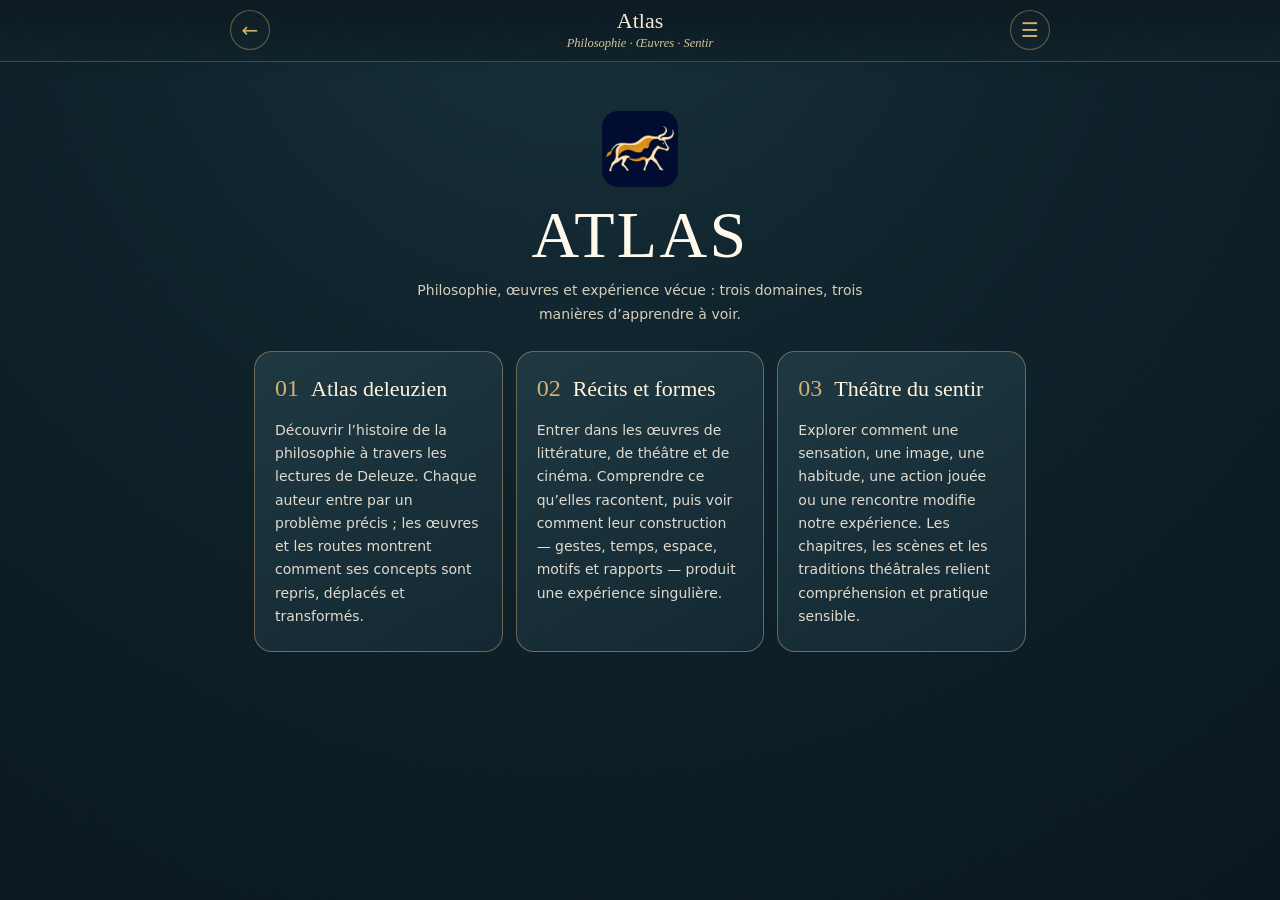
